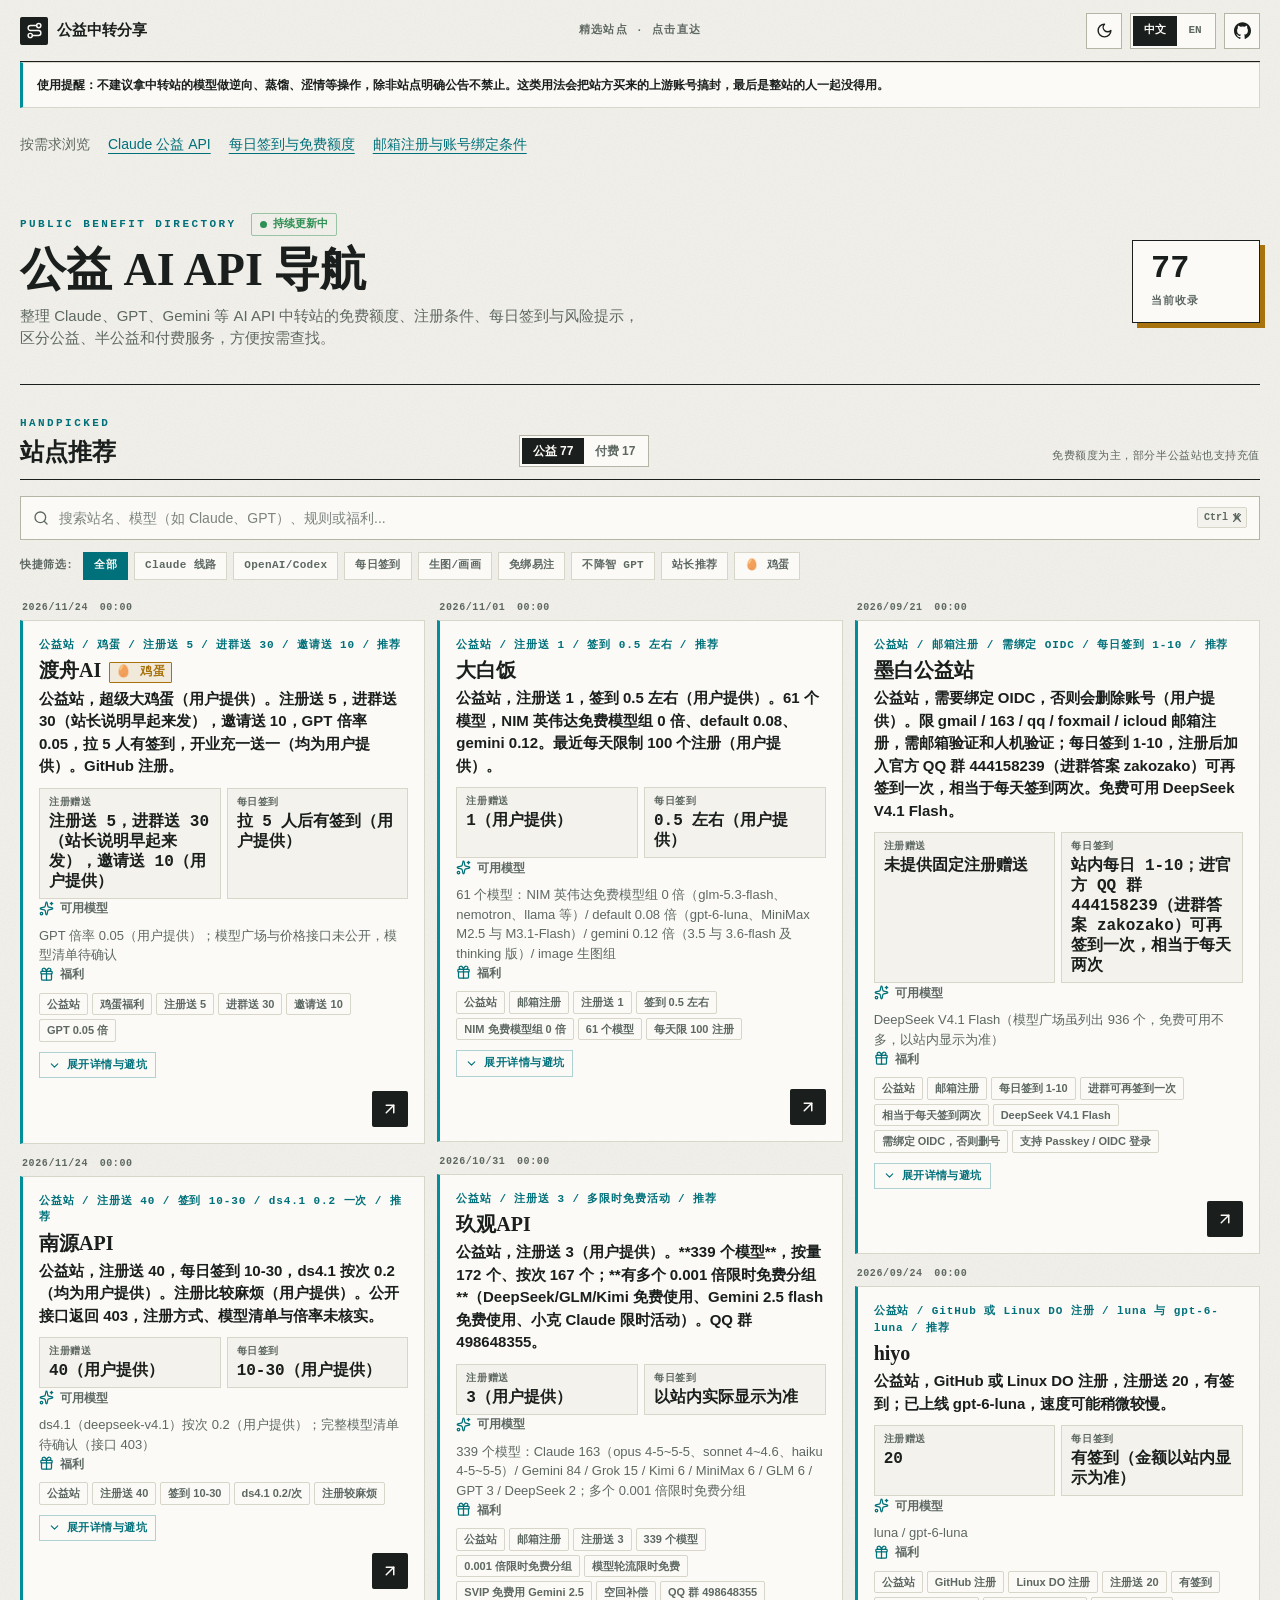
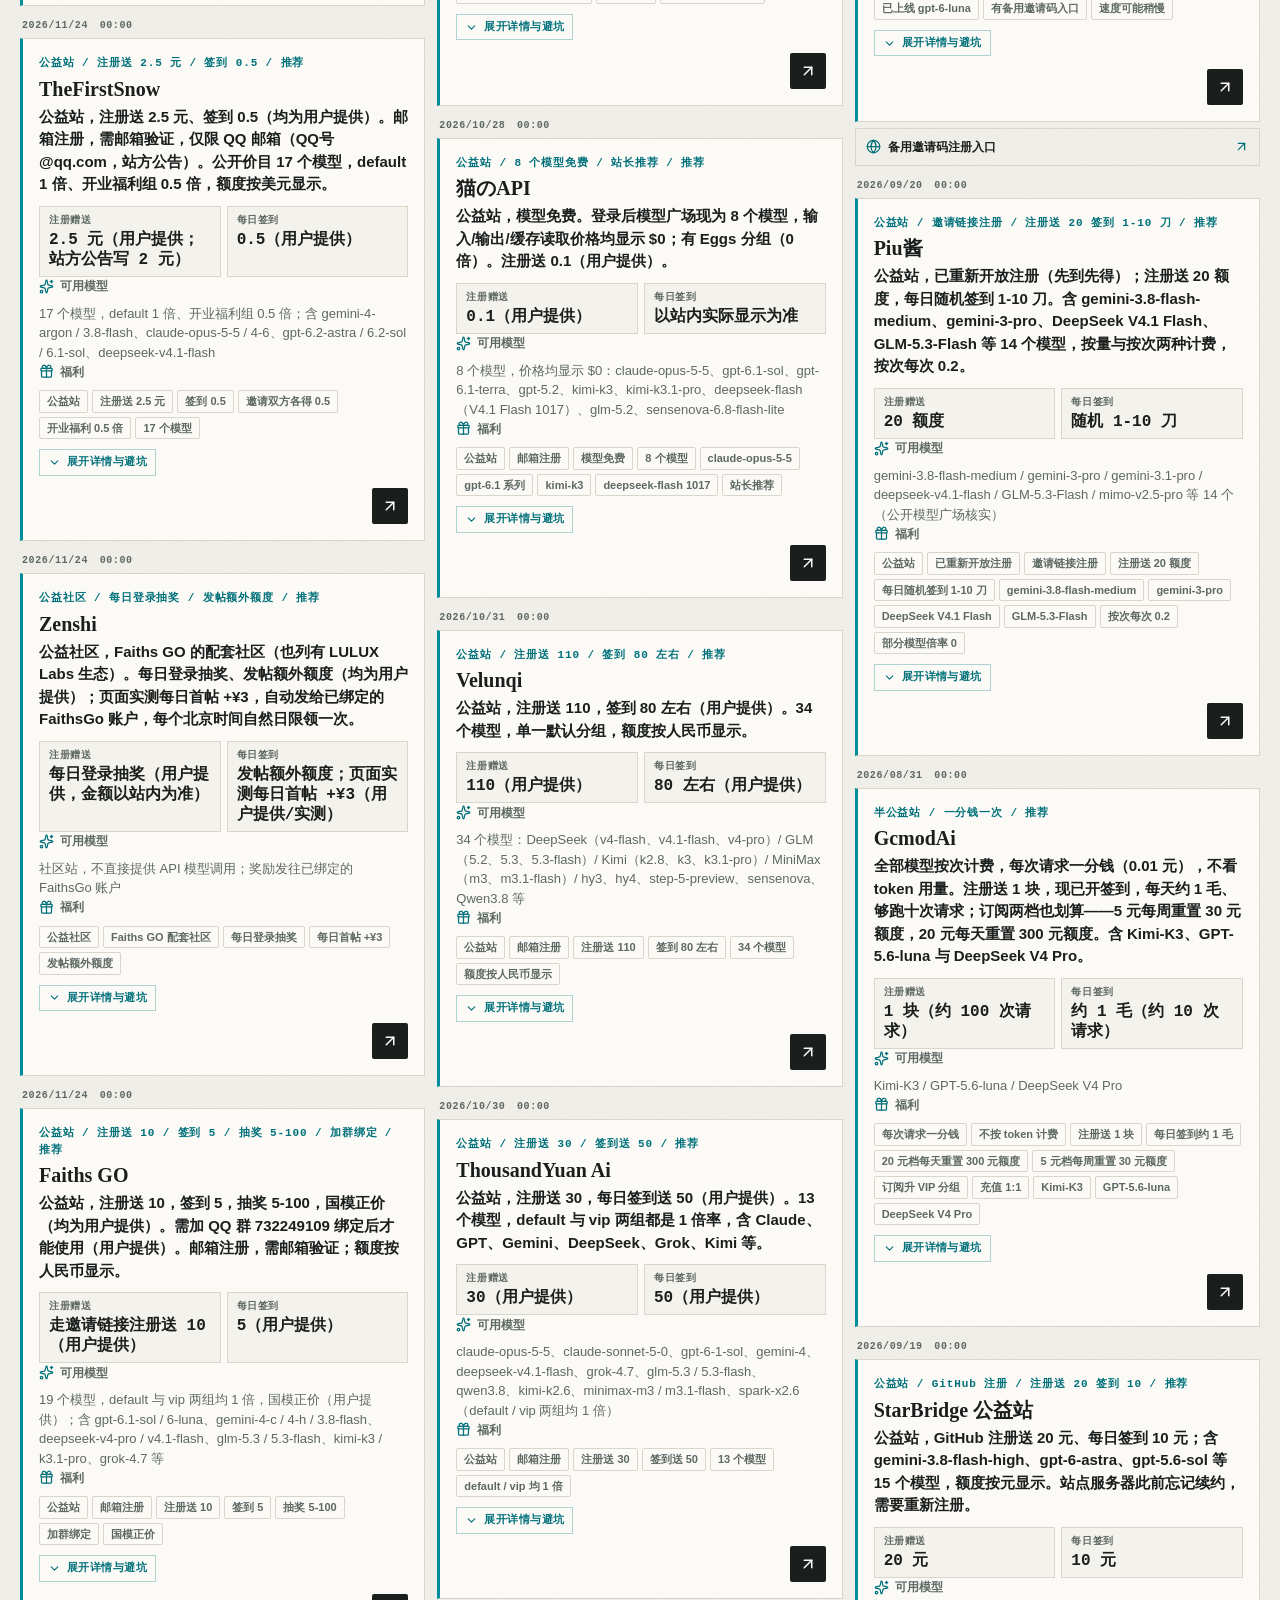
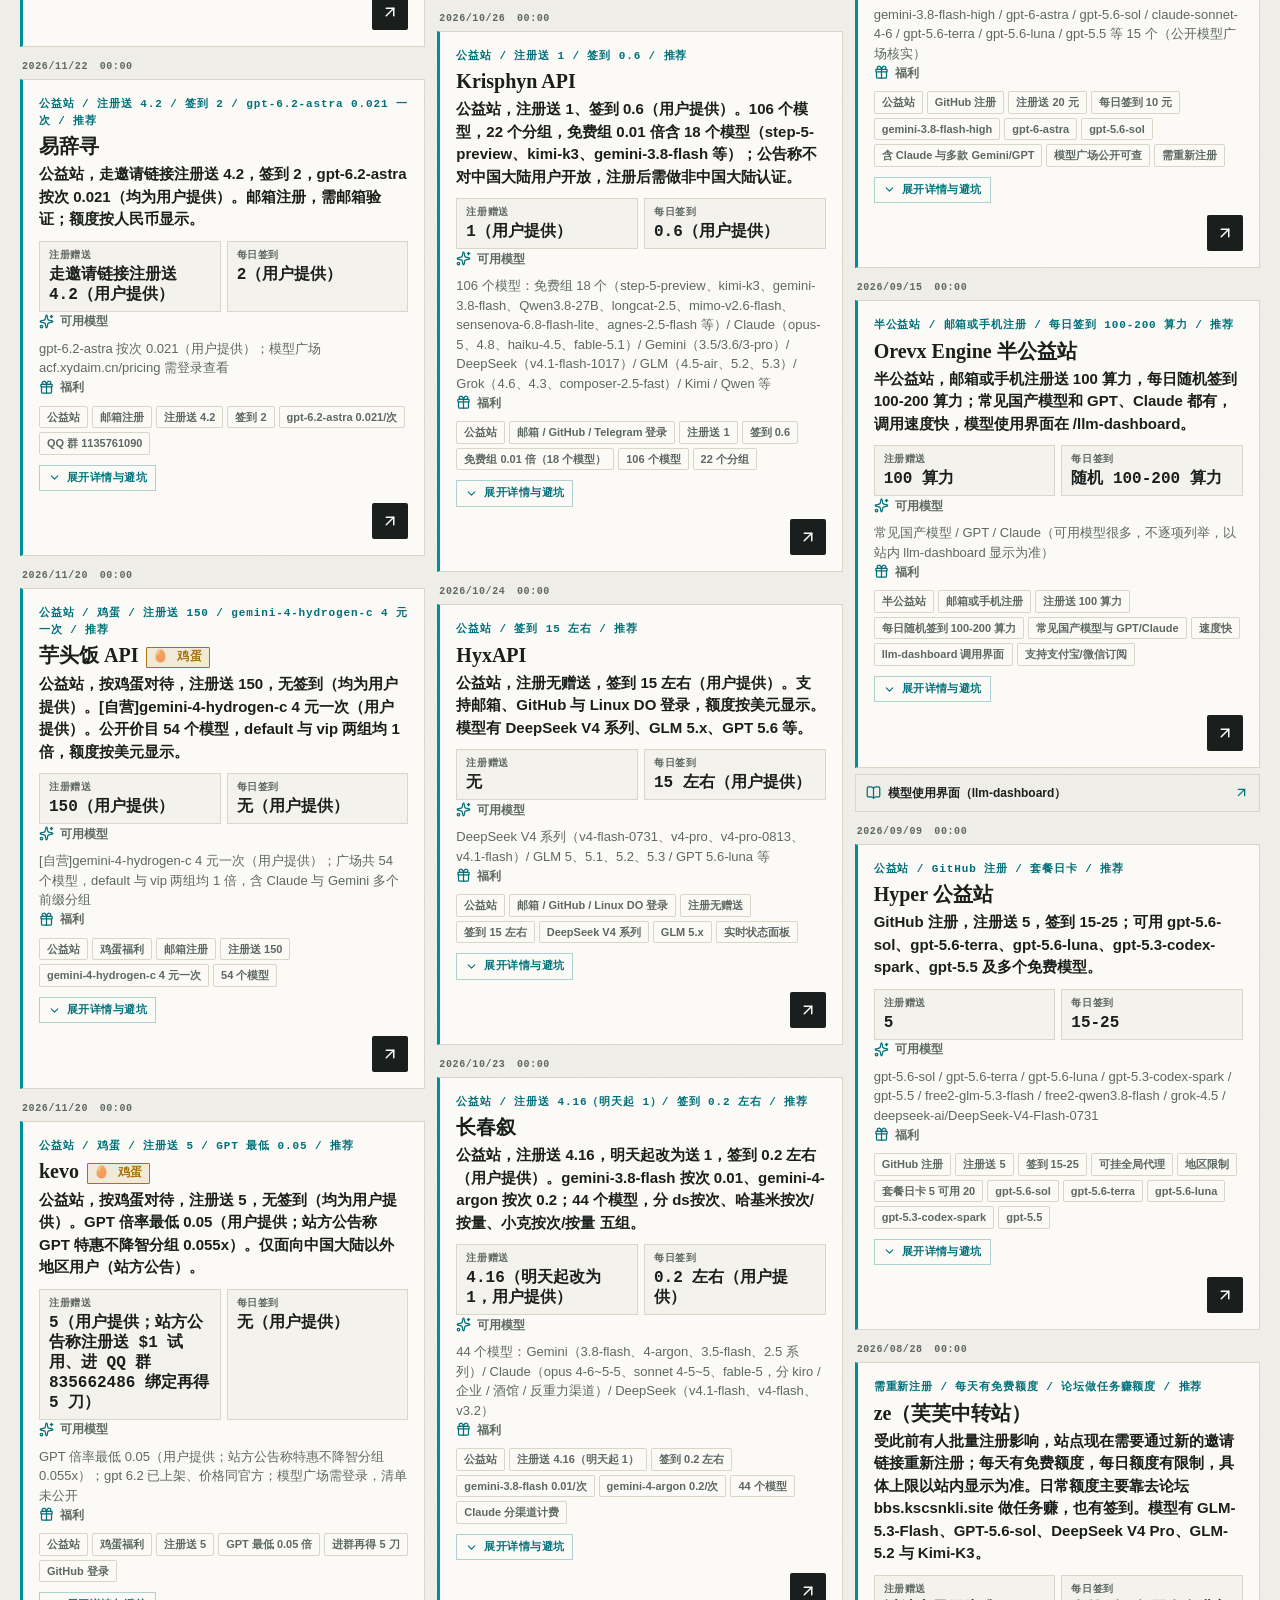
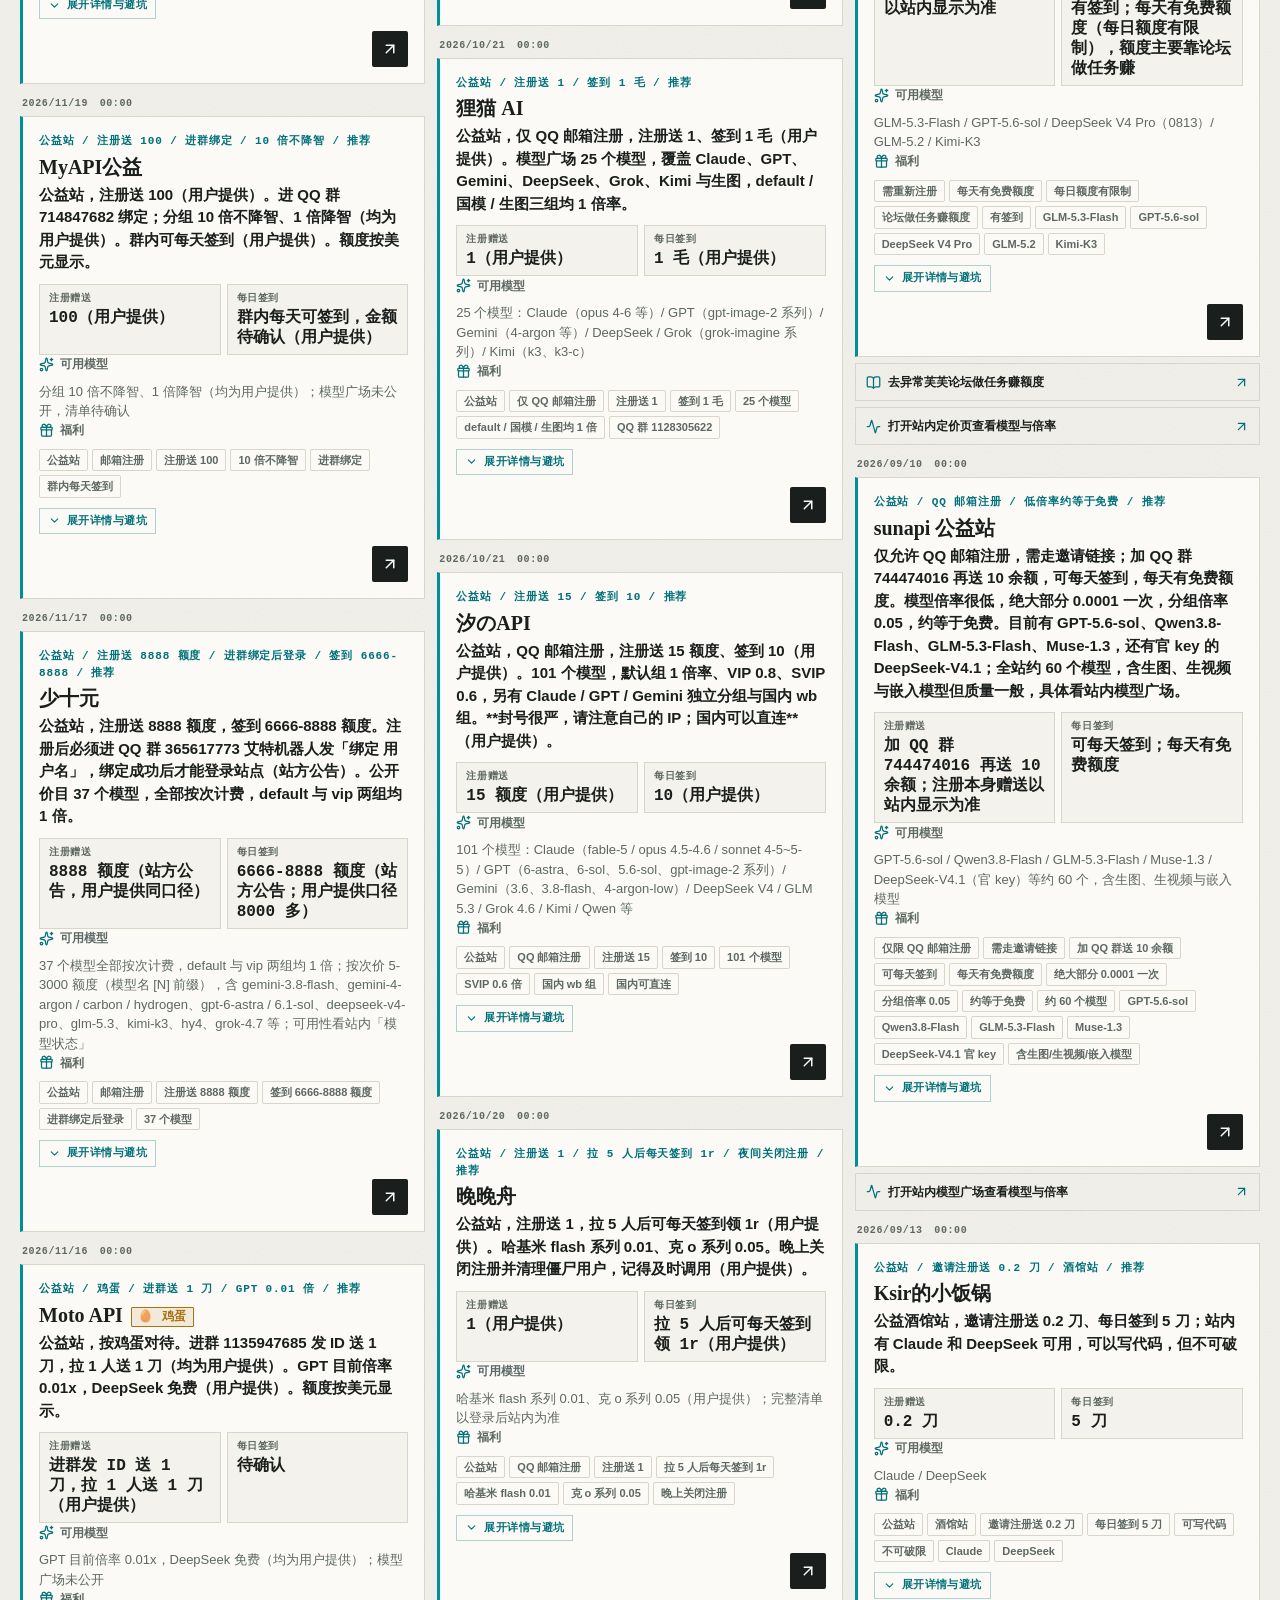
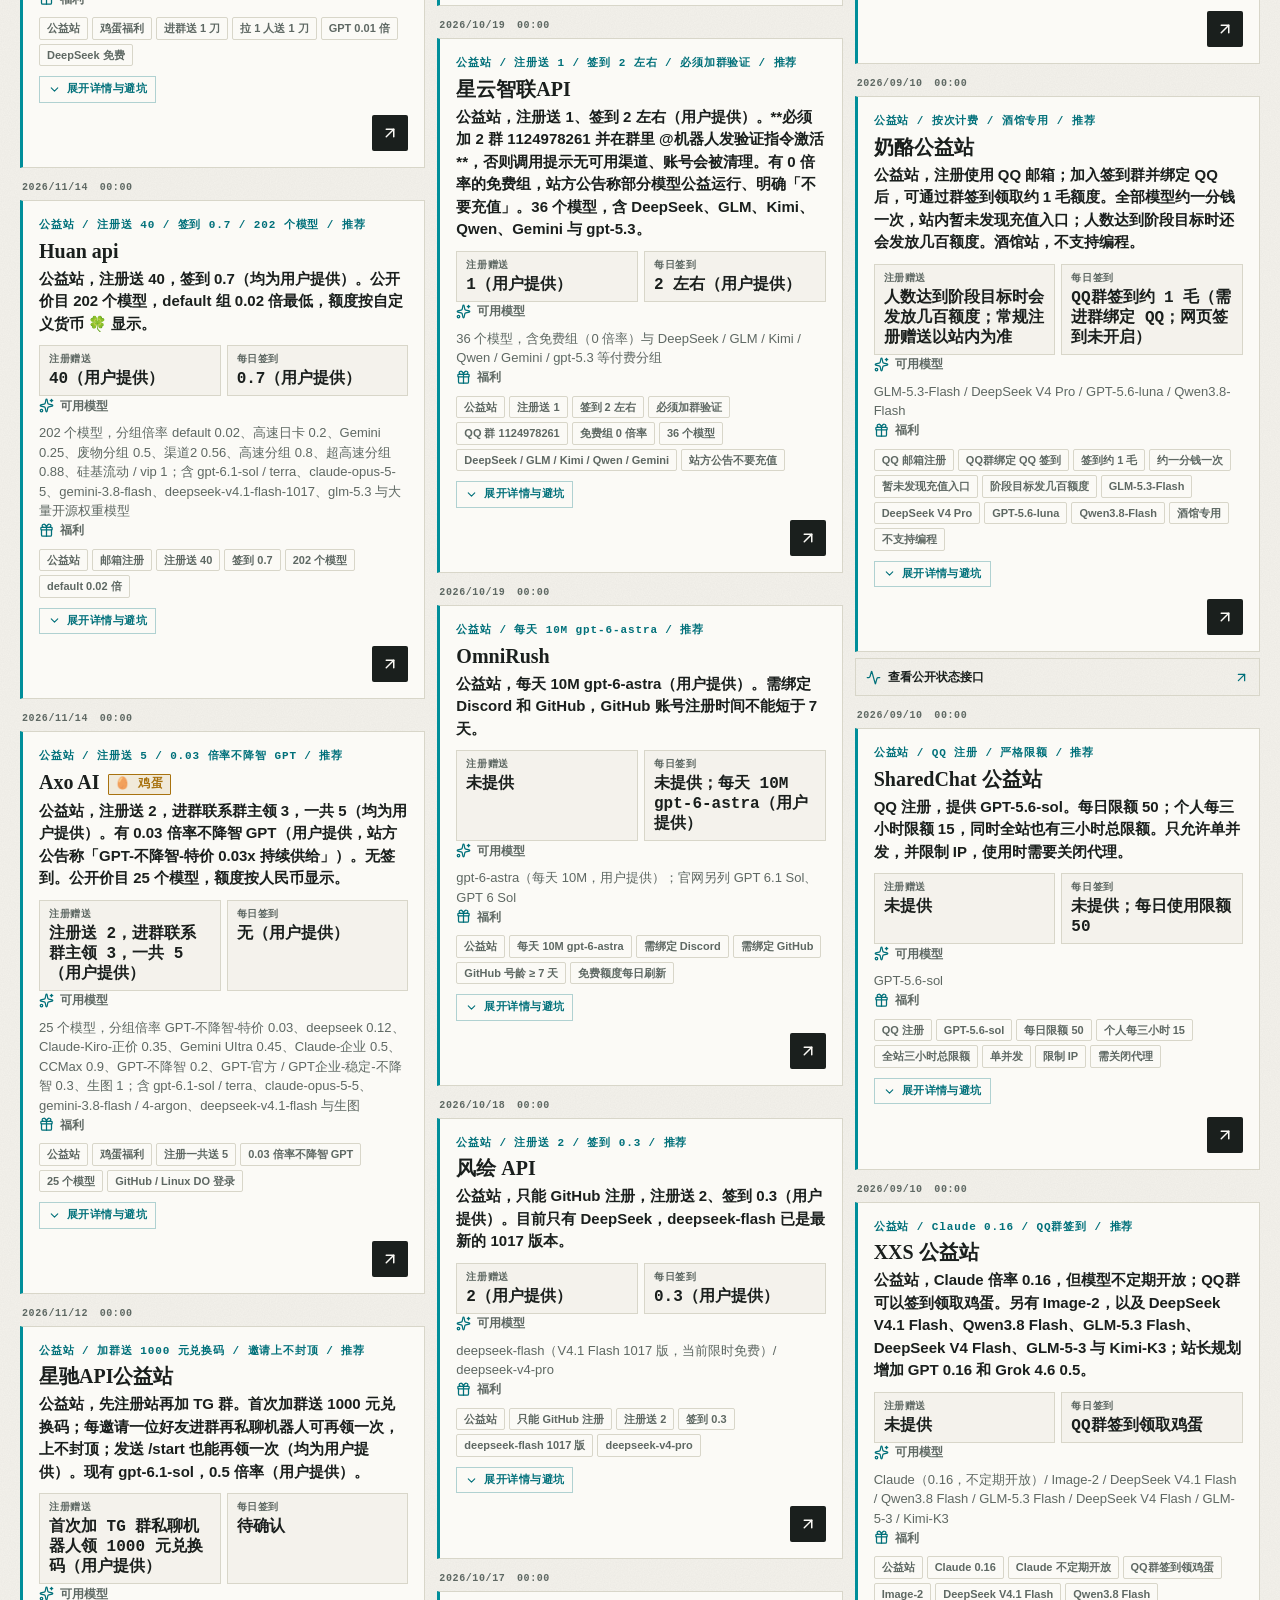
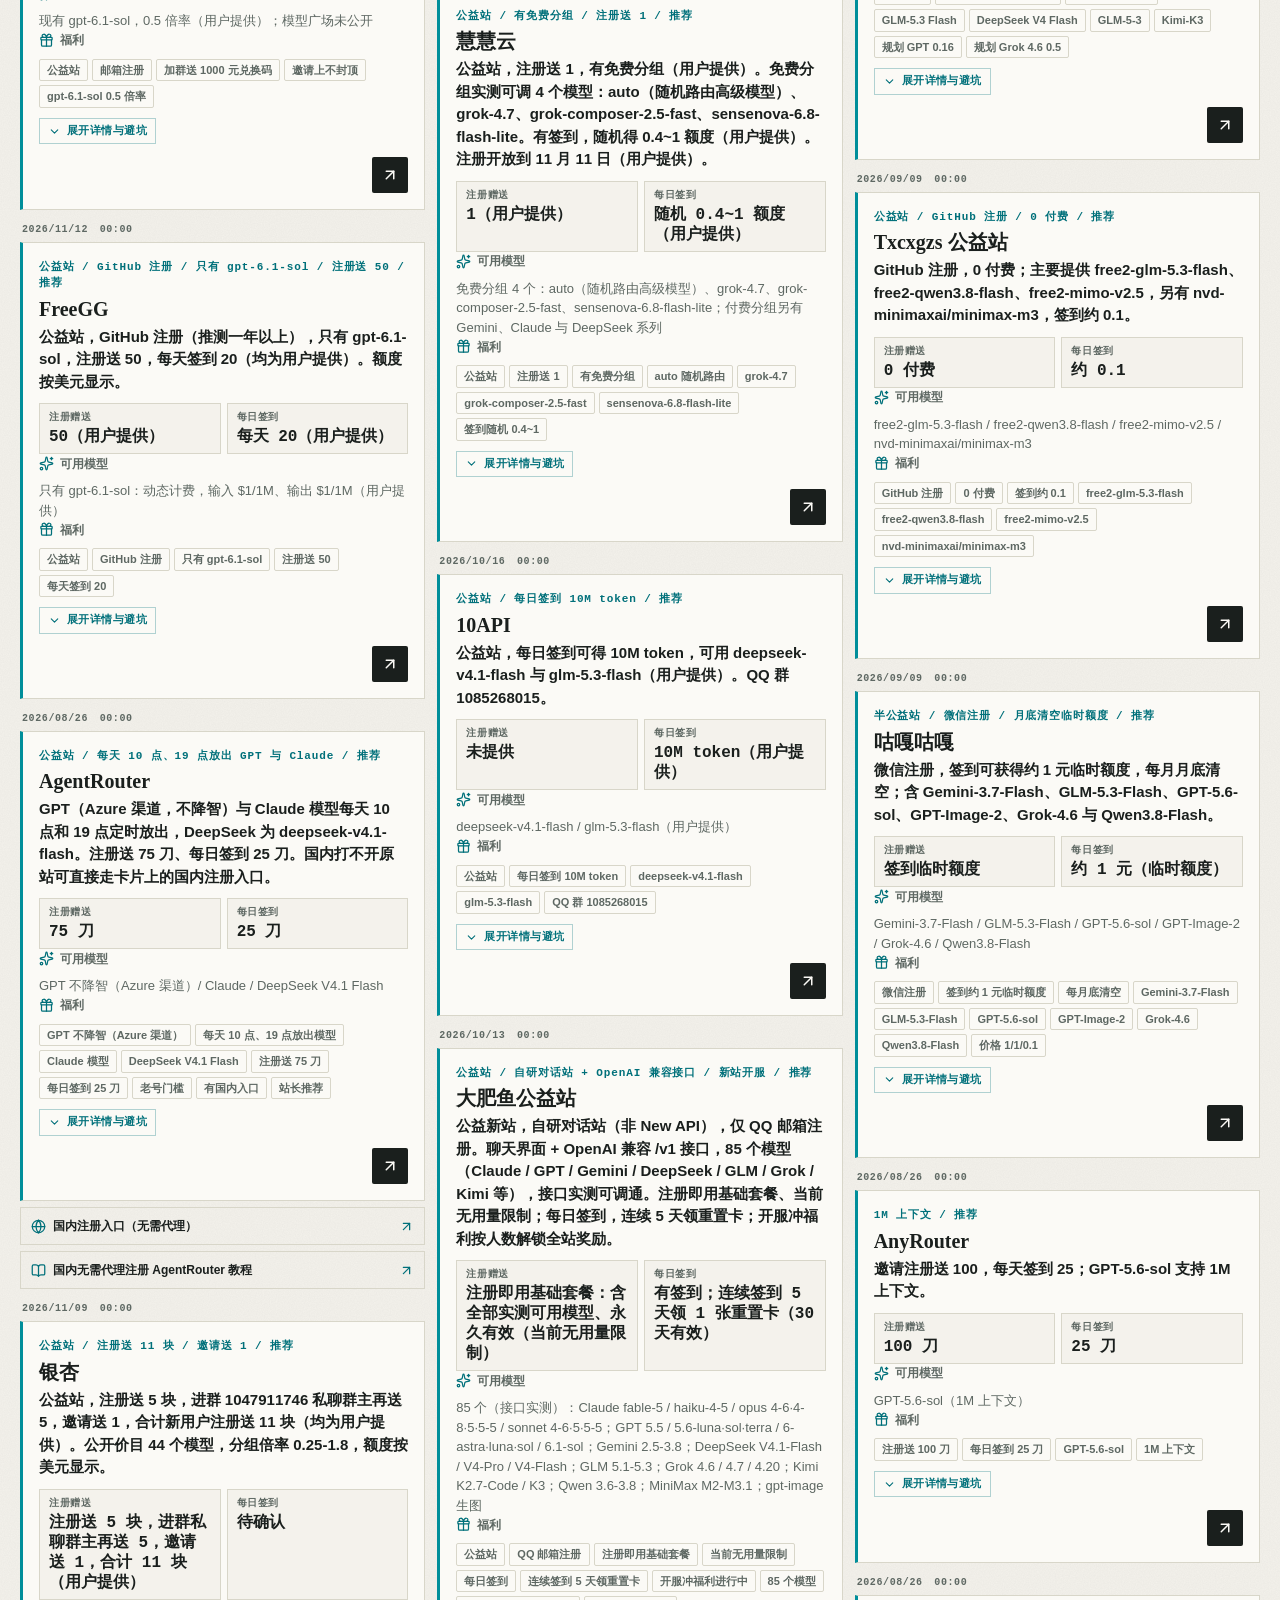
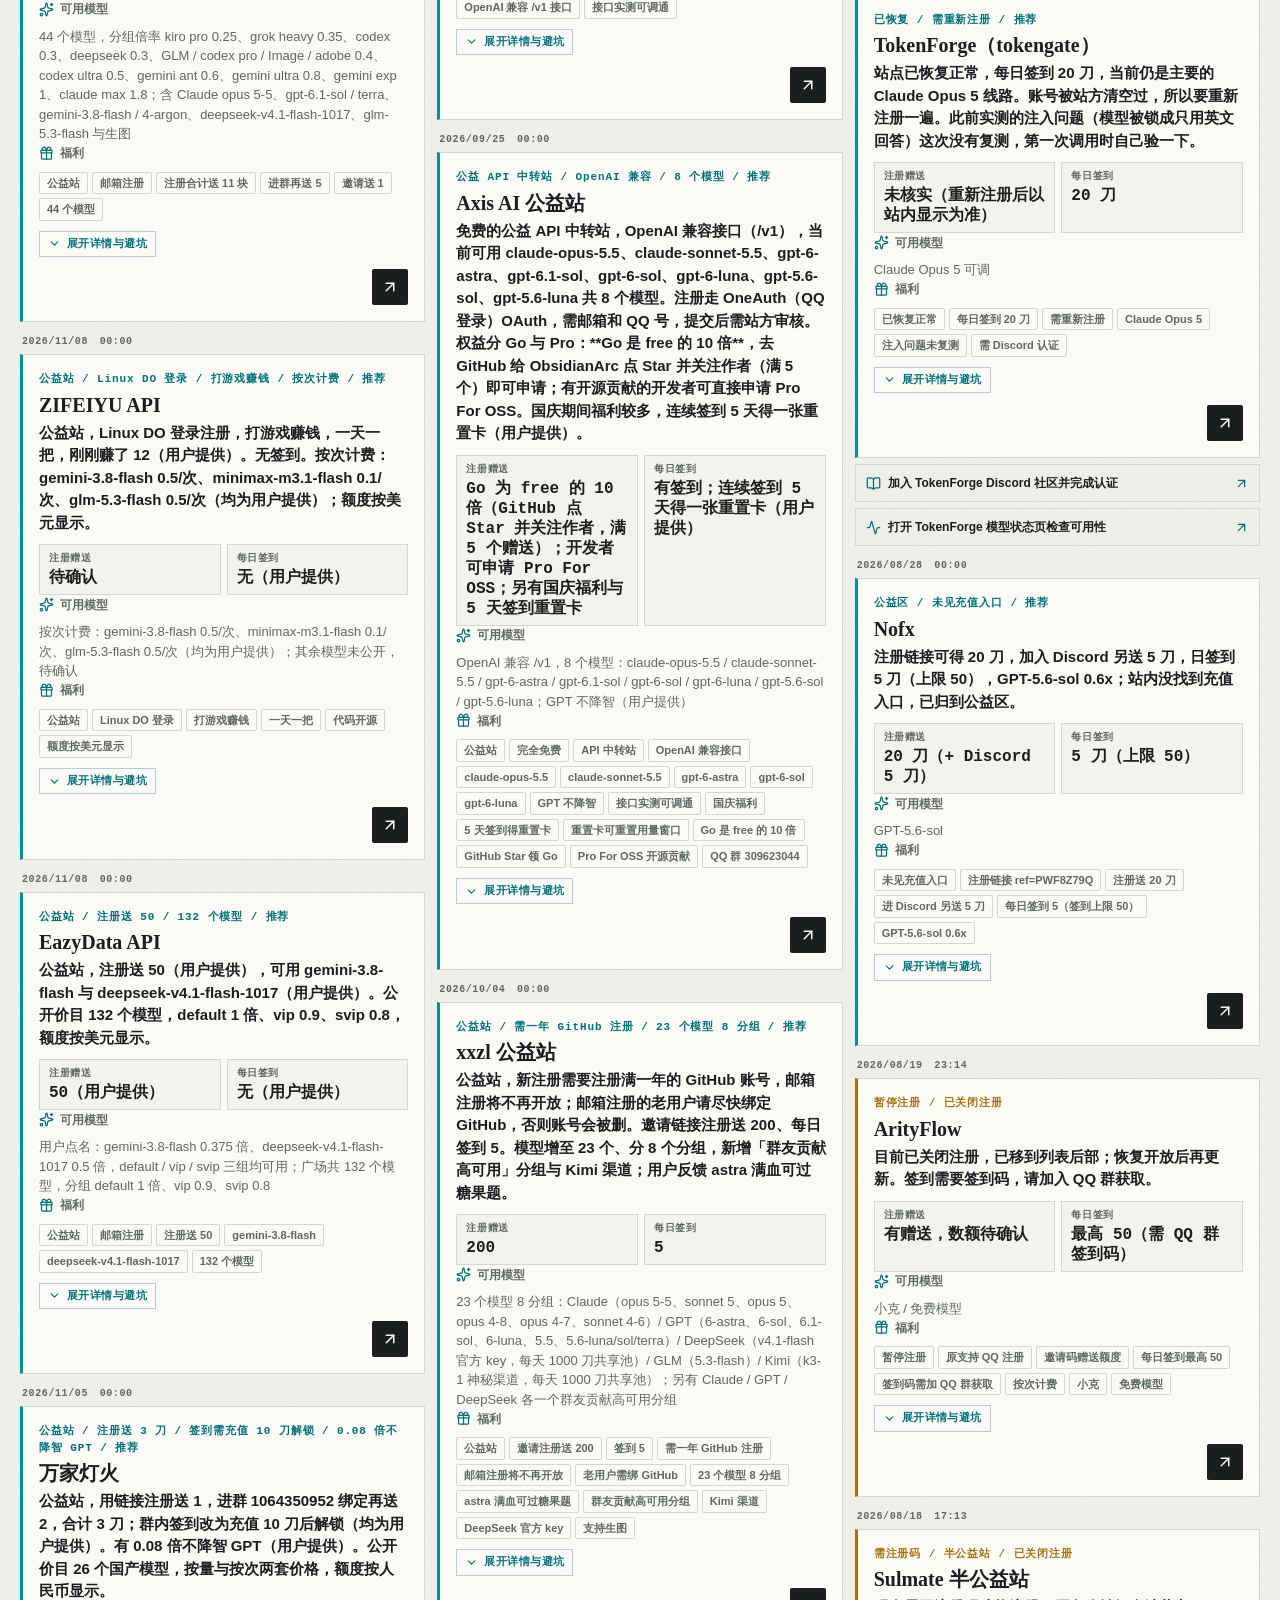
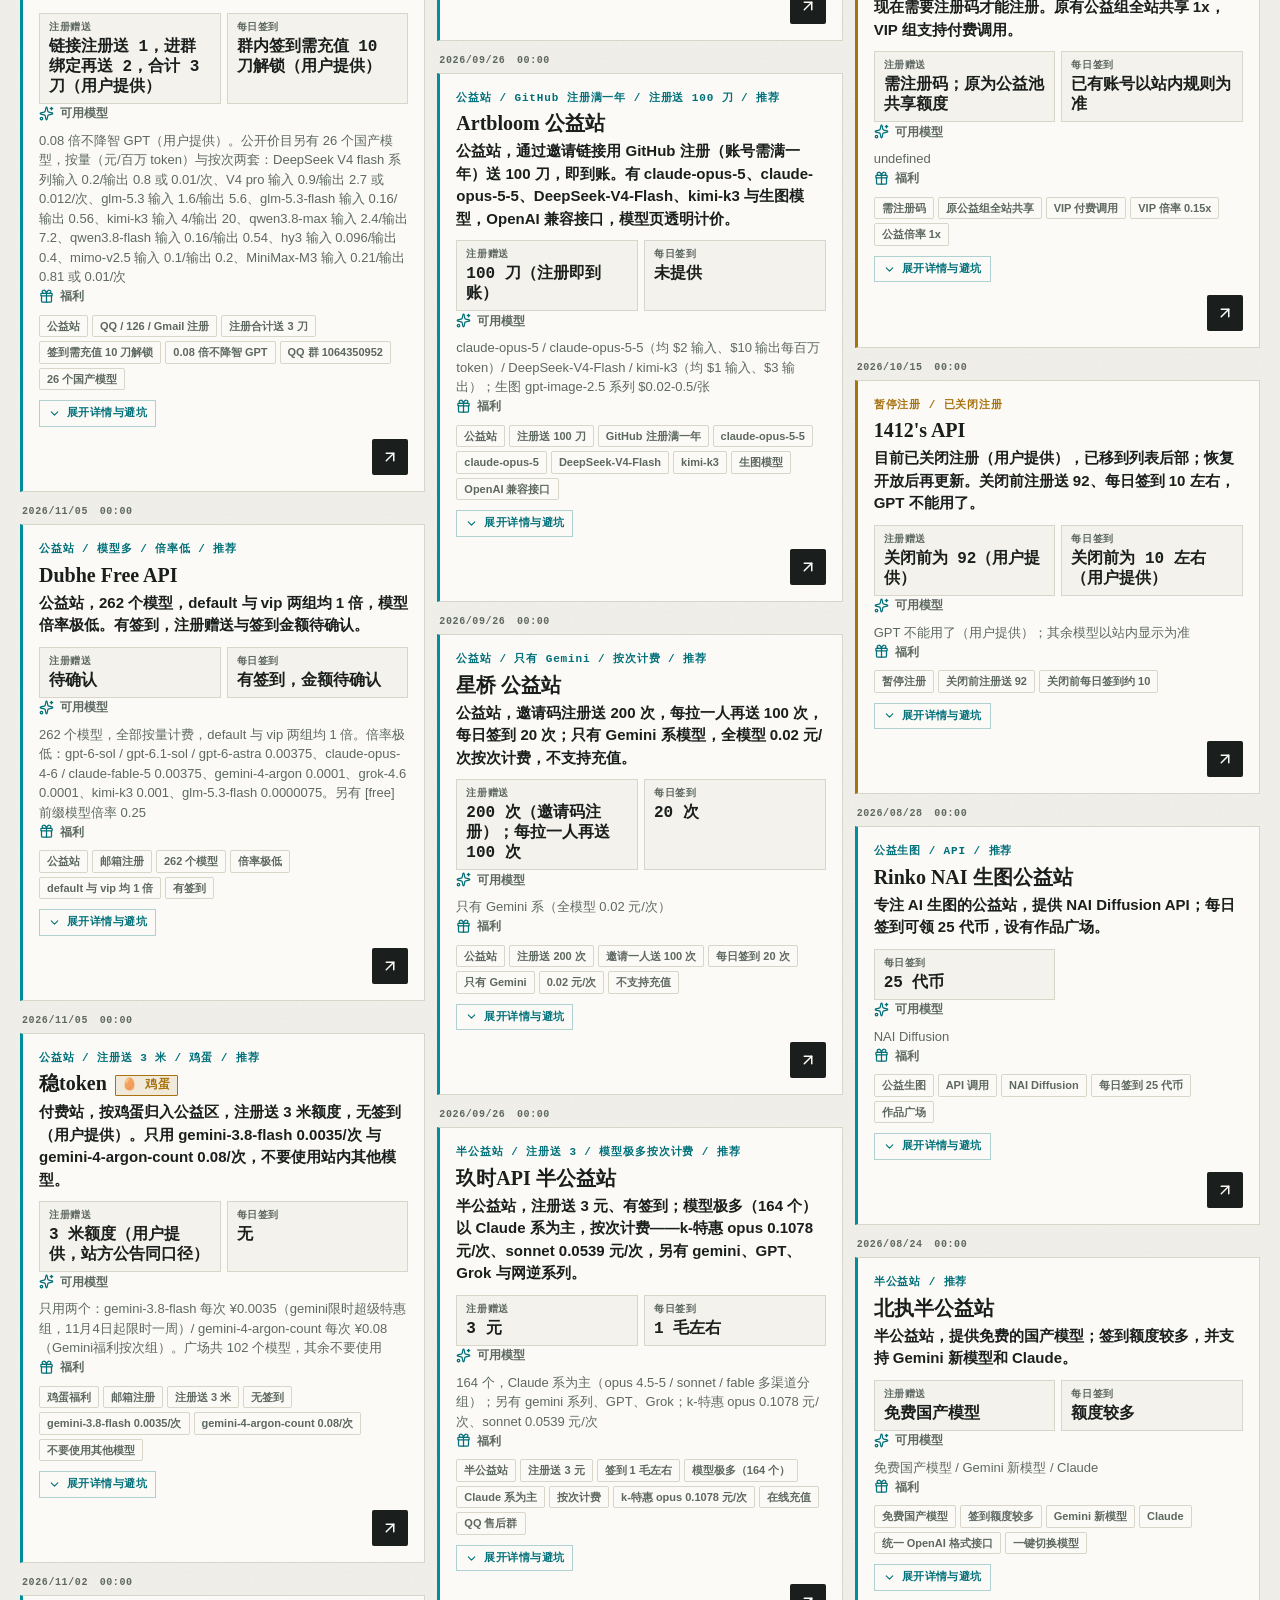
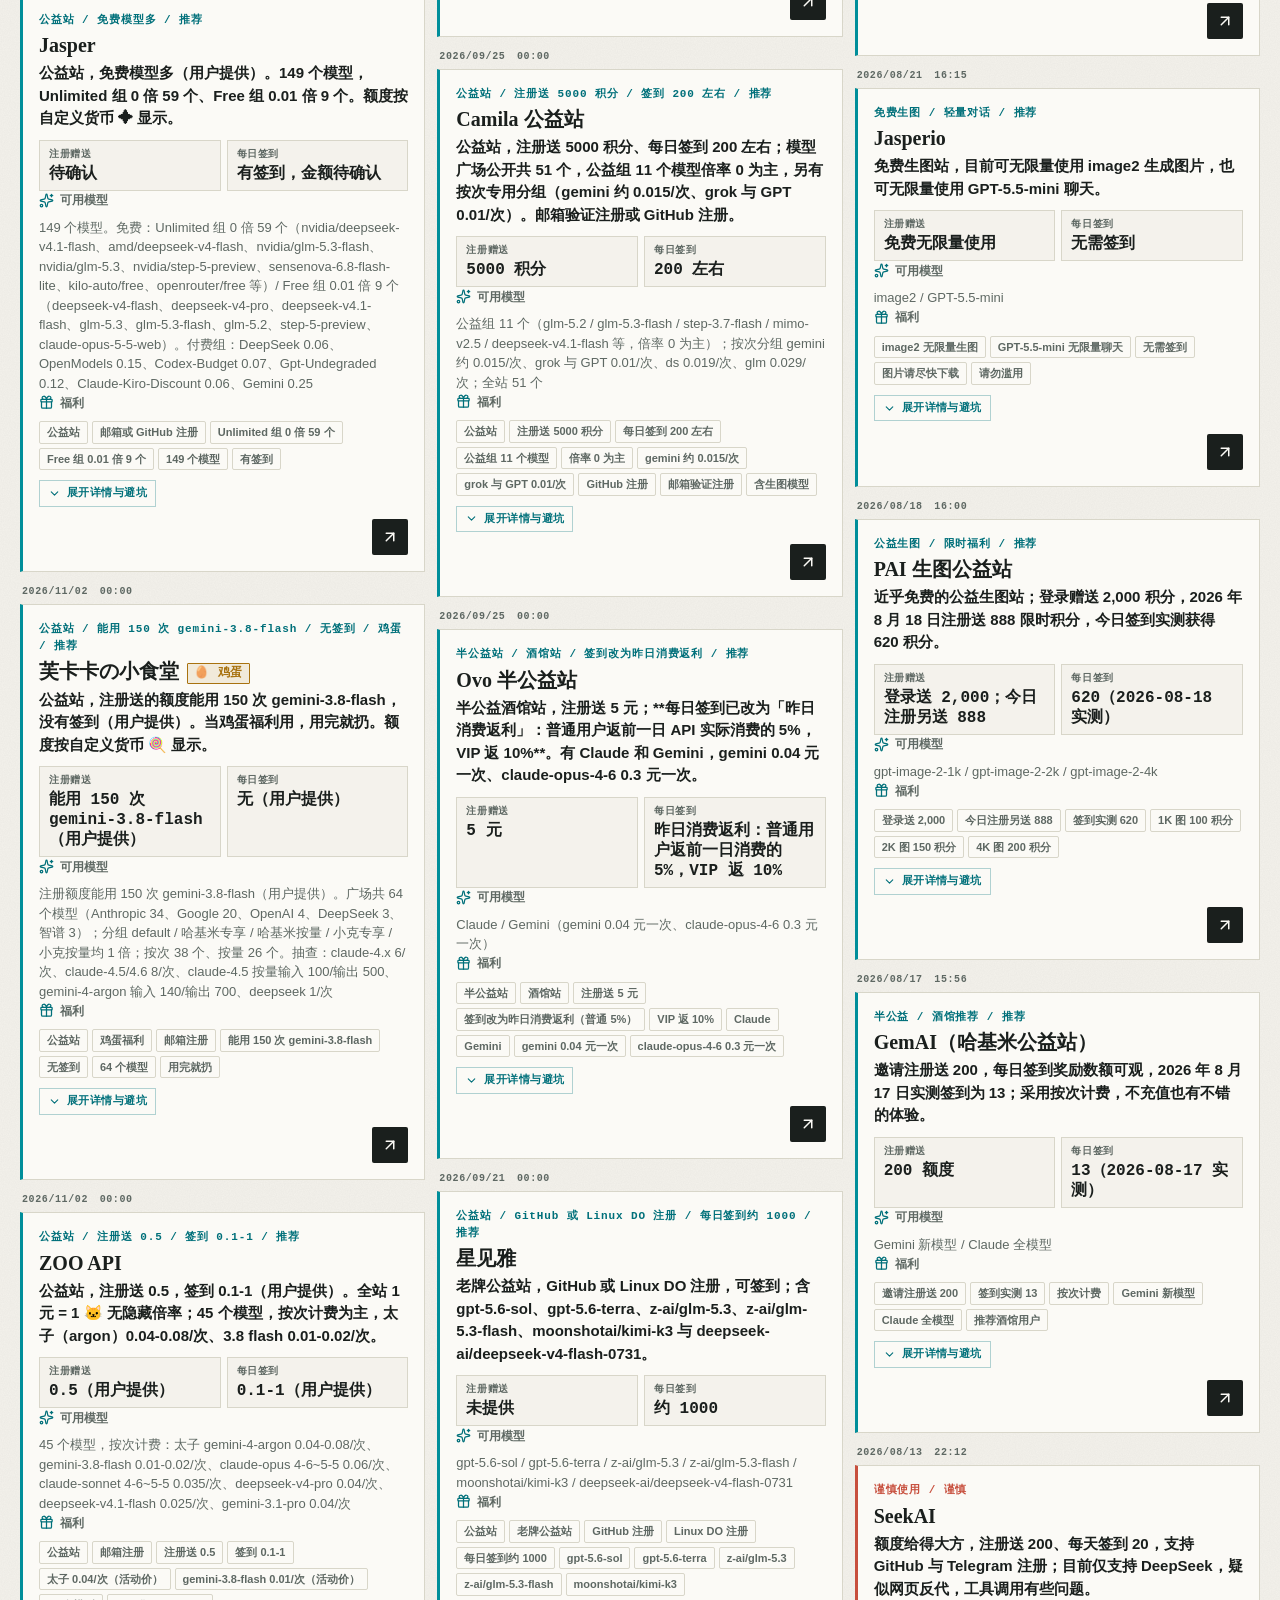
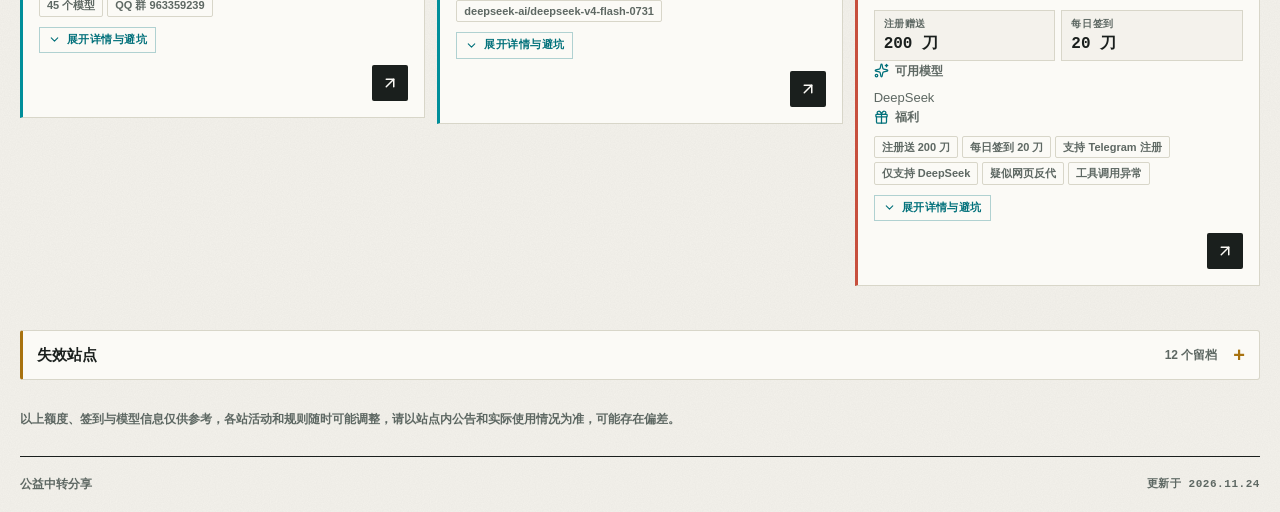
==== index.html @ 18ee1747 "feat(directory): 新收录 渡舟AI 公益站（超级大鸡蛋）——注册送 5、进群送 30、邀请送 10，GPT 0.05 倍，拉 5 人有签到" ====
<!doctype html>
<html lang="zh-CN">
  <head>
    <meta charset="UTF-8" />
    <meta name="viewport" content="width=device-width, initial-scale=1.0" />
    <meta
      name="description"
      content="公益 AI API 导航，整理 Claude、GPT、Gemini 等中转站的免费额度、每日签到、注册条件、模型信息与风险提示，区分公益、半公益和付费服务。"
    />
    <title>公益 AI API 导航｜免费额度、签到福利与中转站合集</title>

    <link rel="canonical" href="https://ytzzjx.github.io/" data-canonical />
    <link rel="alternate" hreflang="zh-Hans" href="https://ytzzjx.github.io/" />
    <link rel="alternate" hreflang="en" href="https://ytzzjx.github.io/en/" />
    <link rel="alternate" hreflang="x-default" href="https://ytzzjx.github.io/" />

    <link rel="icon" href="/favicon.svg" type="image/svg+xml" />
    <meta name="theme-color" content="#008e9a" />

    <meta property="og:type" content="website" />
    <meta property="og:site_name" content="公益中转分享" data-og-site-name />
    <meta property="og:url" content="https://ytzzjx.github.io/" data-og-url />
    <meta property="og:locale" content="zh_CN" data-og-locale />
    <meta property="og:locale:alternate" content="en_US" data-og-locale-alt />
    <meta property="og:title" content="公益 AI API 导航｜免费额度、签到福利与中转站合集" data-og-title />
    <meta
      property="og:description"
      content="公益 AI API 导航，整理 Claude、GPT、Gemini 等中转站的免费额度、每日签到、注册条件、模型信息与风险提示，区分公益、半公益和付费服务。"
      data-og-description
    />
    <meta property="og:image" content="https://ytzzjx.github.io/og-cover.png" />
    <meta property="og:image:width" content="1200" />
    <meta property="og:image:height" content="630" />
    <meta property="og:image:alt" content="公益中转分享 · 站点推荐" data-og-image-alt />
    <meta name="twitter:card" content="summary_large_image" />
    <meta name="twitter:title" content="公益 AI API 导航｜免费额度、签到福利与中转站合集" data-twitter-title />
    <meta
      name="twitter:description"
      content="公益 AI API 导航，整理 Claude、GPT、Gemini 等中转站的免费额度、每日签到、注册条件、模型信息与风险提示，区分公益、半公益和付费服务。"
      data-twitter-description
    />
    <meta name="twitter:image" content="https://ytzzjx.github.io/og-cover.png" />

    <link rel="stylesheet" href="/styles.css?v=f522ac4e" />
    <link rel="preconnect" href="https://cloud.umami.is" />
    <script src="/icons.js?v=d1ddf2fc" defer></script>
    <script>
      // 统计脚本不挡首屏：defer 脚本会拖住 DOMContentLoaded，而列表渲染挂在 DCL 上，
      // 第三方慢一点整个页面就跟着慢。改成页面 load 之后再加载，失败也不影响列表。
      window.addEventListener("load", function () {
        var s = document.createElement("script");
        s.defer = true;
        s.src = "https://cloud.umami.is/script.js";
        s.setAttribute("data-website-id", "2b930e98-7868-43b1-b2bf-7cb9c5f36d60");
        s.setAttribute("data-domains", "ytzzjx.github.io");
        document.head.appendChild(s);
      });
    </script>
    <script src="/app.js?v=04bbd10c" data-translations-src="/entry-translations.js?v=7f919862" defer></script>
    <script>
      (function() {
        try {
          var t = localStorage.getItem("directory-theme") || (window.matchMedia("(prefers-color-scheme: dark)").matches ? "dark" : "light");
          if (t === "dark") document.documentElement.setAttribute("data-theme", "dark");
        } catch(e) {}
      })();
    </script>
  <script type="application/ld+json" id="structured-data">{"@context":"https://schema.org","@type":"ItemList","name":"公益 AI API 导航｜免费额度、签到福利与中转站合集","description":"公益 AI API 导航，整理 Claude、GPT、Gemini 等中转站的免费额度、每日签到、注册条件、模型信息与风险提示，区分公益、半公益和付费服务。","url":"https://ytzzjx.github.io/","inLanguage":"zh-CN","numberOfItems":94,"itemListElement":[{"@type":"ListItem","position":1,"name":"渡舟AI","description":"公益站，超级大鸡蛋（用户提供）。注册送 5，进群送 30（站长说明早起来发），邀请送 10，GPT 倍率 0.05，拉 5 人有签到，开业充一送一（均为用户提供）。GitHub 注册。","url":"https://duzhouai.ccwu.cc/register?aff=UXDLBD783ZYB"},{"@type":"ListItem","position":2,"name":"南源API","description":"公益站，注册送 40，每日签到 10-30，ds4.1 按次 0.2（均为用户提供）。注册比较麻烦（用户提供）。公开接口返回 403，注册方式、模型清单与倍率未核实。","url":"https://api.nanyuanapi.com/sign-up?aff=iAy9"},{"@type":"ListItem","position":3,"name":"TheFirstSnow","description":"公益站，注册送 2.5 元、签到 0.5（均为用户提供）。邮箱注册，需邮箱验证，仅限 QQ 邮箱（QQ号@qq.com，站方公告）。公开价目 17 个模型，default 1 倍、开业福利组 0.5 倍，额度按美元显示。","url":"https://thefirstsnow.top/sign-up?aff=cUwo"},{"@type":"ListItem","position":4,"name":"Zenshi","description":"公益社区，Faiths GO 的配套社区（也列有 LULUX Labs 生态）。每日登录抽奖、发帖额外额度（均为用户提供）；页面实测每日首帖 +¥3，自动发给已绑定的 FaithsGo 账户，每个北京时间自然日限领一次。","url":"https://zenshi.pages.dev/login?invite=HFB6B9DV&next=/forum"},{"@type":"ListItem","position":5,"name":"Faiths GO","description":"公益站，注册送 10，签到 5，抽奖 5-100，国模正价（均为用户提供）。需加 QQ 群 732249109 绑定后才能使用（用户提供）。邮箱注册，需邮箱验证；额度按人民币显示。","url":"https://faithsgo.pages.dev/?ref=LK1e"},{"@type":"ListItem","position":6,"name":"易辞寻","description":"公益站，走邀请链接注册送 4.2，签到 2，gpt-6.2-astra 按次 0.021（均为用户提供）。邮箱注册，需邮箱验证；额度按人民币显示。","url":"https://acf.xydaim.cn/sign-up?aff=NzsO"},{"@type":"ListItem","position":7,"name":"芋头饭 API","description":"公益站，按鸡蛋对待，注册送 150，无签到（均为用户提供）。[自营]gemini-4-hydrogen-c 4 元一次（用户提供）。公开价目 54 个模型，default 与 vip 两组均 1 倍，额度按美元显示。","url":"https://api.yutou.fun/sign-up?aff=Bzvp"},{"@type":"ListItem","position":8,"name":"kevo","description":"公益站，按鸡蛋对待，注册送 5，无签到（均为用户提供）。GPT 倍率最低 0.05（用户提供；站方公告称 GPT 特惠不降智分组 0.055x）。仅面向中国大陆以外地区用户（站方公告）。","url":"https://ai.xiaowumin.top/sign-up?aff=bWUy"},{"@type":"ListItem","position":9,"name":"MyAPI公益","description":"公益站，注册送 100（用户提供）。进 QQ 群 714847682 绑定；分组 10 倍不降智、1 倍降智（均为用户提供）。群内可每天签到（用户提供）。额度按美元显示。","url":"http://free.myaiapi.site:8080/register?aff=KNKXN62DPJ98"},{"@type":"ListItem","position":10,"name":"少十元","description":"公益站，注册送 8888 额度，签到 6666-8888 额度。注册后必须进 QQ 群 365617773 艾特机器人发「绑定 用户名」，绑定成功后才能登录站点（站方公告）。公开价目 37 个模型，全部按次计费，default 与 vip 两组均 1 倍。","url":"https://shaoshiyuan.xyz/sign-up?aff=asgD"},{"@type":"ListItem","position":11,"name":"Moto API","description":"公益站，按鸡蛋对待。进群 1135947685 发 ID 送 1 刀，拉 1 人送 1 刀（均为用户提供）。GPT 目前倍率 0.01x，DeepSeek 免费（用户提供）。额度按美元显示。","url":"https://motoapi.com/sign-up?aff=JHXX"},{"@type":"ListItem","position":12,"name":"Huan api","description":"公益站，注册送 40，签到 0.7（均为用户提供）。公开价目 202 个模型，default 组 0.02 倍最低，额度按自定义货币 🍀 显示。","url":"https://api.novalyte.cn/sign-up?aff=aLgj"},{"@type":"ListItem","position":13,"name":"Axo AI","description":"公益站，注册送 2，进群联系群主领 3，一共 5（均为用户提供）。有 0.03 倍率不降智 GPT（用户提供，站方公告称「GPT-不降智-特价 0.03x 持续供给」）。无签到。公开价目 25 个模型，额度按人民币显示。","url":"https://axoai.cc/sign-up?aff=QDqX"},{"@type":"ListItem","position":14,"name":"星驰API公益站","description":"公益站，先注册站再加 TG 群。首次加群送 1000 元兑换码；每邀请一位好友进群再私聊机器人可再领一次，上不封顶；发送 /start 也能再领一次（均为用户提供）。现有 gpt-6.1-sol，0.5 倍率（用户提供）。","url":"https://xingchiapi.com/register?aff=6F9G3HF4B8W6"},{"@type":"ListItem","position":15,"name":"FreeGG","description":"公益站，GitHub 注册（推测一年以上），只有 gpt-6.1-sol，注册送 50，每天签到 20（均为用户提供）。额度按美元显示。","url":"https://freegg.app/sign-up?aff=Ynwv"},{"@type":"ListItem","position":16,"name":"AgentRouter","description":"GPT（Azure 渠道，不降智）与 Claude 模型每天 10 点和 19 点定时放出，DeepSeek 为 deepseek-v4.1-flash。注册送 75 刀、每日签到 25 刀。国内打不开原站可直接走卡片上的国内注册入口。","url":"https://agentrouter.org/register?aff=i3Xz"},{"@type":"ListItem","position":17,"name":"银杏","description":"公益站，注册送 5 块，进群 1047911746 私聊群主再送 5，邀请送 1，合计新用户注册送 11 块（均为用户提供）。公开价目 44 个模型，分组倍率 0.25-1.8，额度按美元显示。","url":"https://open.taikoapi.com/sign-up?aff=3dBN"},{"@type":"ListItem","position":18,"name":"ZIFEIYU API","description":"公益站，Linux DO 登录注册，打游戏赚钱，一天一把，刚刚赚了 12（用户提供）。无签到。按次计费：gemini-3.8-flash 0.5/次、minimax-m3.1-flash 0.1/次、glm-5.3-flash 0.5/次（均为用户提供）；额度按美元显示。","url":"https://ai.112102.xyz/sign-up?aff=94cf"},{"@type":"ListItem","position":19,"name":"EazyData API","description":"公益站，注册送 50（用户提供），可用 gemini-3.8-flash 与 deepseek-v4.1-flash-1017（用户提供）。公开价目 132 个模型，default 1 倍、vip 0.9、svip 0.8，额度按美元显示。","url":"https://eazydata.org/sign-up?aff=goIo"},{"@type":"ListItem","position":20,"name":"万家灯火","description":"公益站，用链接注册送 1，进群 1064350952 绑定再送 2，合计 3 刀；群内签到改为充值 10 刀后解锁（均为用户提供）。有 0.08 倍不降智 GPT（用户提供）。公开价目 26 个国产模型，按量与按次两套价格，额度按人民币显示。","url":"https://wjapi.vip/register?aff=ZJFB7ZVSEMYJ"},{"@type":"ListItem","position":21,"name":"Dubhe Free API","description":"公益站，262 个模型，default 与 vip 两组均 1 倍，模型倍率极低。有签到，注册赠送与签到金额待确认。","url":"https://ai.skill.wales/sign-up?aff=jqc8"},{"@type":"ListItem","position":22,"name":"稳token","description":"付费站，按鸡蛋归入公益区，注册送 3 米额度，无签到（用户提供）。只用 gemini-3.8-flash 0.0035/次 与 gemini-4-argon-count 0.08/次，不要使用站内其他模型。","url":"https://api.wentoken.si/sign-up?aff=HMTK"},{"@type":"ListItem","position":23,"name":"API 智纽","description":"付费站，目前主力（用户提供）。GPT 上下文不双倍计费。双 11 活动：0.01 倍、100% 不降智、95% 缓存命中、1 秒首字的 GPT，该分组现在就开着（用户提供），持续到 11 月 11 日 23:59。注册不送。","url":"https://ai.apizn.com/sign-up?aff=AFT4"},{"@type":"ListItem","position":24,"name":"Jasper","description":"公益站，免费模型多（用户提供）。149 个模型，Unlimited 组 0 倍 59 个、Free 组 0.01 倍 9 个。额度按自定义货币 ✦ 显示。","url":"https://api.yjs.im/sign-up?aff=5uGC"},{"@type":"ListItem","position":25,"name":"芙卡卡の小食堂","description":"公益站，注册送的额度能用 150 次 gemini-3.8-flash，没有签到（用户提供）。当鸡蛋福利用，用完就扔。额度按自定义货币 🍭 显示。","url":"https://api.fuka.win/sign-up?aff=Erxa"},{"@type":"ListItem","position":26,"name":"ZOO API","description":"公益站，注册送 0.5，签到 0.1-1（用户提供）。全站 1 元 = 1 🐱 无隐藏倍率；45 个模型，按次计费为主，太子（argon）0.04-0.08/次、3.8 flash 0.01-0.02/次。","url":"https://zooapi.gfkfqtcx.com/sign-up?aff=UpPk"},{"@type":"ListItem","position":27,"name":"大白饭","description":"公益站，注册送 1，签到 0.5 左右（用户提供）。61 个模型，NIM 英伟达免费模型组 0 倍、default 0.08、gemini 0.12。最近每天限制 100 个注册（用户提供）。","url":"https://newapi.hkkkj.qzz.io/sign-up?aff=SrUj"},{"@type":"ListItem","position":28,"name":"tntapi","description":"付费站，007 倍、90 缓存，GPT 全模型不降智（用户提供）。","url":"https://tntapi.com/register?aff=YEHKYD842LNC"},{"@type":"ListItem","position":29,"name":"梦幻API","description":"付费站，008 倍、80 缓存，GPT 全模型不降智（用户提供）。","url":"https://mhapi.net/register?aff=MPFATHYUYACF"},{"@type":"ListItem","position":30,"name":"beiluoxi","description":"付费站，GPT 007 不降智（用户提供）。","url":"https://beiluoxi.ccwu.cc/register?aff=EKZSES6FNVPX"},{"@type":"ListItem","position":31,"name":"玖观API","description":"公益站，注册送 3（用户提供）。**339 个模型**，按量 172 个、按次 167 个；**有多个 0.001 倍限时免费分组**（DeepSeek/GLM/Kimi 免费使用、Gemini 2.5 flash 免费使用、小克 Claude 限时活动）。QQ 群 498648355。","url":"https://jiuguan.cloud/sign-up?aff=PvxS"},{"@type":"ListItem","position":32,"name":"猫のAPI","description":"公益站，模型免费。登录后模型广场现为 8 个模型，输入/输出/缓存读取价格均显示 $0；有 Eggs 分组（0 倍）。注册送 0.1（用户提供）。","url":"https://www.catpawrouter.com/sign-up?aff=YugA"},{"@type":"ListItem","position":33,"name":"Velunqi","description":"公益站，注册送 110，签到 80 左右（用户提供）。34 个模型，单一默认分组，额度按人民币显示。","url":"https://velunqi.asia/sign-up?aff=EHhE"},{"@type":"ListItem","position":34,"name":"ThousandYuan Ai","description":"公益站，注册送 30，每日签到送 50（用户提供）。13 个模型，default 与 vip 两组都是 1 倍率，含 Claude、GPT、Gemini、DeepSeek、Grok、Kimi 等。","url":"https://api.thousandyuan.dpdns.org/sign-up?aff=vDuG"},{"@type":"ListItem","position":35,"name":"秋刀鱼","description":"付费酒馆站，注册送 2.5，没有签到（用户提供）。重点：argon 0.02/次（用户提供）。","url":"https://qiudaoy.com/sign-up?aff=V9zw"},{"@type":"ListItem","position":36,"name":"Krisphyn API","description":"公益站，注册送 1、签到 0.6（用户提供）。106 个模型，22 个分组，免费组 0.01 倍含 18 个模型（step-5-preview、kimi-k3、gemini-3.8-flash 等）；公告称不对中国大陆用户开放，注册后需做非中国大陆认证。","url":"https://api.krisphyn.cc/sign-up?aff=RHNm"},{"@type":"ListItem","position":37,"name":"HyxAPI","description":"公益站，注册无赠送，签到 15 左右（用户提供）。支持邮箱、GitHub 与 Linux DO 登录，额度按美元显示。模型有 DeepSeek V4 系列、GLM 5.x、GPT 5.6 等。","url":"https://hyxware.com/auth?mode=register&aff=iSln"},{"@type":"ListItem","position":38,"name":"长春叙","description":"公益站，注册送 4.16，明天起改为送 1，签到 0.2 左右（用户提供）。gemini-3.8-flash 按次 0.01、gemini-4-argon 按次 0.2；44 个模型，分 ds按次、哈基米按次/按量、小克按次/按量 五组。","url":"https://changchunxu.xyz/sign-up?aff=YRjX"},{"@type":"ListItem","position":39,"name":"狸猫 AI","description":"公益站，仅 QQ 邮箱注册，注册送 1、签到 1 毛（用户提供）。模型广场 25 个模型，覆盖 Claude、GPT、Gemini、DeepSeek、Grok、Kimi 与生图，default / 国模 / 生图三组均 1 倍率。","url":"https://limao-api.com/sign-up?aff=QKlJ"},{"@type":"ListItem","position":40,"name":"汐のAPI","description":"公益站，QQ 邮箱注册，注册送 15 额度、签到 10（用户提供）。101 个模型，默认组 1 倍率、VIP 0.8、SVIP 0.6，另有 Claude / GPT / Gemini 独立分组与国内 wb 组。**封号很严，请注意自己的 IP；国内可以直连**（用户提供）。","url":"https://api.203236.xyz/sign-up"},{"@type":"ListItem","position":41,"name":"晚晚舟","description":"公益站，注册送 1，拉 5 人后可每天签到领 1r（用户提供）。哈基米 flash 系列 0.01、克 o 系列 0.05。晚上关闭注册并清理僵尸用户，记得及时调用（用户提供）。","url":"https://wanwanzhou.top/register?aff=E44252EBQGS2"},{"@type":"ListItem","position":42,"name":"星云智联API","description":"公益站，注册送 1、签到 2 左右（用户提供）。**必须加 2 群 1124978261 并在群里 @机器人发验证指令激活**，否则调用提示无可用渠道、账号会被清理。有 0 倍率的免费组，站方公告称部分模型公益运行、明确「不要充值」。36 个模型，含 DeepSeek、GLM、Kimi、Qwen、Gemini 与 gpt-5.3。","url":"https://api.xincloud.top/sign-up?aff=YOv3"},{"@type":"ListItem","position":43,"name":"OmniRush","description":"公益站，每天 10M gpt-6-astra（用户提供）。需绑定 Discord 和 GitHub，GitHub 账号注册时间不能短于 7 天。","url":"https://omnirush.ai/console?ref=SUS3JHD9"},{"@type":"ListItem","position":44,"name":"风绘 API","description":"公益站，只能 GitHub 注册，注册送 2、签到 0.3（用户提供）。目前只有 DeepSeek，deepseek-flash 已是最新的 1017 版本。","url":"https://api.huidev.com/sign-up?aff=SPqL"},{"@type":"ListItem","position":45,"name":"慧慧云","description":"公益站，注册送 1，有免费分组（用户提供）。免费分组实测可调 4 个模型：auto（随机路由高级模型）、grok-4.7、grok-composer-2.5-fast、sensenova-6.8-flash-lite。有签到，随机得 0.4~1 额度（用户提供）。注册开放到 11 月 11 日（用户提供）。","url":"https://api.huihuiyun.top/register?aff=AHAL3TAU466P"},{"@type":"ListItem","position":46,"name":"10API","description":"公益站，每日签到可得 10M token，可用 deepseek-v4.1-flash 与 glm-5.3-flash（用户提供）。QQ 群 1085268015。","url":"https://nextapi.store/login?inv=INVY5KXY1ZN"},{"@type":"ListItem","position":47,"name":"大肥鱼公益站","description":"公益新站，自研对话站（非 New API），仅 QQ 邮箱注册。聊天界面 + OpenAI 兼容 /v1 接口，85 个模型（Claude / GPT / Gemini / DeepSeek / GLM / Grok / Kimi 等），接口实测可调通。注册即用基础套餐、当前无用量限制；每日签到，连续 5 天领重置卡；开服冲福利按人数解锁全站奖励。","url":"https://arc.103-121-95-72.sslip.io/register?invite=XXPSNBJP"},{"@type":"ListItem","position":48,"name":"Axis AI 公益站","description":"免费的公益 API 中转站，OpenAI 兼容接口（/v1），当前可用 claude-opus-5.5、claude-sonnet-5.5、gpt-6-astra、gpt-6.1-sol、gpt-6-sol、gpt-6-luna、gpt-5.6-sol、gpt-5.6-luna 共 8 个模型。注册走 OneAuth（QQ 登录）OAuth，需邮箱和 QQ 号，提交后需站方审核。权益分 Go 与 Pro：**Go 是 free 的 10 倍**，去 GitHub 给 ObsidianArc 点 Star 并关注作者（满 5 个）即可申请；有开源贡献的开发者可直接申请 Pro For OSS。国庆期间福利较多，连续签到 5 天得一张重置卡（用户提供）。","url":"https://ai.onyxaxis.org/register?invite=AMMRWZ5P"},{"@type":"ListItem","position":49,"name":"xxzl 公益站","description":"公益站，新注册需要注册满一年的 GitHub 账号，邮箱注册将不再开放；邮箱注册的老用户请尽快绑定 GitHub，否则账号会被删。邀请链接注册送 200、每日签到 5。模型增至 23 个、分 8 个分组，新增「群友贡献高可用」分组与 Kimi 渠道；用户反馈 astra 满血可过糖果题。","url":"https://ai.1tim.com/sign-up?aff=TyKU"},{"@type":"ListItem","position":50,"name":"Artbloom 公益站","description":"公益站，通过邀请链接用 GitHub 注册（账号需满一年）送 100 刀，即到账。有 claude-opus-5、claude-opus-5-5、DeepSeek-V4-Flash、kimi-k3 与生图模型，OpenAI 兼容接口，模型页透明计价。","url":"https://api.artbloom.tech/signup?ref=564I5GN2SY"},{"@type":"ListItem","position":51,"name":"星桥 公益站","description":"公益站，邀请码注册送 200 次，每拉一人再送 100 次，每日签到 20 次；只有 Gemini 系模型，全模型 0.02 元/次按次计费，不支持充值。","url":"https://xingqiao.chat/sign-up?aff=11NC"},{"@type":"ListItem","position":52,"name":"玖时API 半公益站","description":"半公益站，注册送 3 元、有签到；模型极多（164 个）以 Claude 系为主，按次计费——k-特惠 opus 0.1078 元/次、sonnet 0.0539 元/次，另有 gemini、GPT、Grok 与网逆系列。","url":"https://api.jiushi.xin/register?aff=KQiA"},{"@type":"ListItem","position":53,"name":"Camila 公益站","description":"公益站，注册送 5000 积分、每日签到 200 左右；模型广场公开共 51 个，公益组 11 个模型倍率 0 为主，另有按次专用分组（gemini 约 0.015/次、grok 与 GPT 0.01/次）。邮箱验证注册或 GitHub 注册。","url":"https://free.camila.qzz.io/sign-up?aff=qF18"},{"@type":"ListItem","position":54,"name":"Ovo 半公益站","description":"半公益酒馆站，注册送 5 元；**每日签到已改为「昨日消费返利」：普通用户返前一日 API 实际消费的 5%，VIP 返 10%**。有 Claude 和 Gemini，gemini 0.04 元一次、claude-opus-4-6 0.3 元一次。","url":"https://ovoapi.cn/sign-up?aff=st79"},{"@type":"ListItem","position":55,"name":"星见雅","description":"老牌公益站，GitHub 或 Linux DO 注册，可签到；含 gpt-5.6-sol、gpt-5.6-terra、z-ai/glm-5.3、z-ai/glm-5.3-flash、moonshotai/kimi-k3 与 deepseek-ai/deepseek-v4-flash-0731。","url":"https://new.xinjianya.top/register?aff=NTKW"},{"@type":"ListItem","position":56,"name":"墨白公益站","description":"公益站，需要绑定 OIDC，否则会删除账号（用户提供）。限 gmail / 163 / qq / foxmail / icloud 邮箱注册，需邮箱验证和人机验证；每日签到 1-10，注册后加入官方 QQ 群 444158239（进群答案 zakozako）可再签到一次，相当于每天签到两次。免费可用 DeepSeek V4.1 Flash。","url":"https://new.ai.hinswu.top/sign-up?aff=L6as"},{"@type":"ListItem","position":57,"name":"hiyo","description":"公益站，GitHub 或 Linux DO 注册，注册送 20，有签到；已上线 gpt-6-luna，速度可能稍微较慢。","url":"https://free.hiyo.top/register?aff=ASBDCX98PNNG"},{"@type":"ListItem","position":58,"name":"Piu酱","description":"公益站，已重新开放注册（先到先得）；注册送 20 额度，每日随机签到 1-10 刀。含 gemini-3.8-flash-medium、gemini-3-pro、DeepSeek V4.1 Flash、GLM-5.3-Flash 等 14 个模型，按量与按次两种计费，按次每次 0.2。","url":"https://piu.du4s.com/sign-up?aff=SjXZ"},{"@type":"ListItem","position":59,"name":"GcmodAi","description":"全部模型按次计费，每次请求一分钱（0.01 元），不看 token 用量。注册送 1 块，现已开签到，每天约 1 毛、够跑十次请求；订阅两档也划算——5 元每周重置 30 元额度，20 元每天重置 300 元额度。含 Kimi-K3、GPT-5.6-luna 与 DeepSeek V4 Pro。","url":"https://gcmod.bond/register?aff=4wem"},{"@type":"ListItem","position":60,"name":"StarBridge 公益站","description":"公益站，GitHub 注册送 20 元、每日签到 10 元；含 gemini-3.8-flash-high、gpt-6-astra、gpt-5.6-sol 等 15 个模型，额度按元显示。站点服务器此前忘记续约，需要重新注册。","url":"https://api.careke.cn/sign-up?aff=MYwA"},{"@type":"ListItem","position":61,"name":"Orevx Engine 半公益站","description":"半公益站，邮箱或手机注册送 100 算力，每日随机签到 100-200 算力；常见国产模型和 GPT、Claude 都有，调用速度快，模型使用界面在 /llm-dashboard。","url":"https://orevx.ai/login?mode=register&inviteCode=FAGCRGAT"},{"@type":"ListItem","position":62,"name":"Hyper 公益站","description":"GitHub 注册，注册送 5，签到 15-25；可用 gpt-5.6-sol、gpt-5.6-terra、gpt-5.6-luna、gpt-5.3-codex-spark、gpt-5.5 及多个免费模型。","url":"https://ai.hyper.nyc.mn/sign-up?aff=IY2B"},{"@type":"ListItem","position":63,"name":"ze（芙芙中转站）","description":"受此前有人批量注册影响，站点现在需要通过新的邀请链接重新注册；每天有免费额度，每日额度有限制，具体上限以站内显示为准。日常额度主要靠去论坛 bbs.kscsnkli.site 做任务赚，也有签到。模型有 GLM-5.3-Flash、GPT-5.6-sol、DeepSeek V4 Pro、GLM-5.2 与 Kimi-K3。","url":"https://api2.kscsnkli.site/sign-up?aff=IE8H"},{"@type":"ListItem","position":64,"name":"sunapi 公益站","description":"仅允许 QQ 邮箱注册，需走邀请链接；加 QQ 群 744474016 再送 10 余额，可每天签到，每天有免费额度。模型倍率很低，绝大部分 0.0001 一次，分组倍率 0.05，约等于免费。目前有 GPT-5.6-sol、Qwen3.8-Flash、GLM-5.3-Flash、Muse-1.3，还有官 key 的 DeepSeek-V4.1；全站约 60 个模型，含生图、生视频与嵌入模型但质量一般，具体看站内模型广场。","url":"https://sunapi.5201201314.top/sign-up?aff=rF1K"},{"@type":"ListItem","position":65,"name":"Ksir的小饭锅","description":"公益酒馆站，邀请注册送 0.2 刀、每日签到 5 刀；站内有 Claude 和 DeepSeek 可用，可以写代码，但不可破限。","url":"https://api.biliksir.ggff.net/sign-up?aff=q3ep"},{"@type":"ListItem","position":66,"name":"奶酪公益站","description":"公益站，注册使用 QQ 邮箱；加入签到群并绑定 QQ 后，可通过群签到领取约 1 毛额度。全部模型约一分钱一次，站内暂未发现充值入口；人数达到阶段目标时还会发放几百额度。酒馆站，不支持编程。","url":"https://nailao.biz/sign-up?aff=8KMU"},{"@type":"ListItem","position":67,"name":"SharedChat 公益站","description":"QQ 注册，提供 GPT-5.6-sol。每日限额 50；个人每三小时限额 15，同时全站也有三小时总限额。只允许单并发，并限制 IP，使用时需要关闭代理。","url":"https://new.sharedchat.cc/list/#/register?i=m11Qn"},{"@type":"ListItem","position":68,"name":"XXS 公益站","description":"公益站，Claude 倍率 0.16，但模型不定期开放；QQ群可以签到领取鸡蛋。另有 Image-2，以及 DeepSeek V4.1 Flash、Qwen3.8 Flash、GLM-5.3 Flash、DeepSeek V4 Flash、GLM-5-3 与 Kimi-K3；站长规划增加 GPT 0.16 和 Grok 4.6 0.5。","url":"https://xxs.l.cd/sign-up?aff=q6G2"},{"@type":"ListItem","position":69,"name":"Txcxgzs 公益站","description":"GitHub 注册，0 付费；主要提供 free2-glm-5.3-flash、free2-qwen3.8-flash、free2-mimo-v2.5，另有 nvd-minimaxai/minimax-m3，签到约 0.1。","url":"https://ai.txcxgzs.com/sign-up?aff=VegH"},{"@type":"ListItem","position":70,"name":"咕嘎咕嘎","description":"微信注册，签到可获得约 1 元临时额度，每月月底清空；含 Gemini-3.7-Flash、GLM-5.3-Flash、GPT-5.6-sol、GPT-Image-2、Grok-4.6 与 Qwen3.8-Flash。","url":"https://ai.xmiaom.com/sign-up?aff=04Qy"},{"@type":"ListItem","position":71,"name":"AnyRouter","description":"邀请注册送 100，每天签到 25；GPT-5.6-sol 支持 1M 上下文。","url":"https://anyrouter.top/register?aff=LJPP"},{"@type":"ListItem","position":72,"name":"TokenForge（tokengate）","description":"站点已恢复正常，每日签到 20 刀，当前仍是主要的 Claude Opus 5 线路。账号被站方清空过，所以要重新注册一遍。此前实测的注入问题（模型被锁成只用英文回答）这次没有复测，第一次调用时自己验一下。","url":"https://tokenforge.ai.studio/sign-up?aff=iheu"},{"@type":"ListItem","position":73,"name":"DZH Smart AI","description":"付费站，注册送 0.1，有不降智 GPT，QQ 群 613833653 经常发红包（用户提供）。0.08 倍的不降智 astra，缓存命中 80% 左右；另有 AWS Bedrock 0.4 倍（用户提供）。无签到；每日抽奖 $0-1，需当日产生消费后才能参与，充值只增加次数。","url":"https://dzhsmartai.com/register?aff=Y9UH5YBU33UB"},{"@type":"ListItem","position":74,"name":"Prime Relay","description":"付费站，一个密钥接 Claude、GPT、Gemini 等主流模型，倍率公开：GPT 福利组 0.015、Claude 福利组 0.02、DeepSeek 0.015、Kimi 0.025、Grok / Gemini 0.015。QQ 邮箱注册；**拉新福利：邀请好友注册并进 QQ 群，双方各得 $10 额度（每账号最多邀请 10 人）**；充值 1:10；签到 $1-3/天。","url":"https://www.primerelay.online/register?aff=W24WQGYYH84S"},{"@type":"ListItem","position":75,"name":"STA1N API","description":"付费酒馆站、源头站（用户提供）。QQ 邮箱注册送 30 🍪；按次与按量两种计费：Claude Opus 5-5 1.6🍪/次、Sonnet 5 1.1🍪/次、Gemini 3.8 Flash 0.22🍪/次。含 Claude（Kiro 渠道）/ Gemini 3.1-3.8 / DeepSeek / Kimi-K3 / GLM / 豆包 / NAI 生图等 115 个模型。**三万人福利：限时免费领 500🍪 订阅（两天，含全部 Gemini 与特价 DeepSeek）**。","url":"https://cdn.sta1n.cn/sign-up?aff=7zlp"},{"@type":"ListItem","position":76,"name":"Aotera","description":"付费站，Plus 分组 0.1 倍率、GPT 不降智；Pro 0.17 倍、Pro 500 0.24 倍。注册有 Turnstile 人机验证与邮箱验证。无签到。开业活动：进群人数每到一个阶段领红包。","url":"https://aotera.cc/sign-up?aff=NYYY"},{"@type":"ListItem","position":77,"name":"Edge API","description":"付费站，走 aff 注册送 0.1、进群由管理发给 1；有 0.07 倍率的不降智 GPT（用户提供）。额度按人民币显示。","url":"https://ai.lffm.cn/sign-up?aff=Xw7r"},{"@type":"ListItem","position":78,"name":"SheApi","description":"付费站，注册送 1、签到 0.2 左右。33 个模型分成 13 个分组，低倍率分组有 plus_0720 的 0.04 和 deepseek / glm / kimi 的 0.07；grok 分组 0.09 是 **grok-heavy 号池、不降智**（注意是 Grok 而不是 GPT）；cc-max 是满血且有防封微注入。注册只支持 QQ 邮箱。","url":"https://www.sheapi.top/sign-up?aff=moEE"},{"@type":"ListItem","position":79,"name":"zquant","description":"付费站，本人充值 20 多；倍率约 0.15，有 GPT 全模型和 Grok，**GPT 不降智**。站内带降智检测和降智雷达——最近 GPT 风控比较严，降智很影响体验，使用前先看降智雷达；进 QQ 群 738420477 可领 1 块钱试用，站内还有签到，每次 0.1-1 刀，但现在需要充值满 20 才能签到。国庆活动期间充值按 1:1.1 算。","url":"https://sub2api.zquant.site/register?aff=Y2YY4BZ5MSD4"},{"@type":"ListItem","position":80,"name":"Nofx","description":"注册链接可得 20 刀，加入 Discord 另送 5 刀，日签到 5 刀（上限 50），GPT-5.6-sol 0.6x；站内没找到充值入口，已归到公益区。","url":"https://nofx.one/zh-CN/sign-in?ref=PWF8Z79Q"},{"@type":"ListItem","position":81,"name":"AbinAPI","description":"需要进官方 QQ 群 547911817 领注册金。Grok Heavy 倍率 0.08，其他模型也有，但这个倍率更低且好用；签到 0.1-0.5 元。","url":"https://www.abinapi.com/register?aff=Q8KA3A9E6CBR"},{"@type":"ListItem","position":82,"name":"ArityFlow","description":"目前已关闭注册，已移到列表后部；恢复开放后再更新。签到需要签到码，请加入 QQ 群获取。","url":"https://www.arityflow.top/sign-up?aff=PTiI"},{"@type":"ListItem","position":83,"name":"Sulmate 半公益站","description":"现在需要注册码才能注册。原有公益组全站共享 1x，VIP 组支持付费调用。","url":"https://free.sulmate.cn/sign-up?aff=E4io"},{"@type":"ListItem","position":84,"name":"1412's API","description":"目前已关闭注册（用户提供），已移到列表后部；恢复开放后再更新。关闭前注册送 92、每日签到 10 左右，GPT 不能用了。","url":"https://napi.kid1412.qzz.io/sign-up?aff=hHM0"},{"@type":"ListItem","position":85,"name":"Xingya","description":"付费代币站，注册可领取试吃 50 芽点，邀请好友注册并加入 QQ 群再送 80 芽点；每日签到可领取 20-50 芽点，但现在必须用签到码。","url":"https://xingya.site/sign-up?aff=SV10"},{"@type":"ListItem","position":86,"name":"Rinko NAI 生图公益站","description":"专注 AI 生图的公益站，提供 NAI Diffusion API；每日签到可领 25 代币，设有作品广场。","url":"https://nai.rinko.ai/sign-up?aff=OQhG"},{"@type":"ListItem","position":87,"name":"北执半公益站","description":"半公益站，提供免费的国产模型；签到额度较多，并支持 Gemini 新模型和 Claude。","url":"https://beizhi.dedyn.io/sign-up?aff=hk5Q"},{"@type":"ListItem","position":88,"name":"Jasperio","description":"免费生图站，目前可无限量使用 image2 生成图片，也可无限量使用 GPT-5.5-mini 聊天。","url":"https://jasperio.xyz:8848/"},{"@type":"ListItem","position":89,"name":"PAI 生图公益站","description":"近乎免费的公益生图站；登录赠送 2,000 积分，2026 年 8 月 18 日注册送 888 限时积分，今日签到实测获得 620 积分。","url":"https://pai.zaiduyu.top/#/auth?ref=EA5364BCCDE4"},{"@type":"ListItem","position":90,"name":"GemAI（哈基米公益站）","description":"邀请注册送 200，每日签到奖励数额可观，2026 年 8 月 17 日实测签到为 13；采用按次计费，不充值也有不错的体验。","url":"https://api.gemai.cc/sign-up?aff=8Ouk3uT6"},{"@type":"ListItem","position":91,"name":"Hubway","description":"老牌中转，本人充值 50 长期自用；注册并进群送 10，充值比例 1:10，标示倍率约 0.6 但实际约 0.06。","url":"https://hubway.cc/register?aff=H8ET6TLL4AEP"},{"@type":"ListItem","position":92,"name":"AIHub","description":"本人实测，聚合多家上游可自选渠道，渠道异常时支持自动切换，适合持续工作；进群送 10 刀，L 站好评再送 10 刀，最低倍率 0.06。进群还能看到各个渠道的智力状态。","url":"https://aihub.top/"},{"@type":"ListItem","position":93,"name":"Joja Token","description":"付费新站，走邀请链接注册送 1 刀，GPT 0.25 倍率且不降智（用户提供）。额度按美元显示，注册支持邮箱验证或 GitHub 登录。","url":"https://jojatoken.com/sign-up?aff=kdie"},{"@type":"ListItem","position":94,"name":"SeekAI","description":"额度给得大方，注册送 200、每天签到 20，支持 GitHub 与 Telegram 注册；目前仅支持 DeepSeek，疑似网页反代，工具调用有些问题。","url":"https://seekai.cc/sign-up?aff=NzMk"}]}</script>
  </head>
  <body>
    <header class="site-header" id="top">
      <a class="brand" href="#top" aria-label="返回页面顶部" data-brand-link>
        <span class="brand-mark" aria-hidden="true"><i data-lucide="route"></i></span>
        <span data-brand>公益中转分享</span>
      </a>

      <nav class="site-nav" aria-label="页面导航">
        <span data-nav-copy>精选站点 · 点击直达</span>
      </nav>

      <div class="header-actions">
        <button
          type="button"
          class="theme-toggle-btn"
          id="theme-toggle"
          aria-label="切换夜间/日间模式"
          title="切换夜间/日间模式"
          data-theme-toggle
        >
          <svg class="theme-icon-dark" viewBox="0 0 24 24" fill="none" stroke="currentColor" stroke-width="2" stroke-linecap="round" stroke-linejoin="round" aria-hidden="true">
            <path d="M12 3a6 6 0 0 0 9 9 9 9 0 1 1-9-9Z"></path>
          </svg>
          <svg class="theme-icon-light" viewBox="0 0 24 24" fill="none" stroke="currentColor" stroke-width="2" stroke-linecap="round" stroke-linejoin="round" aria-hidden="true" style="display: none;">
            <circle cx="12" cy="12" r="4"></circle>
            <path d="M12 2v2"></path>
            <path d="M12 20v2"></path>
            <path d="m4.93 4.93 1.41 1.41"></path>
            <path d="m17.66 17.66 1.41 1.41"></path>
            <path d="M2 12h2"></path>
            <path d="M20 12h2"></path>
            <path d="m6.34 17.66-1.41 1.41"></path>
            <path d="m19.07 4.93-1.41 1.41"></path>
          </svg>
        </button>
        <a class="static-language-link" href="/en/" lang="en">English</a>
        <div class="language-switcher" role="group" aria-label="语言选择" data-language-switcher>
          <button type="button" class="language-option" data-lang-option="zh-CN" aria-pressed="true">中文</button>
          <button type="button" class="language-option" data-lang-option="en" aria-pressed="false">EN</button>
        </div>
        <a
          class="icon-link"
          data-github-link
          href="https://github.com/ytzzjx"
          target="_blank"
          rel="noreferrer"
          aria-label="打开 GitHub 主页"
          title="GitHub 主页"
        >
          <svg viewBox="0 0 24 24" fill="currentColor" aria-hidden="true">
            <path d="M12 .5C5.37.5 0 5.87 0 12.5c0 5.3 3.44 9.8 8.21 11.39.6.11.82-.26.82-.58v-2.03c-3.34.73-4.04-1.61-4.04-1.61-.55-1.39-1.34-1.76-1.34-1.76-1.09-.75.08-.73.08-.73 1.2.08 1.84 1.24 1.84 1.24 1.07 1.84 2.81 1.31 3.5 1 .11-.78.42-1.31.76-1.61-2.67-.3-5.47-1.34-5.47-5.96 0-1.31.47-2.38 1.24-3.22-.13-.3-.54-1.52.12-3.17 0 0 1.01-.32 3.3 1.23a11.5 11.5 0 0 1 6 0c2.28-1.55 3.29-1.23 3.29-1.23.66 1.65.25 2.87.12 3.17.77.84 1.24 1.91 1.24 3.22 0 4.63-2.81 5.65-5.49 5.95.43.37.81 1.1.81 2.22v3.29c0 .32.21.7.82.58C20.57 22.29 24 17.8 24 12.5 24 5.87 18.63.5 12 .5Z" />
          </svg>
        </a>
      </div>
    </header>

    <main>
      <p class="visually-hidden" role="status" data-locale-status></p>

      <noscript><p class="site-disclaimer">当前显示完整静态目录，可直接打开站点或展开详情。启用 JavaScript 后可搜索、筛选和切换主题。</p></noscript>

      <p class="site-notice" data-usage-notice>使用提醒：不建议拿中转站的模型做逆向、蒸馏、涩情等操作，除非站点明确公告不禁止。这类用法会把站方买来的上游账号搞封，最后是整站的人一起没得用。</p>

      <section class="announcement-board" data-announcement-board hidden aria-labelledby="announcement-title">
        <h2 class="announcement-title" id="announcement-title" data-announcement-title>公告提醒</h2>
        <ul class="announcement-list" data-announcement-list></ul>
      </section>

      <nav class="topic-links" aria-label="按需求浏览">
        <span data-topics-label>按需求浏览</span>
        <a href="/topics/claude/" data-topic-path="claude" data-topic-claude>Claude 公益 API</a>
        <a href="/topics/daily-checkin/" data-topic-path="daily-checkin" data-topic-checkin>每日签到与免费额度</a>
        <a href="/topics/registration/" data-topic-path="registration" data-topic-registration>邮箱注册与账号绑定条件</a>
      </nav>

      <section class="intro-section" aria-labelledby="page-title">
        <div class="intro-copy">
          <div class="intro-kicker">
            <p class="eyebrow" data-eyebrow>PUBLIC BENEFIT DIRECTORY</p>
            <span class="update-status"><span class="update-dot" aria-hidden="true"></span><span data-update-status>持续更新中</span></span>
          </div>
          <h1 id="page-title" data-title>公益 AI API 导航</h1>
          <p class="intro-text" data-intro>整理 Claude、GPT、Gemini 等 AI API 中转站的免费额度、注册条件、每日签到与风险提示，区分公益、半公益和付费服务，方便按需查找。</p>
        </div>
        <div class="directory-summary" aria-label="站点汇总" data-directory-summary>
          <strong data-site-count>77</strong>
          <span data-site-count-label>当前收录</span>
        </div>
      </section>

      <section class="changes-section" id="recent-changes" aria-labelledby="recent-changes-title" data-recent-changes hidden>
        <div class="section-heading">
          <div>
            <p class="eyebrow" data-changes-eyebrow>RECENT CHANGES</p>
            <h2 id="recent-changes-title" data-changes-title>最近变更</h2>
          </div>
          <p class="section-note" data-changes-note>近 7 天</p>
        </div>
        <ul class="changes-list" data-changes-list></ul>
        <button type="button" class="changes-toggle" data-changes-toggle aria-expanded="false" hidden>展开全部</button>
      </section>

      <section class="feed-section" id="feed" aria-labelledby="feed-title">
        <div class="section-heading">
          <div>
            <p class="eyebrow" data-section-eyebrow>HANDPICKED</p>
            <h2 id="feed-title" data-feed-title>站点推荐</h2>
          </div>
          <div class="pricing-switcher" role="group" aria-label="站点类型" data-pricing-switcher>
            <button type="button" class="pricing-option" data-pricing-option="public" aria-pressed="true">公益 77</button>
            <button type="button" class="pricing-option" data-pricing-option="paid" aria-pressed="false">付费 17</button>
          </div>
          <p class="section-note" data-section-note>免费额度为主，部分半公益站也支持充值</p>
        </div>

        <div class="feed-toolbar" role="search" aria-label="站点过滤与检索">
          <div class="search-box">
            <span class="search-icon" aria-hidden="true">
              <svg viewBox="0 0 24 24" fill="none" stroke="currentColor" stroke-width="2" stroke-linecap="round" stroke-linejoin="round">
                <circle cx="11" cy="11" r="8"></circle>
                <path d="m21 21-4.3-4.3"></path>
              </svg>
            </span>
            <input
              type="search"
              class="search-input"
              id="feed-search"
              placeholder="搜索站名、模型（如 Claude、GPT）、规则或福利..."
              aria-label="搜索站名、模型（如 Claude、GPT）、规则或福利..."
              autocomplete="off"
              data-feed-search
            />
            <span class="search-kbd" aria-hidden="true">Ctrl K</span>
            <button type="button" class="search-clear-btn" id="search-clear" aria-label="清空搜索" title="清空搜索" hidden data-search-clear>
              <svg viewBox="0 0 24 24" fill="none" stroke="currentColor" stroke-width="2" stroke-linecap="round" stroke-linejoin="round">
                <path d="M18 6 6 18"></path>
                <path d="m6 6 12 12"></path>
              </svg>
            </button>
          </div>
          <div class="filter-chips" role="group" aria-label="场景快捷筛选" data-filter-chips>
            <span class="filter-chip-label" data-filter-label>快捷筛选:</span>
            <button type="button" class="filter-chip" data-filter-tag="all" aria-pressed="true">全部</button>
            <button type="button" class="filter-chip" data-filter-tag="claude" aria-pressed="false">Claude 线路</button>
            <button type="button" class="filter-chip" data-filter-tag="openai" aria-pressed="false">OpenAI/Codex</button>
            <button type="button" class="filter-chip" data-filter-tag="checkin" aria-pressed="false">每日签到</button>
            <button type="button" class="filter-chip" data-filter-tag="draw" aria-pressed="false">生图/画画</button>
            <button type="button" class="filter-chip" data-filter-tag="easyreg" aria-pressed="false">免绑易注</button>
            <button type="button" class="filter-chip" data-filter-tag="nodumbgpt" aria-pressed="false">不降智 GPT</button>

            <button type="button" class="filter-chip" data-filter-tag="recommended" aria-pressed="false" title="站长自己标记推荐的站点">站长推荐</button>
            <button type="button" class="filter-chip" data-filter-tag="egg" aria-pressed="false" title="赛博鸡蛋：站长只薅过免费额度，没充过钱，付费体验没验证过，充值请谨慎">🥚 鸡蛋</button>
          </div>
        </div>

        <div class="feed-list" id="feed-items">
          <!-- static-directory:start -->
<article class="feed-item" data-tone="active" data-entry-name="渡舟AI">
    <div class="feed-card"><div class="entry-content">
      <p class="entry-kind">公益站 / 鸡蛋 / 注册送 5 / 进群送 30 / 邀请送 10 / 推荐</p>
      <h3><a class="static-entry-link" href="https://duzhouai.ccwu.cc/register?aff=UXDLBD783ZYB" target="_blank" rel="noreferrer">渡舟AI</a></h3>
      <p class="entry-description">公益站，超级大鸡蛋（用户提供）。注册送 5，进群送 30（站长说明早起来发），邀请送 10，GPT 倍率 0.05，拉 5 人有签到，开业充一送一（均为用户提供）。GitHub 注册。</p>
      <div class="entry-quota"><div class="quota-cell"><span class="quota-label">注册赠送</span><strong class="quota-value">注册送 5，进群送 30（站长说明早起来发），邀请送 10（用户提供）</strong></div><div class="quota-cell"><span class="quota-label">每日签到</span><strong class="quota-value">拉 5 人后有签到（用户提供）</strong></div></div>
      <div class="entry-info-row"><span class="entry-info-label">可用模型</span><p class="registration-text">GPT 倍率 0.05（用户提供）；模型广场与价格接口未公开，模型清单待确认</p></div>
      <div class="entry-info-row"><span class="entry-info-label">注册方式</span><p class="registration-text">仅 GitHub 注册（走邀请链接）；进群联系站长领 30。</p></div>
      <details class="static-entry-details"><summary>展开详情与避坑</summary>
        <p class="entry-details">站内名称渡舟AI（duzhouai.ccwu.cc），AI API Gateway 中转；首页公开配置显示仅支持 GitHub 注册（github_only_auth_enabled=true），邀请奖励 10、签到功能已开启，兑换码功能开启，模型广场未公开，支付入口开启。注册送 5，进群送 30（站长说明早起来发），邀请送 10，GPT 倍率 0.05，拉 5 人有签到，开业充一送一（均为用户提供）；站内配置的邀请奖励数额 10 与用户口径一致。联系 QQ 202227370（站点公开联系方式）。模型广场与价格接口未公开，模型清单待确认。</p>
        <div class="entry-info-row"><span class="entry-info-label">速度与稳定性</span><p class="registration-text">注册送 5、进群送 30、邀请送 10；GPT 0.05 倍；拉 5 人有签到；开业充一送一（用户提供）</p></div><div class="entry-info-row"><span class="entry-info-label">注意</span><p class="registration-text">超级大鸡蛋（用户提供）：只薅免费额度，付费体验没验证过，充值请谨慎。进群送的 30 站长说明早起来发（用户提供，尚未到账），以实际发放为准；签到需拉 5 人解锁（用户提供）。开业充一送一为活动口径，可能随时调整。模型广场与价格接口未公开，GPT 0.05 倍为用户提供，以站内实际显示为准。</p></div>
        <ul class="benefit-tags"><li>公益站</li><li>鸡蛋福利</li><li>注册送 5</li><li>进群送 30</li><li>邀请送 10</li><li>GPT 0.05 倍</li></ul>
      </details>
    </div></div>
  </article>
<article class="feed-item" data-tone="active" data-entry-name="南源API">
    <div class="feed-card"><div class="entry-content">
      <p class="entry-kind">公益站 / 注册送 40 / 签到 10-30 / ds4.1 0.2 一次 / 推荐</p>
      <h3><a class="static-entry-link" href="https://api.nanyuanapi.com/sign-up?aff=iAy9" target="_blank" rel="noreferrer">南源API</a></h3>
      <p class="entry-description">公益站，注册送 40，每日签到 10-30，ds4.1 按次 0.2（均为用户提供）。注册比较麻烦（用户提供）。公开接口返回 403，注册方式、模型清单与倍率未核实。</p>
      <div class="entry-quota"><div class="quota-cell"><span class="quota-label">注册赠送</span><strong class="quota-value">40（用户提供）</strong></div><div class="quota-cell"><span class="quota-label">每日签到</span><strong class="quota-value">10-30（用户提供）</strong></div></div>
      <div class="entry-info-row"><span class="entry-info-label">可用模型</span><p class="registration-text">ds4.1（deepseek-v4.1）按次 0.2（用户提供）；完整模型清单待确认（接口 403）</p></div>
      <div class="entry-info-row"><span class="entry-info-label">注册方式</span><p class="registration-text">邀请链接注册，需以站内实际流程为准（用户提供注册比较麻烦，具体门槛待确认）。</p></div>
      <details class="static-entry-details"><summary>展开详情与避坑</summary>
        <p class="entry-details">站内名称南源API（api.nanyuanapi.com）。注册送 40，每日签到 10-30，ds4.1（deepseek-v4.1）按次 0.2（均为用户提供）；注册比较麻烦（用户提供，具体流程以站内为准）。首页与 /api/status、/api/pricing 直连及走代理均返回 403（nginx Forbidden），未能读取站内名称、注册方式、货币单位、模型清单与分组倍率，相关信息待确认。</p>
        <div class="entry-info-row"><span class="entry-info-label">速度与稳定性</span><p class="registration-text">注册送 40、签到 10-30、ds4.1 0.2/次；注册比较麻烦（均为用户提供）</p></div><div class="entry-info-row"><span class="entry-info-label">注意</span><p class="registration-text">注册赠送、签到金额与 ds4.1 价格均为用户提供，以站内实际显示为准。注册比较麻烦（用户提供），具体流程与门槛待确认。公开接口返回 403，模型清单、分组倍率与货币单位未核实，待确认。</p></div>
        <ul class="benefit-tags"><li>公益站</li><li>注册送 40</li><li>签到 10-30</li><li>ds4.1 0.2/次</li><li>注册较麻烦</li></ul>
      </details>
    </div></div>
  </article>
<article class="feed-item" data-tone="active" data-entry-name="TheFirstSnow">
    <div class="feed-card"><div class="entry-content">
      <p class="entry-kind">公益站 / 注册送 2.5 元 / 签到 0.5 / 推荐</p>
      <h3><a class="static-entry-link" href="https://thefirstsnow.top/sign-up?aff=cUwo" target="_blank" rel="noreferrer">TheFirstSnow</a></h3>
      <p class="entry-description">公益站，注册送 2.5 元、签到 0.5（均为用户提供）。邮箱注册，需邮箱验证，仅限 QQ 邮箱（QQ号@qq.com，站方公告）。公开价目 17 个模型，default 1 倍、开业福利组 0.5 倍，额度按美元显示。</p>
      <div class="entry-quota"><div class="quota-cell"><span class="quota-label">注册赠送</span><strong class="quota-value">2.5 元（用户提供；站方公告写 2 元）</strong></div><div class="quota-cell"><span class="quota-label">每日签到</span><strong class="quota-value">0.5（用户提供）</strong></div></div>
      <div class="entry-info-row"><span class="entry-info-label">可用模型</span><p class="registration-text">17 个模型，default 1 倍、开业福利组 0.5 倍；含 gemini-4-argon / 3.8-flash、claude-opus-5-5 / 4-6、gpt-6.2-astra / 6.2-sol / 6.1-sol、deepseek-v4.1-flash</p></div>
      <div class="entry-info-row"><span class="entry-info-label">注册方式</span><p class="registration-text">邮箱注册，需邮箱验证，仅限 QQ 邮箱（QQ号@qq.com，走邀请链接）。</p></div>
      <details class="static-entry-details"><summary>展开详情与避坑</summary>
        <p class="entry-details">站内名称 TheFirstSnow（thefirstsnow.top），New API 程序，额度按美元显示，自定义货币符号 ❄️。邮箱注册，需邮箱验证，无 GitHub / Linux DO / Telegram 登录，无人机验证；站方公告要求注册仅限 QQ 邮箱（QQ号@qq.com）。注册送 2.5 元、签到 0.5（均为用户提供；站方公告写注册得 2 元，口径不一致）。邀请用户双方各得 0.5 元、邀请一人再得 0.5 元、上不封顶。模型广场公开 17 个模型，分组 default 1 倍、开业福利 0.5 倍，含 gemini-4-argon / 4-carbon / 4-hydrogen / 3.8-flash、claude-opus-5-5 / 4-6（满血 / kiro 渠道）、gpt-6.2-astra / 6.2-sol / 6-sol / 6.1-sol、deepseek-v4.1-flash。站方公告：售后交流群 1134979274；大额充值私聊站长 QQ 2020979876 享 85 折；累计充值满 50 元可获 vip 分组 95 折；充值链接 wzyp.cn/shop/1GGJ88XO，开业期间九折；小红书推广活动（截止 12 月 5 日 24:00）发帖点赞超 10 人可得 1r，上不封顶。</p>
        <div class="entry-info-row"><span class="entry-info-label">速度与稳定性</span><p class="registration-text">注册送 2.5 元、签到 0.5；邀请双方各得 0.5 元、上不封顶；开业福利组 0.5 倍</p></div><div class="entry-info-row"><span class="entry-info-label">注意</span><p class="registration-text">注册赠送 2.5 元与签到 0.5 为用户提供，以站内实际发放为准；站方公告写注册得 2 元，与用户口径不一致，以用户为准。站方要求仅限 QQ 邮箱注册（QQ号@qq.com）。分组倍率与推广活动以站内公告为准，可能随时调整。</p></div>
        <ul class="benefit-tags"><li>公益站</li><li>注册送 2.5 元</li><li>签到 0.5</li><li>邀请双方各得 0.5</li><li>开业福利 0.5 倍</li><li>17 个模型</li></ul>
      </details>
    </div></div>
  </article>
<article class="feed-item" data-tone="active" data-entry-name="Zenshi">
    <div class="feed-card"><div class="entry-content">
      <p class="entry-kind">公益社区 / 每日登录抽奖 / 发帖额外额度 / 推荐</p>
      <h3><a class="static-entry-link" href="https://zenshi.pages.dev/login?invite=HFB6B9DV&amp;next=/forum" target="_blank" rel="noreferrer">Zenshi</a></h3>
      <p class="entry-description">公益社区，Faiths GO 的配套社区（也列有 LULUX Labs 生态）。每日登录抽奖、发帖额外额度（均为用户提供）；页面实测每日首帖 +¥3，自动发给已绑定的 FaithsGo 账户，每个北京时间自然日限领一次。</p>
      <div class="entry-quota"><div class="quota-cell"><span class="quota-label">注册赠送</span><strong class="quota-value">每日登录抽奖（用户提供，金额以站内为准）</strong></div><div class="quota-cell"><span class="quota-label">每日签到</span><strong class="quota-value">发帖额外额度；页面实测每日首帖 +¥3（用户提供/实测）</strong></div></div>
      <div class="entry-info-row"><span class="entry-info-label">可用模型</span><p class="registration-text">社区站，不直接提供 API 模型调用；奖励发往已绑定的 FaithsGo 账户</p></div>
      <div class="entry-info-row"><span class="entry-info-label">注册方式</span><p class="registration-text">邀请链接登录注册（带邀请参数 invite=HFB6B9DV）；领奖需先绑定 FaithsGo 账户。</p></div>
      <details class="static-entry-details"><summary>展开详情与避坑</summary>
        <p class="entry-details">站内名称 Zenshi（zenshi.pages.dev），标语「模型、Agent 与开源社区」，是 Faiths GO 的配套社区站（页面上列有 FaithsGo 与 LULUX Labs 生态入口）。每日登录抽奖、发帖额外额度（均为用户提供）；页面实测「每日首帖 +¥3」：每天发布并审核通过第一条帖子后，自动向已绑定的 FaithsGo 账户发放 ¥3，每个北京时间自然日只能领取一次。奖励需要先绑定 FaithsGo 账户才能到账；抽奖具体金额与规则以站内为准。这是社区站，不直接提供 API 模型调用。</p>
        <div class="entry-info-row"><span class="entry-info-label">速度与稳定性</span><p class="registration-text">每日登录抽奖、发帖额外额度；每日首帖 +¥3 自动发到 FaithsGo 账户（用户提供/实测）</p></div><div class="entry-info-row"><span class="entry-info-label">注意</span><p class="registration-text">每日登录抽奖与发帖额外额度为用户提供，抽奖金额与规则以站内为准。每日首帖 +¥3 为页面实测：需发布并通过审核、且已绑定 FaithsGo 账户，每个北京时间自然日限领一次。奖励细则可能调整，以站内公告为准。</p></div>
        <ul class="benefit-tags"><li>公益社区</li><li>Faiths GO 配套社区</li><li>每日登录抽奖</li><li>每日首帖 +¥3</li><li>发帖额外额度</li></ul>
      </details>
    </div></div>
  </article>
<article class="feed-item" data-tone="active" data-entry-name="Faiths GO">
    <div class="feed-card"><div class="entry-content">
      <p class="entry-kind">公益站 / 注册送 10 / 签到 5 / 抽奖 5-100 / 加群绑定 / 推荐</p>
      <h3><a class="static-entry-link" href="https://faithsgo.pages.dev/?ref=LK1e" target="_blank" rel="noreferrer">Faiths GO</a></h3>
      <p class="entry-description">公益站，注册送 10，签到 5，抽奖 5-100，国模正价（均为用户提供）。需加 QQ 群 732249109 绑定后才能使用（用户提供）。邮箱注册，需邮箱验证；额度按人民币显示。</p>
      <div class="entry-quota"><div class="quota-cell"><span class="quota-label">注册赠送</span><strong class="quota-value">走邀请链接注册送 10（用户提供）</strong></div><div class="quota-cell"><span class="quota-label">每日签到</span><strong class="quota-value">5（用户提供）</strong></div></div>
      <div class="entry-info-row"><span class="entry-info-label">可用模型</span><p class="registration-text">19 个模型，default 与 vip 两组均 1 倍，国模正价（用户提供）；含 gpt-6.1-sol / 6-luna、gemini-4-c / 4-h / 3.8-flash、deepseek-v4-pro / v4.1-flash、glm-5.3 / 5.3-flash、kimi-k3 / k3.1-pro、grok-4.7 等</p></div>
      <div class="entry-info-row"><span class="entry-info-label">注册方式</span><p class="registration-text">邮箱注册，需邮箱验证（走邀请链接）；加 QQ 群 732249109 生成验证码后 @FaithsGo 发送完成绑定。</p></div>
      <details class="static-entry-details"><summary>展开详情与避坑</summary>
        <p class="entry-details">站内名称 Faiths GO（faithsgo.pages.dev），社区共同维护的 AI 模型共享入口，额度按人民币显示。邮箱注册，需邮箱验证，无 GitHub / Linux DO / Telegram 登录，无人机验证；走邀请链接注册送 10、签到 5、抽奖 5-100、国模正价（均为用户提供）。需加 QQ 群 732249109 绑定：站内生成验证码后到群里 @FaithsGo 发送完成验证，退群后验证自动失效（群号与绑定流程来自站内页面）。模型广场公开 19 个模型，default 与 vip 两组均 1 倍，含 gpt-6.1-sol / 6-luna、gemini-4-c / 4-h / 3.8-flash、deepseek-v4-pro / v4.1-flash、glm-5.3 / 5.3-flash、kimi-k3 / k3.1-pro、minimax-m3.1-flash、hy4、grok-4.7 / 4.7-fast、step-5-preview、mimo-v2.6-pro、nemotron-3.5-super-vl 与 space-bunny。国模正价（用户提供）。</p>
        <div class="entry-info-row"><span class="entry-info-label">速度与稳定性</span><p class="registration-text">注册送 10、签到 5、抽奖 5-100；需加群绑定；国模正价（均为用户提供）</p></div><div class="entry-info-row"><span class="entry-info-label">注意</span><p class="registration-text">注册赠送、签到、抽奖与国模正价均为用户提供，以站内和群内实际发放为准。站内页面另有「注册送 ¥5、每日签到送 ¥5、邀请 ¥50/人」的口径，与用户提供的 10 不一致，以用户口径为准；抽奖 5-100 的具体规则以站内为准。需加 QQ 群 732249109 完成绑定，退群后验证自动失效。</p></div>
        <ul class="benefit-tags"><li>公益站</li><li>邮箱注册</li><li>注册送 10</li><li>签到 5</li><li>抽奖 5-100</li><li>加群绑定</li><li>国模正价</li></ul>
      </details>
    </div></div>
  </article>
<article class="feed-item" data-tone="active" data-entry-name="易辞寻">
    <div class="feed-card"><div class="entry-content">
      <p class="entry-kind">公益站 / 注册送 4.2 / 签到 2 / gpt-6.2-astra 0.021 一次 / 推荐</p>
      <h3><a class="static-entry-link" href="https://acf.xydaim.cn/sign-up?aff=NzsO" target="_blank" rel="noreferrer">易辞寻</a></h3>
      <p class="entry-description">公益站，走邀请链接注册送 4.2，签到 2，gpt-6.2-astra 按次 0.021（均为用户提供）。邮箱注册，需邮箱验证；额度按人民币显示。</p>
      <div class="entry-quota"><div class="quota-cell"><span class="quota-label">注册赠送</span><strong class="quota-value">走邀请链接注册送 4.2（用户提供）</strong></div><div class="quota-cell"><span class="quota-label">每日签到</span><strong class="quota-value">2（用户提供）</strong></div></div>
      <div class="entry-info-row"><span class="entry-info-label">可用模型</span><p class="registration-text">gpt-6.2-astra 按次 0.021（用户提供）；模型广场 acf.xydaim.cn/pricing 需登录查看</p></div>
      <div class="entry-info-row"><span class="entry-info-label">注册方式</span><p class="registration-text">邮箱注册，需邮箱验证（走邀请链接）；进 QQ 群 1135761090 领试吃。</p></div>
      <details class="static-entry-details"><summary>展开详情与避坑</summary>
        <p class="entry-details">站内名称易辞寻（acf.xydaim.cn），页面标题为「辞拙中转站」，New API 程序，额度按人民币显示。邮箱注册，需邮箱验证，无 GitHub / Linux DO / Telegram 登录，无人机验证；走邀请链接注册送 4.2，签到 2（均为用户提供）。用户点名 gpt-6.2-astra 按次 0.021（用户提供）。站方公告：进群领试吃 QQ 群 1135761090；模型广场地址 acf.xydaim.cn/pricing；禁止对接其他中转站、禁止同一 IP 多账号（后果为删除封禁）、禁止破甲本站模型、禁止违法用途。</p>
        <div class="entry-info-row"><span class="entry-info-label">速度与稳定性</span><p class="registration-text">走邀请链接注册送 4.2、签到 2；gpt-6.2-astra 0.021/次（均为用户提供）</p></div><div class="entry-info-row"><span class="entry-info-label">注意</span><p class="registration-text">注册赠送、签到金额与模型价格均为用户提供，以站内实际显示为准。站方公告禁止对接其他中转站、同一 IP 多账号（删除封禁）、破甲本站模型与违法用途。模型广场需登录，模型清单未核实。</p></div>
        <ul class="benefit-tags"><li>公益站</li><li>邮箱注册</li><li>注册送 4.2</li><li>签到 2</li><li>gpt-6.2-astra 0.021/次</li><li>QQ 群 1135761090</li></ul>
      </details>
    </div></div>
  </article>
<article class="feed-item" data-tone="active" data-entry-name="芋头饭 API">
    <div class="feed-card"><div class="entry-content">
      <p class="entry-kind">公益站 / 鸡蛋 / 注册送 150 / gemini-4-hydrogen-c 4 元一次 / 推荐</p>
      <h3><a class="static-entry-link" href="https://api.yutou.fun/sign-up?aff=Bzvp" target="_blank" rel="noreferrer">芋头饭 API</a></h3>
      <p class="entry-description">公益站，按鸡蛋对待，注册送 150，无签到（均为用户提供）。[自营]gemini-4-hydrogen-c 4 元一次（用户提供）。公开价目 54 个模型，default 与 vip 两组均 1 倍，额度按美元显示。</p>
      <div class="entry-quota"><div class="quota-cell"><span class="quota-label">注册赠送</span><strong class="quota-value">150（用户提供）</strong></div><div class="quota-cell"><span class="quota-label">每日签到</span><strong class="quota-value">无（用户提供）</strong></div></div>
      <div class="entry-info-row"><span class="entry-info-label">可用模型</span><p class="registration-text">[自营]gemini-4-hydrogen-c 4 元一次（用户提供）；广场共 54 个模型，default 与 vip 两组均 1 倍，含 Claude 与 Gemini 多个前缀分组</p></div>
      <div class="entry-info-row"><span class="entry-info-label">注册方式</span><p class="registration-text">邮箱注册，需邮箱验证（走邀请链接）。</p></div>
      <details class="static-entry-details"><summary>展开详情与避坑</summary>
        <p class="entry-details">站内名称芋头饭 API（api.yutou.fun），New API 程序，额度按美元显示。邮箱注册，需邮箱验证，无 GitHub / Linux DO / Telegram 登录，无人机验证；注册送 150，无签到（均为用户提供）。用户点名 [自营]gemini-4-hydrogen-c 4 元一次；模型广场公开 54 个模型，default 与 vip 两组均 1 倍，覆盖 [官Key] / [Kiro] Claude 系、[P] / [自营] / [APP] / [E] Gemini 系等，按次与表达式计费并存。</p>
        <div class="entry-info-row"><span class="entry-info-label">速度与稳定性</span><p class="registration-text">注册送 150；[自营]gemini-4-hydrogen-c 4 元一次（均为用户提供）</p></div><div class="entry-info-row"><span class="entry-info-label">注意</span><p class="registration-text">按鸡蛋对待：只薅注册送的免费额度，付费体验没验证过，充值请谨慎。注册赠送、无签到与模型价格均为用户提供，以站内实际显示为准。倍率为站内公开价目，可能随时调整。</p></div>
        <ul class="benefit-tags"><li>公益站</li><li>鸡蛋福利</li><li>邮箱注册</li><li>注册送 150</li><li>gemini-4-hydrogen-c 4 元一次</li><li>54 个模型</li></ul>
      </details>
    </div></div>
  </article>
<article class="feed-item" data-tone="active" data-entry-name="kevo">
    <div class="feed-card"><div class="entry-content">
      <p class="entry-kind">公益站 / 鸡蛋 / 注册送 5 / GPT 最低 0.05 / 推荐</p>
      <h3><a class="static-entry-link" href="https://ai.xiaowumin.top/sign-up?aff=bWUy" target="_blank" rel="noreferrer">kevo</a></h3>
      <p class="entry-description">公益站，按鸡蛋对待，注册送 5，无签到（均为用户提供）。GPT 倍率最低 0.05（用户提供；站方公告称 GPT 特惠不降智分组 0.055x）。仅面向中国大陆以外地区用户（站方公告）。</p>
      <div class="entry-quota"><div class="quota-cell"><span class="quota-label">注册赠送</span><strong class="quota-value">5（用户提供；站方公告称注册送 $1 试用、进 QQ 群 835662486 绑定再得 5 刀）</strong></div><div class="quota-cell"><span class="quota-label">每日签到</span><strong class="quota-value">无（用户提供）</strong></div></div>
      <div class="entry-info-row"><span class="entry-info-label">可用模型</span><p class="registration-text">GPT 倍率最低 0.05（用户提供；站方公告称特惠不降智分组 0.055x）；gpt 6.2 已上架、价格同官方；模型广场需登录，清单未公开</p></div>
      <div class="entry-info-row"><span class="entry-info-label">注册方式</span><p class="registration-text">邮箱注册，需邮箱验证，有 Turnstile 验证，支持 GitHub 登录（走邀请链接）；进 QQ 群 835662486 绑定再得 5 刀。</p></div>
      <details class="static-entry-details"><summary>展开详情与避坑</summary>
        <p class="entry-details">站内名称 kevo（ai.xiaowumin.top），New API 程序，额度按美元显示，1 USD = 500,000 quota，充值汇率为 1:1（一元等于一美元）。邮箱注册需邮箱验证，有 Turnstile 验证，支持 GitHub 登录；注册送 5（用户提供；站方公告称注册送 $1 试用额度），进 QQ 群 835662486 绑定再得 5 刀（站方公告）；无签到（用户提供）。GPT 倍率最低 0.05（用户提供；站方公告称 GPT 特惠不降智分组降价 0.055x），gpt 6.2 已上架、价格和官方一样。长上下文请求（输入超过 272,000 token）按官方规则加价：输入 2 倍、输出 1.5 倍。站方公告：充值走 catfk.com/shop/BRJHTAPV 兑换码；智商观测 iq-ai.xiaowumin.top；服务器在中国大陆境外，仅面向中国大陆以外地区用户，不向中国大陆境内提供服务。</p>
        <div class="entry-info-row"><span class="entry-info-label">速度与稳定性</span><p class="registration-text">注册送 5；GPT 最低 0.05 倍（均为用户提供）</p></div><div class="entry-info-row"><span class="entry-info-label">注意</span><p class="registration-text">按鸡蛋对待：只薅注册和进群送的免费额度，付费体验没验证过，充值请谨慎。注册赠送、无签到与 GPT 倍率均为用户提供，以站内和群内实际发放为准；站方公告口径为注册送 $1、进群绑定得 5 刀、GPT 特惠不降智分组 0.055x。站方称仅面向中国大陆以外地区用户，不向中国大陆境内提供服务。</p></div>
        <ul class="benefit-tags"><li>公益站</li><li>鸡蛋福利</li><li>注册送 5</li><li>GPT 最低 0.05 倍</li><li>进群再得 5 刀</li><li>GitHub 登录</li></ul>
      </details>
    </div></div>
  </article>
<article class="feed-item" data-tone="active" data-entry-name="MyAPI公益">
    <div class="feed-card"><div class="entry-content">
      <p class="entry-kind">公益站 / 注册送 100 / 进群绑定 / 10 倍不降智 / 推荐</p>
      <h3><a class="static-entry-link" href="http://free.myaiapi.site:8080/register?aff=KNKXN62DPJ98" target="_blank" rel="noreferrer">MyAPI公益</a></h3>
      <p class="entry-description">公益站，注册送 100（用户提供）。进 QQ 群 714847682 绑定；分组 10 倍不降智、1 倍降智（均为用户提供）。群内可每天签到（用户提供）。额度按美元显示。</p>
      <div class="entry-quota"><div class="quota-cell"><span class="quota-label">注册赠送</span><strong class="quota-value">100（用户提供）</strong></div><div class="quota-cell"><span class="quota-label">每日签到</span><strong class="quota-value">群内每天可签到，金额待确认（用户提供）</strong></div></div>
      <div class="entry-info-row"><span class="entry-info-label">可用模型</span><p class="registration-text">分组 10 倍不降智、1 倍降智（均为用户提供）；模型广场未公开，清单待确认</p></div>
      <div class="entry-info-row"><span class="entry-info-label">注册方式</span><p class="registration-text">邮箱注册，需邮箱验证（走邀请链接）；进群 714847682 绑定。</p></div>
      <details class="static-entry-details"><summary>展开详情与避坑</summary>
        <p class="entry-details">站内名称 MyAPI公益（free.myaiapi.site:8080），AI API Gateway 中转，接入地址 http://free.myaiapi.site:8080/v1（仅 HTTP），额度按美元显示。邮箱注册，需邮箱验证，无 GitHub / Linux DO 等第三方登录，无人机验证；注册送 100（用户提供）。需进 QQ 群 714847682 绑定（用户提供，站内副标题同为「加QQ群：714847682」）；分组 10 倍不降智、1 倍降智（用户提供）；群内可每天签到（用户提供）。站内有闲鱼充值、云猫兑换码充值入口与生图工作台；模型广场未公开，模型清单待确认。</p>
        <div class="entry-info-row"><span class="entry-info-label">速度与稳定性</span><p class="registration-text">注册送 100；10 倍不降智分组；群内每天可签到（均为用户提供）</p></div><div class="entry-info-row"><span class="entry-info-label">注意</span><p class="registration-text">注册赠送、分组倍率与签到均为用户提供，以站内和群内实际为准。接入地址仅 HTTP（http://free.myaiapi.site:8080/v1），调用时注意。模型广场未公开，模型清单待确认。</p></div>
        <ul class="benefit-tags"><li>公益站</li><li>邮箱注册</li><li>注册送 100</li><li>10 倍不降智</li><li>进群绑定</li><li>群内每天签到</li></ul>
      </details>
    </div></div>
  </article>
<article class="feed-item" data-tone="active" data-entry-name="少十元">
    <div class="feed-card"><div class="entry-content">
      <p class="entry-kind">公益站 / 注册送 8888 额度 / 进群绑定后登录 / 签到 6666-8888 / 推荐</p>
      <h3><a class="static-entry-link" href="https://shaoshiyuan.xyz/sign-up?aff=asgD" target="_blank" rel="noreferrer">少十元</a></h3>
      <p class="entry-description">公益站，注册送 8888 额度，签到 6666-8888 额度。注册后必须进 QQ 群 365617773 艾特机器人发「绑定 用户名」，绑定成功后才能登录站点（站方公告）。公开价目 37 个模型，全部按次计费，default 与 vip 两组均 1 倍。</p>
      <div class="entry-quota"><div class="quota-cell"><span class="quota-label">注册赠送</span><strong class="quota-value">8888 额度（站方公告，用户提供同口径）</strong></div><div class="quota-cell"><span class="quota-label">每日签到</span><strong class="quota-value">6666-8888 额度（站方公告；用户提供口径 8000 多）</strong></div></div>
      <div class="entry-info-row"><span class="entry-info-label">可用模型</span><p class="registration-text">37 个模型全部按次计费，default 与 vip 两组均 1 倍；按次价 5-3000 额度（模型名 [N] 前缀），含 gemini-3.8-flash、gemini-4-argon / carbon / hydrogen、gpt-6-astra / 6.1-sol、deepseek-v4-pro、glm-5.3、kimi-k3、hy4、grok-4.7 等；可用性看站内「模型状态」</p></div>
      <div class="entry-info-row"><span class="entry-info-label">注册方式</span><p class="registration-text">邮箱注册，需设置密码，无需邮箱验证（走邀请链接）；注册后必须进 QQ 群 365617773 艾特机器人发「绑定 用户名」，绑定成功后才能登录站点。</p></div>
      <details class="static-entry-details"><summary>展开详情与避坑</summary>
        <p class="entry-details">站内名称少十元（shaoshiyuan.xyz），New API 程序，接入地址 https://shaoshiyuan.xyz/v1，额度按美元显示。邮箱注册，需设置密码，无需邮箱验证，无 GitHub / Linux DO / Telegram 登录，无人机验证；注册送 8888 额度，每天签到 6666-8888 额度（均为站方公告，用户提供口径为 8000 多）。注册后必须进 QQ 群 365617773，艾特机器人发送「绑定 你的用户名」，绑定成功后才能登录站点。邀请奖励：被邀请人得 8888 余额、邀请人得 12888 余额，被邀请人必须完成 QQ 绑定并登录后才发放，后续被邀请好友每次兑换再得 5% 金额奖励。模型广场公开 37 个模型，全部按次计费，default 与 vip 两组均 1 倍；模型名前的 [N] 即每次调用的额度价，从 [5]ywd/nemotron-3-ultra-550b-a55b 到 [3000]manxue/gemini-4-argon / gemini-4-argon-low，含 gemini-3.8-flash、gemini-4-carbon / 4-hydrogen、gpt-6-astra / 6.1-sol、deepseek-v4-pro / v4-flash、glm-5.3、kimi-k3 / k3.1-pro、hy4、minimax-m3.1-flash、grok-4.7、step-5-preview 与 sensenova / spark 等。有问题加 QQ 群 365617773 联系站长。</p>
        <div class="entry-info-row"><span class="entry-info-label">速度与稳定性</span><p class="registration-text">注册送 8888 额度、签到 6666-8888 额度；37 个模型全按次计费；邀请人得 12888 额度</p></div><div class="entry-info-row"><span class="entry-info-label">注意</span><p class="registration-text">注册后必须进 QQ 群 365617773 完成绑定才能登录（站方公告）。注册赠送、签到金额与邀请奖励以站内和群内实际发放为准；邀请奖要求被邀请人完成 QQ 绑定并登录后才发放。站方公告：目前还在调整测试，稳定性可能会有点差，实在不行先等等或者先用其他模型。按次价为站内公开价目（模型名 [N] 前缀），可能随时调整；两组倍率均为 1。</p></div>
        <ul class="benefit-tags"><li>公益站</li><li>邮箱注册</li><li>注册送 8888 额度</li><li>签到 6666-8888 额度</li><li>进群绑定后登录</li><li>37 个模型</li></ul>
      </details>
    </div></div>
  </article>
<article class="feed-item" data-tone="active" data-entry-name="Moto API">
    <div class="feed-card"><div class="entry-content">
      <p class="entry-kind">公益站 / 鸡蛋 / 进群送 1 刀 / GPT 0.01 倍 / 推荐</p>
      <h3><a class="static-entry-link" href="https://motoapi.com/sign-up?aff=JHXX" target="_blank" rel="noreferrer">Moto API</a></h3>
      <p class="entry-description">公益站，按鸡蛋对待。进群 1135947685 发 ID 送 1 刀，拉 1 人送 1 刀（均为用户提供）。GPT 目前倍率 0.01x，DeepSeek 免费（用户提供）。额度按美元显示。</p>
      <div class="entry-quota"><div class="quota-cell"><span class="quota-label">注册赠送</span><strong class="quota-value">进群发 ID 送 1 刀，拉 1 人送 1 刀（用户提供）</strong></div><div class="quota-cell"><span class="quota-label">每日签到</span><strong class="quota-value">待确认</strong></div></div>
      <div class="entry-info-row"><span class="entry-info-label">可用模型</span><p class="registration-text">GPT 目前倍率 0.01x，DeepSeek 免费（均为用户提供）；模型广场未公开</p></div>
      <div class="entry-info-row"><span class="entry-info-label">注册方式</span><p class="registration-text">邮箱注册，需邮箱验证，有 Turnstile 验证（走邀请链接）；进群 1135947685 发 ID 领 1 刀。</p></div>
      <details class="static-entry-details"><summary>展开详情与避坑</summary>
        <p class="entry-details">站内名称 Moto API（motoapi.com），New API 程序，额度按美元显示。邮箱注册，需邮箱验证，有 Turnstile 人机验证，无 GitHub / Linux DO / Telegram 登录。进 QQ 群 1135947685 发 ID 送 1 刀，拉 1 人送 1 刀（均为用户提供）；GPT 目前倍率 0.01x，DeepSeek 免费（用户提供）。站方公告：统一接入 OpenAI、Claude、Gemini 等多家模型平台，群号 1135947685；模型广场与价格接口需登录，未公开。</p>
        <div class="entry-info-row"><span class="entry-info-label">速度与稳定性</span><p class="registration-text">进群发 ID 送 1 刀、拉 1 人送 1 刀；GPT 0.01 倍、DeepSeek 免费（均为用户提供）</p></div><div class="entry-info-row"><span class="entry-info-label">注意</span><p class="registration-text">按鸡蛋对待：只薅进群和拉新送的免费额度，付费体验没验证过，充值请谨慎。赠送金额、拉新奖励与 GPT / DeepSeek 价格均为用户提供，以站内和群内实际发放为准；GPT 0.01 倍为「目前」口径，可能随时调整。</p></div>
        <ul class="benefit-tags"><li>公益站</li><li>鸡蛋福利</li><li>进群送 1 刀</li><li>拉 1 人送 1 刀</li><li>GPT 0.01 倍</li><li>DeepSeek 免费</li></ul>
      </details>
    </div></div>
  </article>
<article class="feed-item" data-tone="active" data-entry-name="Huan api">
    <div class="feed-card"><div class="entry-content">
      <p class="entry-kind">公益站 / 注册送 40 / 签到 0.7 / 202 个模型 / 推荐</p>
      <h3><a class="static-entry-link" href="https://api.novalyte.cn/sign-up?aff=aLgj" target="_blank" rel="noreferrer">Huan api</a></h3>
      <p class="entry-description">公益站，注册送 40，签到 0.7（均为用户提供）。公开价目 202 个模型，default 组 0.02 倍最低，额度按自定义货币 🍀 显示。</p>
      <div class="entry-quota"><div class="quota-cell"><span class="quota-label">注册赠送</span><strong class="quota-value">40（用户提供）</strong></div><div class="quota-cell"><span class="quota-label">每日签到</span><strong class="quota-value">0.7（用户提供）</strong></div></div>
      <div class="entry-info-row"><span class="entry-info-label">可用模型</span><p class="registration-text">202 个模型，分组倍率 default 0.02、高速日卡 0.2、Gemini 0.25、废物分组 0.5、渠道2 0.56、高速分组 0.8、超高速分组 0.88、硅基流动 / vip 1；含 gpt-6.1-sol / terra、claude-opus-5-5、gemini-3.8-flash、deepseek-v4.1-flash-1017、glm-5.3 与大量开源权重模型</p></div>
      <div class="entry-info-row"><span class="entry-info-label">注册方式</span><p class="registration-text">邮箱注册，需邮箱验证（走邀请链接）。</p></div>
      <details class="static-entry-details"><summary>展开详情与避坑</summary>
        <p class="entry-details">站内名称 Huan api，页面标题 Novalyte 大模型 API 中转网关（api.novalyte.cn），New API 程序，有皖ICP备2026030679号备案，额度按自定义货币 🍀 显示。邮箱注册，需邮箱验证，无 GitHub / Linux DO / Telegram 登录，无人机验证；注册送 40，签到 0.7（均为用户提供）。模型广场公开 202 个模型，分组倍率 default 0.02、高速日卡 0.2、Gemini 0.25、废物分组 0.5、渠道2 0.56、高速分组 0.8、超高速分组 0.88、硅基流动 / vip 1，含 gpt-6.1-sol / terra / 6-sol、claude-opus-5-5、gemini-3.8-flash / 4-carbon、deepseek-v4.1-flash-1017、glm-5.3、kimi、qwen3.8-max 与大量 Qwen / GLM 开源权重模型。站内渠道显示为红是没开定时探针（用户提供），不代表渠道不可用。</p>
        <div class="entry-info-row"><span class="entry-info-label">速度与稳定性</span><p class="registration-text">注册送 40、签到 0.7；202 个模型，default 组 0.02 倍（均为用户提供）</p></div><div class="entry-info-row"><span class="entry-info-label">注意</span><p class="registration-text">注册赠送与签到金额为用户提供，以站内实际显示为准。站内渠道显示为红是因为没开定时探针（用户提供），不代表渠道不可用。倍率为站内公开价目，可能随时调整。</p></div>
        <ul class="benefit-tags"><li>公益站</li><li>邮箱注册</li><li>注册送 40</li><li>签到 0.7</li><li>202 个模型</li><li>default 0.02 倍</li></ul>
      </details>
    </div></div>
  </article>
<article class="feed-item" data-tone="active" data-entry-name="Axo AI">
    <div class="feed-card"><div class="entry-content">
      <p class="entry-kind">公益站 / 注册送 5 / 0.03 倍率不降智 GPT / 推荐</p>
      <h3><a class="static-entry-link" href="https://axoai.cc/sign-up?aff=QDqX" target="_blank" rel="noreferrer">Axo AI</a></h3>
      <p class="entry-description">公益站，注册送 2，进群联系群主领 3，一共 5（均为用户提供）。有 0.03 倍率不降智 GPT（用户提供，站方公告称「GPT-不降智-特价 0.03x 持续供给」）。无签到。公开价目 25 个模型，额度按人民币显示。</p>
      <div class="entry-quota"><div class="quota-cell"><span class="quota-label">注册赠送</span><strong class="quota-value">注册送 2，进群联系群主领 3，一共 5（用户提供）</strong></div><div class="quota-cell"><span class="quota-label">每日签到</span><strong class="quota-value">无（用户提供）</strong></div></div>
      <div class="entry-info-row"><span class="entry-info-label">可用模型</span><p class="registration-text">25 个模型，分组倍率 GPT-不降智-特价 0.03、deepseek 0.12、Claude-Kiro-正价 0.35、Gemini UItra 0.45、Claude-企业 0.5、CCMax 0.9、GPT-不降智 0.2、GPT-官方 / GPT企业-稳定-不降智 0.3、生图 1；含 gpt-6.1-sol / terra、claude-opus-5-5、gemini-3.8-flash / 4-argon、deepseek-v4.1-flash 与生图</p></div>
      <div class="entry-info-row"><span class="entry-info-label">注册方式</span><p class="registration-text">邮箱（需邮箱验证）/ GitHub / Linux DO 登录注册（走邀请链接）；进群 149635520 联系群主领 3。</p></div>
      <details class="static-entry-details"><summary>展开详情与避坑</summary>
        <p class="entry-details">站内名称 Axo AI（axoai.cc），New API 程序，额度按人民币显示。注册支持邮箱（需邮箱验证）、GitHub 与 Linux DO 登录，无 Turnstile 人机验证；注册送 2，进群联系群主领 3，一共 5（均为用户提供）；无签到（用户提供）。群号 149635520、群主 QQ 1439346723，站方公告称进群或联系 QQ 发 ID 领测试额度。模型广场公开 25 个模型，分组倍率 GPT-不降智-特价 0.03、deepseek 0.12、Claude-Kiro-正价 0.35、Gemini UItra 0.45、Claude-企业 0.5、生图-1k 0.5、CCMax 两组 0.9、GPT-不降智 0.2、GPT-官方 / GPT企业-稳定-不降智 0.3、生图 1，含 gpt-6.1-sol / terra / 6-astra / 6-sol、claude-opus-5-5 / fable-5、gemini-3.8-flash / 4-argon、deepseek-v4.1-flash / v4-pro 与 gpt-image-2 系列生图。站方公告：GPT-不降智-特价 0.03x 持续供给；ccmax 0.9x 目前还算稳定、可上量；上线 Claude Cursor 渠道，满血高智商、不限制 0.2x。</p>
        <div class="entry-info-row"><span class="entry-info-label">速度与稳定性</span><p class="registration-text">注册一共送 5；0.03 倍率不降智 GPT（均为用户提供）</p></div><div class="entry-info-row"><span class="entry-info-label">注意</span><p class="registration-text">按鸡蛋对待：只薅注册和进群送的免费额度，付费体验没验证过，充值请谨慎。注册赠送与进群领 3 为用户提供，以站内和群内实际发放为准；群号 149635520 与群主 QQ 1439346723 来自站方公告。0.03 倍率为站内分组价，站方公告称持续供给，可能随时调整。无签到（用户提供）。</p></div>
        <ul class="benefit-tags"><li>公益站</li><li>鸡蛋福利</li><li>注册一共送 5</li><li>0.03 倍率不降智 GPT</li><li>25 个模型</li><li>GitHub / Linux DO 登录</li></ul>
      </details>
    </div></div>
  </article>
<article class="feed-item" data-tone="active" data-entry-name="星驰API公益站">
    <div class="feed-card"><div class="entry-content">
      <p class="entry-kind">公益站 / 加群送 1000 元兑换码 / 邀请上不封顶 / 推荐</p>
      <h3><a class="static-entry-link" href="https://xingchiapi.com/register?aff=6F9G3HF4B8W6" target="_blank" rel="noreferrer">星驰API公益站</a></h3>
      <p class="entry-description">公益站，先注册站再加 TG 群。首次加群送 1000 元兑换码；每邀请一位好友进群再私聊机器人可再领一次，上不封顶；发送 /start 也能再领一次（均为用户提供）。现有 gpt-6.1-sol，0.5 倍率（用户提供）。</p>
      <div class="entry-quota"><div class="quota-cell"><span class="quota-label">注册赠送</span><strong class="quota-value">首次加 TG 群私聊机器人领 1000 元兑换码（用户提供）</strong></div><div class="quota-cell"><span class="quota-label">每日签到</span><strong class="quota-value">待确认</strong></div></div>
      <div class="entry-info-row"><span class="entry-info-label">可用模型</span><p class="registration-text">现有 gpt-6.1-sol，0.5 倍率（用户提供）；模型广场未公开</p></div>
      <div class="entry-info-row"><span class="entry-info-label">注册方式</span><p class="registration-text">邮箱注册，无需邮箱验证，有 Turnstile 验证（走邀请链接）；先注册站，再加 TG 群领兑换码。</p></div>
      <details class="static-entry-details"><summary>展开详情与避坑</summary>
        <p class="entry-details">站内名称星驰API公益站（xingchiapi.com，接口 api.xingchiapi.com），Sub2API 程序，支付入口关闭。注册为邮箱注册，无需邮箱验证，有 Turnstile 人机验证，无 GitHub / Linux DO 等第三方登录，兑换码功能开启。福利走 Telegram：先注册站，再加群 t.me/xingchi66bot（邀请链接 t.me/xingchi66bot?start=inv_8653517481），首次加群私聊机器人可领 1000 元兑换码；每邀请一位好友进群，再私聊机器人可再领一次，上不封顶；发送 /start 也能再领一次（均为用户提供）。现有模型 gpt-6.1-sol，0.5 倍率（用户提供）；模型广场未公开。</p>
        <div class="entry-info-row"><span class="entry-info-label">速度与稳定性</span><p class="registration-text">加群领 1000 元兑换码，邀请上不封顶；gpt-6.1-sol 0.5 倍率（均为用户提供）</p></div><div class="entry-info-row"><span class="entry-info-label">注意</span><p class="registration-text">兑换码与邀请规则、gpt-6.1-sol 倍率均为用户提供，以站内和 TG 群实际发放为准。TG 机器人会有点卡（用户提供），领兑换码时多些耐心。模型广场未公开，模型清单与价格待确认。</p></div>
        <ul class="benefit-tags"><li>公益站</li><li>邮箱注册</li><li>加群送 1000 元兑换码</li><li>邀请上不封顶</li><li>gpt-6.1-sol 0.5 倍率</li></ul>
      </details>
    </div></div>
  </article>
<article class="feed-item" data-tone="active" data-entry-name="FreeGG">
    <div class="feed-card"><div class="entry-content">
      <p class="entry-kind">公益站 / GitHub 注册 / 只有 gpt-6.1-sol / 注册送 50 / 推荐</p>
      <h3><a class="static-entry-link" href="https://freegg.app/sign-up?aff=Ynwv" target="_blank" rel="noreferrer">FreeGG</a></h3>
      <p class="entry-description">公益站，GitHub 注册（推测一年以上），只有 gpt-6.1-sol，注册送 50，每天签到 20（均为用户提供）。额度按美元显示。</p>
      <div class="entry-quota"><div class="quota-cell"><span class="quota-label">注册赠送</span><strong class="quota-value">50（用户提供）</strong></div><div class="quota-cell"><span class="quota-label">每日签到</span><strong class="quota-value">每天 20（用户提供）</strong></div></div>
      <div class="entry-info-row"><span class="entry-info-label">可用模型</span><p class="registration-text">只有 gpt-6.1-sol：动态计费，输入 $1/1M、输出 $1/1M（用户提供）</p></div>
      <div class="entry-info-row"><span class="entry-info-label">注册方式</span><p class="registration-text">GitHub 登录注册（走邀请链接）；邮箱与密码注册均关闭，有 Turnstile 验证。</p></div>
      <details class="static-entry-details"><summary>展开详情与避坑</summary>
        <p class="entry-details">站内名称 FreeGG（freegg.app），New API 程序，额度按美元显示，汇率 7.3。注册只走 GitHub OAuth，邮箱注册与密码注册均关闭，有 Turnstile 人机验证；GitHub 账号推测需一年以上（用户提供）。只有 gpt-6.1-sol 一个模型（用户提供），动态计费，输入 $1/1M、输出 $1/1M（用户提供）；注册送 50，每天签到 20（均为用户提供）。模型广场与价格接口需登录，未公开。</p>
        <div class="entry-info-row"><span class="entry-info-label">速度与稳定性</span><p class="registration-text">注册送 50、每天签到 20；只有 gpt-6.1-sol，输入/输出均 $1/1M（均为用户提供）</p></div><div class="entry-info-row"><span class="entry-info-label">注意</span><p class="registration-text">注册赠送、签到金额、可用模型与 GitHub 账号年限要求均为用户提供，以站内实际显示为准。模型广场与价格接口需登录，未公开。</p></div>
        <ul class="benefit-tags"><li>公益站</li><li>GitHub 注册</li><li>只有 gpt-6.1-sol</li><li>注册送 50</li><li>每天签到 20</li></ul>
      </details>
    </div></div>
  </article>
<article class="feed-item" data-tone="active" data-entry-name="AgentRouter">
    <div class="feed-card"><div class="entry-content">
      <p class="entry-kind">公益站 / 每天 10 点、19 点放出 GPT 与 Claude / 推荐</p>
      <h3><a class="static-entry-link" href="https://agentrouter.org/register?aff=i3Xz" target="_blank" rel="noreferrer">AgentRouter</a></h3>
      <p class="entry-description">GPT（Azure 渠道，不降智）与 Claude 模型每天 10 点和 19 点定时放出，DeepSeek 为 deepseek-v4.1-flash。注册送 75 刀、每日签到 25 刀。国内打不开原站可直接走卡片上的国内注册入口。</p>
      <div class="entry-quota"><div class="quota-cell"><span class="quota-label">注册赠送</span><strong class="quota-value">75 刀</strong></div><div class="quota-cell"><span class="quota-label">每日签到</span><strong class="quota-value">25 刀</strong></div></div>
      <div class="entry-info-row"><span class="entry-info-label">可用模型</span><p class="registration-text">GPT 不降智（Azure 渠道）/ Claude / DeepSeek V4.1 Flash</p></div>
      <div class="entry-info-row"><span class="entry-info-label">注册方式</span><p class="registration-text">GitHub 老号（2025 年 12 月之前注册）或 Linux Do 账号；国内走「国内注册入口」，要求一致。</p></div>
      <details class="static-entry-details"><summary>展开详情与避坑</summary>
        <p class="entry-details">GPT 走 Azure 渠道、不降智，与 Claude 一样每天 10 点和 19 点定时放出，其余时间可能不可用；DeepSeek 提供 deepseek-v4.1-flash（站内模型列表显示为 deepseek-v4-flash，是映射后的名字）。注册送 75 刀、每日签到 25 刀，速度快且稳定。GitHub 需要是 2025 年 12 月之前注册的老号，没有的话可以使用 Linux Do 账号。国内无法访问原站时，用卡片下方的「国内注册入口」按钮直接注册即可，注册要求与原地址一致，也无需代理。站长表示正常使用可能获得消耗额度补充或 Core 分组（标注 0.8 折）奖励，具体获取和发放规则尚未确认。</p>
        <div class="entry-info-row"><span class="entry-info-label">速度与稳定性</span><p class="registration-text">模型每天 10 点和 19 点定时放出；速度快且稳定</p></div><div class="entry-info-row"><span class="entry-info-label">注意</span><p class="registration-text">GPT 与 Claude 每天 10 点和 19 点定时放出，其余时间可能不可用。签到需退出账号后重新登录才会生效；具体倍率与可用模型以站内显示为准。正常使用奖励机制仍待确认。</p></div>
        <ul class="benefit-tags"><li>GPT 不降智（Azure 渠道）</li><li>每天 10 点、19 点放出模型</li><li>Claude 模型</li><li>DeepSeek V4.1 Flash</li><li>注册送 75 刀</li><li>每日签到 25 刀</li><li>老号门槛</li><li>有国内入口</li><li>站长推荐</li></ul>
      </details>
    </div></div><a class="entry-resource-link" href="https://ps.air-outer.com/register?aff=i3Xz" target="_blank" rel="noreferrer">国内注册入口（无需代理）</a><a class="entry-resource-link" href="https://linux.sb/topic/13130" target="_blank" rel="noreferrer">国内无需代理注册 AgentRouter 教程</a>
  </article>
<article class="feed-item" data-tone="active" data-entry-name="银杏">
    <div class="feed-card"><div class="entry-content">
      <p class="entry-kind">公益站 / 注册送 11 块 / 邀请送 1 / 推荐</p>
      <h3><a class="static-entry-link" href="https://open.taikoapi.com/sign-up?aff=3dBN" target="_blank" rel="noreferrer">银杏</a></h3>
      <p class="entry-description">公益站，注册送 5 块，进群 1047911746 私聊群主再送 5，邀请送 1，合计新用户注册送 11 块（均为用户提供）。公开价目 44 个模型，分组倍率 0.25-1.8，额度按美元显示。</p>
      <div class="entry-quota"><div class="quota-cell"><span class="quota-label">注册赠送</span><strong class="quota-value">注册送 5 块，进群私聊群主再送 5，邀请送 1，合计 11 块（用户提供）</strong></div><div class="quota-cell"><span class="quota-label">每日签到</span><strong class="quota-value">待确认</strong></div></div>
      <div class="entry-info-row"><span class="entry-info-label">可用模型</span><p class="registration-text">44 个模型，分组倍率 kiro pro 0.25、grok heavy 0.35、codex 0.3、deepseek 0.3、GLM / codex pro / Image / adobe 0.4、codex ultra 0.5、gemini ant 0.6、gemini ultra 0.8、gemini exp 1、claude max 1.8；含 Claude opus 5-5、gpt-6.1-sol / terra、gemini-3.8-flash / 4-argon、deepseek-v4.1-flash-1017、glm-5.3-flash 与生图</p></div>
      <div class="entry-info-row"><span class="entry-info-label">注册方式</span><p class="registration-text">邮箱注册，需邮箱验证（走邀请链接）；进群 1047911746 私聊群主再送 5。</p></div>
      <details class="static-entry-details"><summary>展开详情与避坑</summary>
        <p class="entry-details">站内名称银杏（open.taikoapi.com，原 svip.katioai.com 已无法连接），New API 程序，额度按美元显示，汇率 7.3。邮箱注册，需邮箱验证，无 GitHub / Linux DO / Telegram / 微信登录，无人机验证；注册送 5 块，进 QQ 群 1047911746 私聊群主再送 5，邀请送 1，合计新用户注册送 11 块（均为用户提供），签到待确认。模型广场公开 44 个模型，分组倍率 kiro pro 0.25、grok heavy 0.35、codex 0.3、deepseek 0.3、GLM / codex pro / Image / adobe 0.4、codex ultra 0.5、gemini ant 0.6、gemini ultra 0.8、gemini exp 1、claude max 1.8，含 Claude opus 5-5 / fable-5、gpt-6.1-sol / terra、gemini-3.8-flash / 4-argon / 4-carbon / 4-hydrogen、deepseek-v4.1-flash-1017、glm-5.3-flash 与 gpt-image-2 系列生图。</p>
        <div class="entry-info-row"><span class="entry-info-label">速度与稳定性</span><p class="registration-text">注册合计送 11 块；44 个模型，kiro pro 组 0.25 倍最低</p></div><div class="entry-info-row"><span class="entry-info-label">注意</span><p class="registration-text">站点域名已更新为 open.taikoapi.com，原 svip.katioai.com 已无法连接。注册赠送与邀请奖励为用户提供，以站内和群内实际发放为准；进群 1047911746 私聊群主才有额外的 5 块。签到未核实，待确认。分组倍率为站内公开价目，可能随时调整。</p></div>
        <ul class="benefit-tags"><li>公益站</li><li>邮箱注册</li><li>注册合计送 11 块</li><li>进群再送 5</li><li>邀请送 1</li><li>44 个模型</li></ul>
      </details>
    </div></div>
  </article>
<article class="feed-item" data-tone="active" data-entry-name="ZIFEIYU API">
    <div class="feed-card"><div class="entry-content">
      <p class="entry-kind">公益站 / Linux DO 登录 / 打游戏赚钱 / 按次计费 / 推荐</p>
      <h3><a class="static-entry-link" href="https://ai.112102.xyz/sign-up?aff=94cf" target="_blank" rel="noreferrer">ZIFEIYU API</a></h3>
      <p class="entry-description">公益站，Linux DO 登录注册，打游戏赚钱，一天一把，刚刚赚了 12（用户提供）。无签到。按次计费：gemini-3.8-flash 0.5/次、minimax-m3.1-flash 0.1/次、glm-5.3-flash 0.5/次（均为用户提供）；额度按美元显示。</p>
      <div class="entry-quota"><div class="quota-cell"><span class="quota-label">注册赠送</span><strong class="quota-value">待确认</strong></div><div class="quota-cell"><span class="quota-label">每日签到</span><strong class="quota-value">无（用户提供）</strong></div></div>
      <div class="entry-info-row"><span class="entry-info-label">可用模型</span><p class="registration-text">按次计费：gemini-3.8-flash 0.5/次、minimax-m3.1-flash 0.1/次、glm-5.3-flash 0.5/次（均为用户提供）；其余模型未公开，待确认</p></div>
      <div class="entry-info-row"><span class="entry-info-label">注册方式</span><p class="registration-text">Linux DO 登录注册（走邀请链接）；邮箱与密码注册均关闭。</p></div>
      <details class="static-entry-details"><summary>展开详情与避坑</summary>
        <p class="entry-details">站内名称 ZIFEIYU API（ai.112102.xyz），New API 开源分支，站方公告称代码开源（github.com/zi-fei-yu-2020/new-api-zifeiyu），额度按美元显示，汇率 7.3。注册走 Linux DO 登录，邮箱注册与密码注册均关闭，无 GitHub / Telegram 登录。站方特色是打游戏赚钱，一天一把，刚刚赚了 12（均为用户提供）；无签到（用户提供）。模型按次计费：gemini-3.8-flash 0.5/次、minimax-m3.1-flash 0.1/次、glm-5.3-flash 0.5/次（均为用户提供）；完整模型清单未公开，pricing 与 models 接口需登录，待确认。</p>
        <div class="entry-info-row"><span class="entry-info-label">速度与稳定性</span><p class="registration-text">Linux DO 登录；打游戏赚钱，一天一把，刚刚赚了 12；gemini-3.8-flash 0.5/次、minimax-m3.1-flash 0.1/次、glm-5.3-flash 0.5/次（均为用户提供）</p></div><div class="entry-info-row"><span class="entry-info-label">注意</span><p class="registration-text">打游戏赚钱一天一把、刚刚赚了 12、无签到与三个模型的按次价均为用户提供，赚取规则、实际到账与价格以站内为准。完整模型清单与倍率未公开，pricing 与 models 接口需登录，待确认。</p></div>
        <ul class="benefit-tags"><li>公益站</li><li>Linux DO 登录</li><li>打游戏赚钱</li><li>一天一把</li><li>代码开源</li><li>额度按美元显示</li></ul>
      </details>
    </div></div>
  </article>
<article class="feed-item" data-tone="active" data-entry-name="EazyData API">
    <div class="feed-card"><div class="entry-content">
      <p class="entry-kind">公益站 / 注册送 50 / 132 个模型 / 推荐</p>
      <h3><a class="static-entry-link" href="https://eazydata.org/sign-up?aff=goIo" target="_blank" rel="noreferrer">EazyData API</a></h3>
      <p class="entry-description">公益站，注册送 50（用户提供），可用 gemini-3.8-flash 与 deepseek-v4.1-flash-1017（用户提供）。公开价目 132 个模型，default 1 倍、vip 0.9、svip 0.8，额度按美元显示。</p>
      <div class="entry-quota"><div class="quota-cell"><span class="quota-label">注册赠送</span><strong class="quota-value">50（用户提供）</strong></div><div class="quota-cell"><span class="quota-label">每日签到</span><strong class="quota-value">无（用户提供）</strong></div></div>
      <div class="entry-info-row"><span class="entry-info-label">可用模型</span><p class="registration-text">用户点名：gemini-3.8-flash 0.375 倍、deepseek-v4.1-flash-1017 0.5 倍，default / vip / svip 三组均可用；广场共 132 个模型，分组 default 1 倍、vip 0.9、svip 0.8</p></div>
      <div class="entry-info-row"><span class="entry-info-label">注册方式</span><p class="registration-text">邮箱注册，需邮箱验证，有点选验证码（走邀请链接）。</p></div>
      <details class="static-entry-details"><summary>展开详情与避坑</summary>
        <p class="entry-details">站内名称 EazyData API（eazydata.org），New API 程序，额度按美元显示。注册为邮箱注册，需邮箱验证，有点选验证码，无 GitHub / Linux DO / Telegram / 微信登录，Turnstile 关闭；注册送 50（用户提供），无签到（用户提供）。模型广场公开 132 个模型，default 1 倍、vip 0.9、svip 0.8；用户点名可用 gemini-3.8-flash（0.375 倍，补全 5 倍、缓存 0.1）与 deepseek-v4.1-flash-1017（0.5 倍，补全 4 倍、缓存 0.02），三组均可用。</p>
        <div class="entry-info-row"><span class="entry-info-label">速度与稳定性</span><p class="registration-text">注册送 50，无签到；gemini-3.8-flash 与 deepseek-v4.1-flash-1017 三组均可用（用户提供）</p></div><div class="entry-info-row"><span class="entry-info-label">注意</span><p class="registration-text">**有模型破甲提示词注入，不要在隐私和安全的场所使用**（用户提供）。注册赠送 50、可用模型与无签到为用户提供，以站内实际发放和模型广场为准。倍率为站内公开价目，可能随时调整。</p></div>
        <ul class="benefit-tags"><li>公益站</li><li>邮箱注册</li><li>注册送 50</li><li>gemini-3.8-flash</li><li>deepseek-v4.1-flash-1017</li><li>132 个模型</li></ul>
      </details>
    </div></div>
  </article>
<article class="feed-item" data-tone="active" data-entry-name="万家灯火">
    <div class="feed-card"><div class="entry-content">
      <p class="entry-kind">公益站 / 注册送 3 刀 / 签到需充值 10 刀解锁 / 0.08 倍不降智 GPT / 推荐</p>
      <h3><a class="static-entry-link" href="https://wjapi.vip/register?aff=ZJFB7ZVSEMYJ" target="_blank" rel="noreferrer">万家灯火</a></h3>
      <p class="entry-description">公益站，用链接注册送 1，进群 1064350952 绑定再送 2，合计 3 刀；群内签到改为充值 10 刀后解锁（均为用户提供）。有 0.08 倍不降智 GPT（用户提供）。公开价目 26 个国产模型，按量与按次两套价格，额度按人民币显示。</p>
      <div class="entry-quota"><div class="quota-cell"><span class="quota-label">注册赠送</span><strong class="quota-value">链接注册送 1，进群绑定再送 2，合计 3 刀（用户提供）</strong></div><div class="quota-cell"><span class="quota-label">每日签到</span><strong class="quota-value">群内签到需充值 10 刀解锁（用户提供）</strong></div></div>
      <div class="entry-info-row"><span class="entry-info-label">可用模型</span><p class="registration-text">0.08 倍不降智 GPT（用户提供）。公开价目另有 26 个国产模型，按量（元/百万 token）与按次两套：DeepSeek V4 flash 系列输入 0.2/输出 0.8 或 0.01/次、V4 pro 输入 0.9/输出 2.7 或 0.012/次、glm-5.3 输入 1.6/输出 5.6、glm-5.3-flash 输入 0.16/输出 0.56、kimi-k3 输入 4/输出 20、qwen3.8-max 输入 2.4/输出 7.2、qwen3.8-flash 输入 0.16/输出 0.54、hy3 输入 0.096/输出 0.4、mimo-v2.5 输入 0.1/输出 0.2、MiniMax-M3 输入 0.21/输出 0.81 或 0.01/次</p></div>
      <div class="entry-info-row"><span class="entry-info-label">注册方式</span><p class="registration-text">QQ / 126 / Gmail 邮箱注册，需邮箱验证（走邀请链接）；进群 1064350952 绑定再送 2。</p></div>
      <details class="static-entry-details"><summary>展开详情与避坑</summary>
        <p class="entry-details">站内名称万家灯火（wjapi.vip），站内自述「全球与国产模型，统一 API 入口」，Sub2API 程序，额度按人民币显示。注册限 QQ / 126 / Gmail 邮箱，需邮箱验证，无 GitHub / Linux DO 登录，无人机验证；用链接注册送 1，进 QQ 群 1064350952 绑定再送 2，合计 3 刀；群内签到需充值满 10 刀才解锁（均为用户提供）。有 0.08 倍不降智 GPT（用户提供）。公开价格清单 26 个模型，覆盖 DeepSeek、智谱 GLM、月之暗面 Kimi、腾讯混元、阿里 Qwen、小米 MiMo、MiniMax 七家，按量与按次两套计价。按量（元/百万 token，平常时段）：deepseek-v4-flash 系列与 v4.1-flash 输入 0.2 / 输出 0.8、deepseek-v4-pro 输入 0.9 / 输出 2.7、glm-5.3 输入 1.6 / 输出 5.6、glm-5.3-flash 输入 0.16 / 输出 0.56、kimi-k3 输入 4 / 输出 20、kimi-k3.1-pro 输入 2.6 / 输出 13.6、qwen3.8-max 输入 2.4 / 输出 7.2、qwen3.8-flash 输入 0.16 / 输出 0.54、hy3 输入 0.096 / 输出 0.4、mimo-v2.5 输入 0.1 / 输出 0.2、MiniMax-M3 输入 0.21 / 输出 0.81。DeepSeek 工作日高峰（北京时间 9–12 时、14–18 时）另有高峰价，周六日全天按平常时段。按次：deepseek-v4-flash 系列 0.01/次、deepseek-v4-pro 0.012/次、glm-5.3 0.012/次、glm-5.3-flash 0.008/次、MiniMax-M3 0.01/次、minimax-m2.7 0.005/次，均按上下文长度分档加价。联系方式 QQ 群 1064350952、Telegram t.me/wanjiaai；支付入口开启，低余额提醒跳转 flytoken.club。</p>
        <div class="entry-info-row"><span class="entry-info-label">速度与稳定性</span><p class="registration-text">链接注册送 1、进群绑定再送 2，合计 3 刀；群内签到需充值 10 刀解锁；0.08 倍不降智 GPT（用户提供）</p></div><div class="entry-info-row"><span class="entry-info-label">注意</span><p class="registration-text">0.08 倍不降智 GPT 为用户提供，公开价格清单未列出 GPT，具体模型与开放情况以站内为准。绑定赠送与签到解锁条件为用户提供，以站内和群内实际发放为准：进群 1064350952 绑定才有额外的 2 刀，群内签到需充值 10 刀。DeepSeek 工作日高峰（北京时间 9–12 时、14–18 时）价格上浮，周六日全天按平常时段；按次价格随上下文长度分档加价。价格以站内公开价目为准，可能随时调整。</p></div>
        <ul class="benefit-tags"><li>公益站</li><li>QQ / 126 / Gmail 注册</li><li>注册合计送 3 刀</li><li>签到需充值 10 刀解锁</li><li>0.08 倍不降智 GPT</li><li>QQ 群 1064350952</li><li>26 个国产模型</li></ul>
      </details>
    </div></div>
  </article>
<article class="feed-item" data-tone="active" data-entry-name="Dubhe Free API">
    <div class="feed-card"><div class="entry-content">
      <p class="entry-kind">公益站 / 模型多 / 倍率低 / 推荐</p>
      <h3><a class="static-entry-link" href="https://ai.skill.wales/sign-up?aff=jqc8" target="_blank" rel="noreferrer">Dubhe Free API</a></h3>
      <p class="entry-description">公益站，262 个模型，default 与 vip 两组均 1 倍，模型倍率极低。有签到，注册赠送与签到金额待确认。</p>
      <div class="entry-quota"><div class="quota-cell"><span class="quota-label">注册赠送</span><strong class="quota-value">待确认</strong></div><div class="quota-cell"><span class="quota-label">每日签到</span><strong class="quota-value">有签到，金额待确认</strong></div></div>
      <div class="entry-info-row"><span class="entry-info-label">可用模型</span><p class="registration-text">262 个模型，全部按量计费，default 与 vip 两组均 1 倍。倍率极低：gpt-6-sol / gpt-6.1-sol / gpt-6-astra 0.00375、claude-opus-4-6 / claude-fable-5 0.00375、gemini-4-argon 0.0001、grok-4.6 0.0001、kimi-k3 0.001、glm-5.3-flash 0.0000075。另有 [free] 前缀模型倍率 0.25</p></div>
      <div class="entry-info-row"><span class="entry-info-label">注册方式</span><p class="registration-text">邮箱注册，需邮箱验证（走邀请链接）。</p></div>
      <details class="static-entry-details"><summary>展开详情与避坑</summary>
        <p class="entry-details">站内名称 Dubhe Free API（ai.skill.wales），New API 程序，额度按自定义货币「额度」显示。注册为邮箱注册，需邮箱验证，无 GitHub / Linux DO / Telegram 登录，无 Turnstile 人机验证；注册开放，签到功能开启，注册赠送与签到金额待确认。模型广场公开 262 个模型，全部按量计费，default 与 vip 两组均 1 倍。模型倍率普遍极低：gpt-4o 0.00025、gpt-6-sol / gpt-6.1-sol / gpt-6-astra 0.00375、claude-opus-4-6 / claude-fable-5 0.00375、gemini-4-argon 0.0001、gemini-3.6-flash 0.000025、grok-4.6 0.0001、kimi-k3 0.001、glm-5.3-flash 0.0000075、qwen3.8-flash 0.0000055、deepseek-v4.1-flash-1017 0.00375。另有一批标 [free] 的模型倍率 0.25（[free]glm-5.3、[free]claude-opus-5-5、[free]kimi-k3、[free]gpt-6-astra、[free]gpt-6.1-sol、[free]claude-fable-5-1 等）。站方公告：NOVA API（once.novai.su）对本站进行了渠道资助，共计给予价值 1000 左右的 key，其中约 600 已被批量刷号用掉，正在进行风控建设。页脚称公益项目、非商业服务、不保证 SLA。</p>
        <div class="entry-info-row"><span class="entry-info-label">速度与稳定性</span><p class="registration-text">模型多、倍率极低；有签到</p></div><div class="entry-info-row"><span class="entry-info-label">注意</span><p class="registration-text">注册赠送与签到金额未核实，待确认。模型倍率以站内模型广场为准，可能随时调整。站方公告称正在进行风控建设（NOVA API 资助的 key 约 600 已被批量刷号用掉）。页脚声明公益项目、非商业服务、不保证 SLA。额度按自定义货币「额度」显示。</p></div>
        <ul class="benefit-tags"><li>公益站</li><li>邮箱注册</li><li>262 个模型</li><li>倍率极低</li><li>default 与 vip 均 1 倍</li><li>有签到</li></ul>
      </details>
    </div></div>
  </article>
<article class="feed-item" data-tone="active" data-entry-name="稳token">
    <div class="feed-card"><div class="entry-content">
      <p class="entry-kind">公益站 / 注册送 3 米 / 鸡蛋 / 推荐</p>
      <h3><a class="static-entry-link" href="https://api.wentoken.si/sign-up?aff=HMTK" target="_blank" rel="noreferrer">稳token</a></h3>
      <p class="entry-description">付费站，按鸡蛋归入公益区，注册送 3 米额度，无签到（用户提供）。只用 gemini-3.8-flash 0.0035/次 与 gemini-4-argon-count 0.08/次，不要使用站内其他模型。</p>
      <div class="entry-quota"><div class="quota-cell"><span class="quota-label">注册赠送</span><strong class="quota-value">3 米额度（用户提供，站方公告同口径）</strong></div><div class="quota-cell"><span class="quota-label">每日签到</span><strong class="quota-value">无</strong></div></div>
      <div class="entry-info-row"><span class="entry-info-label">可用模型</span><p class="registration-text">只用两个：gemini-3.8-flash 每次 ¥0.0035（gemini限时超级特惠组，11月4日起限时一周）/ gemini-4-argon-count 每次 ¥0.08（Gemini福利按次组）。广场共 102 个模型，其余不要使用</p></div>
      <div class="entry-info-row"><span class="entry-info-label">注册方式</span><p class="registration-text">邮箱注册，需邮箱验证（走邀请链接）。</p></div>
      <details class="static-entry-details"><summary>展开详情与避坑</summary>
        <p class="entry-details">站内名称稳token（api.wentoken.si），New API 程序，额度按人民币显示。注册为邮箱注册，需邮箱验证，无 GitHub / Linux DO / Telegram 登录，无 Turnstile 人机验证；注册就送 3 米额度（站方公告，与用户口径一致），无签到。模型广场 102 个模型。用户点名只用两个：gemini-3.8-flash 每次调用 ¥0.0035，在 gemini限时超级特惠 组（0.35 倍，站方公告称 11 月 4 日起限时特惠一周）；gemini-4-argon-count 按次 ¥0.08，在 Gemini福利按次 组（1 倍）。站方公告另称 Gemini 3.8flash 和 4a 永久为成本价。其余分组（awsb官key可蒸馏 3.2 倍、cc max企业级稳定 1.5 倍、default 1 倍、gpt企业级稳定 0.3 倍、gpt-image生图 1 倍、旗舰国模等）的外国模型价格按人民币倍率计价，用户明确说不值、不要使用。接入地址 https://wentoken.si/v1；QQ 群 418438107（二群）、1127420849（三群），微信客服 wxai2366。</p>
        <div class="entry-info-row"><span class="entry-info-label">速度与稳定性</span><p class="registration-text">注册送 3 米；gemini-3.8-flash 0.0035/次、gemini-4-argon-count 0.08/次（用户提供）</p></div><div class="entry-info-row"><span class="entry-info-label">注意</span><p class="registration-text">按鸡蛋对待：只薅注册送的免费额度，付费体验没验证过，充值请谨慎。**不要使用站内其他模型**——外国模型价格按人民币倍率计价，不值（用户提供）。3.8-flash 的 0.0035/次是限时特惠（站方公告 11 月 4 日起一周），过期价格以站内为准。额度按人民币显示。</p></div>
        <ul class="benefit-tags"><li>鸡蛋福利</li><li>邮箱注册</li><li>注册送 3 米</li><li>无签到</li><li>gemini-3.8-flash 0.0035/次</li><li>gemini-4-argon-count 0.08/次</li><li>不要使用其他模型</li></ul>
      </details>
    </div></div>
  </article>
<article class="feed-item" data-tone="active" data-entry-name="Jasper">
    <div class="feed-card"><div class="entry-content">
      <p class="entry-kind">公益站 / 免费模型多 / 推荐</p>
      <h3><a class="static-entry-link" href="https://api.yjs.im/sign-up?aff=5uGC" target="_blank" rel="noreferrer">Jasper</a></h3>
      <p class="entry-description">公益站，免费模型多（用户提供）。149 个模型，Unlimited 组 0 倍 59 个、Free 组 0.01 倍 9 个。额度按自定义货币 ✦ 显示。</p>
      <div class="entry-quota"><div class="quota-cell"><span class="quota-label">注册赠送</span><strong class="quota-value">待确认</strong></div><div class="quota-cell"><span class="quota-label">每日签到</span><strong class="quota-value">有签到，金额待确认</strong></div></div>
      <div class="entry-info-row"><span class="entry-info-label">可用模型</span><p class="registration-text">149 个模型。免费：Unlimited 组 0 倍 59 个（nvidia/deepseek-v4.1-flash、amd/deepseek-v4-flash、nvidia/glm-5.3-flash、nvidia/glm-5.3、nvidia/step-5-preview、sensenova-6.8-flash-lite、kilo-auto/free、openrouter/free 等）/ Free 组 0.01 倍 9 个（deepseek-v4-flash、deepseek-v4-pro、deepseek-v4.1-flash、glm-5.3、glm-5.3-flash、glm-5.2、step-5-preview、claude-opus-5-5-web）。付费组：DeepSeek 0.06、OpenModels 0.15、Codex-Budget 0.07、Gpt-Undegraded 0.12、Claude-Kiro-Discount 0.06、Gemini 0.25</p></div>
      <div class="entry-info-row"><span class="entry-info-label">注册方式</span><p class="registration-text">邮箱注册并需邮箱验证，也支持 GitHub 登录（走邀请链接）。</p></div>
      <details class="static-entry-details"><summary>展开详情与避坑</summary>
        <p class="entry-details">站内名称 Jasper（api.yjs.im），New API 程序，额度按自定义货币 ✦ 显示，站方公告充值比例 ✦10 = $1.6 = ¥10。注册为邮箱注册并需邮箱验证，同时支持 GitHub 登录，无 Linux DO / Telegram 登录，无 Turnstile 人机验证；注册开放（站方公告）。模型广场公开 149 个模型、20 余个分组。免费模型集中在两组：Unlimited 组 0 倍、59 个（站方标注不限制二次转发与使用量，含 nvidia/deepseek-v4.1-flash、amd/deepseek-v4-flash、nvidia/glm-5.3-flash、nvidia/glm-5.3、nvidia/step-5-preview、sensenova-6.8-flash-lite、kilo-auto/free、openrouter/free 等）；Free 组 0.01 倍、9 个（deepseek-v4-flash、deepseek-v4-pro、deepseek-v4.1-flash、glm-5.3、glm-5.3-flash、glm-5.2、step-5-preview、claude-opus-5-5-web），站方标注免费模型随时调整、禁止转发。其余分组为付费倍率，如 DeepSeek 0.06、OpenModels 0.15、Codex-Budget 0.07、Gpt-Undegraded 0.12（站方标注不降智但不稳定）、Claude-Kiro-Discount 0.06、Gemini 0.25。站方页脚声明仅面向海外华人、中国大陆地区请勿使用；唯一联系方式 xunqian0818@gmail.com，Telegram 频道 t.me/JasperNotice。</p>
        <div class="entry-info-row"><span class="entry-info-label">速度与稳定性</span><p class="registration-text">免费模型多：Unlimited 组 0 倍 59 个、Free 组 0.01 倍 9 个（用户提供有很多免费模型）</p></div><div class="entry-info-row"><span class="entry-info-label">注意</span><p class="registration-text">注册赠送与签到金额未核实，待确认。免费模型以站内为准，站方标注 Free 组随时调整并禁止转发；Unlimited 组标注不限制二次转发与使用量。页脚声明仅面向海外华人、中国大陆地区请勿使用。额度按自定义货币 ✦ 显示，站方公告充值比例 ✦10 = $1.6 = ¥10。</p></div>
        <ul class="benefit-tags"><li>公益站</li><li>邮箱或 GitHub 注册</li><li>Unlimited 组 0 倍 59 个</li><li>Free 组 0.01 倍 9 个</li><li>149 个模型</li><li>有签到</li></ul>
      </details>
    </div></div>
  </article>
<article class="feed-item" data-tone="active" data-entry-name="芙卡卡の小食堂">
    <div class="feed-card"><div class="entry-content">
      <p class="entry-kind">公益站 / 能用 150 次 gemini-3.8-flash / 无签到 / 鸡蛋 / 推荐</p>
      <h3><a class="static-entry-link" href="https://api.fuka.win/sign-up?aff=Erxa" target="_blank" rel="noreferrer">芙卡卡の小食堂</a></h3>
      <p class="entry-description">公益站，注册送的额度能用 150 次 gemini-3.8-flash，没有签到（用户提供）。当鸡蛋福利用，用完就扔。额度按自定义货币 🍭 显示。</p>
      <div class="entry-quota"><div class="quota-cell"><span class="quota-label">注册赠送</span><strong class="quota-value">能用 150 次 gemini-3.8-flash（用户提供）</strong></div><div class="quota-cell"><span class="quota-label">每日签到</span><strong class="quota-value">无（用户提供）</strong></div></div>
      <div class="entry-info-row"><span class="entry-info-label">可用模型</span><p class="registration-text">注册额度能用 150 次 gemini-3.8-flash（用户提供）。广场共 64 个模型（Anthropic 34、Google 20、OpenAI 4、DeepSeek 3、智谱 3）；分组 default / 哈基米专享 / 哈基米按量 / 小克专享 / 小克按量均 1 倍；按次 38 个、按量 26 个。抽查：claude-4.x 6/次、claude-4.5/4.6 8/次、claude-4.5 按量输入 100/输出 500、gemini-4-argon 输入 140/输出 700、deepseek 1/次</p></div>
      <div class="entry-info-row"><span class="entry-info-label">注册方式</span><p class="registration-text">邮箱注册，需邮箱验证（走邀请链接）。</p></div>
      <details class="static-entry-details"><summary>展开详情与避坑</summary>
        <p class="entry-details">站内名称芙卡卡の小食堂（Fukaka AI，api.fuka.win），New API 程序，额度按自定义货币 🍭 显示。注册为邮箱注册，需邮箱验证，无 GitHub / Linux DO / Telegram 登录，无 Turnstile 人机验证；注册送的额度能用 150 次 gemini-3.8-flash，没有签到（均为用户提供）。登录后模型广场 64 个模型（Anthropic 34、Google 20、OpenAI 4、DeepSeek 3、智谱 3），分组有 default、哈基米专享、哈基米按量、小克专享、小克按量，倍率均显示 1 倍；按量计费 26 个、按次计费 38 个。抽看到的价格：百香果+ 的 claude-4.x 6/次、覆盆子的 claude-4.5/4.6 8/次、孤生竹的 claude-4.5 输入 100 / 输出 500 / 缓存 10（每百万）、芙容浦的 gemini-4-argon 输入 140 / 输出 700（每百万）、originali 与 deepseek 1/次。站方页脚称是独立第三方聚合转发，不直接收款，充值只走第三方寄售的兑换码。</p>
        <div class="entry-info-row"><span class="entry-info-label">速度与稳定性</span><p class="registration-text">注册额度能用 150 次 gemini-3.8-flash、无签到（用户提供）；当鸡蛋福利，用完就扔</p></div><div class="entry-info-row"><span class="entry-info-label">注意</span><p class="registration-text">按鸡蛋福利对待：只薅注册送的免费额度，付费体验没验证过，充值请谨慎，用完就扔。能用 150 次 gemini-3.8-flash 与无签到为用户提供，以站内实际显示为准。其余模型价格为登录后广场抽查，分组与价格随时可能变，以站内为准。额度按自定义货币 🍭 显示。</p></div>
        <ul class="benefit-tags"><li>公益站</li><li>鸡蛋福利</li><li>邮箱注册</li><li>能用 150 次 gemini-3.8-flash</li><li>无签到</li><li>64 个模型</li><li>用完就扔</li></ul>
      </details>
    </div></div>
  </article>
<article class="feed-item" data-tone="active" data-entry-name="ZOO API">
    <div class="feed-card"><div class="entry-content">
      <p class="entry-kind">公益站 / 注册送 0.5 / 签到 0.1-1 / 推荐</p>
      <h3><a class="static-entry-link" href="https://zooapi.gfkfqtcx.com/sign-up?aff=UpPk" target="_blank" rel="noreferrer">ZOO API</a></h3>
      <p class="entry-description">公益站，注册送 0.5，签到 0.1-1（用户提供）。全站 1 元 = 1 🐱 无隐藏倍率；45 个模型，按次计费为主，太子（argon）0.04-0.08/次、3.8 flash 0.01-0.02/次。</p>
      <div class="entry-quota"><div class="quota-cell"><span class="quota-label">注册赠送</span><strong class="quota-value">0.5（用户提供）</strong></div><div class="quota-cell"><span class="quota-label">每日签到</span><strong class="quota-value">0.1-1（用户提供）</strong></div></div>
      <div class="entry-info-row"><span class="entry-info-label">可用模型</span><p class="registration-text">45 个模型，按次计费：太子 gemini-4-argon 0.04-0.08/次、gemini-3.8-flash 0.01-0.02/次、claude-opus 4-6~5-5 0.06/次、claude-sonnet 4-6~5-5 0.035/次、deepseek-v4-pro 0.04/次、deepseek-v4.1-flash 0.025/次、gemini-3.1-pro 0.04/次</p></div>
      <div class="entry-info-row"><span class="entry-info-label">注册方式</span><p class="registration-text">邮箱注册，需邮箱验证（走邀请链接）。</p></div>
      <details class="static-entry-details"><summary>展开详情与避坑</summary>
        <p class="entry-details">站内名称 ZOO API（zooapi.gfkfqtcx.com），New API 程序，额度按自定义货币 🐱 显示，站方称全站 1:1（1 元 = 1 🐱）无隐藏倍率。注册为邮箱注册，需邮箱验证，无 GitHub / Linux DO / Telegram 登录，无 Turnstile 人机验证；注册送 0.5，每日签到 0.1-1（均为用户提供）。模型广场公开 45 个模型，分 default 与普通按次两组，另有八八折、九五折、七八折、七折、日卡、promo 等分组；按次计费为主：太子（gemini-4-argon）0.04/次（活动价，需邀请 3 人解锁 promo 渠道）或 0.08/次（原价）、gemini-3.8-flash 0.01/次（活动价）或 0.02/次（原价）、claude-opus-4-6~5-5 0.06/次、claude-sonnet-4-6~5-5 0.035/次、deepseek-v4-pro 0.04/次、deepseek-v4.1-flash-1017 0.025/次、gemini-3.1-pro 0.04/次、gemini-2.5-flash 与 flash-lite 0.009/次。活动规则（截止 11 月 4 日 24:00）：邀请 3 位用户完成注册即可自动解锁 promo 渠道享受活动价，未达成按原价。开站充值活动：5 元档充 5 送 5（截止 11 月 1 日 24:00）。官方交流群 QQ 963359239。</p>
        <div class="entry-info-row"><span class="entry-info-label">速度与稳定性</span><p class="registration-text">注册送 0.5、签到 0.1-1（用户提供）；按次计费，太子与 3.8 有活动价</p></div><div class="entry-info-row"><span class="entry-info-label">注意</span><p class="registration-text">注册赠送与签到金额为用户提供，以站内实际显示为准。太子 0.04/次与 3.8 0.01/次的活动价需邀请 3 位用户完成注册解锁 promo 渠道（截止 11 月 4 日），未达成按原价计费；开站充 5 送 5 活动已于 11 月 1 日截止。额度按自定义货币 🐱 显示。</p></div>
        <ul class="benefit-tags"><li>公益站</li><li>邮箱注册</li><li>注册送 0.5</li><li>签到 0.1-1</li><li>太子 0.04/次（活动价）</li><li>gemini-3.8-flash 0.01/次（活动价）</li><li>45 个模型</li><li>QQ 群 963359239</li></ul>
      </details>
    </div></div>
  </article>
<article class="feed-item" data-tone="active" data-entry-name="大白饭">
    <div class="feed-card"><div class="entry-content">
      <p class="entry-kind">公益站 / 注册送 1 / 签到 0.5 左右 / 推荐</p>
      <h3><a class="static-entry-link" href="https://newapi.hkkkj.qzz.io/sign-up?aff=SrUj" target="_blank" rel="noreferrer">大白饭</a></h3>
      <p class="entry-description">公益站，注册送 1，签到 0.5 左右（用户提供）。61 个模型，NIM 英伟达免费模型组 0 倍、default 0.08、gemini 0.12。最近每天限制 100 个注册（用户提供）。</p>
      <div class="entry-quota"><div class="quota-cell"><span class="quota-label">注册赠送</span><strong class="quota-value">1（用户提供）</strong></div><div class="quota-cell"><span class="quota-label">每日签到</span><strong class="quota-value">0.5 左右（用户提供）</strong></div></div>
      <div class="entry-info-row"><span class="entry-info-label">可用模型</span><p class="registration-text">61 个模型：NIM 英伟达免费模型组 0 倍（glm-5.3-flash、nemotron、llama 等）/ default 0.08 倍（gpt-6-luna、MiniMax M2.5 与 M3.1-Flash）/ gemini 0.12 倍（3.5 与 3.6-flash 及 thinking 版）/ image 生图组</p></div>
      <div class="entry-info-row"><span class="entry-info-label">注册方式</span><p class="registration-text">邮箱注册，需邮箱验证并完成 Turnstile 人机验证（走邀请链接）；最近每天限制 100 个注册。</p></div>
      <details class="static-entry-details"><summary>展开详情与避坑</summary>
        <p class="entry-details">站内名称大白饭（newapi.hkkkj.qzz.io），New API 程序，额度按美元显示。注册为邮箱注册，需邮箱验证并开 Turnstile 人机验证，无 GitHub / Linux DO / Telegram 登录；注册送 1，每日签到 0.5 左右（均为用户提供）。最近每天限制 100 个注册（用户提供），站方公告同日提示「今日注册达限制，如需注册请明日再来」。模型广场公开 61 个模型，4 个分组：NIM 英伟达免费模型 0 倍（24 个，含 glm-5.3-flash-free、z-ai/glm-5.3-flash、nvidia/nemotron 系列、llama 系列等）、default 0.08 倍（27 个，含 gpt-6-luna、MiniMax-M2.5 / M3.1-Flash、glm-5.3-flash-free、kilo-auto/free 等）、gemini 0.12 倍（7 个，含 gemini-3.5-flash 与 3.6-flash 及其 thinking 版本，站方标注稳定性一般）、image 1 倍（生图分组，hidream、hy-image-3.5 等）。官方交流群 QQ 1078089816；站方提醒创建密钥请自行选择分组。</p>
        <div class="entry-info-row"><span class="entry-info-label">速度与稳定性</span><p class="registration-text">注册送 1、签到 0.5 左右（用户提供）；NIM 组 0 倍免费模型多</p></div><div class="entry-info-row"><span class="entry-info-label">注意</span><p class="registration-text">注册赠送与签到金额为用户提供，以站内实际显示为准。最近每天限制 100 个注册（用户提供），当日满额后需次日再来。创建密钥时需自行选择分组；gemini 分组站方标注稳定性一般。</p></div>
        <ul class="benefit-tags"><li>公益站</li><li>邮箱注册</li><li>注册送 1</li><li>签到 0.5 左右</li><li>NIM 免费模型组 0 倍</li><li>61 个模型</li><li>每天限 100 注册</li></ul>
      </details>
    </div></div>
  </article>
<article class="feed-item" data-tone="active" data-entry-name="玖观API">
    <div class="feed-card"><div class="entry-content">
      <p class="entry-kind">公益站 / 注册送 3 / 多限时免费活动 / 推荐</p>
      <h3><a class="static-entry-link" href="https://jiuguan.cloud/sign-up?aff=PvxS" target="_blank" rel="noreferrer">玖观API</a></h3>
      <p class="entry-description">公益站，注册送 3（用户提供）。**339 个模型**，按量 172 个、按次 167 个；**有多个 0.001 倍限时免费分组**（DeepSeek/GLM/Kimi 免费使用、Gemini 2.5 flash 免费使用、小克 Claude 限时活动）。QQ 群 498648355。</p>
      <div class="entry-quota"><div class="quota-cell"><span class="quota-label">注册赠送</span><strong class="quota-value">3（用户提供）</strong></div><div class="quota-cell"><span class="quota-label">每日签到</span><strong class="quota-value">以站内实际显示为准</strong></div></div>
      <div class="entry-info-row"><span class="entry-info-label">可用模型</span><p class="registration-text">339 个模型：Claude 163（opus 4-5~5-5、sonnet 4~4.6、haiku 4-5~5-5）/ Gemini 84 / Grok 15 / Kimi 6 / MiniMax 6 / GLM 6 / GPT 3 / DeepSeek 2；多个 0.001 倍限时免费分组</p></div>
      <div class="entry-info-row"><span class="entry-info-label">注册方式</span><p class="registration-text">邮箱注册，需邮箱验证并完成 Turnstile 人机验证（走邀请链接）。</p></div>
      <details class="static-entry-details"><summary>展开详情与避坑</summary>
        <p class="entry-details">站内名称玖观API（jiuguan.cloud），New API 程序，额度按自定义货币 ✨ 显示。注册为邮箱注册，需邮箱验证并开 Turnstile 人机验证，无 GitHub / Linux DO / Telegram 登录；注册送 3（用户提供）。登录后模型广场显示 **339 个模型、156 个分组**，其中按量计费 172 个、按次计费 167 个；模型覆盖 Claude 163 个（opus 4-5~5-5、sonnet 4-4.6、haiku 4-5~5-5，分 Kiro、量、Anti、次等前缀）、Gemini 84 个、Grok 15 个、Kimi 6 个、MiniMax 6 个、GLM 6 个、GPT 3 个、DeepSeek 2 个。分组倍率公开：default ×1、default +1 / +2 等倍率组，以及多个 0.001 倍限时免费分组——「DeepSeek(GLM)Kimi免费使用」、「Gemini 2.5 flash免费使用」、「小克Claude限时活动分组」。站方公告：活动一为 DeepSeek、4-argon、gemini 3.8、Claude 四个模型轮流限时免费；活动二为不定时发放额度兑换码；活动三为 OpenRouter 渠道 4-Argon 与 3.8 限时一天对所有用户开放；活动四为 SVIP 分组神秘礼物。SVIP 分组已可免费使用 Gemini 2.5（站方称后续逐步放开给全用户）。站方称已上线 Anti、Vertex、Kiro、OpenCode、OpenRouter 多个渠道，几乎所有模型自营管理，并上线了「空回补偿」功能；KIMI-3.1 PRO 已上线，SVIP 分组只有 OR 渠道的 Claude 与 Gemini 全模型（站方称抗截断但价格贵）。邀请活动：分享链接好友注册得 1 额度，单笔充值或兑换满 10 再得 5 额度。官方 QQ 群 498648355。</p>
        <div class="entry-info-row"><span class="entry-info-label">速度与稳定性</span><p class="registration-text">注册送 3（用户提供）；模型量很大，限时免费分组多</p></div><div class="entry-info-row"><span class="entry-info-label">注意</span><p class="registration-text">注册赠送为用户提供，以站内实际显示为准。限时免费活动、SVIP 权益与渠道情况均来自站方公告，活动随时可能调整或结束，以群内和站内最新公告为准；0.001 倍限时免费分组的可用模型和结束时间以站内分组说明为准。</p></div>
        <ul class="benefit-tags"><li>公益站</li><li>邮箱注册</li><li>注册送 3</li><li>339 个模型</li><li>0.001 倍限时免费分组</li><li>模型轮流限时免费</li><li>SVIP 免费用 Gemini 2.5</li><li>空回补偿</li><li>QQ 群 498648355</li></ul>
      </details>
    </div></div>
  </article>
<article class="feed-item" data-tone="active" data-entry-name="猫のAPI">
    <div class="feed-card"><div class="entry-content">
      <p class="entry-kind">公益站 / 8 个模型免费 / 站长推荐 / 推荐</p>
      <h3><a class="static-entry-link" href="https://www.catpawrouter.com/sign-up?aff=YugA" target="_blank" rel="noreferrer">猫のAPI</a></h3>
      <p class="entry-description">公益站，模型免费。登录后模型广场现为 8 个模型，输入/输出/缓存读取价格均显示 $0；有 Eggs 分组（0 倍）。注册送 0.1（用户提供）。</p>
      <div class="entry-quota"><div class="quota-cell"><span class="quota-label">注册赠送</span><strong class="quota-value">0.1（用户提供）</strong></div><div class="quota-cell"><span class="quota-label">每日签到</span><strong class="quota-value">以站内实际显示为准</strong></div></div>
      <div class="entry-info-row"><span class="entry-info-label">可用模型</span><p class="registration-text">8 个模型，价格均显示 $0：claude-opus-5-5、gpt-6.1-sol、gpt-6.1-terra、gpt-5.2、kimi-k3、kimi-k3.1-pro、deepseek-flash（V4.1 Flash 1017）、glm-5.2、sensenova-6.8-flash-lite</p></div>
      <div class="entry-info-row"><span class="entry-info-label">注册方式</span><p class="registration-text">邮箱注册，需邮箱验证并完成 Turnstile 人机验证（走邀请链接）。</p></div>
      <details class="static-entry-details"><summary>展开详情与避坑</summary>
        <p class="entry-details">站内名称猫のAPI（www.catpawrouter.com），New API 程序，额度按美元显示。注册为邮箱注册，需邮箱验证并开 Turnstile 人机验证，无 GitHub / Linux DO / Telegram 登录；注册送 0.1（用户提供）。重新核对登录后的模型广场：当前启用 8 个模型，输入/输出/缓存读取价格均显示 $0/1M，即免费——claude-opus-5-5、gpt-6.1-sol、gpt-6.1-terra、gpt-5.2、kimi-k3、kimi-k3.1-pro、deepseek-flash（即 DeepSeek V4.1 Flash 1017 快照）、glm-5.2、sensenova-6.8-flash-lite。分组筛选项现为 Eggs（0 倍）与 default（×1）；站方在 Eggs 分组说明里自述「赛博鸡蛋分组，本分组不售后，不保证可用性与延迟」，这是站内自带的分组名，不是本站给它贴的标签。此前公开价格接口显示的分组（ChatGPT-Official 0.35、Claude-Max 1.1、ChinaModelsPool①②③ 等）与 33 个模型的清单已不在当前模型广场中，价格随时可能调整，以登录后站内实际显示为准。</p>
        <div class="entry-info-row"><span class="entry-info-label">速度与稳定性</span><p class="registration-text">模型免费；注册送 0.1（用户提供）</p></div><div class="entry-info-row"><span class="entry-info-label">注意</span><p class="registration-text">模型广场现显示 8 个模型且价格均为 $0，但价格随时可能调整，以登录后站内实际显示为准。站内的 Eggs 分组（0 倍）由站方标注不售后、不保证可用性与延迟，这是站方自带的分组名。注册赠送为用户提供。</p></div>
        <ul class="benefit-tags"><li>公益站</li><li>邮箱注册</li><li>模型免费</li><li>8 个模型</li><li>claude-opus-5-5</li><li>gpt-6.1 系列</li><li>kimi-k3</li><li>deepseek-flash 1017</li><li>站长推荐</li></ul>
      </details>
    </div></div>
  </article>
<article class="feed-item" data-tone="active" data-entry-name="Velunqi">
    <div class="feed-card"><div class="entry-content">
      <p class="entry-kind">公益站 / 注册送 110 / 签到 80 左右 / 推荐</p>
      <h3><a class="static-entry-link" href="https://velunqi.asia/sign-up?aff=EHhE" target="_blank" rel="noreferrer">Velunqi</a></h3>
      <p class="entry-description">公益站，注册送 110，签到 80 左右（用户提供）。34 个模型，单一默认分组，额度按人民币显示。</p>
      <div class="entry-quota"><div class="quota-cell"><span class="quota-label">注册赠送</span><strong class="quota-value">110（用户提供）</strong></div><div class="quota-cell"><span class="quota-label">每日签到</span><strong class="quota-value">80 左右（用户提供）</strong></div></div>
      <div class="entry-info-row"><span class="entry-info-label">可用模型</span><p class="registration-text">34 个模型：DeepSeek（v4-flash、v4.1-flash、v4-pro）/ GLM（5.2、5.3、5.3-flash）/ Kimi（k2.8、k3、k3.1-pro）/ MiniMax（m3、m3.1-flash）/ hy3、hy4、step-5-preview、sensenova、Qwen3.8 等</p></div>
      <div class="entry-info-row"><span class="entry-info-label">注册方式</span><p class="registration-text">邮箱注册，需邮箱验证（走邀请链接）。</p></div>
      <details class="static-entry-details"><summary>展开详情与避坑</summary>
        <p class="entry-details">站内名称 Velunqi（velunqi.asia），New API 程序，额度按人民币显示。注册为邮箱注册，需邮箱验证，无 GitHub / Linux DO / Telegram 登录，无 Turnstile 人机验证；注册送 110，每日签到 80 左右（均为用户提供）。模型广场公开 34 个模型，只有 default 一个分组：DeepSeek（v4-flash 0.5、v4.1-flash 1、v4-pro 5）、GLM（5.3-flash 0.05、5.2 0.5、5.3 2.5）、Kimi（k2.8 0.5、k3 2.5、k3.1-pro 37.5）、MiniMax（m3 与 m3.1-flash 0.05）、mimo-v2.6-pro 0.05、hy3 与 hy4 0.05、space-bunny 0.05、step-5-preview 0.005、sensenova-6.8-flash-lite 0.005，另有 Qwen3.8-27B、Qwen3.8-Flash-Next、Qwen3-Embedding-8B、MiniCPM-V-4.7-35B-A3B、stepaudio-2.5 系列等。</p>
        <div class="entry-info-row"><span class="entry-info-label">速度与稳定性</span><p class="registration-text">注册送 110、签到 80 左右（用户提供）；倍率跨度大，便宜的模型能到 0.005</p></div><div class="entry-info-row"><span class="entry-info-label">注意</span><p class="registration-text">注册赠送与签到金额为用户提供，以站内实际显示为准。模型倍率跨度极大（step-5-preview 与 MiniCPM 0.005，kimi-k3.1-pro 37.5），实际消耗以站内模型广场和调用记录为准。</p></div>
        <ul class="benefit-tags"><li>公益站</li><li>邮箱注册</li><li>注册送 110</li><li>签到 80 左右</li><li>34 个模型</li><li>额度按人民币显示</li></ul>
      </details>
    </div></div>
  </article>
<article class="feed-item" data-tone="active" data-entry-name="ThousandYuan Ai">
    <div class="feed-card"><div class="entry-content">
      <p class="entry-kind">公益站 / 注册送 30 / 签到送 50 / 推荐</p>
      <h3><a class="static-entry-link" href="https://api.thousandyuan.dpdns.org/sign-up?aff=vDuG" target="_blank" rel="noreferrer">ThousandYuan Ai</a></h3>
      <p class="entry-description">公益站，注册送 30，每日签到送 50（用户提供）。13 个模型，default 与 vip 两组都是 1 倍率，含 Claude、GPT、Gemini、DeepSeek、Grok、Kimi 等。</p>
      <div class="entry-quota"><div class="quota-cell"><span class="quota-label">注册赠送</span><strong class="quota-value">30（用户提供）</strong></div><div class="quota-cell"><span class="quota-label">每日签到</span><strong class="quota-value">50（用户提供）</strong></div></div>
      <div class="entry-info-row"><span class="entry-info-label">可用模型</span><p class="registration-text">claude-opus-5-5、claude-sonnet-5-0、gpt-6-1-sol、gemini-4、deepseek-v4.1-flash、grok-4.7、glm-5.3 / 5.3-flash、qwen3.8、kimi-k2.6、minimax-m3 / m3.1-flash、spark-x2.6（default / vip 两组均 1 倍）</p></div>
      <div class="entry-info-row"><span class="entry-info-label">注册方式</span><p class="registration-text">邮箱注册，需邮箱验证（走邀请链接）。</p></div>
      <details class="static-entry-details"><summary>展开详情与避坑</summary>
        <p class="entry-details">站内名称 ThousandYuan Ai（api.thousandyuan.dpdns.org），New API 程序，额度按美元显示。注册为邮箱注册，需邮箱验证，无 GitHub / Linux DO / Telegram 登录，无 Turnstile 人机验证；注册送 30，每日签到送 50（均为用户提供）。模型广场公开 13 个模型，分 default 与 vip 两组、倍率均为 1：claude-opus-5-5、claude-sonnet-5-0、gpt-6-1-sol、gemini-4、deepseek-v4.1-flash、grok-4.7、glm-5.3、glm-5.3-flash、qwen3.8、kimi-k2.6、minimax-m3、minimax-m3.1-flash、spark-x2.6。</p>
        <div class="entry-info-row"><span class="entry-info-label">速度与稳定性</span><p class="registration-text">注册送 30、每日签到送 50（用户提供）；主流模型齐全，倍率 1 倍</p></div><div class="entry-info-row"><span class="entry-info-label">注意</span><p class="registration-text">注册赠送与签到金额为用户提供，以站内实际显示为准。模型与倍率以站内模型广场为准，可能随时调整。</p></div>
        <ul class="benefit-tags"><li>公益站</li><li>邮箱注册</li><li>注册送 30</li><li>签到送 50</li><li>13 个模型</li><li>default / vip 均 1 倍</li></ul>
      </details>
    </div></div>
  </article>
<article class="feed-item" data-tone="active" data-entry-name="Krisphyn API">
    <div class="feed-card"><div class="entry-content">
      <p class="entry-kind">公益站 / 注册送 1 / 签到 0.6 / 推荐</p>
      <h3><a class="static-entry-link" href="https://api.krisphyn.cc/sign-up?aff=RHNm" target="_blank" rel="noreferrer">Krisphyn API</a></h3>
      <p class="entry-description">公益站，注册送 1、签到 0.6（用户提供）。106 个模型，22 个分组，免费组 0.01 倍含 18 个模型（step-5-preview、kimi-k3、gemini-3.8-flash 等）；公告称不对中国大陆用户开放，注册后需做非中国大陆认证。</p>
      <div class="entry-quota"><div class="quota-cell"><span class="quota-label">注册赠送</span><strong class="quota-value">1（用户提供）</strong></div><div class="quota-cell"><span class="quota-label">每日签到</span><strong class="quota-value">0.6（用户提供）</strong></div></div>
      <div class="entry-info-row"><span class="entry-info-label">可用模型</span><p class="registration-text">106 个模型：免费组 18 个（step-5-preview、kimi-k3、gemini-3.8-flash、Qwen3.8-27B、longcat-2.5、mimo-v2.6-flash、sensenova-6.8-flash-lite、agnes-2.5-flash 等）/ Claude（opus-5、4.8、haiku-4.5、fable-5.1）/ Gemini（3.5/3.6/3-pro）/ DeepSeek（v4.1-flash-1017）/ GLM（4.5-air、5.2、5.3）/ Grok（4.6、4.3、composer-2.5-fast）/ Kimi / Qwen 等</p></div>
      <div class="entry-info-row"><span class="entry-info-label">注册方式</span><p class="registration-text">邮箱（需验证）、GitHub 或 Telegram OAuth 注册（走邀请链接）；公告称不对中国大陆用户开放，注册后需做非中国大陆用户认证。</p></div>
      <details class="static-entry-details"><summary>展开详情与避坑</summary>
        <p class="entry-details">站内名称 Krisphyn API（api.krisphyn.cc），New API 程序，额度按自定义货币 🍀 显示。注册支持邮箱（需验证）、GitHub 与 Telegram OAuth，无 Linux DO 登录，无 Turnstile 人机验证；注册送 1、每日签到 0.6（均为用户提供）。模型广场公开 106 个模型，22 个分组：免费组 0.01 倍（18 个，含 step-5-preview、Qwen3.8-27B、longcat-2.5、mimo-v2.6-flash、gemini-3.8-flash、sensenova-6.8-flash-lite、agnes-2.5-flash、kimi-k3 等）；付费分组 agnes 0.01、audio 0.02、autoclaw 0.01、claude 0.03（claude-opus-5、opus-4.8、haiku-4.5、fable-5.1 等）、deepseek 0.011、gemini gcp(不惠) 0.205、glm 0.01（glm-4.5-air、5.2、4.7-flash、5.3）、gpt 0.028（站方标注「不稳」）、gpt plus(特惠) 0.053（站方标注稳定性一般）、grok 0.02（grok-4.6、composer-2.5-fast、4.3 等）、kimi 0.015、qwen 0.02、sensenova 0.1、video generations 0.1 等。站方公告：本站不对中国大陆用户开放，新账号注册后需前往页面进行非中国大陆用户认证；付款金额不含平台手续费，需足额支付；模型广场显示「看不到」状态不代表使用不了，可自行尝试。官方 QQ 1126949271、Telegram t.me/+oNk9wfnLeVkxNDJh。</p>
        <div class="entry-info-row"><span class="entry-info-label">速度与稳定性</span><p class="registration-text">注册送 1、签到 0.6（用户提供）；106 个模型，免费组 0.01 倍</p></div><div class="entry-info-row"><span class="entry-info-label">注意</span><p class="registration-text">**公告称本站不对中国大陆用户开放，注册后需做非中国大陆用户认证**。注册赠送与签到金额为用户提供，以站内实际显示为准。模型广场的「看不到」状态不一定代表不可用，可自行尝试；gpt 分组站方标注「不稳」、gpt plus 标注稳定性一般。额度为自定义货币 🍀，付款金额不含平台手续费需足额支付。分组倍率与模型可能随时调整。</p></div>
        <ul class="benefit-tags"><li>公益站</li><li>邮箱 / GitHub / Telegram 登录</li><li>注册送 1</li><li>签到 0.6</li><li>免费组 0.01 倍（18 个模型）</li><li>106 个模型</li><li>22 个分组</li></ul>
      </details>
    </div></div>
  </article>
<article class="feed-item" data-tone="active" data-entry-name="HyxAPI">
    <div class="feed-card"><div class="entry-content">
      <p class="entry-kind">公益站 / 签到 15 左右 / 推荐</p>
      <h3><a class="static-entry-link" href="https://hyxware.com/auth?mode=register&amp;aff=iSln" target="_blank" rel="noreferrer">HyxAPI</a></h3>
      <p class="entry-description">公益站，注册无赠送，签到 15 左右（用户提供）。支持邮箱、GitHub 与 Linux DO 登录，额度按美元显示。模型有 DeepSeek V4 系列、GLM 5.x、GPT 5.6 等。</p>
      <div class="entry-quota"><div class="quota-cell"><span class="quota-label">注册赠送</span><strong class="quota-value">无</strong></div><div class="quota-cell"><span class="quota-label">每日签到</span><strong class="quota-value">15 左右（用户提供）</strong></div></div>
      <div class="entry-info-row"><span class="entry-info-label">可用模型</span><p class="registration-text">DeepSeek V4 系列（v4-flash-0731、v4-pro、v4-pro-0813、v4.1-flash）/ GLM 5、5.1、5.2、5.3 / GPT 5.6-luna 等</p></div>
      <div class="entry-info-row"><span class="entry-info-label">注册方式</span><p class="registration-text">邮箱注册（需邮箱验证），或 GitHub / Linux DO 登录（走邀请链接）。</p></div>
      <details class="static-entry-details"><summary>展开详情与避坑</summary>
        <p class="entry-details">站内名称 HyxAPI（hyxware.com），New API 程序，额度按美元显示。支持邮箱注册（需邮箱验证）、GitHub 与 Linux DO 登录，无 Turnstile 人机验证。注册无赠送，每日签到 15 左右（均为用户提供）。模型页公开价格：deepseek-v4-flash-0731 输入 $0.44 / 输出 $1.32 每 1M，deepseek-v4-pro $0.66/$1.98，deepseek-v4-pro-0813 $0.6918/$2.0754，deepseek-v4.1-flash $0.165/$0.66，glm-5 $0.59758/$2.68911，glm-5.1 $0.89637/$3.58548，另有 glm-5.2、glm-5.3、gpt-5.6-luna 等；DeepSeek 分组首 Token 约 2.7 秒。模型卡片带实时成功率、延迟与吞吐。</p>
        <div class="entry-info-row"><span class="entry-info-label">速度与稳定性</span><p class="registration-text">注册无赠送、签到 15 左右（用户提供）；模型页公开价格与实时状态</p></div><div class="entry-info-row"><span class="entry-info-label">注意</span><p class="registration-text">注册无赠送、签到金额为用户提供，以站内实际显示为准。模型与价格以站内模型页为准，可能随时调整。</p></div>
        <ul class="benefit-tags"><li>公益站</li><li>邮箱 / GitHub / Linux DO 登录</li><li>注册无赠送</li><li>签到 15 左右</li><li>DeepSeek V4 系列</li><li>GLM 5.x</li><li>实时状态面板</li></ul>
      </details>
    </div></div>
  </article>
<article class="feed-item" data-tone="active" data-entry-name="长春叙">
    <div class="feed-card"><div class="entry-content">
      <p class="entry-kind">公益站 / 注册送 4.16（明天起 1）/ 签到 0.2 左右 / 推荐</p>
      <h3><a class="static-entry-link" href="https://changchunxu.xyz/sign-up?aff=YRjX" target="_blank" rel="noreferrer">长春叙</a></h3>
      <p class="entry-description">公益站，注册送 4.16，明天起改为送 1，签到 0.2 左右（用户提供）。gemini-3.8-flash 按次 0.01、gemini-4-argon 按次 0.2；44 个模型，分 ds按次、哈基米按次/按量、小克按次/按量 五组。</p>
      <div class="entry-quota"><div class="quota-cell"><span class="quota-label">注册赠送</span><strong class="quota-value">4.16（明天起改为 1，用户提供）</strong></div><div class="quota-cell"><span class="quota-label">每日签到</span><strong class="quota-value">0.2 左右（用户提供）</strong></div></div>
      <div class="entry-info-row"><span class="entry-info-label">可用模型</span><p class="registration-text">44 个模型：Gemini（3.8-flash、4-argon、3.5-flash、2.5 系列）/ Claude（opus 4-6~5-5、sonnet 4-5~5、fable-5，分 kiro / 企业 / 酒馆 / 反重力渠道）/ DeepSeek（v4.1-flash、v4-flash、v3.2）</p></div>
      <div class="entry-info-row"><span class="entry-info-label">注册方式</span><p class="registration-text">邮箱注册，需邮箱验证（走邀请链接）。</p></div>
      <details class="static-entry-details"><summary>展开详情与避坑</summary>
        <p class="entry-details">站内名称长春叙（changchunxu.xyz），New API 程序，额度按人民币（￥）显示，汇率 7.3。邮箱注册，需邮箱验证，无 GitHub / Linux DO 登录；注册送 4.16，明天起改为送 1，每日签到 0.2 左右（均为用户提供）。模型广场公开 44 个模型，分 5 个分组：ds按次、哈基米按次、哈基米按量、小克按次、小克按量。Gemini 按次：gemini-3.8-flash 0.01/次、gemini-4-argon 0.2/次、gemini-3.5-flash 0.01/次、gemini-2.5-flash 0.01/次、gemini-2.5-pro 0.06/次；Gemini 按量：3.x 系列约 0.0247/0.0904 每 1M（输入/输出）；Claude 按次分 kiro、企业、酒馆、反重力等渠道，kiro 渠道 opus/sonnet 系列约 0.06/次、企业渠道约 0.5/次、claude-fable-5 企业 1.0/次；Claude 按量：opus 4-6~5-5 约 0.274/1.37 每 1M、sonnet 4-6/5 约 0.593/2.96 每 1M、fable-5 约 1.37/6.92 每 1M；DeepSeek 按次：deepseek-v4.1-flash、v4-flash、v3.2 与「（0.01/次）法王d老师」均 0.01/次。站内提示：创建 API 密钥时要选分组，否则拉取不到模型。</p>
        <div class="entry-info-row"><span class="entry-info-label">速度与稳定性</span><p class="registration-text">注册送 4.16（明天起 1）、签到 0.2 左右；Gemini 按次最低 0.01/次</p></div><div class="entry-info-row"><span class="entry-info-label">注意</span><p class="registration-text">注册赠送金额、改为 1 的时间与签到金额为用户提供，以站内实际显示为准。创建 API 密钥时必须选分组，否则拉取不到模型。按次与按量计费并存，倍率与渠道差异较大，实际扣费以站内记录为准。</p></div>
        <ul class="benefit-tags"><li>公益站</li><li>注册送 4.16（明天起 1）</li><li>签到 0.2 左右</li><li>gemini-3.8-flash 0.01/次</li><li>gemini-4-argon 0.2/次</li><li>44 个模型</li><li>Claude 分渠道计费</li></ul>
      </details>
    </div></div>
  </article>
<article class="feed-item" data-tone="active" data-entry-name="狸猫 AI">
    <div class="feed-card"><div class="entry-content">
      <p class="entry-kind">公益站 / 注册送 1 / 签到 1 毛 / 推荐</p>
      <h3><a class="static-entry-link" href="https://limao-api.com/sign-up?aff=QKlJ" target="_blank" rel="noreferrer">狸猫 AI</a></h3>
      <p class="entry-description">公益站，仅 QQ 邮箱注册，注册送 1、签到 1 毛（用户提供）。模型广场 25 个模型，覆盖 Claude、GPT、Gemini、DeepSeek、Grok、Kimi 与生图，default / 国模 / 生图三组均 1 倍率。</p>
      <div class="entry-quota"><div class="quota-cell"><span class="quota-label">注册赠送</span><strong class="quota-value">1（用户提供）</strong></div><div class="quota-cell"><span class="quota-label">每日签到</span><strong class="quota-value">1 毛（用户提供）</strong></div></div>
      <div class="entry-info-row"><span class="entry-info-label">可用模型</span><p class="registration-text">25 个模型：Claude（opus 4-6 等）/ GPT（gpt-image-2 系列）/ Gemini（4-argon 等）/ DeepSeek / Grok（grok-imagine 系列）/ Kimi（k3、k3-c）</p></div>
      <div class="entry-info-row"><span class="entry-info-label">注册方式</span><p class="registration-text">仅允许 QQ 邮箱注册，需邮箱验证（走邀请链接）；收不到验证码先查垃圾邮件。</p></div>
      <details class="static-entry-details"><summary>展开详情与避坑</summary>
        <p class="entry-details">站内名称狸猫 AI（limao-api.com），New API 程序，额度按自定义货币 ฅ 显示。仅允许 QQ 邮箱注册，需邮箱验证，无 GitHub / Linux DO / Telegram 登录；注册送 1、每日签到 1 毛（均为用户提供）。模型广场公开 25 个模型，按供应商分：Anthropic 8、Google 6、DeepSeek 4、xAI 3、Moonshot AI 2、OpenAI 2；分组 default ×1、国模 ×1、生图 ×1、测试（另有部分活动模型只在测试组）。覆盖 Claude（含 [按量]claude-opus-4-6 0.75/3.75 每 1M、[活动]claude-opus-4-6 0.05/次）、GPT（gpt-image-2 0.03/张、gpt-image-2.5 0.025/张）、Gemini（[活动]gemini-4-argon 0.08/次，测试组，端点 gemini / openai）、DeepSeek（0.2/1 每 1M）、Grok（grok-imagine-image 系列 0.025/张）、Kimi（kimi-k3 4/20 每 1M、kimi-k3-c 0.07/次）。官方 QQ 群 1128305622，群内获取卡密、反馈问题、模型更新通知；虚拟商品兑换后不退不换。开业限时活动（至 10 月 21 日）：在小红书发布体验帖并带 #airp #AI工具 标签，发布满 12 小时且不删帖得 3 额度或 2 元红包，30 赞 + 5 评论再得 3 额度或 2 元红包，之后每多 30 赞再得 3 额度或 2 元红包。</p>
        <div class="entry-info-row"><span class="entry-info-label">速度与稳定性</span><p class="registration-text">注册送 1、签到 1 毛（用户提供）；模型广场带实时状态、延迟与吞吐</p></div><div class="entry-info-row"><span class="entry-info-label">注意</span><p class="registration-text">注册赠送与签到金额为用户提供，以站内实际显示为准。仅支持 QQ 邮箱注册，收不到验证码记得查垃圾邮件；虚拟商品兑换后不退不换，密钥不要外传。开业活动规则与截止时间以站内公告为准。</p></div>
        <ul class="benefit-tags"><li>公益站</li><li>仅 QQ 邮箱注册</li><li>注册送 1</li><li>签到 1 毛</li><li>25 个模型</li><li>default / 国模 / 生图均 1 倍</li><li>QQ 群 1128305622</li></ul>
      </details>
    </div></div>
  </article>
<article class="feed-item" data-tone="active" data-entry-name="汐のAPI">
    <div class="feed-card"><div class="entry-content">
      <p class="entry-kind">公益站 / 注册送 15 / 签到 10 / 推荐</p>
      <h3><a class="static-entry-link" href="https://api.203236.xyz/sign-up" target="_blank" rel="noreferrer">汐のAPI</a></h3>
      <p class="entry-description">公益站，QQ 邮箱注册，注册送 15 额度、签到 10（用户提供）。101 个模型，默认组 1 倍率、VIP 0.8、SVIP 0.6，另有 Claude / GPT / Gemini 独立分组与国内 wb 组。**封号很严，请注意自己的 IP；国内可以直连**（用户提供）。</p>
      <div class="entry-quota"><div class="quota-cell"><span class="quota-label">注册赠送</span><strong class="quota-value">15 额度（用户提供）</strong></div><div class="quota-cell"><span class="quota-label">每日签到</span><strong class="quota-value">10（用户提供）</strong></div></div>
      <div class="entry-info-row"><span class="entry-info-label">可用模型</span><p class="registration-text">101 个模型：Claude（fable-5 / opus 4.5-4.6 / sonnet 4-5~5-5）/ GPT（6-astra、6-sol、5.6-sol、gpt-image-2 系列）/ Gemini（3.6、3.8-flash、4-argon-low）/ DeepSeek V4 / GLM 5.3 / Grok 4.6 / Kimi / Qwen 等</p></div>
      <div class="entry-info-row"><span class="entry-info-label">注册方式</span><p class="registration-text">QQ 邮箱注册，需邮箱验证；国内可以直连（用户提供）。</p></div>
      <details class="static-entry-details"><summary>展开详情与避坑</summary>
        <p class="entry-details">站内名称汐のAPI（api.203236.xyz），New API 程序，额度按站内自定义货币 🕯 显示。QQ 邮箱注册，需邮箱验证，无 GitHub / Linux DO / Telegram 登录；注册送 15 额度、每日签到 10（均为用户提供）。模型广场公开 101 个模型：默认组 1 倍（45 个）、VIP 0.8 倍、SVIP 0.6 倍；另按厂商拆出 Claude_default 8 / Claude_vip 6 / Claude_svip 4、GPT_default 8 / GPT_vip 6 / GPT_svip 4、Gemini_default 3 / Gemini_vip 2.5 / Gemini_svip 2，以及国内 wb 组 1 倍（22 个 cn: 前缀模型）。模型覆盖 Claude（fable-5 / fable-5-1 / opus 4.5 / 4.6 / sonnet 4-5 / sonnet 5 / 5-5）、GPT（6-astra / 6-sol / 5.6-sol / gpt-image-2 系列）、Gemini（3.6 / 3.8-flash、4-argon-low）、DeepSeek（V4-Flash / V4-Flash-Vision-Exp / v3.2）、GLM 5.3 / 5.3-flash、Grok 4.6、Kimi、Qwen3.8-27B、step-5-preview、gpt-oss-20b 与 agnes 系列等。站内公告：同一住宅 IP 上有 2 个及以上账号只保留最早的一个，机房或代理 IP 上的账号全部封禁，每 15 分钟执行一次。</p>
        <div class="entry-info-row"><span class="entry-info-label">速度与稳定性</span><p class="registration-text">注册送 15、签到 10（用户提供）；分组倍率公开，svip 0.6 最低；国内可直连</p></div><div class="entry-info-row"><span class="entry-info-label">注意</span><p class="registration-text">**封号很严，请注意自己的 IP；国内可以直连**（用户提供）。同 IP 多账号会被封（住宅 IP 只留最早的一个，机房/代理 IP 全封，每 15 分钟执行）；被邀请人触发风控还会清零邀请人的 5 白蜡。注册赠送与签到金额为用户提供，以站内实际显示为准。额度以自定义货币 🕯 显示。</p></div>
        <ul class="benefit-tags"><li>公益站</li><li>QQ 邮箱注册</li><li>注册送 15</li><li>签到 10</li><li>101 个模型</li><li>SVIP 0.6 倍</li><li>国内 wb 组</li><li>国内可直连</li></ul>
      </details>
    </div></div>
  </article>
<article class="feed-item" data-tone="active" data-entry-name="晚晚舟">
    <div class="feed-card"><div class="entry-content">
      <p class="entry-kind">公益站 / 注册送 1 / 拉 5 人后每天签到 1r / 夜间关闭注册 / 推荐</p>
      <h3><a class="static-entry-link" href="https://wanwanzhou.top/register?aff=E44252EBQGS2" target="_blank" rel="noreferrer">晚晚舟</a></h3>
      <p class="entry-description">公益站，注册送 1，拉 5 人后可每天签到领 1r（用户提供）。哈基米 flash 系列 0.01、克 o 系列 0.05。晚上关闭注册并清理僵尸用户，记得及时调用（用户提供）。</p>
      <div class="entry-quota"><div class="quota-cell"><span class="quota-label">注册赠送</span><strong class="quota-value">1（用户提供）</strong></div><div class="quota-cell"><span class="quota-label">每日签到</span><strong class="quota-value">拉 5 人后可每天签到领 1r（用户提供）</strong></div></div>
      <div class="entry-info-row"><span class="entry-info-label">可用模型</span><p class="registration-text">哈基米 flash 系列 0.01、克 o 系列 0.05（用户提供）；完整清单以登录后站内为准</p></div>
      <div class="entry-info-row"><span class="entry-info-label">注册方式</span><p class="registration-text">QQ 邮箱注册，需邮箱验证（走邀请链接）；晚上关闭注册。</p></div>
      <details class="static-entry-details"><summary>展开详情与避坑</summary>
        <p class="entry-details">站内名称晚晚舟（wanwanzhou.top），站内自述「酒馆专线 · 长篇陪伴」，Sub2API 程序。注册只收 QQ 邮箱（需邮箱验证，无人机验证），没有 GitHub / Linux DO 登录。注册送 1，拉 5 人后可每天签到领 1r（均为用户提供）。晚上关闭注册，并清理僵尸用户，记得及时调用（用户提供）。模型倍率：哈基米 flash 系列 0.01、克 o 系列 0.05（用户提供）；站内模型广场未对外开放，完整清单以登录后站内显示为准。站点开通了邀请返利，支付入口关闭。</p>
        <div class="entry-info-row"><span class="entry-info-label">速度与稳定性</span><p class="registration-text">注册送 1；拉 5 人后每天签到 1r（用户提供）；晚上关闭注册，记得及时调用</p></div><div class="entry-info-row"><span class="entry-info-label">注意</span><p class="registration-text">注册赠送、签到条件与倍率均为用户提供，以站内实际显示为准。晚上关闭注册，并清理僵尸用户，记得及时调用（用户提供）。签到需先拉够 5 人才能解锁；站内模型广场未对外开放，模型清单以登录后站内显示为准。</p></div>
        <ul class="benefit-tags"><li>公益站</li><li>QQ 邮箱注册</li><li>注册送 1</li><li>拉 5 人后每天签到 1r</li><li>哈基米 flash 0.01</li><li>克 o 系列 0.05</li><li>晚上关闭注册</li></ul>
      </details>
    </div></div>
  </article>
<article class="feed-item" data-tone="active" data-entry-name="星云智联API">
    <div class="feed-card"><div class="entry-content">
      <p class="entry-kind">公益站 / 注册送 1 / 签到 2 左右 / 必须加群验证 / 推荐</p>
      <h3><a class="static-entry-link" href="https://api.xincloud.top/sign-up?aff=YOv3" target="_blank" rel="noreferrer">星云智联API</a></h3>
      <p class="entry-description">公益站，注册送 1、签到 2 左右（用户提供）。**必须加 2 群 1124978261 并在群里 @机器人发验证指令激活**，否则调用提示无可用渠道、账号会被清理。有 0 倍率的免费组，站方公告称部分模型公益运行、明确「不要充值」。36 个模型，含 DeepSeek、GLM、Kimi、Qwen、Gemini 与 gpt-5.3。</p>
      <div class="entry-quota"><div class="quota-cell"><span class="quota-label">注册赠送</span><strong class="quota-value">1（用户提供）</strong></div><div class="quota-cell"><span class="quota-label">每日签到</span><strong class="quota-value">2 左右（用户提供）</strong></div></div>
      <div class="entry-info-row"><span class="entry-info-label">可用模型</span><p class="registration-text">36 个模型，含免费组（0 倍率）与 DeepSeek / GLM / Kimi / Qwen / Gemini / gpt-5.3 等付费分组</p></div>
      <div class="entry-info-row"><span class="entry-info-label">注册方式</span><p class="registration-text">邮箱注册，需邮箱验证（走邀请链接）；注册后必须加 2 群 1124978261 并在群里 @机器人完成验证激活，否则无法调用且账号会被清理。</p></div>
      <details class="static-entry-details"><summary>展开详情与避坑</summary>
        <p class="entry-details">站内名称星云智联API（api.xincloud.top），New API 程序，额度按人民币（¤）显示。邮箱注册，需邮箱验证，无 GitHub / Linux DO 登录；注册送 1、每日签到 2 左右（均为用户提供）。站方公告：部分模型目前公益运行，请点站内广告按钮助力，并明确「不要充值」。分组倍率公开：免费组 0 倍（每分钟 10 次请求 / 5 次成功）、标准1倍、快速1.5倍、高速2倍、极速2.5倍、高阶生产力 6 倍（站方标注非必要不要调用）。36 个模型，免费组含公益-200k上下文、公益-星云智联、free-deepseek-v4.1-flash、free-glm-5.3、free-glm-5.3-flash、free-kimi-k3、free-kimi-k2.6、free-gpt-oss-20b、公益-mimo-v2.6-flash、公益-muse-spark-1.3、公益-fast 与若干 free-test；付费分组含 deepseek-v4.1-flash、deepseek-v4-pro、DeepSeek-V4-Pro(2)、DeepSeek-V4-Flash、glm-5.2、glm-5.3、glm-5.3-flash、kimi-k3、qwen3.8-max、qwen3.8-flash、gpt-5.3、gemini-2.5-flash、gemini-3.5-flash-lite、gemini-3.6-flash、gemini-3.8-flash、gemini-3-flash。另有邀请奖励活动：邀请人每位 ¥10、新人 ¥1，截止 2026-10-31。加群验证（站方通知）：全站普通账号已推入激活门禁，未激活时调用 API 会提示无可用渠道；必须加 2 群 1124978261，登录后打开进群验证中心 api.xincloud.top/verify/ 获取绑定码，在群里发送「@用户验证 /验证 你的绑定码」并输入验证码完成激活，每个 QQ 只能绑定并激活一个账号；验证通过后额度、倍率和历史配置不变，长期不在群或未激活的账号会被系统清理。</p>
        <div class="entry-info-row"><span class="entry-info-label">速度与稳定性</span><p class="registration-text">注册送 1、签到 2 左右（用户提供）；有 0 倍率免费组；必须加群验证后才能调用</p></div><div class="entry-info-row"><span class="entry-info-label">注意</span><p class="registration-text">**必须加 2 群 1124978261 并在群里 @机器人发「/验证 绑定码」激活**，否则调用提示无可用渠道，长期未激活会被清理；每个 QQ 只能绑定一个账号。注册赠送与签到金额为用户提供，以站内实际显示为准。站方公告称部分模型公益运行、明确「不要充值」，并请用户点站内广告助力；免费组有每分钟 10 次请求 / 5 次成功限制。分组倍率与模型以站内模型广场为准，可能随时调整。</p></div>
        <ul class="benefit-tags"><li>公益站</li><li>注册送 1</li><li>签到 2 左右</li><li>必须加群验证</li><li>QQ 群 1124978261</li><li>免费组 0 倍率</li><li>36 个模型</li><li>DeepSeek / GLM / Kimi / Qwen / Gemini</li><li>站方公告不要充值</li></ul>
      </details>
    </div></div>
  </article>
<article class="feed-item" data-tone="active" data-entry-name="OmniRush">
    <div class="feed-card"><div class="entry-content">
      <p class="entry-kind">公益站 / 每天 10M gpt-6-astra / 推荐</p>
      <h3><a class="static-entry-link" href="https://omnirush.ai/console?ref=SUS3JHD9" target="_blank" rel="noreferrer">OmniRush</a></h3>
      <p class="entry-description">公益站，每天 10M gpt-6-astra（用户提供）。需绑定 Discord 和 GitHub，GitHub 账号注册时间不能短于 7 天。</p>
      <div class="entry-quota"><div class="quota-cell"><span class="quota-label">注册赠送</span><strong class="quota-value">未提供</strong></div><div class="quota-cell"><span class="quota-label">每日签到</span><strong class="quota-value">未提供；每天 10M gpt-6-astra（用户提供）</strong></div></div>
      <div class="entry-info-row"><span class="entry-info-label">可用模型</span><p class="registration-text">gpt-6-astra（每天 10M，用户提供）；官网另列 GPT 6.1 Sol、GPT 6 Sol</p></div>
      <div class="entry-info-row"><span class="entry-info-label">注册方式</span><p class="registration-text">需绑定 Discord 与 GitHub，GitHub 账号注册时间不能短于 7 天（用户提供）。</p></div>
      <details class="static-entry-details"><summary>展开详情与避坑</summary>
        <p class="entry-details">站内名称 OmniRush（omnirush.ai），面向 AI 编程的客户端（桌面应用 + CLI），免费额度每天刷新、无付费档。每天 10M gpt-6-astra（用户提供）。注册需绑定 Discord 和 GitHub，且 GitHub 账号注册时间不能短于 7 天（用户提供；官网 FAQ 同样写明需要至少 7 天号龄）。官网还列出 GPT 6 Astra、GPT 6.1 Sol、GPT 6 Sol 三个模型，Discord 为 discord.gg/hACMSrEm4h。</p>
        <div class="entry-info-row"><span class="entry-info-label">速度与稳定性</span><p class="registration-text">每天 10M gpt-6-astra（用户提供）；免费额度每天刷新</p></div><div class="entry-info-row"><span class="entry-info-label">注意</span><p class="registration-text">每天额度与模型为用户提供，以站内实际显示为准。注册门槛为 GitHub 账号至少 7 天且需绑定 Discord（用户提供，官网 FAQ 一致）；部分注册会转人工审核。</p></div>
        <ul class="benefit-tags"><li>公益站</li><li>每天 10M gpt-6-astra</li><li>需绑定 Discord</li><li>需绑定 GitHub</li><li>GitHub 号龄 ≥ 7 天</li><li>免费额度每日刷新</li></ul>
      </details>
    </div></div>
  </article>
<article class="feed-item" data-tone="active" data-entry-name="风绘 API">
    <div class="feed-card"><div class="entry-content">
      <p class="entry-kind">公益站 / 注册送 2 / 签到 0.3 / 推荐</p>
      <h3><a class="static-entry-link" href="https://api.huidev.com/sign-up?aff=SPqL" target="_blank" rel="noreferrer">风绘 API</a></h3>
      <p class="entry-description">公益站，只能 GitHub 注册，注册送 2、签到 0.3（用户提供）。目前只有 DeepSeek，deepseek-flash 已是最新的 1017 版本。</p>
      <div class="entry-quota"><div class="quota-cell"><span class="quota-label">注册赠送</span><strong class="quota-value">2（用户提供）</strong></div><div class="quota-cell"><span class="quota-label">每日签到</span><strong class="quota-value">0.3（用户提供）</strong></div></div>
      <div class="entry-info-row"><span class="entry-info-label">可用模型</span><p class="registration-text">deepseek-flash（V4.1 Flash 1017 版，当前限时免费）/ deepseek-v4-pro</p></div>
      <div class="entry-info-row"><span class="entry-info-label">注册方式</span><p class="registration-text">只能 GitHub 注册（用户提供），走邀请链接。</p></div>
      <details class="static-entry-details"><summary>展开详情与避坑</summary>
        <p class="entry-details">站内名称风绘 API（api.huidev.com），New API 程序，额度按人民币（¤）显示。只能 GitHub 注册（用户提供），注册送 2、每日签到 0.3（均为用户提供）。模型目前只有 DeepSeek 两个：deepseek-flash 已更新为 DeepSeek V4.1 Flash 的 1017 版本（站方描述：相比上一版在各项基准测试中提升明显），以及 deepseek-v4-pro；公开价格接口显示 deepseek-flash 当前为限时免费，deepseek-v4-pro 工作日 9-12 点、14-18 点为高峰时段，其余为空闲时段，具体扣费以站内记录为准。</p>
        <div class="entry-info-row"><span class="entry-info-label">速度与稳定性</span><p class="registration-text">注册送 2、签到 0.3（用户提供）；目前只有 DeepSeek 两个模型</p></div><div class="entry-info-row"><span class="entry-info-label">注意</span><p class="registration-text">注册方式、注册赠送与签到金额为用户提供，以站内实际显示为准。deepseek-flash 的限时免费与 deepseek-v4-pro 的高峰/空闲计价来自公开价格接口，站方可能随时调整，实际扣费以站内记录为准。</p></div>
        <ul class="benefit-tags"><li>公益站</li><li>只能 GitHub 注册</li><li>注册送 2</li><li>签到 0.3</li><li>deepseek-flash 1017 版</li><li>deepseek-v4-pro</li></ul>
      </details>
    </div></div>
  </article>
<article class="feed-item" data-tone="active" data-entry-name="慧慧云">
    <div class="feed-card"><div class="entry-content">
      <p class="entry-kind">公益站 / 有免费分组 / 注册送 1 / 推荐</p>
      <h3><a class="static-entry-link" href="https://api.huihuiyun.top/register?aff=AHAL3TAU466P" target="_blank" rel="noreferrer">慧慧云</a></h3>
      <p class="entry-description">公益站，注册送 1，有免费分组（用户提供）。免费分组实测可调 4 个模型：auto（随机路由高级模型）、grok-4.7、grok-composer-2.5-fast、sensenova-6.8-flash-lite。有签到，随机得 0.4~1 额度（用户提供）。注册开放到 11 月 11 日（用户提供）。</p>
      <div class="entry-quota"><div class="quota-cell"><span class="quota-label">注册赠送</span><strong class="quota-value">1（用户提供）</strong></div><div class="quota-cell"><span class="quota-label">每日签到</span><strong class="quota-value">随机 0.4~1 额度（用户提供）</strong></div></div>
      <div class="entry-info-row"><span class="entry-info-label">可用模型</span><p class="registration-text">免费分组 4 个：auto（随机路由高级模型）、grok-4.7、grok-composer-2.5-fast、sensenova-6.8-flash-lite；付费分组另有 Gemini、Claude 与 DeepSeek 系列</p></div>
      <div class="entry-info-row"><span class="entry-info-label">注册方式</span><p class="registration-text">通过邀请链接注册，注册开放到 11 月 11 日（用户提供），注册送 1。</p></div>
      <details class="static-entry-details"><summary>展开详情与避坑</summary>
        <p class="entry-details">站内名称慧慧云（api.huihuiyun.top），AI API Gateway 中转。注册送 1（用户提供）。有签到，随机得 0.4~1 额度（用户提供）。有免费分组（用户提供），免费分组 key 实测 /v1/models 返回 4 个模型：auto（随机路由高级模型）、grok-4.7、grok-composer-2.5-fast、sensenova-6.8-flash-lite。模型广场另有法王gemini 0.15 倍、高级claude (kiro) 0.15 倍、gemini按次 1 倍、法王d老师 (0.01/次) 四个付费分组：法王gemini 组含 gemini-3.1-pro-preview / 3.1-pro / 3.6-flash / 3.8-flash / 3.7-flash；高级claude 组含 claude-fable-5 / opus 5 / opus 4-8 / 4-7 / 4-6 / 4-5 / sonnet 4-6 / sonnet-5 / haiku-4-5；gemini按次组含 gemini-3.1-pro-preview 与 3.1-pro（0.04/次）、3.6 / 3.7 / 3.8-flash（0.02/次）；法王d老师组含 deepseek-v4.1-flash / v4-pro / v4-flash 与「(0.01/次) 法王d老师」，均 0.01/次。</p>
        <div class="entry-info-row"><span class="entry-info-label">速度与稳定性</span><p class="registration-text">有免费分组（用户提供）；免费分组 key 实测可正常列出 4 个模型；有签到，随机 0.4~1（用户提供）</p></div><div class="entry-info-row"><span class="entry-info-label">注意</span><p class="registration-text">注册赠送与签到（随机 0.4~1 额度）为用户提供。注册开放到 11 月 11 日（用户提供），过期以站内实际注册状态为准。免费分组的可用模型为实测结果，站方可能随时调整；付费分组倍率与模型以站内模型广场为准。</p></div>
        <ul class="benefit-tags"><li>公益站</li><li>注册送 1</li><li>有免费分组</li><li>auto 随机路由</li><li>grok-4.7</li><li>grok-composer-2.5-fast</li><li>sensenova-6.8-flash-lite</li><li>签到随机 0.4~1</li></ul>
      </details>
    </div></div>
  </article>
<article class="feed-item" data-tone="active" data-entry-name="10API">
    <div class="feed-card"><div class="entry-content">
      <p class="entry-kind">公益站 / 每日签到 10M token / 推荐</p>
      <h3><a class="static-entry-link" href="https://nextapi.store/login?inv=INVY5KXY1ZN" target="_blank" rel="noreferrer">10API</a></h3>
      <p class="entry-description">公益站，每日签到可得 10M token，可用 deepseek-v4.1-flash 与 glm-5.3-flash（用户提供）。QQ 群 1085268015。</p>
      <div class="entry-quota"><div class="quota-cell"><span class="quota-label">注册赠送</span><strong class="quota-value">未提供</strong></div><div class="quota-cell"><span class="quota-label">每日签到</span><strong class="quota-value">10M token（用户提供）</strong></div></div>
      <div class="entry-info-row"><span class="entry-info-label">可用模型</span><p class="registration-text">deepseek-v4.1-flash / glm-5.3-flash（用户提供）</p></div>
      <div class="entry-info-row"><span class="entry-info-label">注册方式</span><p class="registration-text">通过邀请链接注册；QQ 群 1085268015。</p></div>
      <details class="static-entry-details"><summary>展开详情与避坑</summary>
        <p class="entry-details">站内页面标题为 10API（nextapi.store）。每日签到可得 10M token，可用模型有 deepseek-v4.1-flash 与 glm-5.3-flash（均为用户提供），其余以站内显示为准。QQ 群 1085268015（用户提供）。</p>
        <div class="entry-info-row"><span class="entry-info-label">速度与稳定性</span><p class="registration-text">每日签到 10M token（用户提供）</p></div><div class="entry-info-row"><span class="entry-info-label">注意</span><p class="registration-text">签到额度与可用模型为用户提供，以站内实际显示为准。</p></div>
        <ul class="benefit-tags"><li>公益站</li><li>每日签到 10M token</li><li>deepseek-v4.1-flash</li><li>glm-5.3-flash</li><li>QQ 群 1085268015</li></ul>
      </details>
    </div></div>
  </article>
<article class="feed-item" data-tone="active" data-entry-name="大肥鱼公益站">
    <div class="feed-card"><div class="entry-content">
      <p class="entry-kind">公益站 / 自研对话站 + OpenAI 兼容接口 / 新站开服 / 推荐</p>
      <h3><a class="static-entry-link" href="https://arc.103-121-95-72.sslip.io/register?invite=XXPSNBJP" target="_blank" rel="noreferrer">大肥鱼公益站</a></h3>
      <p class="entry-description">公益新站，自研对话站（非 New API），仅 QQ 邮箱注册。聊天界面 + OpenAI 兼容 /v1 接口，85 个模型（Claude / GPT / Gemini / DeepSeek / GLM / Grok / Kimi 等），接口实测可调通。注册即用基础套餐、当前无用量限制；每日签到，连续 5 天领重置卡；开服冲福利按人数解锁全站奖励。</p>
      <div class="entry-quota"><div class="quota-cell"><span class="quota-label">注册赠送</span><strong class="quota-value">注册即用基础套餐：含全部实测可用模型、永久有效（当前无用量限制）</strong></div><div class="quota-cell"><span class="quota-label">每日签到</span><strong class="quota-value">有签到；连续签到 5 天领 1 张重置卡（30 天有效）</strong></div></div>
      <div class="entry-info-row"><span class="entry-info-label">可用模型</span><p class="registration-text">85 个（接口实测）：Claude fable-5 / haiku-4-5 / opus 4-6·4-8·5·5-5 / sonnet 4-6·5·5-5；GPT 5.5 / 5.6-luna·sol·terra / 6-astra·luna·sol / 6.1-sol；Gemini 2.5-3.8；DeepSeek V4.1-Flash / V4-Pro / V4-Flash；GLM 5.1-5.3；Grok 4.6 / 4.7 / 4.20；Kimi K2.7-Code / K3；Qwen 3.6-3.8；MiniMax M2-M3.1；gpt-image 生图</p></div>
      <div class="entry-info-row"><span class="entry-info-label">注册方式</span><p class="registration-text">仅 QQ 邮箱注册，需邮箱验证与人机验证（走邀请链接）。</p></div>
      <details class="static-entry-details"><summary>展开详情与避坑</summary>
        <p class="entry-details">站内名称「大肥鱼公益站」（arc.103-121-95-72.sslip.io），跑的是自研开源程序 Obsidian Arc（github.com/OnyxAxiOwO/ObsidianArc，MIT），是个自托管 AI 对话站：聊天界面之外也提供 OpenAI 兼容 /v1 接口，/v1/models 实测 85 个模型、聊天接口实测可调通。注册仅支持 QQ 邮箱，需邮箱验证与人机验证。新注册用户默认「基础套餐」：含全部实测可用模型、永久有效，当前站内显示无用量限制；每日签到，连续签到 5 天领 1 张重置卡（30 天有效），重置卡用于重置用量窗口。开服冲福利为阶段活动：满 50 人已给全体用户各发 1 张重置卡（全窗口、30 天有效）；100 人时所有套餐额度翻倍（基础套餐每天 100 → 200 次，Go 套餐每 5 小时 1000 → 2000 次）；150 人再发重置卡 ×2；200 人在前一档基础上再翻倍——自动结算、无需申请，以站内公告为准。模型覆盖 Claude（fable-5、haiku-4-5、opus 4-6 / 4-8 / 5 / 5-5、sonnet 4-6 / 5 / 5-5）、GPT（5.5、5.6-luna / sol / terra、6-astra / luna / sol、6.1-sol）、Gemini 2.5-3.8 系列、DeepSeek（V4.1-Flash / V4-Pro / V4-Flash）、GLM 5.1-5.3、Grok 4.6 / 4.7 / 4.20、Kimi K2.7-Code / K3、Qwen 3.6-3.8、MiniMax M2-M3.1 与 gpt-image 生图等；上游渠道含 apigoto / vyceai / sensenova 等。</p>
        <div class="entry-info-row"><span class="entry-info-label">速度与稳定性</span><p class="registration-text">新站开服，冲福利进行中；聊天界面与 API 都可用，接口实测可调通</p></div><div class="entry-info-row"><span class="entry-info-label">注意</span><p class="registration-text">新站（站内公告发布于收录前一天），站方称可用性功能里渠道显示健康但不一定可用、实际调用可能报错，正在修复。开服冲福利是阶段活动，档位与发放规则以站内公告为准。注册需 QQ 邮箱并完成邮箱验证与人机验证；模型多带上游后缀（apigoto / vyceai / sensenova 等），具体可用性以站内为准。</p></div>
        <ul class="benefit-tags"><li>公益站</li><li>QQ 邮箱注册</li><li>注册即用基础套餐</li><li>当前无用量限制</li><li>每日签到</li><li>连续签到 5 天领重置卡</li><li>开服冲福利进行中</li><li>85 个模型</li><li>OpenAI 兼容 /v1 接口</li><li>接口实测可调通</li></ul>
      </details>
    </div></div>
  </article>
<article class="feed-item" data-tone="active" data-entry-name="Axis AI 公益站">
    <div class="feed-card"><div class="entry-content">
      <p class="entry-kind">公益 API 中转站 / OpenAI 兼容 / 8 个模型 / 推荐</p>
      <h3><a class="static-entry-link" href="https://ai.onyxaxis.org/register?invite=AMMRWZ5P" target="_blank" rel="noreferrer">Axis AI 公益站</a></h3>
      <p class="entry-description">免费的公益 API 中转站，OpenAI 兼容接口（/v1），当前可用 claude-opus-5.5、claude-sonnet-5.5、gpt-6-astra、gpt-6.1-sol、gpt-6-sol、gpt-6-luna、gpt-5.6-sol、gpt-5.6-luna 共 8 个模型。注册走 OneAuth（QQ 登录）OAuth，需邮箱和 QQ 号，提交后需站方审核。权益分 Go 与 Pro：**Go 是 free 的 10 倍**，去 GitHub 给 ObsidianArc 点 Star 并关注作者（满 5 个）即可申请；有开源贡献的开发者可直接申请 Pro For OSS。国庆期间福利较多，连续签到 5 天得一张重置卡（用户提供）。</p>
      <div class="entry-quota"><div class="quota-cell"><span class="quota-label">注册赠送</span><strong class="quota-value">Go 为 free 的 10 倍（GitHub 点 Star 并关注作者，满 5 个赠送）；开发者可申请 Pro For OSS；另有国庆福利与 5 天签到重置卡</strong></div><div class="quota-cell"><span class="quota-label">每日签到</span><strong class="quota-value">有签到；连续签到 5 天得一张重置卡（用户提供）</strong></div></div>
      <div class="entry-info-row"><span class="entry-info-label">可用模型</span><p class="registration-text">OpenAI 兼容 /v1，8 个模型：claude-opus-5.5 / claude-sonnet-5.5 / gpt-6-astra / gpt-6.1-sol / gpt-6-sol / gpt-6-luna / gpt-5.6-sol / gpt-5.6-luna；GPT 不降智（用户提供）</p></div>
      <div class="entry-info-row"><span class="entry-info-label">注册方式</span><p class="registration-text">OneAuth（QQ 登录）OAuth 注册，需填用户名、邮箱（必填）和 QQ 号，邀请开放；注册与创建 Key 有 Turnstile 验证，提交后需站方审核。</p></div>
      <details class="static-entry-details"><summary>展开详情与避坑</summary>
        <p class="entry-details">站内名称 Axis AI（ai.onyxaxis.org），站内自述「完全免费的公益 AI 平台」，实际是 API 中转站——提供 OpenAI 兼容接口 /v1，本站早期误记为「非 API 中转的对话平台」，现已更正。用 /v1/models 实测当前有 8 个模型：claude-opus-5.5、claude-sonnet-5.5、gpt-6-astra、gpt-6.1-sol、gpt-6-sol、gpt-6-luna、gpt-5.6-sol、gpt-5.6-luna（同一渠道组 obsidian-arc）。注册方面：只开 OneAuth（QQ 登录）OAuth，注册时必须填用户名，邮箱为必填但暂不强制验证，QQ 号必填，邀请模式为开放；注册、创建 API Key 等环节有 Turnstile 人机验证，提交后需站方审核。站内有重置卡机制，卡片可重置 5 小时 / 周 / 月 / 全部窗口；国庆期间福利较多，连续签到 5 天可得一张重置卡（用户提供）。群公告还列出权益体系，公告称「永久有效，公告还在就是有效」：Go 的额度是 free 的 10 倍——去 github.com/OnyxAxisOwO/ObsidianArc 点 Star 并关注作者，满 5 个 Star 加关注即赠 Go，在站内点升级按钮申请；开源支持 Pro For OSS 面向对 Obsidian Arc 或 Axis AI 有过贡献、或拥有自己独立开源项目的开发者，站内直接申请，管理员按仓库情况提出要求并审批。官方 QQ 群 309623044。</p>
        <div class="entry-info-row"><span class="entry-info-label">速度与稳定性</span><p class="registration-text">免费公益中转站；8 个模型覆盖 Claude opus/sonnet 与 GPT 6 系，GPT 不降智；权益体系 Go（free 的 10 倍）靠 GitHub Star 领取、Pro For OSS 面向开源开发者；接口实测可调通</p></div><div class="entry-info-row"><span class="entry-info-label">注意</span><p class="registration-text">接口严禁接入 SillyTavern（酒馆）、RisuAI、Agnai 等角色扮演前端，也不得转售或分发 Key 给他人接入——这是站方公告明令禁止的。同时禁止破甲 / 破限 / 越狱提示词、色情及擦边内容、恶意代码与网络攻击等，系统自动检测，一经发现直接永久封号且不予申诉。QQ 号必填，介意的话别注册；注册后需站方审核，不保证即时通过。模型清单随站内调整，以实际可调用为准。</p></div>
        <ul class="benefit-tags"><li>公益站</li><li>完全免费</li><li>API 中转站</li><li>OpenAI 兼容接口</li><li>claude-opus-5.5</li><li>claude-sonnet-5.5</li><li>gpt-6-astra</li><li>gpt-6-sol</li><li>gpt-6-luna</li><li>GPT 不降智</li><li>接口实测可调通</li><li>国庆福利</li><li>5 天签到得重置卡</li><li>重置卡可重置用量窗口</li><li>Go 是 free 的 10 倍</li><li>GitHub Star 领 Go</li><li>Pro For OSS 开源贡献</li><li>QQ 群 309623044</li></ul>
      </details>
    </div></div>
  </article>
<article class="feed-item" data-tone="active" data-entry-name="xxzl 公益站">
    <div class="feed-card"><div class="entry-content">
      <p class="entry-kind">公益站 / 需一年 GitHub 注册 / 23 个模型 8 分组 / 推荐</p>
      <h3><a class="static-entry-link" href="https://ai.1tim.com/sign-up?aff=TyKU" target="_blank" rel="noreferrer">xxzl 公益站</a></h3>
      <p class="entry-description">公益站，新注册需要注册满一年的 GitHub 账号，邮箱注册将不再开放；邮箱注册的老用户请尽快绑定 GitHub，否则账号会被删。邀请链接注册送 200、每日签到 5。模型增至 23 个、分 8 个分组，新增「群友贡献高可用」分组与 Kimi 渠道；用户反馈 astra 满血可过糖果题。</p>
      <div class="entry-quota"><div class="quota-cell"><span class="quota-label">注册赠送</span><strong class="quota-value">200</strong></div><div class="quota-cell"><span class="quota-label">每日签到</span><strong class="quota-value">5</strong></div></div>
      <div class="entry-info-row"><span class="entry-info-label">可用模型</span><p class="registration-text">23 个模型 8 分组：Claude（opus 5-5、sonnet 5、opus 5、opus 4-8、opus 4-7、sonnet 4-6）/ GPT（6-astra、6-sol、6.1-sol、6-luna、5.5、5.6-luna/sol/terra）/ DeepSeek（v4.1-flash 官方 key，每天 1000 刀共享池）/ GLM（5.3-flash）/ Kimi（k3-1 神秘渠道，每天 1000 刀共享池）；另有 Claude / GPT / DeepSeek 各一个群友贡献高可用分组</p></div>
      <div class="entry-info-row"><span class="entry-info-label">注册方式</span><p class="registration-text">新注册需要注册满一年的 GitHub 账号；邮箱注册将不再开放，已用邮箱注册的老用户请尽快绑定 GitHub，否则账号会被删（用户提供）。</p></div>
      <details class="static-entry-details"><summary>展开详情与避坑</summary>
        <p class="entry-details">站内名称 xxzl（页脚 xxzlAPI），现域名为 ai.1tim.com（原域名 ai.wv4.cn 已停止解析，两者指向同一台服务器），New API 程序。邀请链接注册送 200、每日签到 5（用户提供）。目前仅支持 GitHub 账号注册，且不限制注册时间（用户提供）；接口侧 GitHub OAuth 与邮箱注册开关都显示为开启，实际以注册页为准。模型广场公开可查，现为 23 个模型、分 8 个分组：Claude 组 6 个（opus 5-5、sonnet 5、opus 5、opus 4-8、opus 4-7、sonnet 4-6），站方自述「不保证高级模型可用，不可用去群友贡献，但是低级一点可以的，不保证长时间高智商」；GPT 组 8 个（gpt-6-astra、gpt-6-sol、gpt-6.1-sol、gpt-6-luna、gpt-5.5、gpt-5.6-luna/sol/terra），站方自述「GPT 懂得都懂可用性不高，如果这个用不了去用群友贡献，随机空降 6-astra 或者 6 系列 sol，保证 luna 模型可用，astra 不降智」；DeepSeek 组 2 个（deepseek-v4.1-flash 与备用 -2），站方自述「超高速 deepseek-v4.1-flash 官方 key，不降智高稳定性，每天共享池 1000 刀用完即没」；GLM 组 1 个（glm-5.3-flash），站方自述「随时拉闸，仅保证 5.3-flash 可用高稳定」；Kimi 组 1 个（kimi-k3-1），站方自述「神秘渠道 kimi3.1 高智商高稳定性可过糖果，感谢某企业贡献，每天共享池 1000 刀」。Claude / GPT / DeepSeek 三个分组各有一个「群友贡献高可用」版本，站方自述在群里发一句「真寻酱捏」即可获得高可用性高智商，可用一些高级分组，但 GPT 群友贡献组提示无账号要等 5 小时，Claude 群友贡献组限制并发。额度按美元显示；站内有签到，支持生图功能与任务功能。</p>
        <div class="entry-info-row"><span class="entry-info-label">速度与稳定性</span><p class="registration-text">新注册需注册满一年的 GitHub 账号，邮箱注册将不再开放、老用户需绑 GitHub；23 个模型 8 分组，Claude / GPT / DeepSeek 各有群友贡献高可用版本；用户反馈 astra 满血可过糖果题</p></div><div class="entry-info-row"><span class="entry-info-label">注意</span><p class="registration-text">公益站。额度按美元显示，注册赠送与签到金额由用户提供，具体以站内实际显示为准。注册方式收紧：新注册需要注册满一年的 GitHub 账号，邮箱注册将不再开放，邮箱注册的老用户请尽快绑定 GitHub，否则账号会被删（用户提供）。各分组限制是站方自己写的：普通 Claude / GPT 组可用性不高、模型随机空降，GLM 组随时拉闸，DeepSeek 组与 Kimi 组都是每天 1000 刀的共享池、用完即没；群友贡献高可用分组要在群里发「真寻酱捏」领取，GPT 版无账号需等 5 小时、Claude 版限并发。站长历史：该站站长以前开过一个叫「新云」的付费站，风评不好、闹得不愉快，最后没了（用户提供）。模型清单与分组以站内模型广场为准。</p></div>
        <ul class="benefit-tags"><li>公益站</li><li>邀请注册送 200</li><li>签到 5</li><li>需一年 GitHub 注册</li><li>邮箱注册将不再开放</li><li>老用户需绑 GitHub</li><li>23 个模型 8 分组</li><li>astra 满血可过糖果题</li><li>群友贡献高可用分组</li><li>Kimi 渠道</li><li>DeepSeek 官方 key</li><li>支持生图</li></ul>
      </details>
    </div></div>
  </article>
<article class="feed-item" data-tone="active" data-entry-name="Artbloom 公益站">
    <div class="feed-card"><div class="entry-content">
      <p class="entry-kind">公益站 / GitHub 注册满一年 / 注册送 100 刀 / 推荐</p>
      <h3><a class="static-entry-link" href="https://api.artbloom.tech/signup?ref=564I5GN2SY" target="_blank" rel="noreferrer">Artbloom 公益站</a></h3>
      <p class="entry-description">公益站，通过邀请链接用 GitHub 注册（账号需满一年）送 100 刀，即到账。有 claude-opus-5、claude-opus-5-5、DeepSeek-V4-Flash、kimi-k3 与生图模型，OpenAI 兼容接口，模型页透明计价。</p>
      <div class="entry-quota"><div class="quota-cell"><span class="quota-label">注册赠送</span><strong class="quota-value">100 刀（注册即到账）</strong></div><div class="quota-cell"><span class="quota-label">每日签到</span><strong class="quota-value">未提供</strong></div></div>
      <div class="entry-info-row"><span class="entry-info-label">可用模型</span><p class="registration-text">claude-opus-5 / claude-opus-5-5（均 $2 输入、$10 输出每百万 token）/ DeepSeek-V4-Flash / kimi-k3（均 $1 输入、$3 输出）；生图 gpt-image-2.5 系列 $0.02-0.5/张</p></div>
      <div class="entry-info-row"><span class="entry-info-label">注册方式</span><p class="registration-text">通过邀请链接以 GitHub 注册（GitHub 账号需注册满一年）。</p></div>
      <details class="static-entry-details"><summary>展开详情与避坑</summary>
        <p class="entry-details">站内名称 Artbloom（api.artbloom.tech），自研网关程序（非 New API），页脚自述「OpenAI-compatible · Self-hosted」。首页明确所有新账号都送 100 刀（无需绑卡），走邀请链接注册会在注册时激活被邀请奖励；除注册赠送与邀请外，公开页面未发现签到、兑换码等其他获取额度的入口。GitHub 账号需注册满一年。模型与价格在公开模型页透明列出：语言模型按每百万 token 计费——claude-opus-5 与 claude-opus-5-5 均为输入 $2 / 输出 $10，DeepSeek-V4-Flash 与 kimi-k3 均为输入 $1 / 输出 $3；生图 gpt-image-2.5 系列（含 flare、sunburst 变体）按张计费，低/中/高画质分别为 $0.02 / $0.1 / $0.5。接口 OpenAI 兼容：/v1/chat/completions、/v1/images/generations、/v1/images/edits。</p>
        <div class="entry-info-row"><span class="entry-info-label">速度与稳定性</span><p class="registration-text">自研网关，OpenAI 兼容接口，模型页公开透明计价</p></div><div class="entry-info-row"><span class="entry-info-label">注意</span><p class="registration-text">语言模型按官方价每百万 token 计费，100 刀的 token 量要按这个价折算，不是折扣倍率；GitHub 账号需注册满一年；公开范围内额度来源只有注册赠送和邀请，登录区内是否有其他活动需注册后确认；模型与价格以站内模型页为准。</p></div>
        <ul class="benefit-tags"><li>公益站</li><li>注册送 100 刀</li><li>GitHub 注册满一年</li><li>claude-opus-5-5</li><li>claude-opus-5</li><li>DeepSeek-V4-Flash</li><li>kimi-k3</li><li>生图模型</li><li>OpenAI 兼容接口</li></ul>
      </details>
    </div></div>
  </article>
<article class="feed-item" data-tone="active" data-entry-name="星桥 公益站">
    <div class="feed-card"><div class="entry-content">
      <p class="entry-kind">公益站 / 只有 Gemini / 按次计费 / 推荐</p>
      <h3><a class="static-entry-link" href="https://xingqiao.chat/sign-up?aff=11NC" target="_blank" rel="noreferrer">星桥 公益站</a></h3>
      <p class="entry-description">公益站，邀请码注册送 200 次，每拉一人再送 100 次，每日签到 20 次；只有 Gemini 系模型，全模型 0.02 元/次按次计费，不支持充值。</p>
      <div class="entry-quota"><div class="quota-cell"><span class="quota-label">注册赠送</span><strong class="quota-value">200 次（邀请码注册）；每拉一人再送 100 次</strong></div><div class="quota-cell"><span class="quota-label">每日签到</span><strong class="quota-value">20 次</strong></div></div>
      <div class="entry-info-row"><span class="entry-info-label">可用模型</span><p class="registration-text">只有 Gemini 系（全模型 0.02 元/次）</p></div>
      <div class="entry-info-row"><span class="entry-info-label">注册方式</span><p class="registration-text">邮箱验证注册（走邀请链接），无人机验证。</p></div>
      <details class="static-entry-details"><summary>展开详情与避坑</summary>
        <p class="entry-details">站内名称「星桥」（xingqiao.chat）。额度按次计算：走邀请码注册送 200 次，邀请一人注册再送 100 次，每日签到 20 次。只有 Gemini 系模型，全模型定价 0.02 元/次。不支持充值，额度全靠注册赠送、邀请和签到。注册为邮箱验证，没有 GitHub / Linux DO 登录，注册环节无人机验证；签到已开启（接口确认）。</p>
        <div class="entry-info-row"><span class="entry-info-label">速度与稳定性</span><p class="registration-text">按次计费，额度以次数计</p></div><div class="entry-info-row"><span class="entry-info-label">注意</span><p class="registration-text">只有 Gemini 系模型，想用 Claude / GPT 的别选这个站；次数与价格规则可能调整，以站内实际显示为准。</p></div>
        <ul class="benefit-tags"><li>公益站</li><li>注册送 200 次</li><li>邀请一人送 100 次</li><li>每日签到 20 次</li><li>只有 Gemini</li><li>0.02 元/次</li><li>不支持充值</li></ul>
      </details>
    </div></div>
  </article>
<article class="feed-item" data-tone="active" data-entry-name="玖时API 半公益站">
    <div class="feed-card"><div class="entry-content">
      <p class="entry-kind">半公益站 / 注册送 3 / 模型极多按次计费 / 推荐</p>
      <h3><a class="static-entry-link" href="https://api.jiushi.xin/register?aff=KQiA" target="_blank" rel="noreferrer">玖时API 半公益站</a></h3>
      <p class="entry-description">半公益站，注册送 3 元、有签到；模型极多（164 个）以 Claude 系为主，按次计费——k-特惠 opus 0.1078 元/次、sonnet 0.0539 元/次，另有 gemini、GPT、Grok 与网逆系列。</p>
      <div class="entry-quota"><div class="quota-cell"><span class="quota-label">注册赠送</span><strong class="quota-value">3 元</strong></div><div class="quota-cell"><span class="quota-label">每日签到</span><strong class="quota-value">1 毛左右</strong></div></div>
      <div class="entry-info-row"><span class="entry-info-label">可用模型</span><p class="registration-text">164 个，Claude 系为主（opus 4.5-5 / sonnet / fable 多渠道分组）；另有 gemini 系列、GPT、Grok；k-特惠 opus 0.1078 元/次、sonnet 0.0539 元/次</p></div>
      <div class="entry-info-row"><span class="entry-info-label">注册方式</span><p class="registration-text">邮箱验证注册，无人机验证。</p></div>
      <details class="static-entry-details"><summary>展开详情与避坑</summary>
        <p class="entry-details">站内名称「玖时API」（api.jiushi.xin），额度按元显示。注册送 3 元，每日签到 1 毛左右；注册仅支持邮箱验证，没有 GitHub / Linux DO 登录，注册环节无人机验证。模型广场公开可查，共 164 个模型，以 Claude 系为主：opus 4.5/4.6/4.7/4.8/5、sonnet、fable 各有多个渠道分组，另有 gemini 系列、GPT 与 Grok。按次计费，价格随渠道分组不同：9 月 26 日公告 k-特惠降价后 opus VIP 0.1078 元/次、sonnet VIP 0.0539 元/次；网页逆向系列 0.085 元/次（站方自述非官方直连、介意逆向请勿使用）；官混系列因封控严重 9 月调价至 0.98 元/次。站内有在线充值系统，QQ 售后群 822106149、通知群 1126699954。</p>
        <div class="entry-info-row"><span class="entry-info-label">速度与稳定性</span><p class="registration-text">按次计费，价格随渠道分组不同；9 月内多次调价</p></div><div class="entry-info-row"><span class="entry-info-label">注意</span><p class="registration-text">网页逆向系列为站方自述的非官方直连渠道，介意逆向请勿使用；官混系列封控严重曾调价至 0.98 元/次，价格随上游风控波动频繁，以站内实际显示为准；签到金额可能调整，以站内实际显示为准。</p></div>
        <ul class="benefit-tags"><li>半公益站</li><li>注册送 3 元</li><li>签到 1 毛左右</li><li>模型极多（164 个）</li><li>Claude 系为主</li><li>按次计费</li><li>k-特惠 opus 0.1078 元/次</li><li>在线充值</li><li>QQ 售后群</li></ul>
      </details>
    </div></div>
  </article>
<article class="feed-item" data-tone="active" data-entry-name="Camila 公益站">
    <div class="feed-card"><div class="entry-content">
      <p class="entry-kind">公益站 / 注册送 5000 积分 / 签到 200 左右 / 推荐</p>
      <h3><a class="static-entry-link" href="https://free.camila.qzz.io/sign-up?aff=qF18" target="_blank" rel="noreferrer">Camila 公益站</a></h3>
      <p class="entry-description">公益站，注册送 5000 积分、每日签到 200 左右；模型广场公开共 51 个，公益组 11 个模型倍率 0 为主，另有按次专用分组（gemini 约 0.015/次、grok 与 GPT 0.01/次）。邮箱验证注册或 GitHub 注册。</p>
      <div class="entry-quota"><div class="quota-cell"><span class="quota-label">注册赠送</span><strong class="quota-value">5000 积分</strong></div><div class="quota-cell"><span class="quota-label">每日签到</span><strong class="quota-value">200 左右</strong></div></div>
      <div class="entry-info-row"><span class="entry-info-label">可用模型</span><p class="registration-text">公益组 11 个（glm-5.2 / glm-5.3-flash / step-3.7-flash / mimo-v2.5 / deepseek-v4.1-flash 等，倍率 0 为主）；按次分组 gemini 约 0.015/次、grok 与 GPT 0.01/次、ds 0.019/次、glm 0.029/次；全站 51 个</p></div>
      <div class="entry-info-row"><span class="entry-info-label">注册方式</span><p class="registration-text">邮箱验证注册或 GitHub 注册。</p></div>
      <details class="static-entry-details"><summary>展开详情与避坑</summary>
        <p class="entry-details">站内名称就叫「公益站」，这里按域名记作 Camila（free.camila.qzz.io，New API 程序）。额度单位是积分（✨）。注册送 5000 积分，每日签到 200 左右（用户提供，接口确认签到已开启）；支持邮箱验证注册或 GitHub 注册，注册环节无人机验证。模型广场无需登录即可查看，共 51 个模型：公益组 11 个（glm-5.2、glm-5.3-flash、step-3.7-flash、mimo-v2.5、deepseek-v4.1-flash 等，多数倍率 0）；按次专用分组——gemini 专用约 0.015/次（27 个 gemini 模型）、ds 分组 0.019/次、grok 专用 0.01/次、gpt 专用 0.01/次、glm 分组 0.029/次；另有 vip/ssvip/svip/recharge 付费分组和 5 个生图模型。8 月 22 日公告称 gemini 只有一个号、5 小时限额很快、7 天后会添加号池；当前置顶公告为中秋三天「中秋狂欢」分组免费使用全模型，属限时活动。</p>
        <div class="entry-info-row"><span class="entry-info-label">速度与稳定性</span><p class="registration-text">模型广场公开可查；公益组多数模型倍率 0</p></div><div class="entry-info-row"><span class="entry-info-label">注意</span><p class="registration-text">8 月公告称 gemini 只有一个号、5 小时限额很快（称 7 天后加号池，现状以站内为准）；公益组多数模型倍率 0，按次分组价格以站内为准；vip/ssvip/svip/recharge 为付费分组；「中秋狂欢」免费分组是限时活动，过后恢复原规则。</p></div>
        <ul class="benefit-tags"><li>公益站</li><li>注册送 5000 积分</li><li>每日签到 200 左右</li><li>公益组 11 个模型</li><li>倍率 0 为主</li><li>gemini 约 0.015/次</li><li>grok 与 GPT 0.01/次</li><li>GitHub 注册</li><li>邮箱验证注册</li><li>含生图模型</li></ul>
      </details>
    </div></div>
  </article>
<article class="feed-item" data-tone="active" data-entry-name="Ovo 半公益站">
    <div class="feed-card"><div class="entry-content">
      <p class="entry-kind">半公益站 / 酒馆站 / 签到改为昨日消费返利 / 推荐</p>
      <h3><a class="static-entry-link" href="https://ovoapi.cn/sign-up?aff=st79" target="_blank" rel="noreferrer">Ovo 半公益站</a></h3>
      <p class="entry-description">半公益酒馆站，注册送 5 元；**每日签到已改为「昨日消费返利」：普通用户返前一日 API 实际消费的 5%，VIP 返 10%**。有 Claude 和 Gemini，gemini 0.04 元一次、claude-opus-4-6 0.3 元一次。</p>
      <div class="entry-quota"><div class="quota-cell"><span class="quota-label">注册赠送</span><strong class="quota-value">5 元</strong></div><div class="quota-cell"><span class="quota-label">每日签到</span><strong class="quota-value">昨日消费返利：普通用户返前一日消费的 5%，VIP 返 10%</strong></div></div>
      <div class="entry-info-row"><span class="entry-info-label">可用模型</span><p class="registration-text">Claude / Gemini（gemini 0.04 元一次、claude-opus-4-6 0.3 元一次）</p></div>
      <div class="entry-info-row"><span class="entry-info-label">注册方式</span><p class="registration-text">通过邀请链接注册。</p></div>
      <details class="static-entry-details"><summary>展开详情与避坑</summary>
        <p class="entry-details">站内名称 ovo（ovoapi.cn），面向酒馆（SillyTavern）用户的半公益站，额度按元显示。注册送 5 元。签到规则已调整：不再固定领取 1 额度，改为按「昨日消费返利」发放——普通用户领取前一日 API 实际消费金额的 5%，VIP 用户 10%；也就是说要先有消费才有返利，不消费则签不到额度。站内有 Claude 和 Gemini 可用：gemini 0.04 元一次，claude-opus-4-6 0.3 元一次，均按次计费。</p>
        <div class="entry-info-row"><span class="entry-info-label">速度与稳定性</span><p class="registration-text">酒馆站，按次计费；签到改为消费返利，需有消费才有额度回血</p></div><div class="entry-info-row"><span class="entry-info-label">注意</span><p class="registration-text">签到已由固定额度改为「昨日消费返利」（普通 5%、VIP 10%），不再是无条件领取，规则与比例以站内实际显示为准；模型价格可能调整，可用模型清单以站内为准。</p></div>
        <ul class="benefit-tags"><li>半公益站</li><li>酒馆站</li><li>注册送 5 元</li><li>签到改为昨日消费返利（普通 5%）</li><li>VIP 返 10%</li><li>Claude</li><li>Gemini</li><li>gemini 0.04 元一次</li><li>claude-opus-4-6 0.3 元一次</li></ul>
      </details>
    </div></div>
  </article>
<article class="feed-item" data-tone="active" data-entry-name="星见雅">
    <div class="feed-card"><div class="entry-content">
      <p class="entry-kind">公益站 / GitHub 或 Linux DO 注册 / 每日签到约 1000 / 推荐</p>
      <h3><a class="static-entry-link" href="https://new.xinjianya.top/register?aff=NTKW" target="_blank" rel="noreferrer">星见雅</a></h3>
      <p class="entry-description">老牌公益站，GitHub 或 Linux DO 注册，可签到；含 gpt-5.6-sol、gpt-5.6-terra、z-ai/glm-5.3、z-ai/glm-5.3-flash、moonshotai/kimi-k3 与 deepseek-ai/deepseek-v4-flash-0731。</p>
      <div class="entry-quota"><div class="quota-cell"><span class="quota-label">注册赠送</span><strong class="quota-value">未提供</strong></div><div class="quota-cell"><span class="quota-label">每日签到</span><strong class="quota-value">约 1000</strong></div></div>
      <div class="entry-info-row"><span class="entry-info-label">可用模型</span><p class="registration-text">gpt-5.6-sol / gpt-5.6-terra / z-ai/glm-5.3 / z-ai/glm-5.3-flash / moonshotai/kimi-k3 / deepseek-ai/deepseek-v4-flash-0731</p></div>
      <div class="entry-info-row"><span class="entry-info-label">注册方式</span><p class="registration-text">GitHub 或 Linux DO 注册。</p></div>
      <details class="static-entry-details"><summary>展开详情与避坑</summary>
        <p class="entry-details">站内名称「星见雅 API」。注册方式为 GitHub 或 Linux DO，支持每日签到。可用模型包括 gpt-5.6-sol、gpt-5.6-terra、z-ai/glm-5.3、z-ai/glm-5.3-flash、moonshotai/kimi-k3 和 deepseek-ai/deepseek-v4-flash-0731。</p>
        <div class="entry-info-row"><span class="entry-info-label">速度与稳定性</span><p class="registration-text">gpt-5.6-sol 用起来怪怪的（用户反馈）</p></div><div class="entry-info-row"><span class="entry-info-label">注意</span><p class="registration-text">gpt-5.6-sol 实际使用表现不太对劲，用户反馈「用起来怪怪的」，对该模型有依赖的话先小量试用；签到金额、模型可用性与倍率以站内实际显示为准。</p></div>
        <ul class="benefit-tags"><li>公益站</li><li>老牌公益站</li><li>GitHub 注册</li><li>Linux DO 注册</li><li>每日签到约 1000</li><li>gpt-5.6-sol</li><li>gpt-5.6-terra</li><li>z-ai/glm-5.3</li><li>z-ai/glm-5.3-flash</li><li>moonshotai/kimi-k3</li><li>deepseek-ai/deepseek-v4-flash-0731</li></ul>
      </details>
    </div></div>
  </article>
<article class="feed-item" data-tone="active" data-entry-name="墨白公益站">
    <div class="feed-card"><div class="entry-content">
      <p class="entry-kind">公益站 / 邮箱注册 / 需绑定 OIDC / 每日签到 1-10 / 推荐</p>
      <h3><a class="static-entry-link" href="https://new.ai.hinswu.top/sign-up?aff=L6as" target="_blank" rel="noreferrer">墨白公益站</a></h3>
      <p class="entry-description">公益站，需要绑定 OIDC，否则会删除账号（用户提供）。限 gmail / 163 / qq / foxmail / icloud 邮箱注册，需邮箱验证和人机验证；每日签到 1-10，注册后加入官方 QQ 群 444158239（进群答案 zakozako）可再签到一次，相当于每天签到两次。免费可用 DeepSeek V4.1 Flash。</p>
      <div class="entry-quota"><div class="quota-cell"><span class="quota-label">注册赠送</span><strong class="quota-value">未提供固定注册赠送</strong></div><div class="quota-cell"><span class="quota-label">每日签到</span><strong class="quota-value">站内每日 1-10；进官方 QQ 群 444158239（进群答案 zakozako）可再签到一次，相当于每天两次</strong></div></div>
      <div class="entry-info-row"><span class="entry-info-label">可用模型</span><p class="registration-text">DeepSeek V4.1 Flash（模型广场虽列出 936 个，免费可用不多，以站内显示为准）</p></div>
      <div class="entry-info-row"><span class="entry-info-label">注册方式</span><p class="registration-text">邮箱注册，限 gmail.com / 163.com / qq.com / foxmail.com / icloud.com，需邮箱验证与人机验证；也支持 Passkey 与 OIDC（HINS Auth）登录。需要绑定 OIDC，否则会删除账号（用户提供）。</p></div>
      <details class="static-entry-details"><summary>展开详情与避坑</summary>
        <p class="entry-details">站内名称「墨白 API」，New API 站点，页脚署名 2026 HAGP Team。额度单位是「猫粮」，按美元显示（汇率约 7）。模型广场虽公开列出 936 个模型，但免费实际可用的不多，目前主要是 DeepSeek V4.1 Flash，以站内显示为准。签到方面：站内每日签到 1-10，注册后加入官方 QQ 群 444158239（进群答案 zakozako，用户提供）还能再签到一次，相当于每天签到两次。站方公告：高级模型分组曾因有人拿模型做破甲、逆向、黄文等违规内容，被上游取消合作而下线，9 月 18 日恢复但仅对「正式用户」开放——需在官方 QQ 群内用 /绑定 [网站ID] 完成绑定升级，且公告称部分模型尚未恢复；为保证上游资源，后续还会限制部分免费模型需入群解锁；在群里发言不友好会被直接封号并连坐邀请用户。登录方式除邮箱密码外还支持 Passkey 和 OIDC（HINS Auth）；据用户反馈，现在需要绑定 OIDC，否则账号会被删除。</p>
        <div class="entry-info-row"><span class="entry-info-label">速度与稳定性</span><p class="registration-text">需要绑定 OIDC，否则会删除账号；公益开放，官方明示可用性不保证，免费模型为共享资源，人多时可能 429</p></div><div class="entry-info-row"><span class="entry-info-label">注意</span><p class="registration-text">需要绑定 OIDC，否则会删除账号（用户提供）。站方公告：有人用模型做破甲、逆向、黄文等违规内容导致上游取消合作，高级模型分组被下线后虽恢复但仅对入群绑定的正式用户开放，且部分模型未恢复；后续部分免费模型也需入群解锁，群内发言不友好会封号并连坐邀请用户；Grok 系列 9 月 17 日起因服务器脱网暂不可用；签到金额、免费模型范围与限流规则以站内实际显示为准。</p></div>
        <ul class="benefit-tags"><li>公益站</li><li>邮箱注册</li><li>每日签到 1-10</li><li>进群可再签到一次</li><li>相当于每天签到两次</li><li>DeepSeek V4.1 Flash</li><li>需绑定 OIDC，否则删号</li><li>支持 Passkey / OIDC 登录</li></ul>
      </details>
    </div></div>
  </article>
<article class="feed-item" data-tone="active" data-entry-name="hiyo">
    <div class="feed-card"><div class="entry-content">
      <p class="entry-kind">公益站 / GitHub 或 Linux DO 注册 / luna 与 gpt-6-luna / 推荐</p>
      <h3><a class="static-entry-link" href="https://free.hiyo.top/register?aff=ASBDCX98PNNG" target="_blank" rel="noreferrer">hiyo</a></h3>
      <p class="entry-description">公益站，GitHub 或 Linux DO 注册，注册送 20，有签到；已上线 gpt-6-luna，速度可能稍微较慢。</p>
      <div class="entry-quota"><div class="quota-cell"><span class="quota-label">注册赠送</span><strong class="quota-value">20</strong></div><div class="quota-cell"><span class="quota-label">每日签到</span><strong class="quota-value">有签到（金额以站内显示为准）</strong></div></div>
      <div class="entry-info-row"><span class="entry-info-label">可用模型</span><p class="registration-text">luna / gpt-6-luna</p></div>
      <div class="entry-info-row"><span class="entry-info-label">注册方式</span><p class="registration-text">GitHub 或 Linux DO 注册。</p></div>
      <details class="static-entry-details"><summary>展开详情与避坑</summary>
        <p class="entry-details">走 GitHub 或 Linux DO 注册，注册送 20，站内有签到。已上线 gpt-6-luna（此前称后续上 6-luna）。速度可能稍微较慢，急用的话别抱太高期望。赠送和签到的金额单位以站内实际显示为准。卡片另有备用邀请码注册入口。</p>
        <div class="entry-info-row"><span class="entry-info-label">速度与稳定性</span><p class="registration-text">已上线 gpt-6-luna；速度可能稍微较慢</p></div><div class="entry-info-row"><span class="entry-info-label">注意</span><p class="registration-text">目前有 luna 与 gpt-6-luna 可选，选择仍然偏少；速度可能稍微较慢；赠送与签到金额以站内实际显示为准。</p></div>
        <ul class="benefit-tags"><li>公益站</li><li>GitHub 注册</li><li>Linux DO 注册</li><li>注册送 20</li><li>有签到</li><li>已上线 gpt-6-luna</li><li>有备用邀请码入口</li><li>速度可能稍慢</li></ul>
      </details>
    </div></div><a class="entry-resource-link" href="https://free.hiyo.top/register?aff=GTV52T7GU2EF" target="_blank" rel="noreferrer">备用邀请码注册入口</a>
  </article>
<article class="feed-item" data-tone="active" data-entry-name="Piu酱">
    <div class="feed-card"><div class="entry-content">
      <p class="entry-kind">公益站 / 邀请链接注册 / 注册送 20 签到 1-10 刀 / 推荐</p>
      <h3><a class="static-entry-link" href="https://piu.du4s.com/sign-up?aff=SjXZ" target="_blank" rel="noreferrer">Piu酱</a></h3>
      <p class="entry-description">公益站，已重新开放注册（先到先得）；注册送 20 额度，每日随机签到 1-10 刀。含 gemini-3.8-flash-medium、gemini-3-pro、DeepSeek V4.1 Flash、GLM-5.3-Flash 等 14 个模型，按量与按次两种计费，按次每次 0.2。</p>
      <div class="entry-quota"><div class="quota-cell"><span class="quota-label">注册赠送</span><strong class="quota-value">20 额度</strong></div><div class="quota-cell"><span class="quota-label">每日签到</span><strong class="quota-value">随机 1-10 刀</strong></div></div>
      <div class="entry-info-row"><span class="entry-info-label">可用模型</span><p class="registration-text">gemini-3.8-flash-medium / gemini-3-pro / gemini-3.1-pro / deepseek-v4.1-flash / GLM-5.3-Flash / mimo-v2.5-pro 等 14 个（公开模型广场核实）</p></div>
      <div class="entry-info-row"><span class="entry-info-label">注册方式</span><p class="registration-text">通过邀请链接注册，需邮箱验证（2026-09-20 已重新开放注册）。</p></div>
      <details class="static-entry-details"><summary>展开详情与避坑</summary>
        <p class="entry-details">New API 站点，站内名称「Piu 酱」，2026 年 8 月 31 日开站测试，9 月 3 日设置签到额度，属较新的站点。通过邀请链接注册，需要邮箱验证，没有人机验证码；9 月 20 日已重新开放注册。模型广场无需登录即可查看，共 14 个模型：gemini-3.8-flash-medium、gemini-3.7-flash-medium、gemini-3-pro、gemini-3.1-pro、deepseek/deepseek-v4.1-flash、deepseek-ai/DeepSeek-V4-Flash-0731、zai-org/GLM-5.3-Flash、z-ai/glm-5.3-flash、mimo-v2.5-pro 等。计费分两种：4 个带「次」后缀的 gemini 模型（gemini-3-pro次、gemini-3.1-pro次、gemini-3.8-flash-medium次、gemini-3.7-flash-medium次）为按次计费，每次固定 0.2，不看 token；其余模型按倍率，其中 GLM-5.3-Flash、DeepSeek 与 MiMo 等模型倍率为 0。注册送 20 额度，每日签到随机得 1-10 刀。站内公告另有一个约 2 元的回血链接，可获取 100 刀额度卡密。</p>
        <div class="entry-info-row"><span class="entry-info-label">速度与稳定性</span><p class="registration-text">按次每次 0.2；GLM、DeepSeek、MiMo 等模型倍率为 0</p></div><div class="entry-info-row"><span class="entry-info-label">注意</span><p class="registration-text">8 月底才开站，属新站，稳定性有待观察；用户反馈注册先到先得，可能再次关闭；注册赠送额度、签到金额与模型可用情况以站内实际显示为准。</p></div>
        <ul class="benefit-tags"><li>公益站</li><li>已重新开放注册</li><li>邀请链接注册</li><li>注册送 20 额度</li><li>每日随机签到 1-10 刀</li><li>gemini-3.8-flash-medium</li><li>gemini-3-pro</li><li>DeepSeek V4.1 Flash</li><li>GLM-5.3-Flash</li><li>按次每次 0.2</li><li>部分模型倍率 0</li></ul>
      </details>
    </div></div>
  </article>
<article class="feed-item" data-tone="active" data-entry-name="GcmodAi">
    <div class="feed-card"><div class="entry-content">
      <p class="entry-kind">半公益站 / 一分钱一次 / 推荐</p>
      <h3><a class="static-entry-link" href="https://gcmod.bond/register?aff=4wem" target="_blank" rel="noreferrer">GcmodAi</a></h3>
      <p class="entry-description">全部模型按次计费，每次请求一分钱（0.01 元），不看 token 用量。注册送 1 块，现已开签到，每天约 1 毛、够跑十次请求；订阅两档也划算——5 元每周重置 30 元额度，20 元每天重置 300 元额度。含 Kimi-K3、GPT-5.6-luna 与 DeepSeek V4 Pro。</p>
      <div class="entry-quota"><div class="quota-cell"><span class="quota-label">注册赠送</span><strong class="quota-value">1 块（约 100 次请求）</strong></div><div class="quota-cell"><span class="quota-label">每日签到</span><strong class="quota-value">约 1 毛（约 10 次请求）</strong></div></div>
      <div class="entry-info-row"><span class="entry-info-label">可用模型</span><p class="registration-text">Kimi-K3 / GPT-5.6-luna / DeepSeek V4 Pro</p></div>
      <div class="entry-info-row"><span class="entry-info-label">注册方式</span><p class="registration-text">通过邀请链接注册即可，注册后送 1 块。</p></div>
      <details class="static-entry-details"><summary>展开详情与避坑</summary>
        <p class="entry-details">计费方式是固定单价而不是倍率：全部模型统一每次请求一分钱，跟这次请求用了多少 token 无关，长上下文的任务会比较划算。注册送 1 块，按这个价算够跑一百次请求。站点现在开了签到，每天约 1 毛，折算下来是十次请求——不多，但额度能自己回来了，轻量用途可以靠它续着。想跑量就走订阅，有两档：基础套餐 5 元，有效期一个月、每周重置额度、总额度 30 元；高级套餐 20 元，有效期一个月、每天重置额度、总额度 300 元，两档都升级到 VIP 分组。按一分钱一次折算，高级套餐每天重置的 300 元约等于三万次请求。另外也支持普通充值，比例 1:1。已知可用模型包括 Kimi-K3、GPT-5.6-luna 和 DeepSeek V4 Pro。</p>
        <div class="entry-info-row"><span class="entry-info-label">速度与稳定性</span><p class="registration-text">全模型每次请求一分钱；签到够轻量用，跑量走订阅</p></div><div class="entry-info-row"><span class="entry-info-label">注意</span><p class="registration-text">签到每天约 1 毛，只够十次请求，跑量还是得订阅或充值（1:1）。订阅套餐价格和额度都是人民币（5 元 / 30 元额度每周重置，20 元 / 300 元额度每天重置），有效期都是一个月。签到金额、并发和具体模型清单以站内实际显示为准，套餐价格与额度也可能调整。</p></div>
        <ul class="benefit-tags"><li>每次请求一分钱</li><li>不按 token 计费</li><li>注册送 1 块</li><li>每日签到约 1 毛</li><li>20 元档每天重置 300 元额度</li><li>5 元档每周重置 30 元额度</li><li>订阅升 VIP 分组</li><li>充值 1:1</li><li>Kimi-K3</li><li>GPT-5.6-luna</li><li>DeepSeek V4 Pro</li></ul>
      </details>
    </div></div>
  </article>
<article class="feed-item" data-tone="active" data-entry-name="StarBridge 公益站">
    <div class="feed-card"><div class="entry-content">
      <p class="entry-kind">公益站 / GitHub 注册 / 注册送 20 签到 10 / 推荐</p>
      <h3><a class="static-entry-link" href="https://api.careke.cn/sign-up?aff=MYwA" target="_blank" rel="noreferrer">StarBridge 公益站</a></h3>
      <p class="entry-description">公益站，GitHub 注册送 20 元、每日签到 10 元；含 gemini-3.8-flash-high、gpt-6-astra、gpt-5.6-sol 等 15 个模型，额度按元显示。站点服务器此前忘记续约，需要重新注册。</p>
      <div class="entry-quota"><div class="quota-cell"><span class="quota-label">注册赠送</span><strong class="quota-value">20 元</strong></div><div class="quota-cell"><span class="quota-label">每日签到</span><strong class="quota-value">10 元</strong></div></div>
      <div class="entry-info-row"><span class="entry-info-label">可用模型</span><p class="registration-text">gemini-3.8-flash-high / gpt-6-astra / gpt-5.6-sol / claude-sonnet-4-6 / gpt-5.6-terra / gpt-5.6-luna / gpt-5.5 等 15 个（公开模型广场核实）</p></div>
      <div class="entry-info-row"><span class="entry-info-label">注册方式</span><p class="registration-text">GitHub 注册；站点服务器此前忘记续约，原账号需要重新注册。</p></div>
      <details class="static-entry-details"><summary>展开详情与避坑</summary>
        <p class="entry-details">站内名称 StarBridge（api.careke.cn）。通过 GitHub 注册送 20 元，每日签到 10 元；模型广场无需登录即可查看，共 15 个模型，除 gemini-3.8-flash-high、gpt-6-astra、gpt-5.6-sol 外，还有 claude-sonnet-4-6、gpt-5.6-terra、gpt-5.6-luna、gpt-5.5 与多款 Gemini Flash 系列。注意：站点服务器此前忘记续约，原账号需要重新注册；站点 9 月 18 日还发布过公告，称对部分接口实施限时开放、部分模型限量供应并暂停新用户注册，注册改走 GitHub，同时提示 Google 系模型限速、部分账号额度耗尽或请求失败。注册与模型可用情况请以站内实际为准。</p>
        <div class="entry-info-row"><span class="entry-info-label">速度与稳定性</span><p class="registration-text">暂无实测速度反馈；站方公告提示部分模型限量供应</p></div><div class="entry-info-row"><span class="entry-info-label">注意</span><p class="registration-text">站点服务器此前忘记续约，原账号需重新注册；站内 9 月 18 日公告曾称暂停新用户注册、部分接口限时开放、部分模型限量供应，注册改走 GitHub；Gemini 系模型占比高，受 Google 限速调整影响的可能性较大；额度、签到与模型以站内实际显示为准。</p></div>
        <ul class="benefit-tags"><li>公益站</li><li>GitHub 注册</li><li>注册送 20 元</li><li>每日签到 10 元</li><li>gemini-3.8-flash-high</li><li>gpt-6-astra</li><li>gpt-5.6-sol</li><li>含 Claude 与多款 Gemini/GPT</li><li>模型广场公开可查</li><li>需重新注册</li></ul>
      </details>
    </div></div>
  </article>
<article class="feed-item" data-tone="active" data-entry-name="Orevx Engine 半公益站">
    <div class="feed-card"><div class="entry-content">
      <p class="entry-kind">半公益站 / 邮箱或手机注册 / 每日签到 100-200 算力 / 推荐</p>
      <h3><a class="static-entry-link" href="https://orevx.ai/login?mode=register&amp;inviteCode=FAGCRGAT" target="_blank" rel="noreferrer">Orevx Engine 半公益站</a></h3>
      <p class="entry-description">半公益站，邮箱或手机注册送 100 算力，每日随机签到 100-200 算力；常见国产模型和 GPT、Claude 都有，调用速度快，模型使用界面在 /llm-dashboard。</p>
      <div class="entry-quota"><div class="quota-cell"><span class="quota-label">注册赠送</span><strong class="quota-value">100 算力</strong></div><div class="quota-cell"><span class="quota-label">每日签到</span><strong class="quota-value">随机 100-200 算力</strong></div></div>
      <div class="entry-info-row"><span class="entry-info-label">可用模型</span><p class="registration-text">常见国产模型 / GPT / Claude（可用模型很多，不逐项列举，以站内 llm-dashboard 显示为准）</p></div>
      <div class="entry-info-row"><span class="entry-info-label">注册方式</span><p class="registration-text">邮箱或手机号注册（邮箱仅限 qq.com / 163.com / gmail.com / outlook.com / hotmail.com），注册后需同时绑定邮箱和手机号。</p></div>
      <details class="static-entry-details"><summary>展开详情与避坑</summary>
        <p class="entry-details">一站式 AI 创作与智能工作平台，除 LLM API 外还自带对话、绘图、视频、音乐与工作流等功能。额度单位叫「算力」：新用户注册送 100 算力，每日签到随机得 100-200 算力（签到为随机模式，上下限已由站方公开配置确认）；站点同时开放支付宝与微信支付的订阅和充值，所以归半公益而非纯公益。注册支持邮箱或手机号，邮箱仅限 qq.com / 163.com / gmail.com / outlook.com / hotmail.com，且要求同时绑定邮箱和手机号。模型调用界面在 https://orevx.ai/llm-dashboard/ 。</p>
        <div class="entry-info-row"><span class="entry-info-label">速度与稳定性</span><p class="registration-text">用户反馈调用速度快</p></div><div class="entry-info-row"><span class="entry-info-label">注意</span><p class="registration-text">可用模型很多，不逐项列举，具体以站内 llm-dashboard 显示为准；签到为随机额度，每次金额不固定；站点同时经营付费订阅，免费额度规则可能随时调整。</p></div>
        <ul class="benefit-tags"><li>半公益站</li><li>邮箱或手机注册</li><li>注册送 100 算力</li><li>每日随机签到 100-200 算力</li><li>常见国产模型与 GPT/Claude</li><li>速度快</li><li>llm-dashboard 调用界面</li><li>支持支付宝/微信订阅</li></ul>
      </details>
    </div></div><a class="entry-resource-link" href="https://orevx.ai/llm-dashboard/" target="_blank" rel="noreferrer">模型使用界面（llm-dashboard）</a>
  </article>
<article class="feed-item" data-tone="active" data-entry-name="Hyper 公益站">
    <div class="feed-card"><div class="entry-content">
      <p class="entry-kind">公益站 / GitHub 注册 / 套餐日卡 / 推荐</p>
      <h3><a class="static-entry-link" href="https://ai.hyper.nyc.mn/sign-up?aff=IY2B" target="_blank" rel="noreferrer">Hyper 公益站</a></h3>
      <p class="entry-description">GitHub 注册，注册送 5，签到 15-25；可用 gpt-5.6-sol、gpt-5.6-terra、gpt-5.6-luna、gpt-5.3-codex-spark、gpt-5.5 及多个免费模型。</p>
      <div class="entry-quota"><div class="quota-cell"><span class="quota-label">注册赠送</span><strong class="quota-value">5</strong></div><div class="quota-cell"><span class="quota-label">每日签到</span><strong class="quota-value">15-25</strong></div></div>
      <div class="entry-info-row"><span class="entry-info-label">可用模型</span><p class="registration-text">gpt-5.6-sol / gpt-5.6-terra / gpt-5.6-luna / gpt-5.3-codex-spark / gpt-5.5 / free2-glm-5.3-flash / free2-qwen3.8-flash / grok-4.5 / deepseek-ai/DeepSeek-V4-Flash-0731</p></div>
      <div class="entry-info-row"><span class="entry-info-label">注册方式</span><p class="registration-text">GitHub 注册。</p></div>
      <details class="static-entry-details"><summary>展开详情与避坑</summary>
        <p class="entry-details">支持 GitHub 注册，注册送 5，签到 15-25。已知模型包括 gpt-5.6-sol、gpt-5.6-terra、gpt-5.6-luna、gpt-5.3-codex-spark、gpt-5.5、free2-glm-5.3-flash、free2-qwen3.8-flash、grok-4.5 和 deepseek-ai/DeepSeek-V4-Flash-0731。可以挂全局代理，但有地区限制；使用时需要去钱包购买套餐日卡，5 的余额可用 20。</p>
        <div class="entry-info-row"><span class="entry-info-label">速度与稳定性</span><p class="registration-text">可挂全局代理，但有地区限制</p></div><div class="entry-info-row"><span class="entry-info-label">注意</span><p class="registration-text">使用时需要在钱包里购买套餐日卡；5 的余额可用 20。地区限制、代理要求和套餐规则可能调整，请以站内实际显示为准。</p></div>
        <ul class="benefit-tags"><li>GitHub 注册</li><li>注册送 5</li><li>签到 15-25</li><li>可挂全局代理</li><li>地区限制</li><li>套餐日卡 5 可用 20</li><li>gpt-5.6-sol</li><li>gpt-5.6-terra</li><li>gpt-5.6-luna</li><li>gpt-5.3-codex-spark</li><li>gpt-5.5</li></ul>
      </details>
    </div></div>
  </article>
<article class="feed-item" data-tone="active" data-entry-name="ze（芙芙中转站）">
    <div class="feed-card"><div class="entry-content">
      <p class="entry-kind">需重新注册 / 每天有免费额度 / 论坛做任务赚额度 / 推荐</p>
      <h3><a class="static-entry-link" href="https://api2.kscsnkli.site/sign-up?aff=IE8H" target="_blank" rel="noreferrer">ze（芙芙中转站）</a></h3>
      <p class="entry-description">受此前有人批量注册影响，站点现在需要通过新的邀请链接重新注册；每天有免费额度，每日额度有限制，具体上限以站内显示为准。日常额度主要靠去论坛 bbs.kscsnkli.site 做任务赚，也有签到。模型有 GLM-5.3-Flash、GPT-5.6-sol、DeepSeek V4 Pro、GLM-5.2 与 Kimi-K3。</p>
      <div class="entry-quota"><div class="quota-cell"><span class="quota-label">注册赠送</span><strong class="quota-value">以站内显示为准</strong></div><div class="quota-cell"><span class="quota-label">每日签到</span><strong class="quota-value">有签到；每天有免费额度（每日额度有限制），额度主要靠论坛做任务赚</strong></div></div>
      <div class="entry-info-row"><span class="entry-info-label">可用模型</span><p class="registration-text">GLM-5.3-Flash / GPT-5.6-sol / DeepSeek V4 Pro（0813）/ GLM-5.2 / Kimi-K3</p></div>
      <div class="entry-info-row"><span class="entry-info-label">注册方式</span><p class="registration-text">受此前批量注册影响，需要使用下面更新后的邀请链接重新注册；此前注册需要邮箱验证，当前门槛以注册页为准。</p></div>
      <details class="static-entry-details"><summary>展开详情与避坑</summary>
        <p class="entry-details">站点现域名为 api2.kscsnkli.site（原域名 ai.kscsnkli.site 现已指向其他站点），此前在本合集里记作 Kscsnkli AI，后按站点自称显示为 ze，现在站内名称是「异常芙芙公益」。据用户反馈，此前有人批量注册，当前需要通过新的邀请链接再次注册；每天有免费额度，但每日额度有限制，具体上限和重置规则以站内显示为准。此前注册需要邮箱验证，当前门槛也以注册页为准。日常额度的主要来源不是签到而是论坛任务：去 bbs.kscsnkli.site（站内叫「异常芙芙」）做任务赚额度，签到也有。站点使用 NewAPI，模型状态和模型列表能直接在站内查看，定价页也可用。已知模型：GLM-5.3-Flash、GPT-5.6-sol、DeepSeek V4 Pro（0813）、GLM-5.2、Kimi-K3。</p>
        <div class="entry-info-row"><span class="entry-info-label">速度与稳定性</span><p class="registration-text">需要重新注册；每天有免费额度但有限制，额度主要靠论坛任务</p></div><div class="entry-info-row"><span class="entry-info-label">注意</span><p class="registration-text">受此前批量注册影响，现在需要重新注册，旧账号不要按仍可直接使用处理；请勿批量注册。每天有免费额度，但每日额度已有上限，具体数额、重置规则、注册赠送与邮箱验证要求以站内当前显示为准。想持续拿额度还得去论坛 bbs.kscsnkli.site 做任务，光靠签到不够。站点几次改名换型：Kscsnkli AI → ze → 站内现称「异常芙芙公益」，域名此前为 ai.kscsnkli.site，现已换成 api2.kscsnkli.site。使用前建议先看定价页确认模型可用性。</p></div>
        <ul class="benefit-tags"><li>需重新注册</li><li>每天有免费额度</li><li>每日额度有限制</li><li>论坛做任务赚额度</li><li>有签到</li><li>GLM-5.3-Flash</li><li>GPT-5.6-sol</li><li>DeepSeek V4 Pro</li><li>GLM-5.2</li><li>Kimi-K3</li></ul>
      </details>
    </div></div><a class="entry-resource-link" href="https://bbs.kscsnkli.site/" target="_blank" rel="noreferrer">去异常芙芙论坛做任务赚额度</a><a class="entry-resource-link" href="https://api2.kscsnkli.site/pricing" target="_blank" rel="noreferrer">打开站内定价页查看模型与倍率</a>
  </article>
<article class="feed-item" data-tone="active" data-entry-name="sunapi 公益站">
    <div class="feed-card"><div class="entry-content">
      <p class="entry-kind">公益站 / QQ 邮箱注册 / 低倍率约等于免费 / 推荐</p>
      <h3><a class="static-entry-link" href="https://sunapi.5201201314.top/sign-up?aff=rF1K" target="_blank" rel="noreferrer">sunapi 公益站</a></h3>
      <p class="entry-description">仅允许 QQ 邮箱注册，需走邀请链接；加 QQ 群 744474016 再送 10 余额，可每天签到，每天有免费额度。模型倍率很低，绝大部分 0.0001 一次，分组倍率 0.05，约等于免费。目前有 GPT-5.6-sol、Qwen3.8-Flash、GLM-5.3-Flash、Muse-1.3，还有官 key 的 DeepSeek-V4.1；全站约 60 个模型，含生图、生视频与嵌入模型但质量一般，具体看站内模型广场。</p>
      <div class="entry-quota"><div class="quota-cell"><span class="quota-label">注册赠送</span><strong class="quota-value">加 QQ 群 744474016 再送 10 余额；注册本身赠送以站内显示为准</strong></div><div class="quota-cell"><span class="quota-label">每日签到</span><strong class="quota-value">可每天签到；每天有免费额度</strong></div></div>
      <div class="entry-info-row"><span class="entry-info-label">可用模型</span><p class="registration-text">GPT-5.6-sol / Qwen3.8-Flash / GLM-5.3-Flash / Muse-1.3 / DeepSeek-V4.1（官 key）等约 60 个，含生图、生视频与嵌入模型</p></div>
      <div class="entry-info-row"><span class="entry-info-label">注册方式</span><p class="registration-text">仅允许 QQ 邮箱注册，并通过邀请链接注册；其他邮箱会注册失败。</p></div>
      <details class="static-entry-details"><summary>展开详情与避坑</summary>
        <p class="entry-details">站内正式名称为 sunapi，此前按域名暂记为 Chinahk 公益站，现已更正；域名已更换为 sunapi.5201201314.top（原 newapi.chinahk.qzz.io），仍是 NewAPI 程序。注册仅允许 QQ 邮箱，且要走邀请链接；注册后加入 QQ 群 744474016 再送 10 余额，站内可每天签到，每天有免费额度。计费方面模型倍率很低：绝大部分模型 0.0001 一次，分组倍率 0.05，算下来约等于免费。模型方面目前有 gpt-5.6-sol、qwen3.8-flash、glm-5.3-flash、muse-1.3 等，另外上了 DeepSeek 的 deepseek-v4.1（官 key）；全站大概 60 个模型，还有不少免费模型，其中包含生图、生视频和嵌入模型，不过质量都一般般，具体以站内模型广场为准。</p>
        <div class="entry-info-row"><span class="entry-info-label">速度与稳定性</span><p class="registration-text">绝大部分模型 0.0001 一次、分组倍率 0.05，约等于免费</p></div><div class="entry-info-row"><span class="entry-info-label">注意</span><p class="registration-text">仅允许 QQ 邮箱注册，用其他邮箱大概率注册不了；加群送的 10 余额要进 QQ 群 744474016 才能拿。倍率、分组倍率和每天免费额度的具体数额以站内模型广场和实际显示为准，政策随时可能调整。生图、生视频与嵌入模型质量一般，不要抱太高期待。域名已更换为 sunapi.5201201314.top，之前的 newapi.chinahk.qzz.io 不再使用。</p></div>
        <ul class="benefit-tags"><li>仅限 QQ 邮箱注册</li><li>需走邀请链接</li><li>加 QQ 群送 10 余额</li><li>可每天签到</li><li>每天有免费额度</li><li>绝大部分 0.0001 一次</li><li>分组倍率 0.05</li><li>约等于免费</li><li>约 60 个模型</li><li>GPT-5.6-sol</li><li>Qwen3.8-Flash</li><li>GLM-5.3-Flash</li><li>Muse-1.3</li><li>DeepSeek-V4.1 官 key</li><li>含生图/生视频/嵌入模型</li></ul>
      </details>
    </div></div><a class="entry-resource-link" href="https://sunapi.5201201314.top/pricing" target="_blank" rel="noreferrer">打开站内模型广场查看模型与倍率</a>
  </article>
<article class="feed-item" data-tone="active" data-entry-name="Ksir的小饭锅">
    <div class="feed-card"><div class="entry-content">
      <p class="entry-kind">公益站 / 邀请注册送 0.2 刀 / 酒馆站 / 推荐</p>
      <h3><a class="static-entry-link" href="https://api.biliksir.ggff.net/sign-up?aff=q3ep" target="_blank" rel="noreferrer">Ksir的小饭锅</a></h3>
      <p class="entry-description">公益酒馆站，邀请注册送 0.2 刀、每日签到 5 刀；站内有 Claude 和 DeepSeek 可用，可以写代码，但不可破限。</p>
      <div class="entry-quota"><div class="quota-cell"><span class="quota-label">注册赠送</span><strong class="quota-value">0.2 刀</strong></div><div class="quota-cell"><span class="quota-label">每日签到</span><strong class="quota-value">5 刀</strong></div></div>
      <div class="entry-info-row"><span class="entry-info-label">可用模型</span><p class="registration-text">Claude / DeepSeek</p></div>
      <div class="entry-info-row"><span class="entry-info-label">注册方式</span><p class="registration-text">通过邀请链接注册。</p></div>
      <details class="static-entry-details"><summary>展开详情与避坑</summary>
        <p class="entry-details">面向酒馆（SillyTavern）用户的公益站。走邀请链接注册送 0.2 刀，每日签到得 5 刀，额度主要靠签到维持；站内有 Claude 和 DeepSeek 可用，写代码没问题，但不允许破限（越狱、绕过内容审核）。倍率和模型清单以站内实际显示为准。</p>
        <div class="entry-info-row"><span class="entry-info-label">速度与稳定性</span><p class="registration-text">酒馆站，可写代码，禁止破限</p></div><div class="entry-info-row"><span class="entry-info-label">注意</span><p class="registration-text">破限（越狱、绕过内容审核）不被允许，想拿它跑这类内容的话别用这个站；倍率、模型清单和规则可能调整，请以站内实际显示为准。</p></div>
        <ul class="benefit-tags"><li>公益站</li><li>酒馆站</li><li>邀请注册送 0.2 刀</li><li>每日签到 5 刀</li><li>可写代码</li><li>不可破限</li><li>Claude</li><li>DeepSeek</li></ul>
      </details>
    </div></div>
  </article>
<article class="feed-item" data-tone="active" data-entry-name="奶酪公益站">
    <div class="feed-card"><div class="entry-content">
      <p class="entry-kind">公益站 / 按次计费 / 酒馆专用 / 推荐</p>
      <h3><a class="static-entry-link" href="https://nailao.biz/sign-up?aff=8KMU" target="_blank" rel="noreferrer">奶酪公益站</a></h3>
      <p class="entry-description">公益站，注册使用 QQ 邮箱；加入签到群并绑定 QQ 后，可通过群签到领取约 1 毛额度。全部模型约一分钱一次，站内暂未发现充值入口；人数达到阶段目标时还会发放几百额度。酒馆站，不支持编程。</p>
      <div class="entry-quota"><div class="quota-cell"><span class="quota-label">注册赠送</span><strong class="quota-value">人数达到阶段目标时会发放几百额度；常规注册赠送以站内为准</strong></div><div class="quota-cell"><span class="quota-label">每日签到</span><strong class="quota-value">QQ群签到约 1 毛（需进群绑定 QQ；网页签到未开启）</strong></div></div>
      <div class="entry-info-row"><span class="entry-info-label">可用模型</span><p class="registration-text">GLM-5.3-Flash / DeepSeek V4 Pro / GPT-5.6-luna / Qwen3.8-Flash</p></div>
      <div class="entry-info-row"><span class="entry-info-label">注册方式</span><p class="registration-text">使用 QQ 邮箱注册；加入签到群并绑定 QQ 后，才能在群内签到领取额度。</p></div>
      <details class="static-entry-details"><summary>展开详情与避坑</summary>
        <p class="entry-details">使用 QQ 邮箱注册，之后加入签到群并绑定 QQ，通过群签到领取额度，每次约 1 毛。站点按次计费，全部模型约一分钱一次；目前没有找到充值入口，人数达到阶段目标时站方还会发放几百额度。已知模型有 GLM-5.3-Flash、DeepSeek V4 Pro、GPT-5.6-luna 与 Qwen3.8-Flash。该站定位为酒馆站，不支持写代码或其他编程用途。公开状态接口显示站点注册已开启，但网页签到开关关闭；这里记录的是 QQ 群内签到机制。</p>
        <div class="entry-info-row"><span class="entry-info-label">速度与稳定性</span><p class="registration-text">约一分钱一次；适合酒馆，不支持编程</p></div><div class="entry-info-row"><span class="entry-info-label">注意</span><p class="registration-text">该站明确面向酒馆使用，不支持写代码或其他编程用途。签到必须进入 QQ 群并绑定 QQ；公开状态接口中的网页签到目前为关闭状态，不要把两种签到混为一谈。站内暂未找到充值入口，但是否长期纯公益仍以站内为准；按次价格、签到额度、阶段发放和模型列表都可能变化。</p></div>
        <ul class="benefit-tags"><li>QQ 邮箱注册</li><li>QQ群绑定 QQ 签到</li><li>签到约 1 毛</li><li>约一分钱一次</li><li>暂未发现充值入口</li><li>阶段目标发几百额度</li><li>GLM-5.3-Flash</li><li>DeepSeek V4 Pro</li><li>GPT-5.6-luna</li><li>Qwen3.8-Flash</li><li>酒馆专用</li><li>不支持编程</li></ul>
      </details>
    </div></div><a class="entry-resource-link" href="https://nailao.biz/api/status" target="_blank" rel="noreferrer">查看公开状态接口</a>
  </article>
<article class="feed-item" data-tone="active" data-entry-name="SharedChat 公益站">
    <div class="feed-card"><div class="entry-content">
      <p class="entry-kind">公益站 / QQ 注册 / 严格限额 / 推荐</p>
      <h3><a class="static-entry-link" href="https://new.sharedchat.cc/list/#/register?i=m11Qn" target="_blank" rel="noreferrer">SharedChat 公益站</a></h3>
      <p class="entry-description">QQ 注册，提供 GPT-5.6-sol。每日限额 50；个人每三小时限额 15，同时全站也有三小时总限额。只允许单并发，并限制 IP，使用时需要关闭代理。</p>
      <div class="entry-quota"><div class="quota-cell"><span class="quota-label">注册赠送</span><strong class="quota-value">未提供</strong></div><div class="quota-cell"><span class="quota-label">每日签到</span><strong class="quota-value">未提供；每日使用限额 50</strong></div></div>
      <div class="entry-info-row"><span class="entry-info-label">可用模型</span><p class="registration-text">GPT-5.6-sol</p></div>
      <div class="entry-info-row"><span class="entry-info-label">注册方式</span><p class="registration-text">通过 QQ 注册；使用时需要关闭代理，以本机 IP 访问。</p></div>
      <details class="static-entry-details"><summary>展开详情与避坑</summary>
        <p class="entry-details">通过 QQ 注册。当前模型为 GPT-5.6-sol，每日最多 50；个人每三小时最多 15，同时全站还有共享的三小时总限额，因此即使个人额度未用完，也可能受全站额度影响。站点只允许单并发，并按 IP 限制；使用前需要关闭代理，避免代理 IP 触发限制。</p>
        <div class="entry-info-row"><span class="entry-info-label">速度与稳定性</span><p class="registration-text">每日 50；个人每三小时 15；全站另有三小时总限额；单并发</p></div><div class="entry-info-row"><span class="entry-info-label">注意</span><p class="registration-text">站点限制 IP，使用时要关闭代理。个人每三小时限额 15，但全站还有独立的三小时共享限额，高峰期可能提前用尽；只允许单并发，不适合并行任务或高频自动化。限额与模型可能随时调整。</p></div>
        <ul class="benefit-tags"><li>QQ 注册</li><li>GPT-5.6-sol</li><li>每日限额 50</li><li>个人每三小时 15</li><li>全站三小时总限额</li><li>单并发</li><li>限制 IP</li><li>需关闭代理</li></ul>
      </details>
    </div></div>
  </article>
<article class="feed-item" data-tone="active" data-entry-name="XXS 公益站">
    <div class="feed-card"><div class="entry-content">
      <p class="entry-kind">公益站 / Claude 0.16 / QQ群签到 / 推荐</p>
      <h3><a class="static-entry-link" href="https://xxs.l.cd/sign-up?aff=q6G2" target="_blank" rel="noreferrer">XXS 公益站</a></h3>
      <p class="entry-description">公益站，Claude 倍率 0.16，但模型不定期开放；QQ群可以签到领取鸡蛋。另有 Image-2，以及 DeepSeek V4.1 Flash、Qwen3.8 Flash、GLM-5.3 Flash、DeepSeek V4 Flash、GLM-5-3 与 Kimi-K3；站长规划增加 GPT 0.16 和 Grok 4.6 0.5。</p>
      <div class="entry-quota"><div class="quota-cell"><span class="quota-label">注册赠送</span><strong class="quota-value">未提供</strong></div><div class="quota-cell"><span class="quota-label">每日签到</span><strong class="quota-value">QQ群签到领取鸡蛋</strong></div></div>
      <div class="entry-info-row"><span class="entry-info-label">可用模型</span><p class="registration-text">Claude（0.16，不定期开放）/ Image-2 / DeepSeek V4.1 Flash / Qwen3.8 Flash / GLM-5.3 Flash / DeepSeek V4 Flash / GLM-5-3 / Kimi-K3</p></div>
      <div class="entry-info-row"><span class="entry-info-label">注册方式</span><p class="registration-text">通过邀请链接注册；加入 QQ 群可签到领取鸡蛋。</p></div>
      <details class="static-entry-details"><summary>展开详情与避坑</summary>
        <p class="entry-details">Claude 倍率为 0.16，但不是持续开放，需要留意站点或群内通知。QQ群可以签到并领取站内的「鸡蛋」额度。当前还提供 Image-2，并新增 DeepSeek V4.1 Flash（原标注 expires-on-0910）、Qwen3.8 Flash、GLM-5.3 Flash、DeepSeek V4 Flash、GLM-5-3 与 Kimi-K3。站长规划后续增加 0.16 倍率的 GPT 和 0.5 倍率的 Grok 4.6，这两项尚未上线，不要按现有模型处理。</p>
        <div class="entry-info-row"><span class="entry-info-label">速度与稳定性</span><p class="registration-text">公益站；Claude 低倍率但不定期开放，QQ群可签到领鸡蛋</p></div><div class="entry-info-row"><span class="entry-info-label">注意</span><p class="registration-text">Claude 不定期开放，不能当作随时可用的固定线路。GPT 0.16 与 Grok 4.6 0.5 只是站长规划，尚未上线；DeepSeek V4.1 Flash 的模型名带有 expires-on-0910，可能在 2026-09-10 到期或下线，使用前请看站内实际列表。模型、倍率和鸡蛋签到规则都可能变化。</p></div>
        <ul class="benefit-tags"><li>公益站</li><li>Claude 0.16</li><li>Claude 不定期开放</li><li>QQ群签到领鸡蛋</li><li>Image-2</li><li>DeepSeek V4.1 Flash</li><li>Qwen3.8 Flash</li><li>GLM-5.3 Flash</li><li>DeepSeek V4 Flash</li><li>GLM-5-3</li><li>Kimi-K3</li><li>规划 GPT 0.16</li><li>规划 Grok 4.6 0.5</li></ul>
      </details>
    </div></div>
  </article>
<article class="feed-item" data-tone="active" data-entry-name="Txcxgzs 公益站">
    <div class="feed-card"><div class="entry-content">
      <p class="entry-kind">公益站 / GitHub 注册 / 0 付费 / 推荐</p>
      <h3><a class="static-entry-link" href="https://ai.txcxgzs.com/sign-up?aff=VegH" target="_blank" rel="noreferrer">Txcxgzs 公益站</a></h3>
      <p class="entry-description">GitHub 注册，0 付费；主要提供 free2-glm-5.3-flash、free2-qwen3.8-flash、free2-mimo-v2.5，另有 nvd-minimaxai/minimax-m3，签到约 0.1。</p>
      <div class="entry-quota"><div class="quota-cell"><span class="quota-label">注册赠送</span><strong class="quota-value">0 付费</strong></div><div class="quota-cell"><span class="quota-label">每日签到</span><strong class="quota-value">约 0.1</strong></div></div>
      <div class="entry-info-row"><span class="entry-info-label">可用模型</span><p class="registration-text">free2-glm-5.3-flash / free2-qwen3.8-flash / free2-mimo-v2.5 / nvd-minimaxai/minimax-m3</p></div>
      <div class="entry-info-row"><span class="entry-info-label">注册方式</span><p class="registration-text">GitHub 注册。</p></div>
      <details class="static-entry-details"><summary>展开详情与避坑</summary>
        <p class="entry-details">主要模型是 free2-glm-5.3-flash、free2-qwen3.8-flash 和 free2-mimo-v2.5，另有 nvd-minimaxai/minimax-m3。站点支持 GitHub 注册，当前不需要付费，签到约 0.1。</p>
        <div class="entry-info-row"><span class="entry-info-label">速度与稳定性</span><p class="registration-text">前面三个 free2 模型为主，当前 0 付费</p></div><div class="entry-info-row"><span class="entry-info-label">注意</span><p class="registration-text">额度、签到和模型可用性可能调整，请以站内实际显示为准。</p></div>
        <ul class="benefit-tags"><li>GitHub 注册</li><li>0 付费</li><li>签到约 0.1</li><li>free2-glm-5.3-flash</li><li>free2-qwen3.8-flash</li><li>free2-mimo-v2.5</li><li>nvd-minimaxai/minimax-m3</li></ul>
      </details>
    </div></div>
  </article>
<article class="feed-item" data-tone="active" data-entry-name="咕嘎咕嘎">
    <div class="feed-card"><div class="entry-content">
      <p class="entry-kind">半公益站 / 微信注册 / 月底清空临时额度 / 推荐</p>
      <h3><a class="static-entry-link" href="https://ai.xmiaom.com/sign-up?aff=04Qy" target="_blank" rel="noreferrer">咕嘎咕嘎</a></h3>
      <p class="entry-description">微信注册，签到可获得约 1 元临时额度，每月月底清空；含 Gemini-3.7-Flash、GLM-5.3-Flash、GPT-5.6-sol、GPT-Image-2、Grok-4.6 与 Qwen3.8-Flash。</p>
      <div class="entry-quota"><div class="quota-cell"><span class="quota-label">注册赠送</span><strong class="quota-value">签到临时额度</strong></div><div class="quota-cell"><span class="quota-label">每日签到</span><strong class="quota-value">约 1 元（临时额度）</strong></div></div>
      <div class="entry-info-row"><span class="entry-info-label">可用模型</span><p class="registration-text">Gemini-3.7-Flash / GLM-5.3-Flash / GPT-5.6-sol / GPT-Image-2 / Grok-4.6 / Qwen3.8-Flash</p></div>
      <div class="entry-info-row"><span class="entry-info-label">注册方式</span><p class="registration-text">微信注册。</p></div>
      <details class="static-entry-details"><summary>展开详情与避坑</summary>
        <p class="entry-details">支持微信注册，签到可获得约 1 元临时额度，但每个月月底会清空。已知模型有 Gemini-3.7-Flash、GLM-5.3-Flash、GPT-5.6-sol、GPT-Image-2、Grok-4.6 和 Qwen3.8-Flash；价格为 1/1/0.1（输入/输出/缓存）。</p>
        <div class="entry-info-row"><span class="entry-info-label">速度与稳定性</span><p class="registration-text">签到额度每月底清空；模型价格为 1/1/0.1</p></div><div class="entry-info-row"><span class="entry-info-label">注意</span><p class="registration-text">签到所得为临时额度，每月月底清空；模型列表、价格和额度规则请以站内实际显示为准。</p></div>
        <ul class="benefit-tags"><li>微信注册</li><li>签到约 1 元临时额度</li><li>每月底清空</li><li>Gemini-3.7-Flash</li><li>GLM-5.3-Flash</li><li>GPT-5.6-sol</li><li>GPT-Image-2</li><li>Grok-4.6</li><li>Qwen3.8-Flash</li><li>价格 1/1/0.1</li></ul>
      </details>
    </div></div>
  </article>
<article class="feed-item" data-tone="active" data-entry-name="AnyRouter">
    <div class="feed-card"><div class="entry-content">
      <p class="entry-kind">1M 上下文 / 推荐</p>
      <h3><a class="static-entry-link" href="https://anyrouter.top/register?aff=LJPP" target="_blank" rel="noreferrer">AnyRouter</a></h3>
      <p class="entry-description">邀请注册送 100，每天签到 25；GPT-5.6-sol 支持 1M 上下文。</p>
      <div class="entry-quota"><div class="quota-cell"><span class="quota-label">注册赠送</span><strong class="quota-value">100 刀</strong></div><div class="quota-cell"><span class="quota-label">每日签到</span><strong class="quota-value">25 刀</strong></div></div>
      <div class="entry-info-row"><span class="entry-info-label">可用模型</span><p class="registration-text">GPT-5.6-sol（1M 上下文）</p></div>
      <div class="entry-info-row"><span class="entry-info-label">注册方式</span><p class="registration-text">Linux Do 二级账号，或 .edu.cn 教育邮箱注册。</p></div>
      <details class="static-entry-details"><summary>展开详情与避坑</summary>
        <p class="entry-details">GPT-5.6-sol 支持 1M 上下文，适合长文本和大上下文任务。</p>
        <div class="entry-info-row"><span class="entry-info-label">速度与稳定性</span><p class="registration-text">GPT-5.6-sol 支持长上下文</p></div><div class="entry-info-row"><span class="entry-info-label">注意</span><p class="registration-text">模型范围、上下文规则和服务状态可能调整，请以站内实际说明为准。</p></div>
        <ul class="benefit-tags"><li>注册送 100 刀</li><li>每日签到 25 刀</li><li>GPT-5.6-sol</li><li>1M 上下文</li></ul>
      </details>
    </div></div>
  </article>
<article class="feed-item" data-tone="active" data-entry-name="TokenForge（tokengate）">
    <div class="feed-card"><div class="entry-content">
      <p class="entry-kind">已恢复 / 需重新注册 / 推荐</p>
      <h3><a class="static-entry-link" href="https://tokenforge.ai.studio/sign-up?aff=iheu" target="_blank" rel="noreferrer">TokenForge（tokengate）</a></h3>
      <p class="entry-description">站点已恢复正常，每日签到 20 刀，当前仍是主要的 Claude Opus 5 线路。账号被站方清空过，所以要重新注册一遍。此前实测的注入问题（模型被锁成只用英文回答）这次没有复测，第一次调用时自己验一下。</p>
      <div class="entry-quota"><div class="quota-cell"><span class="quota-label">注册赠送</span><strong class="quota-value">未核实（重新注册后以站内显示为准）</strong></div><div class="quota-cell"><span class="quota-label">每日签到</span><strong class="quota-value">20 刀</strong></div></div>
      <div class="entry-info-row"><span class="entry-info-label">可用模型</span><p class="registration-text">Claude Opus 5 可调</p></div>
      <div class="entry-info-row"><span class="entry-info-label">注册方式</span><p class="registration-text">需要重新注册：旧账号已被站方清空，走注册链接重新注册一遍。原门槛为 GitHub 注册、主账号邮箱需为 Google 或 Microsoft 邮箱、账号注册时间超过 14 天，并需通过 Discord 认证，具体以注册页提示为准。</p></div>
      <details class="static-entry-details"><summary>展开详情与避坑</summary>
        <p class="entry-details">2026 年 9 月 2 日站方把所有用户账号删了，现在站点已经恢复正常，每日签到 20 刀。被删掉的账号不会回来，得走注册链接重新注册一遍；注册赠送多少我没核实，以站内实际显示为准。另外，被清空之前实测过一个注入问题：模型只肯用英文回答，用中文提问也回英文——说明请求在到达模型前被塞了额外的指令。这次恢复后是否还在，我没有复测，第一次调用时用中文问一句就能看出来；跑要求结果可信的任务前，建议先自己验这一下。</p>
        <div class="entry-info-row"><span class="entry-info-label">速度与稳定性</span><p class="registration-text">已恢复正常、签到 20 刀；注入问题未复测</p></div><div class="entry-info-row"><span class="entry-info-label">注意</span><p class="registration-text">账号是被站方清空后重建的，旧账号和旧额度不会回来，必须重新注册。此前实测的注入问题（模型被限制成只能用英文回答，中文提问也回英文，说明请求在到达模型前被加了指令）这次没有复测，是否修复未知，跑要求结果可信的任务前先自己验一次。签到与注册赠送以站内实际显示为准。站点已改名换域名，旧的 manus.space 地址不要再用。</p></div>
        <ul class="benefit-tags"><li>已恢复正常</li><li>每日签到 20 刀</li><li>需重新注册</li><li>Claude Opus 5</li><li>注入问题未复测</li><li>需 Discord 认证</li></ul>
      </details>
    </div></div><a class="entry-resource-link" href="https://discord.gg/fhQKyxnsC" target="_blank" rel="noreferrer">加入 TokenForge Discord 社区并完成认证</a><a class="entry-resource-link" href="https://tokenforge.ai.studio/dashboard/models" target="_blank" rel="noreferrer">打开 TokenForge 模型状态页检查可用性</a>
  </article>
<article class="feed-item" data-tone="active" data-entry-name="Nofx">
    <div class="feed-card"><div class="entry-content">
      <p class="entry-kind">公益区 / 未见充值入口 / 推荐</p>
      <h3><a class="static-entry-link" href="https://nofx.one/zh-CN/sign-in?ref=PWF8Z79Q" target="_blank" rel="noreferrer">Nofx</a></h3>
      <p class="entry-description">注册链接可得 20 刀，加入 Discord 另送 5 刀，日签到 5 刀（上限 50），GPT-5.6-sol 0.6x；站内没找到充值入口，已归到公益区。</p>
      <div class="entry-quota"><div class="quota-cell"><span class="quota-label">注册赠送</span><strong class="quota-value">20 刀（+ Discord 5 刀）</strong></div><div class="quota-cell"><span class="quota-label">每日签到</span><strong class="quota-value">5 刀（上限 50）</strong></div></div>
      <div class="entry-info-row"><span class="entry-info-label">可用模型</span><p class="registration-text">GPT-5.6-sol</p></div>
      <div class="entry-info-row"><span class="entry-info-label">注册方式</span><p class="registration-text">使用邀请注册链接注册；注册后加入 Discord 可再领 5 刀。</p></div>
      <details class="static-entry-details"><summary>展开详情与避坑</summary>
        <p class="entry-details">此前按付费站收录，但站内没找到充值入口，所以改归公益区。注册链接可领 20 刀，加入 Discord 后另送 5 刀，日签到 5 刀（当日上限 50），GPT-5.6-sol 显示倍率 0.6x。除专业开发者外，日常用量通常够用。</p>
        <div class="entry-info-row"><span class="entry-info-label">速度与稳定性</span><p class="registration-text">当前可用；对非专业开发者来说日常量够用</p></div><div class="entry-info-row"><span class="entry-info-label">注意</span><p class="registration-text">站内没找到充值入口，是否真的不支持充值以站内实际显示为准。签到上限与倍率可能调整，请以站内公告和实际调用为准。</p></div>
        <ul class="benefit-tags"><li>未见充值入口</li><li>注册链接 ref=PWF8Z79Q</li><li>注册送 20 刀</li><li>进 Discord 另送 5 刀</li><li>每日签到 5（签到上限 50）</li><li>GPT-5.6-sol 0.6x</li></ul>
      </details>
    </div></div>
  </article>
<article class="feed-item" data-tone="closed" data-entry-name="ArityFlow">
    <div class="feed-card"><div class="entry-content">
      <p class="entry-kind">暂停注册 / 已关闭注册</p>
      <h3><a class="static-entry-link" href="https://www.arityflow.top/sign-up?aff=PTiI" target="_blank" rel="noreferrer">ArityFlow</a></h3>
      <p class="entry-description">目前已关闭注册，已移到列表后部；恢复开放后再更新。签到需要签到码，请加入 QQ 群获取。</p>
      <div class="entry-quota"><div class="quota-cell"><span class="quota-label">注册赠送</span><strong class="quota-value">有赠送，数额待确认</strong></div><div class="quota-cell"><span class="quota-label">每日签到</span><strong class="quota-value">最高 50（需 QQ 群签到码）</strong></div></div>
      <div class="entry-info-row"><span class="entry-info-label">可用模型</span><p class="registration-text">小克 / 免费模型</p></div>
      <div class="entry-info-row"><span class="entry-info-label">注册方式</span><p class="registration-text">目前暂停注册，等待重新开放；签到码需加入 QQ 群获取。</p></div>
      <details class="static-entry-details"><summary>展开详情与避坑</summary>
        <p class="entry-details">站点主要面向酒馆用户，采用按次计费，每日签到最高 50，并提供小克和免费模型。签到时需要填写签到码，请先加入 QQ 群获取当期签到码。除 coding 分组外，站方会严格检查编程行为，违规可能导致封号。</p>
        <div class="entry-info-row"><span class="entry-info-label">速度与稳定性</span><p class="registration-text">目前已关闭注册；按次计费，主要面向酒馆用户</p></div><div class="entry-info-row"><span class="entry-info-label">注意</span><p class="registration-text">注册已关闭，恢复时间未知；签到依赖 QQ 群内发放的签到码。严查除 coding 分组以外的编程行为，违规可能封号。</p></div>
        <ul class="benefit-tags"><li>暂停注册</li><li>原支持 QQ 注册</li><li>邀请码赠送额度</li><li>每日签到最高 50</li><li>签到码需加 QQ 群获取</li><li>按次计费</li><li>小克</li><li>免费模型</li></ul>
      </details>
    </div></div>
  </article>
<article class="feed-item" data-tone="closed" data-entry-name="Sulmate 半公益站">
    <div class="feed-card"><div class="entry-content">
      <p class="entry-kind">需注册码 / 半公益站 / 已关闭注册</p>
      <h3><a class="static-entry-link" href="https://free.sulmate.cn/sign-up?aff=E4io" target="_blank" rel="noreferrer">Sulmate 半公益站</a></h3>
      <p class="entry-description">现在需要注册码才能注册。原有公益组全站共享 1x，VIP 组支持付费调用。</p>
      <div class="entry-quota"><div class="quota-cell"><span class="quota-label">注册赠送</span><strong class="quota-value">需注册码；原为公益池共享额度</strong></div><div class="quota-cell"><span class="quota-label">每日签到</span><strong class="quota-value">已有账号以站内规则为准</strong></div></div>

      <div class="entry-info-row"><span class="entry-info-label">注册方式</span><p class="registration-text">现在需要注册码才能注册。</p></div>
      <details class="static-entry-details"><summary>展开详情与避坑</summary>
        <p class="entry-details">现在需要注册码才能注册。此前分为公益组和 VIP 组：公益组使用全站共享额度，VIP 组支持付费调用。已有账号的分组、签到和调用规则请以站内当前说明为准。</p>
        <div class="entry-info-row"><span class="entry-info-label">速度与稳定性</span><p class="registration-text">需注册码注册；公益组 1x，VIP 组 0.15x</p></div><div class="entry-info-row"><span class="entry-info-label">注意</span><p class="registration-text">现在需要注册码才能注册。已有账号的公益池、签到奖励、VIP 价格和分组规则也可能调整，请以站内实际说明为准。</p></div>
        <ul class="benefit-tags"><li>需注册码</li><li>原公益组全站共享</li><li>VIP 付费调用</li><li>VIP 倍率 0.15x</li><li>公益倍率 1x</li></ul>
      </details>
    </div></div>
  </article>
<article class="feed-item" data-tone="closed" data-entry-name="1412&#39;s API">
    <div class="feed-card"><div class="entry-content">
      <p class="entry-kind">暂停注册 / 已关闭注册</p>
      <h3><a class="static-entry-link" href="https://napi.kid1412.qzz.io/sign-up?aff=hHM0" target="_blank" rel="noreferrer">1412&#39;s API</a></h3>
      <p class="entry-description">目前已关闭注册（用户提供），已移到列表后部；恢复开放后再更新。关闭前注册送 92、每日签到 10 左右，GPT 不能用了。</p>
      <div class="entry-quota"><div class="quota-cell"><span class="quota-label">注册赠送</span><strong class="quota-value">关闭前为 92（用户提供）</strong></div><div class="quota-cell"><span class="quota-label">每日签到</span><strong class="quota-value">关闭前为 10 左右（用户提供）</strong></div></div>
      <div class="entry-info-row"><span class="entry-info-label">可用模型</span><p class="registration-text">GPT 不能用了（用户提供）；其余模型以站内显示为准</p></div>
      <div class="entry-info-row"><span class="entry-info-label">注册方式</span><p class="registration-text">目前暂停注册，等待重新开放。</p></div>
      <details class="static-entry-details"><summary>展开详情与避坑</summary>
        <p class="entry-details">站内名称 1412&#39;s API（napi.kid1412.qzz.io），New API 程序。注册已关闭（用户提供），恢复时间未知。关闭前注册送 92，每日签到 10 左右（用户提供）；GPT 不能用了（用户提供），其余模型以站内显示为准。</p>
        <div class="entry-info-row"><span class="entry-info-label">速度与稳定性</span><p class="registration-text">目前已关闭注册</p></div><div class="entry-info-row"><span class="entry-info-label">注意</span><p class="registration-text">注册已关闭（用户提供），恢复时间未知。关闭前的注册赠送、签到与模型情况以恢复后的站内实际显示为准。</p></div>
        <ul class="benefit-tags"><li>暂停注册</li><li>关闭前注册送 92</li><li>关闭前每日签到约 10</li></ul>
      </details>
    </div></div>
  </article>
<article class="feed-item" data-tone="active" data-entry-name="Rinko NAI 生图公益站">
    <div class="feed-card"><div class="entry-content">
      <p class="entry-kind">公益生图 / API / 推荐</p>
      <h3><a class="static-entry-link" href="https://nai.rinko.ai/sign-up?aff=OQhG" target="_blank" rel="noreferrer">Rinko NAI 生图公益站</a></h3>
      <p class="entry-description">专注 AI 生图的公益站，提供 NAI Diffusion API；每日签到可领 25 代币，设有作品广场。</p>
      <div class="entry-quota"><div class="quota-cell"><span class="quota-label">每日签到</span><strong class="quota-value">25 代币</strong></div></div>
      <div class="entry-info-row"><span class="entry-info-label">可用模型</span><p class="registration-text">NAI Diffusion</p></div>
      <div class="entry-info-row"><span class="entry-info-label">注册方式</span><p class="registration-text">通过邀请链接注册。</p></div>
      <details class="static-entry-details"><summary>展开详情与避坑</summary>
        <p class="entry-details">与 PAI、Jasperio 的网页文生图方式不同，该站以 API 调用为主，使用 NAI Diffusion 模型。站内提供作品广场，可浏览其他用户公开的生图作品与参考提示词。</p>
        <div class="entry-info-row"><span class="entry-info-label">速度与稳定性</span><p class="registration-text">面向 API 生图，带作品广场供参考</p></div><div class="entry-info-row"><span class="entry-info-label">注意</span><p class="registration-text">代币规则、模型能力、API 限制和作品广场内容可能调整，请以站内公告与实际页面为准。</p></div>
        <ul class="benefit-tags"><li>公益生图</li><li>API 调用</li><li>NAI Diffusion</li><li>每日签到 25 代币</li><li>作品广场</li></ul>
      </details>
    </div></div>
  </article>
<article class="feed-item" data-tone="active" data-entry-name="北执半公益站">
    <div class="feed-card"><div class="entry-content">
      <p class="entry-kind">半公益站 / 推荐</p>
      <h3><a class="static-entry-link" href="https://beizhi.dedyn.io/sign-up?aff=hk5Q" target="_blank" rel="noreferrer">北执半公益站</a></h3>
      <p class="entry-description">半公益站，提供免费的国产模型；签到额度较多，并支持 Gemini 新模型和 Claude。</p>
      <div class="entry-quota"><div class="quota-cell"><span class="quota-label">注册赠送</span><strong class="quota-value">免费国产模型</strong></div><div class="quota-cell"><span class="quota-label">每日签到</span><strong class="quota-value">额度较多</strong></div></div>
      <div class="entry-info-row"><span class="entry-info-label">可用模型</span><p class="registration-text">免费国产模型 / Gemini 新模型 / Claude</p></div>
      <div class="entry-info-row"><span class="entry-info-label">注册方式</span><p class="registration-text">仅支持主流邮箱注册，例如 QQ 邮箱。</p></div>
      <details class="static-entry-details"><summary>展开详情与避坑</summary>
        <p class="entry-details">提供统一 OpenAI 格式接口，无需为不同模型编写多套代码，可一键切换模型。</p>
        <div class="entry-info-row"><span class="entry-info-label">速度与稳定性</span><p class="registration-text">统一 OpenAI 格式接口，一键切换模型</p></div><div class="entry-info-row"><span class="entry-info-label">注意</span><p class="registration-text">每分钟最多 15 次请求，不适合 Agent 或自动化高频任务；站点由个人维护，不提供商业 SLA，请勿用于生产环境。域名已更换为 beizhi.dedyn.io，现已支持 https 访问。</p></div>
        <ul class="benefit-tags"><li>免费国产模型</li><li>签到额度较多</li><li>Gemini 新模型</li><li>Claude</li><li>统一 OpenAI 格式接口</li><li>一键切换模型</li></ul>
      </details>
    </div></div>
  </article>
<article class="feed-item" data-tone="active" data-entry-name="Jasperio">
    <div class="feed-card"><div class="entry-content">
      <p class="entry-kind">免费生图 / 轻量对话 / 推荐</p>
      <h3><a class="static-entry-link" href="https://jasperio.xyz:8848/" target="_blank" rel="noreferrer">Jasperio</a></h3>
      <p class="entry-description">免费生图站，目前可无限量使用 image2 生成图片，也可无限量使用 GPT-5.5-mini 聊天。</p>
      <div class="entry-quota"><div class="quota-cell"><span class="quota-label">注册赠送</span><strong class="quota-value">免费无限量使用</strong></div><div class="quota-cell"><span class="quota-label">每日签到</span><strong class="quota-value">无需签到</strong></div></div>
      <div class="entry-info-row"><span class="entry-info-label">可用模型</span><p class="registration-text">image2 / GPT-5.5-mini</p></div>
      <div class="entry-info-row"><span class="entry-info-label">注册方式</span><p class="registration-text">直接打开站点体验；未提供额外注册门槛信息。</p></div>
      <details class="static-entry-details"><summary>展开详情与避坑</summary>
        <p class="entry-details">生成的图片会不定时删除，需要保留的内容请尽快下载。免费资源请按需使用，避免滥用影响站点的持续开放。</p>
        <div class="entry-info-row"><span class="entry-info-label">速度与稳定性</span><p class="registration-text">免费生图与轻量聊天，图片需及时保存</p></div><div class="entry-info-row"><span class="entry-info-label">注意</span><p class="registration-text">生成图片会不定时删除，请尽快下载；当前免费能力可能调整，请勿滥用。</p></div>
        <ul class="benefit-tags"><li>image2 无限量生图</li><li>GPT-5.5-mini 无限量聊天</li><li>无需签到</li><li>图片请尽快下载</li><li>请勿滥用</li></ul>
      </details>
    </div></div>
  </article>
<article class="feed-item" data-tone="active" data-entry-name="PAI 生图公益站">
    <div class="feed-card"><div class="entry-content">
      <p class="entry-kind">公益生图 / 限时福利 / 推荐</p>
      <h3><a class="static-entry-link" href="https://pai.zaiduyu.top/#/auth?ref=EA5364BCCDE4" target="_blank" rel="noreferrer">PAI 生图公益站</a></h3>
      <p class="entry-description">近乎免费的公益生图站；登录赠送 2,000 积分，2026 年 8 月 18 日注册送 888 限时积分，今日签到实测获得 620 积分。</p>
      <div class="entry-quota"><div class="quota-cell"><span class="quota-label">注册赠送</span><strong class="quota-value">登录送 2,000；今日注册另送 888</strong></div><div class="quota-cell"><span class="quota-label">每日签到</span><strong class="quota-value">620（2026-08-18 实测）</strong></div></div>
      <div class="entry-info-row"><span class="entry-info-label">可用模型</span><p class="registration-text">gpt-image-2-1k / gpt-image-2-2k / gpt-image-2-4k</p></div>
      <div class="entry-info-row"><span class="entry-info-label">注册方式</span><p class="registration-text">通过邀请链接注册并登录；2026 年 8 月 18 日注册另送 888 限时积分。</p></div>
      <details class="static-entry-details"><summary>展开详情与避坑</summary>
        <p class="entry-details">提供 GPT Image 系列生图模型，按图片规格扣除积分：gpt-image-2-1k 为 100 积分、gpt-image-2-2k 为 150 积分、gpt-image-2-4k 为 200 积分。签到奖励较多，适合需要批量体验 AI 生图的用户。</p>
        <div class="entry-info-row"><span class="entry-info-label">速度与稳定性</span><p class="registration-text">积分给得多，单次生图成本较低</p></div><div class="entry-info-row"><span class="entry-info-label">注意</span><p class="registration-text">注册送 888 为当日限时积分；签到数额、模型定价和活动规则可能随时调整，请以站内实际显示为准。</p></div>
        <ul class="benefit-tags"><li>登录送 2,000</li><li>今日注册另送 888</li><li>签到实测 620</li><li>1K 图 100 积分</li><li>2K 图 150 积分</li><li>4K 图 200 积分</li></ul>
      </details>
    </div></div>
  </article>
<article class="feed-item" data-tone="active" data-entry-name="GemAI（哈基米公益站）">
    <div class="feed-card"><div class="entry-content">
      <p class="entry-kind">半公益 / 酒馆推荐 / 推荐</p>
      <h3><a class="static-entry-link" href="https://api.gemai.cc/sign-up?aff=8Ouk3uT6" target="_blank" rel="noreferrer">GemAI（哈基米公益站）</a></h3>
      <p class="entry-description">邀请注册送 200，每日签到奖励数额可观，2026 年 8 月 17 日实测签到为 13；采用按次计费，不充值也有不错的体验。</p>
      <div class="entry-quota"><div class="quota-cell"><span class="quota-label">注册赠送</span><strong class="quota-value">200 额度</strong></div><div class="quota-cell"><span class="quota-label">每日签到</span><strong class="quota-value">13（2026-08-17 实测）</strong></div></div>
      <div class="entry-info-row"><span class="entry-info-label">可用模型</span><p class="registration-text">Gemini 新模型 / Claude 全模型</p></div>
      <div class="entry-info-row"><span class="entry-info-label">注册方式</span><p class="registration-text">通过邀请链接注册，邀请注册即送 200。</p></div>
      <details class="static-entry-details"><summary>展开详情与避坑</summary>
        <p class="entry-details">提供 Gemini 新模型和 Claude 全模型，按次计费的方式比较适合酒馆用户。属于半公益站，可先使用注册赠送与签到额度体验。</p>
        <div class="entry-info-row"><span class="entry-info-label">速度与稳定性</span><p class="registration-text">按次计费，不充值体验也不错；推荐酒馆用户</p></div><div class="entry-info-row"><span class="entry-info-label">注意</span><p class="registration-text">半公益站；签到金额可能浮动，模型范围和计费规则也可能调整，请以站内公告为准。</p></div>
        <ul class="benefit-tags"><li>邀请注册送 200</li><li>签到实测 13</li><li>按次计费</li><li>Gemini 新模型</li><li>Claude 全模型</li><li>推荐酒馆用户</li></ul>
      </details>
    </div></div>
  </article>
<article class="feed-item" data-tone="caution" data-entry-name="SeekAI">
    <div class="feed-card"><div class="entry-content">
      <p class="entry-kind">谨慎使用 / 谨慎</p>
      <h3><a class="static-entry-link" href="https://seekai.cc/sign-up?aff=NzMk" target="_blank" rel="noreferrer">SeekAI</a></h3>
      <p class="entry-description">额度给得大方，注册送 200、每天签到 20，支持 GitHub 与 Telegram 注册；目前仅支持 DeepSeek，疑似网页反代，工具调用有些问题。</p>
      <div class="entry-quota"><div class="quota-cell"><span class="quota-label">注册赠送</span><strong class="quota-value">200 刀</strong></div><div class="quota-cell"><span class="quota-label">每日签到</span><strong class="quota-value">20 刀</strong></div></div>
      <div class="entry-info-row"><span class="entry-info-label">可用模型</span><p class="registration-text">DeepSeek</p></div>
      <div class="entry-info-row"><span class="entry-info-label">注册方式</span><p class="registration-text">GitHub 账号注册（新号即可），也支持 Telegram 账号注册。</p></div>
      <details class="static-entry-details"><summary>展开详情与避坑</summary>
        <p class="entry-details">目前仅能使用 DeepSeek，实际体验不太稳定，也存在降智。疑似采用网页反代，工具调用可能无法正常工作，更适合普通对话或备用。</p>
        <div class="entry-info-row"><span class="entry-info-label">速度与稳定性</span><p class="registration-text">目前仅支持 DeepSeek；疑似网页反代，工具调用有问题</p></div><div class="entry-info-row"><span class="entry-info-label">注意</span><p class="registration-text">目前仅支持 DeepSeek；工具调用可能异常，稳定性和输出质量也有波动，建议仅作备用。</p></div>
        <ul class="benefit-tags"><li>注册送 200 刀</li><li>每日签到 20 刀</li><li>支持 Telegram 注册</li><li>仅支持 DeepSeek</li><li>疑似网页反代</li><li>工具调用异常</li></ul>
      </details>
    </div></div>
  </article>
<!-- static-directory:end -->
        </div>
      </section>

      <!-- static-paid:start -->
<details class="static-paid" data-static-paid><summary>付费 17</summary><p class="site-disclaimer">以下都需要充值，注册赠送只够试用。最近 GPT 风控比较严，降智很影响体验，建议优先选有降智检测或有说明的站点；实在不行，充值前先让模型画一个鹈鹕骑自行车的 SVG 自测一下，别钱白花了还没推进进度。</p><div class="feed-list"><article class="feed-item" data-tone="active" data-entry-name="API 智纽">
    <div class="feed-card"><div class="entry-content">
      <p class="entry-kind">付费站 / 目前主力 / 双11活动 / 0.01 不降智 GPT / 推荐</p>
      <h3><a class="static-entry-link" href="https://ai.apizn.com/sign-up?aff=AFT4" target="_blank" rel="noreferrer">API 智纽</a></h3>
      <p class="entry-description">付费站，目前主力（用户提供）。GPT 上下文不双倍计费。双 11 活动：0.01 倍、100% 不降智、95% 缓存命中、1 秒首字的 GPT，该分组现在就开着（用户提供），持续到 11 月 11 日 23:59。注册不送。</p>
      <div class="entry-quota"><div class="quota-cell"><span class="quota-label">注册赠送</span><strong class="quota-value">无（用户提供）</strong></div><div class="quota-cell"><span class="quota-label">每日签到</span><strong class="quota-value">无</strong></div></div>
      <div class="entry-info-row"><span class="entry-info-label">可用模型</span><p class="registration-text">46 个模型。活动分组【GPT】Team5X号池：0.01 倍（站方标注每日 21 点 0.009 福利倍率）、100% 不降智、95% 缓存、1 秒首字（用户提供），含 gpt-6-sol / 6.1-sol / 6-astra / 6-luna、gpt-5.6-luna / sol / terra、gpt-5.5、gpt-image-2 系列。其余：官KEY企业 0.24、Team5X企业 0.18、CC满血满智 1.35、Gemini 反重力 0.5、Grok Heavy 0.2、Deepseek 官方 1、GPT 生图 0.1</p></div>
      <div class="entry-info-row"><span class="entry-info-label">注册方式</span><p class="registration-text">邮箱注册（需邮箱验证与 Turnstile）、GitHub 或 Linux DO（走邀请链接）；注册不送。</p></div>
      <details class="static-entry-details"><summary>展开详情与避坑</summary>
        <p class="entry-details">站内名称 API 智纽（ai.apizn.com），New API 程序，额度按美元显示。注册支持邮箱（需邮箱验证并开 Turnstile 人机验证）、GitHub 与 Linux DO，无 Telegram 登录；注册不送（用户提供），无签到。模型广场公开 46 个模型、9 个分组。双 11 活动（站方公告，与用户口径一致）：「日子不过了 GPT 0.01 炸一波」，100% 不降智、95% 缓存命中率、0.01 倍率、不限模型（不含生图），限个人开发使用、禁止外接、限 10 RPM 3 并发；公告称 11 月 2 日全天不限量、11 月 3 日起每晚供应 1 小时，持续至 11 月 11 日 23:59，但用户反馈该分组现在就开着，不限于晚上。用户补充该时段首字延迟约 1 秒，并补充 GPT 上下文不双倍计费、目前主力。对应分组【GPT】Team5X号池，站方标注自营号池、不降智、限 10 并发 25 RPM、每日 21 点 0.009 福利倍率。其余分组：【GPT】官KEY企业 0.24（站方标注 100% 不降智、企业级稳定）、【GPT】Team5X企业 0.18（不限并发不限 RPM）、【Claude】CC满血满智 1.35、【Gemini】反重力 0.5、【Grok】Heavy号池 0.2、【Deepseek】官方API 1、【生图】GPT生图专用 0.1。另有 VIP 会员：累计充值 500 / 2000 / 5000 元享钱包消费 9.8 / 9.5 / 9 折。</p>
        <div class="entry-info-row"><span class="entry-info-label">速度与稳定性</span><p class="registration-text">目前主力；GPT 上下文不双倍计费；双 11 活动 0.01 倍不降智、95% 缓存、1 秒首字的 GPT，该分组现在就开着（用户提供）</p></div><div class="entry-info-row"><span class="entry-info-label">注意</span><p class="registration-text">付费站，注册不送（用户提供）。活动限个人开发使用、禁止外接，限 10 RPM 3 并发（站方公告）。公告写的是 11 月 3 日起每晚只供应 1 小时，但用户反馈该分组现在就开着、不限于晚上，实际开放时段以站内为准；活动持续至 11 月 11 日 23:59，过期即恢复原价。1 秒首字为用户提供，以实际调用为准。站方标注的不降智与 95% 缓存命中率为活动口径，以实际调用为准。</p></div>
        <ul class="benefit-tags"><li>付费站</li><li>目前主力</li><li>GPT 上下文不双倍计费</li><li>注册不送</li><li>双11活动至11月11日</li><li>0.01 倍不降智 GPT</li><li>95% 缓存</li><li>1 秒首字</li><li>46 个模型</li></ul>
      </details>
    </div></div>
  </article>
<article class="feed-item" data-tone="active" data-entry-name="tntapi">
    <div class="feed-card"><div class="entry-content">
      <p class="entry-kind">付费站 / 007 / 90 缓存 / GPT 全模型不降智 / 推荐</p>
      <h3><a class="static-entry-link" href="https://tntapi.com/register?aff=YEHKYD842LNC" target="_blank" rel="noreferrer">tntapi</a></h3>
      <p class="entry-description">付费站，007 倍、90 缓存，GPT 全模型不降智（用户提供）。</p>
      <div class="entry-quota"><div class="quota-cell"><span class="quota-label">注册赠送</span><strong class="quota-value">未提供</strong></div><div class="quota-cell"><span class="quota-label">每日签到</span><strong class="quota-value">未提供</strong></div></div>
      <div class="entry-info-row"><span class="entry-info-label">可用模型</span><p class="registration-text">GPT 全模型，不降智（用户提供）</p></div>
      <div class="entry-info-row"><span class="entry-info-label">注册方式</span><p class="registration-text">通过邀请链接注册。</p></div>
      <details class="static-entry-details"><summary>展开详情与避坑</summary>
        <p class="entry-details">站内域名 tntapi.com，走邀请链接注册。007 倍、90 缓存，GPT 全模型不降智（均为用户提供）。公开接口未能访问（站点返回 403），站名与倍率细节以站内实际显示为准。</p>
        <div class="entry-info-row"><span class="entry-info-label">速度与稳定性</span><p class="registration-text">007 倍、90 缓存；GPT 全模型不降智（用户提供）</p></div><div class="entry-info-row"><span class="entry-info-label">注意</span><p class="registration-text">付费站。007 倍、90 缓存与 GPT 全模型不降智均为用户提供，以站内实际显示为准。公开接口返回 403 未能核实。</p></div>
        <ul class="benefit-tags"><li>付费站</li><li>007 倍</li><li>90 缓存</li><li>GPT 全模型不降智</li></ul>
      </details>
    </div></div>
  </article>
<article class="feed-item" data-tone="active" data-entry-name="梦幻API">
    <div class="feed-card"><div class="entry-content">
      <p class="entry-kind">付费站 / 008 / 80 缓存 / GPT 全模型不降智 / 推荐</p>
      <h3><a class="static-entry-link" href="https://mhapi.net/register?aff=MPFATHYUYACF" target="_blank" rel="noreferrer">梦幻API</a></h3>
      <p class="entry-description">付费站，008 倍、80 缓存，GPT 全模型不降智（用户提供）。</p>
      <div class="entry-quota"><div class="quota-cell"><span class="quota-label">注册赠送</span><strong class="quota-value">未提供</strong></div><div class="quota-cell"><span class="quota-label">每日签到</span><strong class="quota-value">未提供</strong></div></div>
      <div class="entry-info-row"><span class="entry-info-label">可用模型</span><p class="registration-text">GPT 全模型，不降智（用户提供）</p></div>
      <div class="entry-info-row"><span class="entry-info-label">注册方式</span><p class="registration-text">通过邀请链接注册。</p></div>
      <details class="static-entry-details"><summary>展开详情与避坑</summary>
        <p class="entry-details">站内名称梦幻API（mhapi.net）。008 倍、80 缓存，GPT 全模型不降智（均为用户提供）。公开 status 接口返回 404、价格接口未开放，模型清单与分组以登录后站内为准。</p>
        <div class="entry-info-row"><span class="entry-info-label">速度与稳定性</span><p class="registration-text">008 倍、80 缓存；GPT 全模型不降智（用户提供）</p></div><div class="entry-info-row"><span class="entry-info-label">注意</span><p class="registration-text">付费站。008 倍、80 缓存与 GPT 全模型不降智均为用户提供，以站内实际显示为准。公开接口未返回数据。</p></div>
        <ul class="benefit-tags"><li>付费站</li><li>008 倍</li><li>80 缓存</li><li>GPT 全模型不降智</li></ul>
      </details>
    </div></div>
  </article>
<article class="feed-item" data-tone="active" data-entry-name="beiluoxi">
    <div class="feed-card"><div class="entry-content">
      <p class="entry-kind">付费站 / GPT 007 / 不降智 / 推荐</p>
      <h3><a class="static-entry-link" href="https://beiluoxi.ccwu.cc/register?aff=EKZSES6FNVPX" target="_blank" rel="noreferrer">beiluoxi</a></h3>
      <p class="entry-description">付费站，GPT 007 不降智（用户提供）。</p>
      <div class="entry-quota"><div class="quota-cell"><span class="quota-label">注册赠送</span><strong class="quota-value">未提供</strong></div><div class="quota-cell"><span class="quota-label">每日签到</span><strong class="quota-value">未提供</strong></div></div>
      <div class="entry-info-row"><span class="entry-info-label">可用模型</span><p class="registration-text">GPT 007，不降智（用户提供）</p></div>
      <div class="entry-info-row"><span class="entry-info-label">注册方式</span><p class="registration-text">通过邀请链接注册。</p></div>
      <details class="static-entry-details"><summary>展开详情与避坑</summary>
        <p class="entry-details">站内域名 beiluoxi.ccwu.cc，走邀请链接注册。GPT 007 不降智（用户提供）。公开接口连接被重置，站名与更多细节以站内实际显示为准。</p>
        <div class="entry-info-row"><span class="entry-info-label">速度与稳定性</span><p class="registration-text">GPT 007 不降智（用户提供）</p></div><div class="entry-info-row"><span class="entry-info-label">注意</span><p class="registration-text">付费站。GPT 007 与不降智均为用户提供，以站内实际显示为准。公开接口连接被重置，未能核实。</p></div>
        <ul class="benefit-tags"><li>付费站</li><li>GPT 007</li><li>不降智</li></ul>
      </details>
    </div></div>
  </article>
<article class="feed-item" data-tone="active" data-entry-name="秋刀鱼">
    <div class="feed-card"><div class="entry-content">
      <p class="entry-kind">付费站 / 酒馆站 / 注册送 2.5 / argon 0.02/次 / 推荐</p>
      <h3><a class="static-entry-link" href="https://qiudaoy.com/sign-up?aff=V9zw" target="_blank" rel="noreferrer">秋刀鱼</a></h3>
      <p class="entry-description">付费酒馆站，注册送 2.5，没有签到（用户提供）。重点：argon 0.02/次（用户提供）。</p>
      <div class="entry-quota"><div class="quota-cell"><span class="quota-label">注册赠送</span><strong class="quota-value">2.5（用户提供）</strong></div><div class="quota-cell"><span class="quota-label">每日签到</span><strong class="quota-value">无（用户提供）</strong></div></div>
      <div class="entry-info-row"><span class="entry-info-label">可用模型</span><p class="registration-text">重点：argon 0.02/次（用户提供）；其余模型以登录后站内显示为准</p></div>
      <div class="entry-info-row"><span class="entry-info-label">注册方式</span><p class="registration-text">邮箱注册，需邮箱验证（走邀请链接）。</p></div>
      <details class="static-entry-details"><summary>展开详情与避坑</summary>
        <p class="entry-details">站内名称秋刀鱼（qiudaoy.com），New API 程序，额度按自定义货币 🐟️ 显示。注册为邮箱注册，需邮箱验证，无 GitHub / Linux DO / Telegram 登录。注册送 2.5，没有签到（均为用户提供）。重点：argon 0.02/次（用户提供），适合酒馆场景；其余模型与分组倍率以登录后站内显示为准。</p>
        <div class="entry-info-row"><span class="entry-info-label">速度与稳定性</span><p class="registration-text">注册送 2.5（用户提供）；argon 0.02/次，适合酒馆</p></div><div class="entry-info-row"><span class="entry-info-label">注意</span><p class="registration-text">付费酒馆站。注册赠送、argon 0.02/次与没有签到均为用户提供，以站内实际显示为准；其余模型与倍率以登录后站内模型广场为准。</p></div>
        <ul class="benefit-tags"><li>付费站</li><li>酒馆站</li><li>注册送 2.5</li><li>没有签到</li><li>argon 0.02/次</li></ul>
      </details>
    </div></div>
  </article>
<article class="feed-item" data-tone="active" data-entry-name="DZH Smart AI">
    <div class="feed-card"><div class="entry-content">
      <p class="entry-kind">付费站 / 不降智 GPT / 经常发红包 / 推荐</p>
      <h3><a class="static-entry-link" href="https://dzhsmartai.com/register?aff=Y9UH5YBU33UB" target="_blank" rel="noreferrer">DZH Smart AI</a></h3>
      <p class="entry-description">付费站，注册送 0.1，有不降智 GPT，QQ 群 613833653 经常发红包（用户提供）。0.08 倍的不降智 astra，缓存命中 80% 左右；另有 AWS Bedrock 0.4 倍（用户提供）。无签到；每日抽奖 $0-1，需当日产生消费后才能参与，充值只增加次数。</p>
      <div class="entry-quota"><div class="quota-cell"><span class="quota-label">注册赠送</span><strong class="quota-value">注册送 0.1；QQ 群 613833653 经常发红包（用户提供）</strong></div><div class="quota-cell"><span class="quota-label">每日签到</span><strong class="quota-value">无；每日抽奖 $0-1（需当日消费后才能参与，充值只增加次数）</strong></div></div>
      <div class="entry-info-row"><span class="entry-info-label">可用模型</span><p class="registration-text">不降智 GPT：0.08 倍不降智 astra（缓存命中 80% 左右，用户提供）；ChatGPT-PRO企业 0.18 倍（站方标注 100% 不降智）；ChatGPT-PRO稳定 0.05 倍（站方标注 90%+）；AWS Bedrock 0.4 倍（用户提供）；另有 Claude / Gemini / DeepSeek / grok / Kimi 等 88 个模型</p></div>
      <div class="entry-info-row"><span class="entry-info-label">注册方式</span><p class="registration-text">邮箱注册（走邀请链接），注册送 0.1。</p></div>
      <details class="static-entry-details"><summary>展开详情与避坑</summary>
        <p class="entry-details">站内页面标题为 cccccc（dzhsmartai.com），Sub2API 程序，预充值模式，注册走邮箱，注册送 0.1（用户提供）。QQ 群 613833653 经常发红包（用户提供）。无签到，改为每日抽奖：奖池 $0-1，每天 1 次，需当日产生消费后才能参与，充值只增加次数。模型广场 88 个模型，不降智 GPT 在 ChatGPT-PRO企业 组（0.18 倍，站方标注 gpt-6-astra、gpt-6.1-sol 不降智比例 100%、不炸缓存）；ChatGPT-PRO稳定 组 0.05 倍，站方标注 gpt-6-astra 不降智比例 90%+、缓存可能会炸。0.08 倍的不降智 astra，缓存命中 80% 左右；另有 AWS Bedrock 0.4 倍（均为用户提供）。其余分组：零元go 0.001 倍、ChatGPT-Plus稳定 0.08 倍、ChatGPT-ProMax 企业 0.1 倍、Claude-kiro 稳定 0.1 倍、Claude-kiro-企业 0.25 倍、Claude 0.25 倍、Claude-Max 满血 1.2 倍、gemini-反重力 0.25 倍、gemin4 0.35 倍、DeepSeek 0.12 倍、grok 0.12 倍、Kimi 0.35 倍，另有一分钱生图与 gpt2.5画图超分（按张计费）。</p>
        <div class="entry-info-row"><span class="entry-info-label">速度与稳定性</span><p class="registration-text">0.08 倍不降智 astra 缓存命中 80% 左右（用户提供）；QQ 群 613833653 经常发红包；无签到，每日抽奖需当日消费</p></div><div class="entry-info-row"><span class="entry-info-label">注意</span><p class="registration-text">付费站，预充值。注册送 0.1、AWS Bedrock 0.4 倍、0.08 倍不降智 astra 及其 80% 左右缓存命中均为用户提供，以站内实际显示和调用为准。红包在 QQ 群 613833653 里发（用户提供），规则与金额以群内实际发放为准。不降智比例为站方在模型广场的标注，以实际调用为准；每日抽奖需当日产生消费后才能参与，充值只增加次数。</p></div>
        <ul class="benefit-tags"><li>付费站</li><li>注册送 0.1</li><li>不降智 GPT</li><li>0.08 倍不降智 astra</li><li>缓存命中 80% 左右</li><li>AWS Bedrock 0.4 倍</li><li>QQ 群 613833653 经常发红包</li><li>ChatGPT-PRO企业 0.18 倍</li><li>每日抽奖 $0-1</li><li>无签到</li></ul>
      </details>
    </div></div>
  </article>
<article class="feed-item" data-tone="active" data-entry-name="Prime Relay">
    <div class="feed-card"><div class="entry-content">
      <p class="entry-kind">付费站 / 多分组低倍率 / 拉新送 $10 / 推荐</p>
      <h3><a class="static-entry-link" href="https://www.primerelay.online/register?aff=W24WQGYYH84S" target="_blank" rel="noreferrer">Prime Relay</a></h3>
      <p class="entry-description">付费站，一个密钥接 Claude、GPT、Gemini 等主流模型，倍率公开：GPT 福利组 0.015、Claude 福利组 0.02、DeepSeek 0.015、Kimi 0.025、Grok / Gemini 0.015。QQ 邮箱注册；**拉新福利：邀请好友注册并进 QQ 群，双方各得 $10 额度（每账号最多邀请 10 人）**；充值 1:10；签到 $1-3/天。</p>
      <div class="entry-quota"><div class="quota-cell"><span class="quota-label">注册赠送</span><strong class="quota-value">拉新福利：邀请好友注册并进 QQ 群，双方各得 $10 额度（每账号最多邀请 10 人）</strong></div><div class="quota-cell"><span class="quota-label">每日签到</span><strong class="quota-value">每日签到 $1-3（需先累计充值满 5 元，且当日成功调用一次 API）</strong></div></div>
      <div class="entry-info-row"><span class="entry-info-label">可用模型</span><p class="registration-text">12 个分组 36 个模型：Claude（fable-5 / fable-5-1 / opus 4-6~5-5 / sonnet 5，福利组 0.02x）/ GPT（5.5、5.5-pro、5.6-luna / sol / terra，福利组 0.015x）/ DeepSeek V4 系列（0.015x）/ Grok 4.5 / 4.6（0.015x）/ Gemini 3.1-3.7（0.015x）/ Kimi K2.6 / K3（0.025x）/ GLM 5.2 / 5.3（0.015x）/ Qwen 3.7 / 3.8（0.01x）/ Seed 2.1（0.02x）/ gpt-image 生图（1K/2K 0.6 元、4K 0.8 元每张）</p></div>
      <div class="entry-info-row"><span class="entry-info-label">注册方式</span><p class="registration-text">QQ 邮箱注册（走邀请链接），无人机验证。</p></div>
      <details class="static-entry-details"><summary>展开详情与避坑</summary>
        <p class="entry-details">站内名称 Prime Relay（primerelay.online），Sub2API 程序，主打「一个密钥，畅用多个 AI 模型」，注册只支持 QQ 邮箱（无人机验证）。模型广场公开可查，12 个分组 36 个模型：Qwen 组 0.01x、DeepSeek 组 0.015x、GLM 组 0.015x、GPT-福利组 0.015x（只支持 5.6 系列）、Gemini / Gemma / Grok 组 0.015x、Claude-福利组 0.02x、Seed 组 0.02x、Kimi 组 0.025x、DALL-E 生图（1K/2K 0.6 元/张、4K 0.8 元/张）、CC-MAX 满血组 0.9x；另有部分分组有高峰倍率。Claude 覆盖 fable-5 / fable-5-1 / opus 4-6 至 5-5 / sonnet 5，GPT 覆盖 5.5 / 5.5-pro / 5.6-luna / 5.6-sol / 5.6-terra，另有 DeepSeek V4 系列、Grok 4.5 / 4.6、Kimi K2.6 / K3、GLM 5.2 / 5.3、Qwen 3.7 / 3.8、Gemini 3.1-3.7、Seed 2.1、gpt-image 生图系列。充值比例 1:10（1 元 = 10 刀额度）；每日签到 $1-3，需先累计充值满 5 元且当天成功调用一次 API。官方 QQ 群 239561070（机器人应答，进群后发送「/绑定 你的注册邮箱」完成验证）。邀请返利：被邀请人充值后邀请人获得返利额度，可转入余额。</p>
        <div class="entry-info-row"><span class="entry-info-label">速度与稳定性</span><p class="registration-text">倍率公开、模型广场标注各分组综合倍率；多上游冗余、自动切换；QQ 群内机器人应答</p></div><div class="entry-info-row"><span class="entry-info-label">注意</span><p class="registration-text">付费站，倍率与分组以站内模型广场为准（部分分组有高峰倍率）。签到有门槛：需先累计充值满 5 元，且当日成功调用一次 API 后才能签到。注册只支持 QQ 邮箱。拉新 $10 额度需双方完成注册并进群绑定邮箱，每账号最多邀请 10 人。连续签到满 30 天可申请退还全部 50 元（需人工审核）。</p></div>
        <ul class="benefit-tags"><li>付费站</li><li>QQ 邮箱注册</li><li>拉新双方各得 $10 额度</li><li>GPT 福利组 0.015</li><li>Claude 福利组 0.02</li><li>DeepSeek 0.015</li><li>Kimi 0.025</li><li>充值 1:10</li><li>签到 $1-3/天</li><li>36 个模型</li></ul>
      </details>
    </div></div>
  </article>
<article class="feed-item" data-tone="active" data-entry-name="STA1N API">
    <div class="feed-card"><div class="entry-content">
      <p class="entry-kind">付费站 / 源头站 / 酒馆向 / 注册送 30 🍪 / 推荐</p>
      <h3><a class="static-entry-link" href="https://cdn.sta1n.cn/sign-up?aff=7zlp" target="_blank" rel="noreferrer">STA1N API</a></h3>
      <p class="entry-description">付费酒馆站、源头站（用户提供）。QQ 邮箱注册送 30 🍪；按次与按量两种计费：Claude Opus 5-5 1.6🍪/次、Sonnet 5 1.1🍪/次、Gemini 3.8 Flash 0.22🍪/次。含 Claude（Kiro 渠道）/ Gemini 3.1-3.8 / DeepSeek / Kimi-K3 / GLM / 豆包 / NAI 生图等 115 个模型。**三万人福利：限时免费领 500🍪 订阅（两天，含全部 Gemini 与特价 DeepSeek）**。</p>
      <div class="entry-quota"><div class="quota-cell"><span class="quota-label">注册赠送</span><strong class="quota-value">注册送 30 🍪（用户提供）；另有三万人限时福利 500🍪 订阅（48 小时有效）</strong></div><div class="quota-cell"><span class="quota-label">每日签到</span><strong class="quota-value">无</strong></div></div>
      <div class="entry-info-row"><span class="entry-info-label">可用模型</span><p class="registration-text">Claude（Kiro）Opus 5-5 / 5 / 4-8 / 4-7 / 4-6、Sonnet 5-5 / 5 / 4-6；Gemini 3.1-3.8；DeepSeek V4.1 Flash（特价）/ V4 Pro；Kimi-K3；GLM-5.2 / 5.3；豆包、MiniMax、MiMo；NAI 生图</p></div>
      <div class="entry-info-row"><span class="entry-info-label">注册方式</span><p class="registration-text">QQ 邮箱注册（用户提供），需邮箱验证；走邀请链接会弹窗确认邀请人是熟人后才能继续。</p></div>
      <details class="static-entry-details"><summary>展开详情与避坑</summary>
        <p class="entry-details">站内名称 STA1N API（cdn.sta1n.cn），New API 程序，额度以 🍪（饼干）显示，1 🍪 ≈ ¥0.1（卡网 100 🍪 售价 10 元）。站方公告自述「本站为源头站和 AIRP 最大上游站」，称全站模型假一赔百、发现掺水或非上游 100 倍退款、不记录不保留数据；10 月公告称已运营约 7 个月、用户 3 万。三万人福利（限时活动）：为全站用户准备 500🍪 订阅，含全部 Gemini 模型与特价 DeepSeek（= 官方 200 元额度），48 小时有效，10 月 11 日 2:00 前在钱包用余额兑换领取。模型广场公开可查，共 115 个模型：Claude 走 Kiro 渠道（Opus 5-5 / 5 / 4-8 / 4-7 / 4-6，Sonnet 5-5 / 5 / 4-6），Gemini 3.1-3.8 系列，DeepSeek V4.1 Flash（特价）与 V4 Pro，Kimi-K3、GLM-5.2 / 5.3、豆包、MiniMax、小米 MiMo，另有 NAI 生图（nai-diffusion-4-5 / 5）。模型分 default / Lite / Max / Plus / Pro / Pro+ 等订阅分组与「公益/免费」组（3 个 Gemini lite 免费模型）。国内直连 cdn.sta1n.cn，沿海 / 海外直连 api.sta1n.site；站内另售 NAI 生图密钥（1100 次 ¥9.9 起）。</p>
        <div class="entry-info-row"><span class="entry-info-label">速度与稳定性</span><p class="registration-text">酒馆向，站内另售 NAI 生图密钥；源头站（用户提供）</p></div><div class="entry-info-row"><span class="entry-info-label">注意</span><p class="registration-text">付费站，价格以站内模型广场为准（1 🍪 ≈ ¥0.1，卡网 100 🍪 售 10 元）。三万人 500🍪 订阅为限时活动：48 小时有效、需在 10 月 11 日 2:00 前于钱包兑换，规则与截止时间以群内公告和站内显示为准。站方严禁用邀请链接拉陌生人：注册弹窗要求确认邀请人是熟人，若核实链接是陌生人在评论区 / Q 群传播，账号会被永久封禁；恶意批量注册同样封禁。微信支付需去卡网购买兑换码。「源头站」「假一赔百」为站方自述，未独立核实。</p></div>
        <ul class="benefit-tags"><li>付费站</li><li>源头站</li><li>酒馆向</li><li>注册送 30 🍪</li><li>三万人福利 500🍪 订阅（限时）</li><li>Claude Opus 5-5</li><li>Kiro 渠道</li><li>115 个模型</li><li>NAI 生图密钥</li><li>QQ 邮箱注册</li></ul>
      </details>
    </div></div>
  </article>
<article class="feed-item" data-tone="active" data-entry-name="Aotera">
    <div class="feed-card"><div class="entry-content">
      <p class="entry-kind">付费站 / 0.1 倍不降智 GPT / 开业活动 / 推荐</p>
      <h3><a class="static-entry-link" href="https://aotera.cc/sign-up?aff=NYYY" target="_blank" rel="noreferrer">Aotera</a></h3>
      <p class="entry-description">付费站，Plus 分组 0.1 倍率、GPT 不降智；Pro 0.17 倍、Pro 500 0.24 倍。注册有 Turnstile 人机验证与邮箱验证。无签到。开业活动：进群人数每到一个阶段领红包。</p>
      <div class="entry-quota"><div class="quota-cell"><span class="quota-label">注册赠送</span><strong class="quota-value">开业活动：进群人数每阶段领红包（以群内公告为准）</strong></div><div class="quota-cell"><span class="quota-label">每日签到</span><strong class="quota-value">无</strong></div></div>
      <div class="entry-info-row"><span class="entry-info-label">可用模型</span><p class="registration-text">Plus ×0.1（不降智）/ Pro ×0.17 / Pro 500 ×0.24；7 个 GPT 系模型（6-astra、6-sol、6-luna、6.1-sol、5.6-luna/sol/terra）</p></div>
      <div class="entry-info-row"><span class="entry-info-label">注册方式</span><p class="registration-text">邮箱验证注册并完成 Turnstile 人机验证（走邀请链接）。</p></div>
      <details class="static-entry-details"><summary>展开详情与避坑</summary>
        <p class="entry-details">站内名称 Aotera（aotera.cc），New API 程序，额度按人民币（¥）显示。Plus 分组 0.1 倍率，不降智（已确认）；Pro 0.17 倍、Pro 500 0.24 倍。模型广场公开可查，当前 7 个全是 GPT 系：gpt-6-astra、gpt-6-sol、gpt-6-luna、gpt-6.1-sol、gpt-5.6-luna、gpt-5.6-sol、gpt-5.6-terra，三个分组都能用。注册需邮箱验证并开 Turnstile 人机验证，无 GitHub / Linux DO 登录；站内无签到（原开业第一天签到送 6 已取消）。开业活动：进群人数每到一个阶段领红包，具体规则与结束时间以群内公告和站内显示为准。</p>
        <div class="entry-info-row"><span class="entry-info-label">速度与稳定性</span><p class="registration-text">付费站；Plus 组 0.1 倍不降智 GPT；无签到；进群按人数阶段发红包</p></div><div class="entry-info-row"><span class="entry-info-label">注意</span><p class="registration-text">付费站。原开业第一天签到送 6 已取消，站内现无签到（用户提供）。开业活动的进群红包以群内公告和站内显示为准，阶段规则、金额和结束时间可能随时调整。注册有人机验证；模型目前以 GPT 系为主，倍率与可用模型以站内模型广场为准。</p></div>
        <ul class="benefit-tags"><li>付费站</li><li>0.1 倍率不降智 GPT</li><li>Pro 0.17 倍</li><li>Pro 500 0.24 倍</li><li>7 个 GPT 系模型</li><li>新站开业</li><li>进群按人数阶段领红包</li></ul>
      </details>
    </div></div>
  </article>
<article class="feed-item" data-tone="active" data-entry-name="Edge API">
    <div class="feed-card"><div class="entry-content">
      <p class="entry-kind">付费站 / 走 aff 送 0.1、进群领 1 / 0.07 倍不降智 GPT / 推荐</p>
      <h3><a class="static-entry-link" href="https://ai.lffm.cn/sign-up?aff=Xw7r" target="_blank" rel="noreferrer">Edge API</a></h3>
      <p class="entry-description">付费站，走 aff 注册送 0.1、进群由管理发给 1；有 0.07 倍率的不降智 GPT（用户提供）。额度按人民币显示。</p>
      <div class="entry-quota"><div class="quota-cell"><span class="quota-label">注册赠送</span><strong class="quota-value">0.1（走 aff 注册）；进群由管理发给 1</strong></div><div class="quota-cell"><span class="quota-label">每日签到</span><strong class="quota-value">以站内实际显示为准</strong></div></div>
      <div class="entry-info-row"><span class="entry-info-label">可用模型</span><p class="registration-text">0.07 倍不降智 GPT（用户提供）；站方公告分组倍率 deepseek / GLM 0.10，Claude-MAX 满血 0.80</p></div>
      <div class="entry-info-row"><span class="entry-info-label">注册方式</span><p class="registration-text">邮箱验证注册（走邀请链接）；走 aff 注册送 0.1，进群后由管理发给 1。</p></div>
      <details class="static-entry-details"><summary>展开详情与避坑</summary>
        <p class="entry-details">站内名称 Edge API（另有 ai.mxmt.cn 与 ai.femkj.cn 备用入口），New API 程序，额度按人民币显示。注册为邮箱验证：走 aff 注册送 0.1，进群后由管理发给 1。0.07 倍率不降智 GPT 为用户提供。</p>
        <div class="entry-info-row"><span class="entry-info-label">速度与稳定性</span><p class="registration-text">付费站，走 aff 注册送 0.1、进群由管理发给 1，0.07 倍率不降智 GPT</p></div><div class="entry-info-row"><span class="entry-info-label">注意</span><p class="registration-text">付费站，充值前先小额验证。注册赠送（走 aff 0.1、进群由管理发给 1）与 0.07 倍率均为用户提供，站方注明倍率不是官方折扣、以模型价格页和消费记录为准。主用 ai.mxmt.cn，备用 ai.femkj.cn 与 ai.lffm.cn。</p></div>
        <ul class="benefit-tags"><li>付费站</li><li>走 aff 注册送 0.1、进群领 1</li><li>0.07 倍率不降智 GPT</li><li>Claude-MAX 满血 0.80 倍</li><li>便宜生图</li><li>QQ 群 1094759296</li></ul>
      </details>
    </div></div>
  </article>
<article class="feed-item" data-tone="active" data-entry-name="SheApi">
    <div class="feed-card"><div class="entry-content">
      <p class="entry-kind">付费站 / 33 个模型 13 分组 / cc-max 满血 / 推荐</p>
      <h3><a class="static-entry-link" href="https://www.sheapi.top/sign-up?aff=moEE" target="_blank" rel="noreferrer">SheApi</a></h3>
      <p class="entry-description">付费站，注册送 1、签到 0.2 左右。33 个模型分成 13 个分组，低倍率分组有 plus_0720 的 0.04 和 deepseek / glm / kimi 的 0.07；grok 分组 0.09 是 **grok-heavy 号池、不降智**（注意是 Grok 而不是 GPT）；cc-max 是满血且有防封微注入。注册只支持 QQ 邮箱。</p>
      <div class="entry-quota"><div class="quota-cell"><span class="quota-label">注册赠送</span><strong class="quota-value">1</strong></div><div class="quota-cell"><span class="quota-label">每日签到</span><strong class="quota-value">0.2 左右（用户提供）</strong></div></div>
      <div class="entry-info-row"><span class="entry-info-label">可用模型</span><p class="registration-text">33 个模型 13 分组：cc-max ×1.2（满血、有防封微注入）/ gpt-max ×0.6（满血官 key）/ pro ×0.2（Pro 号池）/ grok ×0.09 / luna ×0.3 / plus_0720 ×0.04 / deepseek、glm、kimi ×0.07；gpt-image-2 按张 0.04、原生版 0.06</p></div>
      <div class="entry-info-row"><span class="entry-info-label">注册方式</span><p class="registration-text">注册只支持 QQ 邮箱，需邮箱验证，无人机验证；注册送 1，每日签到 0.2 左右。</p></div>
      <details class="static-entry-details"><summary>展开详情与避坑</summary>
        <p class="entry-details">站内名称 SheApi（www.sheapi.top），页脚 © 2026 SheApi，New API 程序，额度按美元显示（汇率约 7.3）。注册只支持 QQ 邮箱，注册环节无人机验证，需邮箱验证；注册送 1，每日签到 0.2 左右（用户提供）。官方提示：注册建议别开梯子，收不到验证码先检查垃圾箱，确定没有的加 QQ 3355691290 手工注册，TG 通知群 t.me/chengcheng2026_bot。模型广场公开可查，33 个模型、13 个分组：cc-max（倍率 1.2，站方称「满血 ccmax，有防封微注入」）、gpt-max（0.6，「满血官 key，无惧官方路由，不降智商」）、pro（0.2，「稳定，快速，Pro 号池，不降智」）、grok（0.09，「grok-heavy 号池，不降智」）、luna（0.3，gpt-5.6-luna 与 gpt-6-luna 专用分组）、plus_0720（0.04，「性价比，gpt 系列，更稳定」）、deepseek / glm / kimi（均 0.07，「自研特供渠道」）、gpt-image-2（1，0.04 每张，1k/2k/4k 生图）、gpt-image-2-原生（1.5，0.06 每张，高画质 4k 接近原生），另有「特殊测试组」（99，站方标注「勿选，仅供管理员测试使用」）。cc-max 分组公告已下架。模型覆盖 Claude opus 5-5 / 5 / 4-8 / 4-7 / 4-6、sonnet 5 / 4-6、fable 5 / 5-1，GPT 6-astra / 6-sol / 6.1-sol / 6-luna / 5.6-luna / 5.6-sol / 5.6-terra / 5.5，Grok 4.5 / 4.6 / 4.7，DeepSeek v4-pro / v4-flash / v4.1-flash，GLM 5.2 / 5.3，Kimi k3，以及 gpt-image-2 系列生图（按张计费）。充值与售卡走 pay.ldxp.cn/shop/QYHYA5BR，客服 QQ 3355691290，退款按余额 90%。</p>
        <div class="entry-info-row"><span class="entry-info-label">速度与稳定性</span><p class="registration-text">付费站，注册送 1、有签到；33 个模型 13 个分组，cc-max 满血且带防封微注入，plus_0720 倍率 0.04 最便宜</p></div><div class="entry-info-row"><span class="entry-info-label">注意</span><p class="registration-text">付费站，充值需另购兑换码（pay.ldxp.cn/shop/QYHYA5BR）或联系客服，退款按余额 90%。注册只支持 QQ 邮箱，官方明确禁止跑蒸馏，发现马上清退且不退款；收不到验证码要加 QQ 3355691290 手工注册。首 Token 延迟高或频繁请求失败时，站方公告建议改用 us.lax.sheapi.top/v1 或 www.sheapi.cc/v1。「特殊测试组」倍率 99，站方标注勿选。各分组倍率与可用性以站内模型广场为准。</p></div>
        <ul class="benefit-tags"><li>付费站</li><li>注册送 1</li><li>签到 0.2 左右</li><li>33 个模型 13 分组</li><li>cc-max 满血</li><li>防封微注入</li><li>plus_0720 倍率 0.04</li><li>grok-heavy 号池不降智</li><li>gpt-image-2 生图</li><li>只支持 QQ 邮箱</li></ul>
      </details>
    </div></div>
  </article>
<article class="feed-item" data-tone="active" data-entry-name="zquant">
    <div class="feed-card"><div class="entry-content">
      <p class="entry-kind">付费站 / GPT 与 Grok / 倍率约 0.15 / 国庆充值 1:1.1 / 推荐</p>
      <h3><a class="static-entry-link" href="https://sub2api.zquant.site/register?aff=Y2YY4BZ5MSD4" target="_blank" rel="noreferrer">zquant</a></h3>
      <p class="entry-description">付费站，本人充值 20 多；倍率约 0.15，有 GPT 全模型和 Grok，**GPT 不降智**。站内带降智检测和降智雷达——最近 GPT 风控比较严，降智很影响体验，使用前先看降智雷达；进 QQ 群 738420477 可领 1 块钱试用，站内还有签到，每次 0.1-1 刀，但现在需要充值满 20 才能签到。国庆活动期间充值按 1:1.1 算。</p>
      <div class="entry-quota"><div class="quota-cell"><span class="quota-label">注册赠送</span><strong class="quota-value">进 QQ 群 738420477 领 1 元试用</strong></div><div class="quota-cell"><span class="quota-label">每日签到</span><strong class="quota-value">0.1-1 刀（需充值满 20 才能签到）</strong></div></div>
      <div class="entry-info-row"><span class="entry-info-label">可用模型</span><p class="registration-text">GPT 全模型 / Grok；GPT 不降智</p></div>
      <div class="entry-info-row"><span class="entry-info-label">注册方式</span><p class="registration-text">通过邀请链接注册；进官方 QQ 群 738420477 可领 1 元试用。</p></div>
      <details class="static-entry-details"><summary>展开详情与避坑</summary>
        <p class="entry-details">本人充值 20 多的一家付费站。倍率 0.15 左右，模型以 GPT 全模型和 Grok 为主。这家带降智检测：最近 GPT 的风控比较严，降智很影响体验，用之前建议先在站内看降智雷达，确认当前没有降智再上车。想先试试的话可以进官方 QQ 群 738420477 领 1 块钱试用；站内开了签到，每次 0.1-1 刀，但现在需要充值满 20 才能签到。国庆活动期间充值按 1:1.1 算。</p>
        <div class="entry-info-row"><span class="entry-info-label">速度与稳定性</span><p class="registration-text">本人充值 20 多；GPT 不降智，但最近整体风控较严、仍建议看降智雷达</p></div><div class="entry-info-row"><span class="entry-info-label">注意</span><p class="registration-text">降智是这家目前最需要留意的问题：GPT 风控严的时候体验落差很大，付费前先用 1 元试用加降智雷达确认；倍率约 0.15，降智情况会随上游风控变化，以站内实际显示为准。</p></div>
        <ul class="benefit-tags"><li>付费站</li><li>本人充值 20 多</li><li>倍率约 0.15</li><li>GPT 全模型</li><li>Grok</li><li>有降智检测</li><li>降智雷达</li><li>GPT 不降智</li><li>每日签到 0.1-1 刀</li><li>充值满 20 才能签到</li><li>国庆充值 1:1.1</li><li>进 QQ 群领 1 元试用</li></ul>
      </details>
    </div></div>
  </article>
<article class="feed-item" data-tone="active" data-entry-name="AbinAPI">
    <div class="feed-card"><div class="entry-content">
      <p class="entry-kind">付费站 / Grok Heavy 0.08 / 推荐</p>
      <h3><a class="static-entry-link" href="https://www.abinapi.com/register?aff=Q8KA3A9E6CBR" target="_blank" rel="noreferrer">AbinAPI</a></h3>
      <p class="entry-description">需要进官方 QQ 群 547911817 领注册金。Grok Heavy 倍率 0.08，其他模型也有，但这个倍率更低且好用；签到 0.1-0.5 元。</p>
      <div class="entry-quota"><div class="quota-cell"><span class="quota-label">注册赠送</span><strong class="quota-value">进 QQ 群 547911817 领注册金</strong></div><div class="quota-cell"><span class="quota-label">每日签到</span><strong class="quota-value">0.1-0.5 元</strong></div></div>
      <div class="entry-info-row"><span class="entry-info-label">可用模型</span><p class="registration-text">Grok Heavy（0.08）/ 其他模型</p></div>
      <div class="entry-info-row"><span class="entry-info-label">注册方式</span><p class="registration-text">通过邀请链接注册，需进官方 QQ 群 547911817 领注册金。</p></div>
      <details class="static-entry-details"><summary>展开详情与避坑</summary>
        <p class="entry-details">需要进官方 QQ 群 547911817 领注册金。Grok Heavy 的倍率是 0.08，站里其他模型也有，但这个倍率更低，而且好用。签到 0.1-0.5 元。站点程序是 sub2api，域名一直是 www.abinapi.com。注册金具体数额以群内公告和站内显示为准。</p>
        <div class="entry-info-row"><span class="entry-info-label">速度与稳定性</span><p class="registration-text">Grok Heavy 0.08，倍率低且好用</p></div><div class="entry-info-row"><span class="entry-info-label">注意</span><p class="registration-text">付费站。注册金需要进官方 QQ 群 547911817 领取，具体数额以群内公告和站内显示为准。Grok Heavy 目前是 0.08，其他模型也有，但这个更低且好用；实际倍率和可用模型以站内显示为准。</p></div>
        <ul class="benefit-tags"><li>付费站</li><li>进 QQ 群领注册金</li><li>Grok Heavy 0.08</li><li>其他模型也有</li><li>倍率低且好用</li><li>签到 0.1-0.5 元</li></ul>
      </details>
    </div></div>
  </article>
<article class="feed-item" data-tone="active" data-entry-name="Xingya">
    <div class="feed-card"><div class="entry-content">
      <p class="entry-kind">付费站 / 有签到 / 推荐</p>
      <h3><a class="static-entry-link" href="https://xingya.site/sign-up?aff=SV10" target="_blank" rel="noreferrer">Xingya</a></h3>
      <p class="entry-description">付费代币站，注册可领取试吃 50 芽点，邀请好友注册并加入 QQ 群再送 80 芽点；每日签到可领取 20-50 芽点，但现在必须用签到码。</p>
      <div class="entry-quota"><div class="quota-cell"><span class="quota-label">注册赠送</span><strong class="quota-value">试吃 50 芽点</strong></div><div class="quota-cell"><span class="quota-label">每日签到</span><strong class="quota-value">20-50 芽点（需群精华里的签到码）</strong></div></div>
      <div class="entry-info-row"><span class="entry-info-label">可用模型</span><p class="registration-text">小克 / Gemini 新模型</p></div>
      <div class="entry-info-row"><span class="entry-info-label">注册方式</span><p class="registration-text">通过邀请链接注册；邀请好友注册并加入 QQ 群后，可再领取 80 芽点。想签到也必须先进 QQ 群。</p></div>
      <details class="static-entry-details"><summary>展开详情与避坑</summary>
        <p class="entry-details">采用代币模式，充值比例 1:100，按次计费，约 4 代币/请求，适合酒馆用户。提供小克和 Gemini 新模型。签到方式已改：需要先加入 QQ 群，在群精华里找到当期签到码，再用签到码完成签到。优先级已下调，但因保留签到福利，仍放在暂停注册站点之前。</p>
        <div class="entry-info-row"><span class="entry-info-label">速度与稳定性</span><p class="registration-text">付费代币模式，约 4 代币/请求，适合酒馆用户</p></div><div class="entry-info-row"><span class="entry-info-label">注意</span><p class="registration-text">签到现在依赖 QQ 群精华里的签到码，不进群就签不了，签到码也可能随时更换。这是付费站；充值比例、代币消耗和新用户福利可能调整，请以站内实际规则为准。</p></div>
        <ul class="benefit-tags"><li>付费站</li><li>试吃 50 芽点</li><li>邀请注册并入 QQ 群再送 80</li><li>每日签到 20-50</li><li>签到需群精华签到码</li><li>充值比例 1:100</li><li>约 4 代币/请求</li><li>小克</li><li>Gemini 新模型</li></ul>
      </details>
    </div></div>
  </article>
<article class="feed-item" data-tone="active" data-entry-name="Hubway">
    <div class="feed-card"><div class="entry-content">
      <p class="entry-kind">长期自用 / 老牌中转 / 推荐</p>
      <h3><a class="static-entry-link" href="https://hubway.cc/register?aff=H8ET6TLL4AEP" target="_blank" rel="noreferrer">Hubway</a></h3>
      <p class="entry-description">老牌中转，本人充值 50 长期自用；注册并进群送 10，充值比例 1:10，标示倍率约 0.6 但实际约 0.06。</p>
      <div class="entry-quota"><div class="quota-cell"><span class="quota-label">注册赠送</span><strong class="quota-value">进群送 10</strong></div><div class="quota-cell"><span class="quota-label">每日签到</span><strong class="quota-value">未提供</strong></div></div>
      <div class="entry-info-row"><span class="entry-info-label">可用模型</span><p class="registration-text">未逐项核实</p></div>
      <div class="entry-info-row"><span class="entry-info-label">注册方式</span><p class="registration-text">通过注册链接注册，并加入官方群可领 10。</p></div>
      <details class="static-entry-details"><summary>展开详情与避坑</summary>
        <p class="entry-details">我自己充了 50 长期用着的一家，作为备用线路比较稳。注册并进群可得 10。充值比例 1:10；站内标示倍率约 0.6，实际计费下来约 0.06。</p>
        <div class="entry-info-row"><span class="entry-info-label">速度与稳定性</span><p class="registration-text">本人充值 50 长期自用，作为备用线路较稳</p></div><div class="entry-info-row"><span class="entry-info-label">注意</span><p class="registration-text">付费站，注册赠送只有进群那 10。标示倍率与实际倍率不一致（约 0.6 对约 0.06），以站内实际计费为准。</p></div>
        <ul class="benefit-tags"><li>长期自用</li><li>本人充值 50</li><li>进群送 10</li><li>充值比例 1:10</li><li>标示倍率约 0.6</li><li>实际倍率约 0.06</li></ul>
      </details>
    </div></div>
  </article>
<article class="feed-item" data-tone="active" data-entry-name="AIHub">
    <div class="feed-card"><div class="entry-content">
      <p class="entry-kind">长期自用 / 多上游聚合 / 推荐</p>
      <h3><a class="static-entry-link" href="https://aihub.top/" target="_blank" rel="noreferrer">AIHub</a></h3>
      <p class="entry-description">本人实测，聚合多家上游可自选渠道，渠道异常时支持自动切换，适合持续工作；进群送 10 刀，L 站好评再送 10 刀，最低倍率 0.06。进群还能看到各个渠道的智力状态。</p>
      <div class="entry-quota"><div class="quota-cell"><span class="quota-label">注册赠送</span><strong class="quota-value">进群送 10 刀（L 站好评再送 10 刀）</strong></div><div class="quota-cell"><span class="quota-label">每日签到</span><strong class="quota-value">未提供</strong></div></div>
      <div class="entry-info-row"><span class="entry-info-label">可用模型</span><p class="registration-text">多家上游聚合，可自选渠道</p></div>
      <div class="entry-info-row"><span class="entry-info-label">注册方式</span><p class="registration-text">注册后加入官方群可领 10 刀；有 L 站账号的话，好评可再领 10 刀。</p></div>
      <details class="static-entry-details"><summary>展开详情与避坑</summary>
        <p class="entry-details">聚合了多家上游，可以自行选择渠道；渠道出问题时支持自动切换，适合需要长时间连续跑的场景。进群送 10 刀，在 L 站好评可再送 10 刀。最低倍率 0.06。进官方群后还能看到各个渠道的智力状态，挑渠道之前可以先看一眼，避开正在降智或掺水的渠道。自动切换的具体策略我没确认；我没有 L 站账号，所以那 10 刀好评赠送没领过。据站长说明，站方会主动检测渠道，发现掺水或投毒会退款。</p>
        <div class="entry-info-row"><span class="entry-info-label">速度与稳定性</span><p class="registration-text">本人实测；渠道异常可自动切换，适合持续工作；进群可看各渠道智力状态</p></div><div class="entry-info-row"><span class="entry-info-label">注意</span><p class="registration-text">付费站。自动切换的具体策略待确认；L 站好评赠送我没领过，条件以站内说明为准。各渠道的智力状态以群内展示为准，可能滞后。站长称会主动检测渠道并对掺水或投毒退款，这是站方自述，我没有独立验证。</p></div>
        <ul class="benefit-tags"><li>长期自用</li><li>本人实测</li><li>多上游聚合</li><li>渠道自动切换</li><li>进群可看各渠道智力状态</li><li>进群送 10 刀</li><li>L 站好评再送 10 刀</li><li>最低倍率 0.06</li></ul>
      </details>
    </div></div>
  </article>
<article class="feed-item" data-tone="active" data-entry-name="Joja Token">
    <div class="feed-card"><div class="entry-content">
      <p class="entry-kind">付费站 / 注册送 1 刀 / 0.25 倍不降智 GPT / 推荐</p>
      <h3><a class="static-entry-link" href="https://jojatoken.com/sign-up?aff=kdie" target="_blank" rel="noreferrer">Joja Token</a></h3>
      <p class="entry-description">付费新站，走邀请链接注册送 1 刀，GPT 0.25 倍率且不降智（用户提供）。额度按美元显示，注册支持邮箱验证或 GitHub 登录。</p>
      <div class="entry-quota"><div class="quota-cell"><span class="quota-label">注册赠送</span><strong class="quota-value">注册送 1 刀（用户提供）</strong></div><div class="quota-cell"><span class="quota-label">每日签到</span><strong class="quota-value">无</strong></div></div>
      <div class="entry-info-row"><span class="entry-info-label">可用模型</span><p class="registration-text">0.25 倍不降智 GPT（用户提供）；8 个 GPT 系模型（5.5、5.6-terra/sol/luna、6-sol/luna/astra、6.1-sol）与 gpt-image 生图系列</p></div>
      <div class="entry-info-row"><span class="entry-info-label">注册方式</span><p class="registration-text">走邀请链接注册，支持邮箱验证或 GitHub 登录，有人机验证。</p></div>
      <details class="static-entry-details"><summary>展开详情与避坑</summary>
        <p class="entry-details">站内名称 Joja Token（jojatoken.com），New API 程序，额度按美元（$）显示。GPT 0.25 倍率、不降智（用户提供）。模型广场公开可查，当前为 8 个 GPT 系模型：gpt-5.5、gpt-5.6-terra、gpt-5.6-sol、gpt-5.6-luna、gpt-6-sol、gpt-6-luna、gpt-6-astra、gpt-6.1-sol，另有 gpt-image 生图系列，分 ChatGPT Pro 与 ChatGPT Image 两个分组；站方公告已上线 GPT-6.1 Sol 与 GPT-6 Sol / Luna。注册支持邮箱验证或 GitHub 登录，有人机验证；站内无每日签到。官方群：QQ 群 376060423、TG 群 t.me/JojaToken。</p>
        <div class="entry-info-row"><span class="entry-info-label">速度与稳定性</span><p class="registration-text">注册送 1 刀、0.25 倍不降智 GPT（均为用户提供）；无签到</p></div><div class="entry-info-row"><span class="entry-info-label">注意</span><p class="registration-text">付费站，注册赠送金额、0.25 倍率与不降智情况均为用户口径，实际以站内模型广场和消费记录为准；站内无每日签到，注册有人机验证与邮箱验证，具体门槛以注册页为准。</p></div>
        <ul class="benefit-tags"><li>付费站</li><li>注册送 1 刀</li><li>0.25 倍不降智 GPT</li><li>8 个 GPT 系模型</li><li>gpt-image 生图</li><li>GitHub 登录</li></ul>
      </details>
    </div></div>
  </article></div></details>
<!-- static-paid:end -->

      <section class="archive-section" data-archive-section hidden>
        <details class="archive-drawer" data-archive-drawer>
          <summary>
            <span class="archive-summary-title" data-archive-title>失效站点</span>
            <span class="archive-summary-count" data-archive-count>7 个留档</span>
          </summary>
          <div class="archive-content">
            <p class="archive-note" data-archive-note>仅作状态留档，不再推荐访问；恢复后会重新核实并移回在线列表。</p>
            <ul class="archive-list" data-archive-list></ul>
          </div>
        </details>
      </section>

      <p class="site-disclaimer" data-disclaimer>以上额度、签到与模型信息仅供参考，各站活动和规则随时可能调整，请以站点内公告和实际使用情况为准，可能存在偏差。</p>

    </main>

    <footer class="site-footer">
      <span data-footer>公益中转分享</span>
      <span class="footer-meta"><span data-last-updated>更新于 2026.11.24</span></span>
    </footer>

  </body>
</html>
---- styles.css ----
/* ============================================================
   方案 A · 报刊田野笔记（Editorial Field Notes）
   ------------------------------------------------------------
   调色板：暖纸底 + 墨线，品牌青 #008e9a 保留为唯一主色；
   珊瑚红只做「时效/警示」，琥珀只做「关闭/版记阴影」。
   字体：标题衬线（宋体系），标签/日期/数字等宽，正文无衬线。
   工艺：直角、1px 墨线收边、偏移实体阴影、印章式时效标记。
   ============================================================ */

:root {
  --ink: #1a1f1d;
  --muted: #5e6863;
  --page: #f4f2ec;
  --surface: #fbfaf6;
  --surface-raised: #ffffff;
  --line: #d8d6c9;
  --line-strong: #b6b4a4;
  --cyan: #008e9a;
  --cyan-deep: #00707a;
  --coral: #c74f3d;
  --amber: #a8720f;
  --green: #2f9053;
  --radius: 3px;
  --font-serif: "Noto Serif SC", "Songti SC", "STSong", "SimSun", Georgia, serif;
  --font-sans: -apple-system, BlinkMacSystemFont, "Segoe UI", "PingFang SC", "Hiragino Sans GB", "Microsoft YaHei", sans-serif;
  --font-mono: "Cascadia Mono", "Cascadia Code", Consolas, "SF Mono", Monaco, ui-monospace, monospace;
  --offset-shadow: 5px 5px 0 rgba(26, 31, 29, 0.12);
  --noise-opacity: 0.035;
}

[data-theme="dark"] {
  --ink: #eceae3;
  --muted: #9ba6a0;
  --page: #131615;
  --surface: #1a201e;
  --surface-raised: #212926;
  --line: #2b3531;
  --line-strong: #3f4c47;
  --cyan: #00b4c4;
  --cyan-deep: #2dd4bf;
  --coral: #e06c58;
  --amber: #cca03e;
  --green: #4ade80;
  --offset-shadow: 5px 5px 0 rgba(0, 0, 0, 0.45);
  --noise-opacity: 0.02;
}

* {
  box-sizing: border-box;
}

html {
  scroll-behavior: smooth;
}

body {
  margin: 0;
  color: var(--ink);
  background-color: var(--page);
  /* 极淡纸面噪点：只加纹理，不改变底色 */
  background-image: url("data:image/svg+xml,%3Csvg xmlns='http://www.w3.org/2000/svg' width='160' height='160'%3E%3Cfilter id='n'%3E%3CfeTurbulence type='fractalNoise' baseFrequency='.85' numOctaves='2'/%3E%3CfeColorMatrix values='0 0 0 0 0 0 0 0 0 0 0 0 0 0 0 0 0 0 .035 0'/%3E%3C/filter%3E%3Crect width='160' height='160' filter='url(%23n)'/%3E%3C/svg%3E");
  font-family: var(--font-sans);
  font-size: 16px;
  line-height: 1.5;
}

::selection {
  color: var(--surface);
  background: var(--cyan);
}

/* 只给屏幕阅读器的播报区域，例如切换语言后的状态提示。 */
.visually-hidden {
  position: absolute;
  width: 1px;
  height: 1px;
  margin: -1px;
  padding: 0;
  overflow: hidden;
  clip-path: inset(50%);
  white-space: nowrap;
  border: 0;
}

a {
  color: inherit;
}

button,
a {
  -webkit-tap-highlight-color: transparent;
}

.site-header,
main,
.site-footer {
  width: min(1240px, calc(100% - 40px));
  margin: 0 auto;
}

/* 报头：底部一条 1px 墨线，像报纸的版头分隔线 */
.site-header {
  min-height: 62px;
  display: grid;
  grid-template-columns: 1fr auto 1fr;
  column-gap: 12px;
  align-items: center;
  border-bottom: 1px solid var(--ink);
}

.brand {
  min-width: 0;
  max-width: 100%;
  display: inline-flex;
  align-items: center;
  width: fit-content;
  gap: 9px;
  color: var(--ink);
  text-decoration: none;
  font-family: var(--font-serif);
  font-size: 15px;
  font-weight: 900;
}

.brand [data-brand] {
  min-width: 0;
  overflow: hidden;
  text-overflow: ellipsis;
  white-space: nowrap;
}

.brand-mark {
  flex: 0 0 28px;
  width: 28px;
  height: 28px;
  display: grid;
  place-items: center;
  color: var(--surface);
  background: var(--ink);
  border-radius: 2px;
}

.brand-mark svg,
.icon-link svg,
.text-link svg {
  width: 17px;
  height: 17px;
  stroke-width: 2;
}

.site-nav {
  color: var(--muted);
  font-family: var(--font-mono);
  font-size: 11px;
  font-weight: 700;
  letter-spacing: 0.12em;
}

.header-actions {
  justify-self: end;
  display: flex;
  align-items: center;
  gap: 8px;
}

/* 分段切换器共用：报刊式的直角墨框 */
.language-switcher {
  height: 36px;
  display: grid;
  grid-template-columns: 44px 36px;
  align-items: stretch;
  padding: 2px;
  background: var(--surface);
  border: 1px solid var(--line-strong);
  border-radius: 0;
}

.language-option {
  min-width: 0;
  padding: 0;
  color: var(--muted);
  background: transparent;
  border: 0;
  border-radius: 0;
  cursor: pointer;
  font: inherit;
  font-family: var(--font-mono);
  font-size: 11px;
  font-weight: 800;
}

.language-option:hover {
  color: var(--ink);
}

.language-option[aria-pressed="true"] {
  color: var(--surface);
  background: var(--ink);
}

.language-option:focus-visible {
  outline: 2px solid var(--coral);
  outline-offset: -2px;
}

.theme-toggle-btn {
  flex: 0 0 36px;
  width: 36px;
  height: 36px;
  display: grid;
  place-items: center;
  color: var(--ink);
  background: var(--surface);
  border: 1px solid var(--line-strong);
  border-radius: 0;
  cursor: pointer;
  transition: color 140ms ease, background 140ms ease, border-color 140ms ease;
}

.theme-toggle-btn:hover,
.theme-toggle-btn:focus-visible {
  color: var(--surface);
  background: var(--ink);
  border-color: var(--ink);
}

.theme-toggle-btn:focus-visible {
  outline: 2px solid var(--coral);
  outline-offset: 2px;
}

.theme-toggle-btn svg {
  width: 17px;
  height: 17px;
}

.theme-icon-light {
  display: none;
}

.theme-icon-dark {
  display: block;
}

[data-theme="dark"] .theme-icon-light {
  display: block !important;
}

[data-theme="dark"] .theme-icon-dark {
  display: none !important;
}

.icon-link {
  flex: 0 0 36px;
  width: 36px;
  height: 36px;
  display: grid;
  place-items: center;
  color: var(--ink);
  background: var(--surface);
  border: 1px solid var(--line-strong);
  border-radius: 0;
  transition: color 140ms ease, background 140ms ease;
}

.icon-link:hover,
.icon-link:focus-visible {
  color: var(--surface);
  background: var(--ink);
  border-color: var(--ink);
}

/* 首屏：报刊导语区 */
.intro-section {
  min-height: 190px;
  display: flex;
  align-items: center;
  justify-content: space-between;
  gap: 32px;
  padding: 34px 0;
  border-bottom: 1px solid var(--ink);
}

.intro-copy {
  max-width: 740px;
}

.intro-kicker {
  display: flex;
  align-items: center;
  gap: 14px;
  margin-bottom: 9px;
}

/* 栏目标签：等宽大写字距，报纸栏目头的味道 */
.eyebrow {
  margin: 0;
  color: var(--cyan-deep);
  font-family: var(--font-mono);
  font-size: 11px;
  font-weight: 800;
  letter-spacing: 0.22em;
}

.update-status {
  display: inline-flex;
  align-items: center;
  gap: 6px;
  padding: 2px 8px;
  color: var(--green);
  border: 1px solid color-mix(in srgb, var(--green) 45%, transparent);
  border-radius: 2px;
  font-family: var(--font-mono);
  font-size: 11px;
  font-weight: 800;
}

.update-status > .update-dot {
  width: 7px;
  height: 7px;
  background: var(--green);
  border-radius: 50%;
}

h1,
h2,
h3,
p {
  margin-top: 0;
}

h1,
h2,
h3 {
  font-family: var(--font-serif);
  font-weight: 900;
  letter-spacing: 0;
}

h1 {
  max-width: 680px;
  margin-bottom: 10px;
  font-size: 46px;
  line-height: 1.08;
}

.intro-text {
  max-width: 620px;
  margin-bottom: 0;
  color: var(--muted);
  font-size: 15px;
}

/* 「当前收录」做成版记印章：墨框 + 琥珀硬偏移阴影，是全页的记忆点之一 */
.directory-summary {
  flex: 0 0 auto;
  min-width: 128px;
  padding: 12px 18px 13px;
  background: var(--surface);
  border: 1px solid var(--ink);
  border-radius: 0;
  box-shadow: 5px 5px 0 var(--amber);
}

.directory-summary strong {
  display: block;
  font-family: var(--font-mono);
  font-size: 32px;
  font-weight: 700;
  line-height: 1;
  font-variant-numeric: tabular-nums;
}

.directory-summary span {
  display: block;
  margin-top: 8px;
  color: var(--muted);
  font-family: var(--font-mono);
  font-size: 11px;
  font-weight: 700;
  letter-spacing: 0.08em;
}

.feed-section {
  padding: 30px 0 44px;
}

/* 最近变更：台账式清单，等宽珊瑚红日期列 */
.changes-section {
  padding: 28px 0 0;
}

.changes-section[hidden] {
  display: none;
}

.changes-list {
  margin: 0;
  padding: 0;
  list-style: none;
  background: var(--surface);
  border: 1px solid var(--line-strong);
  border-radius: 0;
}

.changes-toggle {
  margin-top: 10px;
  padding: 7px 12px;
  color: var(--muted);
  background: var(--surface);
  border: 1px solid var(--line-strong);
  border-radius: 0;
  cursor: pointer;
  font: inherit;
  font-family: var(--font-mono);
  font-size: 11px;
  font-weight: 700;
  letter-spacing: 0.08em;
}

.changes-toggle:hover {
  color: var(--ink);
  border-color: var(--ink);
}

.changes-toggle:focus-visible {
  outline: 2px solid var(--coral);
  outline-offset: 2px;
}

.changes-item {
  display: flex;
  gap: 14px;
  padding: 11px 14px;
  border-top: 1px solid var(--line);
  font-size: 14px;
  transition: background 140ms ease;
}

.changes-item:hover {
  background: color-mix(in srgb, var(--cyan) 4%, var(--surface));
}

.changes-item:first-child {
  border-top: 0;
}

/* .changes-item 自己设了 display: flex，会盖住浏览器默认的 [hidden] { display: none }，
   所以折叠掉的行必须显式隐藏，否则 hidden 属性看着生效实际不起作用。 */
.changes-item[hidden] {
  display: none;
}

/* 折叠时露出的最后一行做个渐隐，暗示下面还有内容。 */
.changes-list[data-changes-collapsed] .changes-item:nth-child(5) {
  mask-image: linear-gradient(to bottom, #000 40%, rgba(0, 0, 0, 0.35));
}

.changes-when {
  flex: none;
  min-width: 78px;
  color: var(--coral);
  font-family: var(--font-mono);
  font-size: 11px;
  font-weight: 800;
  line-height: 1.7;
  letter-spacing: 0.04em;
}

.changes-body {
  display: flex;
  flex-wrap: wrap;
  align-items: baseline;
  gap: 0 8px;
  min-width: 0;
}

.changes-body strong {
  font-weight: 800;
}

.changes-tag {
  padding: 1px 7px;
  color: var(--surface);
  background: var(--amber);
  border-radius: 2px;
  font-family: var(--font-mono);
  font-size: 10px;
  font-weight: 800;
  letter-spacing: 0.05em;
}

.changes-note {
  flex-basis: 100%;
  color: var(--muted);
  line-height: 1.55;
}

@media (max-width: 720px) {
  .changes-item {
    flex-direction: column;
    gap: 4px;
  }

  .changes-when {
    min-width: 0;
  }
}

/* 分区标题：1px 墨线收底，衬线标题 + 等宽栏目名 */
.section-heading {
  display: flex;
  align-items: end;
  justify-content: space-between;
  gap: 20px;
  margin-bottom: 16px;
  padding-bottom: 12px;
  border-bottom: 1px solid var(--ink);
}

.section-heading .eyebrow {
  margin-bottom: 8px;
}

h2 {
  margin-bottom: 0;
  font-size: 24px;
  line-height: 1.15;
}

.section-note {
  margin: 0 0 2px;
  color: var(--muted);
  font-family: var(--font-mono);
  font-size: 11px;
  letter-spacing: 0.05em;
}

/* 检索与快捷筛选工具栏 */
.feed-toolbar {
  margin-bottom: 20px;
  display: flex;
  flex-direction: column;
  gap: 12px;
}

.search-box {
  position: relative;
  display: flex;
  align-items: center;
  background: var(--surface);
  border: 1px solid var(--line-strong);
  border-radius: 0;
  transition: border-color 140ms ease, box-shadow 140ms ease;
}

.search-box:focus-within {
  border-color: var(--ink);
  box-shadow: 2px 2px 0 var(--cyan);
}

.search-icon {
  position: absolute;
  left: 12px;
  display: grid;
  place-items: center;
  color: var(--muted);
  pointer-events: none;
}

.search-icon svg {
  width: 16px;
  height: 16px;
}

.search-input {
  width: 100%;
  height: 42px;
  padding: 0 76px 0 38px;
  color: var(--ink);
  background: transparent;
  border: 0;
  font: inherit;
  font-size: 14px;
  border-radius: 0;
  outline: none;
}

.search-input::placeholder {
  color: var(--muted);
  opacity: 0.8;
}

.search-kbd {
  position: absolute;
  right: 12px;
  display: inline-flex;
  align-items: center;
  gap: 2px;
  padding: 2px 6px;
  color: var(--muted);
  background: var(--page);
  border: 1px solid var(--line);
  border-radius: 2px;
  font-family: var(--font-mono);
  font-size: 10px;
  font-weight: 700;
  pointer-events: none;
}

.search-clear-btn {
  position: absolute;
  right: 10px;
  width: 24px;
  height: 24px;
  display: grid;
  place-items: center;
  color: var(--muted);
  background: transparent;
  border: 0;
  cursor: pointer;
  border-radius: 50%;
  padding: 0;
}

.search-clear-btn:hover {
  color: var(--ink);
  background: var(--page);
}

.search-clear-btn svg {
  width: 14px;
  height: 14px;
}

/* 快捷场景筛选 Chip 列表 */
.filter-chips {
  display: flex;
  flex-wrap: wrap;
  gap: 6px;
  align-items: center;
}

.filter-chip-label {
  margin-right: 4px;
  color: var(--muted);
  font-family: var(--font-mono);
  font-size: 11px;
  font-weight: 700;
  letter-spacing: 0.05em;
}

.filter-chip {
  height: 28px;
  padding: 0 10px;
  display: inline-flex;
  align-items: center;
  gap: 5px;
  color: var(--muted);
  background: var(--surface);
  border: 1px solid var(--line);
  border-radius: 0;
  cursor: pointer;
  font: inherit;
  font-family: var(--font-mono);
  font-size: 11px;
  font-weight: 700;
  letter-spacing: 0.03em;
  transition: all 140ms ease;
  white-space: nowrap;
}

.filter-chip:hover {
  color: var(--ink);
  border-color: var(--line-strong);
}

.filter-chip[aria-pressed="true"] {
  color: var(--surface);
  background: var(--cyan-deep);
  border-color: var(--cyan-deep);
}

.filter-chip:focus-visible {
  outline: 2px solid var(--coral);
  outline-offset: 1px;
}

/* 检索结果为空的田野笔记状态 */
.feed-empty {
  grid-column: 1 / -1;
  padding: 48px 24px;
  text-align: center;
  background: var(--surface);
  border: 1px dashed var(--line-strong);
}

.feed-empty h3 {
  margin-bottom: 8px;
  font-size: 18px;
}

.feed-empty p {
  max-width: 480px;
  margin: 0 auto 16px;
  color: var(--muted);
  font-size: 14px;
}

.feed-empty-reset {
  padding: 6px 14px;
  color: var(--surface);
  background: var(--ink);
  border: 1px solid var(--ink);
  border-radius: 0;
  cursor: pointer;
  font: inherit;
  font-family: var(--font-mono);
  font-size: 11px;
  font-weight: 800;
  letter-spacing: 0.05em;
}

.feed-empty-reset:hover {
  background: var(--cyan);
  border-color: var(--cyan);
}

.feed-list {
  /* 按列排布：展开一张卡片只拉高它所在的那一列，后面的卡片上移补位，不会整行留空。 */
  columns: 3;
  column-gap: 12px;
}

/* 搜索专题与脚本接管前的静态目录，共用现有卡片和配色。 */
.topic-links {
  display: flex;
  flex-wrap: wrap;
  align-items: center;
  gap: 10px 18px;
  margin: 0 0 24px;
  font-size: 14px;
}

.topic-links > span {
  color: var(--muted);
}

.topic-links a,
.static-entry-link {
  color: var(--cyan-deep);
  text-underline-offset: 4px;
  overflow-wrap: anywhere;
}

.topic-links a:focus-visible,
.static-entry-link:focus-visible,
.static-entry-details > summary:focus-visible {
  outline: 2px solid var(--cyan);
  outline-offset: 4px;
}

.static-entry-details {
  margin-top: 12px;
  font-size: 13px;
}

.static-entry-details > summary {
  cursor: pointer;
  color: var(--cyan-deep);
}

.static-entry-details[open] > summary {
  margin-bottom: 12px;
}

.static-paid {
  margin: 24px 0;
}

.static-paid > summary {
  cursor: pointer;
  margin-bottom: 16px;
  font-weight: 700;
}

html:not(.directory-ready) .feed-toolbar,
html:not(.directory-ready) .pricing-switcher,
html:not(.directory-ready) .language-switcher,
html:not(.directory-ready) .theme-toggle-btn {
  display: none;
}

.directory-ready .static-language-link {
  display: none;
}

.topic-guide {
  margin-bottom: 24px;
}

.topic-guide p + p {
  margin-top: 12px;
}

.feed-item {
  min-width: 0;
  display: flex;
  flex-direction: column;
  break-inside: avoid;
  margin-bottom: 12px;
}

.feed-item + .feed-item {
  margin-top: 0;
}

.feed-meta {
  padding: 0 2px 5px;
  color: var(--muted);
  font-family: var(--font-mono);
  font-size: 10px;
  font-weight: 700;
  letter-spacing: 0.06em;
  text-align: left;
}

.feed-meta time,
.feed-meta span {
  display: inline;
}

.feed-meta span + span {
  margin-left: 5px;
}

/* 卡片：保留左侧 3px 色条基因，hover 用偏移实体阴影「盖章」 */
.feed-card {
  flex: 1;
  min-height: 288px;
  display: grid;
  grid-template-columns: minmax(0, 1fr);
  grid-template-rows: 1fr auto;
  align-items: stretch;
  gap: 12px;
  padding: 16px;
  color: inherit;
  background: var(--surface);
  border: 1px solid var(--line);
  border-left: 3px solid var(--cyan);
  border-radius: 0;
  text-decoration: none;
  transition: transform 160ms ease, box-shadow 160ms ease, border-color 160ms ease;
}

.feed-card:hover,
.feed-card:focus-visible {
  border-color: var(--ink);
  border-left-color: var(--cyan);
  box-shadow: var(--offset-shadow);
  transform: translateY(-2px);
  outline: none;
}

.feed-card:hover h3,
.feed-card:focus-visible h3 {
  color: var(--cyan-deep);
}

.entry-resource-link {
  min-height: 38px;
  display: flex;
  align-items: center;
  justify-content: space-between;
  gap: 12px;
  margin-top: 6px;
  padding: 8px 10px;
  color: var(--ink);
  background: transparent;
  border: 1px solid var(--line);
  border-radius: 0;
  font-size: 12px;
  font-weight: 800;
  text-decoration: none;
  transition: border-color 140ms ease, color 140ms ease, background 140ms ease;
}

.entry-resource-link span {
  min-width: 0;
  display: inline-flex;
  align-items: center;
  gap: 7px;
}

.entry-resource-link svg {
  flex: 0 0 auto;
  width: 15px;
  height: 15px;
  color: var(--cyan-deep);
}

.entry-resource-link:hover,
.entry-resource-link:focus-visible {
  color: var(--cyan-deep);
  background: var(--surface);
  border-color: var(--cyan);
  outline: none;
}

.feed-item[data-tone="closed"] .feed-card {
  border-left-color: var(--amber);
}

.feed-item[data-tone="caution"] .feed-card {
  border-left-color: var(--coral);
}

.entry-kind {
  margin-bottom: 5px;
  color: var(--cyan-deep);
  font-family: var(--font-mono);
  font-size: 11px;
  font-weight: 800;
  letter-spacing: 0.08em;
}

.feed-item[data-tone="closed"] .entry-kind {
  color: var(--amber);
}

.feed-item[data-tone="caution"] .entry-kind {
  color: var(--coral);
}

/* 鸡蛋标记：琥珀印章，跟在站名后面，表示站长只薅过免费额度、付费体验未验证，与绿色的更新印章和红色的故障区分开 */
.entry-egg {
  display: inline-block;
  margin-left: 8px;
  padding: 1px 6px;
  color: var(--amber);
  background: color-mix(in srgb, var(--amber) 12%, var(--surface));
  border: 1px solid var(--amber);
  border-radius: 1px;
  font-family: var(--font-mono);
  font-family: var(--font-mono);
  font-size: 12px;
  font-weight: 800;
  letter-spacing: 0.06em;
  line-height: 1.4;
  vertical-align: 2px;
  cursor: help;
}

/* 时效标记：墨绿/青色印章，微倾斜，传递「最新/活跃更新」，避免与红色的谨慎/故障混淆 */
.entry-updated {
  display: inline-block;
  margin-left: 8px;
  padding: 1px 6px;
  color: var(--green);
  background: color-mix(in srgb, var(--green) 10%, var(--surface));
  border: 1px solid var(--green);
  border-radius: 1px;
  font-family: var(--font-mono);
  font-size: 10px;
  font-weight: 800;
  letter-spacing: 0.06em;
  vertical-align: 1px;
  transform: rotate(-2deg);
}

.entry-update-note {
  display: flex;
  gap: 7px;
  margin: 0 0 8px;
  padding: 8px 10px;
  color: var(--ink);
  background: color-mix(in srgb, var(--cyan) 8%, var(--surface));
  border-left: 2px solid var(--cyan);
  border-radius: 0;
  font-size: 13px;
  line-height: 1.5;
}

.entry-update-note svg {
  flex: none;
  width: 15px;
  height: 15px;
  margin-top: 2px;
  color: var(--cyan-deep);
}

.entry-update-note strong {
  margin-right: 6px;
  color: var(--cyan-deep);
  font-weight: 800;
}

h3 {
  margin-bottom: 5px;
  font-size: 20px;
  line-height: 1.2;
  transition: color 160ms ease;
}

.entry-description {
  margin-bottom: 4px;
  color: var(--ink);
  font-size: 15px;
  font-weight: 700;
}

.entry-details {
  margin-bottom: 0;
  color: var(--muted);
  font-size: 13px;
}

.entry-quota {
  display: grid;
  grid-template-columns: repeat(2, minmax(0, 1fr));
  gap: 6px;
  margin-top: 10px;
}

.quota-cell {
  padding: 6px 9px;
  background: var(--page);
  border: 1px solid var(--line);
  border-radius: 0;
}

.quota-label {
  display: block;
  color: var(--muted);
  font-family: var(--font-mono);
  font-size: 10px;
  font-weight: 800;
  letter-spacing: 0.06em;
}

.quota-value {
  display: block;
  margin-top: 2px;
  font-family: var(--font-mono);
  font-size: 16px;
  font-weight: 700;
  line-height: 1.25;
  font-variant-numeric: tabular-nums;
}

.entry-info {
  display: grid;
  gap: 7px;
  margin-top: 10px;
  padding-top: 9px;
  border-top: 1px solid var(--line);
}

.entry-info-row {
  display: block;
  align-items: start;
  gap: 14px;
}

.entry-info-label {
  display: inline-flex;
  align-items: center;
  gap: 6px;
  color: var(--muted);
  font-size: 12px;
  font-weight: 800;
}

.entry-info-label svg {
  width: 15px;
  height: 15px;
  color: var(--cyan-deep);
}

.registration-text {
  margin: 3px 0 0;
  color: var(--muted);
  font-size: 13px;
}

.benefit-tags {
  display: flex;
  flex-wrap: wrap;
  gap: 4px;
  margin: 4px 0 0;
  padding: 0;
  list-style: none;
}

.benefit-tags li {
  position: relative;
  padding: 2px 7px;
  color: var(--muted);
  border: 1px solid var(--line);
  border-radius: 2px;
  font-size: 11px;
  font-weight: 700;
  cursor: pointer;
  transition: all 120ms ease;
}

.benefit-tags li:hover {
  color: var(--cyan-deep);
  border-color: var(--cyan-deep);
}

.copy-feedback-tip {
  position: absolute;
  bottom: calc(100% + 4px);
  left: 50%;
  transform: translateX(-50%);
  padding: 2px 6px;
  color: var(--surface);
  background: var(--ink);
  font-family: var(--font-mono);
  font-size: 10px;
  font-weight: 700;
  border-radius: 2px;
  white-space: nowrap;
  pointer-events: none;
  z-index: 10;
  animation: fadeInOut 1.2s ease forwards;
}

@keyframes fadeInOut {
  0% { opacity: 0; transform: translate(-50%, 4px); }
  15% { opacity: 1; transform: translate(-50%, 0); }
  85% { opacity: 1; transform: translate(-50%, 0); }
  100% { opacity: 0; transform: translate(-50%, -4px); }
}

/* 渐进式折叠区域：默认收起长文与细则，保持卡片高度适中整洁 */
.entry-expandable {
  display: grid;
  grid-template-rows: 0fr;
  transition: grid-template-rows 220ms ease;
}

.entry-expandable-content {
  overflow: hidden;
}

.entry-expandable[data-expanded="true"] {
  grid-template-rows: 1fr;
}

.entry-expandable-inner {
  padding-top: 10px;
  margin-top: 10px;
  border-top: 1px dashed var(--line);
}

.entry-toggle-btn {
  display: inline-flex;
  align-items: center;
  gap: 6px;
  margin-top: 10px;
  padding: 4px 8px;
  color: var(--cyan-deep);
  background: transparent;
  border: 1px solid color-mix(in srgb, var(--cyan-deep) 30%, transparent);
  border-radius: 0;
  cursor: pointer;
  font: inherit;
  font-family: var(--font-mono);
  font-size: 11px;
  font-weight: 700;
  letter-spacing: 0.04em;
  transition: all 140ms ease;
}

.entry-toggle-btn:hover {
  color: var(--surface);
  background: var(--cyan-deep);
  border-color: var(--cyan-deep);
}

.entry-toggle-btn svg {
  width: 13px;
  height: 13px;
  transition: transform 180ms ease;
}

.entry-expandable[data-expanded="true"] + .entry-toggle-btn svg,
.entry-toggle-btn[aria-expanded="true"] svg {
  transform: rotate(180deg);
}

/* 允许用户在卡片内选中复制文本，防止误触整卡跳转 */
.entry-copyable,
.registration-text,
.entry-details,
.entry-description,
.entry-quota,
.benefit-tags {
  user-select: text;
  cursor: auto;
}

.entry-arrow {
  width: 36px;
  height: 36px;
  display: grid;
  place-items: center;
  justify-self: end;
  color: var(--surface);
  background: var(--ink);
  border-radius: 2px;
  transition: background 160ms ease, transform 160ms ease;
}

.entry-arrow svg {
  width: 18px;
  height: 18px;
}

.feed-card:hover .entry-arrow,
.feed-card:focus-visible .entry-arrow {
  background: var(--cyan);
  transform: translate(1px, -1px);
}

.archive-section {
  padding: 0 0 30px;
}

.archive-section[hidden] {
  display: none;
}

.archive-drawer {
  background: var(--surface);
  border: 1px solid var(--line);
  border-left: 3px solid var(--amber);
  border-radius: var(--radius);
}

.archive-drawer summary {
  min-height: 48px;
  display: flex;
  align-items: center;
  justify-content: space-between;
  gap: 16px;
  padding: 10px 14px;
  cursor: pointer;
  list-style: none;
}

.archive-drawer summary::-webkit-details-marker {
  display: none;
}

.archive-drawer summary::after {
  content: "+";
  flex: 0 0 auto;
  color: var(--amber);
  font-size: 20px;
  font-weight: 800;
  line-height: 1;
}

.archive-drawer[open] summary::after {
  content: "−";
}

.archive-drawer summary:hover .archive-summary-title {
  color: var(--amber);
}

.archive-drawer summary:focus-visible {
  outline: 2px solid var(--cyan);
  outline-offset: 3px;
}

.archive-summary-title {
  font-size: 15px;
  font-weight: 800;
}

.archive-summary-count {
  margin-left: auto;
  color: var(--muted);
  font-size: 12px;
  font-weight: 800;
}

.archive-content {
  padding: 0 14px 14px;
  border-top: 1px solid var(--line);
}

.archive-note {
  margin: 12px 0;
  color: var(--muted);
  font-size: 12px;
  line-height: 1.6;
}

.archive-list {
  margin: 0;
  padding: 0;
  list-style: none;
  border: 1px solid var(--line);
  border-radius: 4px;
}

.archive-item {
  display: grid;
  grid-template-columns: minmax(150px, 0.8fr) minmax(150px, 0.55fr) minmax(280px, 2fr);
  gap: 16px;
  align-items: baseline;
  padding: 10px 12px;
  border-top: 1px solid var(--line);
  font-size: 13px;
}

.archive-item:first-child {
  border-top: 0;
}

.archive-name {
  font-weight: 800;
}

.archive-date {
  color: var(--amber);
  font-size: 12px;
  font-weight: 800;
}

.archive-reason {
  min-width: 0;
  color: var(--muted);
  overflow-wrap: anywhere;
}

.site-disclaimer {
  margin: 0;
  padding: 0 0 26px;
  color: var(--muted);
  font-size: 12px;
  font-weight: 700;
  line-height: 1.6;
}

/* 使用守则的提醒：跟免责声明分开一段，左侧加条竖线，比免责声明更需要被看见。 */
.site-notice {
  margin: 0 0 26px;
  padding: 12px 14px;
  color: var(--ink);
  background: var(--surface);
  border: 1px solid var(--line);
  border-left: 3px solid var(--cyan);
  border-radius: 0;
  font-size: 12px;
  font-weight: 700;
  line-height: 1.7;
}

/* 公告提醒：时效信息（如某站晚上关注册），过期后自动不展示。 */
.announcement-board {
  margin: 0 0 26px;
  padding: 12px 14px;
  background: var(--surface);
  border: 1px solid var(--line);
  border-left: 3px solid var(--amber);
  border-radius: 0;
}

.announcement-title {
  margin: 0 0 6px;
  color: var(--amber);
  font-family: var(--mono);
  font-size: 11px;
  font-weight: 700;
  letter-spacing: 0.08em;
  text-transform: uppercase;
}

.announcement-list {
  margin: 0;
  padding: 0;
  display: grid;
  gap: 6px;
  list-style: none;
}

.announcement-item {
  display: flex;
  flex-wrap: wrap;
  align-items: baseline;
  gap: 6px;
  color: var(--ink);
  font-size: 12px;
  font-weight: 700;
  line-height: 1.7;
}

.announcement-site {
  flex: none;
  padding: 1px 6px;
  color: var(--amber);
  border: 1px solid currentColor;
  font-family: var(--mono);
  font-size: 10px;
  letter-spacing: 0.04em;
}

/* 公益/付费切换器：与语言切换同一套墨框语言 */
.pricing-switcher {
  height: 32px;
  display: inline-flex;
  align-items: stretch;
  padding: 2px;
  background: var(--surface);
  border: 1px solid var(--line-strong);
  border-radius: 0;
}

.pricing-option {
  min-width: 62px;
  padding: 0 10px;
  color: var(--muted);
  background: transparent;
  border: 0;
  border-radius: 0;
  cursor: pointer;
  font: inherit;
  font-size: 12px;
  font-weight: 800;
  white-space: nowrap;
}

.pricing-option:hover {
  color: var(--ink);
}

.pricing-option[aria-pressed="true"] {
  color: var(--surface);
  background: var(--ink);
}

.pricing-option:focus-visible {
  outline: 2px solid var(--coral);
  outline-offset: -2px;
}

.site-footer {
  min-height: 56px;
  display: flex;
  align-items: center;
  justify-content: space-between;
  gap: 24px;
  color: var(--muted);
  border-top: 1px solid var(--ink);
  font-size: 12px;
  font-weight: 700;
}

.footer-meta {
  flex: 0 0 auto;
  font-family: var(--font-mono);
  font-size: 11px;
  letter-spacing: 0.05em;
}

@media (max-width: 980px) {
  .feed-list {
    columns: 2;
  }
}

@media (max-width: 720px) {
  .site-header,
  main,
  .site-footer {
    width: min(100% - 28px, 1240px);
  }

  .site-header {
    min-height: 62px;
    grid-template-columns: 1fr auto;
  }

  .site-nav {
    display: none;
  }

  .intro-section {
    min-height: 0;
    display: block;
    padding: 28px 0 24px;
  }

  h1 {
    font-size: 34px;
  }

  .intro-text {
    font-size: 16px;
  }

  /* 窄屏下印章改为横排小票，缩小阴影避免出屏 */
  .directory-summary {
    display: inline-flex;
    align-items: baseline;
    gap: 12px;
    margin-top: 18px;
    padding: 10px 14px;
    box-shadow: 3px 3px 0 var(--amber);
  }

  .directory-summary strong {
    font-size: 26px;
  }

  .directory-summary span {
    margin: 0;
  }

  .feed-section {
    padding: 24px 0 34px;
  }

  .archive-item {
    grid-template-columns: 1fr;
    gap: 3px;
    padding: 11px 12px;
  }

  .archive-summary-count {
    white-space: nowrap;
  }

  /* 窄屏下标题、分区按钮和说明各占一行，否则三者挤在一行会把按钮压变形。 */
  .section-heading {
    flex-wrap: wrap;
    align-items: start;
    gap: 10px;
    margin-bottom: 16px;
  }

  .pricing-switcher {
    order: 3;
  }

  .section-heading .section-note {
    order: 2;
    flex-basis: 100%;
  }

  h2 {
    font-size: 24px;
  }

  .feed-list {
    columns: 1;
  }

  .feed-item {
    display: block;
  }

  .feed-item + .feed-item {
    margin-top: 0;
  }

  .feed-meta {
    padding: 0 2px 6px;
    text-align: left;
  }

  .feed-card {
    min-height: 0;
    grid-template-columns: minmax(0, 1fr) 36px;
    grid-template-rows: auto;
    align-items: start;
    gap: 12px;
    padding: 14px;
  }

  .entry-arrow {
    width: 36px;
    height: 36px;
    align-self: flex-start;
  }

  .search-kbd {
    display: none;
  }

  .search-input {
    padding-right: 38px;
  }

  .filter-chip {
    height: 32px;
    padding: 0 10px;
    font-size: 12px;
  }

  .site-footer {
    min-height: 64px;
    align-items: flex-start;
    flex-direction: column;
    justify-content: center;
    gap: 4px;
  }

}

@media (prefers-reduced-motion: reduce) {
  html {
    scroll-behavior: auto;
  }

  .feed-card,
  .entry-arrow,
  .icon-link,
  .entry-resource-link,
  .changes-item,
  h3 {
    transition: none;
  }

  .feed-card:hover,
  .feed-card:focus-visible {
    transform: none;
    box-shadow: none;
  }

}

/* ============================================================
   文档页（guide / faq）：同一套报刊语言的延伸
   ============================================================ */
.guide-page,
.faq-page {
  min-height: 100vh;
}

.guide-page main,
.faq-page main {
  padding: 42px 0 64px;
}

.doc-back {
  display: inline-flex;
  align-items: center;
  gap: 6px;
  color: var(--muted);
  text-decoration: none;
  font-family: var(--font-mono);
  font-size: 11px;
  font-weight: 800;
  letter-spacing: 0.08em;
}

.doc-back:hover,
.doc-back:focus-visible {
  color: var(--ink);
}

.doc-back svg {
  width: 15px;
  height: 15px;
}

.doc-header {
  max-width: 820px;
  margin: 24px 0 30px;
}

.doc-header h1 {
  margin: 8px 0 12px;
  font-size: clamp(34px, 5vw, 54px);
  line-height: 1.05;
}

.doc-header p {
  max-width: 720px;
  margin: 0;
  color: var(--muted);
  font-size: 16px;
  line-height: 1.7;
}

.doc-grid {
  display: grid;
  gap: 16px;
  max-width: 900px;
}

.doc-card {
  padding: 20px;
  background: var(--surface);
  border: 1px solid var(--line);
  border-radius: 0;
}

.doc-card h2,
.doc-card h3 {
  margin: 0 0 10px;
}

.doc-card h2 {
  font-size: 22px;
}

.doc-card h3 {
  font-size: 15px;
}

.doc-card p {
  margin: 0 0 12px;
  color: var(--muted);
  line-height: 1.75;
}

.doc-card p:last-child {
  margin-bottom: 0;
}

.protocol-table {
  width: 100%;
  border-collapse: collapse;
  font-size: 13px;
}

.protocol-table th,
.protocol-table td {
  padding: 10px 8px;
  border-top: 1px solid var(--line);
  text-align: left;
  vertical-align: top;
}

.protocol-table th {
  color: var(--muted);
  font-family: var(--font-mono);
  font-size: 11px;
  font-weight: 800;
  letter-spacing: 0.06em;
}

.doc-steps {
  margin: 12px 0 0;
  padding-left: 22px;
}

.doc-steps li {
  margin-bottom: 14px;
  padding-left: 4px;
}

.doc-steps li:last-child {
  margin-bottom: 0;
}

.doc-steps strong {
  display: block;
  margin-bottom: 3px;
}

.doc-steps p {
  margin: 0;
}

.doc-link {
  color: var(--cyan-deep);
  font-weight: 800;
}

.doc-empty {
  color: var(--muted);
  font-size: 14px;
}

@media (max-width: 720px) {
  .guide-page main,
  .faq-page main {
    padding-top: 28px;
  }

  .doc-card {
    padding: 16px;
  }

  .protocol-table {
    font-size: 12px;
  }
}

.doc-links {
  display: flex;
  flex-wrap: wrap;
  gap: 8px;
  margin-top: 18px;
}

.doc-link-card {
  min-width: 190px;
  display: inline-flex;
  align-items: center;
  justify-content: space-between;
  gap: 16px;
  padding: 10px 12px;
  color: inherit;
  background: var(--surface);
  border: 1px solid var(--line);
  border-left: 3px solid var(--cyan);
  border-radius: 0;
  text-decoration: none;
  transition: transform 160ms ease, box-shadow 160ms ease, border-color 160ms ease;
}

.doc-link-card:hover,
.doc-link-card:focus-visible {
  border-color: var(--ink);
  border-left-color: var(--cyan);
  box-shadow: 4px 4px 0 rgba(26, 31, 29, 0.1);
  transform: translateY(-1px);
}

.doc-link-card strong,
.doc-link-card small {
  display: block;
}

.doc-link-card strong {
  font-size: 12px;
}

.doc-link-card small {
  margin-top: 2px;
  color: var(--muted);
  font-size: 11px;
}

.doc-link-card svg {
  width: 16px;
  height: 16px;
  color: var(--cyan-deep);
}

.faq-toc {
  display: flex;
  flex-wrap: wrap;
  gap: 6px;
  max-width: 900px;
  margin: 0 0 16px;
}

.faq-toc a {
  display: inline-flex;
  align-items: center;
  gap: 6px;
  padding: 7px 10px;
  color: var(--muted);
  background: var(--surface);
  border: 1px solid var(--line);
  border-radius: 0;
  text-decoration: none;
  font-size: 12px;
  font-weight: 800;
}

.faq-toc a:hover,
.faq-toc a:focus-visible {
  color: var(--ink);
  border-color: var(--ink);
}

.faq-toc svg {
  width: 15px;
  height: 15px;
  color: var(--cyan-deep);
}

.faq-toc span {
  padding-left: 6px;
  border-left: 1px solid var(--line);
  color: var(--cyan-deep);
  font-family: var(--font-mono);
  font-size: 11px;
}

.faq-section {
  padding: 20px;
  background: var(--surface);
  border: 1px solid var(--line);
  border-left: 3px solid var(--cyan);
  border-radius: 0;
  scroll-margin-top: 16px;
}

.faq-section-head {
  display: flex;
  align-items: baseline;
  justify-content: space-between;
  gap: 12px;
  margin-bottom: 14px;
  padding-bottom: 9px;
  border-bottom: 1px solid var(--line);
}

.faq-section-head h2 {
  margin: 0;
  font-size: 19px;
}

.faq-count {
  flex: 0 0 auto;
  color: var(--muted);
  font-family: var(--font-mono);
  font-size: 11px;
  font-weight: 800;
}

.faq-qa {
  display: grid;
  gap: 15px;
}

.faq-item {
  padding-left: 12px;
  border-left: 2px solid var(--line);
}

.faq-item:hover {
  border-left-color: var(--cyan);
}

.faq-q {
  margin: 0 0 4px;
  font-size: 15px;
  font-weight: 800;
  line-height: 1.35;
}

.faq-a {
  margin: 0;
  color: var(--muted);
  font-size: 13px;
  line-height: 1.75;
}

.faq-a + .faq-a {
  margin-top: 5px;
}

.faq-section--docs .faq-a {
  margin-bottom: 0;
}

.faq-sublist {
  display: grid;
  gap: 6px;
  margin: 7px 0 0;
  padding-left: 18px;
  color: var(--muted);
  font-size: 13px;
  line-height: 1.7;
}

.faq-sublist li {
  margin: 0;
}

.faq-sublist strong {
  color: var(--ink);
}

.faq-sublist--split {
  grid-template-columns: repeat(auto-fit, minmax(240px, 1fr));
  column-gap: 24px;
}

.faq-code {
  margin: 8px 0 0;
  padding: 10px 12px;
  color: var(--ink);
  background: var(--page);
  border: 1px solid var(--line);
  border-radius: 0;
  overflow-x: auto;
  font-family: var(--font-mono);
  font-size: 12px;
  line-height: 1.6;
}

.guide-page code,
.faq-page code {
  padding: 1px 5px;
  color: var(--ink);
  background: var(--page);
  border: 1px solid var(--line);
  border-radius: 2px;
  font-family: var(--font-mono);
  font-size: 12px;
}

.faq-code code {
  padding: 0;
  background: none;
  border: 0;
  font-size: inherit;
}

@media (max-width: 720px) {
  .faq-section {
    padding: 16px;
  }

  .faq-sublist--split {
    grid-template-columns: minmax(0, 1fr);
  }
}
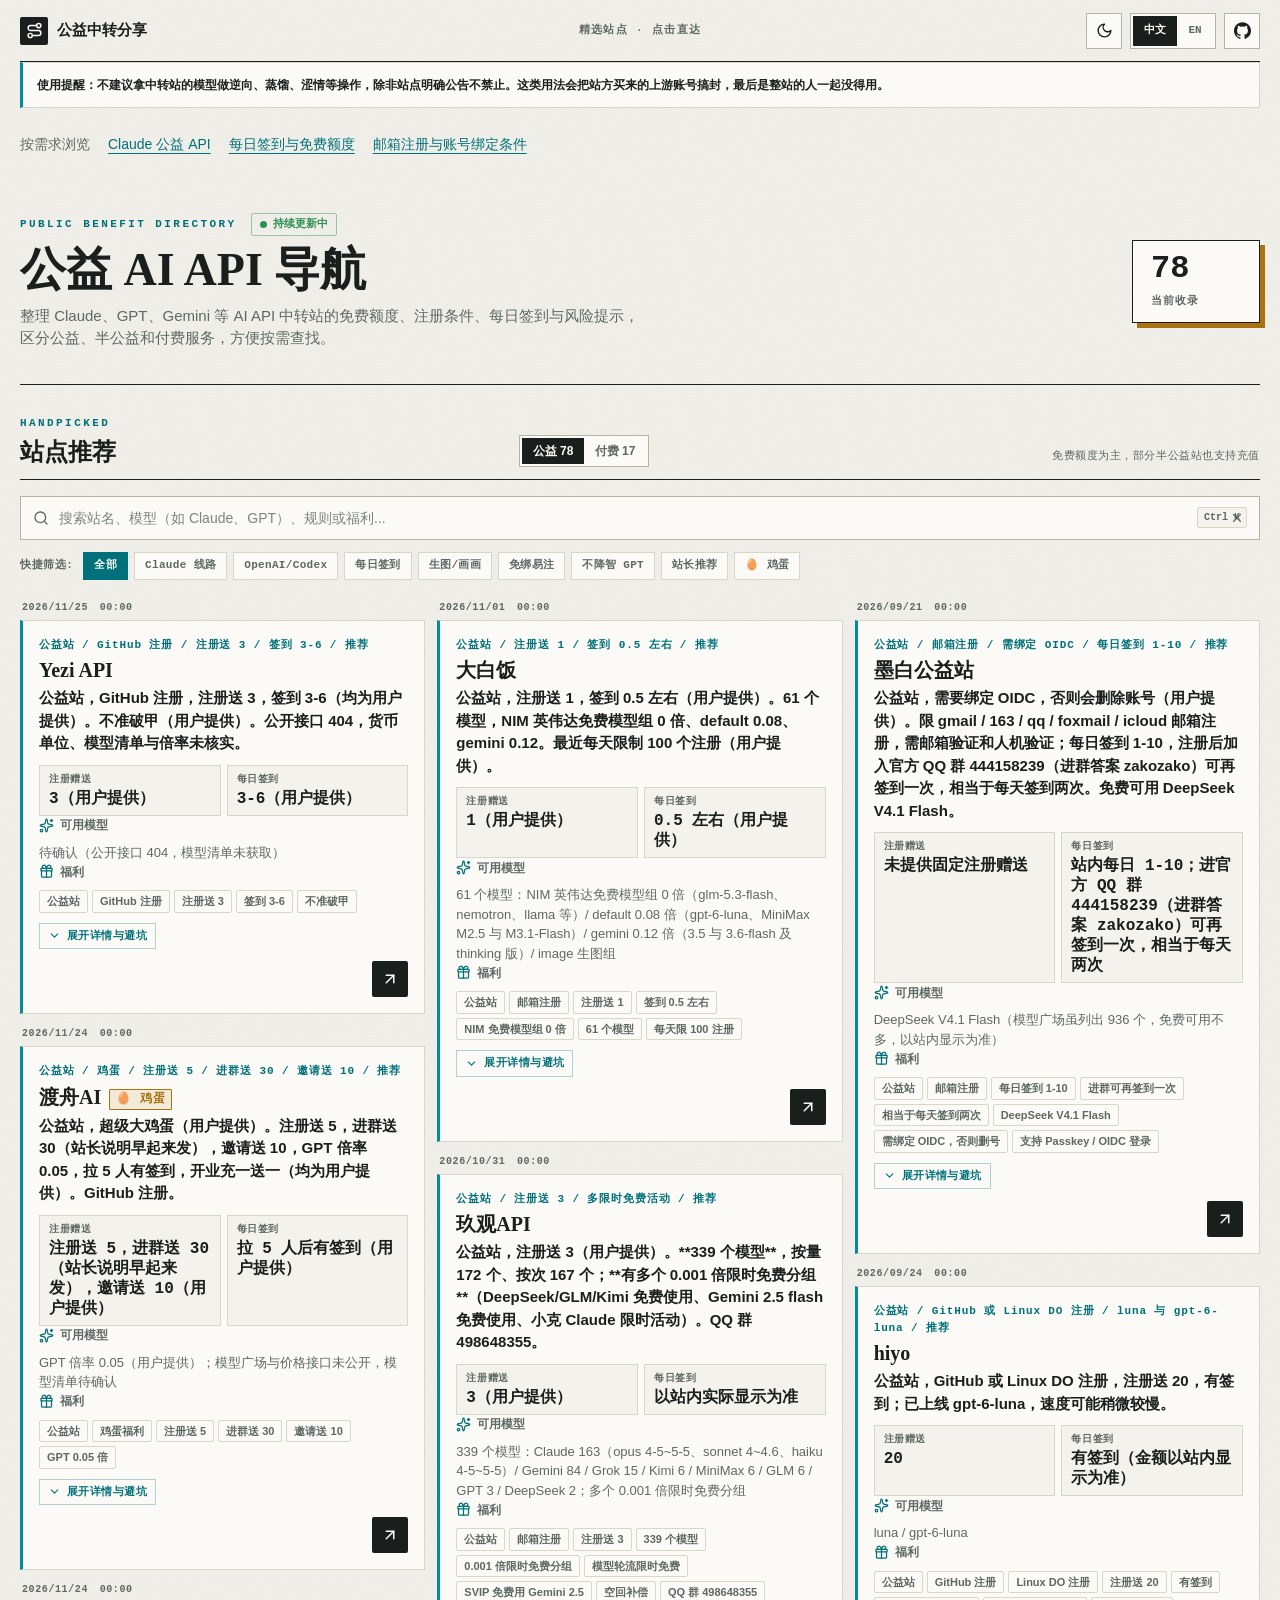
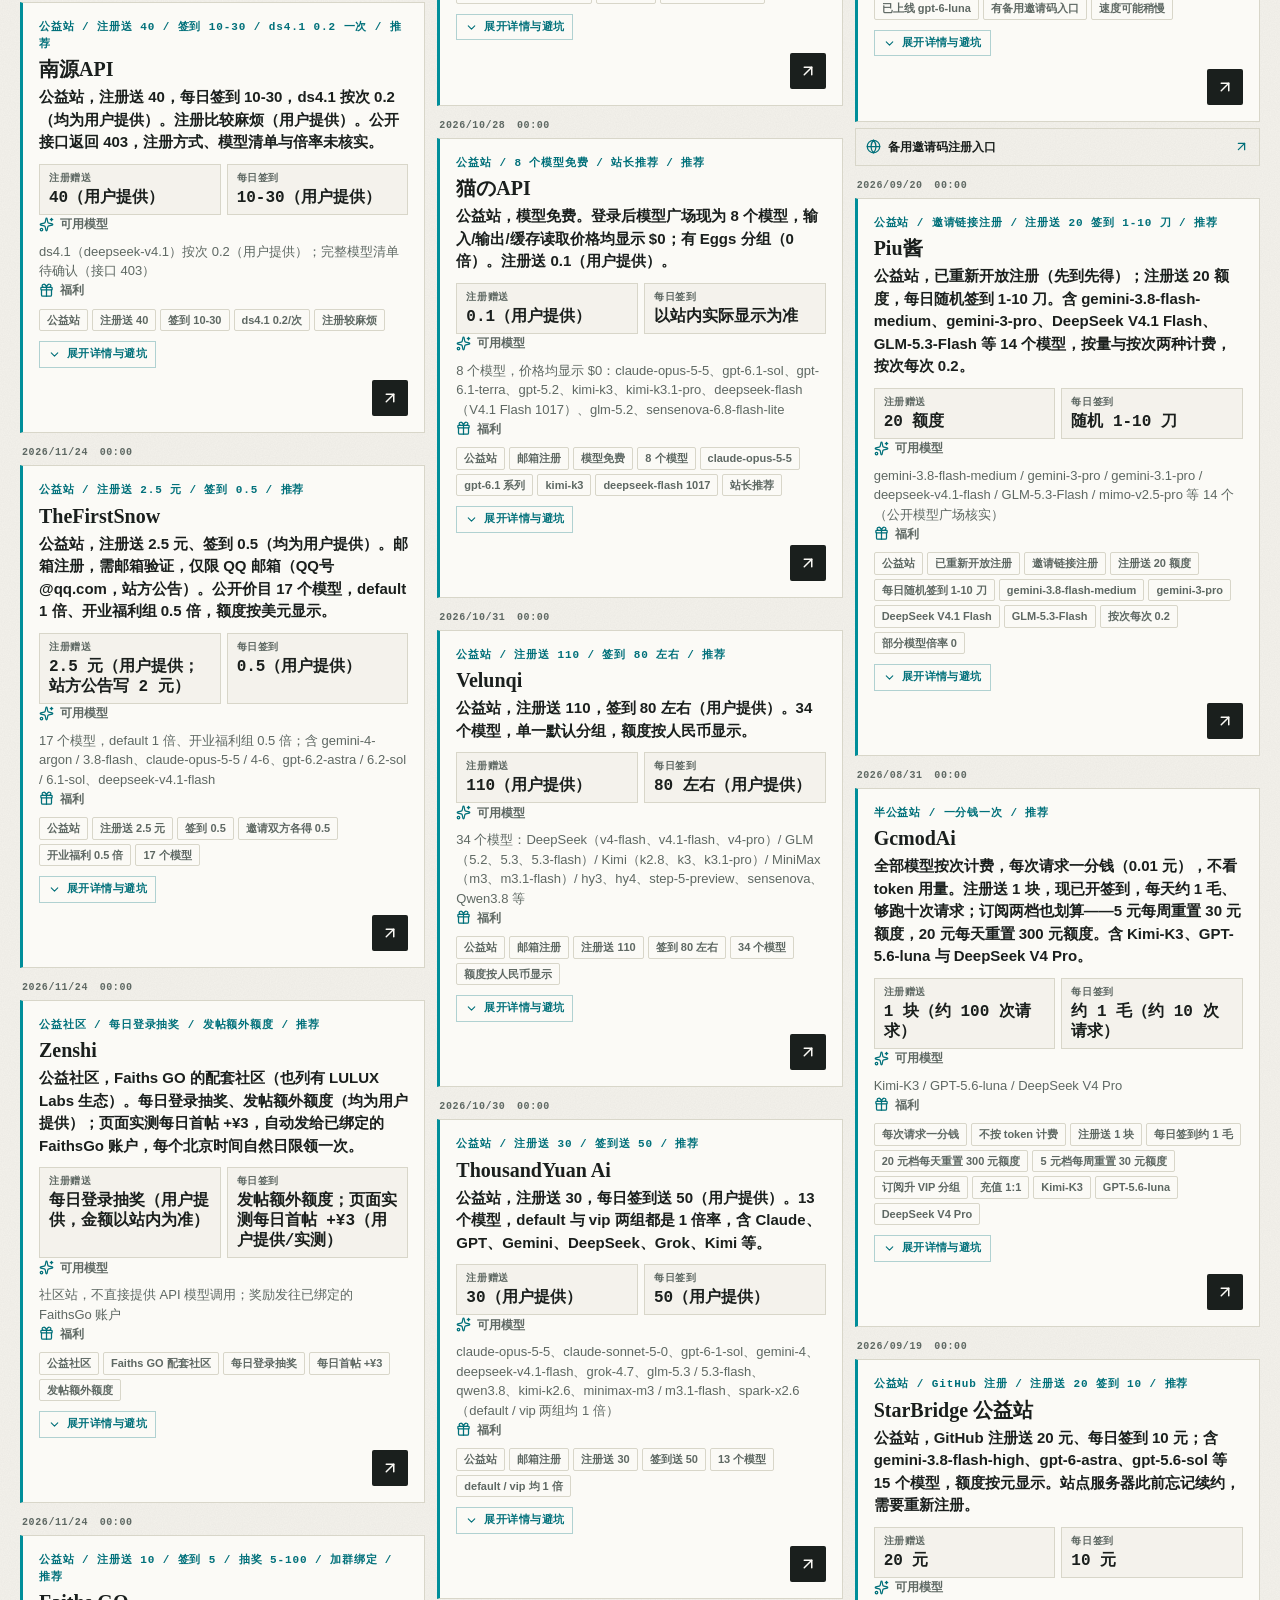
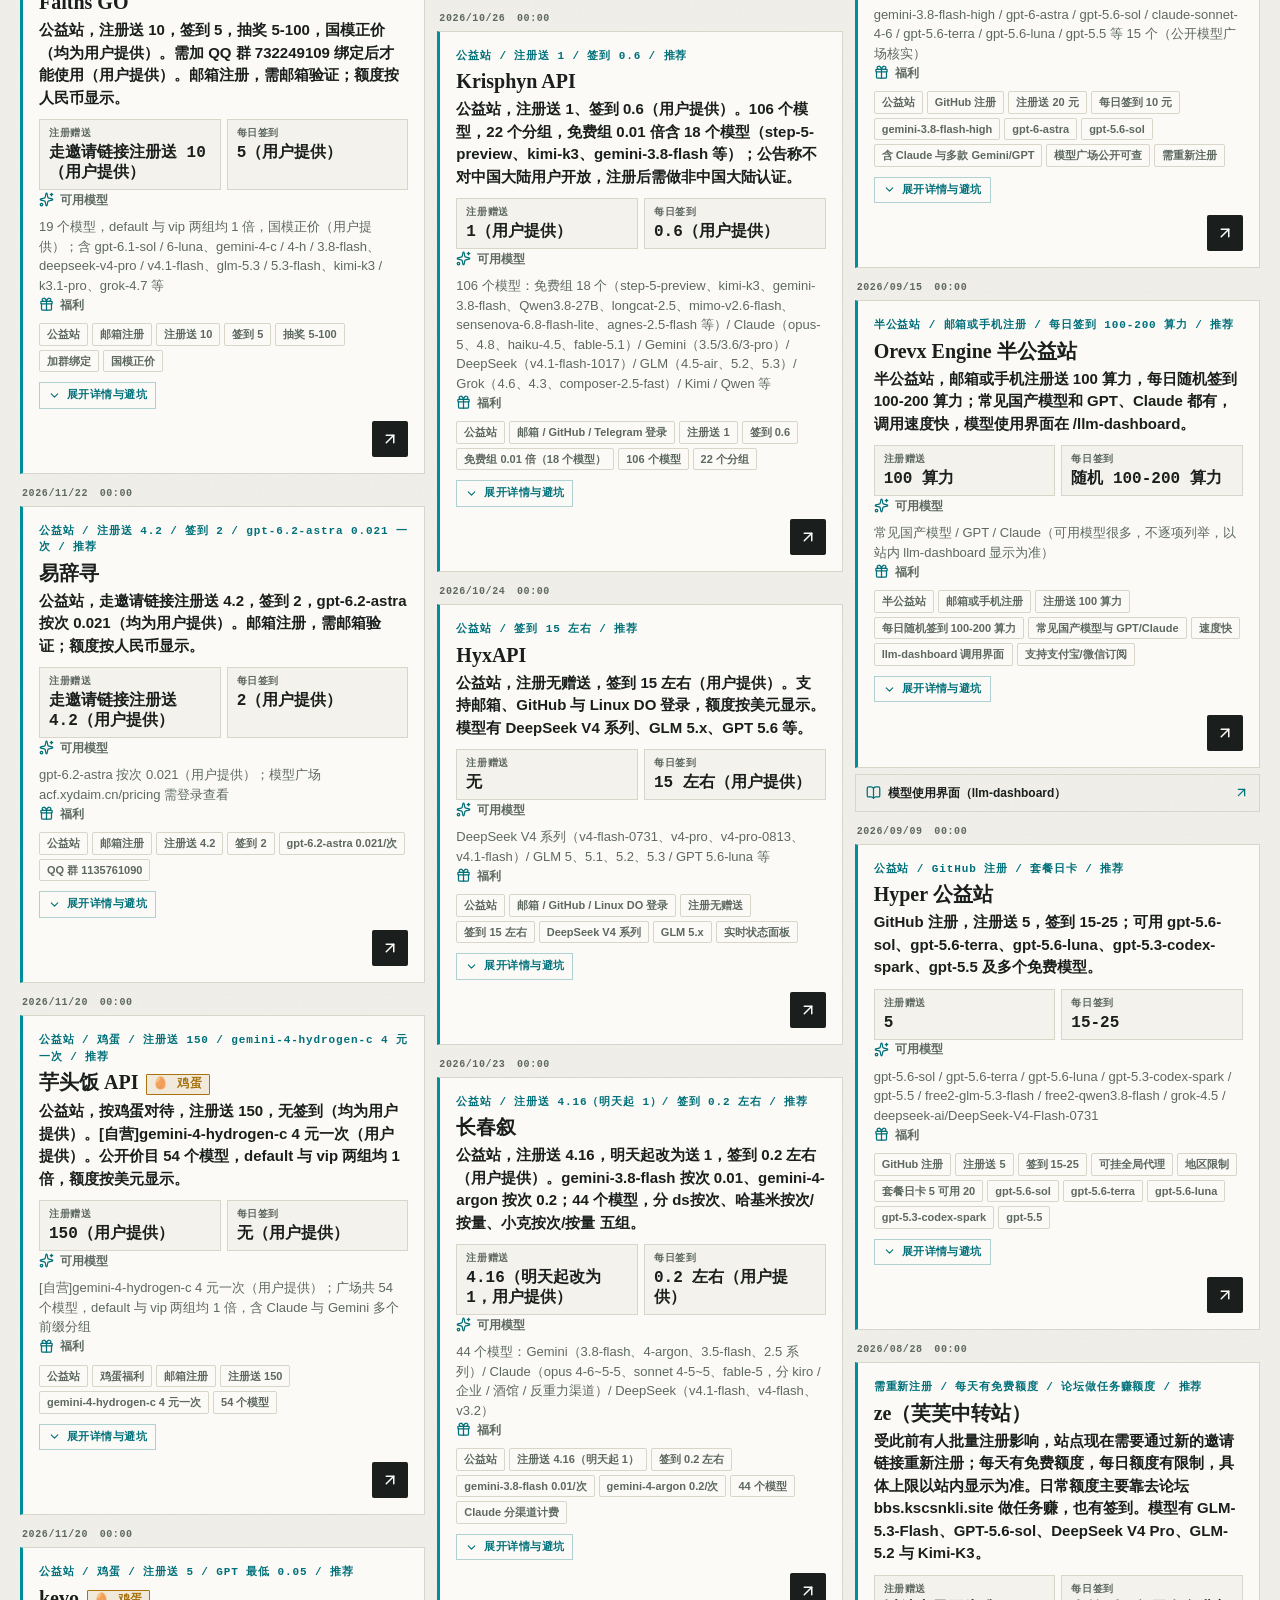
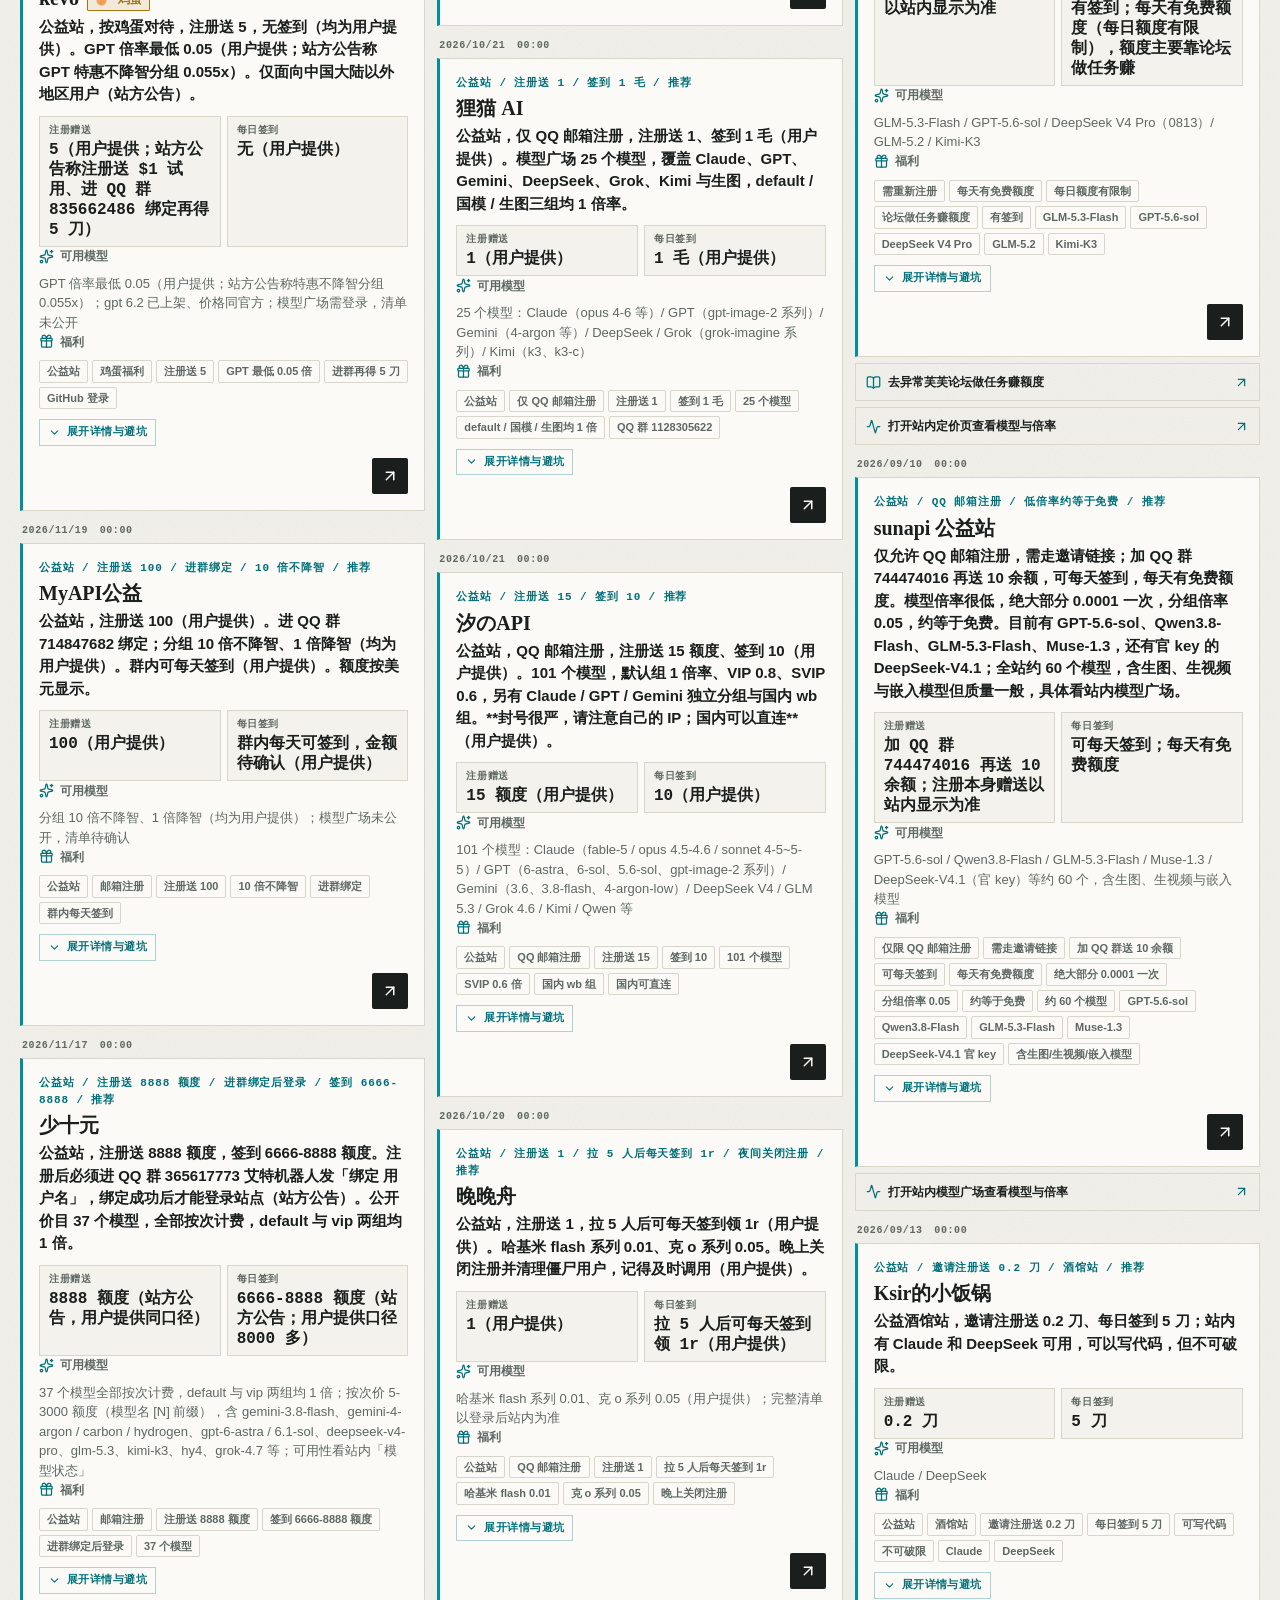
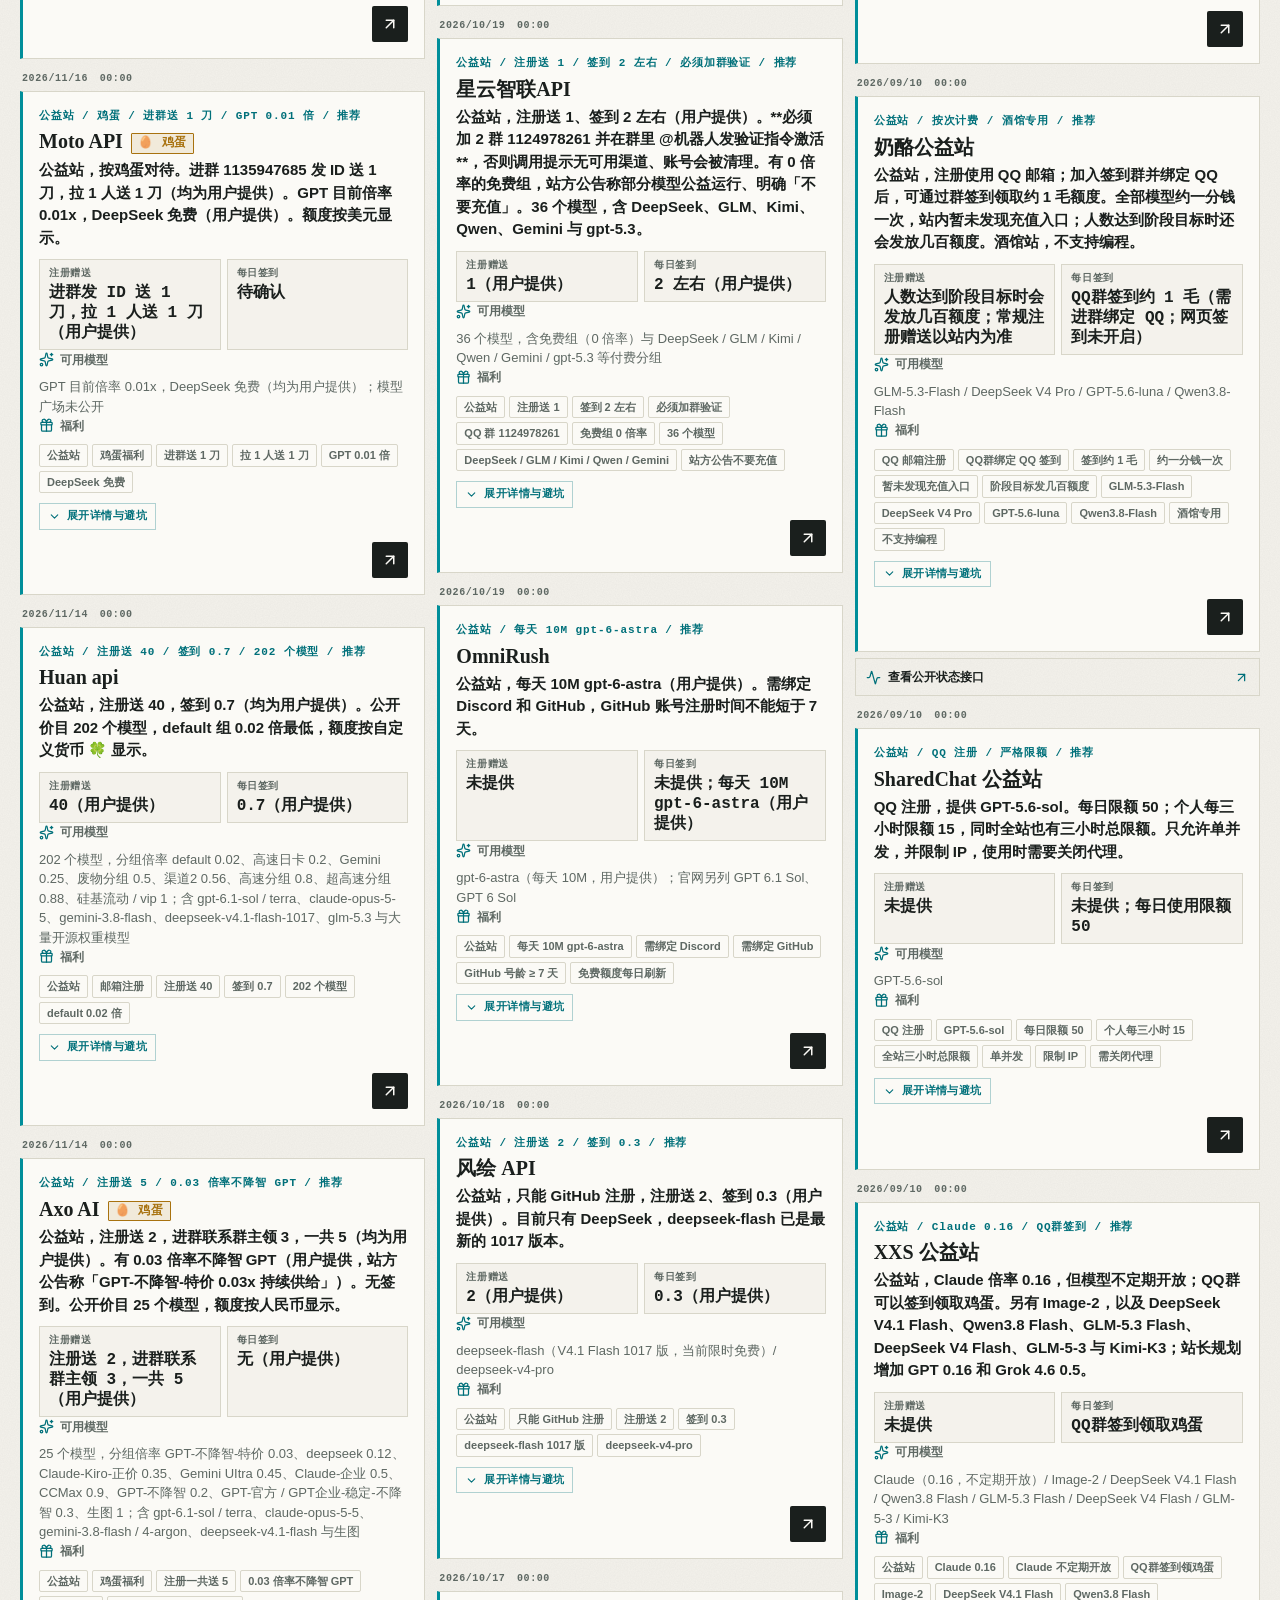
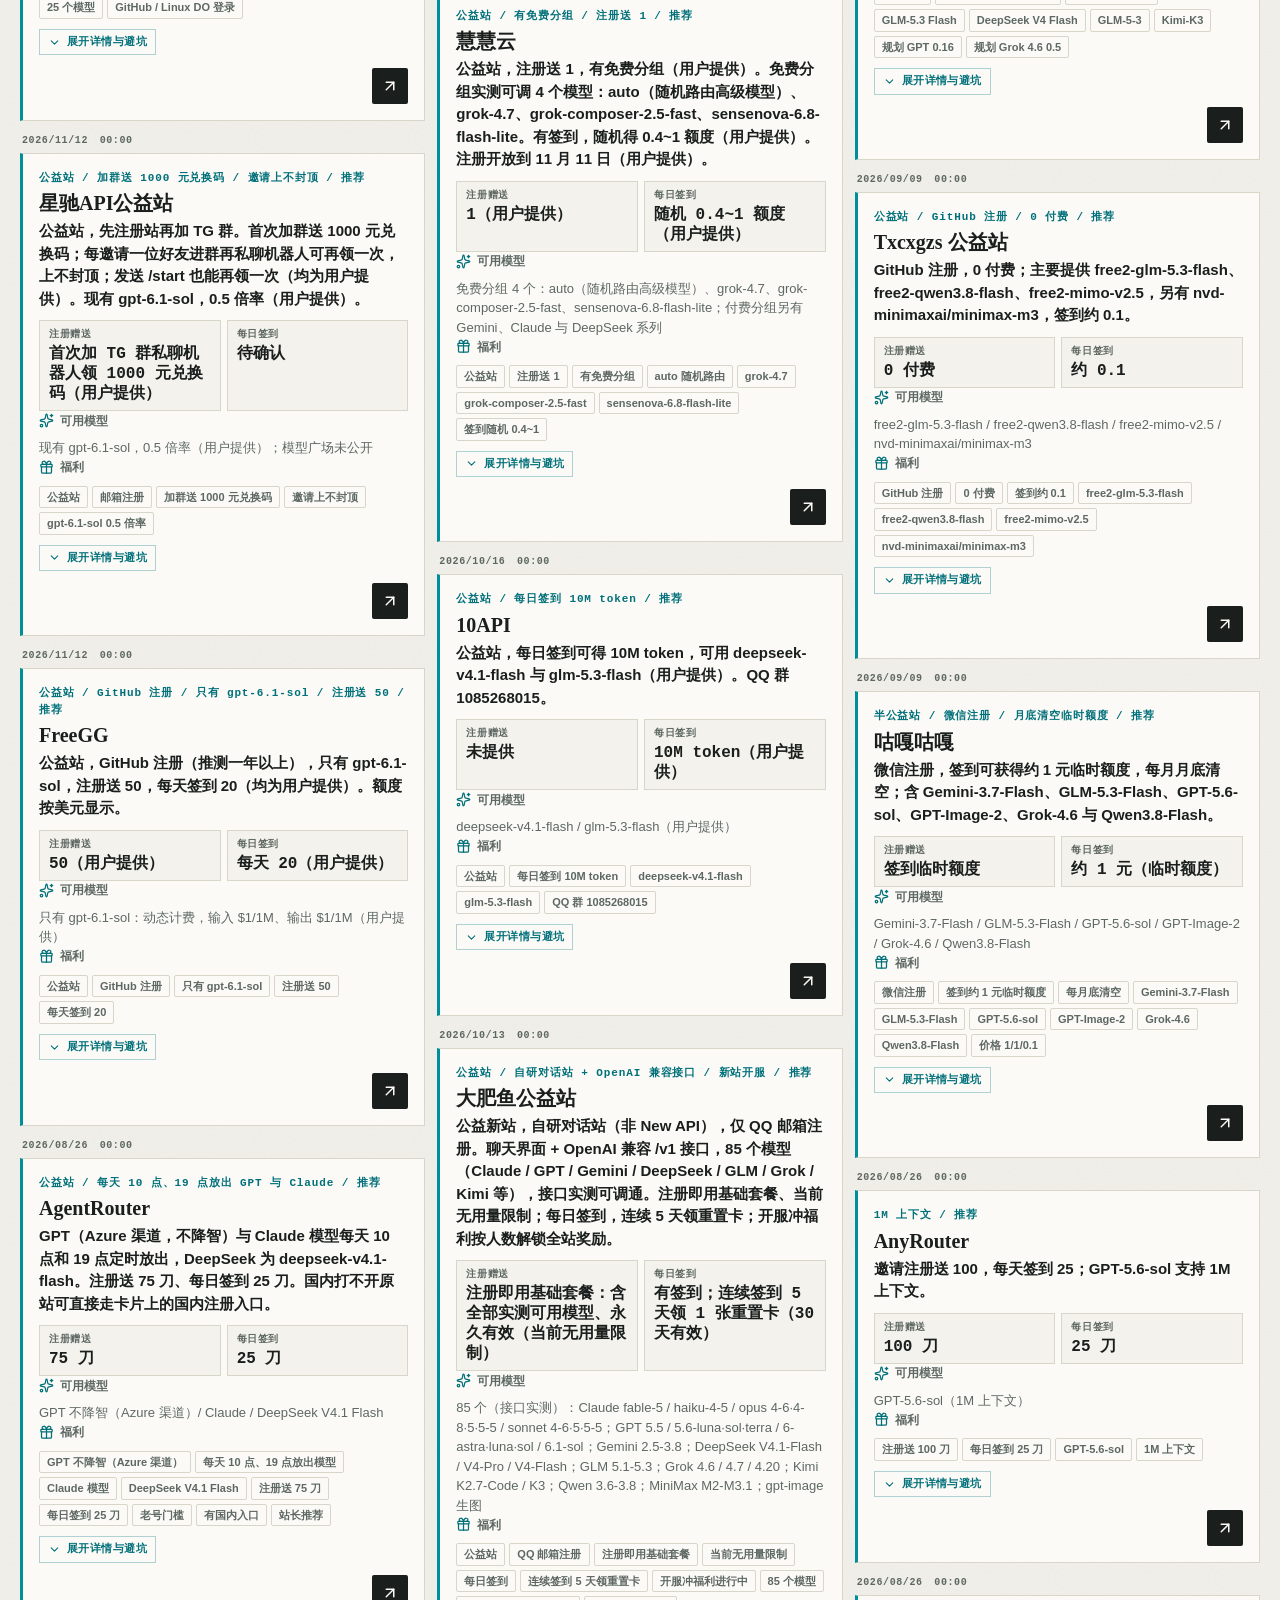
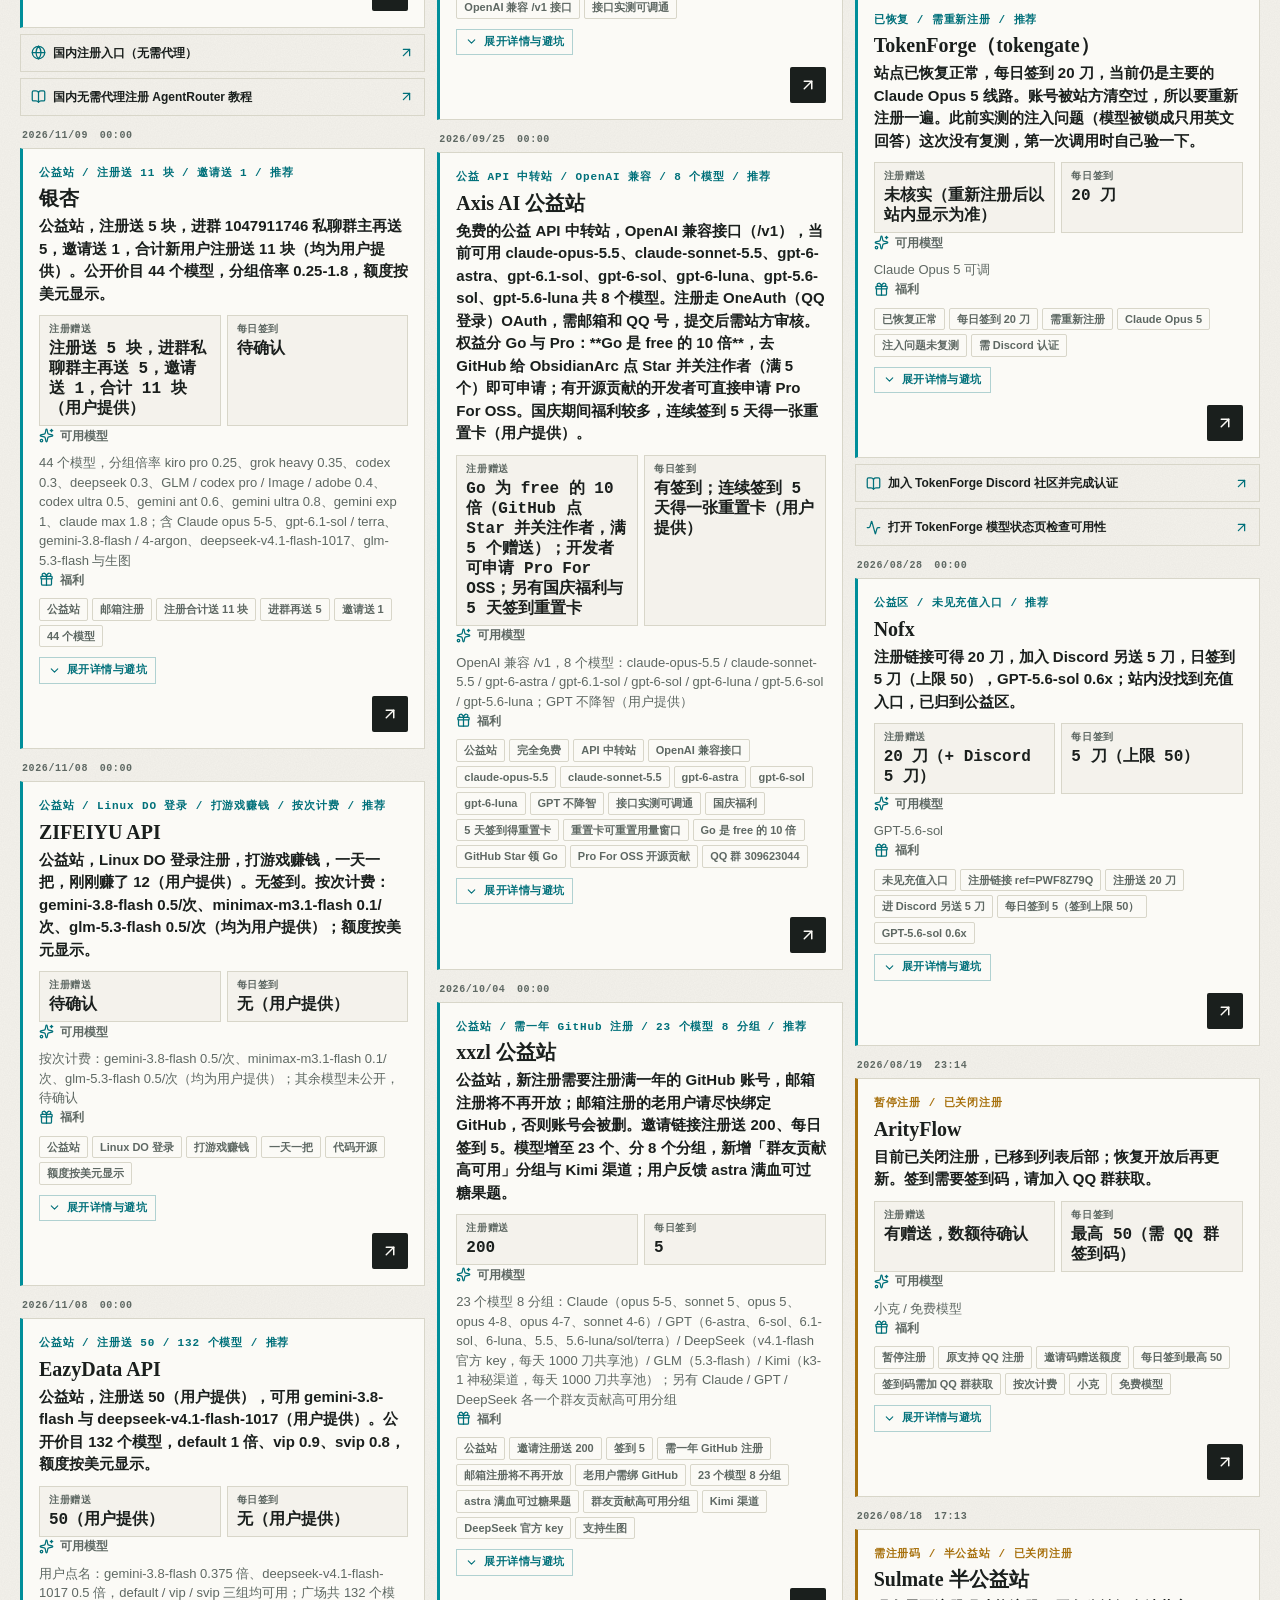
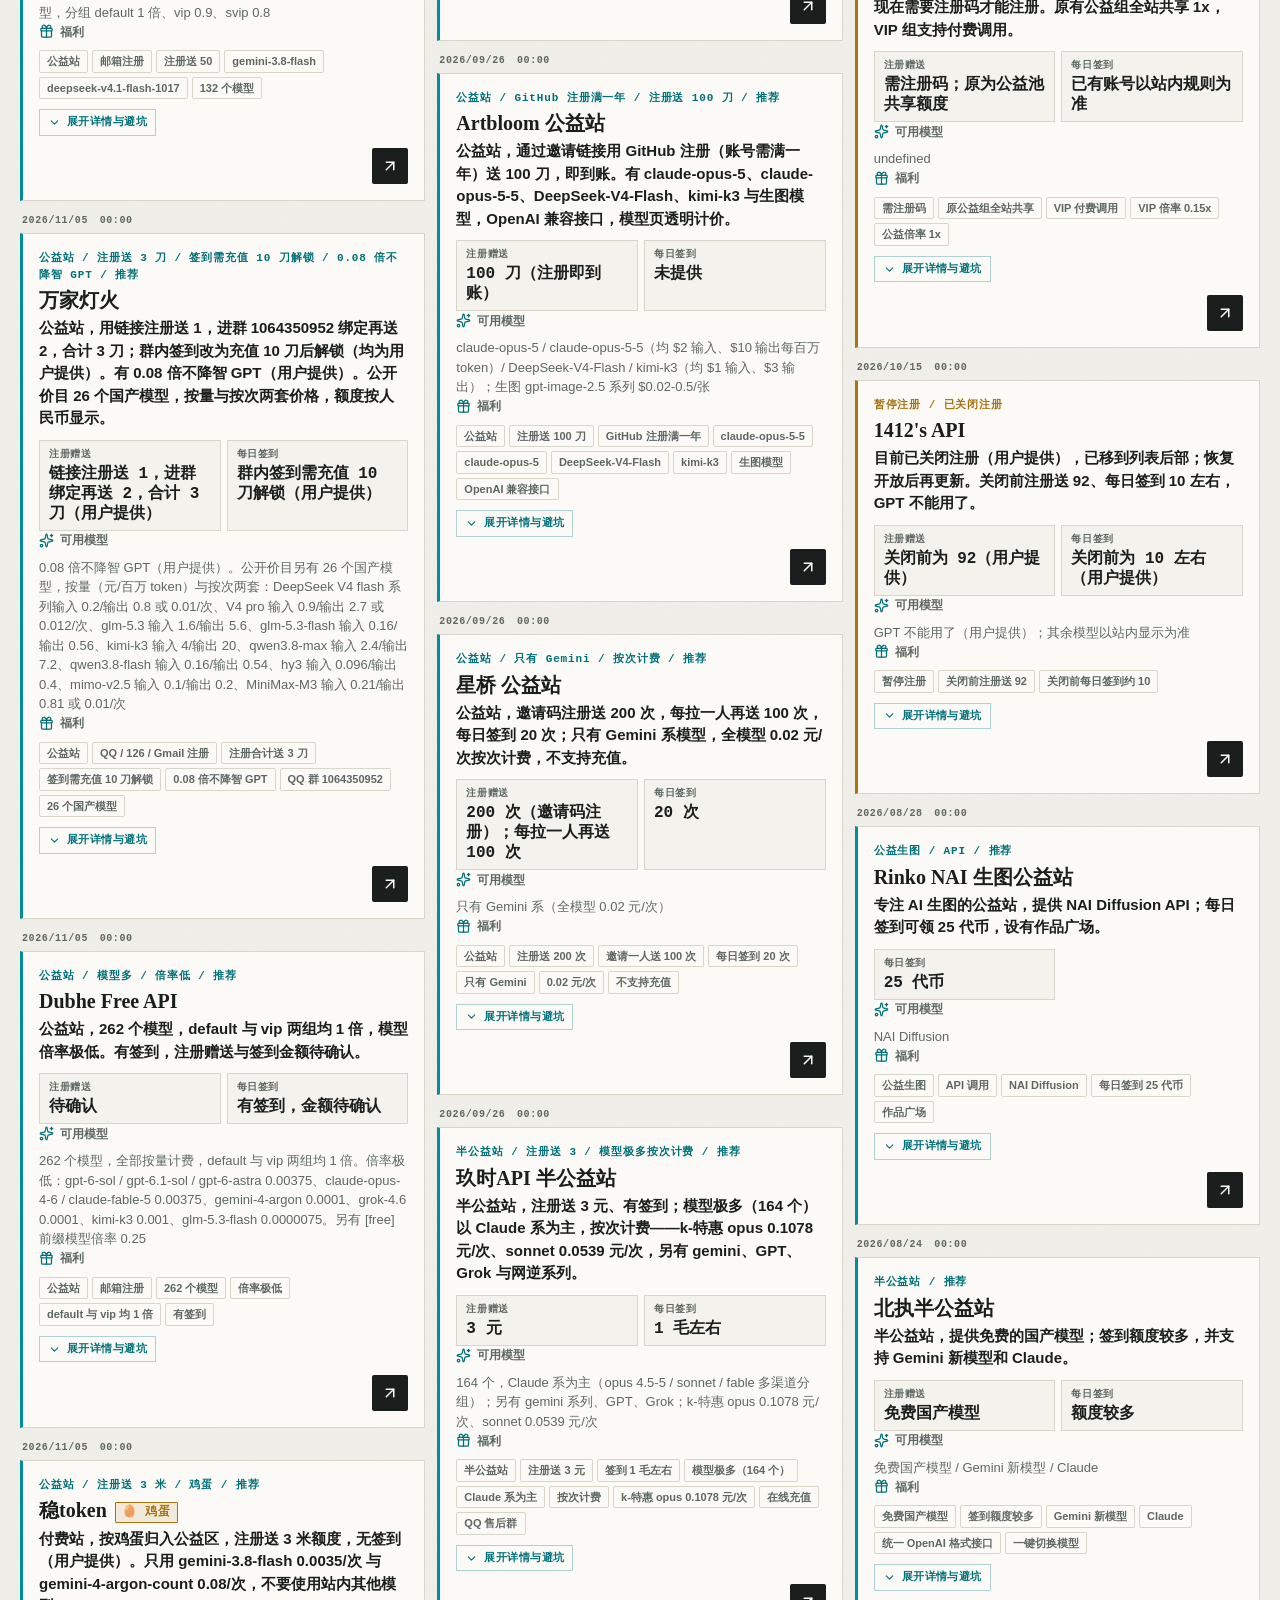
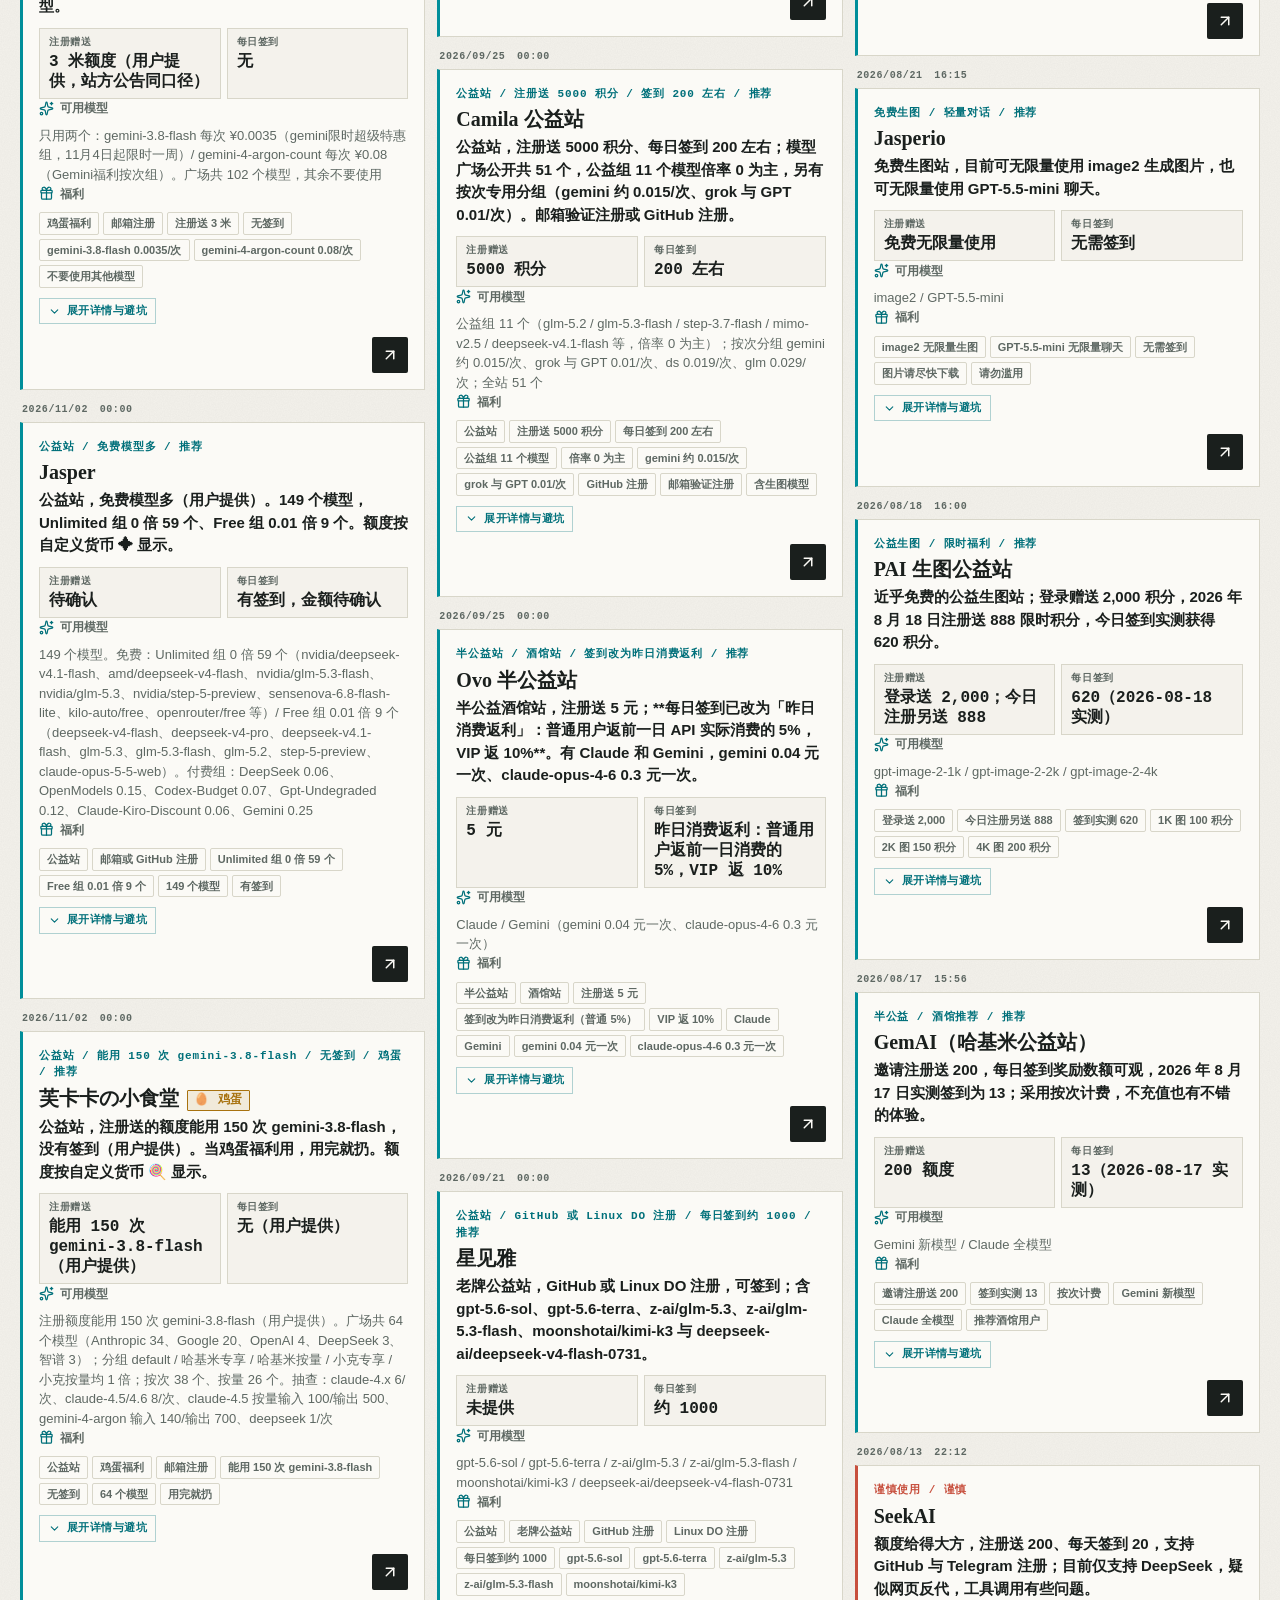
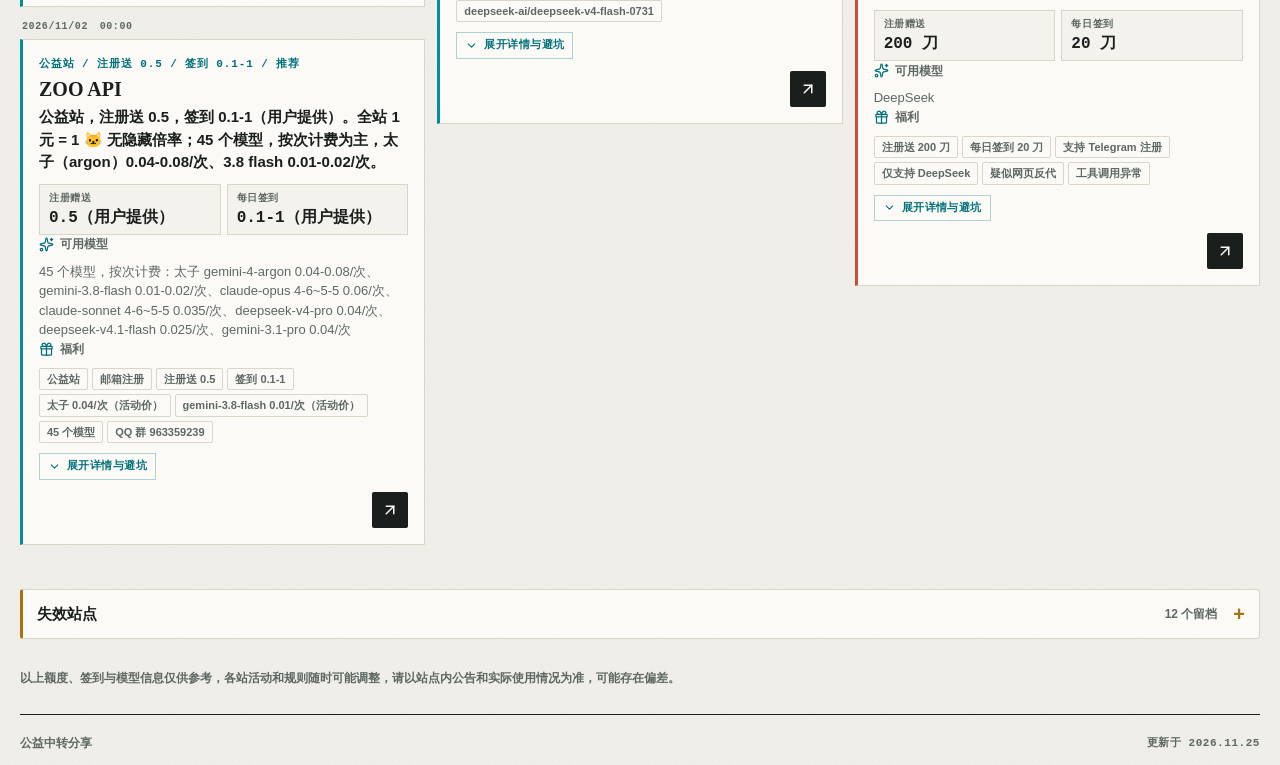
==== commit 18e30537: "feat(directory): 新收录 Yezi API 公益站——GitHub 注册，注册送 3、签到 3-6，不准破甲；接口 404 信息待确认" ====
--- a/index.html
+++ b/index.html
@@ -56,7 +56,7 @@
         document.head.appendChild(s);
       });
     </script>
-    <script src="/app.js?v=04bbd10c" data-translations-src="/entry-translations.js?v=7f919862" defer></script>
+    <script src="/app.js?v=df33cff0" data-translations-src="/entry-translations.js?v=62d99fdd" defer></script>
     <script>
       (function() {
         try {
@@ -65,7 +65,7 @@
         } catch(e) {}
       })();
     </script>
-  <script type="application/ld+json" id="structured-data">{"@context":"https://schema.org","@type":"ItemList","name":"公益 AI API 导航｜免费额度、签到福利与中转站合集","description":"公益 AI API 导航，整理 Claude、GPT、Gemini 等中转站的免费额度、每日签到、注册条件、模型信息与风险提示，区分公益、半公益和付费服务。","url":"https://ytzzjx.github.io/","inLanguage":"zh-CN","numberOfItems":94,"itemListElement":[{"@type":"ListItem","position":1,"name":"渡舟AI","description":"公益站，超级大鸡蛋（用户提供）。注册送 5，进群送 30（站长说明早起来发），邀请送 10，GPT 倍率 0.05，拉 5 人有签到，开业充一送一（均为用户提供）。GitHub 注册。","url":"https://duzhouai.ccwu.cc/register?aff=UXDLBD783ZYB"},{"@type":"ListItem","position":2,"name":"南源API","description":"公益站，注册送 40，每日签到 10-30，ds4.1 按次 0.2（均为用户提供）。注册比较麻烦（用户提供）。公开接口返回 403，注册方式、模型清单与倍率未核实。","url":"https://api.nanyuanapi.com/sign-up?aff=iAy9"},{"@type":"ListItem","position":3,"name":"TheFirstSnow","description":"公益站，注册送 2.5 元、签到 0.5（均为用户提供）。邮箱注册，需邮箱验证，仅限 QQ 邮箱（QQ号@qq.com，站方公告）。公开价目 17 个模型，default 1 倍、开业福利组 0.5 倍，额度按美元显示。","url":"https://thefirstsnow.top/sign-up?aff=cUwo"},{"@type":"ListItem","position":4,"name":"Zenshi","description":"公益社区，Faiths GO 的配套社区（也列有 LULUX Labs 生态）。每日登录抽奖、发帖额外额度（均为用户提供）；页面实测每日首帖 +¥3，自动发给已绑定的 FaithsGo 账户，每个北京时间自然日限领一次。","url":"https://zenshi.pages.dev/login?invite=HFB6B9DV&next=/forum"},{"@type":"ListItem","position":5,"name":"Faiths GO","description":"公益站，注册送 10，签到 5，抽奖 5-100，国模正价（均为用户提供）。需加 QQ 群 732249109 绑定后才能使用（用户提供）。邮箱注册，需邮箱验证；额度按人民币显示。","url":"https://faithsgo.pages.dev/?ref=LK1e"},{"@type":"ListItem","position":6,"name":"易辞寻","description":"公益站，走邀请链接注册送 4.2，签到 2，gpt-6.2-astra 按次 0.021（均为用户提供）。邮箱注册，需邮箱验证；额度按人民币显示。","url":"https://acf.xydaim.cn/sign-up?aff=NzsO"},{"@type":"ListItem","position":7,"name":"芋头饭 API","description":"公益站，按鸡蛋对待，注册送 150，无签到（均为用户提供）。[自营]gemini-4-hydrogen-c 4 元一次（用户提供）。公开价目 54 个模型，default 与 vip 两组均 1 倍，额度按美元显示。","url":"https://api.yutou.fun/sign-up?aff=Bzvp"},{"@type":"ListItem","position":8,"name":"kevo","description":"公益站，按鸡蛋对待，注册送 5，无签到（均为用户提供）。GPT 倍率最低 0.05（用户提供；站方公告称 GPT 特惠不降智分组 0.055x）。仅面向中国大陆以外地区用户（站方公告）。","url":"https://ai.xiaowumin.top/sign-up?aff=bWUy"},{"@type":"ListItem","position":9,"name":"MyAPI公益","description":"公益站，注册送 100（用户提供）。进 QQ 群 714847682 绑定；分组 10 倍不降智、1 倍降智（均为用户提供）。群内可每天签到（用户提供）。额度按美元显示。","url":"http://free.myaiapi.site:8080/register?aff=KNKXN62DPJ98"},{"@type":"ListItem","position":10,"name":"少十元","description":"公益站，注册送 8888 额度，签到 6666-8888 额度。注册后必须进 QQ 群 365617773 艾特机器人发「绑定 用户名」，绑定成功后才能登录站点（站方公告）。公开价目 37 个模型，全部按次计费，default 与 vip 两组均 1 倍。","url":"https://shaoshiyuan.xyz/sign-up?aff=asgD"},{"@type":"ListItem","position":11,"name":"Moto API","description":"公益站，按鸡蛋对待。进群 1135947685 发 ID 送 1 刀，拉 1 人送 1 刀（均为用户提供）。GPT 目前倍率 0.01x，DeepSeek 免费（用户提供）。额度按美元显示。","url":"https://motoapi.com/sign-up?aff=JHXX"},{"@type":"ListItem","position":12,"name":"Huan api","description":"公益站，注册送 40，签到 0.7（均为用户提供）。公开价目 202 个模型，default 组 0.02 倍最低，额度按自定义货币 🍀 显示。","url":"https://api.novalyte.cn/sign-up?aff=aLgj"},{"@type":"ListItem","position":13,"name":"Axo AI","description":"公益站，注册送 2，进群联系群主领 3，一共 5（均为用户提供）。有 0.03 倍率不降智 GPT（用户提供，站方公告称「GPT-不降智-特价 0.03x 持续供给」）。无签到。公开价目 25 个模型，额度按人民币显示。","url":"https://axoai.cc/sign-up?aff=QDqX"},{"@type":"ListItem","position":14,"name":"星驰API公益站","description":"公益站，先注册站再加 TG 群。首次加群送 1000 元兑换码；每邀请一位好友进群再私聊机器人可再领一次，上不封顶；发送 /start 也能再领一次（均为用户提供）。现有 gpt-6.1-sol，0.5 倍率（用户提供）。","url":"https://xingchiapi.com/register?aff=6F9G3HF4B8W6"},{"@type":"ListItem","position":15,"name":"FreeGG","description":"公益站，GitHub 注册（推测一年以上），只有 gpt-6.1-sol，注册送 50，每天签到 20（均为用户提供）。额度按美元显示。","url":"https://freegg.app/sign-up?aff=Ynwv"},{"@type":"ListItem","position":16,"name":"AgentRouter","description":"GPT（Azure 渠道，不降智）与 Claude 模型每天 10 点和 19 点定时放出，DeepSeek 为 deepseek-v4.1-flash。注册送 75 刀、每日签到 25 刀。国内打不开原站可直接走卡片上的国内注册入口。","url":"https://agentrouter.org/register?aff=i3Xz"},{"@type":"ListItem","position":17,"name":"银杏","description":"公益站，注册送 5 块，进群 1047911746 私聊群主再送 5，邀请送 1，合计新用户注册送 11 块（均为用户提供）。公开价目 44 个模型，分组倍率 0.25-1.8，额度按美元显示。","url":"https://open.taikoapi.com/sign-up?aff=3dBN"},{"@type":"ListItem","position":18,"name":"ZIFEIYU API","description":"公益站，Linux DO 登录注册，打游戏赚钱，一天一把，刚刚赚了 12（用户提供）。无签到。按次计费：gemini-3.8-flash 0.5/次、minimax-m3.1-flash 0.1/次、glm-5.3-flash 0.5/次（均为用户提供）；额度按美元显示。","url":"https://ai.112102.xyz/sign-up?aff=94cf"},{"@type":"ListItem","position":19,"name":"EazyData API","description":"公益站，注册送 50（用户提供），可用 gemini-3.8-flash 与 deepseek-v4.1-flash-1017（用户提供）。公开价目 132 个模型，default 1 倍、vip 0.9、svip 0.8，额度按美元显示。","url":"https://eazydata.org/sign-up?aff=goIo"},{"@type":"ListItem","position":20,"name":"万家灯火","description":"公益站，用链接注册送 1，进群 1064350952 绑定再送 2，合计 3 刀；群内签到改为充值 10 刀后解锁（均为用户提供）。有 0.08 倍不降智 GPT（用户提供）。公开价目 26 个国产模型，按量与按次两套价格，额度按人民币显示。","url":"https://wjapi.vip/register?aff=ZJFB7ZVSEMYJ"},{"@type":"ListItem","position":21,"name":"Dubhe Free API","description":"公益站，262 个模型，default 与 vip 两组均 1 倍，模型倍率极低。有签到，注册赠送与签到金额待确认。","url":"https://ai.skill.wales/sign-up?aff=jqc8"},{"@type":"ListItem","position":22,"name":"稳token","description":"付费站，按鸡蛋归入公益区，注册送 3 米额度，无签到（用户提供）。只用 gemini-3.8-flash 0.0035/次 与 gemini-4-argon-count 0.08/次，不要使用站内其他模型。","url":"https://api.wentoken.si/sign-up?aff=HMTK"},{"@type":"ListItem","position":23,"name":"API 智纽","description":"付费站，目前主力（用户提供）。GPT 上下文不双倍计费。双 11 活动：0.01 倍、100% 不降智、95% 缓存命中、1 秒首字的 GPT，该分组现在就开着（用户提供），持续到 11 月 11 日 23:59。注册不送。","url":"https://ai.apizn.com/sign-up?aff=AFT4"},{"@type":"ListItem","position":24,"name":"Jasper","description":"公益站，免费模型多（用户提供）。149 个模型，Unlimited 组 0 倍 59 个、Free 组 0.01 倍 9 个。额度按自定义货币 ✦ 显示。","url":"https://api.yjs.im/sign-up?aff=5uGC"},{"@type":"ListItem","position":25,"name":"芙卡卡の小食堂","description":"公益站，注册送的额度能用 150 次 gemini-3.8-flash，没有签到（用户提供）。当鸡蛋福利用，用完就扔。额度按自定义货币 🍭 显示。","url":"https://api.fuka.win/sign-up?aff=Erxa"},{"@type":"ListItem","position":26,"name":"ZOO API","description":"公益站，注册送 0.5，签到 0.1-1（用户提供）。全站 1 元 = 1 🐱 无隐藏倍率；45 个模型，按次计费为主，太子（argon）0.04-0.08/次、3.8 flash 0.01-0.02/次。","url":"https://zooapi.gfkfqtcx.com/sign-up?aff=UpPk"},{"@type":"ListItem","position":27,"name":"大白饭","description":"公益站，注册送 1，签到 0.5 左右（用户提供）。61 个模型，NIM 英伟达免费模型组 0 倍、default 0.08、gemini 0.12。最近每天限制 100 个注册（用户提供）。","url":"https://newapi.hkkkj.qzz.io/sign-up?aff=SrUj"},{"@type":"ListItem","position":28,"name":"tntapi","description":"付费站，007 倍、90 缓存，GPT 全模型不降智（用户提供）。","url":"https://tntapi.com/register?aff=YEHKYD842LNC"},{"@type":"ListItem","position":29,"name":"梦幻API","description":"付费站，008 倍、80 缓存，GPT 全模型不降智（用户提供）。","url":"https://mhapi.net/register?aff=MPFATHYUYACF"},{"@type":"ListItem","position":30,"name":"beiluoxi","description":"付费站，GPT 007 不降智（用户提供）。","url":"https://beiluoxi.ccwu.cc/register?aff=EKZSES6FNVPX"},{"@type":"ListItem","position":31,"name":"玖观API","description":"公益站，注册送 3（用户提供）。**339 个模型**，按量 172 个、按次 167 个；**有多个 0.001 倍限时免费分组**（DeepSeek/GLM/Kimi 免费使用、Gemini 2.5 flash 免费使用、小克 Claude 限时活动）。QQ 群 498648355。","url":"https://jiuguan.cloud/sign-up?aff=PvxS"},{"@type":"ListItem","position":32,"name":"猫のAPI","description":"公益站，模型免费。登录后模型广场现为 8 个模型，输入/输出/缓存读取价格均显示 $0；有 Eggs 分组（0 倍）。注册送 0.1（用户提供）。","url":"https://www.catpawrouter.com/sign-up?aff=YugA"},{"@type":"ListItem","position":33,"name":"Velunqi","description":"公益站，注册送 110，签到 80 左右（用户提供）。34 个模型，单一默认分组，额度按人民币显示。","url":"https://velunqi.asia/sign-up?aff=EHhE"},{"@type":"ListItem","position":34,"name":"ThousandYuan Ai","description":"公益站，注册送 30，每日签到送 50（用户提供）。13 个模型，default 与 vip 两组都是 1 倍率，含 Claude、GPT、Gemini、DeepSeek、Grok、Kimi 等。","url":"https://api.thousandyuan.dpdns.org/sign-up?aff=vDuG"},{"@type":"ListItem","position":35,"name":"秋刀鱼","description":"付费酒馆站，注册送 2.5，没有签到（用户提供）。重点：argon 0.02/次（用户提供）。","url":"https://qiudaoy.com/sign-up?aff=V9zw"},{"@type":"ListItem","position":36,"name":"Krisphyn API","description":"公益站，注册送 1、签到 0.6（用户提供）。106 个模型，22 个分组，免费组 0.01 倍含 18 个模型（step-5-preview、kimi-k3、gemini-3.8-flash 等）；公告称不对中国大陆用户开放，注册后需做非中国大陆认证。","url":"https://api.krisphyn.cc/sign-up?aff=RHNm"},{"@type":"ListItem","position":37,"name":"HyxAPI","description":"公益站，注册无赠送，签到 15 左右（用户提供）。支持邮箱、GitHub 与 Linux DO 登录，额度按美元显示。模型有 DeepSeek V4 系列、GLM 5.x、GPT 5.6 等。","url":"https://hyxware.com/auth?mode=register&aff=iSln"},{"@type":"ListItem","position":38,"name":"长春叙","description":"公益站，注册送 4.16，明天起改为送 1，签到 0.2 左右（用户提供）。gemini-3.8-flash 按次 0.01、gemini-4-argon 按次 0.2；44 个模型，分 ds按次、哈基米按次/按量、小克按次/按量 五组。","url":"https://changchunxu.xyz/sign-up?aff=YRjX"},{"@type":"ListItem","position":39,"name":"狸猫 AI","description":"公益站，仅 QQ 邮箱注册，注册送 1、签到 1 毛（用户提供）。模型广场 25 个模型，覆盖 Claude、GPT、Gemini、DeepSeek、Grok、Kimi 与生图，default / 国模 / 生图三组均 1 倍率。","url":"https://limao-api.com/sign-up?aff=QKlJ"},{"@type":"ListItem","position":40,"name":"汐のAPI","description":"公益站，QQ 邮箱注册，注册送 15 额度、签到 10（用户提供）。101 个模型，默认组 1 倍率、VIP 0.8、SVIP 0.6，另有 Claude / GPT / Gemini 独立分组与国内 wb 组。**封号很严，请注意自己的 IP；国内可以直连**（用户提供）。","url":"https://api.203236.xyz/sign-up"},{"@type":"ListItem","position":41,"name":"晚晚舟","description":"公益站，注册送 1，拉 5 人后可每天签到领 1r（用户提供）。哈基米 flash 系列 0.01、克 o 系列 0.05。晚上关闭注册并清理僵尸用户，记得及时调用（用户提供）。","url":"https://wanwanzhou.top/register?aff=E44252EBQGS2"},{"@type":"ListItem","position":42,"name":"星云智联API","description":"公益站，注册送 1、签到 2 左右（用户提供）。**必须加 2 群 1124978261 并在群里 @机器人发验证指令激活**，否则调用提示无可用渠道、账号会被清理。有 0 倍率的免费组，站方公告称部分模型公益运行、明确「不要充值」。36 个模型，含 DeepSeek、GLM、Kimi、Qwen、Gemini 与 gpt-5.3。","url":"https://api.xincloud.top/sign-up?aff=YOv3"},{"@type":"ListItem","position":43,"name":"OmniRush","description":"公益站，每天 10M gpt-6-astra（用户提供）。需绑定 Discord 和 GitHub，GitHub 账号注册时间不能短于 7 天。","url":"https://omnirush.ai/console?ref=SUS3JHD9"},{"@type":"ListItem","position":44,"name":"风绘 API","description":"公益站，只能 GitHub 注册，注册送 2、签到 0.3（用户提供）。目前只有 DeepSeek，deepseek-flash 已是最新的 1017 版本。","url":"https://api.huidev.com/sign-up?aff=SPqL"},{"@type":"ListItem","position":45,"name":"慧慧云","description":"公益站，注册送 1，有免费分组（用户提供）。免费分组实测可调 4 个模型：auto（随机路由高级模型）、grok-4.7、grok-composer-2.5-fast、sensenova-6.8-flash-lite。有签到，随机得 0.4~1 额度（用户提供）。注册开放到 11 月 11 日（用户提供）。","url":"https://api.huihuiyun.top/register?aff=AHAL3TAU466P"},{"@type":"ListItem","position":46,"name":"10API","description":"公益站，每日签到可得 10M token，可用 deepseek-v4.1-flash 与 glm-5.3-flash（用户提供）。QQ 群 1085268015。","url":"https://nextapi.store/login?inv=INVY5KXY1ZN"},{"@type":"ListItem","position":47,"name":"大肥鱼公益站","description":"公益新站，自研对话站（非 New API），仅 QQ 邮箱注册。聊天界面 + OpenAI 兼容 /v1 接口，85 个模型（Claude / GPT / Gemini / DeepSeek / GLM / Grok / Kimi 等），接口实测可调通。注册即用基础套餐、当前无用量限制；每日签到，连续 5 天领重置卡；开服冲福利按人数解锁全站奖励。","url":"https://arc.103-121-95-72.sslip.io/register?invite=XXPSNBJP"},{"@type":"ListItem","position":48,"name":"Axis AI 公益站","description":"免费的公益 API 中转站，OpenAI 兼容接口（/v1），当前可用 claude-opus-5.5、claude-sonnet-5.5、gpt-6-astra、gpt-6.1-sol、gpt-6-sol、gpt-6-luna、gpt-5.6-sol、gpt-5.6-luna 共 8 个模型。注册走 OneAuth（QQ 登录）OAuth，需邮箱和 QQ 号，提交后需站方审核。权益分 Go 与 Pro：**Go 是 free 的 10 倍**，去 GitHub 给 ObsidianArc 点 Star 并关注作者（满 5 个）即可申请；有开源贡献的开发者可直接申请 Pro For OSS。国庆期间福利较多，连续签到 5 天得一张重置卡（用户提供）。","url":"https://ai.onyxaxis.org/register?invite=AMMRWZ5P"},{"@type":"ListItem","position":49,"name":"xxzl 公益站","description":"公益站，新注册需要注册满一年的 GitHub 账号，邮箱注册将不再开放；邮箱注册的老用户请尽快绑定 GitHub，否则账号会被删。邀请链接注册送 200、每日签到 5。模型增至 23 个、分 8 个分组，新增「群友贡献高可用」分组与 Kimi 渠道；用户反馈 astra 满血可过糖果题。","url":"https://ai.1tim.com/sign-up?aff=TyKU"},{"@type":"ListItem","position":50,"name":"Artbloom 公益站","description":"公益站，通过邀请链接用 GitHub 注册（账号需满一年）送 100 刀，即到账。有 claude-opus-5、claude-opus-5-5、DeepSeek-V4-Flash、kimi-k3 与生图模型，OpenAI 兼容接口，模型页透明计价。","url":"https://api.artbloom.tech/signup?ref=564I5GN2SY"},{"@type":"ListItem","position":51,"name":"星桥 公益站","description":"公益站，邀请码注册送 200 次，每拉一人再送 100 次，每日签到 20 次；只有 Gemini 系模型，全模型 0.02 元/次按次计费，不支持充值。","url":"https://xingqiao.chat/sign-up?aff=11NC"},{"@type":"ListItem","position":52,"name":"玖时API 半公益站","description":"半公益站，注册送 3 元、有签到；模型极多（164 个）以 Claude 系为主，按次计费——k-特惠 opus 0.1078 元/次、sonnet 0.0539 元/次，另有 gemini、GPT、Grok 与网逆系列。","url":"https://api.jiushi.xin/register?aff=KQiA"},{"@type":"ListItem","position":53,"name":"Camila 公益站","description":"公益站，注册送 5000 积分、每日签到 200 左右；模型广场公开共 51 个，公益组 11 个模型倍率 0 为主，另有按次专用分组（gemini 约 0.015/次、grok 与 GPT 0.01/次）。邮箱验证注册或 GitHub 注册。","url":"https://free.camila.qzz.io/sign-up?aff=qF18"},{"@type":"ListItem","position":54,"name":"Ovo 半公益站","description":"半公益酒馆站，注册送 5 元；**每日签到已改为「昨日消费返利」：普通用户返前一日 API 实际消费的 5%，VIP 返 10%**。有 Claude 和 Gemini，gemini 0.04 元一次、claude-opus-4-6 0.3 元一次。","url":"https://ovoapi.cn/sign-up?aff=st79"},{"@type":"ListItem","position":55,"name":"星见雅","description":"老牌公益站，GitHub 或 Linux DO 注册，可签到；含 gpt-5.6-sol、gpt-5.6-terra、z-ai/glm-5.3、z-ai/glm-5.3-flash、moonshotai/kimi-k3 与 deepseek-ai/deepseek-v4-flash-0731。","url":"https://new.xinjianya.top/register?aff=NTKW"},{"@type":"ListItem","position":56,"name":"墨白公益站","description":"公益站，需要绑定 OIDC，否则会删除账号（用户提供）。限 gmail / 163 / qq / foxmail / icloud 邮箱注册，需邮箱验证和人机验证；每日签到 1-10，注册后加入官方 QQ 群 444158239（进群答案 zakozako）可再签到一次，相当于每天签到两次。免费可用 DeepSeek V4.1 Flash。","url":"https://new.ai.hinswu.top/sign-up?aff=L6as"},{"@type":"ListItem","position":57,"name":"hiyo","description":"公益站，GitHub 或 Linux DO 注册，注册送 20，有签到；已上线 gpt-6-luna，速度可能稍微较慢。","url":"https://free.hiyo.top/register?aff=ASBDCX98PNNG"},{"@type":"ListItem","position":58,"name":"Piu酱","description":"公益站，已重新开放注册（先到先得）；注册送 20 额度，每日随机签到 1-10 刀。含 gemini-3.8-flash-medium、gemini-3-pro、DeepSeek V4.1 Flash、GLM-5.3-Flash 等 14 个模型，按量与按次两种计费，按次每次 0.2。","url":"https://piu.du4s.com/sign-up?aff=SjXZ"},{"@type":"ListItem","position":59,"name":"GcmodAi","description":"全部模型按次计费，每次请求一分钱（0.01 元），不看 token 用量。注册送 1 块，现已开签到，每天约 1 毛、够跑十次请求；订阅两档也划算——5 元每周重置 30 元额度，20 元每天重置 300 元额度。含 Kimi-K3、GPT-5.6-luna 与 DeepSeek V4 Pro。","url":"https://gcmod.bond/register?aff=4wem"},{"@type":"ListItem","position":60,"name":"StarBridge 公益站","description":"公益站，GitHub 注册送 20 元、每日签到 10 元；含 gemini-3.8-flash-high、gpt-6-astra、gpt-5.6-sol 等 15 个模型，额度按元显示。站点服务器此前忘记续约，需要重新注册。","url":"https://api.careke.cn/sign-up?aff=MYwA"},{"@type":"ListItem","position":61,"name":"Orevx Engine 半公益站","description":"半公益站，邮箱或手机注册送 100 算力，每日随机签到 100-200 算力；常见国产模型和 GPT、Claude 都有，调用速度快，模型使用界面在 /llm-dashboard。","url":"https://orevx.ai/login?mode=register&inviteCode=FAGCRGAT"},{"@type":"ListItem","position":62,"name":"Hyper 公益站","description":"GitHub 注册，注册送 5，签到 15-25；可用 gpt-5.6-sol、gpt-5.6-terra、gpt-5.6-luna、gpt-5.3-codex-spark、gpt-5.5 及多个免费模型。","url":"https://ai.hyper.nyc.mn/sign-up?aff=IY2B"},{"@type":"ListItem","position":63,"name":"ze（芙芙中转站）","description":"受此前有人批量注册影响，站点现在需要通过新的邀请链接重新注册；每天有免费额度，每日额度有限制，具体上限以站内显示为准。日常额度主要靠去论坛 bbs.kscsnkli.site 做任务赚，也有签到。模型有 GLM-5.3-Flash、GPT-5.6-sol、DeepSeek V4 Pro、GLM-5.2 与 Kimi-K3。","url":"https://api2.kscsnkli.site/sign-up?aff=IE8H"},{"@type":"ListItem","position":64,"name":"sunapi 公益站","description":"仅允许 QQ 邮箱注册，需走邀请链接；加 QQ 群 744474016 再送 10 余额，可每天签到，每天有免费额度。模型倍率很低，绝大部分 0.0001 一次，分组倍率 0.05，约等于免费。目前有 GPT-5.6-sol、Qwen3.8-Flash、GLM-5.3-Flash、Muse-1.3，还有官 key 的 DeepSeek-V4.1；全站约 60 个模型，含生图、生视频与嵌入模型但质量一般，具体看站内模型广场。","url":"https://sunapi.5201201314.top/sign-up?aff=rF1K"},{"@type":"ListItem","position":65,"name":"Ksir的小饭锅","description":"公益酒馆站，邀请注册送 0.2 刀、每日签到 5 刀；站内有 Claude 和 DeepSeek 可用，可以写代码，但不可破限。","url":"https://api.biliksir.ggff.net/sign-up?aff=q3ep"},{"@type":"ListItem","position":66,"name":"奶酪公益站","description":"公益站，注册使用 QQ 邮箱；加入签到群并绑定 QQ 后，可通过群签到领取约 1 毛额度。全部模型约一分钱一次，站内暂未发现充值入口；人数达到阶段目标时还会发放几百额度。酒馆站，不支持编程。","url":"https://nailao.biz/sign-up?aff=8KMU"},{"@type":"ListItem","position":67,"name":"SharedChat 公益站","description":"QQ 注册，提供 GPT-5.6-sol。每日限额 50；个人每三小时限额 15，同时全站也有三小时总限额。只允许单并发，并限制 IP，使用时需要关闭代理。","url":"https://new.sharedchat.cc/list/#/register?i=m11Qn"},{"@type":"ListItem","position":68,"name":"XXS 公益站","description":"公益站，Claude 倍率 0.16，但模型不定期开放；QQ群可以签到领取鸡蛋。另有 Image-2，以及 DeepSeek V4.1 Flash、Qwen3.8 Flash、GLM-5.3 Flash、DeepSeek V4 Flash、GLM-5-3 与 Kimi-K3；站长规划增加 GPT 0.16 和 Grok 4.6 0.5。","url":"https://xxs.l.cd/sign-up?aff=q6G2"},{"@type":"ListItem","position":69,"name":"Txcxgzs 公益站","description":"GitHub 注册，0 付费；主要提供 free2-glm-5.3-flash、free2-qwen3.8-flash、free2-mimo-v2.5，另有 nvd-minimaxai/minimax-m3，签到约 0.1。","url":"https://ai.txcxgzs.com/sign-up?aff=VegH"},{"@type":"ListItem","position":70,"name":"咕嘎咕嘎","description":"微信注册，签到可获得约 1 元临时额度，每月月底清空；含 Gemini-3.7-Flash、GLM-5.3-Flash、GPT-5.6-sol、GPT-Image-2、Grok-4.6 与 Qwen3.8-Flash。","url":"https://ai.xmiaom.com/sign-up?aff=04Qy"},{"@type":"ListItem","position":71,"name":"AnyRouter","description":"邀请注册送 100，每天签到 25；GPT-5.6-sol 支持 1M 上下文。","url":"https://anyrouter.top/register?aff=LJPP"},{"@type":"ListItem","position":72,"name":"TokenForge（tokengate）","description":"站点已恢复正常，每日签到 20 刀，当前仍是主要的 Claude Opus 5 线路。账号被站方清空过，所以要重新注册一遍。此前实测的注入问题（模型被锁成只用英文回答）这次没有复测，第一次调用时自己验一下。","url":"https://tokenforge.ai.studio/sign-up?aff=iheu"},{"@type":"ListItem","position":73,"name":"DZH Smart AI","description":"付费站，注册送 0.1，有不降智 GPT，QQ 群 613833653 经常发红包（用户提供）。0.08 倍的不降智 astra，缓存命中 80% 左右；另有 AWS Bedrock 0.4 倍（用户提供）。无签到；每日抽奖 $0-1，需当日产生消费后才能参与，充值只增加次数。","url":"https://dzhsmartai.com/register?aff=Y9UH5YBU33UB"},{"@type":"ListItem","position":74,"name":"Prime Relay","description":"付费站，一个密钥接 Claude、GPT、Gemini 等主流模型，倍率公开：GPT 福利组 0.015、Claude 福利组 0.02、DeepSeek 0.015、Kimi 0.025、Grok / Gemini 0.015。QQ 邮箱注册；**拉新福利：邀请好友注册并进 QQ 群，双方各得 $10 额度（每账号最多邀请 10 人）**；充值 1:10；签到 $1-3/天。","url":"https://www.primerelay.online/register?aff=W24WQGYYH84S"},{"@type":"ListItem","position":75,"name":"STA1N API","description":"付费酒馆站、源头站（用户提供）。QQ 邮箱注册送 30 🍪；按次与按量两种计费：Claude Opus 5-5 1.6🍪/次、Sonnet 5 1.1🍪/次、Gemini 3.8 Flash 0.22🍪/次。含 Claude（Kiro 渠道）/ Gemini 3.1-3.8 / DeepSeek / Kimi-K3 / GLM / 豆包 / NAI 生图等 115 个模型。**三万人福利：限时免费领 500🍪 订阅（两天，含全部 Gemini 与特价 DeepSeek）**。","url":"https://cdn.sta1n.cn/sign-up?aff=7zlp"},{"@type":"ListItem","position":76,"name":"Aotera","description":"付费站，Plus 分组 0.1 倍率、GPT 不降智；Pro 0.17 倍、Pro 500 0.24 倍。注册有 Turnstile 人机验证与邮箱验证。无签到。开业活动：进群人数每到一个阶段领红包。","url":"https://aotera.cc/sign-up?aff=NYYY"},{"@type":"ListItem","position":77,"name":"Edge API","description":"付费站，走 aff 注册送 0.1、进群由管理发给 1；有 0.07 倍率的不降智 GPT（用户提供）。额度按人民币显示。","url":"https://ai.lffm.cn/sign-up?aff=Xw7r"},{"@type":"ListItem","position":78,"name":"SheApi","description":"付费站，注册送 1、签到 0.2 左右。33 个模型分成 13 个分组，低倍率分组有 plus_0720 的 0.04 和 deepseek / glm / kimi 的 0.07；grok 分组 0.09 是 **grok-heavy 号池、不降智**（注意是 Grok 而不是 GPT）；cc-max 是满血且有防封微注入。注册只支持 QQ 邮箱。","url":"https://www.sheapi.top/sign-up?aff=moEE"},{"@type":"ListItem","position":79,"name":"zquant","description":"付费站，本人充值 20 多；倍率约 0.15，有 GPT 全模型和 Grok，**GPT 不降智**。站内带降智检测和降智雷达——最近 GPT 风控比较严，降智很影响体验，使用前先看降智雷达；进 QQ 群 738420477 可领 1 块钱试用，站内还有签到，每次 0.1-1 刀，但现在需要充值满 20 才能签到。国庆活动期间充值按 1:1.1 算。","url":"https://sub2api.zquant.site/register?aff=Y2YY4BZ5MSD4"},{"@type":"ListItem","position":80,"name":"Nofx","description":"注册链接可得 20 刀，加入 Discord 另送 5 刀，日签到 5 刀（上限 50），GPT-5.6-sol 0.6x；站内没找到充值入口，已归到公益区。","url":"https://nofx.one/zh-CN/sign-in?ref=PWF8Z79Q"},{"@type":"ListItem","position":81,"name":"AbinAPI","description":"需要进官方 QQ 群 547911817 领注册金。Grok Heavy 倍率 0.08，其他模型也有，但这个倍率更低且好用；签到 0.1-0.5 元。","url":"https://www.abinapi.com/register?aff=Q8KA3A9E6CBR"},{"@type":"ListItem","position":82,"name":"ArityFlow","description":"目前已关闭注册，已移到列表后部；恢复开放后再更新。签到需要签到码，请加入 QQ 群获取。","url":"https://www.arityflow.top/sign-up?aff=PTiI"},{"@type":"ListItem","position":83,"name":"Sulmate 半公益站","description":"现在需要注册码才能注册。原有公益组全站共享 1x，VIP 组支持付费调用。","url":"https://free.sulmate.cn/sign-up?aff=E4io"},{"@type":"ListItem","position":84,"name":"1412's API","description":"目前已关闭注册（用户提供），已移到列表后部；恢复开放后再更新。关闭前注册送 92、每日签到 10 左右，GPT 不能用了。","url":"https://napi.kid1412.qzz.io/sign-up?aff=hHM0"},{"@type":"ListItem","position":85,"name":"Xingya","description":"付费代币站，注册可领取试吃 50 芽点，邀请好友注册并加入 QQ 群再送 80 芽点；每日签到可领取 20-50 芽点，但现在必须用签到码。","url":"https://xingya.site/sign-up?aff=SV10"},{"@type":"ListItem","position":86,"name":"Rinko NAI 生图公益站","description":"专注 AI 生图的公益站，提供 NAI Diffusion API；每日签到可领 25 代币，设有作品广场。","url":"https://nai.rinko.ai/sign-up?aff=OQhG"},{"@type":"ListItem","position":87,"name":"北执半公益站","description":"半公益站，提供免费的国产模型；签到额度较多，并支持 Gemini 新模型和 Claude。","url":"https://beizhi.dedyn.io/sign-up?aff=hk5Q"},{"@type":"ListItem","position":88,"name":"Jasperio","description":"免费生图站，目前可无限量使用 image2 生成图片，也可无限量使用 GPT-5.5-mini 聊天。","url":"https://jasperio.xyz:8848/"},{"@type":"ListItem","position":89,"name":"PAI 生图公益站","description":"近乎免费的公益生图站；登录赠送 2,000 积分，2026 年 8 月 18 日注册送 888 限时积分，今日签到实测获得 620 积分。","url":"https://pai.zaiduyu.top/#/auth?ref=EA5364BCCDE4"},{"@type":"ListItem","position":90,"name":"GemAI（哈基米公益站）","description":"邀请注册送 200，每日签到奖励数额可观，2026 年 8 月 17 日实测签到为 13；采用按次计费，不充值也有不错的体验。","url":"https://api.gemai.cc/sign-up?aff=8Ouk3uT6"},{"@type":"ListItem","position":91,"name":"Hubway","description":"老牌中转，本人充值 50 长期自用；注册并进群送 10，充值比例 1:10，标示倍率约 0.6 但实际约 0.06。","url":"https://hubway.cc/register?aff=H8ET6TLL4AEP"},{"@type":"ListItem","position":92,"name":"AIHub","description":"本人实测，聚合多家上游可自选渠道，渠道异常时支持自动切换，适合持续工作；进群送 10 刀，L 站好评再送 10 刀，最低倍率 0.06。进群还能看到各个渠道的智力状态。","url":"https://aihub.top/"},{"@type":"ListItem","position":93,"name":"Joja Token","description":"付费新站，走邀请链接注册送 1 刀，GPT 0.25 倍率且不降智（用户提供）。额度按美元显示，注册支持邮箱验证或 GitHub 登录。","url":"https://jojatoken.com/sign-up?aff=kdie"},{"@type":"ListItem","position":94,"name":"SeekAI","description":"额度给得大方，注册送 200、每天签到 20，支持 GitHub 与 Telegram 注册；目前仅支持 DeepSeek，疑似网页反代，工具调用有些问题。","url":"https://seekai.cc/sign-up?aff=NzMk"}]}</script>
+  <script type="application/ld+json" id="structured-data">{"@context":"https://schema.org","@type":"ItemList","name":"公益 AI API 导航｜免费额度、签到福利与中转站合集","description":"公益 AI API 导航，整理 Claude、GPT、Gemini 等中转站的免费额度、每日签到、注册条件、模型信息与风险提示，区分公益、半公益和付费服务。","url":"https://ytzzjx.github.io/","inLanguage":"zh-CN","numberOfItems":95,"itemListElement":[{"@type":"ListItem","position":1,"name":"Yezi API","description":"公益站，GitHub 注册，注册送 3，签到 3-6（均为用户提供）。不准破甲（用户提供）。公开接口 404，货币单位、模型清单与倍率未核实。","url":"https://ai.yezi.help:2053/register?lottery_invite=b298cb1d22459ccfb2bbaddd218cb115f32605e9592f5b5275c5fa50f7da1207"},{"@type":"ListItem","position":2,"name":"渡舟AI","description":"公益站，超级大鸡蛋（用户提供）。注册送 5，进群送 30（站长说明早起来发），邀请送 10，GPT 倍率 0.05，拉 5 人有签到，开业充一送一（均为用户提供）。GitHub 注册。","url":"https://duzhouai.ccwu.cc/register?aff=UXDLBD783ZYB"},{"@type":"ListItem","position":3,"name":"南源API","description":"公益站，注册送 40，每日签到 10-30，ds4.1 按次 0.2（均为用户提供）。注册比较麻烦（用户提供）。公开接口返回 403，注册方式、模型清单与倍率未核实。","url":"https://api.nanyuanapi.com/sign-up?aff=iAy9"},{"@type":"ListItem","position":4,"name":"TheFirstSnow","description":"公益站，注册送 2.5 元、签到 0.5（均为用户提供）。邮箱注册，需邮箱验证，仅限 QQ 邮箱（QQ号@qq.com，站方公告）。公开价目 17 个模型，default 1 倍、开业福利组 0.5 倍，额度按美元显示。","url":"https://thefirstsnow.top/sign-up?aff=cUwo"},{"@type":"ListItem","position":5,"name":"Zenshi","description":"公益社区，Faiths GO 的配套社区（也列有 LULUX Labs 生态）。每日登录抽奖、发帖额外额度（均为用户提供）；页面实测每日首帖 +¥3，自动发给已绑定的 FaithsGo 账户，每个北京时间自然日限领一次。","url":"https://zenshi.pages.dev/login?invite=HFB6B9DV&next=/forum"},{"@type":"ListItem","position":6,"name":"Faiths GO","description":"公益站，注册送 10，签到 5，抽奖 5-100，国模正价（均为用户提供）。需加 QQ 群 732249109 绑定后才能使用（用户提供）。邮箱注册，需邮箱验证；额度按人民币显示。","url":"https://faithsgo.pages.dev/?ref=LK1e"},{"@type":"ListItem","position":7,"name":"易辞寻","description":"公益站，走邀请链接注册送 4.2，签到 2，gpt-6.2-astra 按次 0.021（均为用户提供）。邮箱注册，需邮箱验证；额度按人民币显示。","url":"https://acf.xydaim.cn/sign-up?aff=NzsO"},{"@type":"ListItem","position":8,"name":"芋头饭 API","description":"公益站，按鸡蛋对待，注册送 150，无签到（均为用户提供）。[自营]gemini-4-hydrogen-c 4 元一次（用户提供）。公开价目 54 个模型，default 与 vip 两组均 1 倍，额度按美元显示。","url":"https://api.yutou.fun/sign-up?aff=Bzvp"},{"@type":"ListItem","position":9,"name":"kevo","description":"公益站，按鸡蛋对待，注册送 5，无签到（均为用户提供）。GPT 倍率最低 0.05（用户提供；站方公告称 GPT 特惠不降智分组 0.055x）。仅面向中国大陆以外地区用户（站方公告）。","url":"https://ai.xiaowumin.top/sign-up?aff=bWUy"},{"@type":"ListItem","position":10,"name":"MyAPI公益","description":"公益站，注册送 100（用户提供）。进 QQ 群 714847682 绑定；分组 10 倍不降智、1 倍降智（均为用户提供）。群内可每天签到（用户提供）。额度按美元显示。","url":"http://free.myaiapi.site:8080/register?aff=KNKXN62DPJ98"},{"@type":"ListItem","position":11,"name":"少十元","description":"公益站，注册送 8888 额度，签到 6666-8888 额度。注册后必须进 QQ 群 365617773 艾特机器人发「绑定 用户名」，绑定成功后才能登录站点（站方公告）。公开价目 37 个模型，全部按次计费，default 与 vip 两组均 1 倍。","url":"https://shaoshiyuan.xyz/sign-up?aff=asgD"},{"@type":"ListItem","position":12,"name":"Moto API","description":"公益站，按鸡蛋对待。进群 1135947685 发 ID 送 1 刀，拉 1 人送 1 刀（均为用户提供）。GPT 目前倍率 0.01x，DeepSeek 免费（用户提供）。额度按美元显示。","url":"https://motoapi.com/sign-up?aff=JHXX"},{"@type":"ListItem","position":13,"name":"Huan api","description":"公益站，注册送 40，签到 0.7（均为用户提供）。公开价目 202 个模型，default 组 0.02 倍最低，额度按自定义货币 🍀 显示。","url":"https://api.novalyte.cn/sign-up?aff=aLgj"},{"@type":"ListItem","position":14,"name":"Axo AI","description":"公益站，注册送 2，进群联系群主领 3，一共 5（均为用户提供）。有 0.03 倍率不降智 GPT（用户提供，站方公告称「GPT-不降智-特价 0.03x 持续供给」）。无签到。公开价目 25 个模型，额度按人民币显示。","url":"https://axoai.cc/sign-up?aff=QDqX"},{"@type":"ListItem","position":15,"name":"星驰API公益站","description":"公益站，先注册站再加 TG 群。首次加群送 1000 元兑换码；每邀请一位好友进群再私聊机器人可再领一次，上不封顶；发送 /start 也能再领一次（均为用户提供）。现有 gpt-6.1-sol，0.5 倍率（用户提供）。","url":"https://xingchiapi.com/register?aff=6F9G3HF4B8W6"},{"@type":"ListItem","position":16,"name":"FreeGG","description":"公益站，GitHub 注册（推测一年以上），只有 gpt-6.1-sol，注册送 50，每天签到 20（均为用户提供）。额度按美元显示。","url":"https://freegg.app/sign-up?aff=Ynwv"},{"@type":"ListItem","position":17,"name":"AgentRouter","description":"GPT（Azure 渠道，不降智）与 Claude 模型每天 10 点和 19 点定时放出，DeepSeek 为 deepseek-v4.1-flash。注册送 75 刀、每日签到 25 刀。国内打不开原站可直接走卡片上的国内注册入口。","url":"https://agentrouter.org/register?aff=i3Xz"},{"@type":"ListItem","position":18,"name":"银杏","description":"公益站，注册送 5 块，进群 1047911746 私聊群主再送 5，邀请送 1，合计新用户注册送 11 块（均为用户提供）。公开价目 44 个模型，分组倍率 0.25-1.8，额度按美元显示。","url":"https://open.taikoapi.com/sign-up?aff=3dBN"},{"@type":"ListItem","position":19,"name":"ZIFEIYU API","description":"公益站，Linux DO 登录注册，打游戏赚钱，一天一把，刚刚赚了 12（用户提供）。无签到。按次计费：gemini-3.8-flash 0.5/次、minimax-m3.1-flash 0.1/次、glm-5.3-flash 0.5/次（均为用户提供）；额度按美元显示。","url":"https://ai.112102.xyz/sign-up?aff=94cf"},{"@type":"ListItem","position":20,"name":"EazyData API","description":"公益站，注册送 50（用户提供），可用 gemini-3.8-flash 与 deepseek-v4.1-flash-1017（用户提供）。公开价目 132 个模型，default 1 倍、vip 0.9、svip 0.8，额度按美元显示。","url":"https://eazydata.org/sign-up?aff=goIo"},{"@type":"ListItem","position":21,"name":"万家灯火","description":"公益站，用链接注册送 1，进群 1064350952 绑定再送 2，合计 3 刀；群内签到改为充值 10 刀后解锁（均为用户提供）。有 0.08 倍不降智 GPT（用户提供）。公开价目 26 个国产模型，按量与按次两套价格，额度按人民币显示。","url":"https://wjapi.vip/register?aff=ZJFB7ZVSEMYJ"},{"@type":"ListItem","position":22,"name":"Dubhe Free API","description":"公益站，262 个模型，default 与 vip 两组均 1 倍，模型倍率极低。有签到，注册赠送与签到金额待确认。","url":"https://ai.skill.wales/sign-up?aff=jqc8"},{"@type":"ListItem","position":23,"name":"稳token","description":"付费站，按鸡蛋归入公益区，注册送 3 米额度，无签到（用户提供）。只用 gemini-3.8-flash 0.0035/次 与 gemini-4-argon-count 0.08/次，不要使用站内其他模型。","url":"https://api.wentoken.si/sign-up?aff=HMTK"},{"@type":"ListItem","position":24,"name":"API 智纽","description":"付费站，目前主力（用户提供）。GPT 上下文不双倍计费。双 11 活动：0.01 倍、100% 不降智、95% 缓存命中、1 秒首字的 GPT，该分组现在就开着（用户提供），持续到 11 月 11 日 23:59。注册不送。","url":"https://ai.apizn.com/sign-up?aff=AFT4"},{"@type":"ListItem","position":25,"name":"Jasper","description":"公益站，免费模型多（用户提供）。149 个模型，Unlimited 组 0 倍 59 个、Free 组 0.01 倍 9 个。额度按自定义货币 ✦ 显示。","url":"https://api.yjs.im/sign-up?aff=5uGC"},{"@type":"ListItem","position":26,"name":"芙卡卡の小食堂","description":"公益站，注册送的额度能用 150 次 gemini-3.8-flash，没有签到（用户提供）。当鸡蛋福利用，用完就扔。额度按自定义货币 🍭 显示。","url":"https://api.fuka.win/sign-up?aff=Erxa"},{"@type":"ListItem","position":27,"name":"ZOO API","description":"公益站，注册送 0.5，签到 0.1-1（用户提供）。全站 1 元 = 1 🐱 无隐藏倍率；45 个模型，按次计费为主，太子（argon）0.04-0.08/次、3.8 flash 0.01-0.02/次。","url":"https://zooapi.gfkfqtcx.com/sign-up?aff=UpPk"},{"@type":"ListItem","position":28,"name":"大白饭","description":"公益站，注册送 1，签到 0.5 左右（用户提供）。61 个模型，NIM 英伟达免费模型组 0 倍、default 0.08、gemini 0.12。最近每天限制 100 个注册（用户提供）。","url":"https://newapi.hkkkj.qzz.io/sign-up?aff=SrUj"},{"@type":"ListItem","position":29,"name":"tntapi","description":"付费站，007 倍、90 缓存，GPT 全模型不降智（用户提供）。","url":"https://tntapi.com/register?aff=YEHKYD842LNC"},{"@type":"ListItem","position":30,"name":"梦幻API","description":"付费站，008 倍、80 缓存，GPT 全模型不降智（用户提供）。","url":"https://mhapi.net/register?aff=MPFATHYUYACF"},{"@type":"ListItem","position":31,"name":"beiluoxi","description":"付费站，GPT 007 不降智（用户提供）。","url":"https://beiluoxi.ccwu.cc/register?aff=EKZSES6FNVPX"},{"@type":"ListItem","position":32,"name":"玖观API","description":"公益站，注册送 3（用户提供）。**339 个模型**，按量 172 个、按次 167 个；**有多个 0.001 倍限时免费分组**（DeepSeek/GLM/Kimi 免费使用、Gemini 2.5 flash 免费使用、小克 Claude 限时活动）。QQ 群 498648355。","url":"https://jiuguan.cloud/sign-up?aff=PvxS"},{"@type":"ListItem","position":33,"name":"猫のAPI","description":"公益站，模型免费。登录后模型广场现为 8 个模型，输入/输出/缓存读取价格均显示 $0；有 Eggs 分组（0 倍）。注册送 0.1（用户提供）。","url":"https://www.catpawrouter.com/sign-up?aff=YugA"},{"@type":"ListItem","position":34,"name":"Velunqi","description":"公益站，注册送 110，签到 80 左右（用户提供）。34 个模型，单一默认分组，额度按人民币显示。","url":"https://velunqi.asia/sign-up?aff=EHhE"},{"@type":"ListItem","position":35,"name":"ThousandYuan Ai","description":"公益站，注册送 30，每日签到送 50（用户提供）。13 个模型，default 与 vip 两组都是 1 倍率，含 Claude、GPT、Gemini、DeepSeek、Grok、Kimi 等。","url":"https://api.thousandyuan.dpdns.org/sign-up?aff=vDuG"},{"@type":"ListItem","position":36,"name":"秋刀鱼","description":"付费酒馆站，注册送 2.5，没有签到（用户提供）。重点：argon 0.02/次（用户提供）。","url":"https://qiudaoy.com/sign-up?aff=V9zw"},{"@type":"ListItem","position":37,"name":"Krisphyn API","description":"公益站，注册送 1、签到 0.6（用户提供）。106 个模型，22 个分组，免费组 0.01 倍含 18 个模型（step-5-preview、kimi-k3、gemini-3.8-flash 等）；公告称不对中国大陆用户开放，注册后需做非中国大陆认证。","url":"https://api.krisphyn.cc/sign-up?aff=RHNm"},{"@type":"ListItem","position":38,"name":"HyxAPI","description":"公益站，注册无赠送，签到 15 左右（用户提供）。支持邮箱、GitHub 与 Linux DO 登录，额度按美元显示。模型有 DeepSeek V4 系列、GLM 5.x、GPT 5.6 等。","url":"https://hyxware.com/auth?mode=register&aff=iSln"},{"@type":"ListItem","position":39,"name":"长春叙","description":"公益站，注册送 4.16，明天起改为送 1，签到 0.2 左右（用户提供）。gemini-3.8-flash 按次 0.01、gemini-4-argon 按次 0.2；44 个模型，分 ds按次、哈基米按次/按量、小克按次/按量 五组。","url":"https://changchunxu.xyz/sign-up?aff=YRjX"},{"@type":"ListItem","position":40,"name":"狸猫 AI","description":"公益站，仅 QQ 邮箱注册，注册送 1、签到 1 毛（用户提供）。模型广场 25 个模型，覆盖 Claude、GPT、Gemini、DeepSeek、Grok、Kimi 与生图，default / 国模 / 生图三组均 1 倍率。","url":"https://limao-api.com/sign-up?aff=QKlJ"},{"@type":"ListItem","position":41,"name":"汐のAPI","description":"公益站，QQ 邮箱注册，注册送 15 额度、签到 10（用户提供）。101 个模型，默认组 1 倍率、VIP 0.8、SVIP 0.6，另有 Claude / GPT / Gemini 独立分组与国内 wb 组。**封号很严，请注意自己的 IP；国内可以直连**（用户提供）。","url":"https://api.203236.xyz/sign-up"},{"@type":"ListItem","position":42,"name":"晚晚舟","description":"公益站，注册送 1，拉 5 人后可每天签到领 1r（用户提供）。哈基米 flash 系列 0.01、克 o 系列 0.05。晚上关闭注册并清理僵尸用户，记得及时调用（用户提供）。","url":"https://wanwanzhou.top/register?aff=E44252EBQGS2"},{"@type":"ListItem","position":43,"name":"星云智联API","description":"公益站，注册送 1、签到 2 左右（用户提供）。**必须加 2 群 1124978261 并在群里 @机器人发验证指令激活**，否则调用提示无可用渠道、账号会被清理。有 0 倍率的免费组，站方公告称部分模型公益运行、明确「不要充值」。36 个模型，含 DeepSeek、GLM、Kimi、Qwen、Gemini 与 gpt-5.3。","url":"https://api.xincloud.top/sign-up?aff=YOv3"},{"@type":"ListItem","position":44,"name":"OmniRush","description":"公益站，每天 10M gpt-6-astra（用户提供）。需绑定 Discord 和 GitHub，GitHub 账号注册时间不能短于 7 天。","url":"https://omnirush.ai/console?ref=SUS3JHD9"},{"@type":"ListItem","position":45,"name":"风绘 API","description":"公益站，只能 GitHub 注册，注册送 2、签到 0.3（用户提供）。目前只有 DeepSeek，deepseek-flash 已是最新的 1017 版本。","url":"https://api.huidev.com/sign-up?aff=SPqL"},{"@type":"ListItem","position":46,"name":"慧慧云","description":"公益站，注册送 1，有免费分组（用户提供）。免费分组实测可调 4 个模型：auto（随机路由高级模型）、grok-4.7、grok-composer-2.5-fast、sensenova-6.8-flash-lite。有签到，随机得 0.4~1 额度（用户提供）。注册开放到 11 月 11 日（用户提供）。","url":"https://api.huihuiyun.top/register?aff=AHAL3TAU466P"},{"@type":"ListItem","position":47,"name":"10API","description":"公益站，每日签到可得 10M token，可用 deepseek-v4.1-flash 与 glm-5.3-flash（用户提供）。QQ 群 1085268015。","url":"https://nextapi.store/login?inv=INVY5KXY1ZN"},{"@type":"ListItem","position":48,"name":"大肥鱼公益站","description":"公益新站，自研对话站（非 New API），仅 QQ 邮箱注册。聊天界面 + OpenAI 兼容 /v1 接口，85 个模型（Claude / GPT / Gemini / DeepSeek / GLM / Grok / Kimi 等），接口实测可调通。注册即用基础套餐、当前无用量限制；每日签到，连续 5 天领重置卡；开服冲福利按人数解锁全站奖励。","url":"https://arc.103-121-95-72.sslip.io/register?invite=XXPSNBJP"},{"@type":"ListItem","position":49,"name":"Axis AI 公益站","description":"免费的公益 API 中转站，OpenAI 兼容接口（/v1），当前可用 claude-opus-5.5、claude-sonnet-5.5、gpt-6-astra、gpt-6.1-sol、gpt-6-sol、gpt-6-luna、gpt-5.6-sol、gpt-5.6-luna 共 8 个模型。注册走 OneAuth（QQ 登录）OAuth，需邮箱和 QQ 号，提交后需站方审核。权益分 Go 与 Pro：**Go 是 free 的 10 倍**，去 GitHub 给 ObsidianArc 点 Star 并关注作者（满 5 个）即可申请；有开源贡献的开发者可直接申请 Pro For OSS。国庆期间福利较多，连续签到 5 天得一张重置卡（用户提供）。","url":"https://ai.onyxaxis.org/register?invite=AMMRWZ5P"},{"@type":"ListItem","position":50,"name":"xxzl 公益站","description":"公益站，新注册需要注册满一年的 GitHub 账号，邮箱注册将不再开放；邮箱注册的老用户请尽快绑定 GitHub，否则账号会被删。邀请链接注册送 200、每日签到 5。模型增至 23 个、分 8 个分组，新增「群友贡献高可用」分组与 Kimi 渠道；用户反馈 astra 满血可过糖果题。","url":"https://ai.1tim.com/sign-up?aff=TyKU"},{"@type":"ListItem","position":51,"name":"Artbloom 公益站","description":"公益站，通过邀请链接用 GitHub 注册（账号需满一年）送 100 刀，即到账。有 claude-opus-5、claude-opus-5-5、DeepSeek-V4-Flash、kimi-k3 与生图模型，OpenAI 兼容接口，模型页透明计价。","url":"https://api.artbloom.tech/signup?ref=564I5GN2SY"},{"@type":"ListItem","position":52,"name":"星桥 公益站","description":"公益站，邀请码注册送 200 次，每拉一人再送 100 次，每日签到 20 次；只有 Gemini 系模型，全模型 0.02 元/次按次计费，不支持充值。","url":"https://xingqiao.chat/sign-up?aff=11NC"},{"@type":"ListItem","position":53,"name":"玖时API 半公益站","description":"半公益站，注册送 3 元、有签到；模型极多（164 个）以 Claude 系为主，按次计费——k-特惠 opus 0.1078 元/次、sonnet 0.0539 元/次，另有 gemini、GPT、Grok 与网逆系列。","url":"https://api.jiushi.xin/register?aff=KQiA"},{"@type":"ListItem","position":54,"name":"Camila 公益站","description":"公益站，注册送 5000 积分、每日签到 200 左右；模型广场公开共 51 个，公益组 11 个模型倍率 0 为主，另有按次专用分组（gemini 约 0.015/次、grok 与 GPT 0.01/次）。邮箱验证注册或 GitHub 注册。","url":"https://free.camila.qzz.io/sign-up?aff=qF18"},{"@type":"ListItem","position":55,"name":"Ovo 半公益站","description":"半公益酒馆站，注册送 5 元；**每日签到已改为「昨日消费返利」：普通用户返前一日 API 实际消费的 5%，VIP 返 10%**。有 Claude 和 Gemini，gemini 0.04 元一次、claude-opus-4-6 0.3 元一次。","url":"https://ovoapi.cn/sign-up?aff=st79"},{"@type":"ListItem","position":56,"name":"星见雅","description":"老牌公益站，GitHub 或 Linux DO 注册，可签到；含 gpt-5.6-sol、gpt-5.6-terra、z-ai/glm-5.3、z-ai/glm-5.3-flash、moonshotai/kimi-k3 与 deepseek-ai/deepseek-v4-flash-0731。","url":"https://new.xinjianya.top/register?aff=NTKW"},{"@type":"ListItem","position":57,"name":"墨白公益站","description":"公益站，需要绑定 OIDC，否则会删除账号（用户提供）。限 gmail / 163 / qq / foxmail / icloud 邮箱注册，需邮箱验证和人机验证；每日签到 1-10，注册后加入官方 QQ 群 444158239（进群答案 zakozako）可再签到一次，相当于每天签到两次。免费可用 DeepSeek V4.1 Flash。","url":"https://new.ai.hinswu.top/sign-up?aff=L6as"},{"@type":"ListItem","position":58,"name":"hiyo","description":"公益站，GitHub 或 Linux DO 注册，注册送 20，有签到；已上线 gpt-6-luna，速度可能稍微较慢。","url":"https://free.hiyo.top/register?aff=ASBDCX98PNNG"},{"@type":"ListItem","position":59,"name":"Piu酱","description":"公益站，已重新开放注册（先到先得）；注册送 20 额度，每日随机签到 1-10 刀。含 gemini-3.8-flash-medium、gemini-3-pro、DeepSeek V4.1 Flash、GLM-5.3-Flash 等 14 个模型，按量与按次两种计费，按次每次 0.2。","url":"https://piu.du4s.com/sign-up?aff=SjXZ"},{"@type":"ListItem","position":60,"name":"GcmodAi","description":"全部模型按次计费，每次请求一分钱（0.01 元），不看 token 用量。注册送 1 块，现已开签到，每天约 1 毛、够跑十次请求；订阅两档也划算——5 元每周重置 30 元额度，20 元每天重置 300 元额度。含 Kimi-K3、GPT-5.6-luna 与 DeepSeek V4 Pro。","url":"https://gcmod.bond/register?aff=4wem"},{"@type":"ListItem","position":61,"name":"StarBridge 公益站","description":"公益站，GitHub 注册送 20 元、每日签到 10 元；含 gemini-3.8-flash-high、gpt-6-astra、gpt-5.6-sol 等 15 个模型，额度按元显示。站点服务器此前忘记续约，需要重新注册。","url":"https://api.careke.cn/sign-up?aff=MYwA"},{"@type":"ListItem","position":62,"name":"Orevx Engine 半公益站","description":"半公益站，邮箱或手机注册送 100 算力，每日随机签到 100-200 算力；常见国产模型和 GPT、Claude 都有，调用速度快，模型使用界面在 /llm-dashboard。","url":"https://orevx.ai/login?mode=register&inviteCode=FAGCRGAT"},{"@type":"ListItem","position":63,"name":"Hyper 公益站","description":"GitHub 注册，注册送 5，签到 15-25；可用 gpt-5.6-sol、gpt-5.6-terra、gpt-5.6-luna、gpt-5.3-codex-spark、gpt-5.5 及多个免费模型。","url":"https://ai.hyper.nyc.mn/sign-up?aff=IY2B"},{"@type":"ListItem","position":64,"name":"ze（芙芙中转站）","description":"受此前有人批量注册影响，站点现在需要通过新的邀请链接重新注册；每天有免费额度，每日额度有限制，具体上限以站内显示为准。日常额度主要靠去论坛 bbs.kscsnkli.site 做任务赚，也有签到。模型有 GLM-5.3-Flash、GPT-5.6-sol、DeepSeek V4 Pro、GLM-5.2 与 Kimi-K3。","url":"https://api2.kscsnkli.site/sign-up?aff=IE8H"},{"@type":"ListItem","position":65,"name":"sunapi 公益站","description":"仅允许 QQ 邮箱注册，需走邀请链接；加 QQ 群 744474016 再送 10 余额，可每天签到，每天有免费额度。模型倍率很低，绝大部分 0.0001 一次，分组倍率 0.05，约等于免费。目前有 GPT-5.6-sol、Qwen3.8-Flash、GLM-5.3-Flash、Muse-1.3，还有官 key 的 DeepSeek-V4.1；全站约 60 个模型，含生图、生视频与嵌入模型但质量一般，具体看站内模型广场。","url":"https://sunapi.5201201314.top/sign-up?aff=rF1K"},{"@type":"ListItem","position":66,"name":"Ksir的小饭锅","description":"公益酒馆站，邀请注册送 0.2 刀、每日签到 5 刀；站内有 Claude 和 DeepSeek 可用，可以写代码，但不可破限。","url":"https://api.biliksir.ggff.net/sign-up?aff=q3ep"},{"@type":"ListItem","position":67,"name":"奶酪公益站","description":"公益站，注册使用 QQ 邮箱；加入签到群并绑定 QQ 后，可通过群签到领取约 1 毛额度。全部模型约一分钱一次，站内暂未发现充值入口；人数达到阶段目标时还会发放几百额度。酒馆站，不支持编程。","url":"https://nailao.biz/sign-up?aff=8KMU"},{"@type":"ListItem","position":68,"name":"SharedChat 公益站","description":"QQ 注册，提供 GPT-5.6-sol。每日限额 50；个人每三小时限额 15，同时全站也有三小时总限额。只允许单并发，并限制 IP，使用时需要关闭代理。","url":"https://new.sharedchat.cc/list/#/register?i=m11Qn"},{"@type":"ListItem","position":69,"name":"XXS 公益站","description":"公益站，Claude 倍率 0.16，但模型不定期开放；QQ群可以签到领取鸡蛋。另有 Image-2，以及 DeepSeek V4.1 Flash、Qwen3.8 Flash、GLM-5.3 Flash、DeepSeek V4 Flash、GLM-5-3 与 Kimi-K3；站长规划增加 GPT 0.16 和 Grok 4.6 0.5。","url":"https://xxs.l.cd/sign-up?aff=q6G2"},{"@type":"ListItem","position":70,"name":"Txcxgzs 公益站","description":"GitHub 注册，0 付费；主要提供 free2-glm-5.3-flash、free2-qwen3.8-flash、free2-mimo-v2.5，另有 nvd-minimaxai/minimax-m3，签到约 0.1。","url":"https://ai.txcxgzs.com/sign-up?aff=VegH"},{"@type":"ListItem","position":71,"name":"咕嘎咕嘎","description":"微信注册，签到可获得约 1 元临时额度，每月月底清空；含 Gemini-3.7-Flash、GLM-5.3-Flash、GPT-5.6-sol、GPT-Image-2、Grok-4.6 与 Qwen3.8-Flash。","url":"https://ai.xmiaom.com/sign-up?aff=04Qy"},{"@type":"ListItem","position":72,"name":"AnyRouter","description":"邀请注册送 100，每天签到 25；GPT-5.6-sol 支持 1M 上下文。","url":"https://anyrouter.top/register?aff=LJPP"},{"@type":"ListItem","position":73,"name":"TokenForge（tokengate）","description":"站点已恢复正常，每日签到 20 刀，当前仍是主要的 Claude Opus 5 线路。账号被站方清空过，所以要重新注册一遍。此前实测的注入问题（模型被锁成只用英文回答）这次没有复测，第一次调用时自己验一下。","url":"https://tokenforge.ai.studio/sign-up?aff=iheu"},{"@type":"ListItem","position":74,"name":"DZH Smart AI","description":"付费站，注册送 0.1，有不降智 GPT，QQ 群 613833653 经常发红包（用户提供）。0.08 倍的不降智 astra，缓存命中 80% 左右；另有 AWS Bedrock 0.4 倍（用户提供）。无签到；每日抽奖 $0-1，需当日产生消费后才能参与，充值只增加次数。","url":"https://dzhsmartai.com/register?aff=Y9UH5YBU33UB"},{"@type":"ListItem","position":75,"name":"Prime Relay","description":"付费站，一个密钥接 Claude、GPT、Gemini 等主流模型，倍率公开：GPT 福利组 0.015、Claude 福利组 0.02、DeepSeek 0.015、Kimi 0.025、Grok / Gemini 0.015。QQ 邮箱注册；**拉新福利：邀请好友注册并进 QQ 群，双方各得 $10 额度（每账号最多邀请 10 人）**；充值 1:10；签到 $1-3/天。","url":"https://www.primerelay.online/register?aff=W24WQGYYH84S"},{"@type":"ListItem","position":76,"name":"STA1N API","description":"付费酒馆站、源头站（用户提供）。QQ 邮箱注册送 30 🍪；按次与按量两种计费：Claude Opus 5-5 1.6🍪/次、Sonnet 5 1.1🍪/次、Gemini 3.8 Flash 0.22🍪/次。含 Claude（Kiro 渠道）/ Gemini 3.1-3.8 / DeepSeek / Kimi-K3 / GLM / 豆包 / NAI 生图等 115 个模型。**三万人福利：限时免费领 500🍪 订阅（两天，含全部 Gemini 与特价 DeepSeek）**。","url":"https://cdn.sta1n.cn/sign-up?aff=7zlp"},{"@type":"ListItem","position":77,"name":"Aotera","description":"付费站，Plus 分组 0.1 倍率、GPT 不降智；Pro 0.17 倍、Pro 500 0.24 倍。注册有 Turnstile 人机验证与邮箱验证。无签到。开业活动：进群人数每到一个阶段领红包。","url":"https://aotera.cc/sign-up?aff=NYYY"},{"@type":"ListItem","position":78,"name":"Edge API","description":"付费站，走 aff 注册送 0.1、进群由管理发给 1；有 0.07 倍率的不降智 GPT（用户提供）。额度按人民币显示。","url":"https://ai.lffm.cn/sign-up?aff=Xw7r"},{"@type":"ListItem","position":79,"name":"SheApi","description":"付费站，注册送 1、签到 0.2 左右。33 个模型分成 13 个分组，低倍率分组有 plus_0720 的 0.04 和 deepseek / glm / kimi 的 0.07；grok 分组 0.09 是 **grok-heavy 号池、不降智**（注意是 Grok 而不是 GPT）；cc-max 是满血且有防封微注入。注册只支持 QQ 邮箱。","url":"https://www.sheapi.top/sign-up?aff=moEE"},{"@type":"ListItem","position":80,"name":"zquant","description":"付费站，本人充值 20 多；倍率约 0.15，有 GPT 全模型和 Grok，**GPT 不降智**。站内带降智检测和降智雷达——最近 GPT 风控比较严，降智很影响体验，使用前先看降智雷达；进 QQ 群 738420477 可领 1 块钱试用，站内还有签到，每次 0.1-1 刀，但现在需要充值满 20 才能签到。国庆活动期间充值按 1:1.1 算。","url":"https://sub2api.zquant.site/register?aff=Y2YY4BZ5MSD4"},{"@type":"ListItem","position":81,"name":"Nofx","description":"注册链接可得 20 刀，加入 Discord 另送 5 刀，日签到 5 刀（上限 50），GPT-5.6-sol 0.6x；站内没找到充值入口，已归到公益区。","url":"https://nofx.one/zh-CN/sign-in?ref=PWF8Z79Q"},{"@type":"ListItem","position":82,"name":"AbinAPI","description":"需要进官方 QQ 群 547911817 领注册金。Grok Heavy 倍率 0.08，其他模型也有，但这个倍率更低且好用；签到 0.1-0.5 元。","url":"https://www.abinapi.com/register?aff=Q8KA3A9E6CBR"},{"@type":"ListItem","position":83,"name":"ArityFlow","description":"目前已关闭注册，已移到列表后部；恢复开放后再更新。签到需要签到码，请加入 QQ 群获取。","url":"https://www.arityflow.top/sign-up?aff=PTiI"},{"@type":"ListItem","position":84,"name":"Sulmate 半公益站","description":"现在需要注册码才能注册。原有公益组全站共享 1x，VIP 组支持付费调用。","url":"https://free.sulmate.cn/sign-up?aff=E4io"},{"@type":"ListItem","position":85,"name":"1412's API","description":"目前已关闭注册（用户提供），已移到列表后部；恢复开放后再更新。关闭前注册送 92、每日签到 10 左右，GPT 不能用了。","url":"https://napi.kid1412.qzz.io/sign-up?aff=hHM0"},{"@type":"ListItem","position":86,"name":"Xingya","description":"付费代币站，注册可领取试吃 50 芽点，邀请好友注册并加入 QQ 群再送 80 芽点；每日签到可领取 20-50 芽点，但现在必须用签到码。","url":"https://xingya.site/sign-up?aff=SV10"},{"@type":"ListItem","position":87,"name":"Rinko NAI 生图公益站","description":"专注 AI 生图的公益站，提供 NAI Diffusion API；每日签到可领 25 代币，设有作品广场。","url":"https://nai.rinko.ai/sign-up?aff=OQhG"},{"@type":"ListItem","position":88,"name":"北执半公益站","description":"半公益站，提供免费的国产模型；签到额度较多，并支持 Gemini 新模型和 Claude。","url":"https://beizhi.dedyn.io/sign-up?aff=hk5Q"},{"@type":"ListItem","position":89,"name":"Jasperio","description":"免费生图站，目前可无限量使用 image2 生成图片，也可无限量使用 GPT-5.5-mini 聊天。","url":"https://jasperio.xyz:8848/"},{"@type":"ListItem","position":90,"name":"PAI 生图公益站","description":"近乎免费的公益生图站；登录赠送 2,000 积分，2026 年 8 月 18 日注册送 888 限时积分，今日签到实测获得 620 积分。","url":"https://pai.zaiduyu.top/#/auth?ref=EA5364BCCDE4"},{"@type":"ListItem","position":91,"name":"GemAI（哈基米公益站）","description":"邀请注册送 200，每日签到奖励数额可观，2026 年 8 月 17 日实测签到为 13；采用按次计费，不充值也有不错的体验。","url":"https://api.gemai.cc/sign-up?aff=8Ouk3uT6"},{"@type":"ListItem","position":92,"name":"Hubway","description":"老牌中转，本人充值 50 长期自用；注册并进群送 10，充值比例 1:10，标示倍率约 0.6 但实际约 0.06。","url":"https://hubway.cc/register?aff=H8ET6TLL4AEP"},{"@type":"ListItem","position":93,"name":"AIHub","description":"本人实测，聚合多家上游可自选渠道，渠道异常时支持自动切换，适合持续工作；进群送 10 刀，L 站好评再送 10 刀，最低倍率 0.06。进群还能看到各个渠道的智力状态。","url":"https://aihub.top/"},{"@type":"ListItem","position":94,"name":"Joja Token","description":"付费新站，走邀请链接注册送 1 刀，GPT 0.25 倍率且不降智（用户提供）。额度按美元显示，注册支持邮箱验证或 GitHub 登录。","url":"https://jojatoken.com/sign-up?aff=kdie"},{"@type":"ListItem","position":95,"name":"SeekAI","description":"额度给得大方，注册送 200、每天签到 20，支持 GitHub 与 Telegram 注册；目前仅支持 DeepSeek，疑似网页反代，工具调用有些问题。","url":"https://seekai.cc/sign-up?aff=NzMk"}]}</script>
   </head>
   <body>
     <header class="site-header" id="top">
@@ -152,7 +152,7 @@
           <p class="intro-text" data-intro>整理 Claude、GPT、Gemini 等 AI API 中转站的免费额度、注册条件、每日签到与风险提示，区分公益、半公益和付费服务，方便按需查找。</p>
         </div>
         <div class="directory-summary" aria-label="站点汇总" data-directory-summary>
-          <strong data-site-count>77</strong>
+          <strong data-site-count>78</strong>
           <span data-site-count-label>当前收录</span>
         </div>
       </section>
@@ -176,7 +176,7 @@
             <h2 id="feed-title" data-feed-title>站点推荐</h2>
           </div>
           <div class="pricing-switcher" role="group" aria-label="站点类型" data-pricing-switcher>
-            <button type="button" class="pricing-option" data-pricing-option="public" aria-pressed="true">公益 77</button>
+            <button type="button" class="pricing-option" data-pricing-option="public" aria-pressed="true">公益 78</button>
             <button type="button" class="pricing-option" data-pricing-option="paid" aria-pressed="false">付费 17</button>
           </div>
           <p class="section-note" data-section-note>免费额度为主，部分半公益站也支持充值</p>
@@ -224,6 +224,21 @@
 
         <div class="feed-list" id="feed-items">
           <!-- static-directory:start -->
+<article class="feed-item" data-tone="active" data-entry-name="Yezi API">
+    <div class="feed-card"><div class="entry-content">
+      <p class="entry-kind">公益站 / GitHub 注册 / 注册送 3 / 签到 3-6 / 推荐</p>
+      <h3><a class="static-entry-link" href="https://ai.yezi.help:2053/register?lottery_invite=b298cb1d22459ccfb2bbaddd218cb115f32605e9592f5b5275c5fa50f7da1207" target="_blank" rel="noreferrer">Yezi API</a></h3>
+      <p class="entry-description">公益站，GitHub 注册，注册送 3，签到 3-6（均为用户提供）。不准破甲（用户提供）。公开接口 404，货币单位、模型清单与倍率未核实。</p>
+      <div class="entry-quota"><div class="quota-cell"><span class="quota-label">注册赠送</span><strong class="quota-value">3（用户提供）</strong></div><div class="quota-cell"><span class="quota-label">每日签到</span><strong class="quota-value">3-6（用户提供）</strong></div></div>
+      <div class="entry-info-row"><span class="entry-info-label">可用模型</span><p class="registration-text">待确认（公开接口 404，模型清单未获取）</p></div>
+      <div class="entry-info-row"><span class="entry-info-label">注册方式</span><p class="registration-text">GitHub 注册（走邀请链接，用户提供）。</p></div>
+      <details class="static-entry-details"><summary>展开详情与避坑</summary>
+        <p class="entry-details">站内名称按域名暂记 Yezi API（ai.yezi.help:2053），Sub2API 程序，页面标题为 Sub2API - AI API Gateway。GitHub 注册（用户提供）；注册送 3，签到 3-6（均为用户提供）；不准破甲（用户提供）。首页与 /api/status、/api/pricing、/api/notice 等常见公开接口均返回 404，站内配置、货币单位、模型清单与分组倍率未核实，待确认。</p>
+        <div class="entry-info-row"><span class="entry-info-label">速度与稳定性</span><p class="registration-text">注册送 3、签到 3-6；不准破甲（均为用户提供）</p></div><div class="entry-info-row"><span class="entry-info-label">注意</span><p class="registration-text">注册赠送、签到金额与 GitHub 注册均为用户提供，以站内实际显示为准。不准破甲（用户提供）。公开接口 404，货币单位、模型清单与分组倍率未核实，待确认。</p></div>
+        <ul class="benefit-tags"><li>公益站</li><li>GitHub 注册</li><li>注册送 3</li><li>签到 3-6</li><li>不准破甲</li></ul>
+      </details>
+    </div></div>
+  </article>
 <article class="feed-item" data-tone="active" data-entry-name="渡舟AI">
     <div class="feed-card"><div class="entry-content">
       <p class="entry-kind">公益站 / 鸡蛋 / 注册送 5 / 进群送 30 / 邀请送 10 / 推荐</p>
@@ -1660,7 +1675,7 @@
 
     <footer class="site-footer">
       <span data-footer>公益中转分享</span>
-      <span class="footer-meta"><span data-last-updated>更新于 2026.11.24</span></span>
+      <span class="footer-meta"><span data-last-updated>更新于 2026.11.25</span></span>
     </footer>
 
   </body>
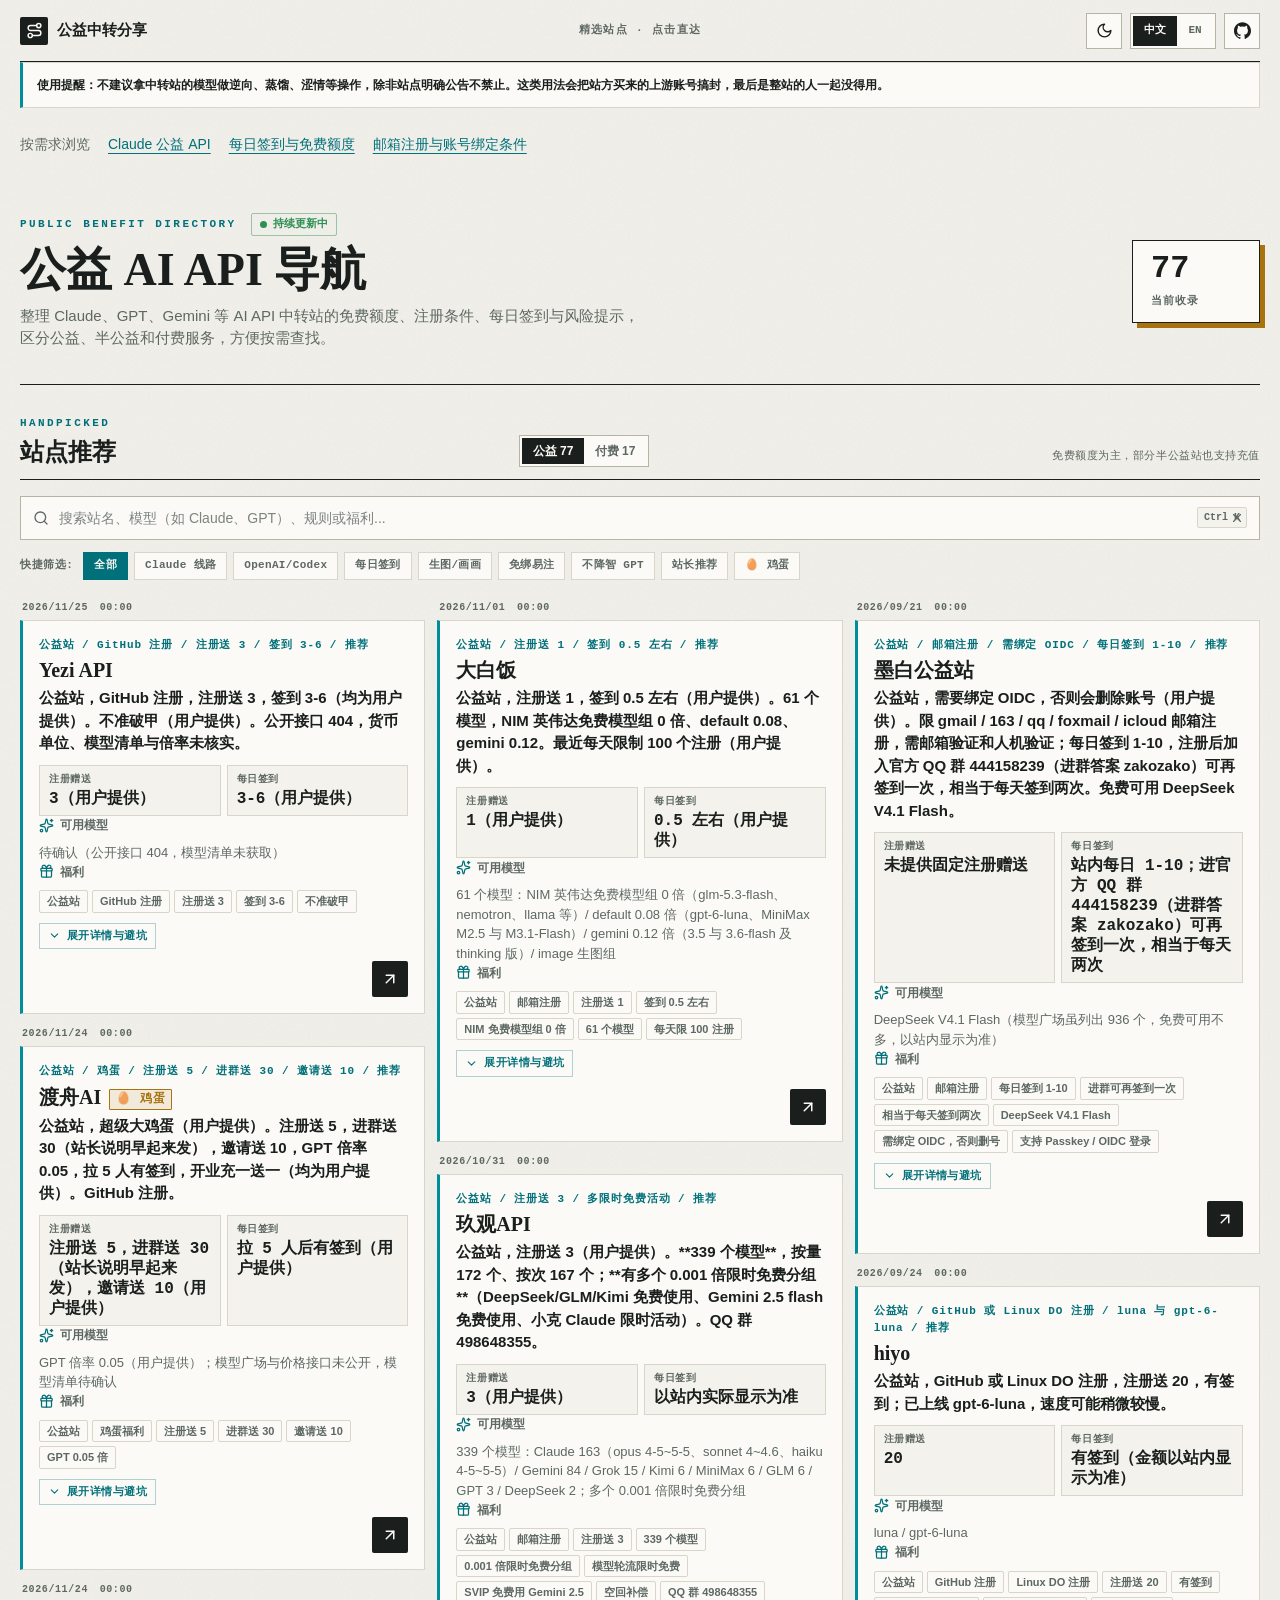
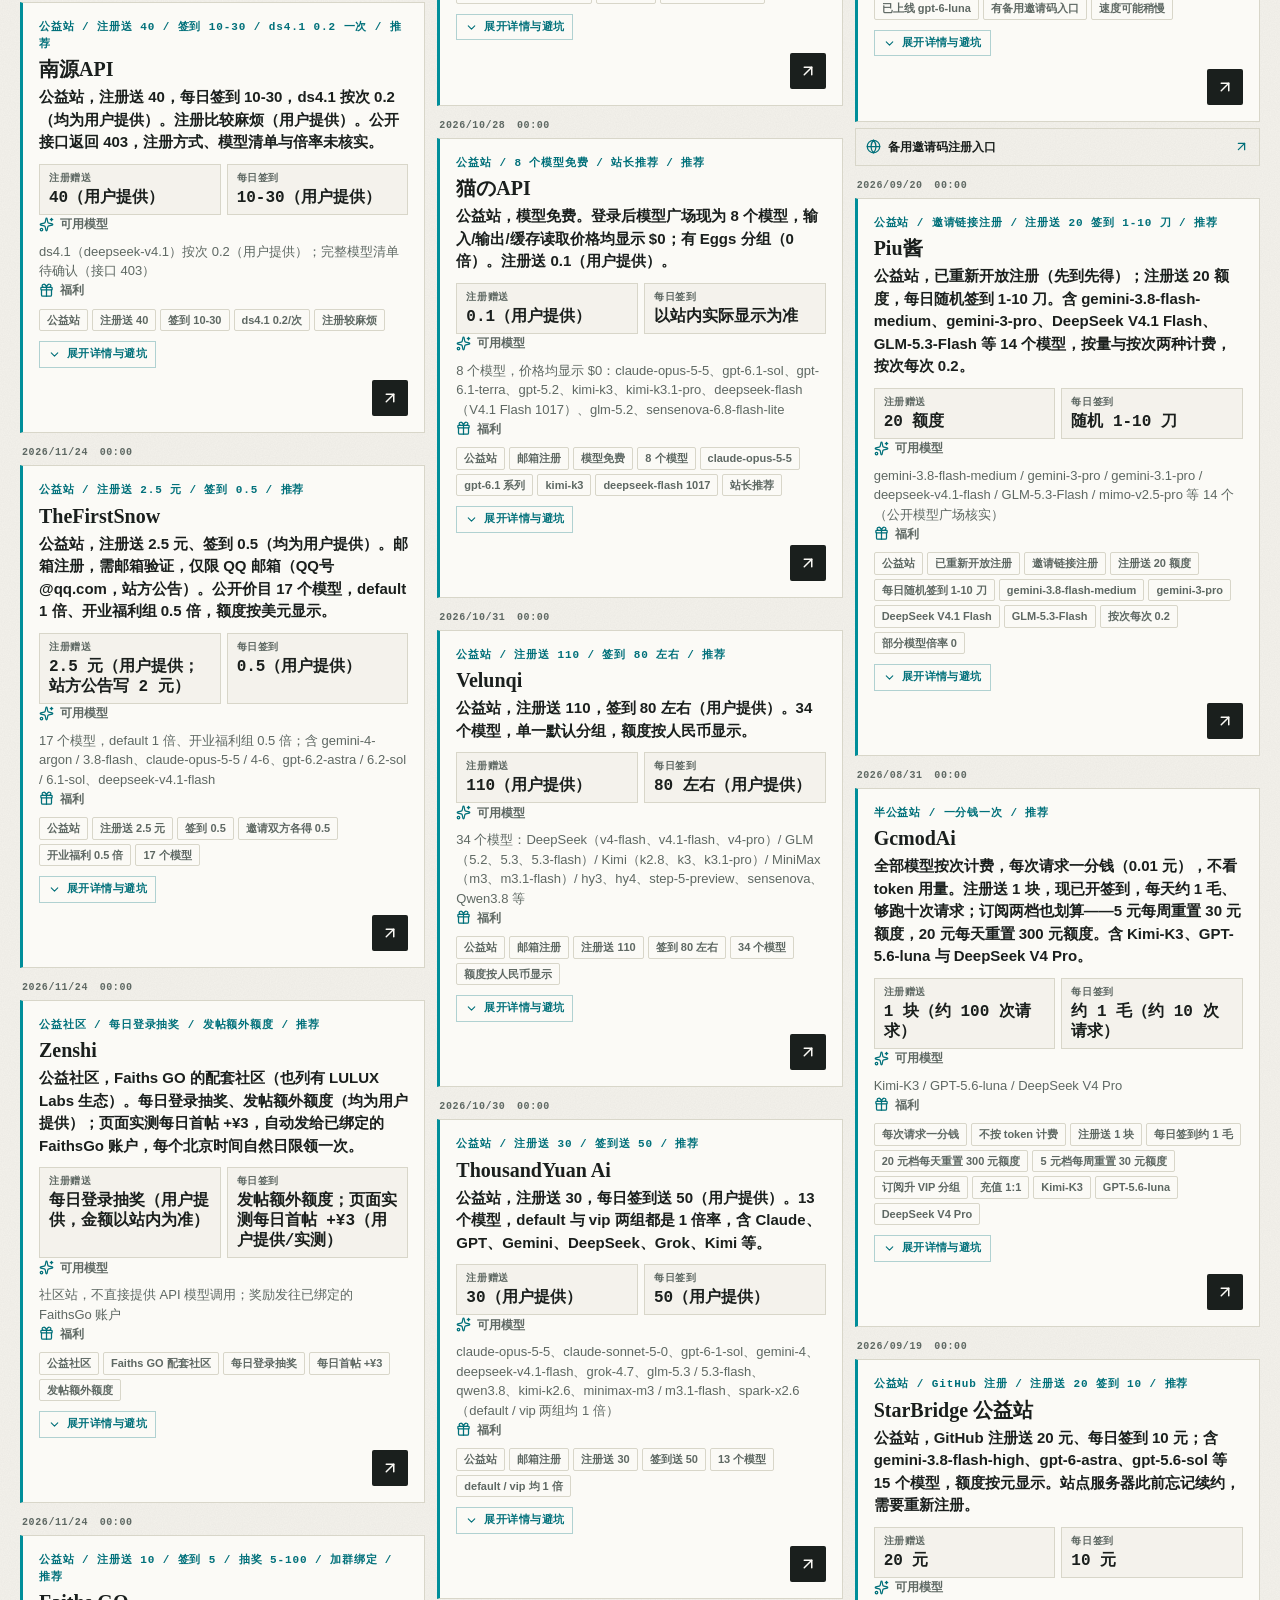
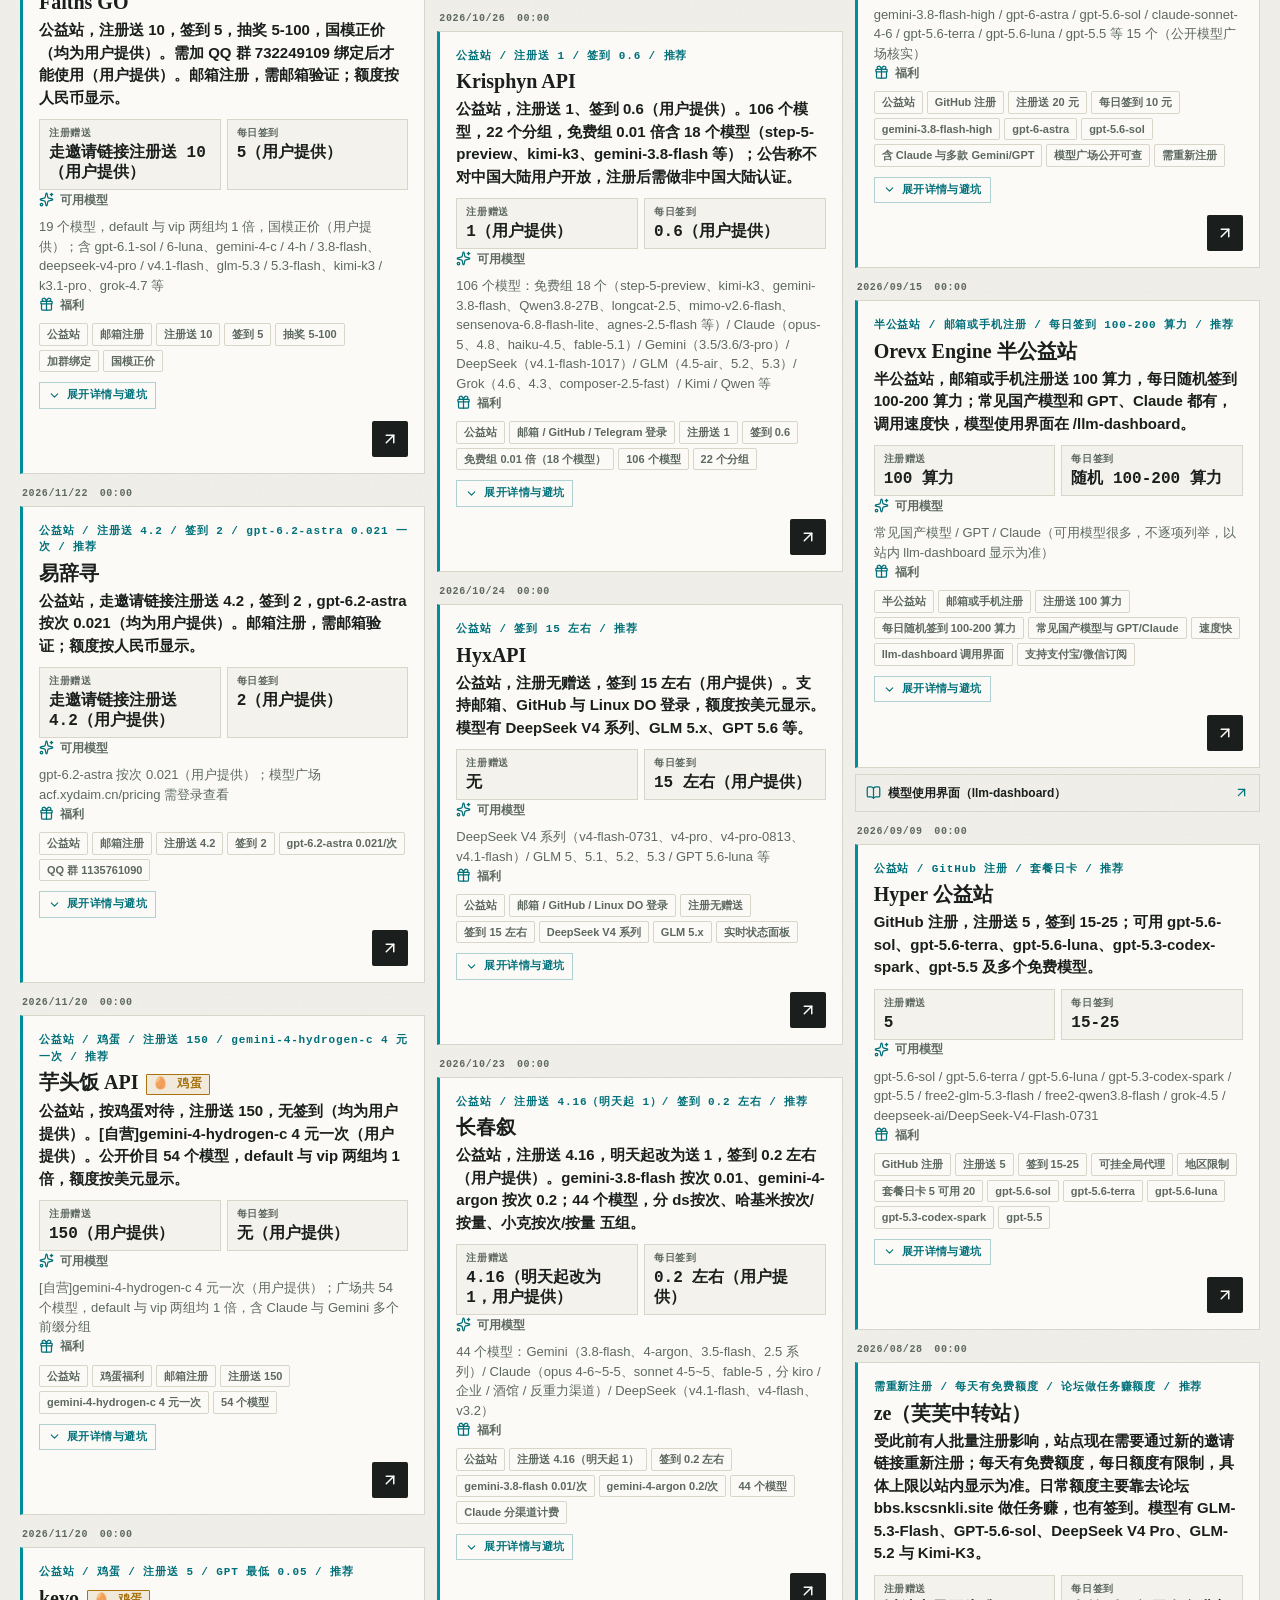
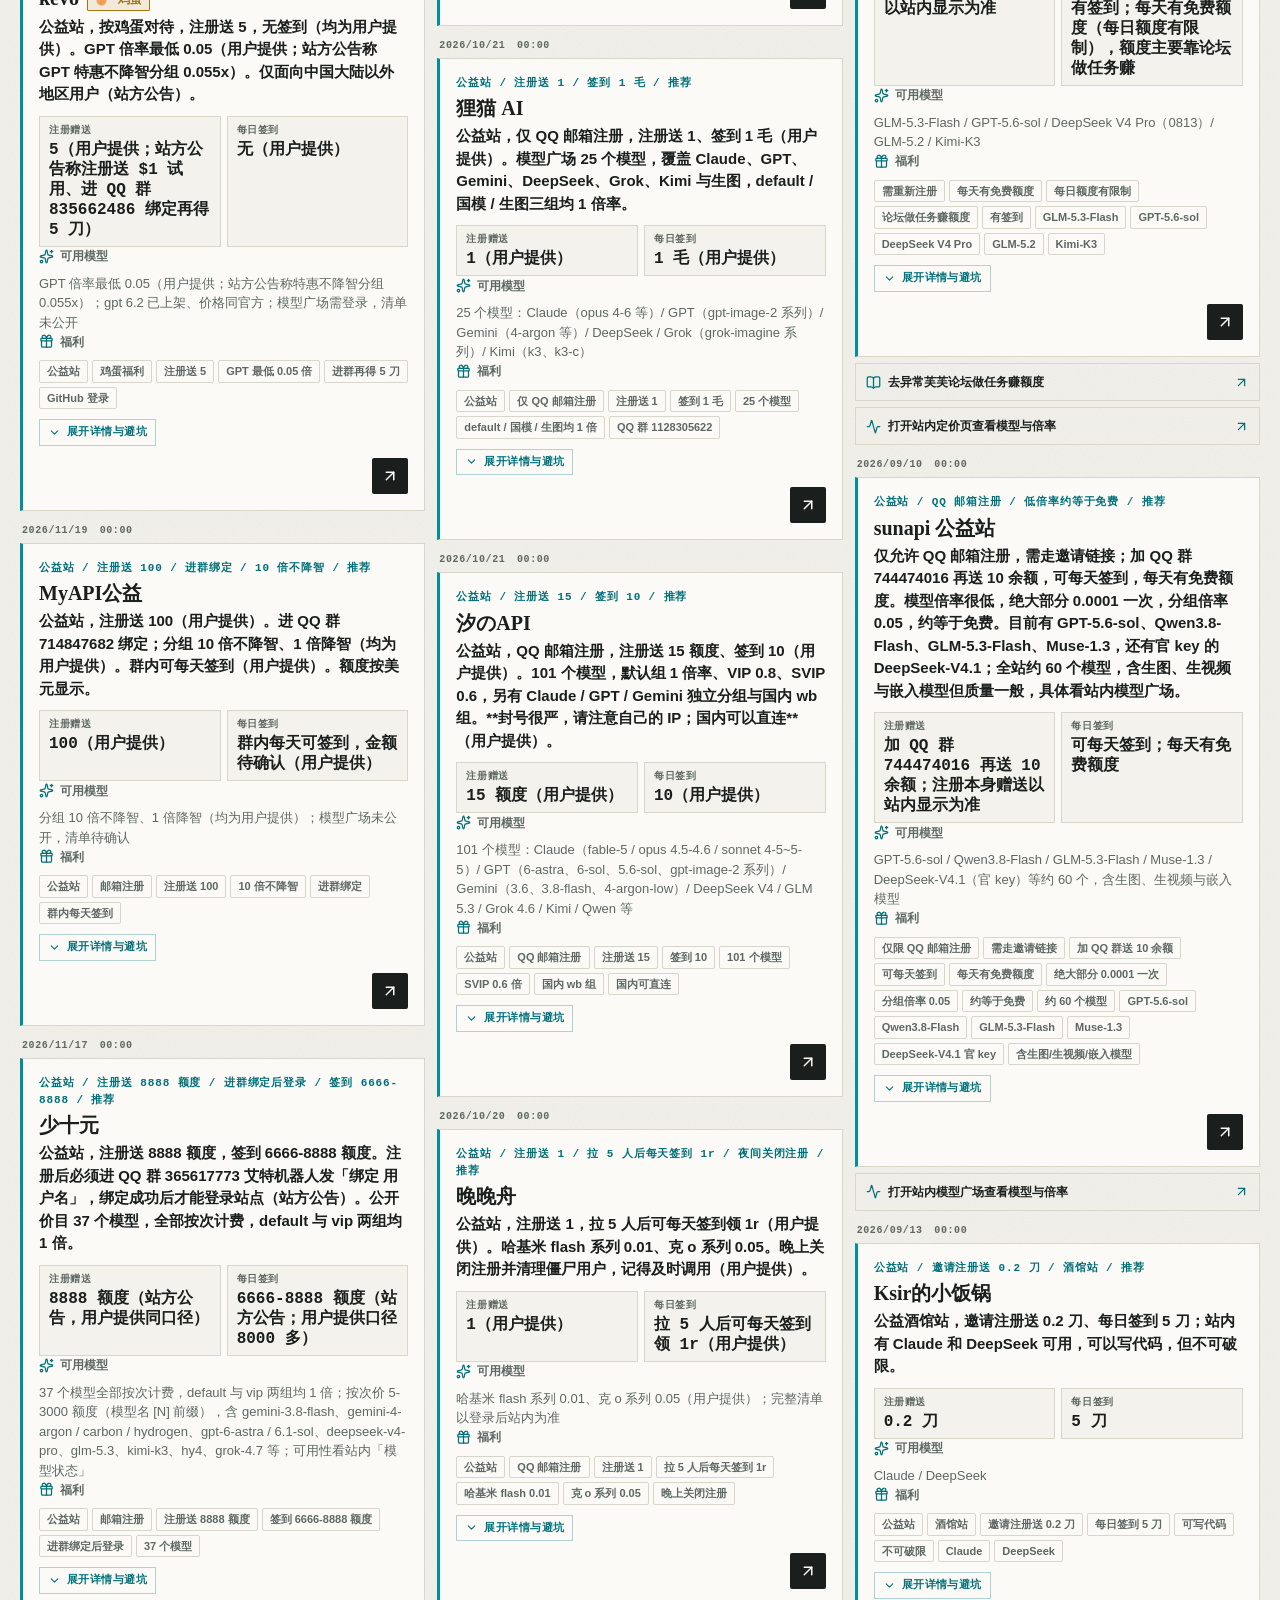
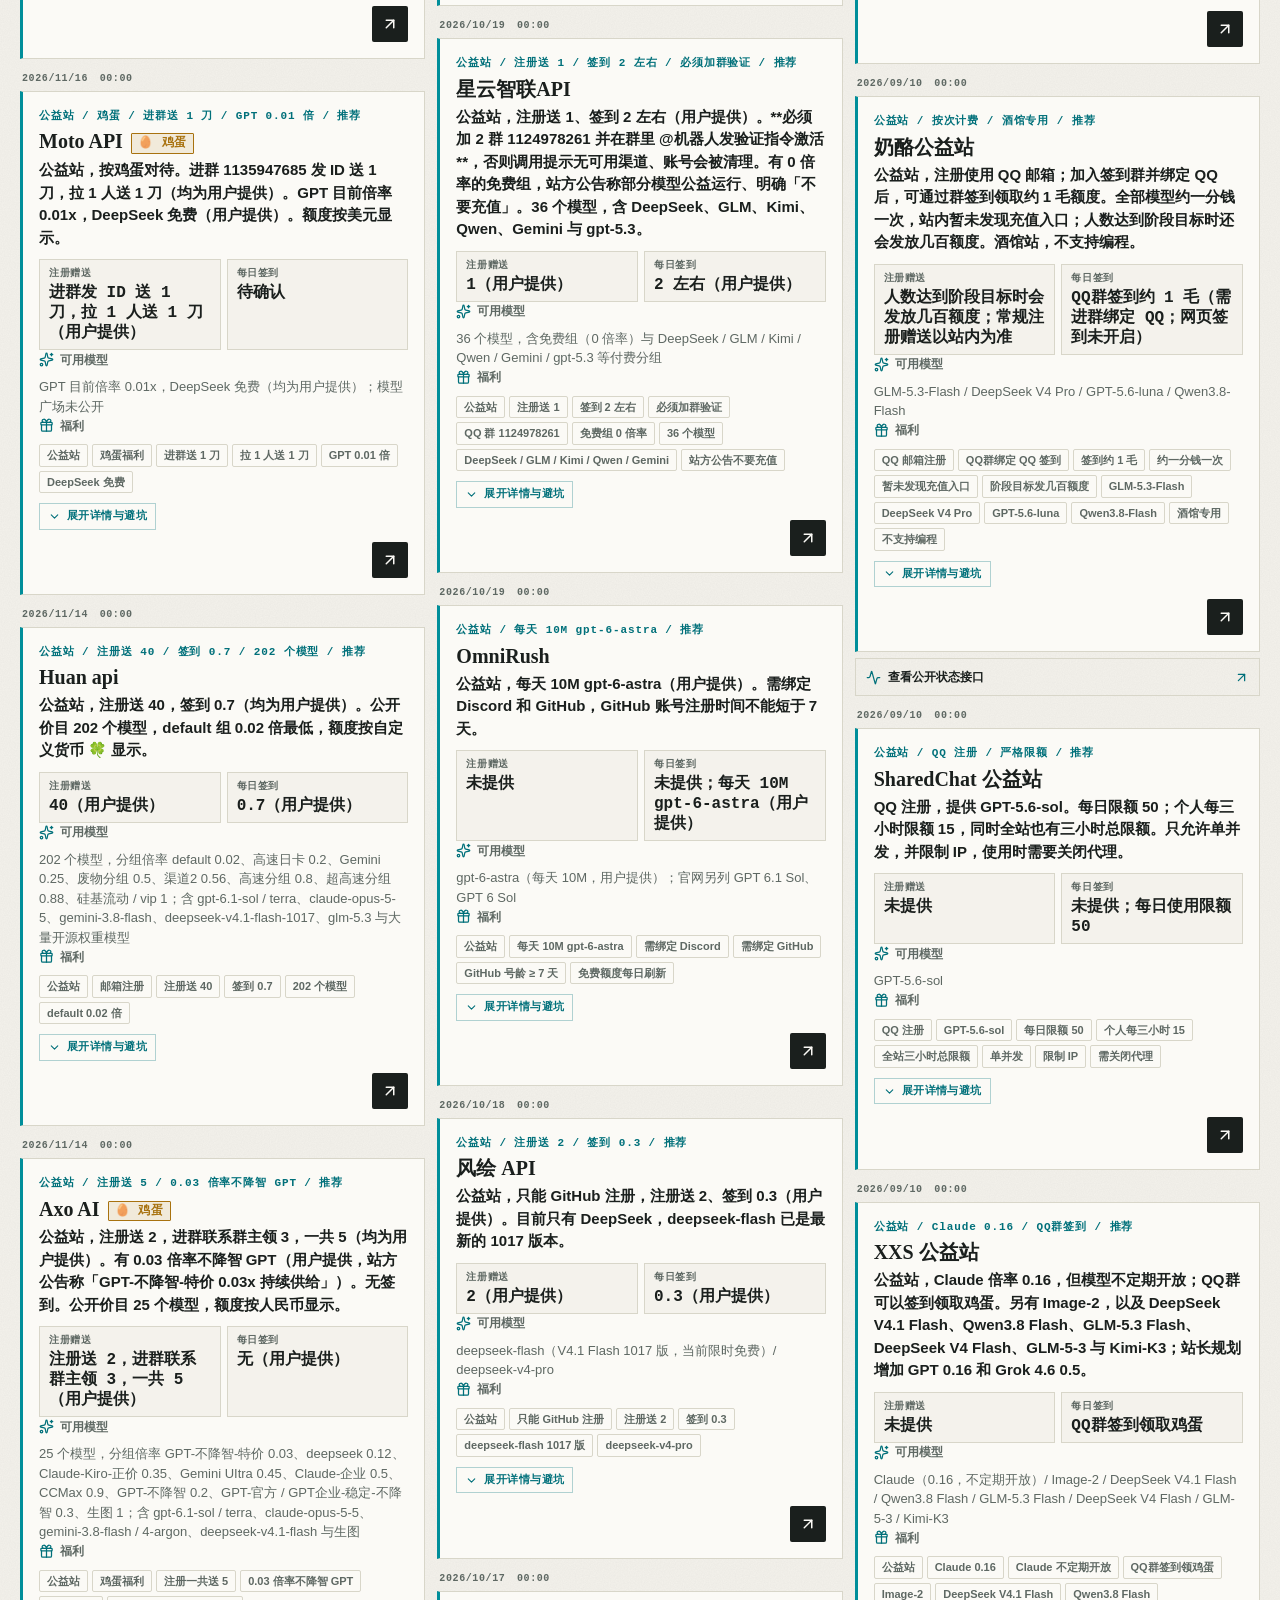
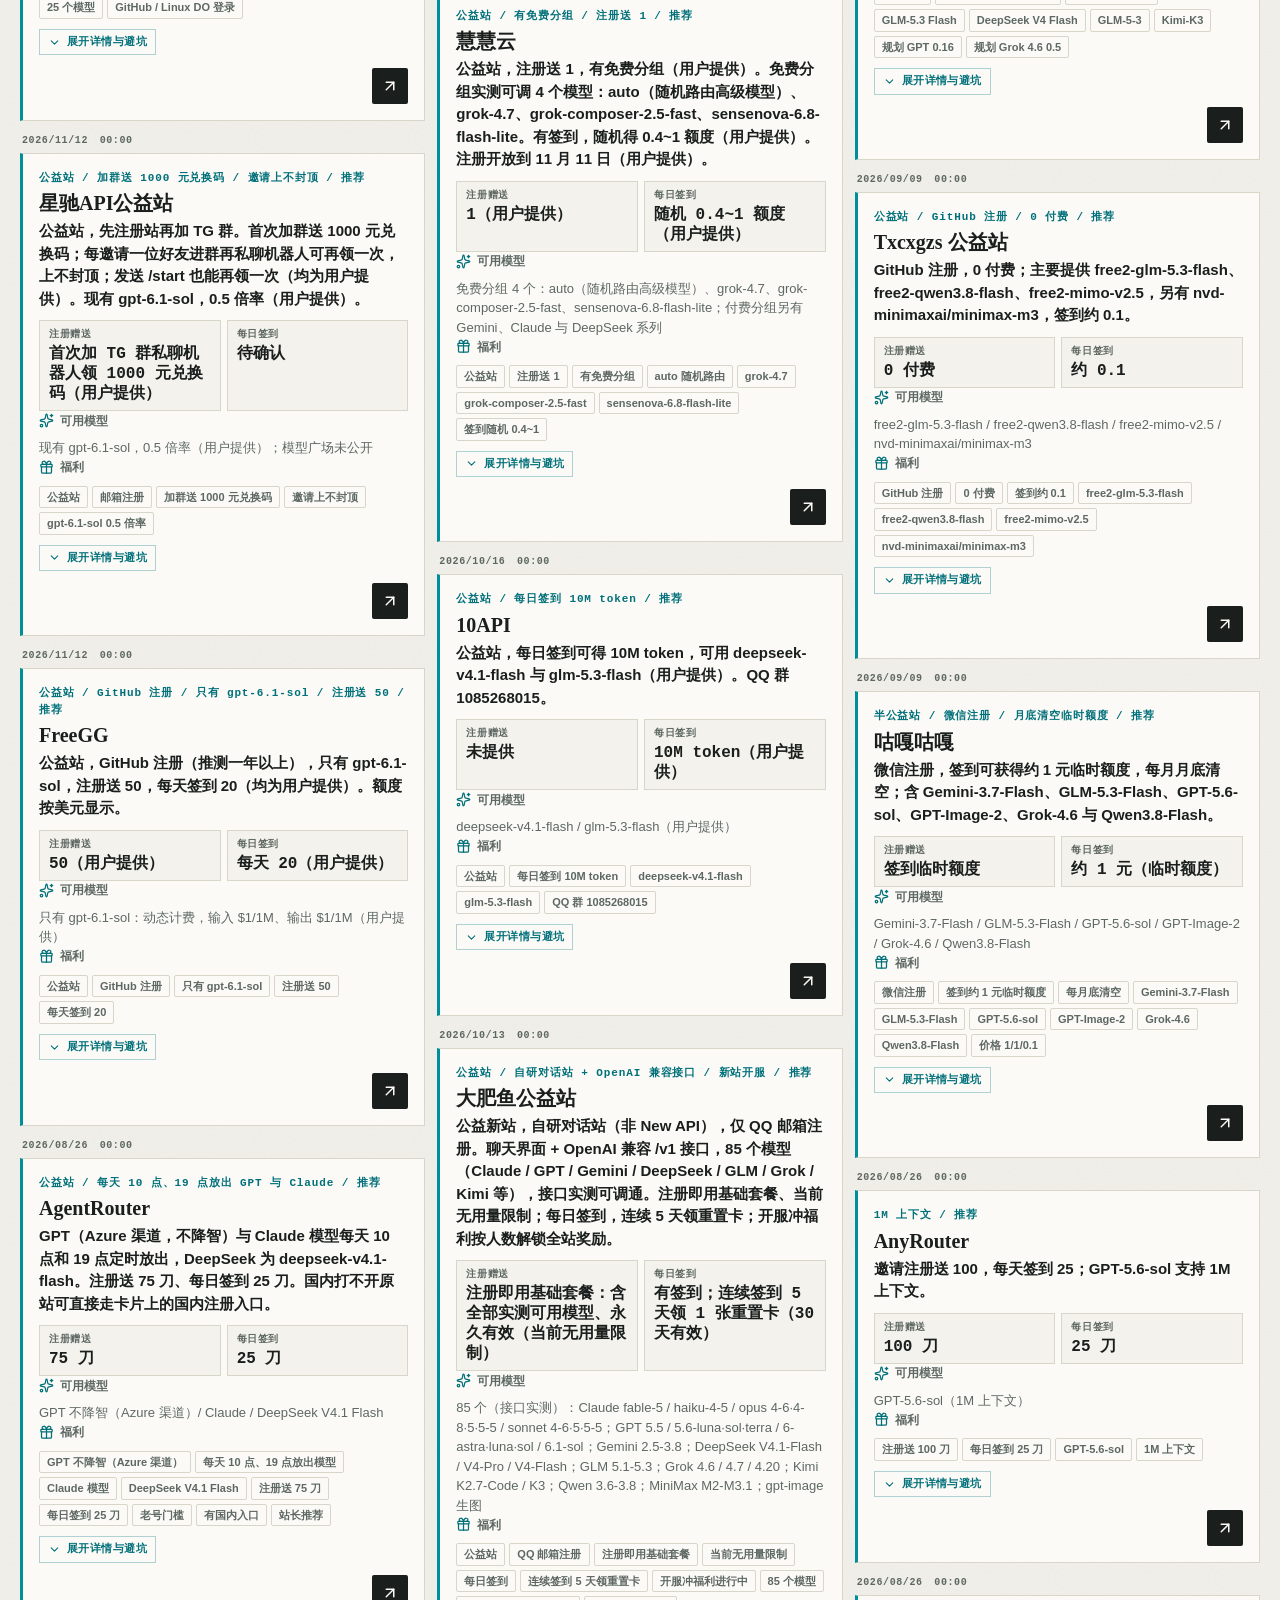
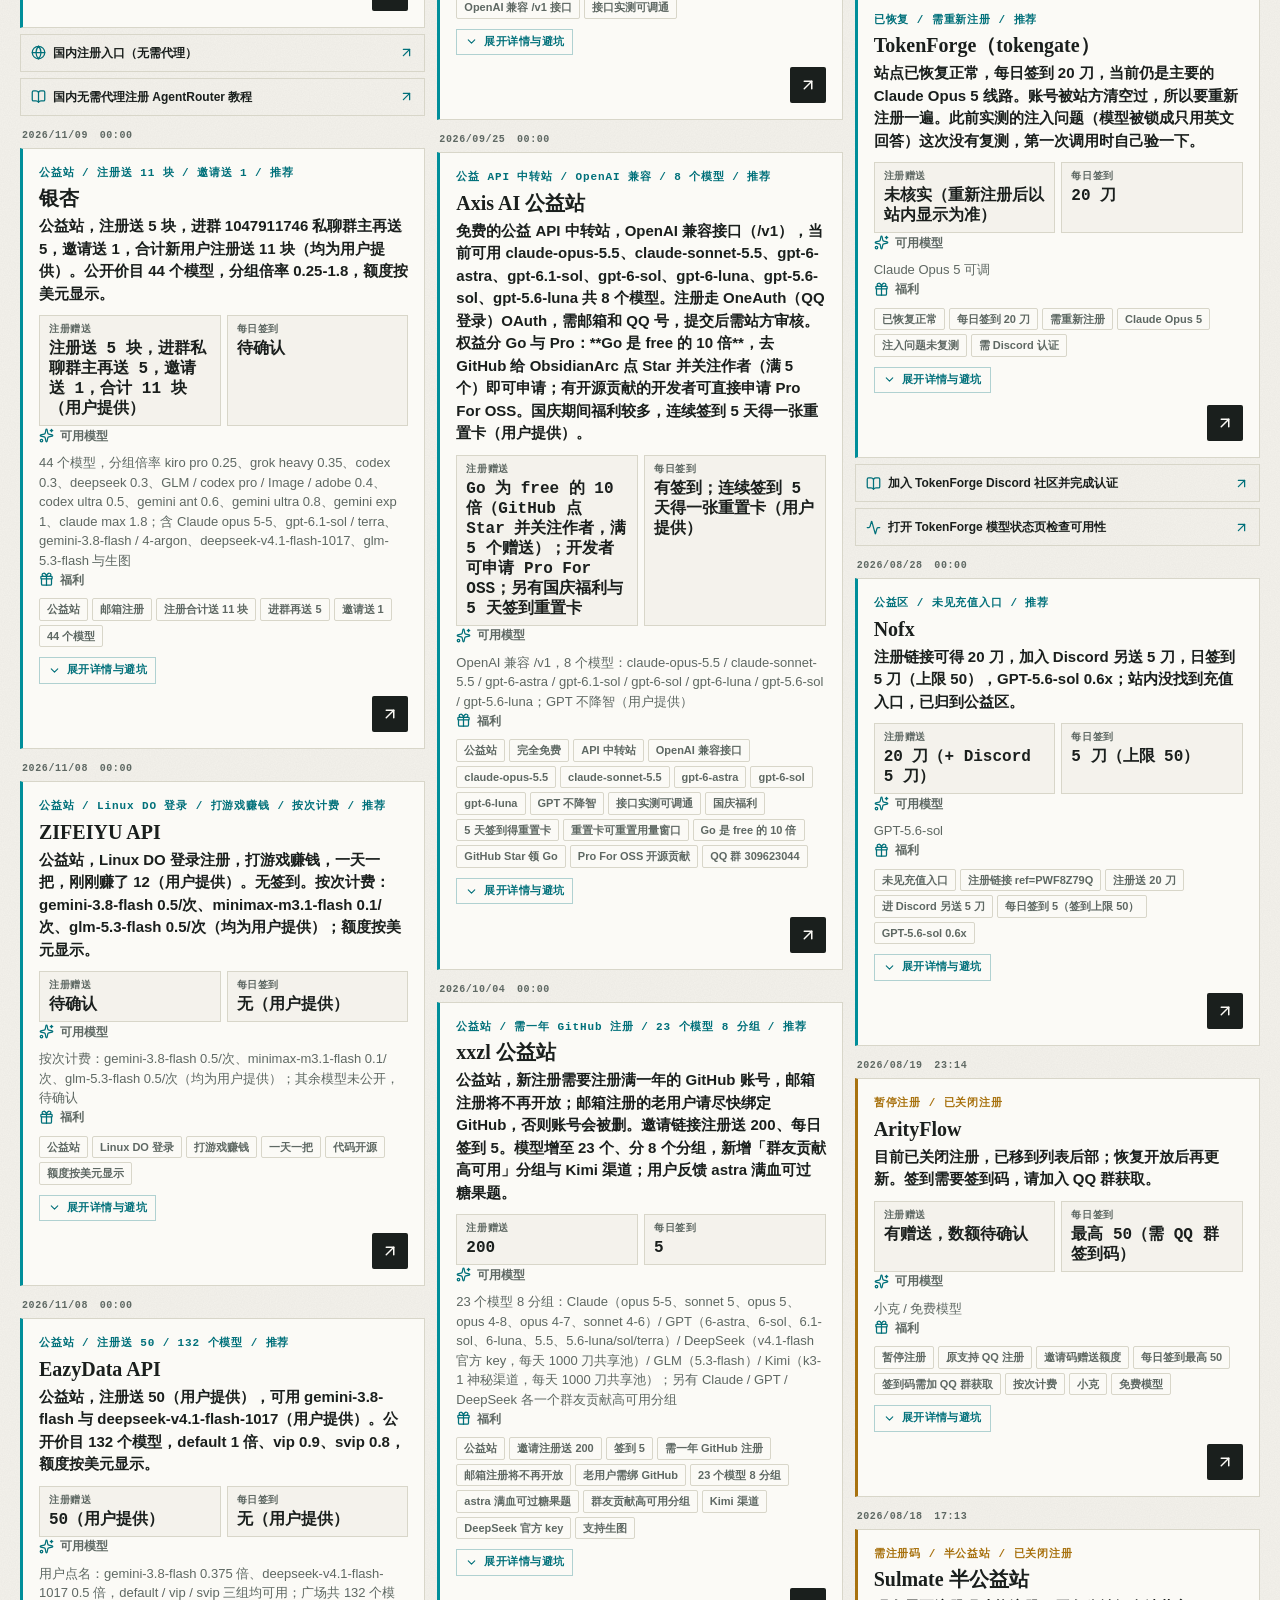
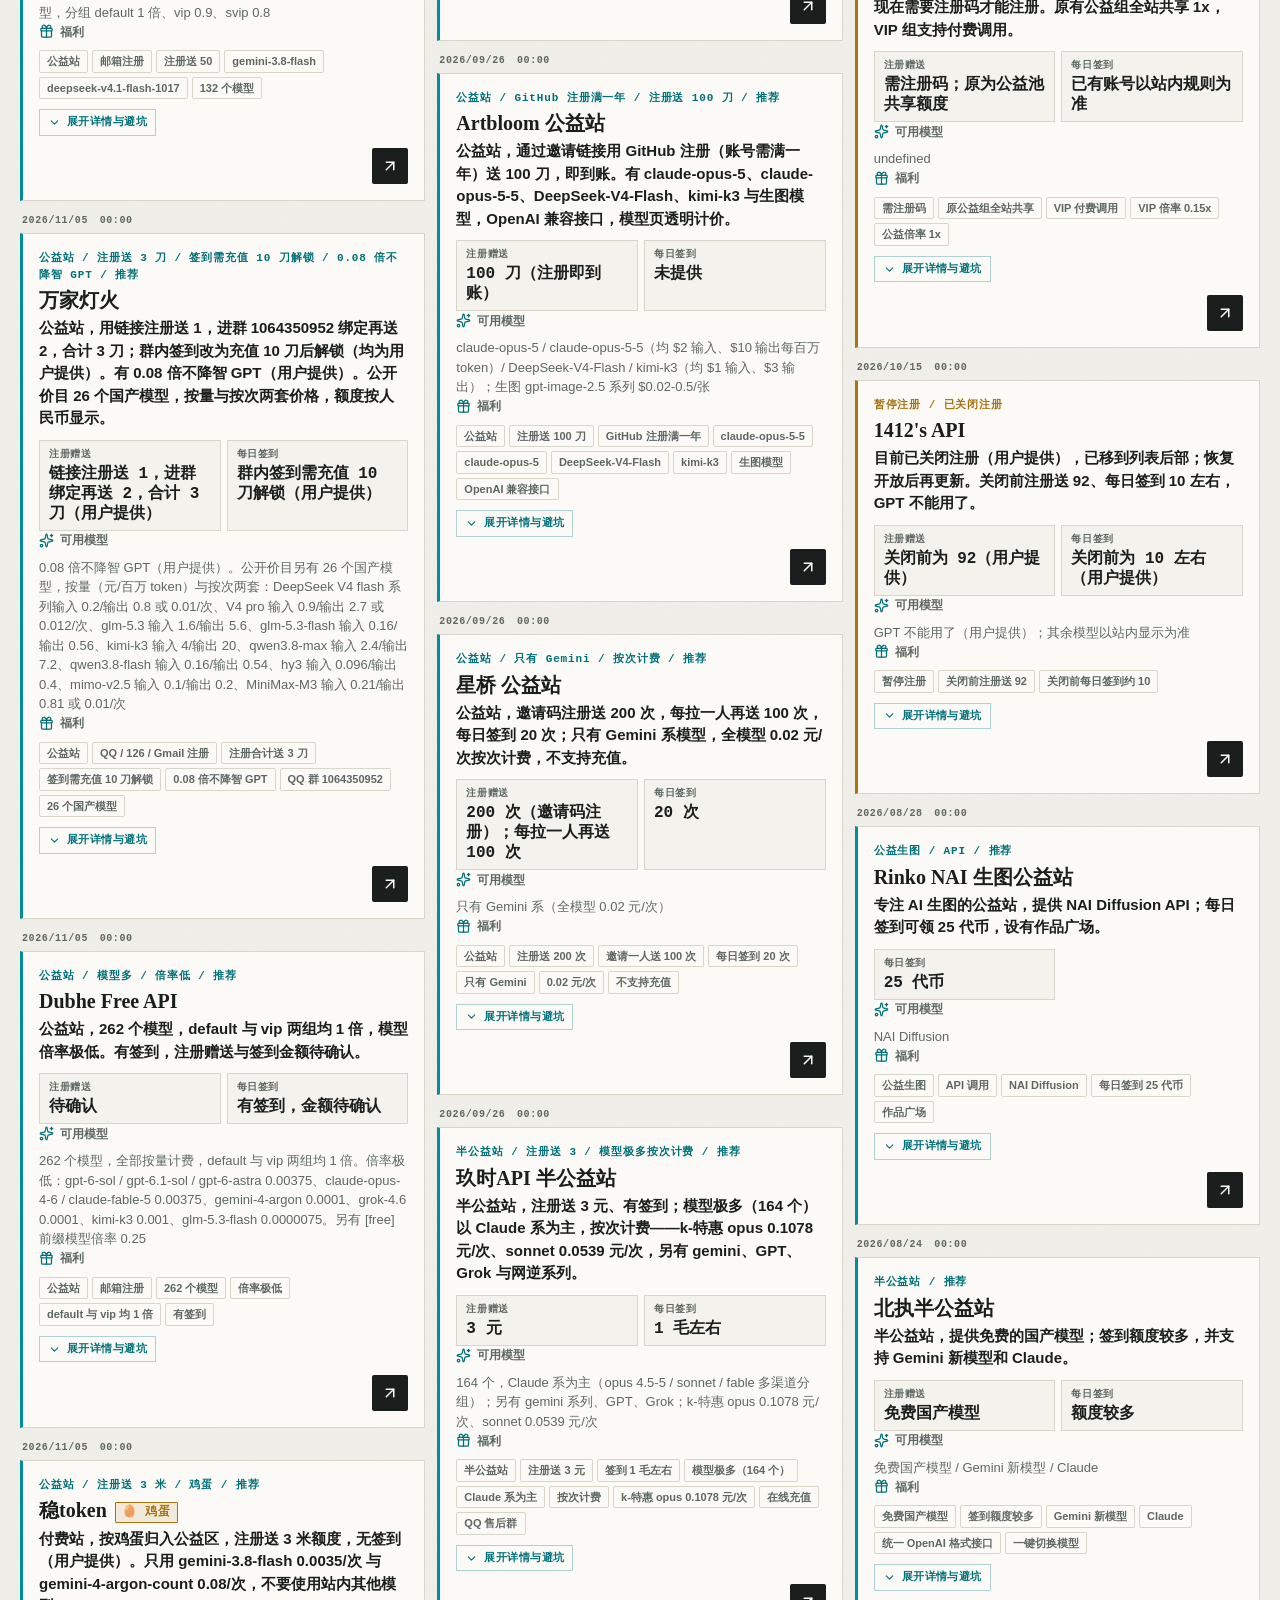
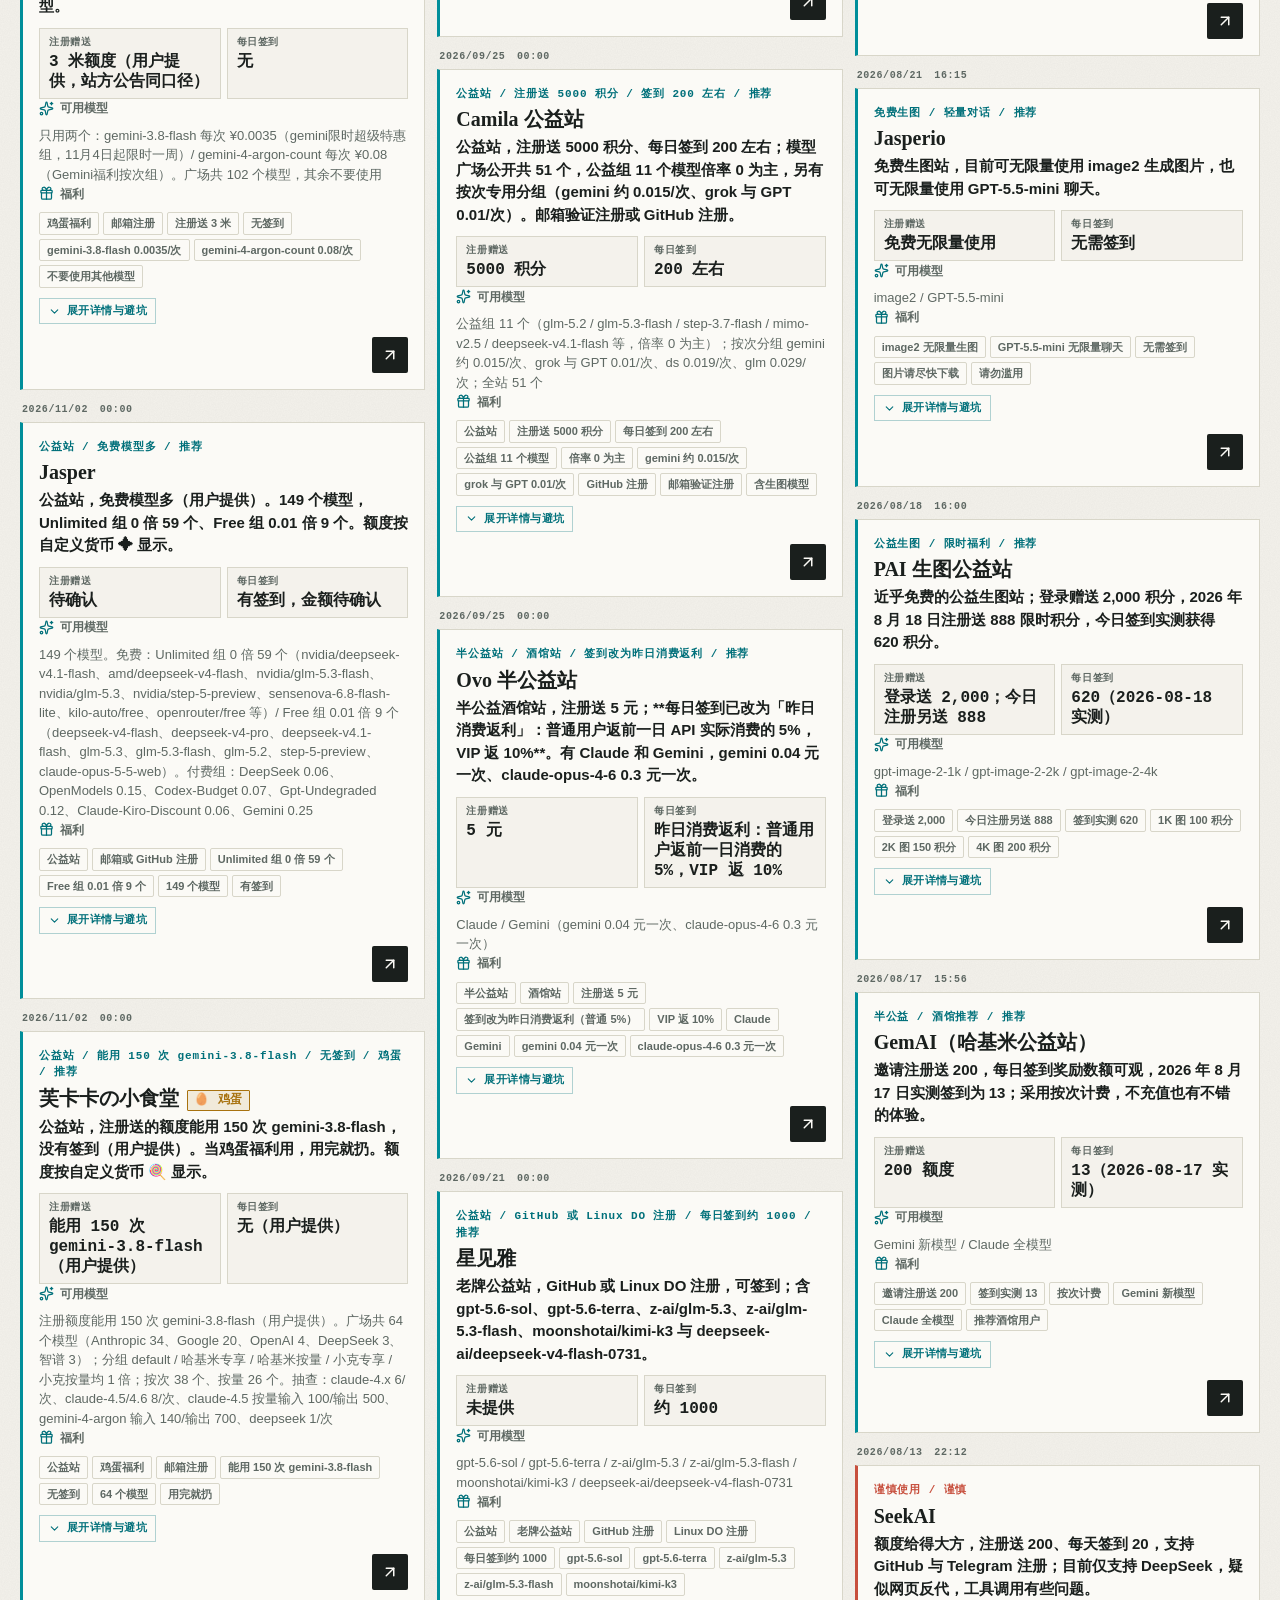
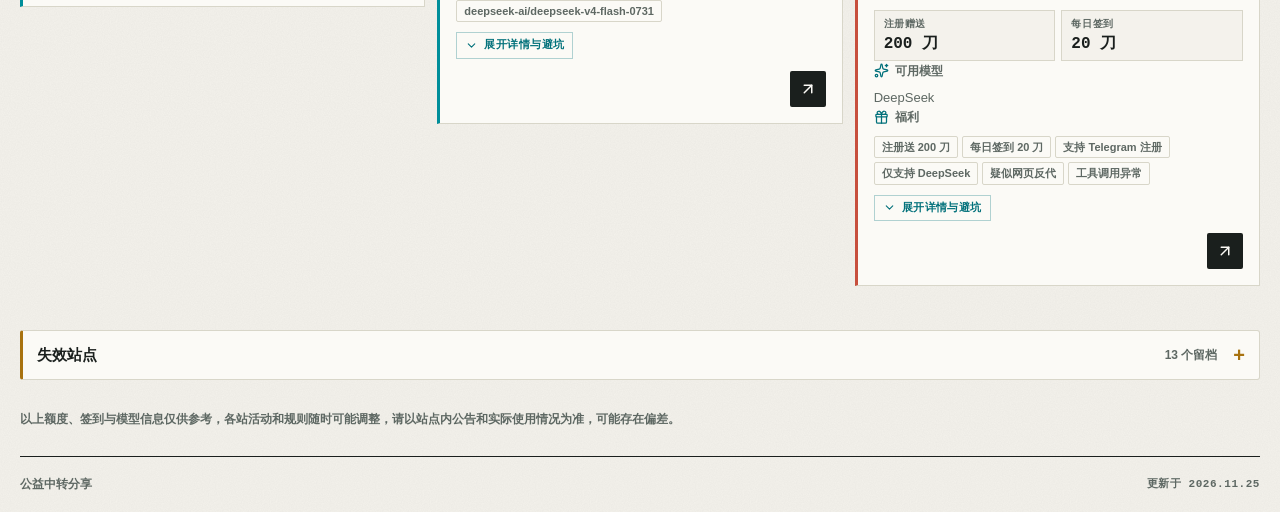
==== commit 34586384: "chore(directory): ZOO API 已下线，从在线列表下架并移入失效区归档" ====
--- a/index.html
+++ b/index.html
@@ -56,7 +56,7 @@
         document.head.appendChild(s);
       });
     </script>
-    <script src="/app.js?v=df33cff0" data-translations-src="/entry-translations.js?v=62d99fdd" defer></script>
+    <script src="/app.js?v=4129e880" data-translations-src="/entry-translations.js?v=5f50faa3" defer></script>
     <script>
       (function() {
         try {
@@ -65,7 +65,7 @@
         } catch(e) {}
       })();
     </script>
-  <script type="application/ld+json" id="structured-data">{"@context":"https://schema.org","@type":"ItemList","name":"公益 AI API 导航｜免费额度、签到福利与中转站合集","description":"公益 AI API 导航，整理 Claude、GPT、Gemini 等中转站的免费额度、每日签到、注册条件、模型信息与风险提示，区分公益、半公益和付费服务。","url":"https://ytzzjx.github.io/","inLanguage":"zh-CN","numberOfItems":95,"itemListElement":[{"@type":"ListItem","position":1,"name":"Yezi API","description":"公益站，GitHub 注册，注册送 3，签到 3-6（均为用户提供）。不准破甲（用户提供）。公开接口 404，货币单位、模型清单与倍率未核实。","url":"https://ai.yezi.help:2053/register?lottery_invite=b298cb1d22459ccfb2bbaddd218cb115f32605e9592f5b5275c5fa50f7da1207"},{"@type":"ListItem","position":2,"name":"渡舟AI","description":"公益站，超级大鸡蛋（用户提供）。注册送 5，进群送 30（站长说明早起来发），邀请送 10，GPT 倍率 0.05，拉 5 人有签到，开业充一送一（均为用户提供）。GitHub 注册。","url":"https://duzhouai.ccwu.cc/register?aff=UXDLBD783ZYB"},{"@type":"ListItem","position":3,"name":"南源API","description":"公益站，注册送 40，每日签到 10-30，ds4.1 按次 0.2（均为用户提供）。注册比较麻烦（用户提供）。公开接口返回 403，注册方式、模型清单与倍率未核实。","url":"https://api.nanyuanapi.com/sign-up?aff=iAy9"},{"@type":"ListItem","position":4,"name":"TheFirstSnow","description":"公益站，注册送 2.5 元、签到 0.5（均为用户提供）。邮箱注册，需邮箱验证，仅限 QQ 邮箱（QQ号@qq.com，站方公告）。公开价目 17 个模型，default 1 倍、开业福利组 0.5 倍，额度按美元显示。","url":"https://thefirstsnow.top/sign-up?aff=cUwo"},{"@type":"ListItem","position":5,"name":"Zenshi","description":"公益社区，Faiths GO 的配套社区（也列有 LULUX Labs 生态）。每日登录抽奖、发帖额外额度（均为用户提供）；页面实测每日首帖 +¥3，自动发给已绑定的 FaithsGo 账户，每个北京时间自然日限领一次。","url":"https://zenshi.pages.dev/login?invite=HFB6B9DV&next=/forum"},{"@type":"ListItem","position":6,"name":"Faiths GO","description":"公益站，注册送 10，签到 5，抽奖 5-100，国模正价（均为用户提供）。需加 QQ 群 732249109 绑定后才能使用（用户提供）。邮箱注册，需邮箱验证；额度按人民币显示。","url":"https://faithsgo.pages.dev/?ref=LK1e"},{"@type":"ListItem","position":7,"name":"易辞寻","description":"公益站，走邀请链接注册送 4.2，签到 2，gpt-6.2-astra 按次 0.021（均为用户提供）。邮箱注册，需邮箱验证；额度按人民币显示。","url":"https://acf.xydaim.cn/sign-up?aff=NzsO"},{"@type":"ListItem","position":8,"name":"芋头饭 API","description":"公益站，按鸡蛋对待，注册送 150，无签到（均为用户提供）。[自营]gemini-4-hydrogen-c 4 元一次（用户提供）。公开价目 54 个模型，default 与 vip 两组均 1 倍，额度按美元显示。","url":"https://api.yutou.fun/sign-up?aff=Bzvp"},{"@type":"ListItem","position":9,"name":"kevo","description":"公益站，按鸡蛋对待，注册送 5，无签到（均为用户提供）。GPT 倍率最低 0.05（用户提供；站方公告称 GPT 特惠不降智分组 0.055x）。仅面向中国大陆以外地区用户（站方公告）。","url":"https://ai.xiaowumin.top/sign-up?aff=bWUy"},{"@type":"ListItem","position":10,"name":"MyAPI公益","description":"公益站，注册送 100（用户提供）。进 QQ 群 714847682 绑定；分组 10 倍不降智、1 倍降智（均为用户提供）。群内可每天签到（用户提供）。额度按美元显示。","url":"http://free.myaiapi.site:8080/register?aff=KNKXN62DPJ98"},{"@type":"ListItem","position":11,"name":"少十元","description":"公益站，注册送 8888 额度，签到 6666-8888 额度。注册后必须进 QQ 群 365617773 艾特机器人发「绑定 用户名」，绑定成功后才能登录站点（站方公告）。公开价目 37 个模型，全部按次计费，default 与 vip 两组均 1 倍。","url":"https://shaoshiyuan.xyz/sign-up?aff=asgD"},{"@type":"ListItem","position":12,"name":"Moto API","description":"公益站，按鸡蛋对待。进群 1135947685 发 ID 送 1 刀，拉 1 人送 1 刀（均为用户提供）。GPT 目前倍率 0.01x，DeepSeek 免费（用户提供）。额度按美元显示。","url":"https://motoapi.com/sign-up?aff=JHXX"},{"@type":"ListItem","position":13,"name":"Huan api","description":"公益站，注册送 40，签到 0.7（均为用户提供）。公开价目 202 个模型，default 组 0.02 倍最低，额度按自定义货币 🍀 显示。","url":"https://api.novalyte.cn/sign-up?aff=aLgj"},{"@type":"ListItem","position":14,"name":"Axo AI","description":"公益站，注册送 2，进群联系群主领 3，一共 5（均为用户提供）。有 0.03 倍率不降智 GPT（用户提供，站方公告称「GPT-不降智-特价 0.03x 持续供给」）。无签到。公开价目 25 个模型，额度按人民币显示。","url":"https://axoai.cc/sign-up?aff=QDqX"},{"@type":"ListItem","position":15,"name":"星驰API公益站","description":"公益站，先注册站再加 TG 群。首次加群送 1000 元兑换码；每邀请一位好友进群再私聊机器人可再领一次，上不封顶；发送 /start 也能再领一次（均为用户提供）。现有 gpt-6.1-sol，0.5 倍率（用户提供）。","url":"https://xingchiapi.com/register?aff=6F9G3HF4B8W6"},{"@type":"ListItem","position":16,"name":"FreeGG","description":"公益站，GitHub 注册（推测一年以上），只有 gpt-6.1-sol，注册送 50，每天签到 20（均为用户提供）。额度按美元显示。","url":"https://freegg.app/sign-up?aff=Ynwv"},{"@type":"ListItem","position":17,"name":"AgentRouter","description":"GPT（Azure 渠道，不降智）与 Claude 模型每天 10 点和 19 点定时放出，DeepSeek 为 deepseek-v4.1-flash。注册送 75 刀、每日签到 25 刀。国内打不开原站可直接走卡片上的国内注册入口。","url":"https://agentrouter.org/register?aff=i3Xz"},{"@type":"ListItem","position":18,"name":"银杏","description":"公益站，注册送 5 块，进群 1047911746 私聊群主再送 5，邀请送 1，合计新用户注册送 11 块（均为用户提供）。公开价目 44 个模型，分组倍率 0.25-1.8，额度按美元显示。","url":"https://open.taikoapi.com/sign-up?aff=3dBN"},{"@type":"ListItem","position":19,"name":"ZIFEIYU API","description":"公益站，Linux DO 登录注册，打游戏赚钱，一天一把，刚刚赚了 12（用户提供）。无签到。按次计费：gemini-3.8-flash 0.5/次、minimax-m3.1-flash 0.1/次、glm-5.3-flash 0.5/次（均为用户提供）；额度按美元显示。","url":"https://ai.112102.xyz/sign-up?aff=94cf"},{"@type":"ListItem","position":20,"name":"EazyData API","description":"公益站，注册送 50（用户提供），可用 gemini-3.8-flash 与 deepseek-v4.1-flash-1017（用户提供）。公开价目 132 个模型，default 1 倍、vip 0.9、svip 0.8，额度按美元显示。","url":"https://eazydata.org/sign-up?aff=goIo"},{"@type":"ListItem","position":21,"name":"万家灯火","description":"公益站，用链接注册送 1，进群 1064350952 绑定再送 2，合计 3 刀；群内签到改为充值 10 刀后解锁（均为用户提供）。有 0.08 倍不降智 GPT（用户提供）。公开价目 26 个国产模型，按量与按次两套价格，额度按人民币显示。","url":"https://wjapi.vip/register?aff=ZJFB7ZVSEMYJ"},{"@type":"ListItem","position":22,"name":"Dubhe Free API","description":"公益站，262 个模型，default 与 vip 两组均 1 倍，模型倍率极低。有签到，注册赠送与签到金额待确认。","url":"https://ai.skill.wales/sign-up?aff=jqc8"},{"@type":"ListItem","position":23,"name":"稳token","description":"付费站，按鸡蛋归入公益区，注册送 3 米额度，无签到（用户提供）。只用 gemini-3.8-flash 0.0035/次 与 gemini-4-argon-count 0.08/次，不要使用站内其他模型。","url":"https://api.wentoken.si/sign-up?aff=HMTK"},{"@type":"ListItem","position":24,"name":"API 智纽","description":"付费站，目前主力（用户提供）。GPT 上下文不双倍计费。双 11 活动：0.01 倍、100% 不降智、95% 缓存命中、1 秒首字的 GPT，该分组现在就开着（用户提供），持续到 11 月 11 日 23:59。注册不送。","url":"https://ai.apizn.com/sign-up?aff=AFT4"},{"@type":"ListItem","position":25,"name":"Jasper","description":"公益站，免费模型多（用户提供）。149 个模型，Unlimited 组 0 倍 59 个、Free 组 0.01 倍 9 个。额度按自定义货币 ✦ 显示。","url":"https://api.yjs.im/sign-up?aff=5uGC"},{"@type":"ListItem","position":26,"name":"芙卡卡の小食堂","description":"公益站，注册送的额度能用 150 次 gemini-3.8-flash，没有签到（用户提供）。当鸡蛋福利用，用完就扔。额度按自定义货币 🍭 显示。","url":"https://api.fuka.win/sign-up?aff=Erxa"},{"@type":"ListItem","position":27,"name":"ZOO API","description":"公益站，注册送 0.5，签到 0.1-1（用户提供）。全站 1 元 = 1 🐱 无隐藏倍率；45 个模型，按次计费为主，太子（argon）0.04-0.08/次、3.8 flash 0.01-0.02/次。","url":"https://zooapi.gfkfqtcx.com/sign-up?aff=UpPk"},{"@type":"ListItem","position":28,"name":"大白饭","description":"公益站，注册送 1，签到 0.5 左右（用户提供）。61 个模型，NIM 英伟达免费模型组 0 倍、default 0.08、gemini 0.12。最近每天限制 100 个注册（用户提供）。","url":"https://newapi.hkkkj.qzz.io/sign-up?aff=SrUj"},{"@type":"ListItem","position":29,"name":"tntapi","description":"付费站，007 倍、90 缓存，GPT 全模型不降智（用户提供）。","url":"https://tntapi.com/register?aff=YEHKYD842LNC"},{"@type":"ListItem","position":30,"name":"梦幻API","description":"付费站，008 倍、80 缓存，GPT 全模型不降智（用户提供）。","url":"https://mhapi.net/register?aff=MPFATHYUYACF"},{"@type":"ListItem","position":31,"name":"beiluoxi","description":"付费站，GPT 007 不降智（用户提供）。","url":"https://beiluoxi.ccwu.cc/register?aff=EKZSES6FNVPX"},{"@type":"ListItem","position":32,"name":"玖观API","description":"公益站，注册送 3（用户提供）。**339 个模型**，按量 172 个、按次 167 个；**有多个 0.001 倍限时免费分组**（DeepSeek/GLM/Kimi 免费使用、Gemini 2.5 flash 免费使用、小克 Claude 限时活动）。QQ 群 498648355。","url":"https://jiuguan.cloud/sign-up?aff=PvxS"},{"@type":"ListItem","position":33,"name":"猫のAPI","description":"公益站，模型免费。登录后模型广场现为 8 个模型，输入/输出/缓存读取价格均显示 $0；有 Eggs 分组（0 倍）。注册送 0.1（用户提供）。","url":"https://www.catpawrouter.com/sign-up?aff=YugA"},{"@type":"ListItem","position":34,"name":"Velunqi","description":"公益站，注册送 110，签到 80 左右（用户提供）。34 个模型，单一默认分组，额度按人民币显示。","url":"https://velunqi.asia/sign-up?aff=EHhE"},{"@type":"ListItem","position":35,"name":"ThousandYuan Ai","description":"公益站，注册送 30，每日签到送 50（用户提供）。13 个模型，default 与 vip 两组都是 1 倍率，含 Claude、GPT、Gemini、DeepSeek、Grok、Kimi 等。","url":"https://api.thousandyuan.dpdns.org/sign-up?aff=vDuG"},{"@type":"ListItem","position":36,"name":"秋刀鱼","description":"付费酒馆站，注册送 2.5，没有签到（用户提供）。重点：argon 0.02/次（用户提供）。","url":"https://qiudaoy.com/sign-up?aff=V9zw"},{"@type":"ListItem","position":37,"name":"Krisphyn API","description":"公益站，注册送 1、签到 0.6（用户提供）。106 个模型，22 个分组，免费组 0.01 倍含 18 个模型（step-5-preview、kimi-k3、gemini-3.8-flash 等）；公告称不对中国大陆用户开放，注册后需做非中国大陆认证。","url":"https://api.krisphyn.cc/sign-up?aff=RHNm"},{"@type":"ListItem","position":38,"name":"HyxAPI","description":"公益站，注册无赠送，签到 15 左右（用户提供）。支持邮箱、GitHub 与 Linux DO 登录，额度按美元显示。模型有 DeepSeek V4 系列、GLM 5.x、GPT 5.6 等。","url":"https://hyxware.com/auth?mode=register&aff=iSln"},{"@type":"ListItem","position":39,"name":"长春叙","description":"公益站，注册送 4.16，明天起改为送 1，签到 0.2 左右（用户提供）。gemini-3.8-flash 按次 0.01、gemini-4-argon 按次 0.2；44 个模型，分 ds按次、哈基米按次/按量、小克按次/按量 五组。","url":"https://changchunxu.xyz/sign-up?aff=YRjX"},{"@type":"ListItem","position":40,"name":"狸猫 AI","description":"公益站，仅 QQ 邮箱注册，注册送 1、签到 1 毛（用户提供）。模型广场 25 个模型，覆盖 Claude、GPT、Gemini、DeepSeek、Grok、Kimi 与生图，default / 国模 / 生图三组均 1 倍率。","url":"https://limao-api.com/sign-up?aff=QKlJ"},{"@type":"ListItem","position":41,"name":"汐のAPI","description":"公益站，QQ 邮箱注册，注册送 15 额度、签到 10（用户提供）。101 个模型，默认组 1 倍率、VIP 0.8、SVIP 0.6，另有 Claude / GPT / Gemini 独立分组与国内 wb 组。**封号很严，请注意自己的 IP；国内可以直连**（用户提供）。","url":"https://api.203236.xyz/sign-up"},{"@type":"ListItem","position":42,"name":"晚晚舟","description":"公益站，注册送 1，拉 5 人后可每天签到领 1r（用户提供）。哈基米 flash 系列 0.01、克 o 系列 0.05。晚上关闭注册并清理僵尸用户，记得及时调用（用户提供）。","url":"https://wanwanzhou.top/register?aff=E44252EBQGS2"},{"@type":"ListItem","position":43,"name":"星云智联API","description":"公益站，注册送 1、签到 2 左右（用户提供）。**必须加 2 群 1124978261 并在群里 @机器人发验证指令激活**，否则调用提示无可用渠道、账号会被清理。有 0 倍率的免费组，站方公告称部分模型公益运行、明确「不要充值」。36 个模型，含 DeepSeek、GLM、Kimi、Qwen、Gemini 与 gpt-5.3。","url":"https://api.xincloud.top/sign-up?aff=YOv3"},{"@type":"ListItem","position":44,"name":"OmniRush","description":"公益站，每天 10M gpt-6-astra（用户提供）。需绑定 Discord 和 GitHub，GitHub 账号注册时间不能短于 7 天。","url":"https://omnirush.ai/console?ref=SUS3JHD9"},{"@type":"ListItem","position":45,"name":"风绘 API","description":"公益站，只能 GitHub 注册，注册送 2、签到 0.3（用户提供）。目前只有 DeepSeek，deepseek-flash 已是最新的 1017 版本。","url":"https://api.huidev.com/sign-up?aff=SPqL"},{"@type":"ListItem","position":46,"name":"慧慧云","description":"公益站，注册送 1，有免费分组（用户提供）。免费分组实测可调 4 个模型：auto（随机路由高级模型）、grok-4.7、grok-composer-2.5-fast、sensenova-6.8-flash-lite。有签到，随机得 0.4~1 额度（用户提供）。注册开放到 11 月 11 日（用户提供）。","url":"https://api.huihuiyun.top/register?aff=AHAL3TAU466P"},{"@type":"ListItem","position":47,"name":"10API","description":"公益站，每日签到可得 10M token，可用 deepseek-v4.1-flash 与 glm-5.3-flash（用户提供）。QQ 群 1085268015。","url":"https://nextapi.store/login?inv=INVY5KXY1ZN"},{"@type":"ListItem","position":48,"name":"大肥鱼公益站","description":"公益新站，自研对话站（非 New API），仅 QQ 邮箱注册。聊天界面 + OpenAI 兼容 /v1 接口，85 个模型（Claude / GPT / Gemini / DeepSeek / GLM / Grok / Kimi 等），接口实测可调通。注册即用基础套餐、当前无用量限制；每日签到，连续 5 天领重置卡；开服冲福利按人数解锁全站奖励。","url":"https://arc.103-121-95-72.sslip.io/register?invite=XXPSNBJP"},{"@type":"ListItem","position":49,"name":"Axis AI 公益站","description":"免费的公益 API 中转站，OpenAI 兼容接口（/v1），当前可用 claude-opus-5.5、claude-sonnet-5.5、gpt-6-astra、gpt-6.1-sol、gpt-6-sol、gpt-6-luna、gpt-5.6-sol、gpt-5.6-luna 共 8 个模型。注册走 OneAuth（QQ 登录）OAuth，需邮箱和 QQ 号，提交后需站方审核。权益分 Go 与 Pro：**Go 是 free 的 10 倍**，去 GitHub 给 ObsidianArc 点 Star 并关注作者（满 5 个）即可申请；有开源贡献的开发者可直接申请 Pro For OSS。国庆期间福利较多，连续签到 5 天得一张重置卡（用户提供）。","url":"https://ai.onyxaxis.org/register?invite=AMMRWZ5P"},{"@type":"ListItem","position":50,"name":"xxzl 公益站","description":"公益站，新注册需要注册满一年的 GitHub 账号，邮箱注册将不再开放；邮箱注册的老用户请尽快绑定 GitHub，否则账号会被删。邀请链接注册送 200、每日签到 5。模型增至 23 个、分 8 个分组，新增「群友贡献高可用」分组与 Kimi 渠道；用户反馈 astra 满血可过糖果题。","url":"https://ai.1tim.com/sign-up?aff=TyKU"},{"@type":"ListItem","position":51,"name":"Artbloom 公益站","description":"公益站，通过邀请链接用 GitHub 注册（账号需满一年）送 100 刀，即到账。有 claude-opus-5、claude-opus-5-5、DeepSeek-V4-Flash、kimi-k3 与生图模型，OpenAI 兼容接口，模型页透明计价。","url":"https://api.artbloom.tech/signup?ref=564I5GN2SY"},{"@type":"ListItem","position":52,"name":"星桥 公益站","description":"公益站，邀请码注册送 200 次，每拉一人再送 100 次，每日签到 20 次；只有 Gemini 系模型，全模型 0.02 元/次按次计费，不支持充值。","url":"https://xingqiao.chat/sign-up?aff=11NC"},{"@type":"ListItem","position":53,"name":"玖时API 半公益站","description":"半公益站，注册送 3 元、有签到；模型极多（164 个）以 Claude 系为主，按次计费——k-特惠 opus 0.1078 元/次、sonnet 0.0539 元/次，另有 gemini、GPT、Grok 与网逆系列。","url":"https://api.jiushi.xin/register?aff=KQiA"},{"@type":"ListItem","position":54,"name":"Camila 公益站","description":"公益站，注册送 5000 积分、每日签到 200 左右；模型广场公开共 51 个，公益组 11 个模型倍率 0 为主，另有按次专用分组（gemini 约 0.015/次、grok 与 GPT 0.01/次）。邮箱验证注册或 GitHub 注册。","url":"https://free.camila.qzz.io/sign-up?aff=qF18"},{"@type":"ListItem","position":55,"name":"Ovo 半公益站","description":"半公益酒馆站，注册送 5 元；**每日签到已改为「昨日消费返利」：普通用户返前一日 API 实际消费的 5%，VIP 返 10%**。有 Claude 和 Gemini，gemini 0.04 元一次、claude-opus-4-6 0.3 元一次。","url":"https://ovoapi.cn/sign-up?aff=st79"},{"@type":"ListItem","position":56,"name":"星见雅","description":"老牌公益站，GitHub 或 Linux DO 注册，可签到；含 gpt-5.6-sol、gpt-5.6-terra、z-ai/glm-5.3、z-ai/glm-5.3-flash、moonshotai/kimi-k3 与 deepseek-ai/deepseek-v4-flash-0731。","url":"https://new.xinjianya.top/register?aff=NTKW"},{"@type":"ListItem","position":57,"name":"墨白公益站","description":"公益站，需要绑定 OIDC，否则会删除账号（用户提供）。限 gmail / 163 / qq / foxmail / icloud 邮箱注册，需邮箱验证和人机验证；每日签到 1-10，注册后加入官方 QQ 群 444158239（进群答案 zakozako）可再签到一次，相当于每天签到两次。免费可用 DeepSeek V4.1 Flash。","url":"https://new.ai.hinswu.top/sign-up?aff=L6as"},{"@type":"ListItem","position":58,"name":"hiyo","description":"公益站，GitHub 或 Linux DO 注册，注册送 20，有签到；已上线 gpt-6-luna，速度可能稍微较慢。","url":"https://free.hiyo.top/register?aff=ASBDCX98PNNG"},{"@type":"ListItem","position":59,"name":"Piu酱","description":"公益站，已重新开放注册（先到先得）；注册送 20 额度，每日随机签到 1-10 刀。含 gemini-3.8-flash-medium、gemini-3-pro、DeepSeek V4.1 Flash、GLM-5.3-Flash 等 14 个模型，按量与按次两种计费，按次每次 0.2。","url":"https://piu.du4s.com/sign-up?aff=SjXZ"},{"@type":"ListItem","position":60,"name":"GcmodAi","description":"全部模型按次计费，每次请求一分钱（0.01 元），不看 token 用量。注册送 1 块，现已开签到，每天约 1 毛、够跑十次请求；订阅两档也划算——5 元每周重置 30 元额度，20 元每天重置 300 元额度。含 Kimi-K3、GPT-5.6-luna 与 DeepSeek V4 Pro。","url":"https://gcmod.bond/register?aff=4wem"},{"@type":"ListItem","position":61,"name":"StarBridge 公益站","description":"公益站，GitHub 注册送 20 元、每日签到 10 元；含 gemini-3.8-flash-high、gpt-6-astra、gpt-5.6-sol 等 15 个模型，额度按元显示。站点服务器此前忘记续约，需要重新注册。","url":"https://api.careke.cn/sign-up?aff=MYwA"},{"@type":"ListItem","position":62,"name":"Orevx Engine 半公益站","description":"半公益站，邮箱或手机注册送 100 算力，每日随机签到 100-200 算力；常见国产模型和 GPT、Claude 都有，调用速度快，模型使用界面在 /llm-dashboard。","url":"https://orevx.ai/login?mode=register&inviteCode=FAGCRGAT"},{"@type":"ListItem","position":63,"name":"Hyper 公益站","description":"GitHub 注册，注册送 5，签到 15-25；可用 gpt-5.6-sol、gpt-5.6-terra、gpt-5.6-luna、gpt-5.3-codex-spark、gpt-5.5 及多个免费模型。","url":"https://ai.hyper.nyc.mn/sign-up?aff=IY2B"},{"@type":"ListItem","position":64,"name":"ze（芙芙中转站）","description":"受此前有人批量注册影响，站点现在需要通过新的邀请链接重新注册；每天有免费额度，每日额度有限制，具体上限以站内显示为准。日常额度主要靠去论坛 bbs.kscsnkli.site 做任务赚，也有签到。模型有 GLM-5.3-Flash、GPT-5.6-sol、DeepSeek V4 Pro、GLM-5.2 与 Kimi-K3。","url":"https://api2.kscsnkli.site/sign-up?aff=IE8H"},{"@type":"ListItem","position":65,"name":"sunapi 公益站","description":"仅允许 QQ 邮箱注册，需走邀请链接；加 QQ 群 744474016 再送 10 余额，可每天签到，每天有免费额度。模型倍率很低，绝大部分 0.0001 一次，分组倍率 0.05，约等于免费。目前有 GPT-5.6-sol、Qwen3.8-Flash、GLM-5.3-Flash、Muse-1.3，还有官 key 的 DeepSeek-V4.1；全站约 60 个模型，含生图、生视频与嵌入模型但质量一般，具体看站内模型广场。","url":"https://sunapi.5201201314.top/sign-up?aff=rF1K"},{"@type":"ListItem","position":66,"name":"Ksir的小饭锅","description":"公益酒馆站，邀请注册送 0.2 刀、每日签到 5 刀；站内有 Claude 和 DeepSeek 可用，可以写代码，但不可破限。","url":"https://api.biliksir.ggff.net/sign-up?aff=q3ep"},{"@type":"ListItem","position":67,"name":"奶酪公益站","description":"公益站，注册使用 QQ 邮箱；加入签到群并绑定 QQ 后，可通过群签到领取约 1 毛额度。全部模型约一分钱一次，站内暂未发现充值入口；人数达到阶段目标时还会发放几百额度。酒馆站，不支持编程。","url":"https://nailao.biz/sign-up?aff=8KMU"},{"@type":"ListItem","position":68,"name":"SharedChat 公益站","description":"QQ 注册，提供 GPT-5.6-sol。每日限额 50；个人每三小时限额 15，同时全站也有三小时总限额。只允许单并发，并限制 IP，使用时需要关闭代理。","url":"https://new.sharedchat.cc/list/#/register?i=m11Qn"},{"@type":"ListItem","position":69,"name":"XXS 公益站","description":"公益站，Claude 倍率 0.16，但模型不定期开放；QQ群可以签到领取鸡蛋。另有 Image-2，以及 DeepSeek V4.1 Flash、Qwen3.8 Flash、GLM-5.3 Flash、DeepSeek V4 Flash、GLM-5-3 与 Kimi-K3；站长规划增加 GPT 0.16 和 Grok 4.6 0.5。","url":"https://xxs.l.cd/sign-up?aff=q6G2"},{"@type":"ListItem","position":70,"name":"Txcxgzs 公益站","description":"GitHub 注册，0 付费；主要提供 free2-glm-5.3-flash、free2-qwen3.8-flash、free2-mimo-v2.5，另有 nvd-minimaxai/minimax-m3，签到约 0.1。","url":"https://ai.txcxgzs.com/sign-up?aff=VegH"},{"@type":"ListItem","position":71,"name":"咕嘎咕嘎","description":"微信注册，签到可获得约 1 元临时额度，每月月底清空；含 Gemini-3.7-Flash、GLM-5.3-Flash、GPT-5.6-sol、GPT-Image-2、Grok-4.6 与 Qwen3.8-Flash。","url":"https://ai.xmiaom.com/sign-up?aff=04Qy"},{"@type":"ListItem","position":72,"name":"AnyRouter","description":"邀请注册送 100，每天签到 25；GPT-5.6-sol 支持 1M 上下文。","url":"https://anyrouter.top/register?aff=LJPP"},{"@type":"ListItem","position":73,"name":"TokenForge（tokengate）","description":"站点已恢复正常，每日签到 20 刀，当前仍是主要的 Claude Opus 5 线路。账号被站方清空过，所以要重新注册一遍。此前实测的注入问题（模型被锁成只用英文回答）这次没有复测，第一次调用时自己验一下。","url":"https://tokenforge.ai.studio/sign-up?aff=iheu"},{"@type":"ListItem","position":74,"name":"DZH Smart AI","description":"付费站，注册送 0.1，有不降智 GPT，QQ 群 613833653 经常发红包（用户提供）。0.08 倍的不降智 astra，缓存命中 80% 左右；另有 AWS Bedrock 0.4 倍（用户提供）。无签到；每日抽奖 $0-1，需当日产生消费后才能参与，充值只增加次数。","url":"https://dzhsmartai.com/register?aff=Y9UH5YBU33UB"},{"@type":"ListItem","position":75,"name":"Prime Relay","description":"付费站，一个密钥接 Claude、GPT、Gemini 等主流模型，倍率公开：GPT 福利组 0.015、Claude 福利组 0.02、DeepSeek 0.015、Kimi 0.025、Grok / Gemini 0.015。QQ 邮箱注册；**拉新福利：邀请好友注册并进 QQ 群，双方各得 $10 额度（每账号最多邀请 10 人）**；充值 1:10；签到 $1-3/天。","url":"https://www.primerelay.online/register?aff=W24WQGYYH84S"},{"@type":"ListItem","position":76,"name":"STA1N API","description":"付费酒馆站、源头站（用户提供）。QQ 邮箱注册送 30 🍪；按次与按量两种计费：Claude Opus 5-5 1.6🍪/次、Sonnet 5 1.1🍪/次、Gemini 3.8 Flash 0.22🍪/次。含 Claude（Kiro 渠道）/ Gemini 3.1-3.8 / DeepSeek / Kimi-K3 / GLM / 豆包 / NAI 生图等 115 个模型。**三万人福利：限时免费领 500🍪 订阅（两天，含全部 Gemini 与特价 DeepSeek）**。","url":"https://cdn.sta1n.cn/sign-up?aff=7zlp"},{"@type":"ListItem","position":77,"name":"Aotera","description":"付费站，Plus 分组 0.1 倍率、GPT 不降智；Pro 0.17 倍、Pro 500 0.24 倍。注册有 Turnstile 人机验证与邮箱验证。无签到。开业活动：进群人数每到一个阶段领红包。","url":"https://aotera.cc/sign-up?aff=NYYY"},{"@type":"ListItem","position":78,"name":"Edge API","description":"付费站，走 aff 注册送 0.1、进群由管理发给 1；有 0.07 倍率的不降智 GPT（用户提供）。额度按人民币显示。","url":"https://ai.lffm.cn/sign-up?aff=Xw7r"},{"@type":"ListItem","position":79,"name":"SheApi","description":"付费站，注册送 1、签到 0.2 左右。33 个模型分成 13 个分组，低倍率分组有 plus_0720 的 0.04 和 deepseek / glm / kimi 的 0.07；grok 分组 0.09 是 **grok-heavy 号池、不降智**（注意是 Grok 而不是 GPT）；cc-max 是满血且有防封微注入。注册只支持 QQ 邮箱。","url":"https://www.sheapi.top/sign-up?aff=moEE"},{"@type":"ListItem","position":80,"name":"zquant","description":"付费站，本人充值 20 多；倍率约 0.15，有 GPT 全模型和 Grok，**GPT 不降智**。站内带降智检测和降智雷达——最近 GPT 风控比较严，降智很影响体验，使用前先看降智雷达；进 QQ 群 738420477 可领 1 块钱试用，站内还有签到，每次 0.1-1 刀，但现在需要充值满 20 才能签到。国庆活动期间充值按 1:1.1 算。","url":"https://sub2api.zquant.site/register?aff=Y2YY4BZ5MSD4"},{"@type":"ListItem","position":81,"name":"Nofx","description":"注册链接可得 20 刀，加入 Discord 另送 5 刀，日签到 5 刀（上限 50），GPT-5.6-sol 0.6x；站内没找到充值入口，已归到公益区。","url":"https://nofx.one/zh-CN/sign-in?ref=PWF8Z79Q"},{"@type":"ListItem","position":82,"name":"AbinAPI","description":"需要进官方 QQ 群 547911817 领注册金。Grok Heavy 倍率 0.08，其他模型也有，但这个倍率更低且好用；签到 0.1-0.5 元。","url":"https://www.abinapi.com/register?aff=Q8KA3A9E6CBR"},{"@type":"ListItem","position":83,"name":"ArityFlow","description":"目前已关闭注册，已移到列表后部；恢复开放后再更新。签到需要签到码，请加入 QQ 群获取。","url":"https://www.arityflow.top/sign-up?aff=PTiI"},{"@type":"ListItem","position":84,"name":"Sulmate 半公益站","description":"现在需要注册码才能注册。原有公益组全站共享 1x，VIP 组支持付费调用。","url":"https://free.sulmate.cn/sign-up?aff=E4io"},{"@type":"ListItem","position":85,"name":"1412's API","description":"目前已关闭注册（用户提供），已移到列表后部；恢复开放后再更新。关闭前注册送 92、每日签到 10 左右，GPT 不能用了。","url":"https://napi.kid1412.qzz.io/sign-up?aff=hHM0"},{"@type":"ListItem","position":86,"name":"Xingya","description":"付费代币站，注册可领取试吃 50 芽点，邀请好友注册并加入 QQ 群再送 80 芽点；每日签到可领取 20-50 芽点，但现在必须用签到码。","url":"https://xingya.site/sign-up?aff=SV10"},{"@type":"ListItem","position":87,"name":"Rinko NAI 生图公益站","description":"专注 AI 生图的公益站，提供 NAI Diffusion API；每日签到可领 25 代币，设有作品广场。","url":"https://nai.rinko.ai/sign-up?aff=OQhG"},{"@type":"ListItem","position":88,"name":"北执半公益站","description":"半公益站，提供免费的国产模型；签到额度较多，并支持 Gemini 新模型和 Claude。","url":"https://beizhi.dedyn.io/sign-up?aff=hk5Q"},{"@type":"ListItem","position":89,"name":"Jasperio","description":"免费生图站，目前可无限量使用 image2 生成图片，也可无限量使用 GPT-5.5-mini 聊天。","url":"https://jasperio.xyz:8848/"},{"@type":"ListItem","position":90,"name":"PAI 生图公益站","description":"近乎免费的公益生图站；登录赠送 2,000 积分，2026 年 8 月 18 日注册送 888 限时积分，今日签到实测获得 620 积分。","url":"https://pai.zaiduyu.top/#/auth?ref=EA5364BCCDE4"},{"@type":"ListItem","position":91,"name":"GemAI（哈基米公益站）","description":"邀请注册送 200，每日签到奖励数额可观，2026 年 8 月 17 日实测签到为 13；采用按次计费，不充值也有不错的体验。","url":"https://api.gemai.cc/sign-up?aff=8Ouk3uT6"},{"@type":"ListItem","position":92,"name":"Hubway","description":"老牌中转，本人充值 50 长期自用；注册并进群送 10，充值比例 1:10，标示倍率约 0.6 但实际约 0.06。","url":"https://hubway.cc/register?aff=H8ET6TLL4AEP"},{"@type":"ListItem","position":93,"name":"AIHub","description":"本人实测，聚合多家上游可自选渠道，渠道异常时支持自动切换，适合持续工作；进群送 10 刀，L 站好评再送 10 刀，最低倍率 0.06。进群还能看到各个渠道的智力状态。","url":"https://aihub.top/"},{"@type":"ListItem","position":94,"name":"Joja Token","description":"付费新站，走邀请链接注册送 1 刀，GPT 0.25 倍率且不降智（用户提供）。额度按美元显示，注册支持邮箱验证或 GitHub 登录。","url":"https://jojatoken.com/sign-up?aff=kdie"},{"@type":"ListItem","position":95,"name":"SeekAI","description":"额度给得大方，注册送 200、每天签到 20，支持 GitHub 与 Telegram 注册；目前仅支持 DeepSeek，疑似网页反代，工具调用有些问题。","url":"https://seekai.cc/sign-up?aff=NzMk"}]}</script>
+  <script type="application/ld+json" id="structured-data">{"@context":"https://schema.org","@type":"ItemList","name":"公益 AI API 导航｜免费额度、签到福利与中转站合集","description":"公益 AI API 导航，整理 Claude、GPT、Gemini 等中转站的免费额度、每日签到、注册条件、模型信息与风险提示，区分公益、半公益和付费服务。","url":"https://ytzzjx.github.io/","inLanguage":"zh-CN","numberOfItems":94,"itemListElement":[{"@type":"ListItem","position":1,"name":"Yezi API","description":"公益站，GitHub 注册，注册送 3，签到 3-6（均为用户提供）。不准破甲（用户提供）。公开接口 404，货币单位、模型清单与倍率未核实。","url":"https://ai.yezi.help:2053/register?lottery_invite=b298cb1d22459ccfb2bbaddd218cb115f32605e9592f5b5275c5fa50f7da1207"},{"@type":"ListItem","position":2,"name":"渡舟AI","description":"公益站，超级大鸡蛋（用户提供）。注册送 5，进群送 30（站长说明早起来发），邀请送 10，GPT 倍率 0.05，拉 5 人有签到，开业充一送一（均为用户提供）。GitHub 注册。","url":"https://duzhouai.ccwu.cc/register?aff=UXDLBD783ZYB"},{"@type":"ListItem","position":3,"name":"南源API","description":"公益站，注册送 40，每日签到 10-30，ds4.1 按次 0.2（均为用户提供）。注册比较麻烦（用户提供）。公开接口返回 403，注册方式、模型清单与倍率未核实。","url":"https://api.nanyuanapi.com/sign-up?aff=iAy9"},{"@type":"ListItem","position":4,"name":"TheFirstSnow","description":"公益站，注册送 2.5 元、签到 0.5（均为用户提供）。邮箱注册，需邮箱验证，仅限 QQ 邮箱（QQ号@qq.com，站方公告）。公开价目 17 个模型，default 1 倍、开业福利组 0.5 倍，额度按美元显示。","url":"https://thefirstsnow.top/sign-up?aff=cUwo"},{"@type":"ListItem","position":5,"name":"Zenshi","description":"公益社区，Faiths GO 的配套社区（也列有 LULUX Labs 生态）。每日登录抽奖、发帖额外额度（均为用户提供）；页面实测每日首帖 +¥3，自动发给已绑定的 FaithsGo 账户，每个北京时间自然日限领一次。","url":"https://zenshi.pages.dev/login?invite=HFB6B9DV&next=/forum"},{"@type":"ListItem","position":6,"name":"Faiths GO","description":"公益站，注册送 10，签到 5，抽奖 5-100，国模正价（均为用户提供）。需加 QQ 群 732249109 绑定后才能使用（用户提供）。邮箱注册，需邮箱验证；额度按人民币显示。","url":"https://faithsgo.pages.dev/?ref=LK1e"},{"@type":"ListItem","position":7,"name":"易辞寻","description":"公益站，走邀请链接注册送 4.2，签到 2，gpt-6.2-astra 按次 0.021（均为用户提供）。邮箱注册，需邮箱验证；额度按人民币显示。","url":"https://acf.xydaim.cn/sign-up?aff=NzsO"},{"@type":"ListItem","position":8,"name":"芋头饭 API","description":"公益站，按鸡蛋对待，注册送 150，无签到（均为用户提供）。[自营]gemini-4-hydrogen-c 4 元一次（用户提供）。公开价目 54 个模型，default 与 vip 两组均 1 倍，额度按美元显示。","url":"https://api.yutou.fun/sign-up?aff=Bzvp"},{"@type":"ListItem","position":9,"name":"kevo","description":"公益站，按鸡蛋对待，注册送 5，无签到（均为用户提供）。GPT 倍率最低 0.05（用户提供；站方公告称 GPT 特惠不降智分组 0.055x）。仅面向中国大陆以外地区用户（站方公告）。","url":"https://ai.xiaowumin.top/sign-up?aff=bWUy"},{"@type":"ListItem","position":10,"name":"MyAPI公益","description":"公益站，注册送 100（用户提供）。进 QQ 群 714847682 绑定；分组 10 倍不降智、1 倍降智（均为用户提供）。群内可每天签到（用户提供）。额度按美元显示。","url":"http://free.myaiapi.site:8080/register?aff=KNKXN62DPJ98"},{"@type":"ListItem","position":11,"name":"少十元","description":"公益站，注册送 8888 额度，签到 6666-8888 额度。注册后必须进 QQ 群 365617773 艾特机器人发「绑定 用户名」，绑定成功后才能登录站点（站方公告）。公开价目 37 个模型，全部按次计费，default 与 vip 两组均 1 倍。","url":"https://shaoshiyuan.xyz/sign-up?aff=asgD"},{"@type":"ListItem","position":12,"name":"Moto API","description":"公益站，按鸡蛋对待。进群 1135947685 发 ID 送 1 刀，拉 1 人送 1 刀（均为用户提供）。GPT 目前倍率 0.01x，DeepSeek 免费（用户提供）。额度按美元显示。","url":"https://motoapi.com/sign-up?aff=JHXX"},{"@type":"ListItem","position":13,"name":"Huan api","description":"公益站，注册送 40，签到 0.7（均为用户提供）。公开价目 202 个模型，default 组 0.02 倍最低，额度按自定义货币 🍀 显示。","url":"https://api.novalyte.cn/sign-up?aff=aLgj"},{"@type":"ListItem","position":14,"name":"Axo AI","description":"公益站，注册送 2，进群联系群主领 3，一共 5（均为用户提供）。有 0.03 倍率不降智 GPT（用户提供，站方公告称「GPT-不降智-特价 0.03x 持续供给」）。无签到。公开价目 25 个模型，额度按人民币显示。","url":"https://axoai.cc/sign-up?aff=QDqX"},{"@type":"ListItem","position":15,"name":"星驰API公益站","description":"公益站，先注册站再加 TG 群。首次加群送 1000 元兑换码；每邀请一位好友进群再私聊机器人可再领一次，上不封顶；发送 /start 也能再领一次（均为用户提供）。现有 gpt-6.1-sol，0.5 倍率（用户提供）。","url":"https://xingchiapi.com/register?aff=6F9G3HF4B8W6"},{"@type":"ListItem","position":16,"name":"FreeGG","description":"公益站，GitHub 注册（推测一年以上），只有 gpt-6.1-sol，注册送 50，每天签到 20（均为用户提供）。额度按美元显示。","url":"https://freegg.app/sign-up?aff=Ynwv"},{"@type":"ListItem","position":17,"name":"AgentRouter","description":"GPT（Azure 渠道，不降智）与 Claude 模型每天 10 点和 19 点定时放出，DeepSeek 为 deepseek-v4.1-flash。注册送 75 刀、每日签到 25 刀。国内打不开原站可直接走卡片上的国内注册入口。","url":"https://agentrouter.org/register?aff=i3Xz"},{"@type":"ListItem","position":18,"name":"银杏","description":"公益站，注册送 5 块，进群 1047911746 私聊群主再送 5，邀请送 1，合计新用户注册送 11 块（均为用户提供）。公开价目 44 个模型，分组倍率 0.25-1.8，额度按美元显示。","url":"https://open.taikoapi.com/sign-up?aff=3dBN"},{"@type":"ListItem","position":19,"name":"ZIFEIYU API","description":"公益站，Linux DO 登录注册，打游戏赚钱，一天一把，刚刚赚了 12（用户提供）。无签到。按次计费：gemini-3.8-flash 0.5/次、minimax-m3.1-flash 0.1/次、glm-5.3-flash 0.5/次（均为用户提供）；额度按美元显示。","url":"https://ai.112102.xyz/sign-up?aff=94cf"},{"@type":"ListItem","position":20,"name":"EazyData API","description":"公益站，注册送 50（用户提供），可用 gemini-3.8-flash 与 deepseek-v4.1-flash-1017（用户提供）。公开价目 132 个模型，default 1 倍、vip 0.9、svip 0.8，额度按美元显示。","url":"https://eazydata.org/sign-up?aff=goIo"},{"@type":"ListItem","position":21,"name":"万家灯火","description":"公益站，用链接注册送 1，进群 1064350952 绑定再送 2，合计 3 刀；群内签到改为充值 10 刀后解锁（均为用户提供）。有 0.08 倍不降智 GPT（用户提供）。公开价目 26 个国产模型，按量与按次两套价格，额度按人民币显示。","url":"https://wjapi.vip/register?aff=ZJFB7ZVSEMYJ"},{"@type":"ListItem","position":22,"name":"Dubhe Free API","description":"公益站，262 个模型，default 与 vip 两组均 1 倍，模型倍率极低。有签到，注册赠送与签到金额待确认。","url":"https://ai.skill.wales/sign-up?aff=jqc8"},{"@type":"ListItem","position":23,"name":"稳token","description":"付费站，按鸡蛋归入公益区，注册送 3 米额度，无签到（用户提供）。只用 gemini-3.8-flash 0.0035/次 与 gemini-4-argon-count 0.08/次，不要使用站内其他模型。","url":"https://api.wentoken.si/sign-up?aff=HMTK"},{"@type":"ListItem","position":24,"name":"API 智纽","description":"付费站，目前主力（用户提供）。GPT 上下文不双倍计费。双 11 活动：0.01 倍、100% 不降智、95% 缓存命中、1 秒首字的 GPT，该分组现在就开着（用户提供），持续到 11 月 11 日 23:59。注册不送。","url":"https://ai.apizn.com/sign-up?aff=AFT4"},{"@type":"ListItem","position":25,"name":"Jasper","description":"公益站，免费模型多（用户提供）。149 个模型，Unlimited 组 0 倍 59 个、Free 组 0.01 倍 9 个。额度按自定义货币 ✦ 显示。","url":"https://api.yjs.im/sign-up?aff=5uGC"},{"@type":"ListItem","position":26,"name":"芙卡卡の小食堂","description":"公益站，注册送的额度能用 150 次 gemini-3.8-flash，没有签到（用户提供）。当鸡蛋福利用，用完就扔。额度按自定义货币 🍭 显示。","url":"https://api.fuka.win/sign-up?aff=Erxa"},{"@type":"ListItem","position":27,"name":"大白饭","description":"公益站，注册送 1，签到 0.5 左右（用户提供）。61 个模型，NIM 英伟达免费模型组 0 倍、default 0.08、gemini 0.12。最近每天限制 100 个注册（用户提供）。","url":"https://newapi.hkkkj.qzz.io/sign-up?aff=SrUj"},{"@type":"ListItem","position":28,"name":"tntapi","description":"付费站，007 倍、90 缓存，GPT 全模型不降智（用户提供）。","url":"https://tntapi.com/register?aff=YEHKYD842LNC"},{"@type":"ListItem","position":29,"name":"梦幻API","description":"付费站，008 倍、80 缓存，GPT 全模型不降智（用户提供）。","url":"https://mhapi.net/register?aff=MPFATHYUYACF"},{"@type":"ListItem","position":30,"name":"beiluoxi","description":"付费站，GPT 007 不降智（用户提供）。","url":"https://beiluoxi.ccwu.cc/register?aff=EKZSES6FNVPX"},{"@type":"ListItem","position":31,"name":"玖观API","description":"公益站，注册送 3（用户提供）。**339 个模型**，按量 172 个、按次 167 个；**有多个 0.001 倍限时免费分组**（DeepSeek/GLM/Kimi 免费使用、Gemini 2.5 flash 免费使用、小克 Claude 限时活动）。QQ 群 498648355。","url":"https://jiuguan.cloud/sign-up?aff=PvxS"},{"@type":"ListItem","position":32,"name":"猫のAPI","description":"公益站，模型免费。登录后模型广场现为 8 个模型，输入/输出/缓存读取价格均显示 $0；有 Eggs 分组（0 倍）。注册送 0.1（用户提供）。","url":"https://www.catpawrouter.com/sign-up?aff=YugA"},{"@type":"ListItem","position":33,"name":"Velunqi","description":"公益站，注册送 110，签到 80 左右（用户提供）。34 个模型，单一默认分组，额度按人民币显示。","url":"https://velunqi.asia/sign-up?aff=EHhE"},{"@type":"ListItem","position":34,"name":"ThousandYuan Ai","description":"公益站，注册送 30，每日签到送 50（用户提供）。13 个模型，default 与 vip 两组都是 1 倍率，含 Claude、GPT、Gemini、DeepSeek、Grok、Kimi 等。","url":"https://api.thousandyuan.dpdns.org/sign-up?aff=vDuG"},{"@type":"ListItem","position":35,"name":"秋刀鱼","description":"付费酒馆站，注册送 2.5，没有签到（用户提供）。重点：argon 0.02/次（用户提供）。","url":"https://qiudaoy.com/sign-up?aff=V9zw"},{"@type":"ListItem","position":36,"name":"Krisphyn API","description":"公益站，注册送 1、签到 0.6（用户提供）。106 个模型，22 个分组，免费组 0.01 倍含 18 个模型（step-5-preview、kimi-k3、gemini-3.8-flash 等）；公告称不对中国大陆用户开放，注册后需做非中国大陆认证。","url":"https://api.krisphyn.cc/sign-up?aff=RHNm"},{"@type":"ListItem","position":37,"name":"HyxAPI","description":"公益站，注册无赠送，签到 15 左右（用户提供）。支持邮箱、GitHub 与 Linux DO 登录，额度按美元显示。模型有 DeepSeek V4 系列、GLM 5.x、GPT 5.6 等。","url":"https://hyxware.com/auth?mode=register&aff=iSln"},{"@type":"ListItem","position":38,"name":"长春叙","description":"公益站，注册送 4.16，明天起改为送 1，签到 0.2 左右（用户提供）。gemini-3.8-flash 按次 0.01、gemini-4-argon 按次 0.2；44 个模型，分 ds按次、哈基米按次/按量、小克按次/按量 五组。","url":"https://changchunxu.xyz/sign-up?aff=YRjX"},{"@type":"ListItem","position":39,"name":"狸猫 AI","description":"公益站，仅 QQ 邮箱注册，注册送 1、签到 1 毛（用户提供）。模型广场 25 个模型，覆盖 Claude、GPT、Gemini、DeepSeek、Grok、Kimi 与生图，default / 国模 / 生图三组均 1 倍率。","url":"https://limao-api.com/sign-up?aff=QKlJ"},{"@type":"ListItem","position":40,"name":"汐のAPI","description":"公益站，QQ 邮箱注册，注册送 15 额度、签到 10（用户提供）。101 个模型，默认组 1 倍率、VIP 0.8、SVIP 0.6，另有 Claude / GPT / Gemini 独立分组与国内 wb 组。**封号很严，请注意自己的 IP；国内可以直连**（用户提供）。","url":"https://api.203236.xyz/sign-up"},{"@type":"ListItem","position":41,"name":"晚晚舟","description":"公益站，注册送 1，拉 5 人后可每天签到领 1r（用户提供）。哈基米 flash 系列 0.01、克 o 系列 0.05。晚上关闭注册并清理僵尸用户，记得及时调用（用户提供）。","url":"https://wanwanzhou.top/register?aff=E44252EBQGS2"},{"@type":"ListItem","position":42,"name":"星云智联API","description":"公益站，注册送 1、签到 2 左右（用户提供）。**必须加 2 群 1124978261 并在群里 @机器人发验证指令激活**，否则调用提示无可用渠道、账号会被清理。有 0 倍率的免费组，站方公告称部分模型公益运行、明确「不要充值」。36 个模型，含 DeepSeek、GLM、Kimi、Qwen、Gemini 与 gpt-5.3。","url":"https://api.xincloud.top/sign-up?aff=YOv3"},{"@type":"ListItem","position":43,"name":"OmniRush","description":"公益站，每天 10M gpt-6-astra（用户提供）。需绑定 Discord 和 GitHub，GitHub 账号注册时间不能短于 7 天。","url":"https://omnirush.ai/console?ref=SUS3JHD9"},{"@type":"ListItem","position":44,"name":"风绘 API","description":"公益站，只能 GitHub 注册，注册送 2、签到 0.3（用户提供）。目前只有 DeepSeek，deepseek-flash 已是最新的 1017 版本。","url":"https://api.huidev.com/sign-up?aff=SPqL"},{"@type":"ListItem","position":45,"name":"慧慧云","description":"公益站，注册送 1，有免费分组（用户提供）。免费分组实测可调 4 个模型：auto（随机路由高级模型）、grok-4.7、grok-composer-2.5-fast、sensenova-6.8-flash-lite。有签到，随机得 0.4~1 额度（用户提供）。注册开放到 11 月 11 日（用户提供）。","url":"https://api.huihuiyun.top/register?aff=AHAL3TAU466P"},{"@type":"ListItem","position":46,"name":"10API","description":"公益站，每日签到可得 10M token，可用 deepseek-v4.1-flash 与 glm-5.3-flash（用户提供）。QQ 群 1085268015。","url":"https://nextapi.store/login?inv=INVY5KXY1ZN"},{"@type":"ListItem","position":47,"name":"大肥鱼公益站","description":"公益新站，自研对话站（非 New API），仅 QQ 邮箱注册。聊天界面 + OpenAI 兼容 /v1 接口，85 个模型（Claude / GPT / Gemini / DeepSeek / GLM / Grok / Kimi 等），接口实测可调通。注册即用基础套餐、当前无用量限制；每日签到，连续 5 天领重置卡；开服冲福利按人数解锁全站奖励。","url":"https://arc.103-121-95-72.sslip.io/register?invite=XXPSNBJP"},{"@type":"ListItem","position":48,"name":"Axis AI 公益站","description":"免费的公益 API 中转站，OpenAI 兼容接口（/v1），当前可用 claude-opus-5.5、claude-sonnet-5.5、gpt-6-astra、gpt-6.1-sol、gpt-6-sol、gpt-6-luna、gpt-5.6-sol、gpt-5.6-luna 共 8 个模型。注册走 OneAuth（QQ 登录）OAuth，需邮箱和 QQ 号，提交后需站方审核。权益分 Go 与 Pro：**Go 是 free 的 10 倍**，去 GitHub 给 ObsidianArc 点 Star 并关注作者（满 5 个）即可申请；有开源贡献的开发者可直接申请 Pro For OSS。国庆期间福利较多，连续签到 5 天得一张重置卡（用户提供）。","url":"https://ai.onyxaxis.org/register?invite=AMMRWZ5P"},{"@type":"ListItem","position":49,"name":"xxzl 公益站","description":"公益站，新注册需要注册满一年的 GitHub 账号，邮箱注册将不再开放；邮箱注册的老用户请尽快绑定 GitHub，否则账号会被删。邀请链接注册送 200、每日签到 5。模型增至 23 个、分 8 个分组，新增「群友贡献高可用」分组与 Kimi 渠道；用户反馈 astra 满血可过糖果题。","url":"https://ai.1tim.com/sign-up?aff=TyKU"},{"@type":"ListItem","position":50,"name":"Artbloom 公益站","description":"公益站，通过邀请链接用 GitHub 注册（账号需满一年）送 100 刀，即到账。有 claude-opus-5、claude-opus-5-5、DeepSeek-V4-Flash、kimi-k3 与生图模型，OpenAI 兼容接口，模型页透明计价。","url":"https://api.artbloom.tech/signup?ref=564I5GN2SY"},{"@type":"ListItem","position":51,"name":"星桥 公益站","description":"公益站，邀请码注册送 200 次，每拉一人再送 100 次，每日签到 20 次；只有 Gemini 系模型，全模型 0.02 元/次按次计费，不支持充值。","url":"https://xingqiao.chat/sign-up?aff=11NC"},{"@type":"ListItem","position":52,"name":"玖时API 半公益站","description":"半公益站，注册送 3 元、有签到；模型极多（164 个）以 Claude 系为主，按次计费——k-特惠 opus 0.1078 元/次、sonnet 0.0539 元/次，另有 gemini、GPT、Grok 与网逆系列。","url":"https://api.jiushi.xin/register?aff=KQiA"},{"@type":"ListItem","position":53,"name":"Camila 公益站","description":"公益站，注册送 5000 积分、每日签到 200 左右；模型广场公开共 51 个，公益组 11 个模型倍率 0 为主，另有按次专用分组（gemini 约 0.015/次、grok 与 GPT 0.01/次）。邮箱验证注册或 GitHub 注册。","url":"https://free.camila.qzz.io/sign-up?aff=qF18"},{"@type":"ListItem","position":54,"name":"Ovo 半公益站","description":"半公益酒馆站，注册送 5 元；**每日签到已改为「昨日消费返利」：普通用户返前一日 API 实际消费的 5%，VIP 返 10%**。有 Claude 和 Gemini，gemini 0.04 元一次、claude-opus-4-6 0.3 元一次。","url":"https://ovoapi.cn/sign-up?aff=st79"},{"@type":"ListItem","position":55,"name":"星见雅","description":"老牌公益站，GitHub 或 Linux DO 注册，可签到；含 gpt-5.6-sol、gpt-5.6-terra、z-ai/glm-5.3、z-ai/glm-5.3-flash、moonshotai/kimi-k3 与 deepseek-ai/deepseek-v4-flash-0731。","url":"https://new.xinjianya.top/register?aff=NTKW"},{"@type":"ListItem","position":56,"name":"墨白公益站","description":"公益站，需要绑定 OIDC，否则会删除账号（用户提供）。限 gmail / 163 / qq / foxmail / icloud 邮箱注册，需邮箱验证和人机验证；每日签到 1-10，注册后加入官方 QQ 群 444158239（进群答案 zakozako）可再签到一次，相当于每天签到两次。免费可用 DeepSeek V4.1 Flash。","url":"https://new.ai.hinswu.top/sign-up?aff=L6as"},{"@type":"ListItem","position":57,"name":"hiyo","description":"公益站，GitHub 或 Linux DO 注册，注册送 20，有签到；已上线 gpt-6-luna，速度可能稍微较慢。","url":"https://free.hiyo.top/register?aff=ASBDCX98PNNG"},{"@type":"ListItem","position":58,"name":"Piu酱","description":"公益站，已重新开放注册（先到先得）；注册送 20 额度，每日随机签到 1-10 刀。含 gemini-3.8-flash-medium、gemini-3-pro、DeepSeek V4.1 Flash、GLM-5.3-Flash 等 14 个模型，按量与按次两种计费，按次每次 0.2。","url":"https://piu.du4s.com/sign-up?aff=SjXZ"},{"@type":"ListItem","position":59,"name":"GcmodAi","description":"全部模型按次计费，每次请求一分钱（0.01 元），不看 token 用量。注册送 1 块，现已开签到，每天约 1 毛、够跑十次请求；订阅两档也划算——5 元每周重置 30 元额度，20 元每天重置 300 元额度。含 Kimi-K3、GPT-5.6-luna 与 DeepSeek V4 Pro。","url":"https://gcmod.bond/register?aff=4wem"},{"@type":"ListItem","position":60,"name":"StarBridge 公益站","description":"公益站，GitHub 注册送 20 元、每日签到 10 元；含 gemini-3.8-flash-high、gpt-6-astra、gpt-5.6-sol 等 15 个模型，额度按元显示。站点服务器此前忘记续约，需要重新注册。","url":"https://api.careke.cn/sign-up?aff=MYwA"},{"@type":"ListItem","position":61,"name":"Orevx Engine 半公益站","description":"半公益站，邮箱或手机注册送 100 算力，每日随机签到 100-200 算力；常见国产模型和 GPT、Claude 都有，调用速度快，模型使用界面在 /llm-dashboard。","url":"https://orevx.ai/login?mode=register&inviteCode=FAGCRGAT"},{"@type":"ListItem","position":62,"name":"Hyper 公益站","description":"GitHub 注册，注册送 5，签到 15-25；可用 gpt-5.6-sol、gpt-5.6-terra、gpt-5.6-luna、gpt-5.3-codex-spark、gpt-5.5 及多个免费模型。","url":"https://ai.hyper.nyc.mn/sign-up?aff=IY2B"},{"@type":"ListItem","position":63,"name":"ze（芙芙中转站）","description":"受此前有人批量注册影响，站点现在需要通过新的邀请链接重新注册；每天有免费额度，每日额度有限制，具体上限以站内显示为准。日常额度主要靠去论坛 bbs.kscsnkli.site 做任务赚，也有签到。模型有 GLM-5.3-Flash、GPT-5.6-sol、DeepSeek V4 Pro、GLM-5.2 与 Kimi-K3。","url":"https://api2.kscsnkli.site/sign-up?aff=IE8H"},{"@type":"ListItem","position":64,"name":"sunapi 公益站","description":"仅允许 QQ 邮箱注册，需走邀请链接；加 QQ 群 744474016 再送 10 余额，可每天签到，每天有免费额度。模型倍率很低，绝大部分 0.0001 一次，分组倍率 0.05，约等于免费。目前有 GPT-5.6-sol、Qwen3.8-Flash、GLM-5.3-Flash、Muse-1.3，还有官 key 的 DeepSeek-V4.1；全站约 60 个模型，含生图、生视频与嵌入模型但质量一般，具体看站内模型广场。","url":"https://sunapi.5201201314.top/sign-up?aff=rF1K"},{"@type":"ListItem","position":65,"name":"Ksir的小饭锅","description":"公益酒馆站，邀请注册送 0.2 刀、每日签到 5 刀；站内有 Claude 和 DeepSeek 可用，可以写代码，但不可破限。","url":"https://api.biliksir.ggff.net/sign-up?aff=q3ep"},{"@type":"ListItem","position":66,"name":"奶酪公益站","description":"公益站，注册使用 QQ 邮箱；加入签到群并绑定 QQ 后，可通过群签到领取约 1 毛额度。全部模型约一分钱一次，站内暂未发现充值入口；人数达到阶段目标时还会发放几百额度。酒馆站，不支持编程。","url":"https://nailao.biz/sign-up?aff=8KMU"},{"@type":"ListItem","position":67,"name":"SharedChat 公益站","description":"QQ 注册，提供 GPT-5.6-sol。每日限额 50；个人每三小时限额 15，同时全站也有三小时总限额。只允许单并发，并限制 IP，使用时需要关闭代理。","url":"https://new.sharedchat.cc/list/#/register?i=m11Qn"},{"@type":"ListItem","position":68,"name":"XXS 公益站","description":"公益站，Claude 倍率 0.16，但模型不定期开放；QQ群可以签到领取鸡蛋。另有 Image-2，以及 DeepSeek V4.1 Flash、Qwen3.8 Flash、GLM-5.3 Flash、DeepSeek V4 Flash、GLM-5-3 与 Kimi-K3；站长规划增加 GPT 0.16 和 Grok 4.6 0.5。","url":"https://xxs.l.cd/sign-up?aff=q6G2"},{"@type":"ListItem","position":69,"name":"Txcxgzs 公益站","description":"GitHub 注册，0 付费；主要提供 free2-glm-5.3-flash、free2-qwen3.8-flash、free2-mimo-v2.5，另有 nvd-minimaxai/minimax-m3，签到约 0.1。","url":"https://ai.txcxgzs.com/sign-up?aff=VegH"},{"@type":"ListItem","position":70,"name":"咕嘎咕嘎","description":"微信注册，签到可获得约 1 元临时额度，每月月底清空；含 Gemini-3.7-Flash、GLM-5.3-Flash、GPT-5.6-sol、GPT-Image-2、Grok-4.6 与 Qwen3.8-Flash。","url":"https://ai.xmiaom.com/sign-up?aff=04Qy"},{"@type":"ListItem","position":71,"name":"AnyRouter","description":"邀请注册送 100，每天签到 25；GPT-5.6-sol 支持 1M 上下文。","url":"https://anyrouter.top/register?aff=LJPP"},{"@type":"ListItem","position":72,"name":"TokenForge（tokengate）","description":"站点已恢复正常，每日签到 20 刀，当前仍是主要的 Claude Opus 5 线路。账号被站方清空过，所以要重新注册一遍。此前实测的注入问题（模型被锁成只用英文回答）这次没有复测，第一次调用时自己验一下。","url":"https://tokenforge.ai.studio/sign-up?aff=iheu"},{"@type":"ListItem","position":73,"name":"DZH Smart AI","description":"付费站，注册送 0.1，有不降智 GPT，QQ 群 613833653 经常发红包（用户提供）。0.08 倍的不降智 astra，缓存命中 80% 左右；另有 AWS Bedrock 0.4 倍（用户提供）。无签到；每日抽奖 $0-1，需当日产生消费后才能参与，充值只增加次数。","url":"https://dzhsmartai.com/register?aff=Y9UH5YBU33UB"},{"@type":"ListItem","position":74,"name":"Prime Relay","description":"付费站，一个密钥接 Claude、GPT、Gemini 等主流模型，倍率公开：GPT 福利组 0.015、Claude 福利组 0.02、DeepSeek 0.015、Kimi 0.025、Grok / Gemini 0.015。QQ 邮箱注册；**拉新福利：邀请好友注册并进 QQ 群，双方各得 $10 额度（每账号最多邀请 10 人）**；充值 1:10；签到 $1-3/天。","url":"https://www.primerelay.online/register?aff=W24WQGYYH84S"},{"@type":"ListItem","position":75,"name":"STA1N API","description":"付费酒馆站、源头站（用户提供）。QQ 邮箱注册送 30 🍪；按次与按量两种计费：Claude Opus 5-5 1.6🍪/次、Sonnet 5 1.1🍪/次、Gemini 3.8 Flash 0.22🍪/次。含 Claude（Kiro 渠道）/ Gemini 3.1-3.8 / DeepSeek / Kimi-K3 / GLM / 豆包 / NAI 生图等 115 个模型。**三万人福利：限时免费领 500🍪 订阅（两天，含全部 Gemini 与特价 DeepSeek）**。","url":"https://cdn.sta1n.cn/sign-up?aff=7zlp"},{"@type":"ListItem","position":76,"name":"Aotera","description":"付费站，Plus 分组 0.1 倍率、GPT 不降智；Pro 0.17 倍、Pro 500 0.24 倍。注册有 Turnstile 人机验证与邮箱验证。无签到。开业活动：进群人数每到一个阶段领红包。","url":"https://aotera.cc/sign-up?aff=NYYY"},{"@type":"ListItem","position":77,"name":"Edge API","description":"付费站，走 aff 注册送 0.1、进群由管理发给 1；有 0.07 倍率的不降智 GPT（用户提供）。额度按人民币显示。","url":"https://ai.lffm.cn/sign-up?aff=Xw7r"},{"@type":"ListItem","position":78,"name":"SheApi","description":"付费站，注册送 1、签到 0.2 左右。33 个模型分成 13 个分组，低倍率分组有 plus_0720 的 0.04 和 deepseek / glm / kimi 的 0.07；grok 分组 0.09 是 **grok-heavy 号池、不降智**（注意是 Grok 而不是 GPT）；cc-max 是满血且有防封微注入。注册只支持 QQ 邮箱。","url":"https://www.sheapi.top/sign-up?aff=moEE"},{"@type":"ListItem","position":79,"name":"zquant","description":"付费站，本人充值 20 多；倍率约 0.15，有 GPT 全模型和 Grok，**GPT 不降智**。站内带降智检测和降智雷达——最近 GPT 风控比较严，降智很影响体验，使用前先看降智雷达；进 QQ 群 738420477 可领 1 块钱试用，站内还有签到，每次 0.1-1 刀，但现在需要充值满 20 才能签到。国庆活动期间充值按 1:1.1 算。","url":"https://sub2api.zquant.site/register?aff=Y2YY4BZ5MSD4"},{"@type":"ListItem","position":80,"name":"Nofx","description":"注册链接可得 20 刀，加入 Discord 另送 5 刀，日签到 5 刀（上限 50），GPT-5.6-sol 0.6x；站内没找到充值入口，已归到公益区。","url":"https://nofx.one/zh-CN/sign-in?ref=PWF8Z79Q"},{"@type":"ListItem","position":81,"name":"AbinAPI","description":"需要进官方 QQ 群 547911817 领注册金。Grok Heavy 倍率 0.08，其他模型也有，但这个倍率更低且好用；签到 0.1-0.5 元。","url":"https://www.abinapi.com/register?aff=Q8KA3A9E6CBR"},{"@type":"ListItem","position":82,"name":"ArityFlow","description":"目前已关闭注册，已移到列表后部；恢复开放后再更新。签到需要签到码，请加入 QQ 群获取。","url":"https://www.arityflow.top/sign-up?aff=PTiI"},{"@type":"ListItem","position":83,"name":"Sulmate 半公益站","description":"现在需要注册码才能注册。原有公益组全站共享 1x，VIP 组支持付费调用。","url":"https://free.sulmate.cn/sign-up?aff=E4io"},{"@type":"ListItem","position":84,"name":"1412's API","description":"目前已关闭注册（用户提供），已移到列表后部；恢复开放后再更新。关闭前注册送 92、每日签到 10 左右，GPT 不能用了。","url":"https://napi.kid1412.qzz.io/sign-up?aff=hHM0"},{"@type":"ListItem","position":85,"name":"Xingya","description":"付费代币站，注册可领取试吃 50 芽点，邀请好友注册并加入 QQ 群再送 80 芽点；每日签到可领取 20-50 芽点，但现在必须用签到码。","url":"https://xingya.site/sign-up?aff=SV10"},{"@type":"ListItem","position":86,"name":"Rinko NAI 生图公益站","description":"专注 AI 生图的公益站，提供 NAI Diffusion API；每日签到可领 25 代币，设有作品广场。","url":"https://nai.rinko.ai/sign-up?aff=OQhG"},{"@type":"ListItem","position":87,"name":"北执半公益站","description":"半公益站，提供免费的国产模型；签到额度较多，并支持 Gemini 新模型和 Claude。","url":"https://beizhi.dedyn.io/sign-up?aff=hk5Q"},{"@type":"ListItem","position":88,"name":"Jasperio","description":"免费生图站，目前可无限量使用 image2 生成图片，也可无限量使用 GPT-5.5-mini 聊天。","url":"https://jasperio.xyz:8848/"},{"@type":"ListItem","position":89,"name":"PAI 生图公益站","description":"近乎免费的公益生图站；登录赠送 2,000 积分，2026 年 8 月 18 日注册送 888 限时积分，今日签到实测获得 620 积分。","url":"https://pai.zaiduyu.top/#/auth?ref=EA5364BCCDE4"},{"@type":"ListItem","position":90,"name":"GemAI（哈基米公益站）","description":"邀请注册送 200，每日签到奖励数额可观，2026 年 8 月 17 日实测签到为 13；采用按次计费，不充值也有不错的体验。","url":"https://api.gemai.cc/sign-up?aff=8Ouk3uT6"},{"@type":"ListItem","position":91,"name":"Hubway","description":"老牌中转，本人充值 50 长期自用；注册并进群送 10，充值比例 1:10，标示倍率约 0.6 但实际约 0.06。","url":"https://hubway.cc/register?aff=H8ET6TLL4AEP"},{"@type":"ListItem","position":92,"name":"AIHub","description":"本人实测，聚合多家上游可自选渠道，渠道异常时支持自动切换，适合持续工作；进群送 10 刀，L 站好评再送 10 刀，最低倍率 0.06。进群还能看到各个渠道的智力状态。","url":"https://aihub.top/"},{"@type":"ListItem","position":93,"name":"Joja Token","description":"付费新站，走邀请链接注册送 1 刀，GPT 0.25 倍率且不降智（用户提供）。额度按美元显示，注册支持邮箱验证或 GitHub 登录。","url":"https://jojatoken.com/sign-up?aff=kdie"},{"@type":"ListItem","position":94,"name":"SeekAI","description":"额度给得大方，注册送 200、每天签到 20，支持 GitHub 与 Telegram 注册；目前仅支持 DeepSeek，疑似网页反代，工具调用有些问题。","url":"https://seekai.cc/sign-up?aff=NzMk"}]}</script>
   </head>
   <body>
     <header class="site-header" id="top">
@@ -152,7 +152,7 @@
           <p class="intro-text" data-intro>整理 Claude、GPT、Gemini 等 AI API 中转站的免费额度、注册条件、每日签到与风险提示，区分公益、半公益和付费服务，方便按需查找。</p>
         </div>
         <div class="directory-summary" aria-label="站点汇总" data-directory-summary>
-          <strong data-site-count>78</strong>
+          <strong data-site-count>77</strong>
           <span data-site-count-label>当前收录</span>
         </div>
       </section>
@@ -176,7 +176,7 @@
             <h2 id="feed-title" data-feed-title>站点推荐</h2>
           </div>
           <div class="pricing-switcher" role="group" aria-label="站点类型" data-pricing-switcher>
-            <button type="button" class="pricing-option" data-pricing-option="public" aria-pressed="true">公益 78</button>
+            <button type="button" class="pricing-option" data-pricing-option="public" aria-pressed="true">公益 77</button>
             <button type="button" class="pricing-option" data-pricing-option="paid" aria-pressed="false">付费 17</button>
           </div>
           <p class="section-note" data-section-note>免费额度为主，部分半公益站也支持充值</p>
@@ -599,21 +599,6 @@
       </details>
     </div></div>
   </article>
-<article class="feed-item" data-tone="active" data-entry-name="ZOO API">
-    <div class="feed-card"><div class="entry-content">
-      <p class="entry-kind">公益站 / 注册送 0.5 / 签到 0.1-1 / 推荐</p>
-      <h3><a class="static-entry-link" href="https://zooapi.gfkfqtcx.com/sign-up?aff=UpPk" target="_blank" rel="noreferrer">ZOO API</a></h3>
-      <p class="entry-description">公益站，注册送 0.5，签到 0.1-1（用户提供）。全站 1 元 = 1 🐱 无隐藏倍率；45 个模型，按次计费为主，太子（argon）0.04-0.08/次、3.8 flash 0.01-0.02/次。</p>
-      <div class="entry-quota"><div class="quota-cell"><span class="quota-label">注册赠送</span><strong class="quota-value">0.5（用户提供）</strong></div><div class="quota-cell"><span class="quota-label">每日签到</span><strong class="quota-value">0.1-1（用户提供）</strong></div></div>
-      <div class="entry-info-row"><span class="entry-info-label">可用模型</span><p class="registration-text">45 个模型，按次计费：太子 gemini-4-argon 0.04-0.08/次、gemini-3.8-flash 0.01-0.02/次、claude-opus 4-6~5-5 0.06/次、claude-sonnet 4-6~5-5 0.035/次、deepseek-v4-pro 0.04/次、deepseek-v4.1-flash 0.025/次、gemini-3.1-pro 0.04/次</p></div>
-      <div class="entry-info-row"><span class="entry-info-label">注册方式</span><p class="registration-text">邮箱注册，需邮箱验证（走邀请链接）。</p></div>
-      <details class="static-entry-details"><summary>展开详情与避坑</summary>
-        <p class="entry-details">站内名称 ZOO API（zooapi.gfkfqtcx.com），New API 程序，额度按自定义货币 🐱 显示，站方称全站 1:1（1 元 = 1 🐱）无隐藏倍率。注册为邮箱注册，需邮箱验证，无 GitHub / Linux DO / Telegram 登录，无 Turnstile 人机验证；注册送 0.5，每日签到 0.1-1（均为用户提供）。模型广场公开 45 个模型，分 default 与普通按次两组，另有八八折、九五折、七八折、七折、日卡、promo 等分组；按次计费为主：太子（gemini-4-argon）0.04/次（活动价，需邀请 3 人解锁 promo 渠道）或 0.08/次（原价）、gemini-3.8-flash 0.01/次（活动价）或 0.02/次（原价）、claude-opus-4-6~5-5 0.06/次、claude-sonnet-4-6~5-5 0.035/次、deepseek-v4-pro 0.04/次、deepseek-v4.1-flash-1017 0.025/次、gemini-3.1-pro 0.04/次、gemini-2.5-flash 与 flash-lite 0.009/次。活动规则（截止 11 月 4 日 24:00）：邀请 3 位用户完成注册即可自动解锁 promo 渠道享受活动价，未达成按原价。开站充值活动：5 元档充 5 送 5（截止 11 月 1 日 24:00）。官方交流群 QQ 963359239。</p>
-        <div class="entry-info-row"><span class="entry-info-label">速度与稳定性</span><p class="registration-text">注册送 0.5、签到 0.1-1（用户提供）；按次计费，太子与 3.8 有活动价</p></div><div class="entry-info-row"><span class="entry-info-label">注意</span><p class="registration-text">注册赠送与签到金额为用户提供，以站内实际显示为准。太子 0.04/次与 3.8 0.01/次的活动价需邀请 3 位用户完成注册解锁 promo 渠道（截止 11 月 4 日），未达成按原价计费；开站充 5 送 5 活动已于 11 月 1 日截止。额度按自定义货币 🐱 显示。</p></div>
-        <ul class="benefit-tags"><li>公益站</li><li>邮箱注册</li><li>注册送 0.5</li><li>签到 0.1-1</li><li>太子 0.04/次（活动价）</li><li>gemini-3.8-flash 0.01/次（活动价）</li><li>45 个模型</li><li>QQ 群 963359239</li></ul>
-      </details>
-    </div></div>
-  </article>
 <article class="feed-item" data-tone="active" data-entry-name="大白饭">
     <div class="feed-card"><div class="entry-content">
       <p class="entry-kind">公益站 / 注册送 1 / 签到 0.5 左右 / 推荐</p>
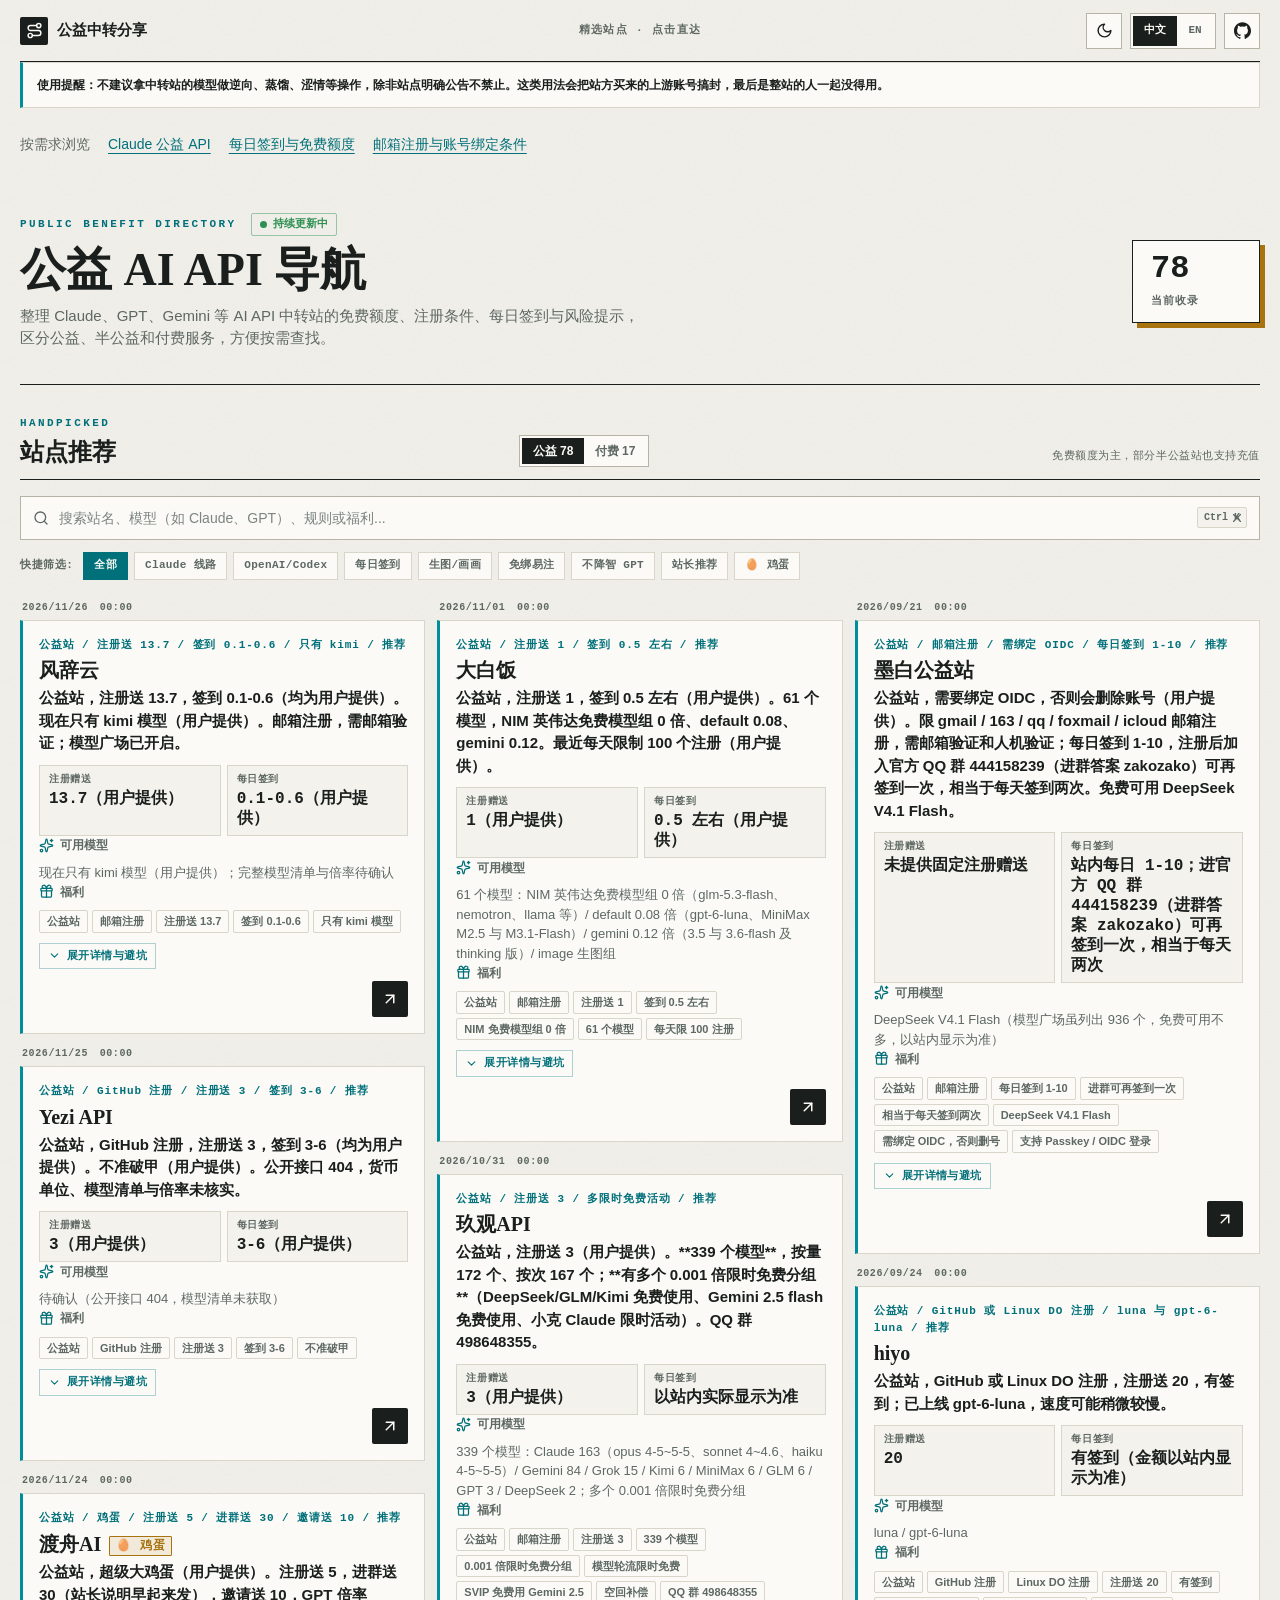
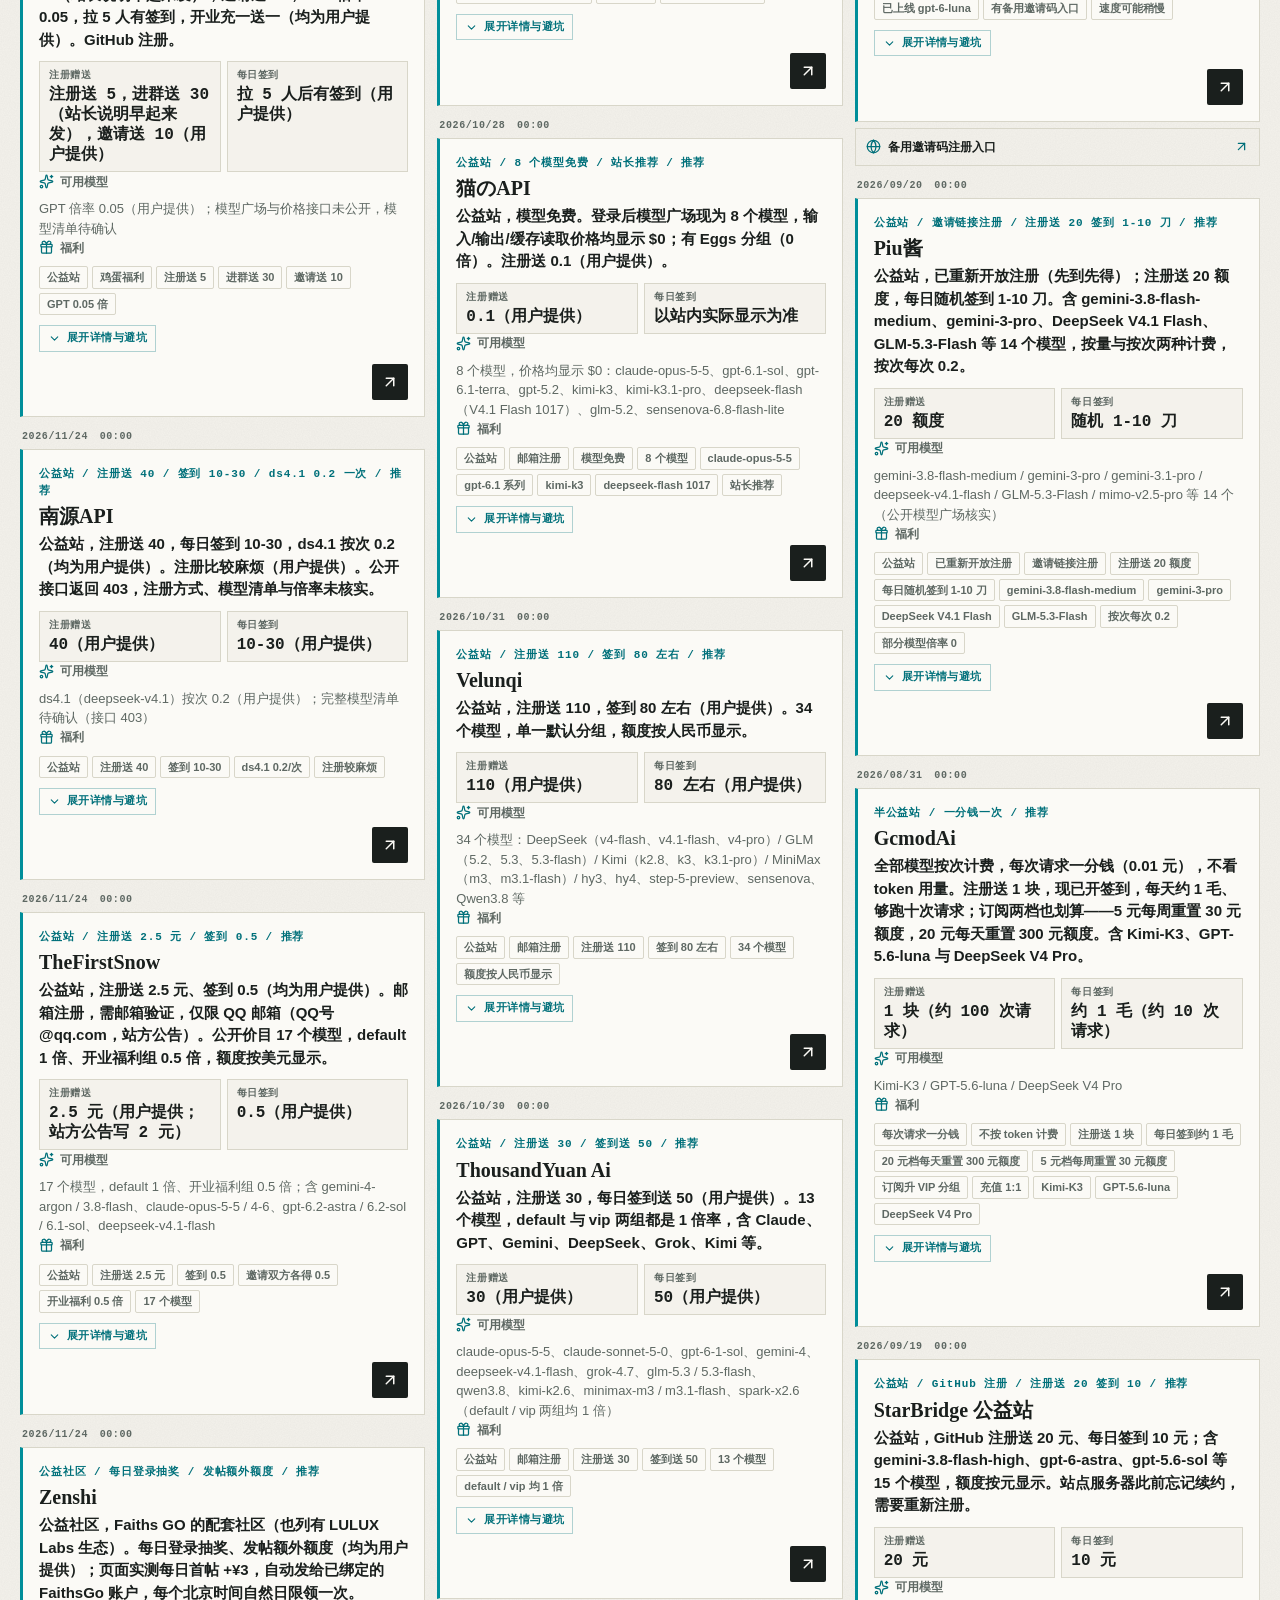
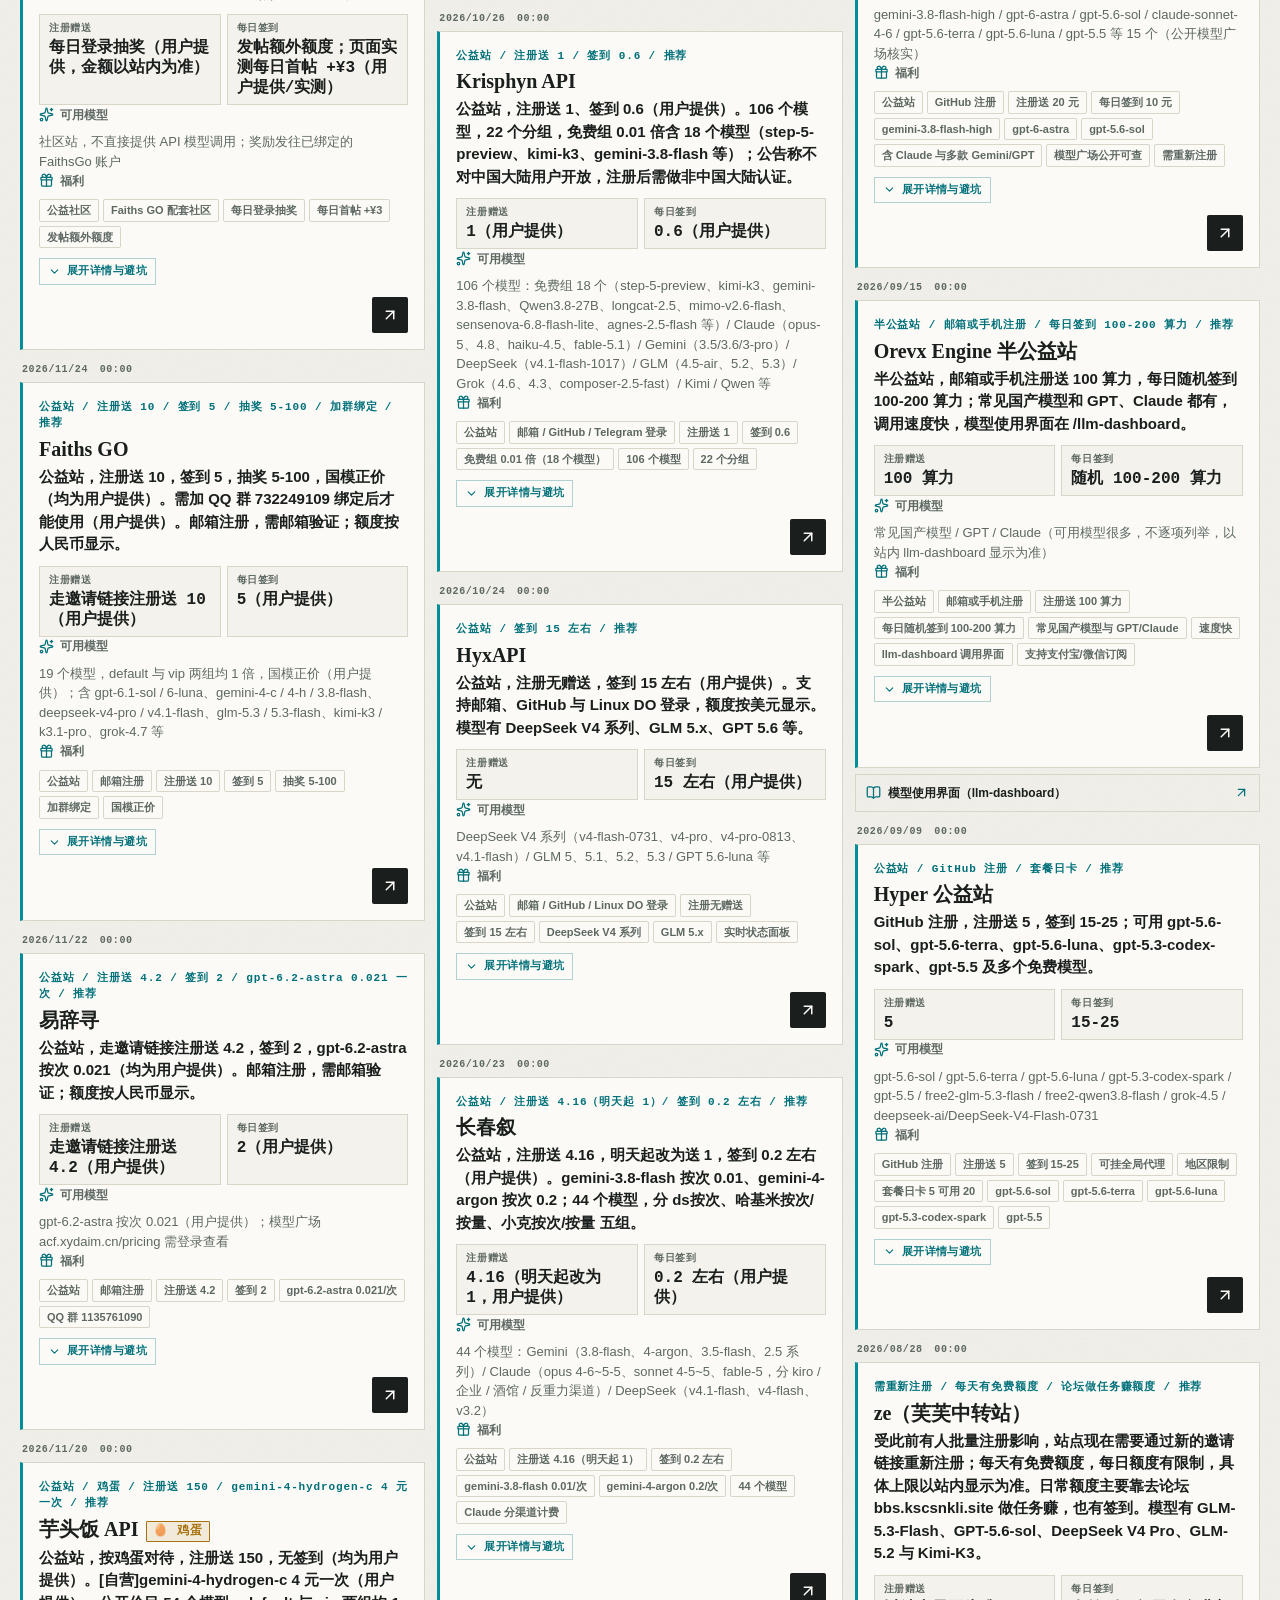
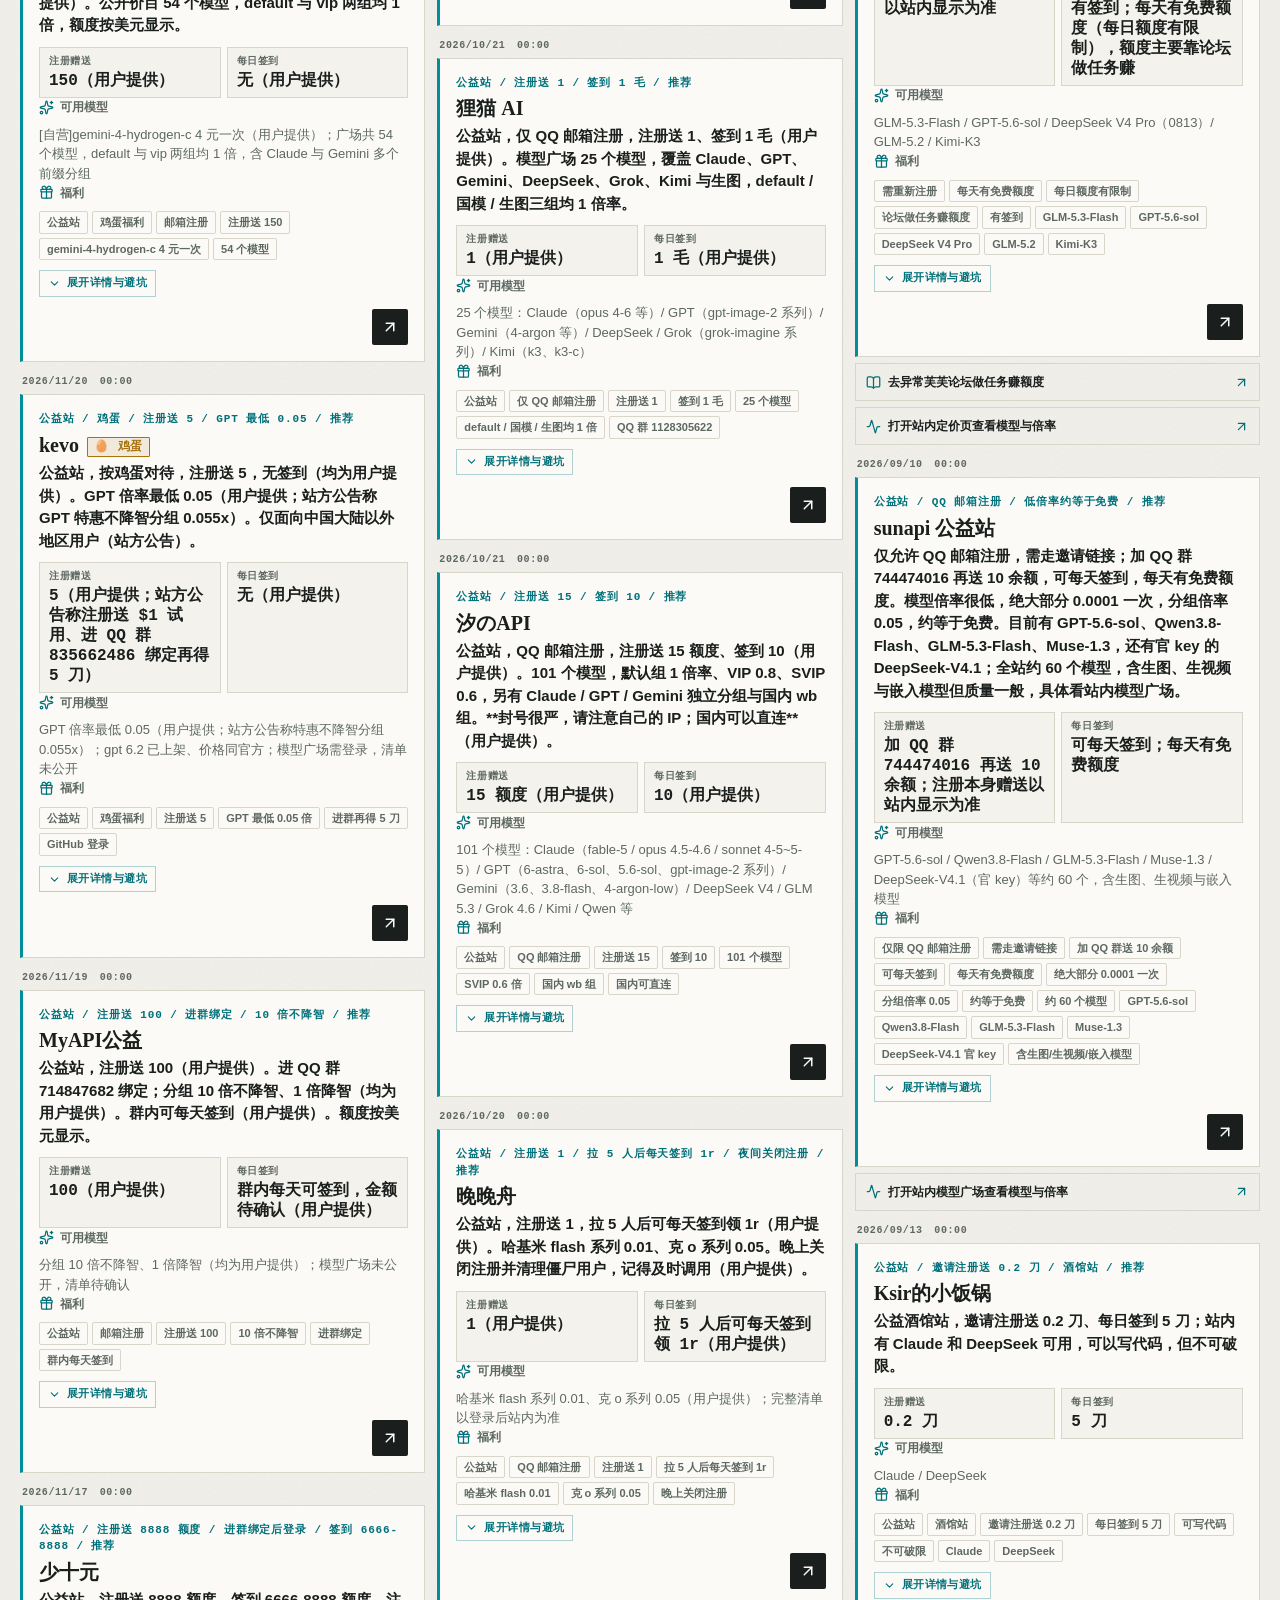
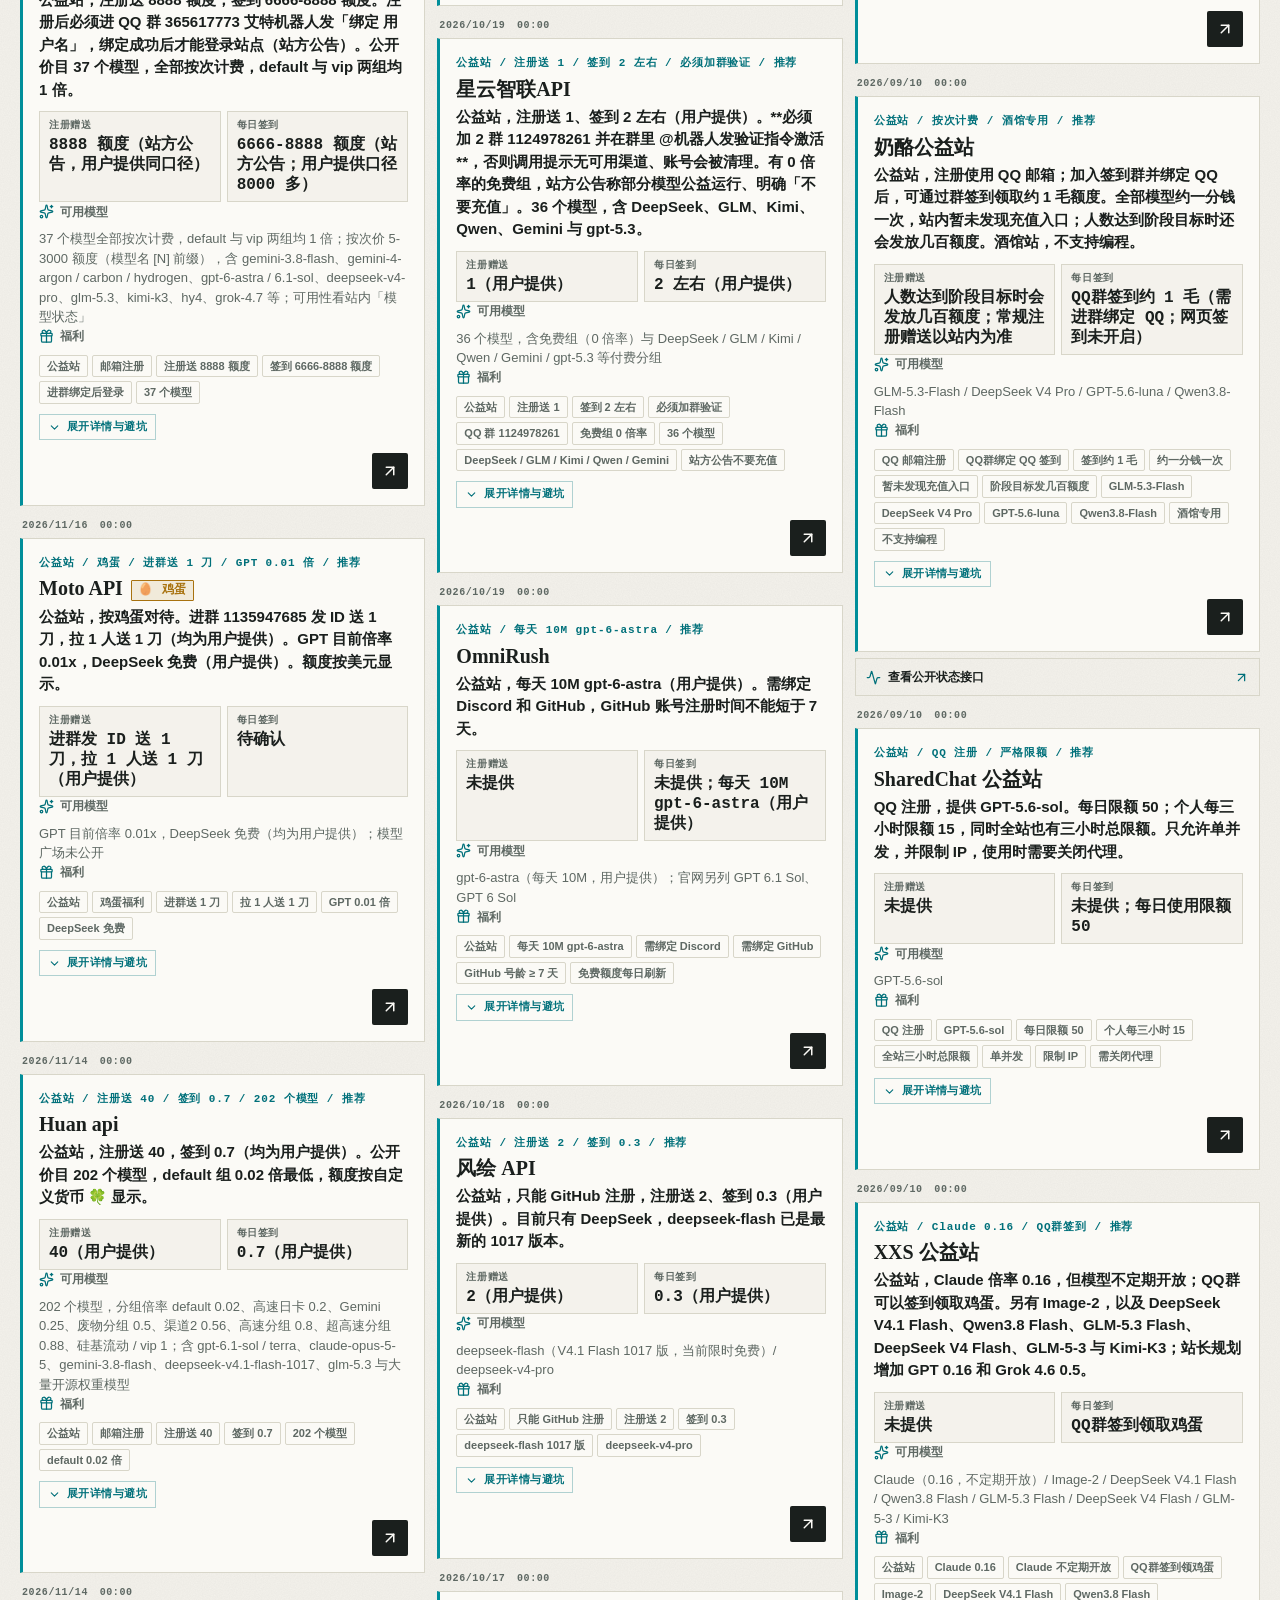
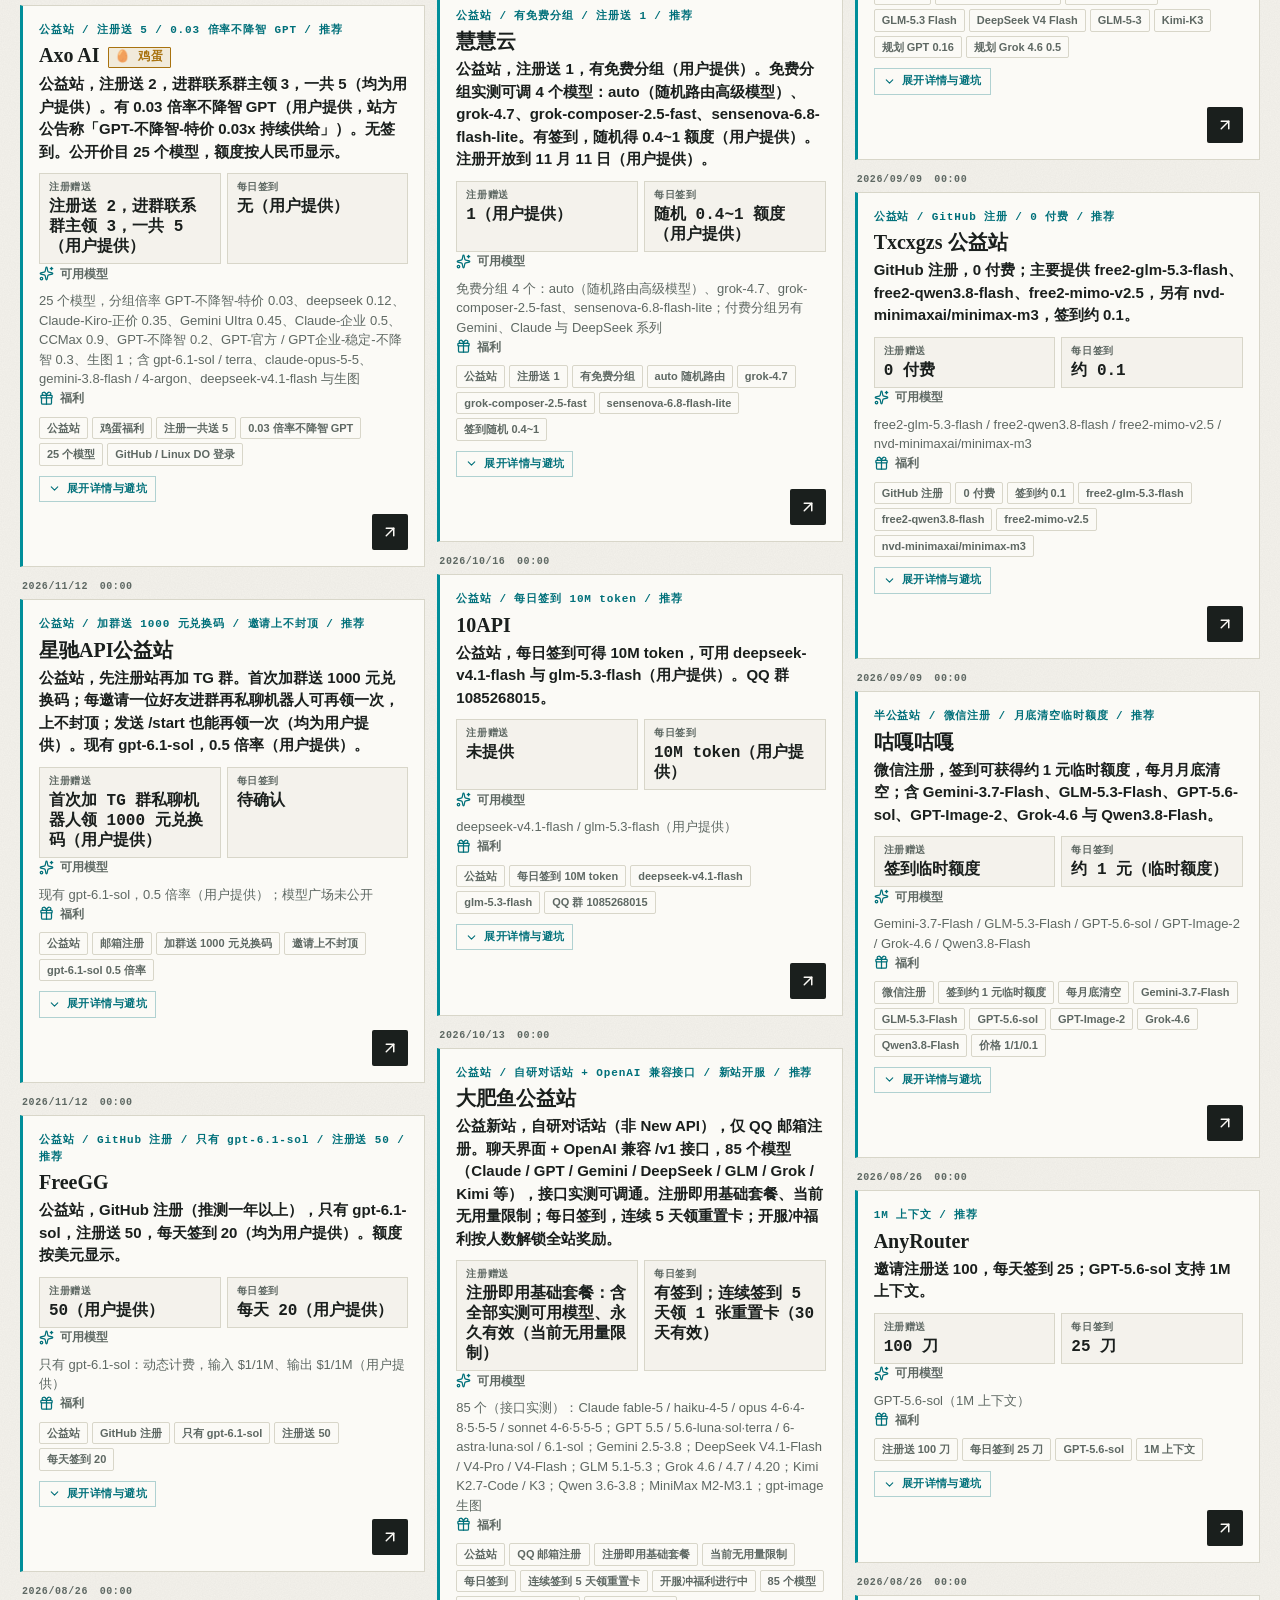
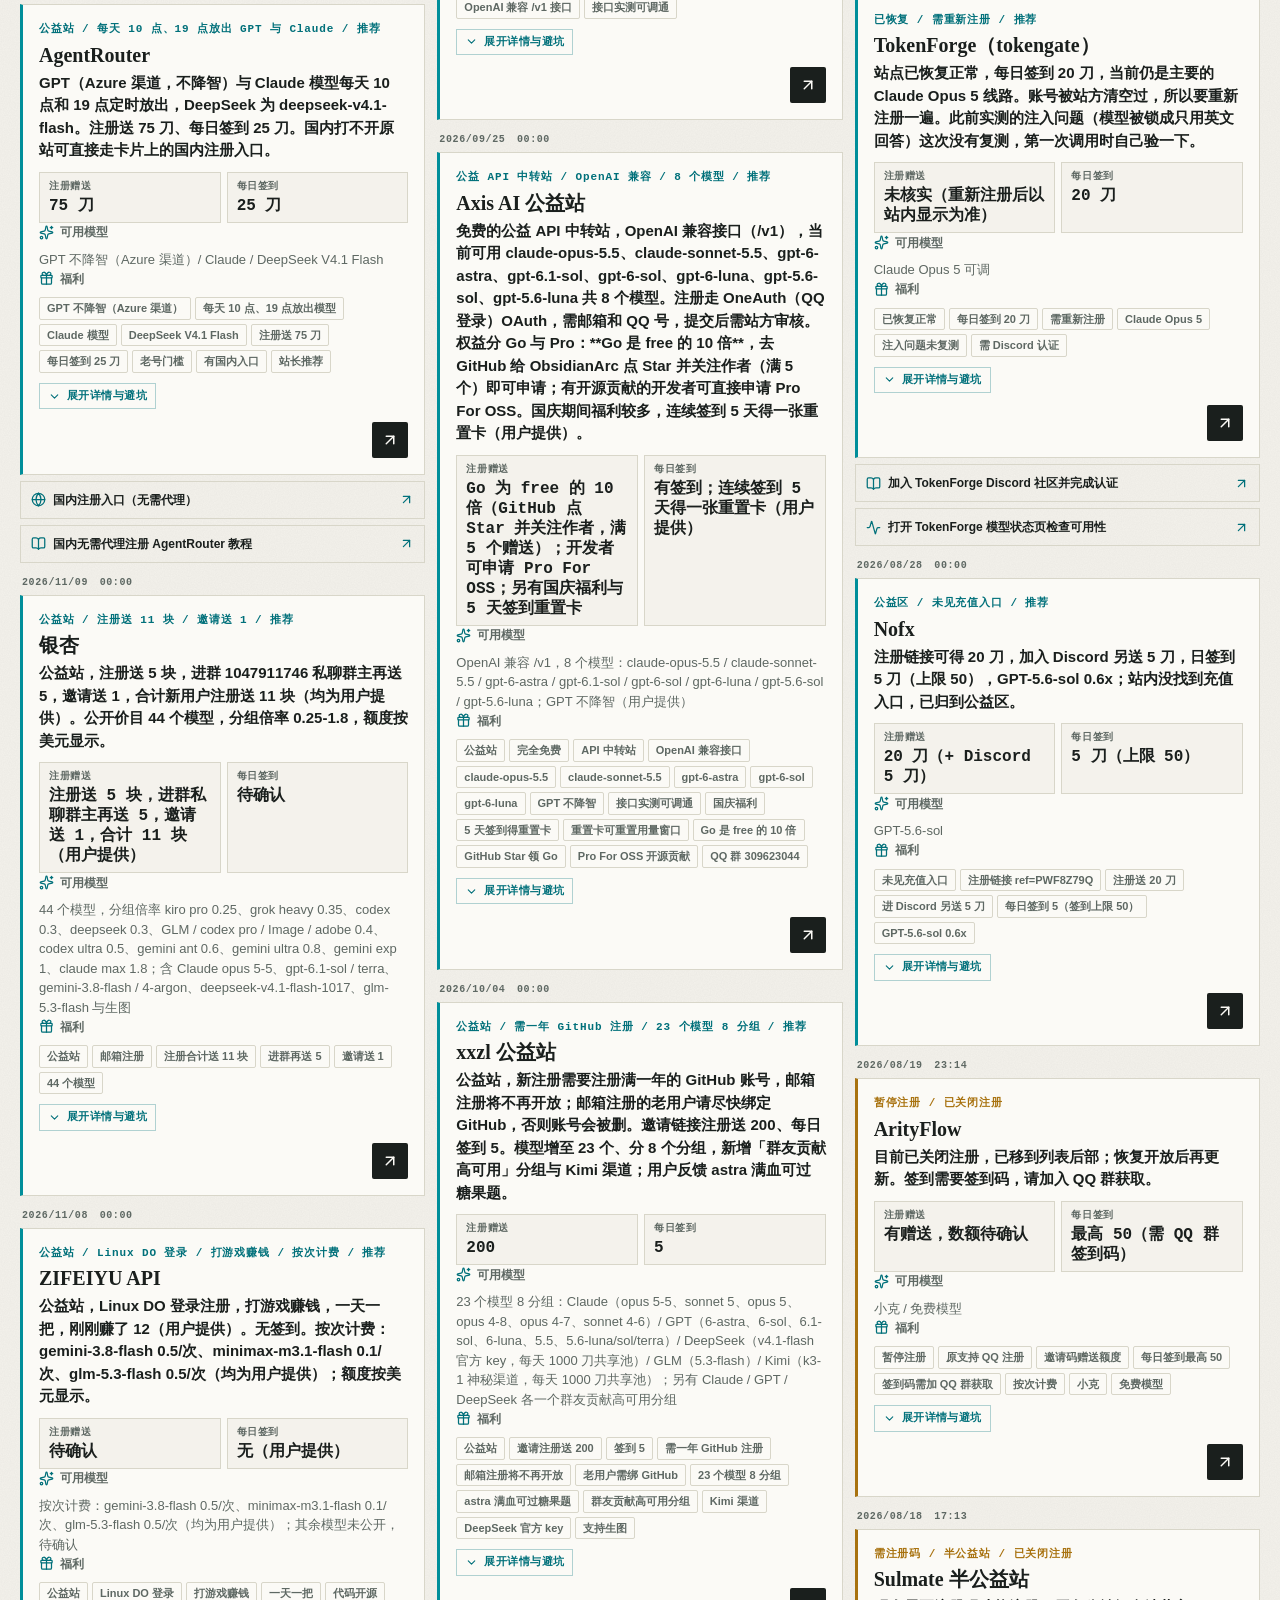
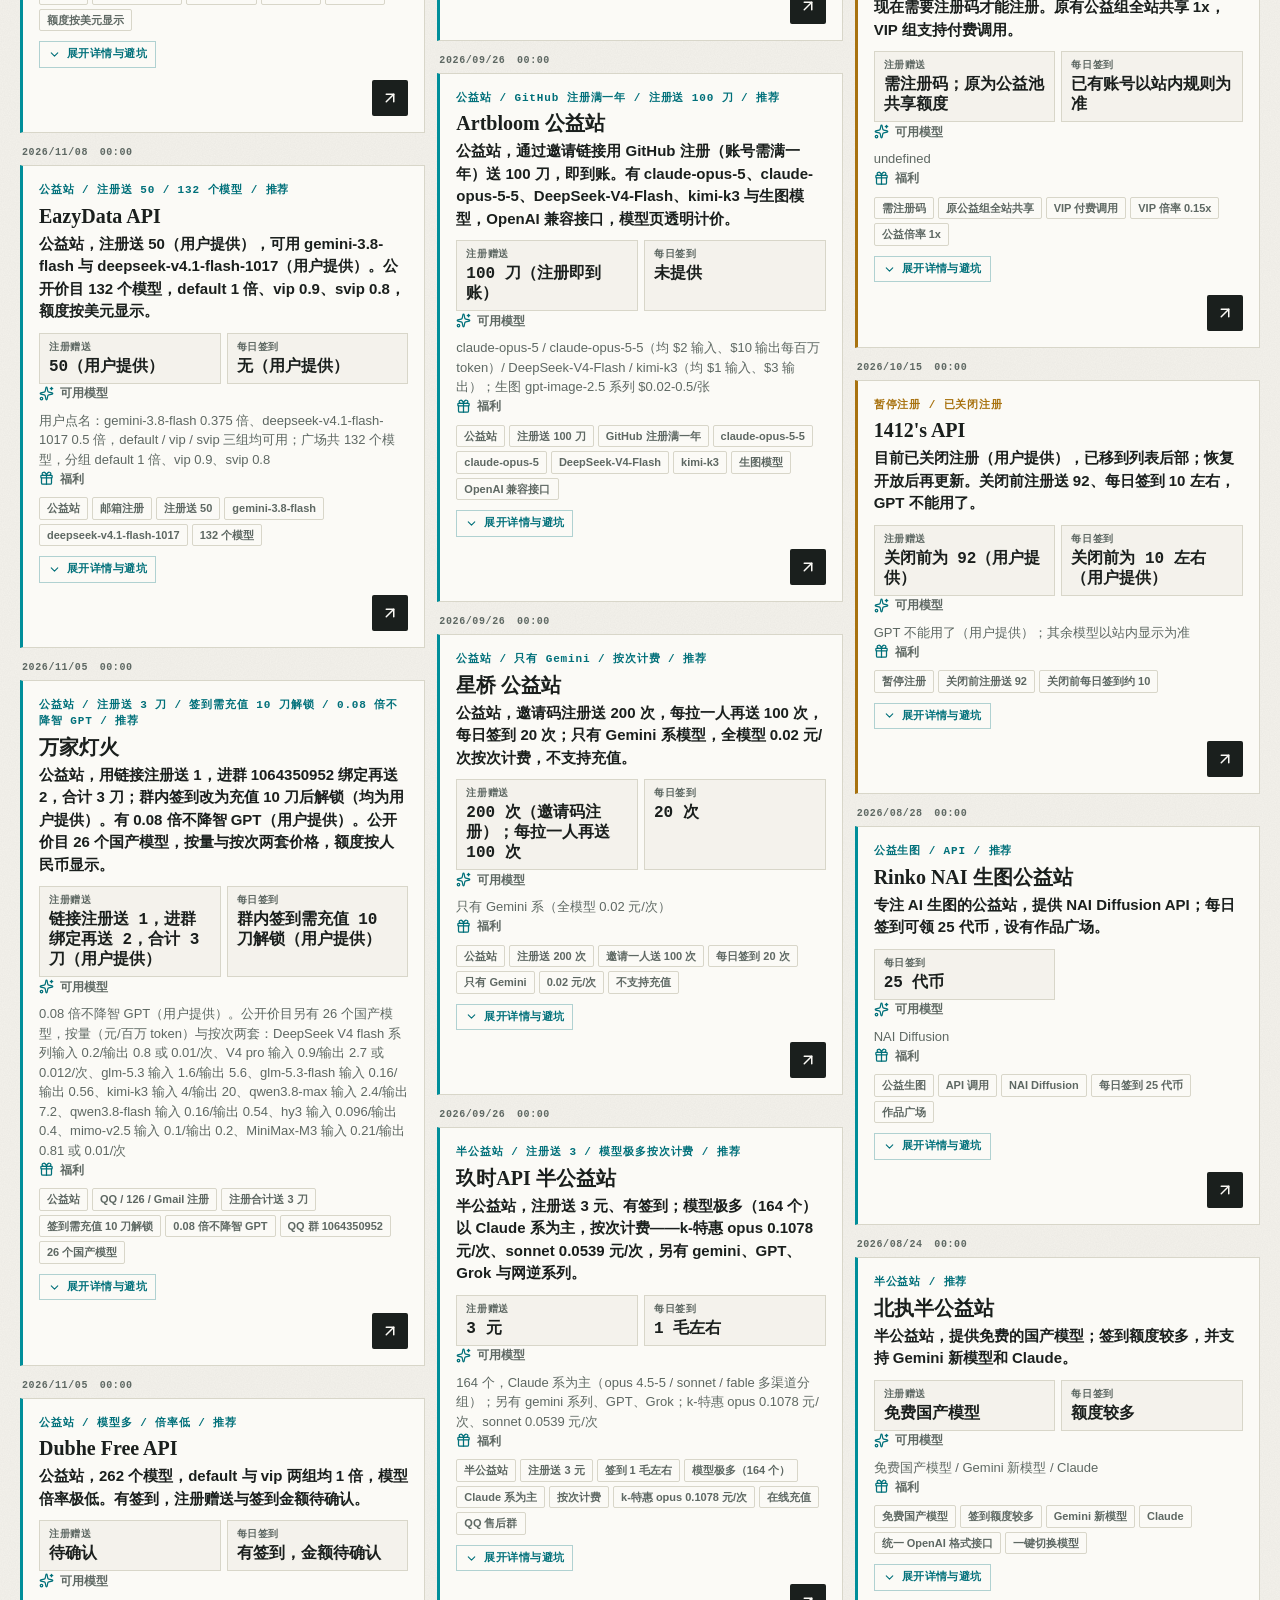
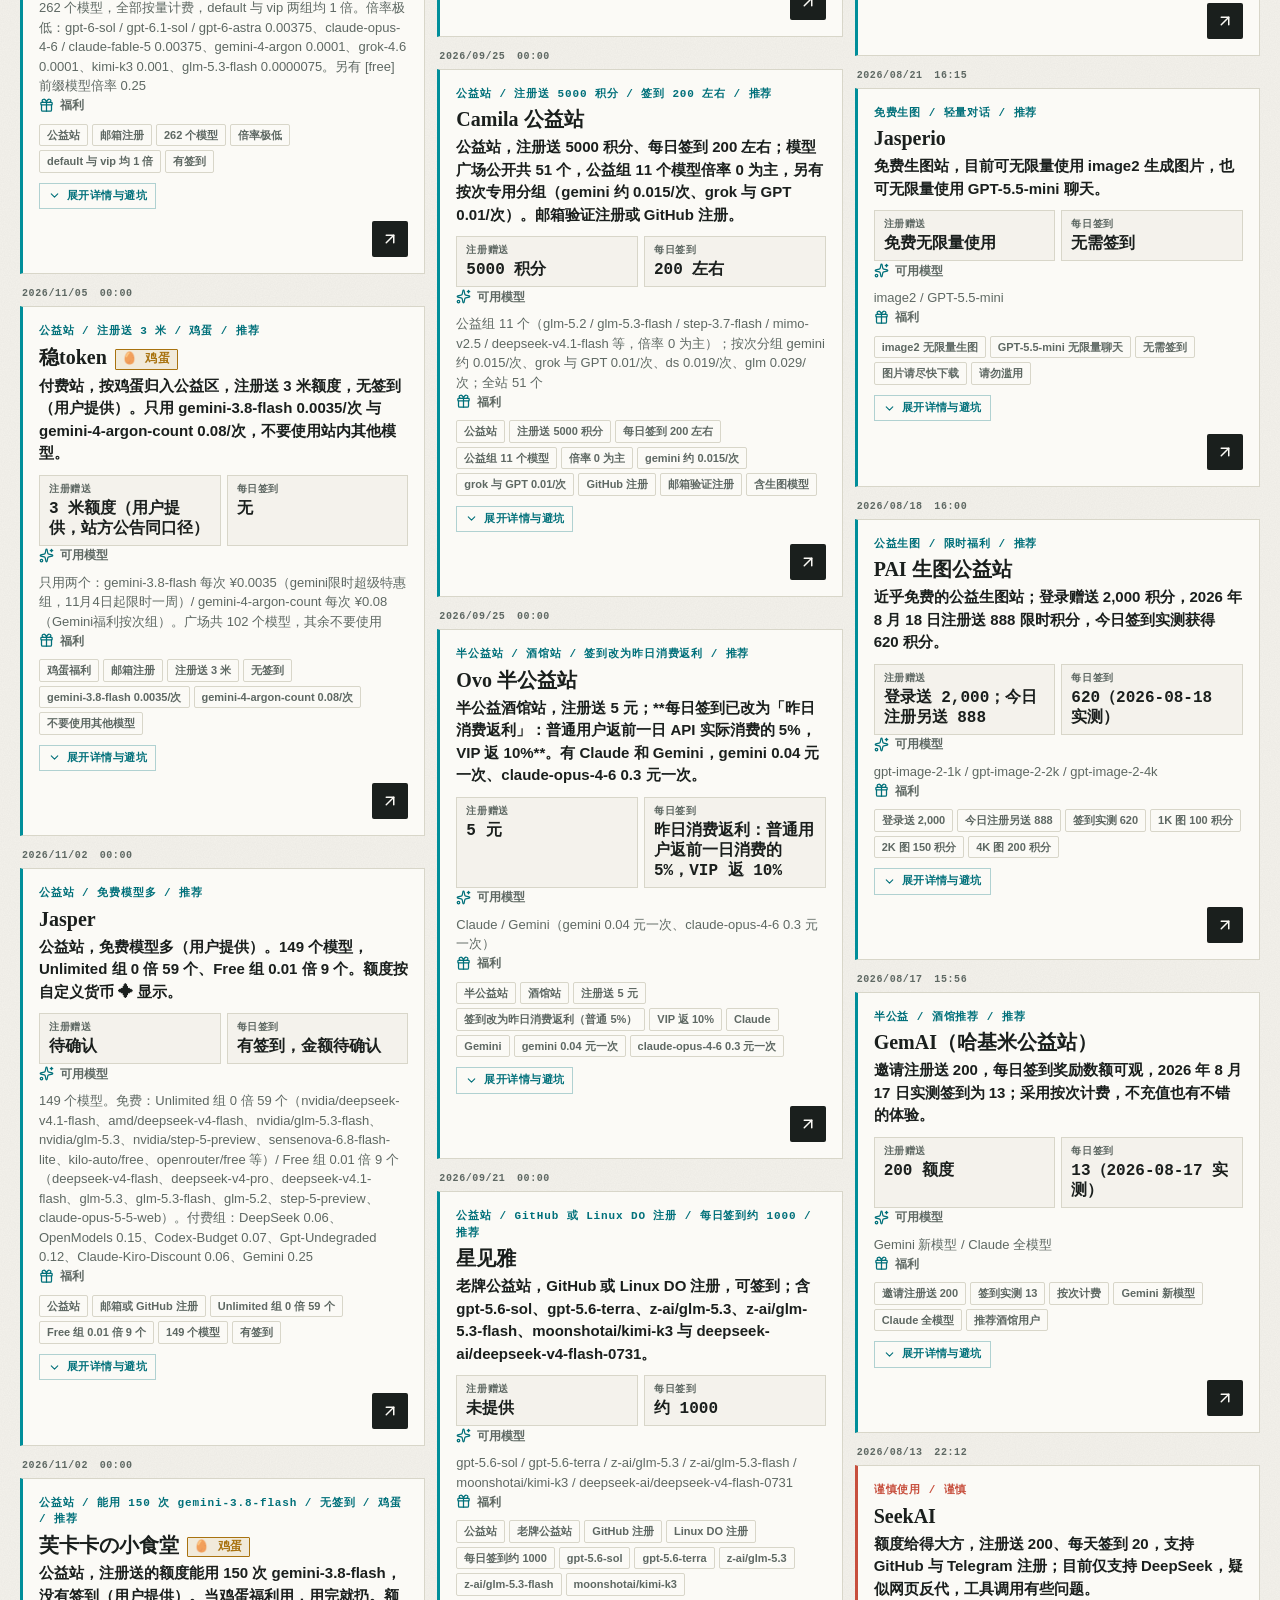
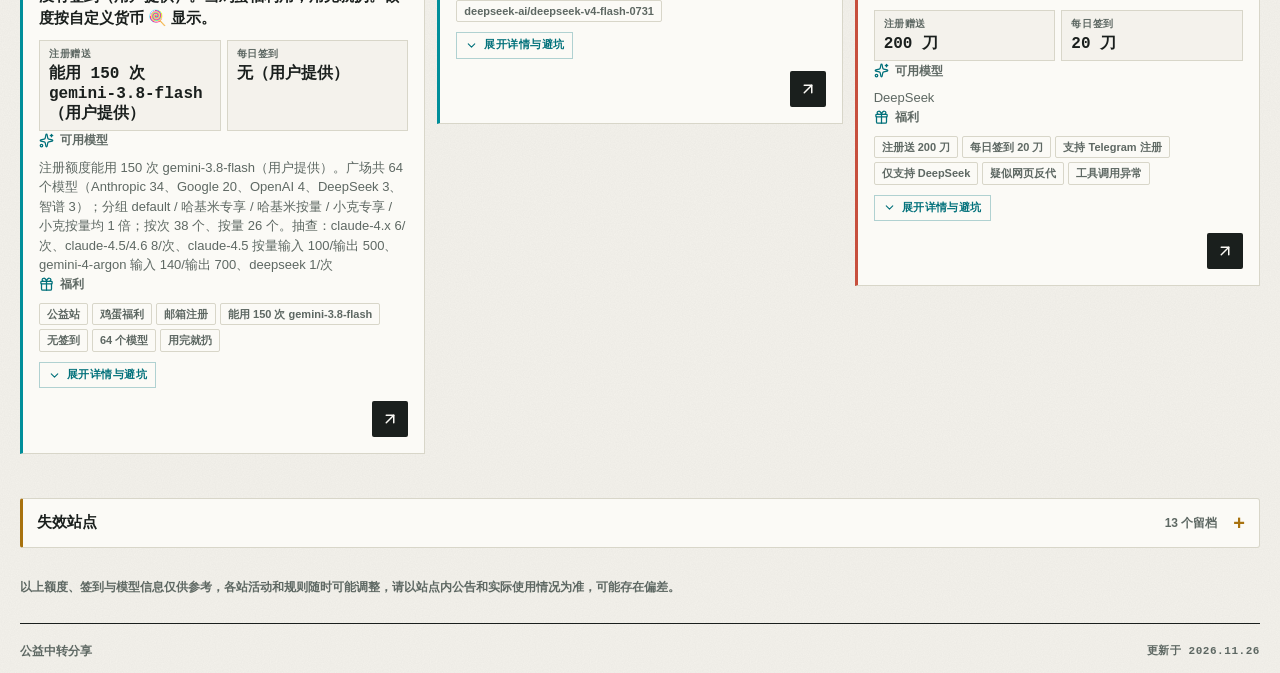
==== commit 1cc3e720: "feat(directory): 新收录 风辞云 公益站——注册送 13.7、签到 0.1-0.6，现在只有 kimi 模型" ====
--- a/index.html
+++ b/index.html
@@ -56,7 +56,7 @@
         document.head.appendChild(s);
       });
     </script>
-    <script src="/app.js?v=4129e880" data-translations-src="/entry-translations.js?v=5f50faa3" defer></script>
+    <script src="/app.js?v=76a817ba" data-translations-src="/entry-translations.js?v=505936ce" defer></script>
     <script>
       (function() {
         try {
@@ -65,7 +65,7 @@
         } catch(e) {}
       })();
     </script>
-  <script type="application/ld+json" id="structured-data">{"@context":"https://schema.org","@type":"ItemList","name":"公益 AI API 导航｜免费额度、签到福利与中转站合集","description":"公益 AI API 导航，整理 Claude、GPT、Gemini 等中转站的免费额度、每日签到、注册条件、模型信息与风险提示，区分公益、半公益和付费服务。","url":"https://ytzzjx.github.io/","inLanguage":"zh-CN","numberOfItems":94,"itemListElement":[{"@type":"ListItem","position":1,"name":"Yezi API","description":"公益站，GitHub 注册，注册送 3，签到 3-6（均为用户提供）。不准破甲（用户提供）。公开接口 404，货币单位、模型清单与倍率未核实。","url":"https://ai.yezi.help:2053/register?lottery_invite=b298cb1d22459ccfb2bbaddd218cb115f32605e9592f5b5275c5fa50f7da1207"},{"@type":"ListItem","position":2,"name":"渡舟AI","description":"公益站，超级大鸡蛋（用户提供）。注册送 5，进群送 30（站长说明早起来发），邀请送 10，GPT 倍率 0.05，拉 5 人有签到，开业充一送一（均为用户提供）。GitHub 注册。","url":"https://duzhouai.ccwu.cc/register?aff=UXDLBD783ZYB"},{"@type":"ListItem","position":3,"name":"南源API","description":"公益站，注册送 40，每日签到 10-30，ds4.1 按次 0.2（均为用户提供）。注册比较麻烦（用户提供）。公开接口返回 403，注册方式、模型清单与倍率未核实。","url":"https://api.nanyuanapi.com/sign-up?aff=iAy9"},{"@type":"ListItem","position":4,"name":"TheFirstSnow","description":"公益站，注册送 2.5 元、签到 0.5（均为用户提供）。邮箱注册，需邮箱验证，仅限 QQ 邮箱（QQ号@qq.com，站方公告）。公开价目 17 个模型，default 1 倍、开业福利组 0.5 倍，额度按美元显示。","url":"https://thefirstsnow.top/sign-up?aff=cUwo"},{"@type":"ListItem","position":5,"name":"Zenshi","description":"公益社区，Faiths GO 的配套社区（也列有 LULUX Labs 生态）。每日登录抽奖、发帖额外额度（均为用户提供）；页面实测每日首帖 +¥3，自动发给已绑定的 FaithsGo 账户，每个北京时间自然日限领一次。","url":"https://zenshi.pages.dev/login?invite=HFB6B9DV&next=/forum"},{"@type":"ListItem","position":6,"name":"Faiths GO","description":"公益站，注册送 10，签到 5，抽奖 5-100，国模正价（均为用户提供）。需加 QQ 群 732249109 绑定后才能使用（用户提供）。邮箱注册，需邮箱验证；额度按人民币显示。","url":"https://faithsgo.pages.dev/?ref=LK1e"},{"@type":"ListItem","position":7,"name":"易辞寻","description":"公益站，走邀请链接注册送 4.2，签到 2，gpt-6.2-astra 按次 0.021（均为用户提供）。邮箱注册，需邮箱验证；额度按人民币显示。","url":"https://acf.xydaim.cn/sign-up?aff=NzsO"},{"@type":"ListItem","position":8,"name":"芋头饭 API","description":"公益站，按鸡蛋对待，注册送 150，无签到（均为用户提供）。[自营]gemini-4-hydrogen-c 4 元一次（用户提供）。公开价目 54 个模型，default 与 vip 两组均 1 倍，额度按美元显示。","url":"https://api.yutou.fun/sign-up?aff=Bzvp"},{"@type":"ListItem","position":9,"name":"kevo","description":"公益站，按鸡蛋对待，注册送 5，无签到（均为用户提供）。GPT 倍率最低 0.05（用户提供；站方公告称 GPT 特惠不降智分组 0.055x）。仅面向中国大陆以外地区用户（站方公告）。","url":"https://ai.xiaowumin.top/sign-up?aff=bWUy"},{"@type":"ListItem","position":10,"name":"MyAPI公益","description":"公益站，注册送 100（用户提供）。进 QQ 群 714847682 绑定；分组 10 倍不降智、1 倍降智（均为用户提供）。群内可每天签到（用户提供）。额度按美元显示。","url":"http://free.myaiapi.site:8080/register?aff=KNKXN62DPJ98"},{"@type":"ListItem","position":11,"name":"少十元","description":"公益站，注册送 8888 额度，签到 6666-8888 额度。注册后必须进 QQ 群 365617773 艾特机器人发「绑定 用户名」，绑定成功后才能登录站点（站方公告）。公开价目 37 个模型，全部按次计费，default 与 vip 两组均 1 倍。","url":"https://shaoshiyuan.xyz/sign-up?aff=asgD"},{"@type":"ListItem","position":12,"name":"Moto API","description":"公益站，按鸡蛋对待。进群 1135947685 发 ID 送 1 刀，拉 1 人送 1 刀（均为用户提供）。GPT 目前倍率 0.01x，DeepSeek 免费（用户提供）。额度按美元显示。","url":"https://motoapi.com/sign-up?aff=JHXX"},{"@type":"ListItem","position":13,"name":"Huan api","description":"公益站，注册送 40，签到 0.7（均为用户提供）。公开价目 202 个模型，default 组 0.02 倍最低，额度按自定义货币 🍀 显示。","url":"https://api.novalyte.cn/sign-up?aff=aLgj"},{"@type":"ListItem","position":14,"name":"Axo AI","description":"公益站，注册送 2，进群联系群主领 3，一共 5（均为用户提供）。有 0.03 倍率不降智 GPT（用户提供，站方公告称「GPT-不降智-特价 0.03x 持续供给」）。无签到。公开价目 25 个模型，额度按人民币显示。","url":"https://axoai.cc/sign-up?aff=QDqX"},{"@type":"ListItem","position":15,"name":"星驰API公益站","description":"公益站，先注册站再加 TG 群。首次加群送 1000 元兑换码；每邀请一位好友进群再私聊机器人可再领一次，上不封顶；发送 /start 也能再领一次（均为用户提供）。现有 gpt-6.1-sol，0.5 倍率（用户提供）。","url":"https://xingchiapi.com/register?aff=6F9G3HF4B8W6"},{"@type":"ListItem","position":16,"name":"FreeGG","description":"公益站，GitHub 注册（推测一年以上），只有 gpt-6.1-sol，注册送 50，每天签到 20（均为用户提供）。额度按美元显示。","url":"https://freegg.app/sign-up?aff=Ynwv"},{"@type":"ListItem","position":17,"name":"AgentRouter","description":"GPT（Azure 渠道，不降智）与 Claude 模型每天 10 点和 19 点定时放出，DeepSeek 为 deepseek-v4.1-flash。注册送 75 刀、每日签到 25 刀。国内打不开原站可直接走卡片上的国内注册入口。","url":"https://agentrouter.org/register?aff=i3Xz"},{"@type":"ListItem","position":18,"name":"银杏","description":"公益站，注册送 5 块，进群 1047911746 私聊群主再送 5，邀请送 1，合计新用户注册送 11 块（均为用户提供）。公开价目 44 个模型，分组倍率 0.25-1.8，额度按美元显示。","url":"https://open.taikoapi.com/sign-up?aff=3dBN"},{"@type":"ListItem","position":19,"name":"ZIFEIYU API","description":"公益站，Linux DO 登录注册，打游戏赚钱，一天一把，刚刚赚了 12（用户提供）。无签到。按次计费：gemini-3.8-flash 0.5/次、minimax-m3.1-flash 0.1/次、glm-5.3-flash 0.5/次（均为用户提供）；额度按美元显示。","url":"https://ai.112102.xyz/sign-up?aff=94cf"},{"@type":"ListItem","position":20,"name":"EazyData API","description":"公益站，注册送 50（用户提供），可用 gemini-3.8-flash 与 deepseek-v4.1-flash-1017（用户提供）。公开价目 132 个模型，default 1 倍、vip 0.9、svip 0.8，额度按美元显示。","url":"https://eazydata.org/sign-up?aff=goIo"},{"@type":"ListItem","position":21,"name":"万家灯火","description":"公益站，用链接注册送 1，进群 1064350952 绑定再送 2，合计 3 刀；群内签到改为充值 10 刀后解锁（均为用户提供）。有 0.08 倍不降智 GPT（用户提供）。公开价目 26 个国产模型，按量与按次两套价格，额度按人民币显示。","url":"https://wjapi.vip/register?aff=ZJFB7ZVSEMYJ"},{"@type":"ListItem","position":22,"name":"Dubhe Free API","description":"公益站，262 个模型，default 与 vip 两组均 1 倍，模型倍率极低。有签到，注册赠送与签到金额待确认。","url":"https://ai.skill.wales/sign-up?aff=jqc8"},{"@type":"ListItem","position":23,"name":"稳token","description":"付费站，按鸡蛋归入公益区，注册送 3 米额度，无签到（用户提供）。只用 gemini-3.8-flash 0.0035/次 与 gemini-4-argon-count 0.08/次，不要使用站内其他模型。","url":"https://api.wentoken.si/sign-up?aff=HMTK"},{"@type":"ListItem","position":24,"name":"API 智纽","description":"付费站，目前主力（用户提供）。GPT 上下文不双倍计费。双 11 活动：0.01 倍、100% 不降智、95% 缓存命中、1 秒首字的 GPT，该分组现在就开着（用户提供），持续到 11 月 11 日 23:59。注册不送。","url":"https://ai.apizn.com/sign-up?aff=AFT4"},{"@type":"ListItem","position":25,"name":"Jasper","description":"公益站，免费模型多（用户提供）。149 个模型，Unlimited 组 0 倍 59 个、Free 组 0.01 倍 9 个。额度按自定义货币 ✦ 显示。","url":"https://api.yjs.im/sign-up?aff=5uGC"},{"@type":"ListItem","position":26,"name":"芙卡卡の小食堂","description":"公益站，注册送的额度能用 150 次 gemini-3.8-flash，没有签到（用户提供）。当鸡蛋福利用，用完就扔。额度按自定义货币 🍭 显示。","url":"https://api.fuka.win/sign-up?aff=Erxa"},{"@type":"ListItem","position":27,"name":"大白饭","description":"公益站，注册送 1，签到 0.5 左右（用户提供）。61 个模型，NIM 英伟达免费模型组 0 倍、default 0.08、gemini 0.12。最近每天限制 100 个注册（用户提供）。","url":"https://newapi.hkkkj.qzz.io/sign-up?aff=SrUj"},{"@type":"ListItem","position":28,"name":"tntapi","description":"付费站，007 倍、90 缓存，GPT 全模型不降智（用户提供）。","url":"https://tntapi.com/register?aff=YEHKYD842LNC"},{"@type":"ListItem","position":29,"name":"梦幻API","description":"付费站，008 倍、80 缓存，GPT 全模型不降智（用户提供）。","url":"https://mhapi.net/register?aff=MPFATHYUYACF"},{"@type":"ListItem","position":30,"name":"beiluoxi","description":"付费站，GPT 007 不降智（用户提供）。","url":"https://beiluoxi.ccwu.cc/register?aff=EKZSES6FNVPX"},{"@type":"ListItem","position":31,"name":"玖观API","description":"公益站，注册送 3（用户提供）。**339 个模型**，按量 172 个、按次 167 个；**有多个 0.001 倍限时免费分组**（DeepSeek/GLM/Kimi 免费使用、Gemini 2.5 flash 免费使用、小克 Claude 限时活动）。QQ 群 498648355。","url":"https://jiuguan.cloud/sign-up?aff=PvxS"},{"@type":"ListItem","position":32,"name":"猫のAPI","description":"公益站，模型免费。登录后模型广场现为 8 个模型，输入/输出/缓存读取价格均显示 $0；有 Eggs 分组（0 倍）。注册送 0.1（用户提供）。","url":"https://www.catpawrouter.com/sign-up?aff=YugA"},{"@type":"ListItem","position":33,"name":"Velunqi","description":"公益站，注册送 110，签到 80 左右（用户提供）。34 个模型，单一默认分组，额度按人民币显示。","url":"https://velunqi.asia/sign-up?aff=EHhE"},{"@type":"ListItem","position":34,"name":"ThousandYuan Ai","description":"公益站，注册送 30，每日签到送 50（用户提供）。13 个模型，default 与 vip 两组都是 1 倍率，含 Claude、GPT、Gemini、DeepSeek、Grok、Kimi 等。","url":"https://api.thousandyuan.dpdns.org/sign-up?aff=vDuG"},{"@type":"ListItem","position":35,"name":"秋刀鱼","description":"付费酒馆站，注册送 2.5，没有签到（用户提供）。重点：argon 0.02/次（用户提供）。","url":"https://qiudaoy.com/sign-up?aff=V9zw"},{"@type":"ListItem","position":36,"name":"Krisphyn API","description":"公益站，注册送 1、签到 0.6（用户提供）。106 个模型，22 个分组，免费组 0.01 倍含 18 个模型（step-5-preview、kimi-k3、gemini-3.8-flash 等）；公告称不对中国大陆用户开放，注册后需做非中国大陆认证。","url":"https://api.krisphyn.cc/sign-up?aff=RHNm"},{"@type":"ListItem","position":37,"name":"HyxAPI","description":"公益站，注册无赠送，签到 15 左右（用户提供）。支持邮箱、GitHub 与 Linux DO 登录，额度按美元显示。模型有 DeepSeek V4 系列、GLM 5.x、GPT 5.6 等。","url":"https://hyxware.com/auth?mode=register&aff=iSln"},{"@type":"ListItem","position":38,"name":"长春叙","description":"公益站，注册送 4.16，明天起改为送 1，签到 0.2 左右（用户提供）。gemini-3.8-flash 按次 0.01、gemini-4-argon 按次 0.2；44 个模型，分 ds按次、哈基米按次/按量、小克按次/按量 五组。","url":"https://changchunxu.xyz/sign-up?aff=YRjX"},{"@type":"ListItem","position":39,"name":"狸猫 AI","description":"公益站，仅 QQ 邮箱注册，注册送 1、签到 1 毛（用户提供）。模型广场 25 个模型，覆盖 Claude、GPT、Gemini、DeepSeek、Grok、Kimi 与生图，default / 国模 / 生图三组均 1 倍率。","url":"https://limao-api.com/sign-up?aff=QKlJ"},{"@type":"ListItem","position":40,"name":"汐のAPI","description":"公益站，QQ 邮箱注册，注册送 15 额度、签到 10（用户提供）。101 个模型，默认组 1 倍率、VIP 0.8、SVIP 0.6，另有 Claude / GPT / Gemini 独立分组与国内 wb 组。**封号很严，请注意自己的 IP；国内可以直连**（用户提供）。","url":"https://api.203236.xyz/sign-up"},{"@type":"ListItem","position":41,"name":"晚晚舟","description":"公益站，注册送 1，拉 5 人后可每天签到领 1r（用户提供）。哈基米 flash 系列 0.01、克 o 系列 0.05。晚上关闭注册并清理僵尸用户，记得及时调用（用户提供）。","url":"https://wanwanzhou.top/register?aff=E44252EBQGS2"},{"@type":"ListItem","position":42,"name":"星云智联API","description":"公益站，注册送 1、签到 2 左右（用户提供）。**必须加 2 群 1124978261 并在群里 @机器人发验证指令激活**，否则调用提示无可用渠道、账号会被清理。有 0 倍率的免费组，站方公告称部分模型公益运行、明确「不要充值」。36 个模型，含 DeepSeek、GLM、Kimi、Qwen、Gemini 与 gpt-5.3。","url":"https://api.xincloud.top/sign-up?aff=YOv3"},{"@type":"ListItem","position":43,"name":"OmniRush","description":"公益站，每天 10M gpt-6-astra（用户提供）。需绑定 Discord 和 GitHub，GitHub 账号注册时间不能短于 7 天。","url":"https://omnirush.ai/console?ref=SUS3JHD9"},{"@type":"ListItem","position":44,"name":"风绘 API","description":"公益站，只能 GitHub 注册，注册送 2、签到 0.3（用户提供）。目前只有 DeepSeek，deepseek-flash 已是最新的 1017 版本。","url":"https://api.huidev.com/sign-up?aff=SPqL"},{"@type":"ListItem","position":45,"name":"慧慧云","description":"公益站，注册送 1，有免费分组（用户提供）。免费分组实测可调 4 个模型：auto（随机路由高级模型）、grok-4.7、grok-composer-2.5-fast、sensenova-6.8-flash-lite。有签到，随机得 0.4~1 额度（用户提供）。注册开放到 11 月 11 日（用户提供）。","url":"https://api.huihuiyun.top/register?aff=AHAL3TAU466P"},{"@type":"ListItem","position":46,"name":"10API","description":"公益站，每日签到可得 10M token，可用 deepseek-v4.1-flash 与 glm-5.3-flash（用户提供）。QQ 群 1085268015。","url":"https://nextapi.store/login?inv=INVY5KXY1ZN"},{"@type":"ListItem","position":47,"name":"大肥鱼公益站","description":"公益新站，自研对话站（非 New API），仅 QQ 邮箱注册。聊天界面 + OpenAI 兼容 /v1 接口，85 个模型（Claude / GPT / Gemini / DeepSeek / GLM / Grok / Kimi 等），接口实测可调通。注册即用基础套餐、当前无用量限制；每日签到，连续 5 天领重置卡；开服冲福利按人数解锁全站奖励。","url":"https://arc.103-121-95-72.sslip.io/register?invite=XXPSNBJP"},{"@type":"ListItem","position":48,"name":"Axis AI 公益站","description":"免费的公益 API 中转站，OpenAI 兼容接口（/v1），当前可用 claude-opus-5.5、claude-sonnet-5.5、gpt-6-astra、gpt-6.1-sol、gpt-6-sol、gpt-6-luna、gpt-5.6-sol、gpt-5.6-luna 共 8 个模型。注册走 OneAuth（QQ 登录）OAuth，需邮箱和 QQ 号，提交后需站方审核。权益分 Go 与 Pro：**Go 是 free 的 10 倍**，去 GitHub 给 ObsidianArc 点 Star 并关注作者（满 5 个）即可申请；有开源贡献的开发者可直接申请 Pro For OSS。国庆期间福利较多，连续签到 5 天得一张重置卡（用户提供）。","url":"https://ai.onyxaxis.org/register?invite=AMMRWZ5P"},{"@type":"ListItem","position":49,"name":"xxzl 公益站","description":"公益站，新注册需要注册满一年的 GitHub 账号，邮箱注册将不再开放；邮箱注册的老用户请尽快绑定 GitHub，否则账号会被删。邀请链接注册送 200、每日签到 5。模型增至 23 个、分 8 个分组，新增「群友贡献高可用」分组与 Kimi 渠道；用户反馈 astra 满血可过糖果题。","url":"https://ai.1tim.com/sign-up?aff=TyKU"},{"@type":"ListItem","position":50,"name":"Artbloom 公益站","description":"公益站，通过邀请链接用 GitHub 注册（账号需满一年）送 100 刀，即到账。有 claude-opus-5、claude-opus-5-5、DeepSeek-V4-Flash、kimi-k3 与生图模型，OpenAI 兼容接口，模型页透明计价。","url":"https://api.artbloom.tech/signup?ref=564I5GN2SY"},{"@type":"ListItem","position":51,"name":"星桥 公益站","description":"公益站，邀请码注册送 200 次，每拉一人再送 100 次，每日签到 20 次；只有 Gemini 系模型，全模型 0.02 元/次按次计费，不支持充值。","url":"https://xingqiao.chat/sign-up?aff=11NC"},{"@type":"ListItem","position":52,"name":"玖时API 半公益站","description":"半公益站，注册送 3 元、有签到；模型极多（164 个）以 Claude 系为主，按次计费——k-特惠 opus 0.1078 元/次、sonnet 0.0539 元/次，另有 gemini、GPT、Grok 与网逆系列。","url":"https://api.jiushi.xin/register?aff=KQiA"},{"@type":"ListItem","position":53,"name":"Camila 公益站","description":"公益站，注册送 5000 积分、每日签到 200 左右；模型广场公开共 51 个，公益组 11 个模型倍率 0 为主，另有按次专用分组（gemini 约 0.015/次、grok 与 GPT 0.01/次）。邮箱验证注册或 GitHub 注册。","url":"https://free.camila.qzz.io/sign-up?aff=qF18"},{"@type":"ListItem","position":54,"name":"Ovo 半公益站","description":"半公益酒馆站，注册送 5 元；**每日签到已改为「昨日消费返利」：普通用户返前一日 API 实际消费的 5%，VIP 返 10%**。有 Claude 和 Gemini，gemini 0.04 元一次、claude-opus-4-6 0.3 元一次。","url":"https://ovoapi.cn/sign-up?aff=st79"},{"@type":"ListItem","position":55,"name":"星见雅","description":"老牌公益站，GitHub 或 Linux DO 注册，可签到；含 gpt-5.6-sol、gpt-5.6-terra、z-ai/glm-5.3、z-ai/glm-5.3-flash、moonshotai/kimi-k3 与 deepseek-ai/deepseek-v4-flash-0731。","url":"https://new.xinjianya.top/register?aff=NTKW"},{"@type":"ListItem","position":56,"name":"墨白公益站","description":"公益站，需要绑定 OIDC，否则会删除账号（用户提供）。限 gmail / 163 / qq / foxmail / icloud 邮箱注册，需邮箱验证和人机验证；每日签到 1-10，注册后加入官方 QQ 群 444158239（进群答案 zakozako）可再签到一次，相当于每天签到两次。免费可用 DeepSeek V4.1 Flash。","url":"https://new.ai.hinswu.top/sign-up?aff=L6as"},{"@type":"ListItem","position":57,"name":"hiyo","description":"公益站，GitHub 或 Linux DO 注册，注册送 20，有签到；已上线 gpt-6-luna，速度可能稍微较慢。","url":"https://free.hiyo.top/register?aff=ASBDCX98PNNG"},{"@type":"ListItem","position":58,"name":"Piu酱","description":"公益站，已重新开放注册（先到先得）；注册送 20 额度，每日随机签到 1-10 刀。含 gemini-3.8-flash-medium、gemini-3-pro、DeepSeek V4.1 Flash、GLM-5.3-Flash 等 14 个模型，按量与按次两种计费，按次每次 0.2。","url":"https://piu.du4s.com/sign-up?aff=SjXZ"},{"@type":"ListItem","position":59,"name":"GcmodAi","description":"全部模型按次计费，每次请求一分钱（0.01 元），不看 token 用量。注册送 1 块，现已开签到，每天约 1 毛、够跑十次请求；订阅两档也划算——5 元每周重置 30 元额度，20 元每天重置 300 元额度。含 Kimi-K3、GPT-5.6-luna 与 DeepSeek V4 Pro。","url":"https://gcmod.bond/register?aff=4wem"},{"@type":"ListItem","position":60,"name":"StarBridge 公益站","description":"公益站，GitHub 注册送 20 元、每日签到 10 元；含 gemini-3.8-flash-high、gpt-6-astra、gpt-5.6-sol 等 15 个模型，额度按元显示。站点服务器此前忘记续约，需要重新注册。","url":"https://api.careke.cn/sign-up?aff=MYwA"},{"@type":"ListItem","position":61,"name":"Orevx Engine 半公益站","description":"半公益站，邮箱或手机注册送 100 算力，每日随机签到 100-200 算力；常见国产模型和 GPT、Claude 都有，调用速度快，模型使用界面在 /llm-dashboard。","url":"https://orevx.ai/login?mode=register&inviteCode=FAGCRGAT"},{"@type":"ListItem","position":62,"name":"Hyper 公益站","description":"GitHub 注册，注册送 5，签到 15-25；可用 gpt-5.6-sol、gpt-5.6-terra、gpt-5.6-luna、gpt-5.3-codex-spark、gpt-5.5 及多个免费模型。","url":"https://ai.hyper.nyc.mn/sign-up?aff=IY2B"},{"@type":"ListItem","position":63,"name":"ze（芙芙中转站）","description":"受此前有人批量注册影响，站点现在需要通过新的邀请链接重新注册；每天有免费额度，每日额度有限制，具体上限以站内显示为准。日常额度主要靠去论坛 bbs.kscsnkli.site 做任务赚，也有签到。模型有 GLM-5.3-Flash、GPT-5.6-sol、DeepSeek V4 Pro、GLM-5.2 与 Kimi-K3。","url":"https://api2.kscsnkli.site/sign-up?aff=IE8H"},{"@type":"ListItem","position":64,"name":"sunapi 公益站","description":"仅允许 QQ 邮箱注册，需走邀请链接；加 QQ 群 744474016 再送 10 余额，可每天签到，每天有免费额度。模型倍率很低，绝大部分 0.0001 一次，分组倍率 0.05，约等于免费。目前有 GPT-5.6-sol、Qwen3.8-Flash、GLM-5.3-Flash、Muse-1.3，还有官 key 的 DeepSeek-V4.1；全站约 60 个模型，含生图、生视频与嵌入模型但质量一般，具体看站内模型广场。","url":"https://sunapi.5201201314.top/sign-up?aff=rF1K"},{"@type":"ListItem","position":65,"name":"Ksir的小饭锅","description":"公益酒馆站，邀请注册送 0.2 刀、每日签到 5 刀；站内有 Claude 和 DeepSeek 可用，可以写代码，但不可破限。","url":"https://api.biliksir.ggff.net/sign-up?aff=q3ep"},{"@type":"ListItem","position":66,"name":"奶酪公益站","description":"公益站，注册使用 QQ 邮箱；加入签到群并绑定 QQ 后，可通过群签到领取约 1 毛额度。全部模型约一分钱一次，站内暂未发现充值入口；人数达到阶段目标时还会发放几百额度。酒馆站，不支持编程。","url":"https://nailao.biz/sign-up?aff=8KMU"},{"@type":"ListItem","position":67,"name":"SharedChat 公益站","description":"QQ 注册，提供 GPT-5.6-sol。每日限额 50；个人每三小时限额 15，同时全站也有三小时总限额。只允许单并发，并限制 IP，使用时需要关闭代理。","url":"https://new.sharedchat.cc/list/#/register?i=m11Qn"},{"@type":"ListItem","position":68,"name":"XXS 公益站","description":"公益站，Claude 倍率 0.16，但模型不定期开放；QQ群可以签到领取鸡蛋。另有 Image-2，以及 DeepSeek V4.1 Flash、Qwen3.8 Flash、GLM-5.3 Flash、DeepSeek V4 Flash、GLM-5-3 与 Kimi-K3；站长规划增加 GPT 0.16 和 Grok 4.6 0.5。","url":"https://xxs.l.cd/sign-up?aff=q6G2"},{"@type":"ListItem","position":69,"name":"Txcxgzs 公益站","description":"GitHub 注册，0 付费；主要提供 free2-glm-5.3-flash、free2-qwen3.8-flash、free2-mimo-v2.5，另有 nvd-minimaxai/minimax-m3，签到约 0.1。","url":"https://ai.txcxgzs.com/sign-up?aff=VegH"},{"@type":"ListItem","position":70,"name":"咕嘎咕嘎","description":"微信注册，签到可获得约 1 元临时额度，每月月底清空；含 Gemini-3.7-Flash、GLM-5.3-Flash、GPT-5.6-sol、GPT-Image-2、Grok-4.6 与 Qwen3.8-Flash。","url":"https://ai.xmiaom.com/sign-up?aff=04Qy"},{"@type":"ListItem","position":71,"name":"AnyRouter","description":"邀请注册送 100，每天签到 25；GPT-5.6-sol 支持 1M 上下文。","url":"https://anyrouter.top/register?aff=LJPP"},{"@type":"ListItem","position":72,"name":"TokenForge（tokengate）","description":"站点已恢复正常，每日签到 20 刀，当前仍是主要的 Claude Opus 5 线路。账号被站方清空过，所以要重新注册一遍。此前实测的注入问题（模型被锁成只用英文回答）这次没有复测，第一次调用时自己验一下。","url":"https://tokenforge.ai.studio/sign-up?aff=iheu"},{"@type":"ListItem","position":73,"name":"DZH Smart AI","description":"付费站，注册送 0.1，有不降智 GPT，QQ 群 613833653 经常发红包（用户提供）。0.08 倍的不降智 astra，缓存命中 80% 左右；另有 AWS Bedrock 0.4 倍（用户提供）。无签到；每日抽奖 $0-1，需当日产生消费后才能参与，充值只增加次数。","url":"https://dzhsmartai.com/register?aff=Y9UH5YBU33UB"},{"@type":"ListItem","position":74,"name":"Prime Relay","description":"付费站，一个密钥接 Claude、GPT、Gemini 等主流模型，倍率公开：GPT 福利组 0.015、Claude 福利组 0.02、DeepSeek 0.015、Kimi 0.025、Grok / Gemini 0.015。QQ 邮箱注册；**拉新福利：邀请好友注册并进 QQ 群，双方各得 $10 额度（每账号最多邀请 10 人）**；充值 1:10；签到 $1-3/天。","url":"https://www.primerelay.online/register?aff=W24WQGYYH84S"},{"@type":"ListItem","position":75,"name":"STA1N API","description":"付费酒馆站、源头站（用户提供）。QQ 邮箱注册送 30 🍪；按次与按量两种计费：Claude Opus 5-5 1.6🍪/次、Sonnet 5 1.1🍪/次、Gemini 3.8 Flash 0.22🍪/次。含 Claude（Kiro 渠道）/ Gemini 3.1-3.8 / DeepSeek / Kimi-K3 / GLM / 豆包 / NAI 生图等 115 个模型。**三万人福利：限时免费领 500🍪 订阅（两天，含全部 Gemini 与特价 DeepSeek）**。","url":"https://cdn.sta1n.cn/sign-up?aff=7zlp"},{"@type":"ListItem","position":76,"name":"Aotera","description":"付费站，Plus 分组 0.1 倍率、GPT 不降智；Pro 0.17 倍、Pro 500 0.24 倍。注册有 Turnstile 人机验证与邮箱验证。无签到。开业活动：进群人数每到一个阶段领红包。","url":"https://aotera.cc/sign-up?aff=NYYY"},{"@type":"ListItem","position":77,"name":"Edge API","description":"付费站，走 aff 注册送 0.1、进群由管理发给 1；有 0.07 倍率的不降智 GPT（用户提供）。额度按人民币显示。","url":"https://ai.lffm.cn/sign-up?aff=Xw7r"},{"@type":"ListItem","position":78,"name":"SheApi","description":"付费站，注册送 1、签到 0.2 左右。33 个模型分成 13 个分组，低倍率分组有 plus_0720 的 0.04 和 deepseek / glm / kimi 的 0.07；grok 分组 0.09 是 **grok-heavy 号池、不降智**（注意是 Grok 而不是 GPT）；cc-max 是满血且有防封微注入。注册只支持 QQ 邮箱。","url":"https://www.sheapi.top/sign-up?aff=moEE"},{"@type":"ListItem","position":79,"name":"zquant","description":"付费站，本人充值 20 多；倍率约 0.15，有 GPT 全模型和 Grok，**GPT 不降智**。站内带降智检测和降智雷达——最近 GPT 风控比较严，降智很影响体验，使用前先看降智雷达；进 QQ 群 738420477 可领 1 块钱试用，站内还有签到，每次 0.1-1 刀，但现在需要充值满 20 才能签到。国庆活动期间充值按 1:1.1 算。","url":"https://sub2api.zquant.site/register?aff=Y2YY4BZ5MSD4"},{"@type":"ListItem","position":80,"name":"Nofx","description":"注册链接可得 20 刀，加入 Discord 另送 5 刀，日签到 5 刀（上限 50），GPT-5.6-sol 0.6x；站内没找到充值入口，已归到公益区。","url":"https://nofx.one/zh-CN/sign-in?ref=PWF8Z79Q"},{"@type":"ListItem","position":81,"name":"AbinAPI","description":"需要进官方 QQ 群 547911817 领注册金。Grok Heavy 倍率 0.08，其他模型也有，但这个倍率更低且好用；签到 0.1-0.5 元。","url":"https://www.abinapi.com/register?aff=Q8KA3A9E6CBR"},{"@type":"ListItem","position":82,"name":"ArityFlow","description":"目前已关闭注册，已移到列表后部；恢复开放后再更新。签到需要签到码，请加入 QQ 群获取。","url":"https://www.arityflow.top/sign-up?aff=PTiI"},{"@type":"ListItem","position":83,"name":"Sulmate 半公益站","description":"现在需要注册码才能注册。原有公益组全站共享 1x，VIP 组支持付费调用。","url":"https://free.sulmate.cn/sign-up?aff=E4io"},{"@type":"ListItem","position":84,"name":"1412's API","description":"目前已关闭注册（用户提供），已移到列表后部；恢复开放后再更新。关闭前注册送 92、每日签到 10 左右，GPT 不能用了。","url":"https://napi.kid1412.qzz.io/sign-up?aff=hHM0"},{"@type":"ListItem","position":85,"name":"Xingya","description":"付费代币站，注册可领取试吃 50 芽点，邀请好友注册并加入 QQ 群再送 80 芽点；每日签到可领取 20-50 芽点，但现在必须用签到码。","url":"https://xingya.site/sign-up?aff=SV10"},{"@type":"ListItem","position":86,"name":"Rinko NAI 生图公益站","description":"专注 AI 生图的公益站，提供 NAI Diffusion API；每日签到可领 25 代币，设有作品广场。","url":"https://nai.rinko.ai/sign-up?aff=OQhG"},{"@type":"ListItem","position":87,"name":"北执半公益站","description":"半公益站，提供免费的国产模型；签到额度较多，并支持 Gemini 新模型和 Claude。","url":"https://beizhi.dedyn.io/sign-up?aff=hk5Q"},{"@type":"ListItem","position":88,"name":"Jasperio","description":"免费生图站，目前可无限量使用 image2 生成图片，也可无限量使用 GPT-5.5-mini 聊天。","url":"https://jasperio.xyz:8848/"},{"@type":"ListItem","position":89,"name":"PAI 生图公益站","description":"近乎免费的公益生图站；登录赠送 2,000 积分，2026 年 8 月 18 日注册送 888 限时积分，今日签到实测获得 620 积分。","url":"https://pai.zaiduyu.top/#/auth?ref=EA5364BCCDE4"},{"@type":"ListItem","position":90,"name":"GemAI（哈基米公益站）","description":"邀请注册送 200，每日签到奖励数额可观，2026 年 8 月 17 日实测签到为 13；采用按次计费，不充值也有不错的体验。","url":"https://api.gemai.cc/sign-up?aff=8Ouk3uT6"},{"@type":"ListItem","position":91,"name":"Hubway","description":"老牌中转，本人充值 50 长期自用；注册并进群送 10，充值比例 1:10，标示倍率约 0.6 但实际约 0.06。","url":"https://hubway.cc/register?aff=H8ET6TLL4AEP"},{"@type":"ListItem","position":92,"name":"AIHub","description":"本人实测，聚合多家上游可自选渠道，渠道异常时支持自动切换，适合持续工作；进群送 10 刀，L 站好评再送 10 刀，最低倍率 0.06。进群还能看到各个渠道的智力状态。","url":"https://aihub.top/"},{"@type":"ListItem","position":93,"name":"Joja Token","description":"付费新站，走邀请链接注册送 1 刀，GPT 0.25 倍率且不降智（用户提供）。额度按美元显示，注册支持邮箱验证或 GitHub 登录。","url":"https://jojatoken.com/sign-up?aff=kdie"},{"@type":"ListItem","position":94,"name":"SeekAI","description":"额度给得大方，注册送 200、每天签到 20，支持 GitHub 与 Telegram 注册；目前仅支持 DeepSeek，疑似网页反代，工具调用有些问题。","url":"https://seekai.cc/sign-up?aff=NzMk"}]}</script>
+  <script type="application/ld+json" id="structured-data">{"@context":"https://schema.org","@type":"ItemList","name":"公益 AI API 导航｜免费额度、签到福利与中转站合集","description":"公益 AI API 导航，整理 Claude、GPT、Gemini 等中转站的免费额度、每日签到、注册条件、模型信息与风险提示，区分公益、半公益和付费服务。","url":"https://ytzzjx.github.io/","inLanguage":"zh-CN","numberOfItems":95,"itemListElement":[{"@type":"ListItem","position":1,"name":"风辞云","description":"公益站，注册送 13.7，签到 0.1-0.6（均为用户提供）。现在只有 kimi 模型（用户提供）。邮箱注册，需邮箱验证；模型广场已开启。","url":"https://ezch.xydaim.cn/register?aff=2C2NQZ3PEQ7F"},{"@type":"ListItem","position":2,"name":"Yezi API","description":"公益站，GitHub 注册，注册送 3，签到 3-6（均为用户提供）。不准破甲（用户提供）。公开接口 404，货币单位、模型清单与倍率未核实。","url":"https://ai.yezi.help:2053/register?lottery_invite=b298cb1d22459ccfb2bbaddd218cb115f32605e9592f5b5275c5fa50f7da1207"},{"@type":"ListItem","position":3,"name":"渡舟AI","description":"公益站，超级大鸡蛋（用户提供）。注册送 5，进群送 30（站长说明早起来发），邀请送 10，GPT 倍率 0.05，拉 5 人有签到，开业充一送一（均为用户提供）。GitHub 注册。","url":"https://duzhouai.ccwu.cc/register?aff=UXDLBD783ZYB"},{"@type":"ListItem","position":4,"name":"南源API","description":"公益站，注册送 40，每日签到 10-30，ds4.1 按次 0.2（均为用户提供）。注册比较麻烦（用户提供）。公开接口返回 403，注册方式、模型清单与倍率未核实。","url":"https://api.nanyuanapi.com/sign-up?aff=iAy9"},{"@type":"ListItem","position":5,"name":"TheFirstSnow","description":"公益站，注册送 2.5 元、签到 0.5（均为用户提供）。邮箱注册，需邮箱验证，仅限 QQ 邮箱（QQ号@qq.com，站方公告）。公开价目 17 个模型，default 1 倍、开业福利组 0.5 倍，额度按美元显示。","url":"https://thefirstsnow.top/sign-up?aff=cUwo"},{"@type":"ListItem","position":6,"name":"Zenshi","description":"公益社区，Faiths GO 的配套社区（也列有 LULUX Labs 生态）。每日登录抽奖、发帖额外额度（均为用户提供）；页面实测每日首帖 +¥3，自动发给已绑定的 FaithsGo 账户，每个北京时间自然日限领一次。","url":"https://zenshi.pages.dev/login?invite=HFB6B9DV&next=/forum"},{"@type":"ListItem","position":7,"name":"Faiths GO","description":"公益站，注册送 10，签到 5，抽奖 5-100，国模正价（均为用户提供）。需加 QQ 群 732249109 绑定后才能使用（用户提供）。邮箱注册，需邮箱验证；额度按人民币显示。","url":"https://faithsgo.pages.dev/?ref=LK1e"},{"@type":"ListItem","position":8,"name":"易辞寻","description":"公益站，走邀请链接注册送 4.2，签到 2，gpt-6.2-astra 按次 0.021（均为用户提供）。邮箱注册，需邮箱验证；额度按人民币显示。","url":"https://acf.xydaim.cn/sign-up?aff=NzsO"},{"@type":"ListItem","position":9,"name":"芋头饭 API","description":"公益站，按鸡蛋对待，注册送 150，无签到（均为用户提供）。[自营]gemini-4-hydrogen-c 4 元一次（用户提供）。公开价目 54 个模型，default 与 vip 两组均 1 倍，额度按美元显示。","url":"https://api.yutou.fun/sign-up?aff=Bzvp"},{"@type":"ListItem","position":10,"name":"kevo","description":"公益站，按鸡蛋对待，注册送 5，无签到（均为用户提供）。GPT 倍率最低 0.05（用户提供；站方公告称 GPT 特惠不降智分组 0.055x）。仅面向中国大陆以外地区用户（站方公告）。","url":"https://ai.xiaowumin.top/sign-up?aff=bWUy"},{"@type":"ListItem","position":11,"name":"MyAPI公益","description":"公益站，注册送 100（用户提供）。进 QQ 群 714847682 绑定；分组 10 倍不降智、1 倍降智（均为用户提供）。群内可每天签到（用户提供）。额度按美元显示。","url":"http://free.myaiapi.site:8080/register?aff=KNKXN62DPJ98"},{"@type":"ListItem","position":12,"name":"少十元","description":"公益站，注册送 8888 额度，签到 6666-8888 额度。注册后必须进 QQ 群 365617773 艾特机器人发「绑定 用户名」，绑定成功后才能登录站点（站方公告）。公开价目 37 个模型，全部按次计费，default 与 vip 两组均 1 倍。","url":"https://shaoshiyuan.xyz/sign-up?aff=asgD"},{"@type":"ListItem","position":13,"name":"Moto API","description":"公益站，按鸡蛋对待。进群 1135947685 发 ID 送 1 刀，拉 1 人送 1 刀（均为用户提供）。GPT 目前倍率 0.01x，DeepSeek 免费（用户提供）。额度按美元显示。","url":"https://motoapi.com/sign-up?aff=JHXX"},{"@type":"ListItem","position":14,"name":"Huan api","description":"公益站，注册送 40，签到 0.7（均为用户提供）。公开价目 202 个模型，default 组 0.02 倍最低，额度按自定义货币 🍀 显示。","url":"https://api.novalyte.cn/sign-up?aff=aLgj"},{"@type":"ListItem","position":15,"name":"Axo AI","description":"公益站，注册送 2，进群联系群主领 3，一共 5（均为用户提供）。有 0.03 倍率不降智 GPT（用户提供，站方公告称「GPT-不降智-特价 0.03x 持续供给」）。无签到。公开价目 25 个模型，额度按人民币显示。","url":"https://axoai.cc/sign-up?aff=QDqX"},{"@type":"ListItem","position":16,"name":"星驰API公益站","description":"公益站，先注册站再加 TG 群。首次加群送 1000 元兑换码；每邀请一位好友进群再私聊机器人可再领一次，上不封顶；发送 /start 也能再领一次（均为用户提供）。现有 gpt-6.1-sol，0.5 倍率（用户提供）。","url":"https://xingchiapi.com/register?aff=6F9G3HF4B8W6"},{"@type":"ListItem","position":17,"name":"FreeGG","description":"公益站，GitHub 注册（推测一年以上），只有 gpt-6.1-sol，注册送 50，每天签到 20（均为用户提供）。额度按美元显示。","url":"https://freegg.app/sign-up?aff=Ynwv"},{"@type":"ListItem","position":18,"name":"AgentRouter","description":"GPT（Azure 渠道，不降智）与 Claude 模型每天 10 点和 19 点定时放出，DeepSeek 为 deepseek-v4.1-flash。注册送 75 刀、每日签到 25 刀。国内打不开原站可直接走卡片上的国内注册入口。","url":"https://agentrouter.org/register?aff=i3Xz"},{"@type":"ListItem","position":19,"name":"银杏","description":"公益站，注册送 5 块，进群 1047911746 私聊群主再送 5，邀请送 1，合计新用户注册送 11 块（均为用户提供）。公开价目 44 个模型，分组倍率 0.25-1.8，额度按美元显示。","url":"https://open.taikoapi.com/sign-up?aff=3dBN"},{"@type":"ListItem","position":20,"name":"ZIFEIYU API","description":"公益站，Linux DO 登录注册，打游戏赚钱，一天一把，刚刚赚了 12（用户提供）。无签到。按次计费：gemini-3.8-flash 0.5/次、minimax-m3.1-flash 0.1/次、glm-5.3-flash 0.5/次（均为用户提供）；额度按美元显示。","url":"https://ai.112102.xyz/sign-up?aff=94cf"},{"@type":"ListItem","position":21,"name":"EazyData API","description":"公益站，注册送 50（用户提供），可用 gemini-3.8-flash 与 deepseek-v4.1-flash-1017（用户提供）。公开价目 132 个模型，default 1 倍、vip 0.9、svip 0.8，额度按美元显示。","url":"https://eazydata.org/sign-up?aff=goIo"},{"@type":"ListItem","position":22,"name":"万家灯火","description":"公益站，用链接注册送 1，进群 1064350952 绑定再送 2，合计 3 刀；群内签到改为充值 10 刀后解锁（均为用户提供）。有 0.08 倍不降智 GPT（用户提供）。公开价目 26 个国产模型，按量与按次两套价格，额度按人民币显示。","url":"https://wjapi.vip/register?aff=ZJFB7ZVSEMYJ"},{"@type":"ListItem","position":23,"name":"Dubhe Free API","description":"公益站，262 个模型，default 与 vip 两组均 1 倍，模型倍率极低。有签到，注册赠送与签到金额待确认。","url":"https://ai.skill.wales/sign-up?aff=jqc8"},{"@type":"ListItem","position":24,"name":"稳token","description":"付费站，按鸡蛋归入公益区，注册送 3 米额度，无签到（用户提供）。只用 gemini-3.8-flash 0.0035/次 与 gemini-4-argon-count 0.08/次，不要使用站内其他模型。","url":"https://api.wentoken.si/sign-up?aff=HMTK"},{"@type":"ListItem","position":25,"name":"API 智纽","description":"付费站，目前主力（用户提供）。GPT 上下文不双倍计费。双 11 活动：0.01 倍、100% 不降智、95% 缓存命中、1 秒首字的 GPT，该分组现在就开着（用户提供），持续到 11 月 11 日 23:59。注册不送。","url":"https://ai.apizn.com/sign-up?aff=AFT4"},{"@type":"ListItem","position":26,"name":"Jasper","description":"公益站，免费模型多（用户提供）。149 个模型，Unlimited 组 0 倍 59 个、Free 组 0.01 倍 9 个。额度按自定义货币 ✦ 显示。","url":"https://api.yjs.im/sign-up?aff=5uGC"},{"@type":"ListItem","position":27,"name":"芙卡卡の小食堂","description":"公益站，注册送的额度能用 150 次 gemini-3.8-flash，没有签到（用户提供）。当鸡蛋福利用，用完就扔。额度按自定义货币 🍭 显示。","url":"https://api.fuka.win/sign-up?aff=Erxa"},{"@type":"ListItem","position":28,"name":"大白饭","description":"公益站，注册送 1，签到 0.5 左右（用户提供）。61 个模型，NIM 英伟达免费模型组 0 倍、default 0.08、gemini 0.12。最近每天限制 100 个注册（用户提供）。","url":"https://newapi.hkkkj.qzz.io/sign-up?aff=SrUj"},{"@type":"ListItem","position":29,"name":"tntapi","description":"付费站，007 倍、90 缓存，GPT 全模型不降智（用户提供）。","url":"https://tntapi.com/register?aff=YEHKYD842LNC"},{"@type":"ListItem","position":30,"name":"梦幻API","description":"付费站，008 倍、80 缓存，GPT 全模型不降智（用户提供）。","url":"https://mhapi.net/register?aff=MPFATHYUYACF"},{"@type":"ListItem","position":31,"name":"beiluoxi","description":"付费站，GPT 007 不降智（用户提供）。","url":"https://beiluoxi.ccwu.cc/register?aff=EKZSES6FNVPX"},{"@type":"ListItem","position":32,"name":"玖观API","description":"公益站，注册送 3（用户提供）。**339 个模型**，按量 172 个、按次 167 个；**有多个 0.001 倍限时免费分组**（DeepSeek/GLM/Kimi 免费使用、Gemini 2.5 flash 免费使用、小克 Claude 限时活动）。QQ 群 498648355。","url":"https://jiuguan.cloud/sign-up?aff=PvxS"},{"@type":"ListItem","position":33,"name":"猫のAPI","description":"公益站，模型免费。登录后模型广场现为 8 个模型，输入/输出/缓存读取价格均显示 $0；有 Eggs 分组（0 倍）。注册送 0.1（用户提供）。","url":"https://www.catpawrouter.com/sign-up?aff=YugA"},{"@type":"ListItem","position":34,"name":"Velunqi","description":"公益站，注册送 110，签到 80 左右（用户提供）。34 个模型，单一默认分组，额度按人民币显示。","url":"https://velunqi.asia/sign-up?aff=EHhE"},{"@type":"ListItem","position":35,"name":"ThousandYuan Ai","description":"公益站，注册送 30，每日签到送 50（用户提供）。13 个模型，default 与 vip 两组都是 1 倍率，含 Claude、GPT、Gemini、DeepSeek、Grok、Kimi 等。","url":"https://api.thousandyuan.dpdns.org/sign-up?aff=vDuG"},{"@type":"ListItem","position":36,"name":"秋刀鱼","description":"付费酒馆站，注册送 2.5，没有签到（用户提供）。重点：argon 0.02/次（用户提供）。","url":"https://qiudaoy.com/sign-up?aff=V9zw"},{"@type":"ListItem","position":37,"name":"Krisphyn API","description":"公益站，注册送 1、签到 0.6（用户提供）。106 个模型，22 个分组，免费组 0.01 倍含 18 个模型（step-5-preview、kimi-k3、gemini-3.8-flash 等）；公告称不对中国大陆用户开放，注册后需做非中国大陆认证。","url":"https://api.krisphyn.cc/sign-up?aff=RHNm"},{"@type":"ListItem","position":38,"name":"HyxAPI","description":"公益站，注册无赠送，签到 15 左右（用户提供）。支持邮箱、GitHub 与 Linux DO 登录，额度按美元显示。模型有 DeepSeek V4 系列、GLM 5.x、GPT 5.6 等。","url":"https://hyxware.com/auth?mode=register&aff=iSln"},{"@type":"ListItem","position":39,"name":"长春叙","description":"公益站，注册送 4.16，明天起改为送 1，签到 0.2 左右（用户提供）。gemini-3.8-flash 按次 0.01、gemini-4-argon 按次 0.2；44 个模型，分 ds按次、哈基米按次/按量、小克按次/按量 五组。","url":"https://changchunxu.xyz/sign-up?aff=YRjX"},{"@type":"ListItem","position":40,"name":"狸猫 AI","description":"公益站，仅 QQ 邮箱注册，注册送 1、签到 1 毛（用户提供）。模型广场 25 个模型，覆盖 Claude、GPT、Gemini、DeepSeek、Grok、Kimi 与生图，default / 国模 / 生图三组均 1 倍率。","url":"https://limao-api.com/sign-up?aff=QKlJ"},{"@type":"ListItem","position":41,"name":"汐のAPI","description":"公益站，QQ 邮箱注册，注册送 15 额度、签到 10（用户提供）。101 个模型，默认组 1 倍率、VIP 0.8、SVIP 0.6，另有 Claude / GPT / Gemini 独立分组与国内 wb 组。**封号很严，请注意自己的 IP；国内可以直连**（用户提供）。","url":"https://api.203236.xyz/sign-up"},{"@type":"ListItem","position":42,"name":"晚晚舟","description":"公益站，注册送 1，拉 5 人后可每天签到领 1r（用户提供）。哈基米 flash 系列 0.01、克 o 系列 0.05。晚上关闭注册并清理僵尸用户，记得及时调用（用户提供）。","url":"https://wanwanzhou.top/register?aff=E44252EBQGS2"},{"@type":"ListItem","position":43,"name":"星云智联API","description":"公益站，注册送 1、签到 2 左右（用户提供）。**必须加 2 群 1124978261 并在群里 @机器人发验证指令激活**，否则调用提示无可用渠道、账号会被清理。有 0 倍率的免费组，站方公告称部分模型公益运行、明确「不要充值」。36 个模型，含 DeepSeek、GLM、Kimi、Qwen、Gemini 与 gpt-5.3。","url":"https://api.xincloud.top/sign-up?aff=YOv3"},{"@type":"ListItem","position":44,"name":"OmniRush","description":"公益站，每天 10M gpt-6-astra（用户提供）。需绑定 Discord 和 GitHub，GitHub 账号注册时间不能短于 7 天。","url":"https://omnirush.ai/console?ref=SUS3JHD9"},{"@type":"ListItem","position":45,"name":"风绘 API","description":"公益站，只能 GitHub 注册，注册送 2、签到 0.3（用户提供）。目前只有 DeepSeek，deepseek-flash 已是最新的 1017 版本。","url":"https://api.huidev.com/sign-up?aff=SPqL"},{"@type":"ListItem","position":46,"name":"慧慧云","description":"公益站，注册送 1，有免费分组（用户提供）。免费分组实测可调 4 个模型：auto（随机路由高级模型）、grok-4.7、grok-composer-2.5-fast、sensenova-6.8-flash-lite。有签到，随机得 0.4~1 额度（用户提供）。注册开放到 11 月 11 日（用户提供）。","url":"https://api.huihuiyun.top/register?aff=AHAL3TAU466P"},{"@type":"ListItem","position":47,"name":"10API","description":"公益站，每日签到可得 10M token，可用 deepseek-v4.1-flash 与 glm-5.3-flash（用户提供）。QQ 群 1085268015。","url":"https://nextapi.store/login?inv=INVY5KXY1ZN"},{"@type":"ListItem","position":48,"name":"大肥鱼公益站","description":"公益新站，自研对话站（非 New API），仅 QQ 邮箱注册。聊天界面 + OpenAI 兼容 /v1 接口，85 个模型（Claude / GPT / Gemini / DeepSeek / GLM / Grok / Kimi 等），接口实测可调通。注册即用基础套餐、当前无用量限制；每日签到，连续 5 天领重置卡；开服冲福利按人数解锁全站奖励。","url":"https://arc.103-121-95-72.sslip.io/register?invite=XXPSNBJP"},{"@type":"ListItem","position":49,"name":"Axis AI 公益站","description":"免费的公益 API 中转站，OpenAI 兼容接口（/v1），当前可用 claude-opus-5.5、claude-sonnet-5.5、gpt-6-astra、gpt-6.1-sol、gpt-6-sol、gpt-6-luna、gpt-5.6-sol、gpt-5.6-luna 共 8 个模型。注册走 OneAuth（QQ 登录）OAuth，需邮箱和 QQ 号，提交后需站方审核。权益分 Go 与 Pro：**Go 是 free 的 10 倍**，去 GitHub 给 ObsidianArc 点 Star 并关注作者（满 5 个）即可申请；有开源贡献的开发者可直接申请 Pro For OSS。国庆期间福利较多，连续签到 5 天得一张重置卡（用户提供）。","url":"https://ai.onyxaxis.org/register?invite=AMMRWZ5P"},{"@type":"ListItem","position":50,"name":"xxzl 公益站","description":"公益站，新注册需要注册满一年的 GitHub 账号，邮箱注册将不再开放；邮箱注册的老用户请尽快绑定 GitHub，否则账号会被删。邀请链接注册送 200、每日签到 5。模型增至 23 个、分 8 个分组，新增「群友贡献高可用」分组与 Kimi 渠道；用户反馈 astra 满血可过糖果题。","url":"https://ai.1tim.com/sign-up?aff=TyKU"},{"@type":"ListItem","position":51,"name":"Artbloom 公益站","description":"公益站，通过邀请链接用 GitHub 注册（账号需满一年）送 100 刀，即到账。有 claude-opus-5、claude-opus-5-5、DeepSeek-V4-Flash、kimi-k3 与生图模型，OpenAI 兼容接口，模型页透明计价。","url":"https://api.artbloom.tech/signup?ref=564I5GN2SY"},{"@type":"ListItem","position":52,"name":"星桥 公益站","description":"公益站，邀请码注册送 200 次，每拉一人再送 100 次，每日签到 20 次；只有 Gemini 系模型，全模型 0.02 元/次按次计费，不支持充值。","url":"https://xingqiao.chat/sign-up?aff=11NC"},{"@type":"ListItem","position":53,"name":"玖时API 半公益站","description":"半公益站，注册送 3 元、有签到；模型极多（164 个）以 Claude 系为主，按次计费——k-特惠 opus 0.1078 元/次、sonnet 0.0539 元/次，另有 gemini、GPT、Grok 与网逆系列。","url":"https://api.jiushi.xin/register?aff=KQiA"},{"@type":"ListItem","position":54,"name":"Camila 公益站","description":"公益站，注册送 5000 积分、每日签到 200 左右；模型广场公开共 51 个，公益组 11 个模型倍率 0 为主，另有按次专用分组（gemini 约 0.015/次、grok 与 GPT 0.01/次）。邮箱验证注册或 GitHub 注册。","url":"https://free.camila.qzz.io/sign-up?aff=qF18"},{"@type":"ListItem","position":55,"name":"Ovo 半公益站","description":"半公益酒馆站，注册送 5 元；**每日签到已改为「昨日消费返利」：普通用户返前一日 API 实际消费的 5%，VIP 返 10%**。有 Claude 和 Gemini，gemini 0.04 元一次、claude-opus-4-6 0.3 元一次。","url":"https://ovoapi.cn/sign-up?aff=st79"},{"@type":"ListItem","position":56,"name":"星见雅","description":"老牌公益站，GitHub 或 Linux DO 注册，可签到；含 gpt-5.6-sol、gpt-5.6-terra、z-ai/glm-5.3、z-ai/glm-5.3-flash、moonshotai/kimi-k3 与 deepseek-ai/deepseek-v4-flash-0731。","url":"https://new.xinjianya.top/register?aff=NTKW"},{"@type":"ListItem","position":57,"name":"墨白公益站","description":"公益站，需要绑定 OIDC，否则会删除账号（用户提供）。限 gmail / 163 / qq / foxmail / icloud 邮箱注册，需邮箱验证和人机验证；每日签到 1-10，注册后加入官方 QQ 群 444158239（进群答案 zakozako）可再签到一次，相当于每天签到两次。免费可用 DeepSeek V4.1 Flash。","url":"https://new.ai.hinswu.top/sign-up?aff=L6as"},{"@type":"ListItem","position":58,"name":"hiyo","description":"公益站，GitHub 或 Linux DO 注册，注册送 20，有签到；已上线 gpt-6-luna，速度可能稍微较慢。","url":"https://free.hiyo.top/register?aff=ASBDCX98PNNG"},{"@type":"ListItem","position":59,"name":"Piu酱","description":"公益站，已重新开放注册（先到先得）；注册送 20 额度，每日随机签到 1-10 刀。含 gemini-3.8-flash-medium、gemini-3-pro、DeepSeek V4.1 Flash、GLM-5.3-Flash 等 14 个模型，按量与按次两种计费，按次每次 0.2。","url":"https://piu.du4s.com/sign-up?aff=SjXZ"},{"@type":"ListItem","position":60,"name":"GcmodAi","description":"全部模型按次计费，每次请求一分钱（0.01 元），不看 token 用量。注册送 1 块，现已开签到，每天约 1 毛、够跑十次请求；订阅两档也划算——5 元每周重置 30 元额度，20 元每天重置 300 元额度。含 Kimi-K3、GPT-5.6-luna 与 DeepSeek V4 Pro。","url":"https://gcmod.bond/register?aff=4wem"},{"@type":"ListItem","position":61,"name":"StarBridge 公益站","description":"公益站，GitHub 注册送 20 元、每日签到 10 元；含 gemini-3.8-flash-high、gpt-6-astra、gpt-5.6-sol 等 15 个模型，额度按元显示。站点服务器此前忘记续约，需要重新注册。","url":"https://api.careke.cn/sign-up?aff=MYwA"},{"@type":"ListItem","position":62,"name":"Orevx Engine 半公益站","description":"半公益站，邮箱或手机注册送 100 算力，每日随机签到 100-200 算力；常见国产模型和 GPT、Claude 都有，调用速度快，模型使用界面在 /llm-dashboard。","url":"https://orevx.ai/login?mode=register&inviteCode=FAGCRGAT"},{"@type":"ListItem","position":63,"name":"Hyper 公益站","description":"GitHub 注册，注册送 5，签到 15-25；可用 gpt-5.6-sol、gpt-5.6-terra、gpt-5.6-luna、gpt-5.3-codex-spark、gpt-5.5 及多个免费模型。","url":"https://ai.hyper.nyc.mn/sign-up?aff=IY2B"},{"@type":"ListItem","position":64,"name":"ze（芙芙中转站）","description":"受此前有人批量注册影响，站点现在需要通过新的邀请链接重新注册；每天有免费额度，每日额度有限制，具体上限以站内显示为准。日常额度主要靠去论坛 bbs.kscsnkli.site 做任务赚，也有签到。模型有 GLM-5.3-Flash、GPT-5.6-sol、DeepSeek V4 Pro、GLM-5.2 与 Kimi-K3。","url":"https://api2.kscsnkli.site/sign-up?aff=IE8H"},{"@type":"ListItem","position":65,"name":"sunapi 公益站","description":"仅允许 QQ 邮箱注册，需走邀请链接；加 QQ 群 744474016 再送 10 余额，可每天签到，每天有免费额度。模型倍率很低，绝大部分 0.0001 一次，分组倍率 0.05，约等于免费。目前有 GPT-5.6-sol、Qwen3.8-Flash、GLM-5.3-Flash、Muse-1.3，还有官 key 的 DeepSeek-V4.1；全站约 60 个模型，含生图、生视频与嵌入模型但质量一般，具体看站内模型广场。","url":"https://sunapi.5201201314.top/sign-up?aff=rF1K"},{"@type":"ListItem","position":66,"name":"Ksir的小饭锅","description":"公益酒馆站，邀请注册送 0.2 刀、每日签到 5 刀；站内有 Claude 和 DeepSeek 可用，可以写代码，但不可破限。","url":"https://api.biliksir.ggff.net/sign-up?aff=q3ep"},{"@type":"ListItem","position":67,"name":"奶酪公益站","description":"公益站，注册使用 QQ 邮箱；加入签到群并绑定 QQ 后，可通过群签到领取约 1 毛额度。全部模型约一分钱一次，站内暂未发现充值入口；人数达到阶段目标时还会发放几百额度。酒馆站，不支持编程。","url":"https://nailao.biz/sign-up?aff=8KMU"},{"@type":"ListItem","position":68,"name":"SharedChat 公益站","description":"QQ 注册，提供 GPT-5.6-sol。每日限额 50；个人每三小时限额 15，同时全站也有三小时总限额。只允许单并发，并限制 IP，使用时需要关闭代理。","url":"https://new.sharedchat.cc/list/#/register?i=m11Qn"},{"@type":"ListItem","position":69,"name":"XXS 公益站","description":"公益站，Claude 倍率 0.16，但模型不定期开放；QQ群可以签到领取鸡蛋。另有 Image-2，以及 DeepSeek V4.1 Flash、Qwen3.8 Flash、GLM-5.3 Flash、DeepSeek V4 Flash、GLM-5-3 与 Kimi-K3；站长规划增加 GPT 0.16 和 Grok 4.6 0.5。","url":"https://xxs.l.cd/sign-up?aff=q6G2"},{"@type":"ListItem","position":70,"name":"Txcxgzs 公益站","description":"GitHub 注册，0 付费；主要提供 free2-glm-5.3-flash、free2-qwen3.8-flash、free2-mimo-v2.5，另有 nvd-minimaxai/minimax-m3，签到约 0.1。","url":"https://ai.txcxgzs.com/sign-up?aff=VegH"},{"@type":"ListItem","position":71,"name":"咕嘎咕嘎","description":"微信注册，签到可获得约 1 元临时额度，每月月底清空；含 Gemini-3.7-Flash、GLM-5.3-Flash、GPT-5.6-sol、GPT-Image-2、Grok-4.6 与 Qwen3.8-Flash。","url":"https://ai.xmiaom.com/sign-up?aff=04Qy"},{"@type":"ListItem","position":72,"name":"AnyRouter","description":"邀请注册送 100，每天签到 25；GPT-5.6-sol 支持 1M 上下文。","url":"https://anyrouter.top/register?aff=LJPP"},{"@type":"ListItem","position":73,"name":"TokenForge（tokengate）","description":"站点已恢复正常，每日签到 20 刀，当前仍是主要的 Claude Opus 5 线路。账号被站方清空过，所以要重新注册一遍。此前实测的注入问题（模型被锁成只用英文回答）这次没有复测，第一次调用时自己验一下。","url":"https://tokenforge.ai.studio/sign-up?aff=iheu"},{"@type":"ListItem","position":74,"name":"DZH Smart AI","description":"付费站，注册送 0.1，有不降智 GPT，QQ 群 613833653 经常发红包（用户提供）。0.08 倍的不降智 astra，缓存命中 80% 左右；另有 AWS Bedrock 0.4 倍（用户提供）。无签到；每日抽奖 $0-1，需当日产生消费后才能参与，充值只增加次数。","url":"https://dzhsmartai.com/register?aff=Y9UH5YBU33UB"},{"@type":"ListItem","position":75,"name":"Prime Relay","description":"付费站，一个密钥接 Claude、GPT、Gemini 等主流模型，倍率公开：GPT 福利组 0.015、Claude 福利组 0.02、DeepSeek 0.015、Kimi 0.025、Grok / Gemini 0.015。QQ 邮箱注册；**拉新福利：邀请好友注册并进 QQ 群，双方各得 $10 额度（每账号最多邀请 10 人）**；充值 1:10；签到 $1-3/天。","url":"https://www.primerelay.online/register?aff=W24WQGYYH84S"},{"@type":"ListItem","position":76,"name":"STA1N API","description":"付费酒馆站、源头站（用户提供）。QQ 邮箱注册送 30 🍪；按次与按量两种计费：Claude Opus 5-5 1.6🍪/次、Sonnet 5 1.1🍪/次、Gemini 3.8 Flash 0.22🍪/次。含 Claude（Kiro 渠道）/ Gemini 3.1-3.8 / DeepSeek / Kimi-K3 / GLM / 豆包 / NAI 生图等 115 个模型。**三万人福利：限时免费领 500🍪 订阅（两天，含全部 Gemini 与特价 DeepSeek）**。","url":"https://cdn.sta1n.cn/sign-up?aff=7zlp"},{"@type":"ListItem","position":77,"name":"Aotera","description":"付费站，Plus 分组 0.1 倍率、GPT 不降智；Pro 0.17 倍、Pro 500 0.24 倍。注册有 Turnstile 人机验证与邮箱验证。无签到。开业活动：进群人数每到一个阶段领红包。","url":"https://aotera.cc/sign-up?aff=NYYY"},{"@type":"ListItem","position":78,"name":"Edge API","description":"付费站，走 aff 注册送 0.1、进群由管理发给 1；有 0.07 倍率的不降智 GPT（用户提供）。额度按人民币显示。","url":"https://ai.lffm.cn/sign-up?aff=Xw7r"},{"@type":"ListItem","position":79,"name":"SheApi","description":"付费站，注册送 1、签到 0.2 左右。33 个模型分成 13 个分组，低倍率分组有 plus_0720 的 0.04 和 deepseek / glm / kimi 的 0.07；grok 分组 0.09 是 **grok-heavy 号池、不降智**（注意是 Grok 而不是 GPT）；cc-max 是满血且有防封微注入。注册只支持 QQ 邮箱。","url":"https://www.sheapi.top/sign-up?aff=moEE"},{"@type":"ListItem","position":80,"name":"zquant","description":"付费站，本人充值 20 多；倍率约 0.15，有 GPT 全模型和 Grok，**GPT 不降智**。站内带降智检测和降智雷达——最近 GPT 风控比较严，降智很影响体验，使用前先看降智雷达；进 QQ 群 738420477 可领 1 块钱试用，站内还有签到，每次 0.1-1 刀，但现在需要充值满 20 才能签到。国庆活动期间充值按 1:1.1 算。","url":"https://sub2api.zquant.site/register?aff=Y2YY4BZ5MSD4"},{"@type":"ListItem","position":81,"name":"Nofx","description":"注册链接可得 20 刀，加入 Discord 另送 5 刀，日签到 5 刀（上限 50），GPT-5.6-sol 0.6x；站内没找到充值入口，已归到公益区。","url":"https://nofx.one/zh-CN/sign-in?ref=PWF8Z79Q"},{"@type":"ListItem","position":82,"name":"AbinAPI","description":"需要进官方 QQ 群 547911817 领注册金。Grok Heavy 倍率 0.08，其他模型也有，但这个倍率更低且好用；签到 0.1-0.5 元。","url":"https://www.abinapi.com/register?aff=Q8KA3A9E6CBR"},{"@type":"ListItem","position":83,"name":"ArityFlow","description":"目前已关闭注册，已移到列表后部；恢复开放后再更新。签到需要签到码，请加入 QQ 群获取。","url":"https://www.arityflow.top/sign-up?aff=PTiI"},{"@type":"ListItem","position":84,"name":"Sulmate 半公益站","description":"现在需要注册码才能注册。原有公益组全站共享 1x，VIP 组支持付费调用。","url":"https://free.sulmate.cn/sign-up?aff=E4io"},{"@type":"ListItem","position":85,"name":"1412's API","description":"目前已关闭注册（用户提供），已移到列表后部；恢复开放后再更新。关闭前注册送 92、每日签到 10 左右，GPT 不能用了。","url":"https://napi.kid1412.qzz.io/sign-up?aff=hHM0"},{"@type":"ListItem","position":86,"name":"Xingya","description":"付费代币站，注册可领取试吃 50 芽点，邀请好友注册并加入 QQ 群再送 80 芽点；每日签到可领取 20-50 芽点，但现在必须用签到码。","url":"https://xingya.site/sign-up?aff=SV10"},{"@type":"ListItem","position":87,"name":"Rinko NAI 生图公益站","description":"专注 AI 生图的公益站，提供 NAI Diffusion API；每日签到可领 25 代币，设有作品广场。","url":"https://nai.rinko.ai/sign-up?aff=OQhG"},{"@type":"ListItem","position":88,"name":"北执半公益站","description":"半公益站，提供免费的国产模型；签到额度较多，并支持 Gemini 新模型和 Claude。","url":"https://beizhi.dedyn.io/sign-up?aff=hk5Q"},{"@type":"ListItem","position":89,"name":"Jasperio","description":"免费生图站，目前可无限量使用 image2 生成图片，也可无限量使用 GPT-5.5-mini 聊天。","url":"https://jasperio.xyz:8848/"},{"@type":"ListItem","position":90,"name":"PAI 生图公益站","description":"近乎免费的公益生图站；登录赠送 2,000 积分，2026 年 8 月 18 日注册送 888 限时积分，今日签到实测获得 620 积分。","url":"https://pai.zaiduyu.top/#/auth?ref=EA5364BCCDE4"},{"@type":"ListItem","position":91,"name":"GemAI（哈基米公益站）","description":"邀请注册送 200，每日签到奖励数额可观，2026 年 8 月 17 日实测签到为 13；采用按次计费，不充值也有不错的体验。","url":"https://api.gemai.cc/sign-up?aff=8Ouk3uT6"},{"@type":"ListItem","position":92,"name":"Hubway","description":"老牌中转，本人充值 50 长期自用；注册并进群送 10，充值比例 1:10，标示倍率约 0.6 但实际约 0.06。","url":"https://hubway.cc/register?aff=H8ET6TLL4AEP"},{"@type":"ListItem","position":93,"name":"AIHub","description":"本人实测，聚合多家上游可自选渠道，渠道异常时支持自动切换，适合持续工作；进群送 10 刀，L 站好评再送 10 刀，最低倍率 0.06。进群还能看到各个渠道的智力状态。","url":"https://aihub.top/"},{"@type":"ListItem","position":94,"name":"Joja Token","description":"付费新站，走邀请链接注册送 1 刀，GPT 0.25 倍率且不降智（用户提供）。额度按美元显示，注册支持邮箱验证或 GitHub 登录。","url":"https://jojatoken.com/sign-up?aff=kdie"},{"@type":"ListItem","position":95,"name":"SeekAI","description":"额度给得大方，注册送 200、每天签到 20，支持 GitHub 与 Telegram 注册；目前仅支持 DeepSeek，疑似网页反代，工具调用有些问题。","url":"https://seekai.cc/sign-up?aff=NzMk"}]}</script>
   </head>
   <body>
     <header class="site-header" id="top">
@@ -152,7 +152,7 @@
           <p class="intro-text" data-intro>整理 Claude、GPT、Gemini 等 AI API 中转站的免费额度、注册条件、每日签到与风险提示，区分公益、半公益和付费服务，方便按需查找。</p>
         </div>
         <div class="directory-summary" aria-label="站点汇总" data-directory-summary>
-          <strong data-site-count>77</strong>
+          <strong data-site-count>78</strong>
           <span data-site-count-label>当前收录</span>
         </div>
       </section>
@@ -176,7 +176,7 @@
             <h2 id="feed-title" data-feed-title>站点推荐</h2>
           </div>
           <div class="pricing-switcher" role="group" aria-label="站点类型" data-pricing-switcher>
-            <button type="button" class="pricing-option" data-pricing-option="public" aria-pressed="true">公益 77</button>
+            <button type="button" class="pricing-option" data-pricing-option="public" aria-pressed="true">公益 78</button>
             <button type="button" class="pricing-option" data-pricing-option="paid" aria-pressed="false">付费 17</button>
           </div>
           <p class="section-note" data-section-note>免费额度为主，部分半公益站也支持充值</p>
@@ -224,6 +224,21 @@
 
         <div class="feed-list" id="feed-items">
           <!-- static-directory:start -->
+<article class="feed-item" data-tone="active" data-entry-name="风辞云">
+    <div class="feed-card"><div class="entry-content">
+      <p class="entry-kind">公益站 / 注册送 13.7 / 签到 0.1-0.6 / 只有 kimi / 推荐</p>
+      <h3><a class="static-entry-link" href="https://ezch.xydaim.cn/register?aff=2C2NQZ3PEQ7F" target="_blank" rel="noreferrer">风辞云</a></h3>
+      <p class="entry-description">公益站，注册送 13.7，签到 0.1-0.6（均为用户提供）。现在只有 kimi 模型（用户提供）。邮箱注册，需邮箱验证；模型广场已开启。</p>
+      <div class="entry-quota"><div class="quota-cell"><span class="quota-label">注册赠送</span><strong class="quota-value">13.7（用户提供）</strong></div><div class="quota-cell"><span class="quota-label">每日签到</span><strong class="quota-value">0.1-0.6（用户提供）</strong></div></div>
+      <div class="entry-info-row"><span class="entry-info-label">可用模型</span><p class="registration-text">现在只有 kimi 模型（用户提供）；完整模型清单与倍率待确认</p></div>
+      <div class="entry-info-row"><span class="entry-info-label">注册方式</span><p class="registration-text">邮箱注册，需邮箱验证（走邀请链接）。</p></div>
+      <details class="static-entry-details"><summary>展开详情与避坑</summary>
+        <p class="entry-details">站内名称风辞云（ezch.xydaim.cn），AI API Gateway 中转；首页公开配置显示邮箱注册需验证、无 GitHub / Linux DO / Google 登录、无 Turnstile 验证，模型广场已开启、支付入口开启，邀请返利开启。注册送 13.7，签到 0.1-0.6，现在只有 kimi 模型（均为用户提供）；与同主域名的易辞寻（acf.xydaim.cn）是不同站。完整模型清单与倍率待确认。</p>
+        <div class="entry-info-row"><span class="entry-info-label">速度与稳定性</span><p class="registration-text">注册送 13.7、签到 0.1-0.6；目前只有 kimi 模型（均为用户提供）</p></div><div class="entry-info-row"><span class="entry-info-label">注意</span><p class="registration-text">注册赠送、签到金额与模型清单均为用户提供，以站内实际显示为准。目前只有 kimi 模型为当前口径，站方可能随时增加模型。公开价格接口 404，模型广场需登录，倍率与货币单位未核实，待确认。</p></div>
+        <ul class="benefit-tags"><li>公益站</li><li>邮箱注册</li><li>注册送 13.7</li><li>签到 0.1-0.6</li><li>只有 kimi 模型</li></ul>
+      </details>
+    </div></div>
+  </article>
 <article class="feed-item" data-tone="active" data-entry-name="Yezi API">
     <div class="feed-card"><div class="entry-content">
       <p class="entry-kind">公益站 / GitHub 注册 / 注册送 3 / 签到 3-6 / 推荐</p>
@@ -1660,7 +1675,7 @@
 
     <footer class="site-footer">
       <span data-footer>公益中转分享</span>
-      <span class="footer-meta"><span data-last-updated>更新于 2026.11.25</span></span>
+      <span class="footer-meta"><span data-last-updated>更新于 2026.11.26</span></span>
     </footer>
 
   </body>
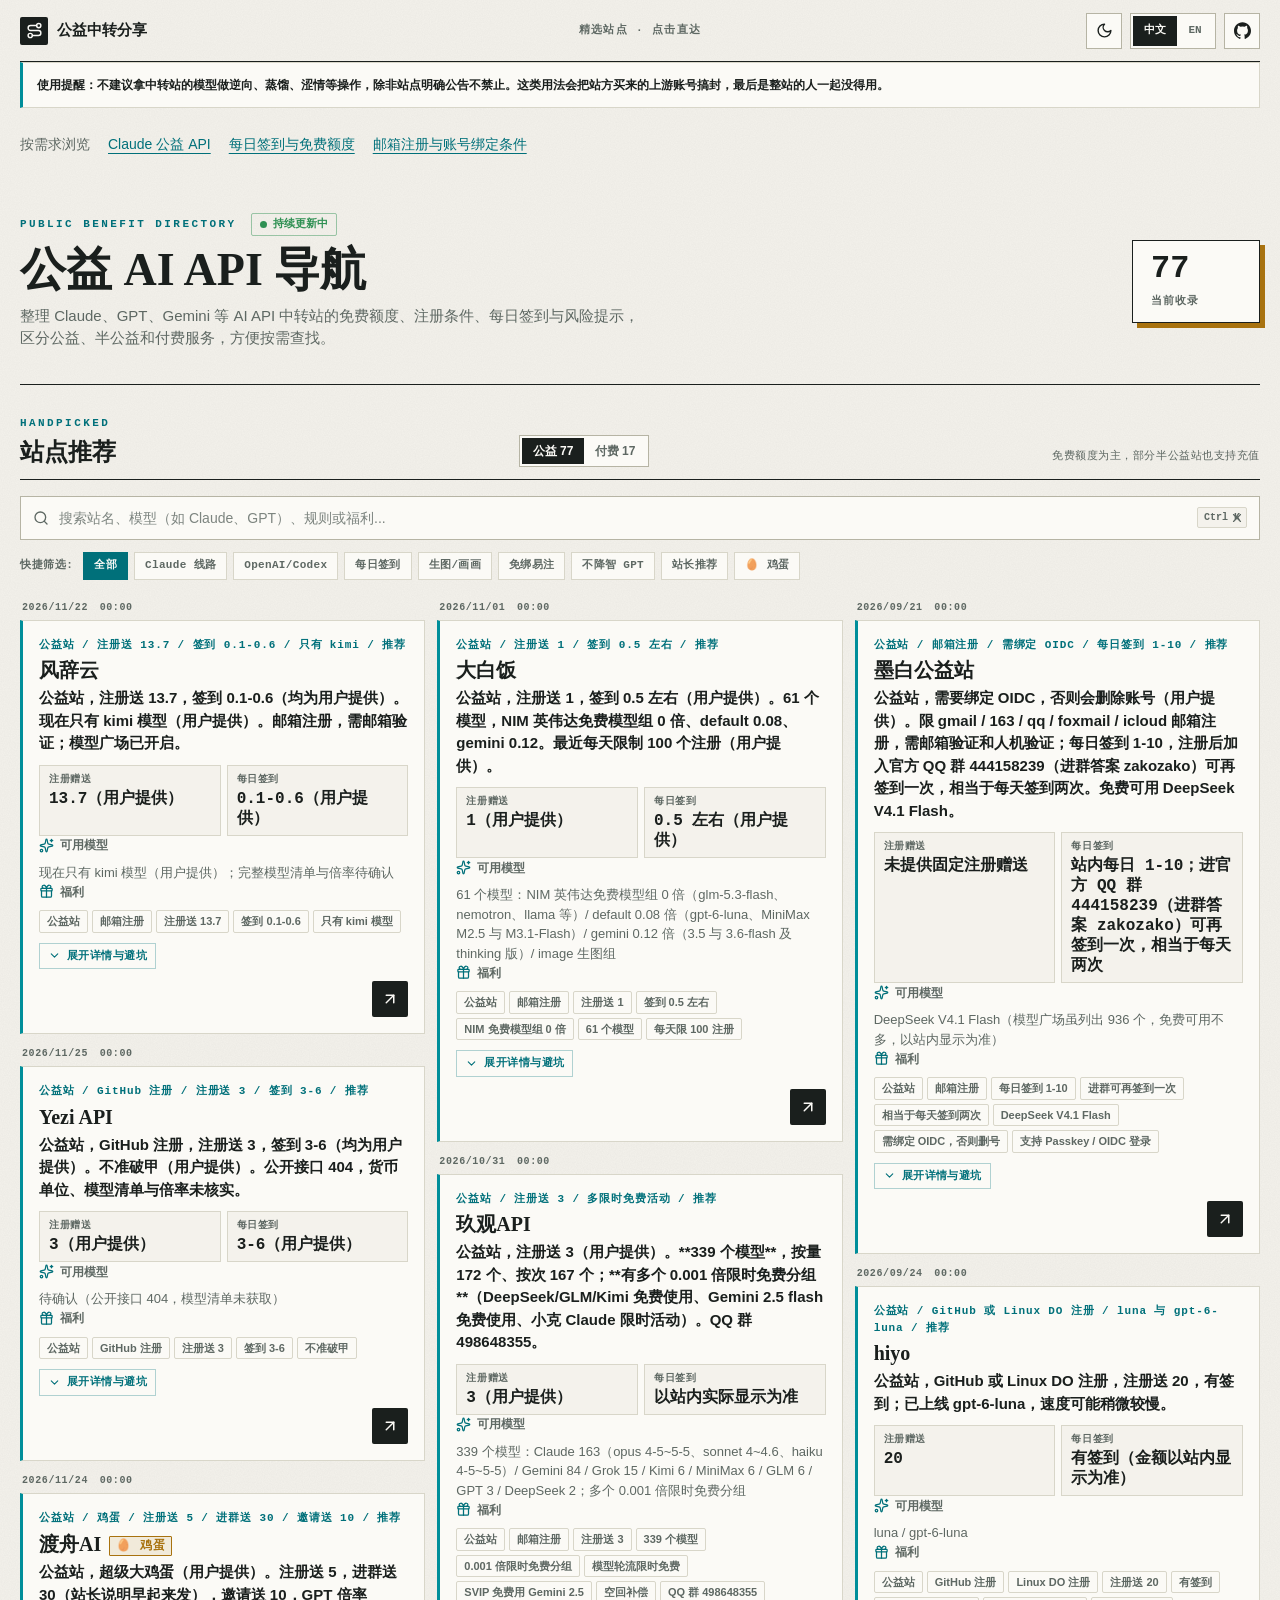
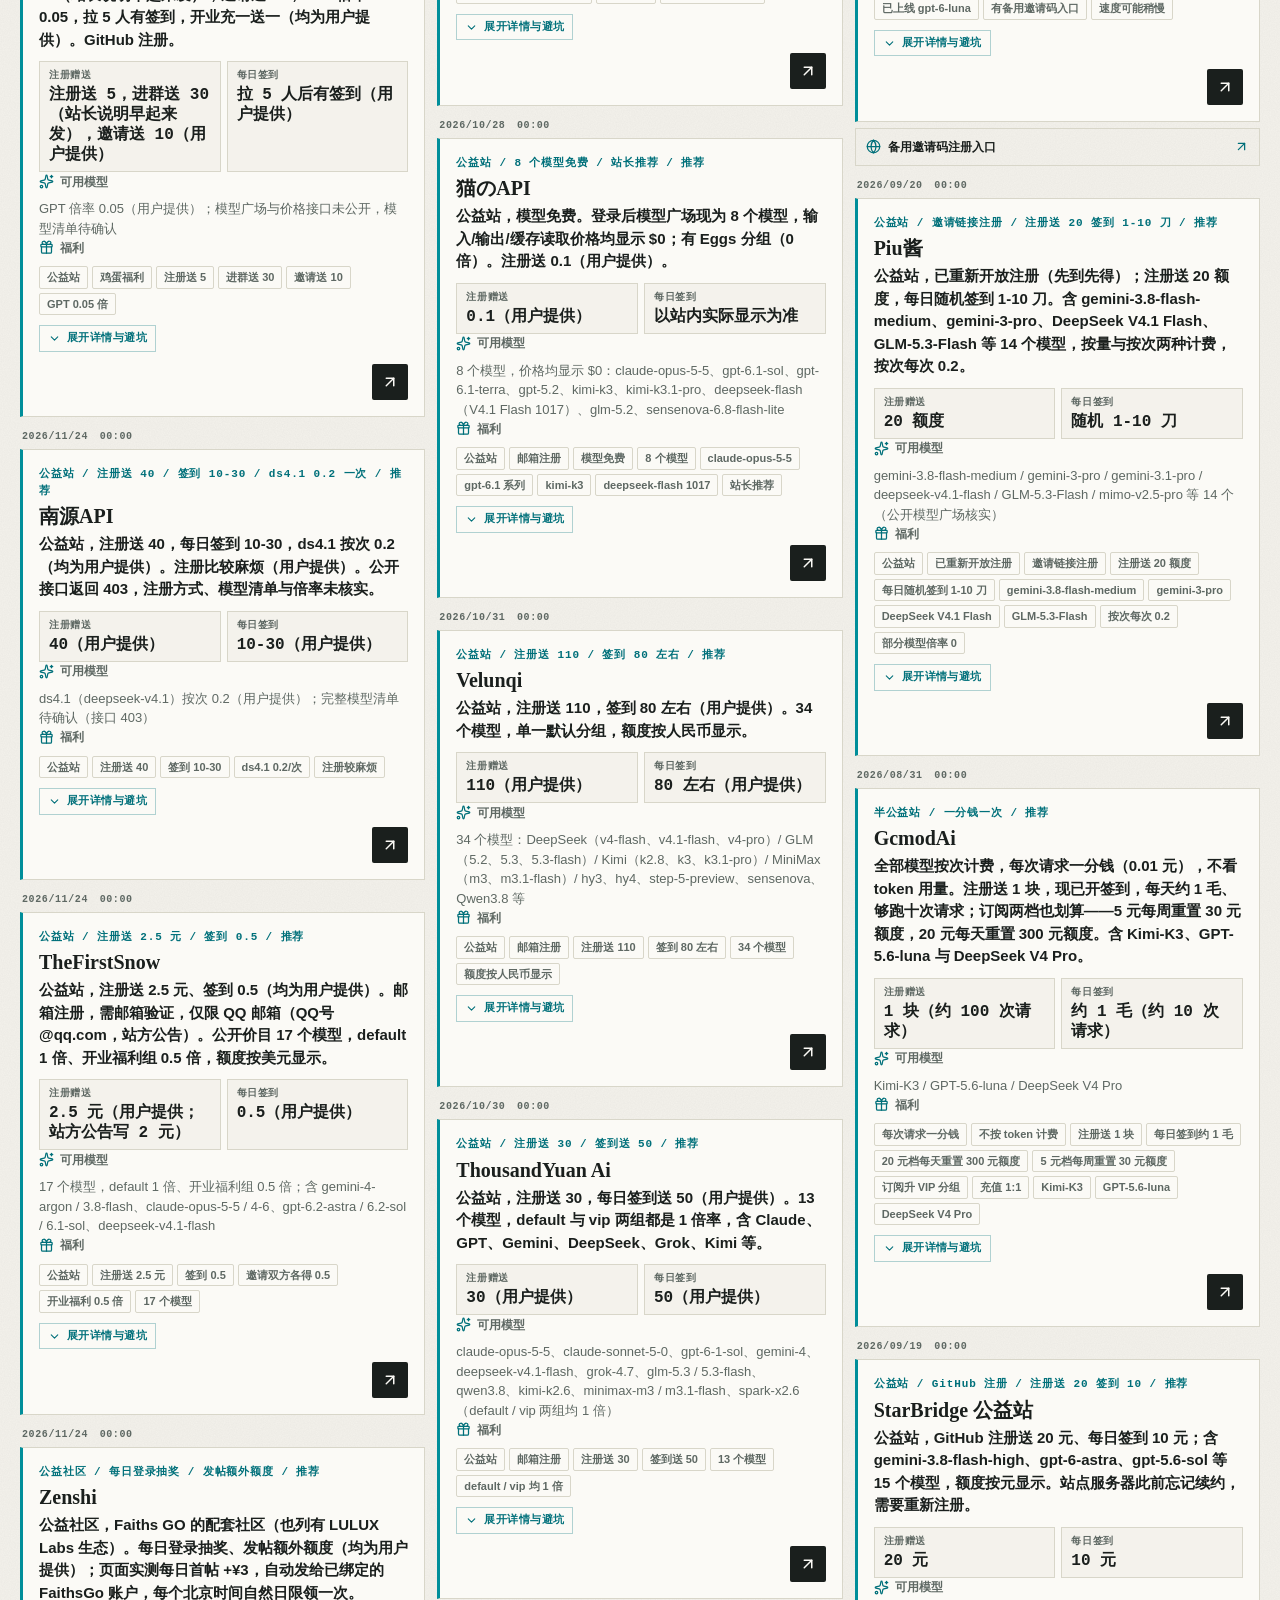
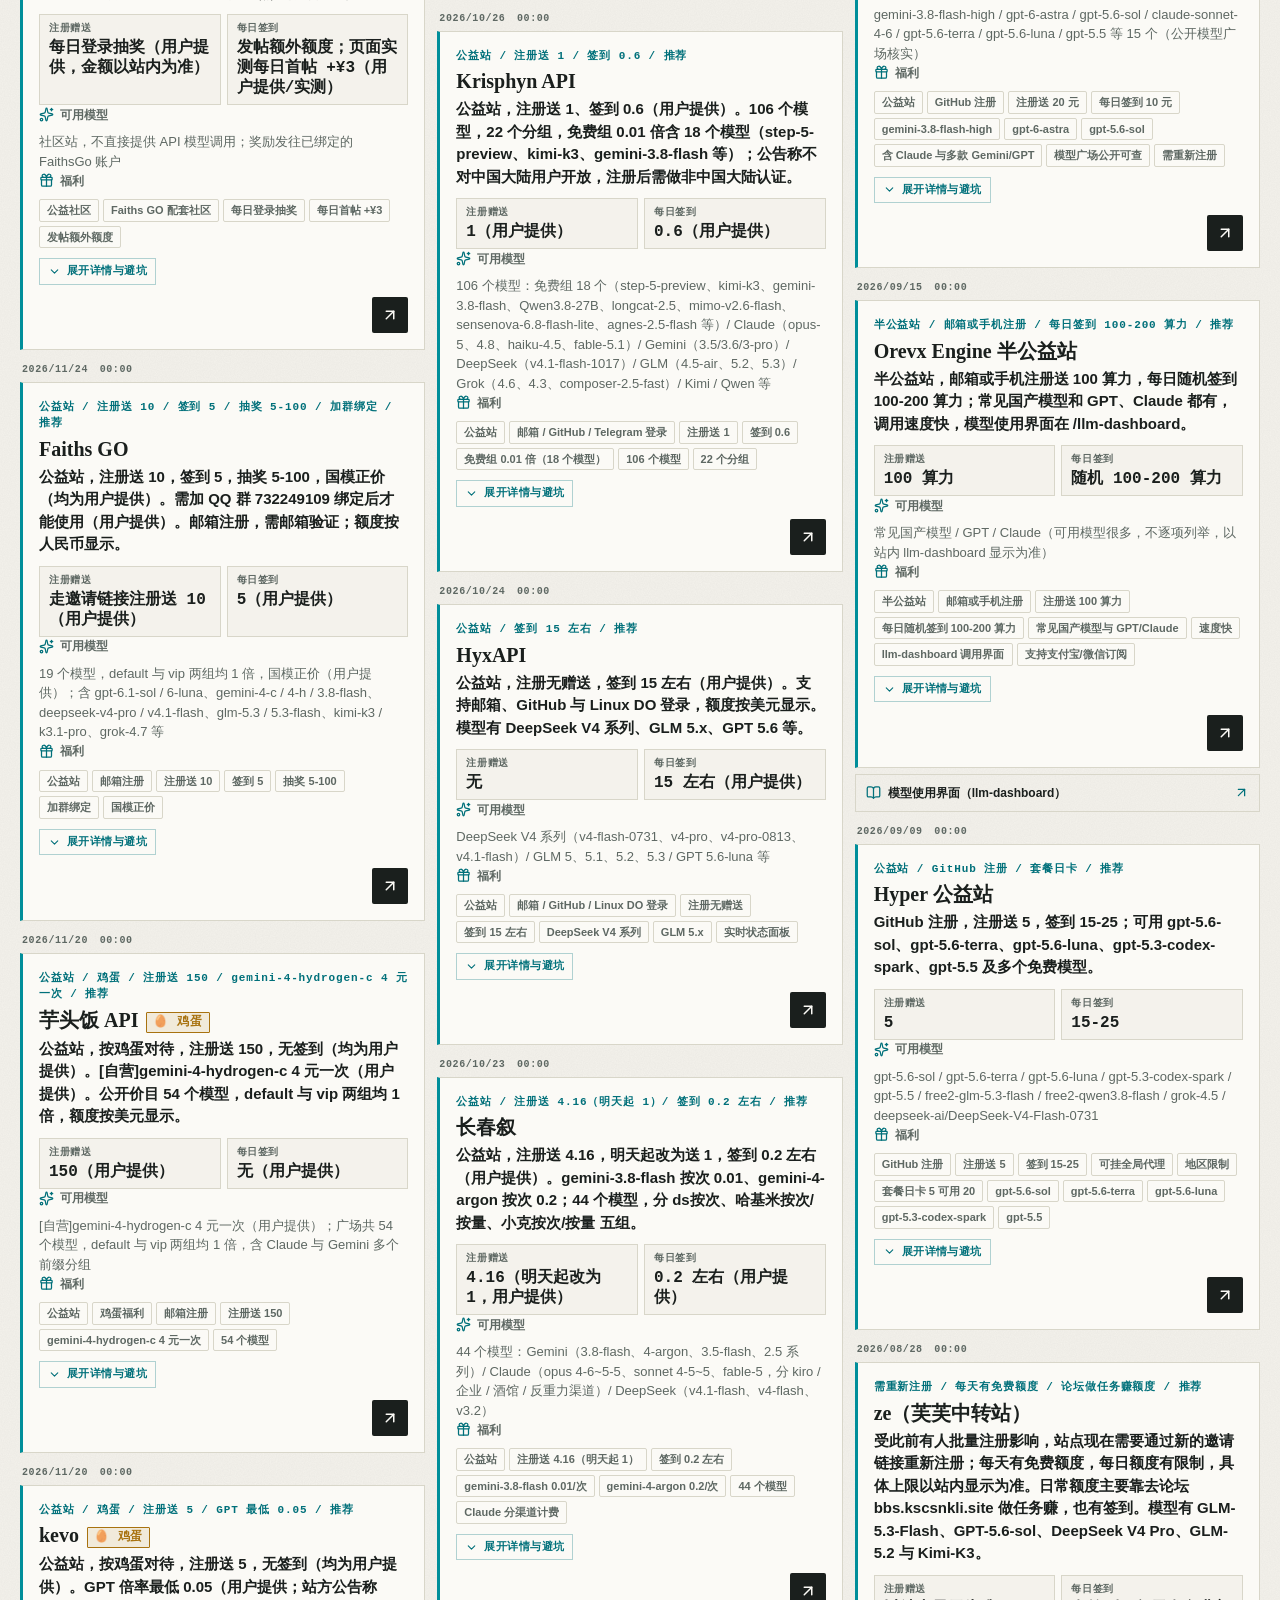
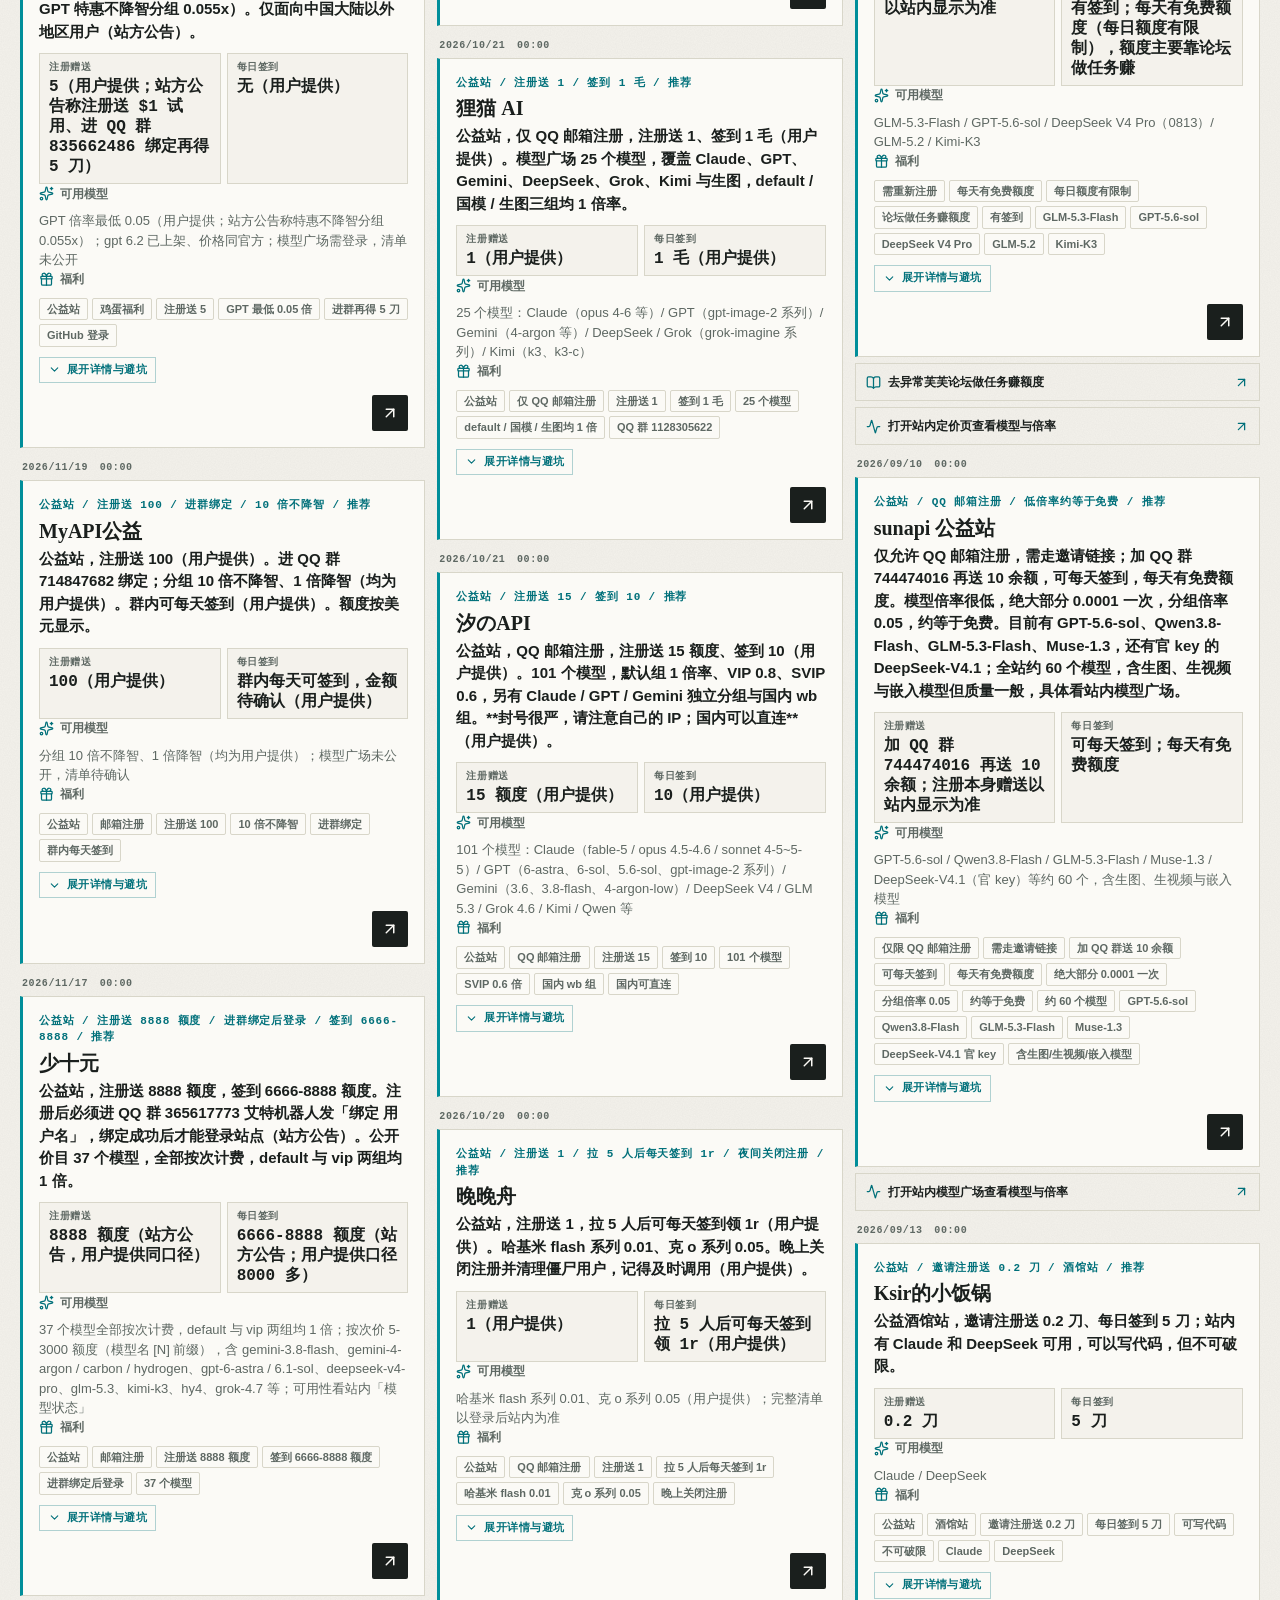
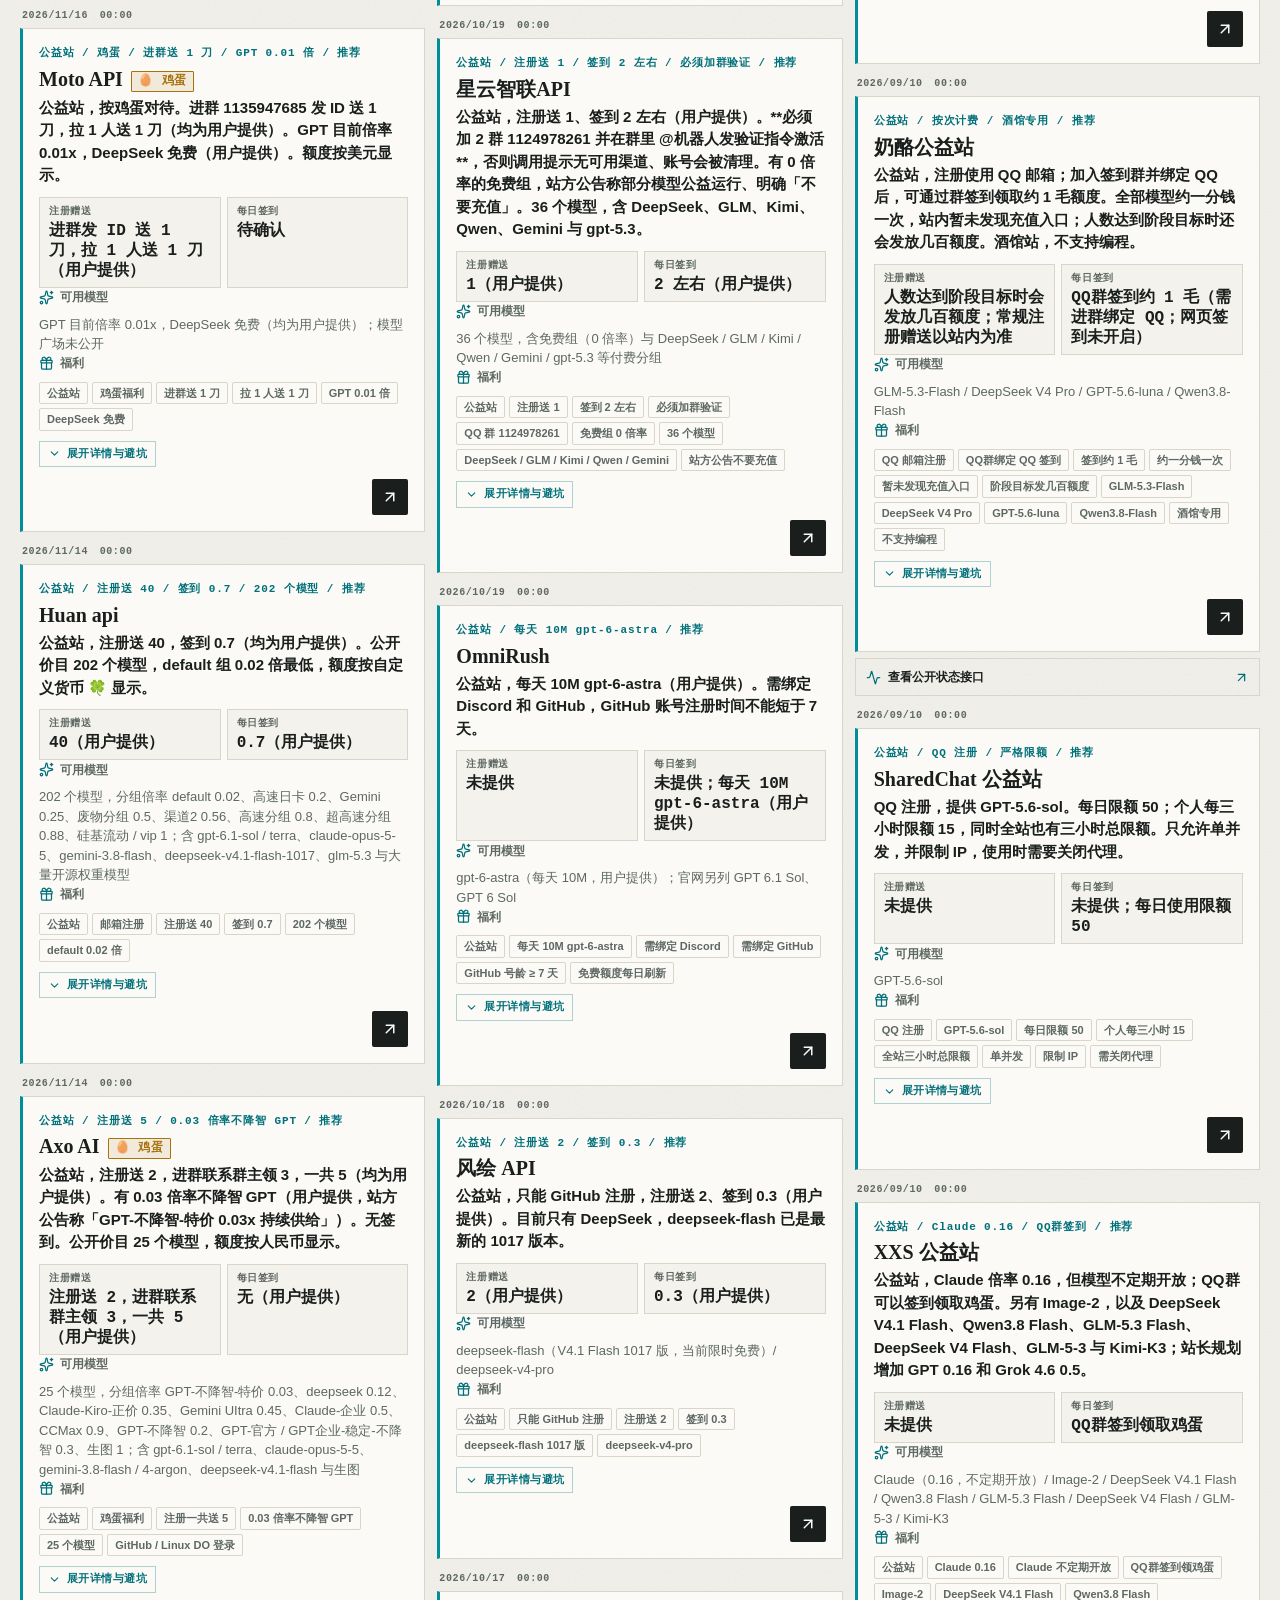
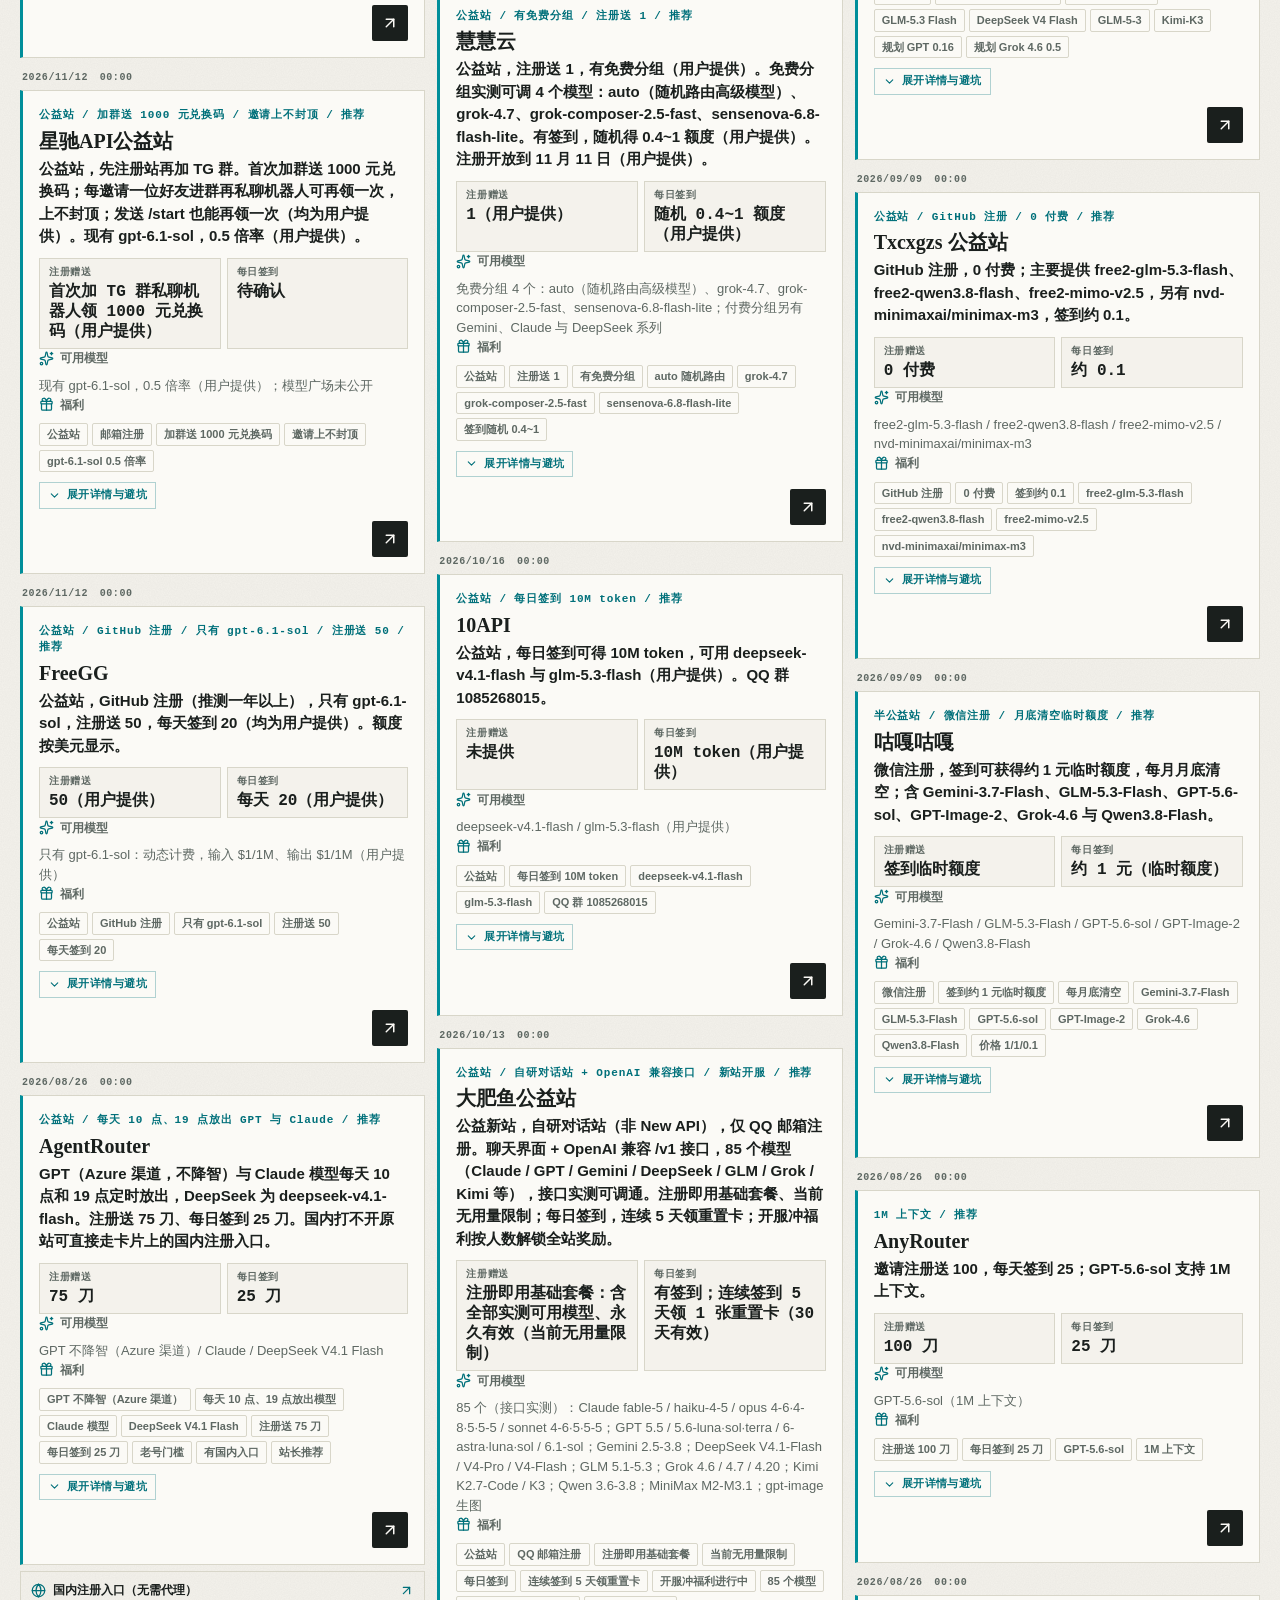
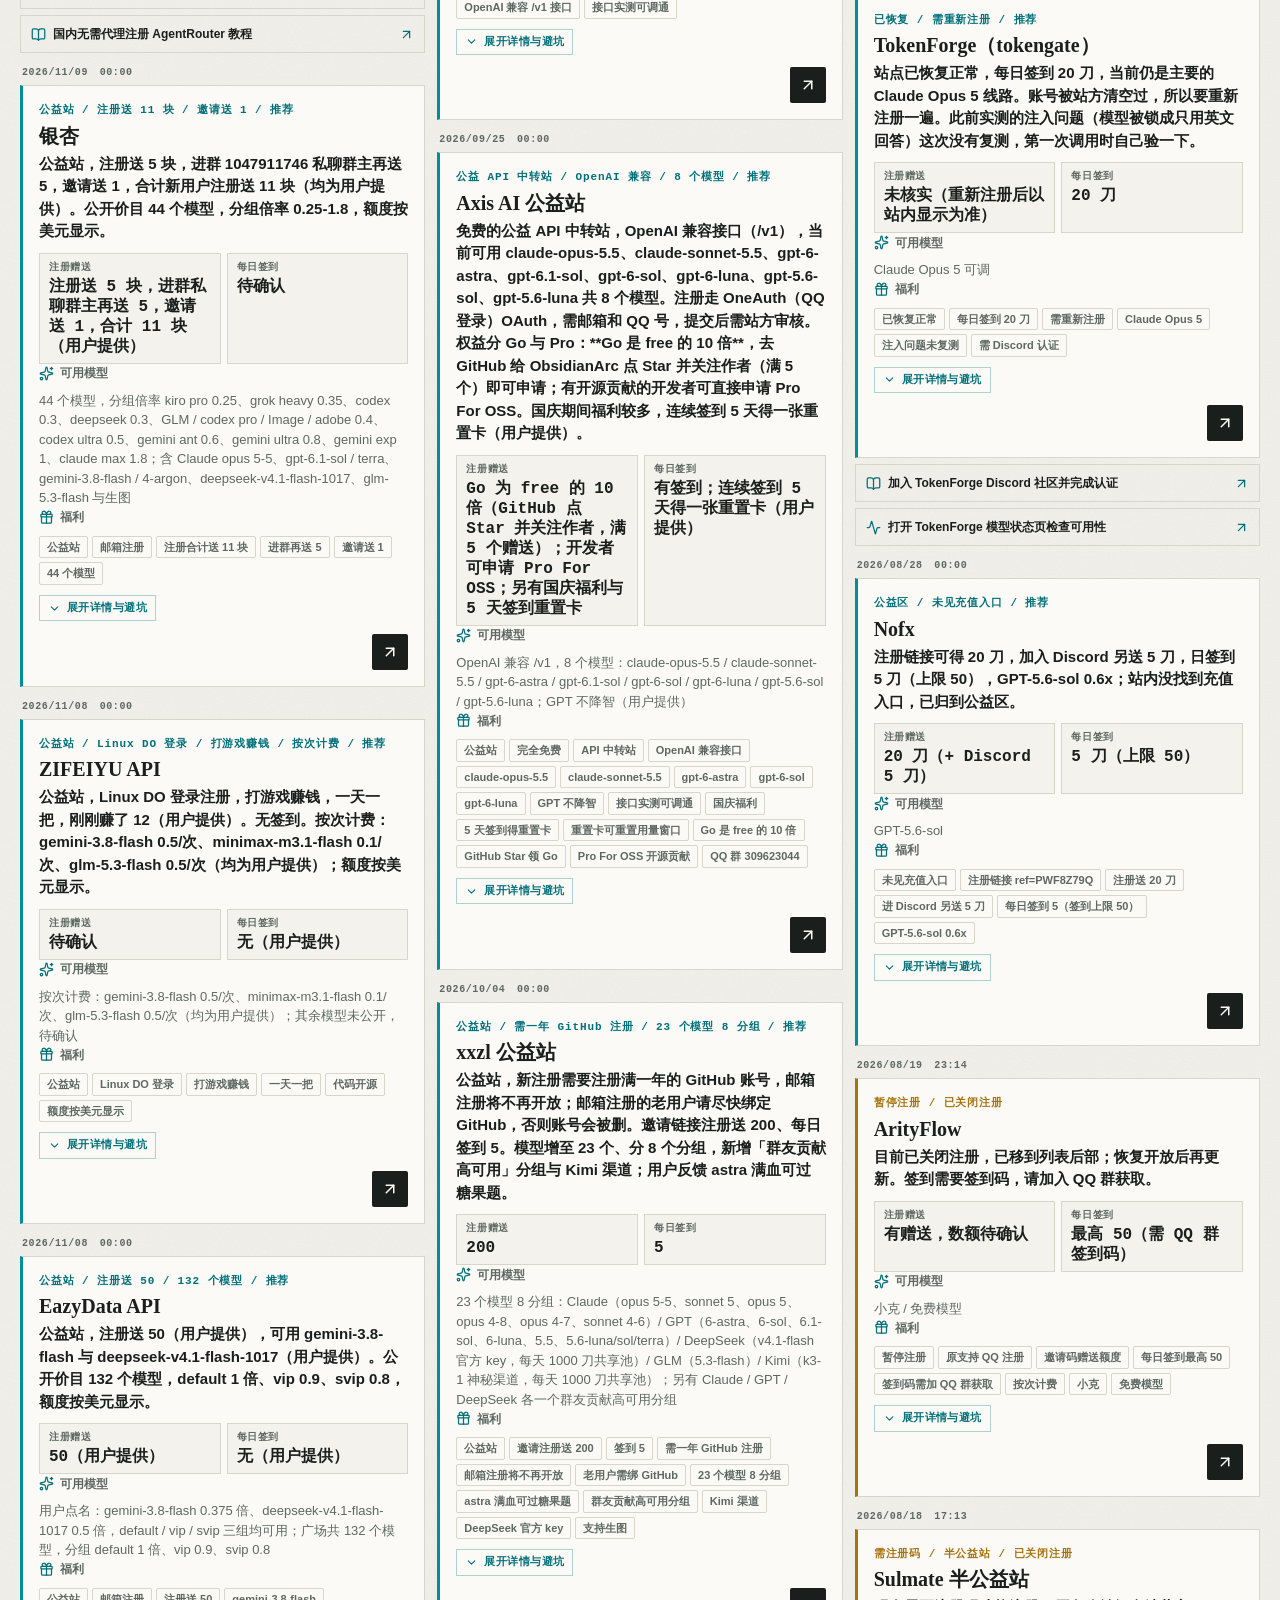
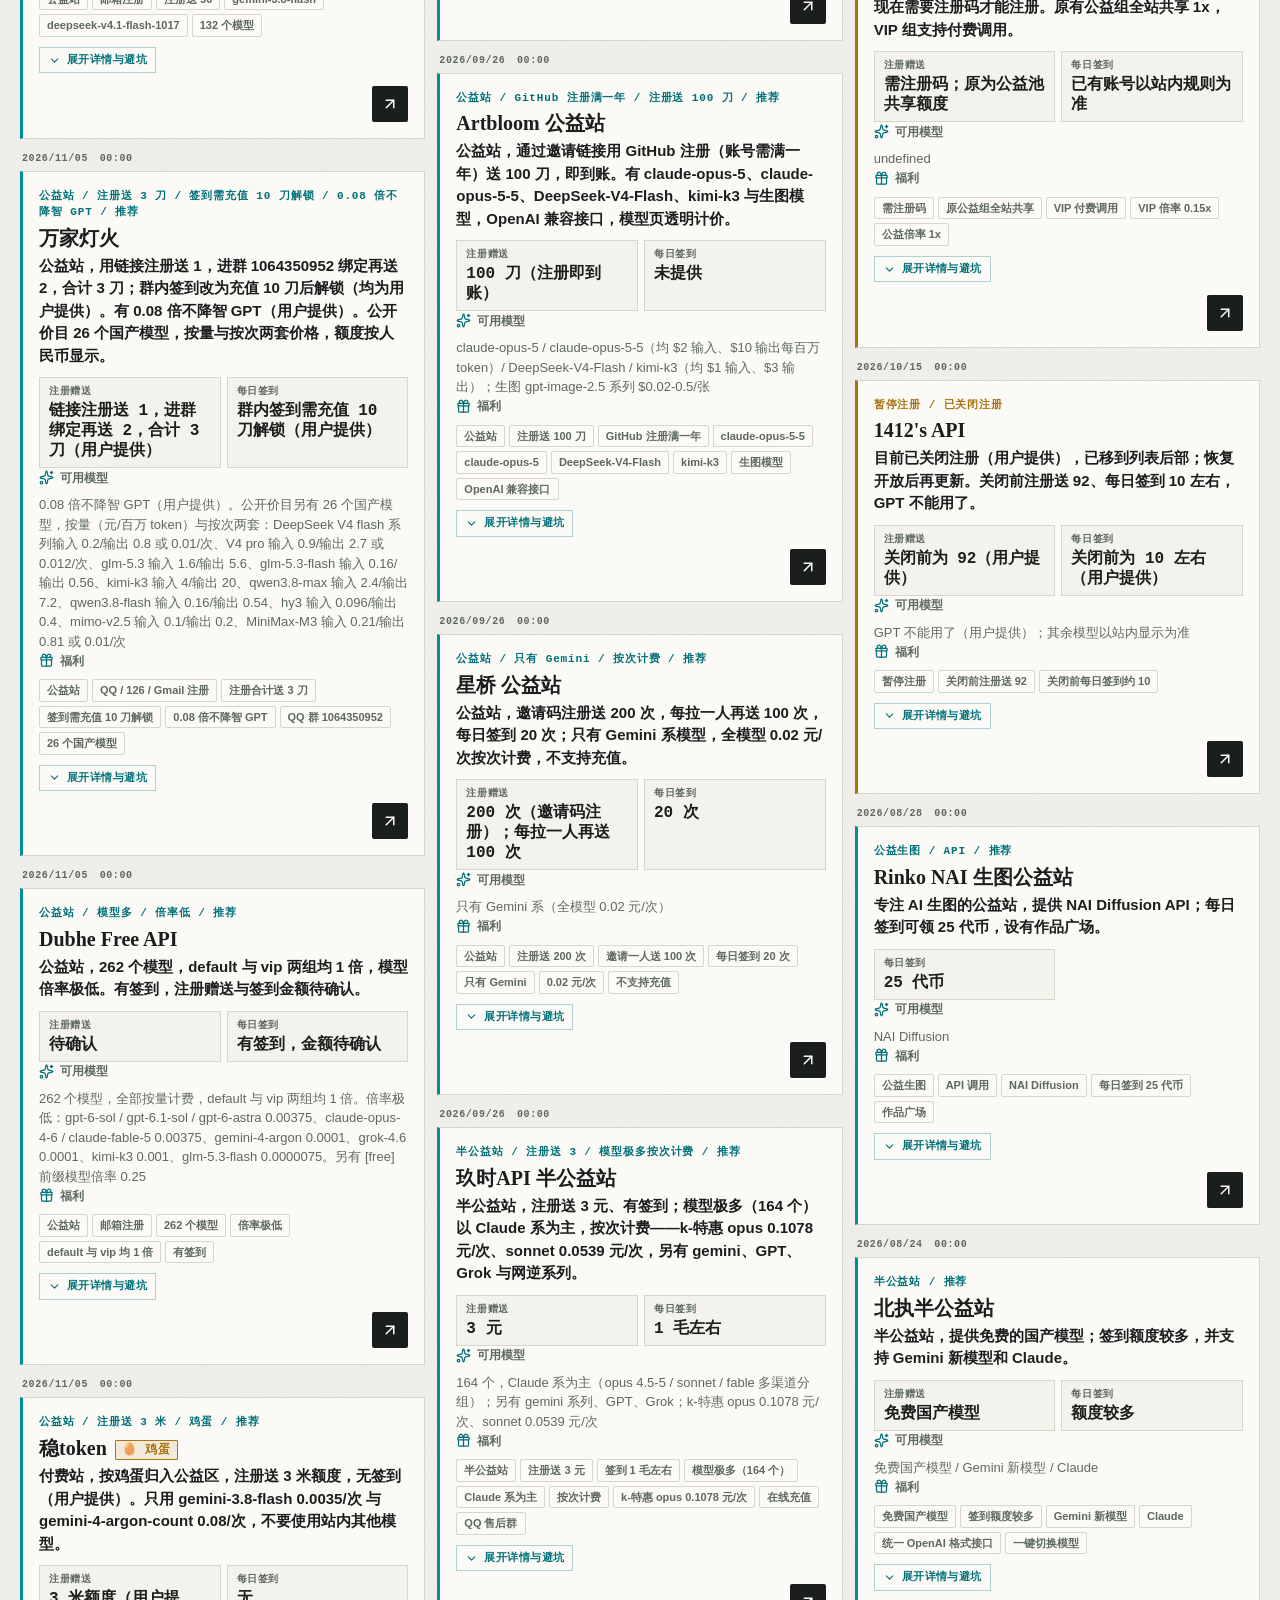
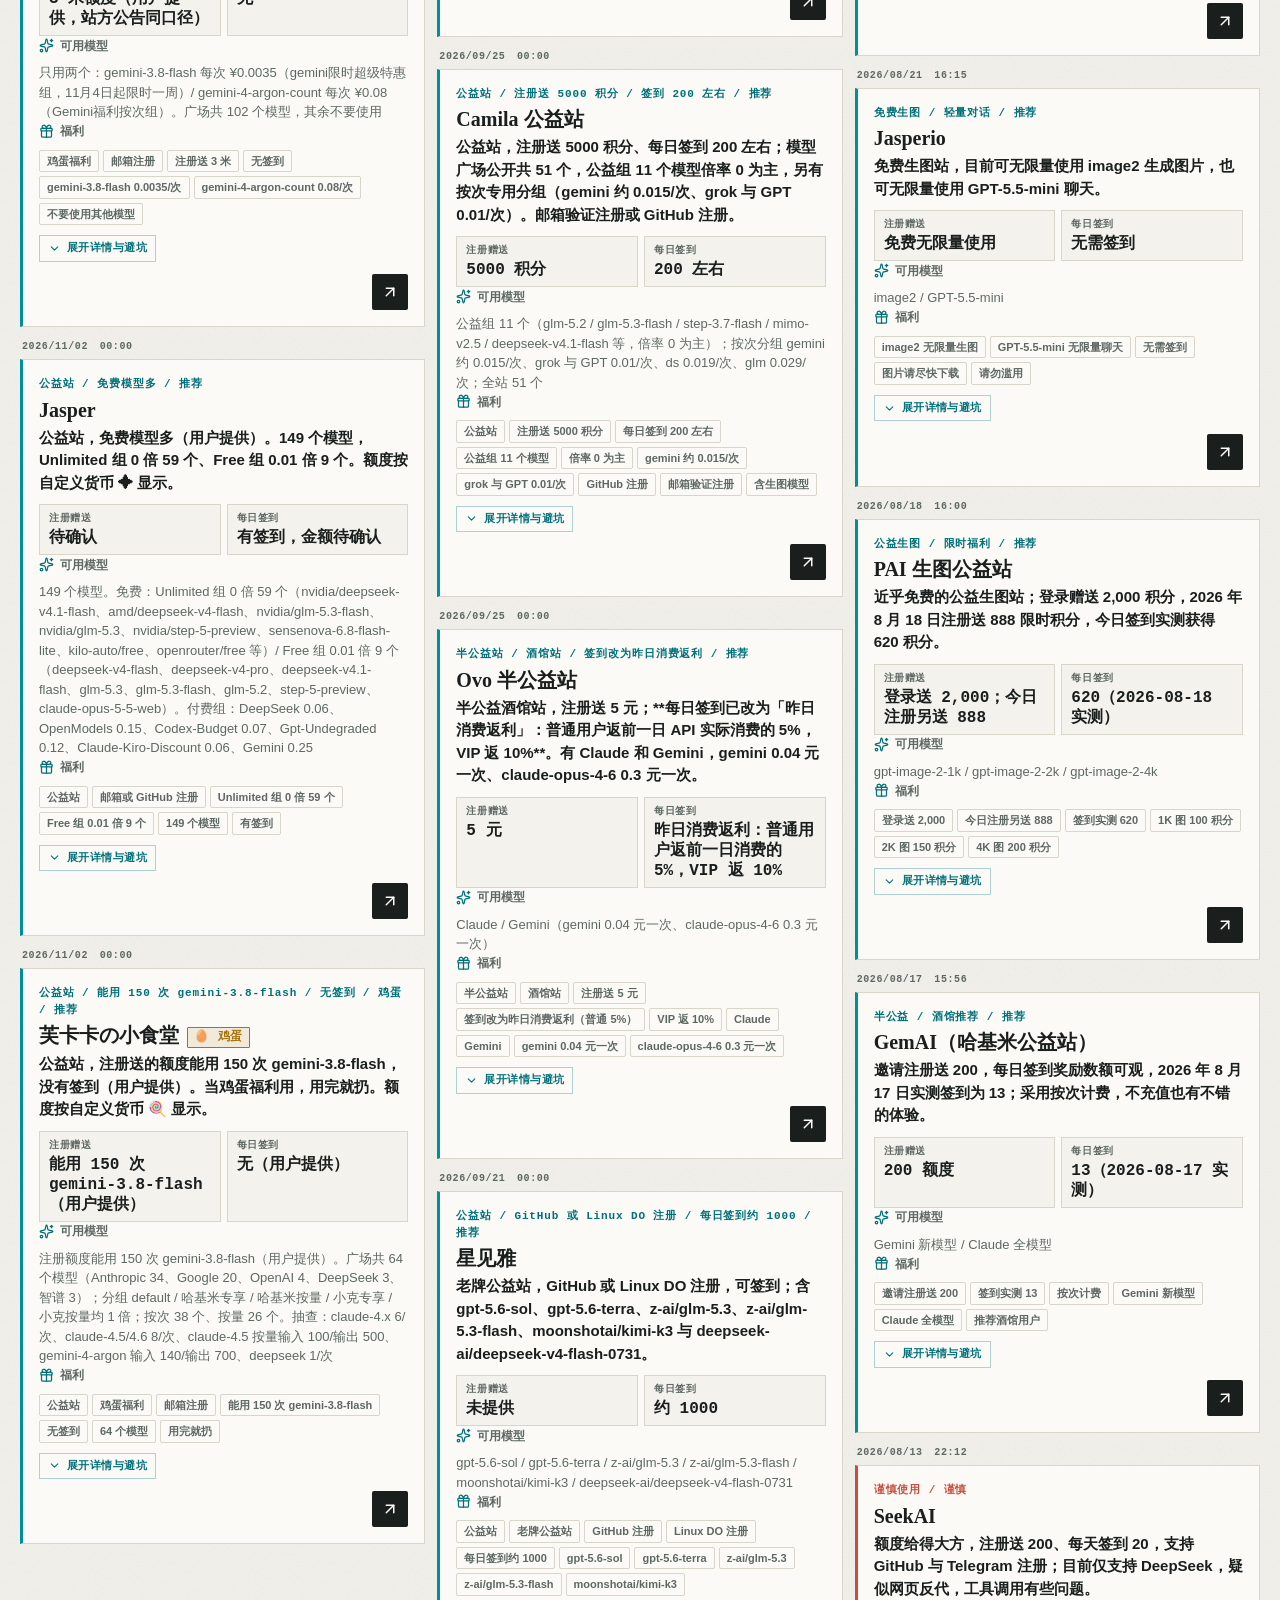
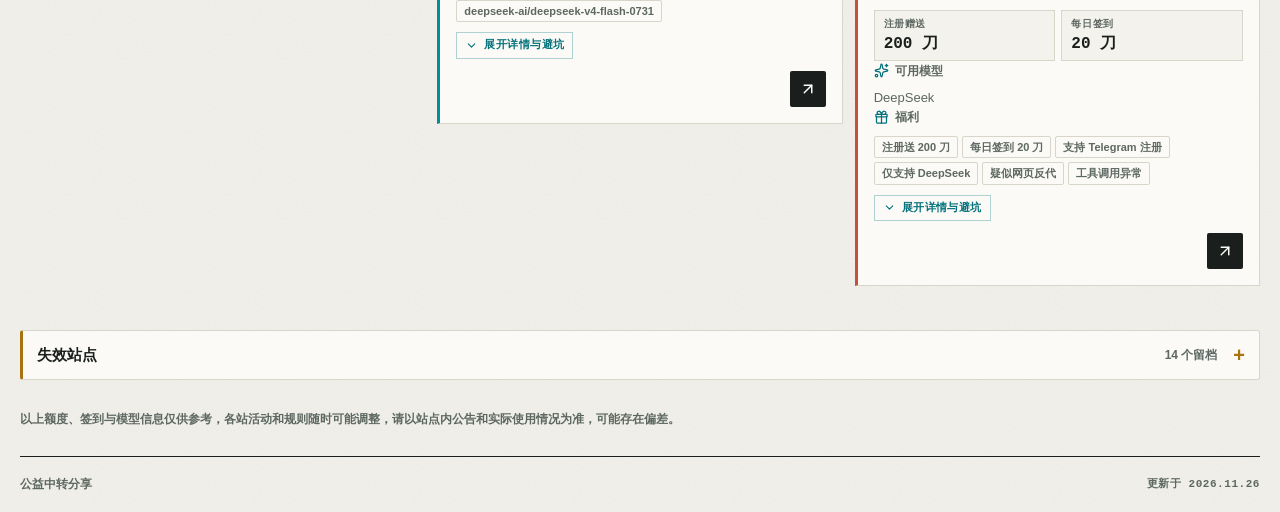
==== commit 1b37bac3: "fix(directory): 易辞寻更名为风辞云并换域名至 ezch.xydaim.cn——旧站归档，新站沿用 11-22 收录日期" ====
--- a/index.html
+++ b/index.html
@@ -56,7 +56,7 @@
         document.head.appendChild(s);
       });
     </script>
-    <script src="/app.js?v=76a817ba" data-translations-src="/entry-translations.js?v=505936ce" defer></script>
+    <script src="/app.js?v=b35f0937" data-translations-src="/entry-translations.js?v=c077bd2b" defer></script>
     <script>
       (function() {
         try {
@@ -65,7 +65,7 @@
         } catch(e) {}
       })();
     </script>
-  <script type="application/ld+json" id="structured-data">{"@context":"https://schema.org","@type":"ItemList","name":"公益 AI API 导航｜免费额度、签到福利与中转站合集","description":"公益 AI API 导航，整理 Claude、GPT、Gemini 等中转站的免费额度、每日签到、注册条件、模型信息与风险提示，区分公益、半公益和付费服务。","url":"https://ytzzjx.github.io/","inLanguage":"zh-CN","numberOfItems":95,"itemListElement":[{"@type":"ListItem","position":1,"name":"风辞云","description":"公益站，注册送 13.7，签到 0.1-0.6（均为用户提供）。现在只有 kimi 模型（用户提供）。邮箱注册，需邮箱验证；模型广场已开启。","url":"https://ezch.xydaim.cn/register?aff=2C2NQZ3PEQ7F"},{"@type":"ListItem","position":2,"name":"Yezi API","description":"公益站，GitHub 注册，注册送 3，签到 3-6（均为用户提供）。不准破甲（用户提供）。公开接口 404，货币单位、模型清单与倍率未核实。","url":"https://ai.yezi.help:2053/register?lottery_invite=b298cb1d22459ccfb2bbaddd218cb115f32605e9592f5b5275c5fa50f7da1207"},{"@type":"ListItem","position":3,"name":"渡舟AI","description":"公益站，超级大鸡蛋（用户提供）。注册送 5，进群送 30（站长说明早起来发），邀请送 10，GPT 倍率 0.05，拉 5 人有签到，开业充一送一（均为用户提供）。GitHub 注册。","url":"https://duzhouai.ccwu.cc/register?aff=UXDLBD783ZYB"},{"@type":"ListItem","position":4,"name":"南源API","description":"公益站，注册送 40，每日签到 10-30，ds4.1 按次 0.2（均为用户提供）。注册比较麻烦（用户提供）。公开接口返回 403，注册方式、模型清单与倍率未核实。","url":"https://api.nanyuanapi.com/sign-up?aff=iAy9"},{"@type":"ListItem","position":5,"name":"TheFirstSnow","description":"公益站，注册送 2.5 元、签到 0.5（均为用户提供）。邮箱注册，需邮箱验证，仅限 QQ 邮箱（QQ号@qq.com，站方公告）。公开价目 17 个模型，default 1 倍、开业福利组 0.5 倍，额度按美元显示。","url":"https://thefirstsnow.top/sign-up?aff=cUwo"},{"@type":"ListItem","position":6,"name":"Zenshi","description":"公益社区，Faiths GO 的配套社区（也列有 LULUX Labs 生态）。每日登录抽奖、发帖额外额度（均为用户提供）；页面实测每日首帖 +¥3，自动发给已绑定的 FaithsGo 账户，每个北京时间自然日限领一次。","url":"https://zenshi.pages.dev/login?invite=HFB6B9DV&next=/forum"},{"@type":"ListItem","position":7,"name":"Faiths GO","description":"公益站，注册送 10，签到 5，抽奖 5-100，国模正价（均为用户提供）。需加 QQ 群 732249109 绑定后才能使用（用户提供）。邮箱注册，需邮箱验证；额度按人民币显示。","url":"https://faithsgo.pages.dev/?ref=LK1e"},{"@type":"ListItem","position":8,"name":"易辞寻","description":"公益站，走邀请链接注册送 4.2，签到 2，gpt-6.2-astra 按次 0.021（均为用户提供）。邮箱注册，需邮箱验证；额度按人民币显示。","url":"https://acf.xydaim.cn/sign-up?aff=NzsO"},{"@type":"ListItem","position":9,"name":"芋头饭 API","description":"公益站，按鸡蛋对待，注册送 150，无签到（均为用户提供）。[自营]gemini-4-hydrogen-c 4 元一次（用户提供）。公开价目 54 个模型，default 与 vip 两组均 1 倍，额度按美元显示。","url":"https://api.yutou.fun/sign-up?aff=Bzvp"},{"@type":"ListItem","position":10,"name":"kevo","description":"公益站，按鸡蛋对待，注册送 5，无签到（均为用户提供）。GPT 倍率最低 0.05（用户提供；站方公告称 GPT 特惠不降智分组 0.055x）。仅面向中国大陆以外地区用户（站方公告）。","url":"https://ai.xiaowumin.top/sign-up?aff=bWUy"},{"@type":"ListItem","position":11,"name":"MyAPI公益","description":"公益站，注册送 100（用户提供）。进 QQ 群 714847682 绑定；分组 10 倍不降智、1 倍降智（均为用户提供）。群内可每天签到（用户提供）。额度按美元显示。","url":"http://free.myaiapi.site:8080/register?aff=KNKXN62DPJ98"},{"@type":"ListItem","position":12,"name":"少十元","description":"公益站，注册送 8888 额度，签到 6666-8888 额度。注册后必须进 QQ 群 365617773 艾特机器人发「绑定 用户名」，绑定成功后才能登录站点（站方公告）。公开价目 37 个模型，全部按次计费，default 与 vip 两组均 1 倍。","url":"https://shaoshiyuan.xyz/sign-up?aff=asgD"},{"@type":"ListItem","position":13,"name":"Moto API","description":"公益站，按鸡蛋对待。进群 1135947685 发 ID 送 1 刀，拉 1 人送 1 刀（均为用户提供）。GPT 目前倍率 0.01x，DeepSeek 免费（用户提供）。额度按美元显示。","url":"https://motoapi.com/sign-up?aff=JHXX"},{"@type":"ListItem","position":14,"name":"Huan api","description":"公益站，注册送 40，签到 0.7（均为用户提供）。公开价目 202 个模型，default 组 0.02 倍最低，额度按自定义货币 🍀 显示。","url":"https://api.novalyte.cn/sign-up?aff=aLgj"},{"@type":"ListItem","position":15,"name":"Axo AI","description":"公益站，注册送 2，进群联系群主领 3，一共 5（均为用户提供）。有 0.03 倍率不降智 GPT（用户提供，站方公告称「GPT-不降智-特价 0.03x 持续供给」）。无签到。公开价目 25 个模型，额度按人民币显示。","url":"https://axoai.cc/sign-up?aff=QDqX"},{"@type":"ListItem","position":16,"name":"星驰API公益站","description":"公益站，先注册站再加 TG 群。首次加群送 1000 元兑换码；每邀请一位好友进群再私聊机器人可再领一次，上不封顶；发送 /start 也能再领一次（均为用户提供）。现有 gpt-6.1-sol，0.5 倍率（用户提供）。","url":"https://xingchiapi.com/register?aff=6F9G3HF4B8W6"},{"@type":"ListItem","position":17,"name":"FreeGG","description":"公益站，GitHub 注册（推测一年以上），只有 gpt-6.1-sol，注册送 50，每天签到 20（均为用户提供）。额度按美元显示。","url":"https://freegg.app/sign-up?aff=Ynwv"},{"@type":"ListItem","position":18,"name":"AgentRouter","description":"GPT（Azure 渠道，不降智）与 Claude 模型每天 10 点和 19 点定时放出，DeepSeek 为 deepseek-v4.1-flash。注册送 75 刀、每日签到 25 刀。国内打不开原站可直接走卡片上的国内注册入口。","url":"https://agentrouter.org/register?aff=i3Xz"},{"@type":"ListItem","position":19,"name":"银杏","description":"公益站，注册送 5 块，进群 1047911746 私聊群主再送 5，邀请送 1，合计新用户注册送 11 块（均为用户提供）。公开价目 44 个模型，分组倍率 0.25-1.8，额度按美元显示。","url":"https://open.taikoapi.com/sign-up?aff=3dBN"},{"@type":"ListItem","position":20,"name":"ZIFEIYU API","description":"公益站，Linux DO 登录注册，打游戏赚钱，一天一把，刚刚赚了 12（用户提供）。无签到。按次计费：gemini-3.8-flash 0.5/次、minimax-m3.1-flash 0.1/次、glm-5.3-flash 0.5/次（均为用户提供）；额度按美元显示。","url":"https://ai.112102.xyz/sign-up?aff=94cf"},{"@type":"ListItem","position":21,"name":"EazyData API","description":"公益站，注册送 50（用户提供），可用 gemini-3.8-flash 与 deepseek-v4.1-flash-1017（用户提供）。公开价目 132 个模型，default 1 倍、vip 0.9、svip 0.8，额度按美元显示。","url":"https://eazydata.org/sign-up?aff=goIo"},{"@type":"ListItem","position":22,"name":"万家灯火","description":"公益站，用链接注册送 1，进群 1064350952 绑定再送 2，合计 3 刀；群内签到改为充值 10 刀后解锁（均为用户提供）。有 0.08 倍不降智 GPT（用户提供）。公开价目 26 个国产模型，按量与按次两套价格，额度按人民币显示。","url":"https://wjapi.vip/register?aff=ZJFB7ZVSEMYJ"},{"@type":"ListItem","position":23,"name":"Dubhe Free API","description":"公益站，262 个模型，default 与 vip 两组均 1 倍，模型倍率极低。有签到，注册赠送与签到金额待确认。","url":"https://ai.skill.wales/sign-up?aff=jqc8"},{"@type":"ListItem","position":24,"name":"稳token","description":"付费站，按鸡蛋归入公益区，注册送 3 米额度，无签到（用户提供）。只用 gemini-3.8-flash 0.0035/次 与 gemini-4-argon-count 0.08/次，不要使用站内其他模型。","url":"https://api.wentoken.si/sign-up?aff=HMTK"},{"@type":"ListItem","position":25,"name":"API 智纽","description":"付费站，目前主力（用户提供）。GPT 上下文不双倍计费。双 11 活动：0.01 倍、100% 不降智、95% 缓存命中、1 秒首字的 GPT，该分组现在就开着（用户提供），持续到 11 月 11 日 23:59。注册不送。","url":"https://ai.apizn.com/sign-up?aff=AFT4"},{"@type":"ListItem","position":26,"name":"Jasper","description":"公益站，免费模型多（用户提供）。149 个模型，Unlimited 组 0 倍 59 个、Free 组 0.01 倍 9 个。额度按自定义货币 ✦ 显示。","url":"https://api.yjs.im/sign-up?aff=5uGC"},{"@type":"ListItem","position":27,"name":"芙卡卡の小食堂","description":"公益站，注册送的额度能用 150 次 gemini-3.8-flash，没有签到（用户提供）。当鸡蛋福利用，用完就扔。额度按自定义货币 🍭 显示。","url":"https://api.fuka.win/sign-up?aff=Erxa"},{"@type":"ListItem","position":28,"name":"大白饭","description":"公益站，注册送 1，签到 0.5 左右（用户提供）。61 个模型，NIM 英伟达免费模型组 0 倍、default 0.08、gemini 0.12。最近每天限制 100 个注册（用户提供）。","url":"https://newapi.hkkkj.qzz.io/sign-up?aff=SrUj"},{"@type":"ListItem","position":29,"name":"tntapi","description":"付费站，007 倍、90 缓存，GPT 全模型不降智（用户提供）。","url":"https://tntapi.com/register?aff=YEHKYD842LNC"},{"@type":"ListItem","position":30,"name":"梦幻API","description":"付费站，008 倍、80 缓存，GPT 全模型不降智（用户提供）。","url":"https://mhapi.net/register?aff=MPFATHYUYACF"},{"@type":"ListItem","position":31,"name":"beiluoxi","description":"付费站，GPT 007 不降智（用户提供）。","url":"https://beiluoxi.ccwu.cc/register?aff=EKZSES6FNVPX"},{"@type":"ListItem","position":32,"name":"玖观API","description":"公益站，注册送 3（用户提供）。**339 个模型**，按量 172 个、按次 167 个；**有多个 0.001 倍限时免费分组**（DeepSeek/GLM/Kimi 免费使用、Gemini 2.5 flash 免费使用、小克 Claude 限时活动）。QQ 群 498648355。","url":"https://jiuguan.cloud/sign-up?aff=PvxS"},{"@type":"ListItem","position":33,"name":"猫のAPI","description":"公益站，模型免费。登录后模型广场现为 8 个模型，输入/输出/缓存读取价格均显示 $0；有 Eggs 分组（0 倍）。注册送 0.1（用户提供）。","url":"https://www.catpawrouter.com/sign-up?aff=YugA"},{"@type":"ListItem","position":34,"name":"Velunqi","description":"公益站，注册送 110，签到 80 左右（用户提供）。34 个模型，单一默认分组，额度按人民币显示。","url":"https://velunqi.asia/sign-up?aff=EHhE"},{"@type":"ListItem","position":35,"name":"ThousandYuan Ai","description":"公益站，注册送 30，每日签到送 50（用户提供）。13 个模型，default 与 vip 两组都是 1 倍率，含 Claude、GPT、Gemini、DeepSeek、Grok、Kimi 等。","url":"https://api.thousandyuan.dpdns.org/sign-up?aff=vDuG"},{"@type":"ListItem","position":36,"name":"秋刀鱼","description":"付费酒馆站，注册送 2.5，没有签到（用户提供）。重点：argon 0.02/次（用户提供）。","url":"https://qiudaoy.com/sign-up?aff=V9zw"},{"@type":"ListItem","position":37,"name":"Krisphyn API","description":"公益站，注册送 1、签到 0.6（用户提供）。106 个模型，22 个分组，免费组 0.01 倍含 18 个模型（step-5-preview、kimi-k3、gemini-3.8-flash 等）；公告称不对中国大陆用户开放，注册后需做非中国大陆认证。","url":"https://api.krisphyn.cc/sign-up?aff=RHNm"},{"@type":"ListItem","position":38,"name":"HyxAPI","description":"公益站，注册无赠送，签到 15 左右（用户提供）。支持邮箱、GitHub 与 Linux DO 登录，额度按美元显示。模型有 DeepSeek V4 系列、GLM 5.x、GPT 5.6 等。","url":"https://hyxware.com/auth?mode=register&aff=iSln"},{"@type":"ListItem","position":39,"name":"长春叙","description":"公益站，注册送 4.16，明天起改为送 1，签到 0.2 左右（用户提供）。gemini-3.8-flash 按次 0.01、gemini-4-argon 按次 0.2；44 个模型，分 ds按次、哈基米按次/按量、小克按次/按量 五组。","url":"https://changchunxu.xyz/sign-up?aff=YRjX"},{"@type":"ListItem","position":40,"name":"狸猫 AI","description":"公益站，仅 QQ 邮箱注册，注册送 1、签到 1 毛（用户提供）。模型广场 25 个模型，覆盖 Claude、GPT、Gemini、DeepSeek、Grok、Kimi 与生图，default / 国模 / 生图三组均 1 倍率。","url":"https://limao-api.com/sign-up?aff=QKlJ"},{"@type":"ListItem","position":41,"name":"汐のAPI","description":"公益站，QQ 邮箱注册，注册送 15 额度、签到 10（用户提供）。101 个模型，默认组 1 倍率、VIP 0.8、SVIP 0.6，另有 Claude / GPT / Gemini 独立分组与国内 wb 组。**封号很严，请注意自己的 IP；国内可以直连**（用户提供）。","url":"https://api.203236.xyz/sign-up"},{"@type":"ListItem","position":42,"name":"晚晚舟","description":"公益站，注册送 1，拉 5 人后可每天签到领 1r（用户提供）。哈基米 flash 系列 0.01、克 o 系列 0.05。晚上关闭注册并清理僵尸用户，记得及时调用（用户提供）。","url":"https://wanwanzhou.top/register?aff=E44252EBQGS2"},{"@type":"ListItem","position":43,"name":"星云智联API","description":"公益站，注册送 1、签到 2 左右（用户提供）。**必须加 2 群 1124978261 并在群里 @机器人发验证指令激活**，否则调用提示无可用渠道、账号会被清理。有 0 倍率的免费组，站方公告称部分模型公益运行、明确「不要充值」。36 个模型，含 DeepSeek、GLM、Kimi、Qwen、Gemini 与 gpt-5.3。","url":"https://api.xincloud.top/sign-up?aff=YOv3"},{"@type":"ListItem","position":44,"name":"OmniRush","description":"公益站，每天 10M gpt-6-astra（用户提供）。需绑定 Discord 和 GitHub，GitHub 账号注册时间不能短于 7 天。","url":"https://omnirush.ai/console?ref=SUS3JHD9"},{"@type":"ListItem","position":45,"name":"风绘 API","description":"公益站，只能 GitHub 注册，注册送 2、签到 0.3（用户提供）。目前只有 DeepSeek，deepseek-flash 已是最新的 1017 版本。","url":"https://api.huidev.com/sign-up?aff=SPqL"},{"@type":"ListItem","position":46,"name":"慧慧云","description":"公益站，注册送 1，有免费分组（用户提供）。免费分组实测可调 4 个模型：auto（随机路由高级模型）、grok-4.7、grok-composer-2.5-fast、sensenova-6.8-flash-lite。有签到，随机得 0.4~1 额度（用户提供）。注册开放到 11 月 11 日（用户提供）。","url":"https://api.huihuiyun.top/register?aff=AHAL3TAU466P"},{"@type":"ListItem","position":47,"name":"10API","description":"公益站，每日签到可得 10M token，可用 deepseek-v4.1-flash 与 glm-5.3-flash（用户提供）。QQ 群 1085268015。","url":"https://nextapi.store/login?inv=INVY5KXY1ZN"},{"@type":"ListItem","position":48,"name":"大肥鱼公益站","description":"公益新站，自研对话站（非 New API），仅 QQ 邮箱注册。聊天界面 + OpenAI 兼容 /v1 接口，85 个模型（Claude / GPT / Gemini / DeepSeek / GLM / Grok / Kimi 等），接口实测可调通。注册即用基础套餐、当前无用量限制；每日签到，连续 5 天领重置卡；开服冲福利按人数解锁全站奖励。","url":"https://arc.103-121-95-72.sslip.io/register?invite=XXPSNBJP"},{"@type":"ListItem","position":49,"name":"Axis AI 公益站","description":"免费的公益 API 中转站，OpenAI 兼容接口（/v1），当前可用 claude-opus-5.5、claude-sonnet-5.5、gpt-6-astra、gpt-6.1-sol、gpt-6-sol、gpt-6-luna、gpt-5.6-sol、gpt-5.6-luna 共 8 个模型。注册走 OneAuth（QQ 登录）OAuth，需邮箱和 QQ 号，提交后需站方审核。权益分 Go 与 Pro：**Go 是 free 的 10 倍**，去 GitHub 给 ObsidianArc 点 Star 并关注作者（满 5 个）即可申请；有开源贡献的开发者可直接申请 Pro For OSS。国庆期间福利较多，连续签到 5 天得一张重置卡（用户提供）。","url":"https://ai.onyxaxis.org/register?invite=AMMRWZ5P"},{"@type":"ListItem","position":50,"name":"xxzl 公益站","description":"公益站，新注册需要注册满一年的 GitHub 账号，邮箱注册将不再开放；邮箱注册的老用户请尽快绑定 GitHub，否则账号会被删。邀请链接注册送 200、每日签到 5。模型增至 23 个、分 8 个分组，新增「群友贡献高可用」分组与 Kimi 渠道；用户反馈 astra 满血可过糖果题。","url":"https://ai.1tim.com/sign-up?aff=TyKU"},{"@type":"ListItem","position":51,"name":"Artbloom 公益站","description":"公益站，通过邀请链接用 GitHub 注册（账号需满一年）送 100 刀，即到账。有 claude-opus-5、claude-opus-5-5、DeepSeek-V4-Flash、kimi-k3 与生图模型，OpenAI 兼容接口，模型页透明计价。","url":"https://api.artbloom.tech/signup?ref=564I5GN2SY"},{"@type":"ListItem","position":52,"name":"星桥 公益站","description":"公益站，邀请码注册送 200 次，每拉一人再送 100 次，每日签到 20 次；只有 Gemini 系模型，全模型 0.02 元/次按次计费，不支持充值。","url":"https://xingqiao.chat/sign-up?aff=11NC"},{"@type":"ListItem","position":53,"name":"玖时API 半公益站","description":"半公益站，注册送 3 元、有签到；模型极多（164 个）以 Claude 系为主，按次计费——k-特惠 opus 0.1078 元/次、sonnet 0.0539 元/次，另有 gemini、GPT、Grok 与网逆系列。","url":"https://api.jiushi.xin/register?aff=KQiA"},{"@type":"ListItem","position":54,"name":"Camila 公益站","description":"公益站，注册送 5000 积分、每日签到 200 左右；模型广场公开共 51 个，公益组 11 个模型倍率 0 为主，另有按次专用分组（gemini 约 0.015/次、grok 与 GPT 0.01/次）。邮箱验证注册或 GitHub 注册。","url":"https://free.camila.qzz.io/sign-up?aff=qF18"},{"@type":"ListItem","position":55,"name":"Ovo 半公益站","description":"半公益酒馆站，注册送 5 元；**每日签到已改为「昨日消费返利」：普通用户返前一日 API 实际消费的 5%，VIP 返 10%**。有 Claude 和 Gemini，gemini 0.04 元一次、claude-opus-4-6 0.3 元一次。","url":"https://ovoapi.cn/sign-up?aff=st79"},{"@type":"ListItem","position":56,"name":"星见雅","description":"老牌公益站，GitHub 或 Linux DO 注册，可签到；含 gpt-5.6-sol、gpt-5.6-terra、z-ai/glm-5.3、z-ai/glm-5.3-flash、moonshotai/kimi-k3 与 deepseek-ai/deepseek-v4-flash-0731。","url":"https://new.xinjianya.top/register?aff=NTKW"},{"@type":"ListItem","position":57,"name":"墨白公益站","description":"公益站，需要绑定 OIDC，否则会删除账号（用户提供）。限 gmail / 163 / qq / foxmail / icloud 邮箱注册，需邮箱验证和人机验证；每日签到 1-10，注册后加入官方 QQ 群 444158239（进群答案 zakozako）可再签到一次，相当于每天签到两次。免费可用 DeepSeek V4.1 Flash。","url":"https://new.ai.hinswu.top/sign-up?aff=L6as"},{"@type":"ListItem","position":58,"name":"hiyo","description":"公益站，GitHub 或 Linux DO 注册，注册送 20，有签到；已上线 gpt-6-luna，速度可能稍微较慢。","url":"https://free.hiyo.top/register?aff=ASBDCX98PNNG"},{"@type":"ListItem","position":59,"name":"Piu酱","description":"公益站，已重新开放注册（先到先得）；注册送 20 额度，每日随机签到 1-10 刀。含 gemini-3.8-flash-medium、gemini-3-pro、DeepSeek V4.1 Flash、GLM-5.3-Flash 等 14 个模型，按量与按次两种计费，按次每次 0.2。","url":"https://piu.du4s.com/sign-up?aff=SjXZ"},{"@type":"ListItem","position":60,"name":"GcmodAi","description":"全部模型按次计费，每次请求一分钱（0.01 元），不看 token 用量。注册送 1 块，现已开签到，每天约 1 毛、够跑十次请求；订阅两档也划算——5 元每周重置 30 元额度，20 元每天重置 300 元额度。含 Kimi-K3、GPT-5.6-luna 与 DeepSeek V4 Pro。","url":"https://gcmod.bond/register?aff=4wem"},{"@type":"ListItem","position":61,"name":"StarBridge 公益站","description":"公益站，GitHub 注册送 20 元、每日签到 10 元；含 gemini-3.8-flash-high、gpt-6-astra、gpt-5.6-sol 等 15 个模型，额度按元显示。站点服务器此前忘记续约，需要重新注册。","url":"https://api.careke.cn/sign-up?aff=MYwA"},{"@type":"ListItem","position":62,"name":"Orevx Engine 半公益站","description":"半公益站，邮箱或手机注册送 100 算力，每日随机签到 100-200 算力；常见国产模型和 GPT、Claude 都有，调用速度快，模型使用界面在 /llm-dashboard。","url":"https://orevx.ai/login?mode=register&inviteCode=FAGCRGAT"},{"@type":"ListItem","position":63,"name":"Hyper 公益站","description":"GitHub 注册，注册送 5，签到 15-25；可用 gpt-5.6-sol、gpt-5.6-terra、gpt-5.6-luna、gpt-5.3-codex-spark、gpt-5.5 及多个免费模型。","url":"https://ai.hyper.nyc.mn/sign-up?aff=IY2B"},{"@type":"ListItem","position":64,"name":"ze（芙芙中转站）","description":"受此前有人批量注册影响，站点现在需要通过新的邀请链接重新注册；每天有免费额度，每日额度有限制，具体上限以站内显示为准。日常额度主要靠去论坛 bbs.kscsnkli.site 做任务赚，也有签到。模型有 GLM-5.3-Flash、GPT-5.6-sol、DeepSeek V4 Pro、GLM-5.2 与 Kimi-K3。","url":"https://api2.kscsnkli.site/sign-up?aff=IE8H"},{"@type":"ListItem","position":65,"name":"sunapi 公益站","description":"仅允许 QQ 邮箱注册，需走邀请链接；加 QQ 群 744474016 再送 10 余额，可每天签到，每天有免费额度。模型倍率很低，绝大部分 0.0001 一次，分组倍率 0.05，约等于免费。目前有 GPT-5.6-sol、Qwen3.8-Flash、GLM-5.3-Flash、Muse-1.3，还有官 key 的 DeepSeek-V4.1；全站约 60 个模型，含生图、生视频与嵌入模型但质量一般，具体看站内模型广场。","url":"https://sunapi.5201201314.top/sign-up?aff=rF1K"},{"@type":"ListItem","position":66,"name":"Ksir的小饭锅","description":"公益酒馆站，邀请注册送 0.2 刀、每日签到 5 刀；站内有 Claude 和 DeepSeek 可用，可以写代码，但不可破限。","url":"https://api.biliksir.ggff.net/sign-up?aff=q3ep"},{"@type":"ListItem","position":67,"name":"奶酪公益站","description":"公益站，注册使用 QQ 邮箱；加入签到群并绑定 QQ 后，可通过群签到领取约 1 毛额度。全部模型约一分钱一次，站内暂未发现充值入口；人数达到阶段目标时还会发放几百额度。酒馆站，不支持编程。","url":"https://nailao.biz/sign-up?aff=8KMU"},{"@type":"ListItem","position":68,"name":"SharedChat 公益站","description":"QQ 注册，提供 GPT-5.6-sol。每日限额 50；个人每三小时限额 15，同时全站也有三小时总限额。只允许单并发，并限制 IP，使用时需要关闭代理。","url":"https://new.sharedchat.cc/list/#/register?i=m11Qn"},{"@type":"ListItem","position":69,"name":"XXS 公益站","description":"公益站，Claude 倍率 0.16，但模型不定期开放；QQ群可以签到领取鸡蛋。另有 Image-2，以及 DeepSeek V4.1 Flash、Qwen3.8 Flash、GLM-5.3 Flash、DeepSeek V4 Flash、GLM-5-3 与 Kimi-K3；站长规划增加 GPT 0.16 和 Grok 4.6 0.5。","url":"https://xxs.l.cd/sign-up?aff=q6G2"},{"@type":"ListItem","position":70,"name":"Txcxgzs 公益站","description":"GitHub 注册，0 付费；主要提供 free2-glm-5.3-flash、free2-qwen3.8-flash、free2-mimo-v2.5，另有 nvd-minimaxai/minimax-m3，签到约 0.1。","url":"https://ai.txcxgzs.com/sign-up?aff=VegH"},{"@type":"ListItem","position":71,"name":"咕嘎咕嘎","description":"微信注册，签到可获得约 1 元临时额度，每月月底清空；含 Gemini-3.7-Flash、GLM-5.3-Flash、GPT-5.6-sol、GPT-Image-2、Grok-4.6 与 Qwen3.8-Flash。","url":"https://ai.xmiaom.com/sign-up?aff=04Qy"},{"@type":"ListItem","position":72,"name":"AnyRouter","description":"邀请注册送 100，每天签到 25；GPT-5.6-sol 支持 1M 上下文。","url":"https://anyrouter.top/register?aff=LJPP"},{"@type":"ListItem","position":73,"name":"TokenForge（tokengate）","description":"站点已恢复正常，每日签到 20 刀，当前仍是主要的 Claude Opus 5 线路。账号被站方清空过，所以要重新注册一遍。此前实测的注入问题（模型被锁成只用英文回答）这次没有复测，第一次调用时自己验一下。","url":"https://tokenforge.ai.studio/sign-up?aff=iheu"},{"@type":"ListItem","position":74,"name":"DZH Smart AI","description":"付费站，注册送 0.1，有不降智 GPT，QQ 群 613833653 经常发红包（用户提供）。0.08 倍的不降智 astra，缓存命中 80% 左右；另有 AWS Bedrock 0.4 倍（用户提供）。无签到；每日抽奖 $0-1，需当日产生消费后才能参与，充值只增加次数。","url":"https://dzhsmartai.com/register?aff=Y9UH5YBU33UB"},{"@type":"ListItem","position":75,"name":"Prime Relay","description":"付费站，一个密钥接 Claude、GPT、Gemini 等主流模型，倍率公开：GPT 福利组 0.015、Claude 福利组 0.02、DeepSeek 0.015、Kimi 0.025、Grok / Gemini 0.015。QQ 邮箱注册；**拉新福利：邀请好友注册并进 QQ 群，双方各得 $10 额度（每账号最多邀请 10 人）**；充值 1:10；签到 $1-3/天。","url":"https://www.primerelay.online/register?aff=W24WQGYYH84S"},{"@type":"ListItem","position":76,"name":"STA1N API","description":"付费酒馆站、源头站（用户提供）。QQ 邮箱注册送 30 🍪；按次与按量两种计费：Claude Opus 5-5 1.6🍪/次、Sonnet 5 1.1🍪/次、Gemini 3.8 Flash 0.22🍪/次。含 Claude（Kiro 渠道）/ Gemini 3.1-3.8 / DeepSeek / Kimi-K3 / GLM / 豆包 / NAI 生图等 115 个模型。**三万人福利：限时免费领 500🍪 订阅（两天，含全部 Gemini 与特价 DeepSeek）**。","url":"https://cdn.sta1n.cn/sign-up?aff=7zlp"},{"@type":"ListItem","position":77,"name":"Aotera","description":"付费站，Plus 分组 0.1 倍率、GPT 不降智；Pro 0.17 倍、Pro 500 0.24 倍。注册有 Turnstile 人机验证与邮箱验证。无签到。开业活动：进群人数每到一个阶段领红包。","url":"https://aotera.cc/sign-up?aff=NYYY"},{"@type":"ListItem","position":78,"name":"Edge API","description":"付费站，走 aff 注册送 0.1、进群由管理发给 1；有 0.07 倍率的不降智 GPT（用户提供）。额度按人民币显示。","url":"https://ai.lffm.cn/sign-up?aff=Xw7r"},{"@type":"ListItem","position":79,"name":"SheApi","description":"付费站，注册送 1、签到 0.2 左右。33 个模型分成 13 个分组，低倍率分组有 plus_0720 的 0.04 和 deepseek / glm / kimi 的 0.07；grok 分组 0.09 是 **grok-heavy 号池、不降智**（注意是 Grok 而不是 GPT）；cc-max 是满血且有防封微注入。注册只支持 QQ 邮箱。","url":"https://www.sheapi.top/sign-up?aff=moEE"},{"@type":"ListItem","position":80,"name":"zquant","description":"付费站，本人充值 20 多；倍率约 0.15，有 GPT 全模型和 Grok，**GPT 不降智**。站内带降智检测和降智雷达——最近 GPT 风控比较严，降智很影响体验，使用前先看降智雷达；进 QQ 群 738420477 可领 1 块钱试用，站内还有签到，每次 0.1-1 刀，但现在需要充值满 20 才能签到。国庆活动期间充值按 1:1.1 算。","url":"https://sub2api.zquant.site/register?aff=Y2YY4BZ5MSD4"},{"@type":"ListItem","position":81,"name":"Nofx","description":"注册链接可得 20 刀，加入 Discord 另送 5 刀，日签到 5 刀（上限 50），GPT-5.6-sol 0.6x；站内没找到充值入口，已归到公益区。","url":"https://nofx.one/zh-CN/sign-in?ref=PWF8Z79Q"},{"@type":"ListItem","position":82,"name":"AbinAPI","description":"需要进官方 QQ 群 547911817 领注册金。Grok Heavy 倍率 0.08，其他模型也有，但这个倍率更低且好用；签到 0.1-0.5 元。","url":"https://www.abinapi.com/register?aff=Q8KA3A9E6CBR"},{"@type":"ListItem","position":83,"name":"ArityFlow","description":"目前已关闭注册，已移到列表后部；恢复开放后再更新。签到需要签到码，请加入 QQ 群获取。","url":"https://www.arityflow.top/sign-up?aff=PTiI"},{"@type":"ListItem","position":84,"name":"Sulmate 半公益站","description":"现在需要注册码才能注册。原有公益组全站共享 1x，VIP 组支持付费调用。","url":"https://free.sulmate.cn/sign-up?aff=E4io"},{"@type":"ListItem","position":85,"name":"1412's API","description":"目前已关闭注册（用户提供），已移到列表后部；恢复开放后再更新。关闭前注册送 92、每日签到 10 左右，GPT 不能用了。","url":"https://napi.kid1412.qzz.io/sign-up?aff=hHM0"},{"@type":"ListItem","position":86,"name":"Xingya","description":"付费代币站，注册可领取试吃 50 芽点，邀请好友注册并加入 QQ 群再送 80 芽点；每日签到可领取 20-50 芽点，但现在必须用签到码。","url":"https://xingya.site/sign-up?aff=SV10"},{"@type":"ListItem","position":87,"name":"Rinko NAI 生图公益站","description":"专注 AI 生图的公益站，提供 NAI Diffusion API；每日签到可领 25 代币，设有作品广场。","url":"https://nai.rinko.ai/sign-up?aff=OQhG"},{"@type":"ListItem","position":88,"name":"北执半公益站","description":"半公益站，提供免费的国产模型；签到额度较多，并支持 Gemini 新模型和 Claude。","url":"https://beizhi.dedyn.io/sign-up?aff=hk5Q"},{"@type":"ListItem","position":89,"name":"Jasperio","description":"免费生图站，目前可无限量使用 image2 生成图片，也可无限量使用 GPT-5.5-mini 聊天。","url":"https://jasperio.xyz:8848/"},{"@type":"ListItem","position":90,"name":"PAI 生图公益站","description":"近乎免费的公益生图站；登录赠送 2,000 积分，2026 年 8 月 18 日注册送 888 限时积分，今日签到实测获得 620 积分。","url":"https://pai.zaiduyu.top/#/auth?ref=EA5364BCCDE4"},{"@type":"ListItem","position":91,"name":"GemAI（哈基米公益站）","description":"邀请注册送 200，每日签到奖励数额可观，2026 年 8 月 17 日实测签到为 13；采用按次计费，不充值也有不错的体验。","url":"https://api.gemai.cc/sign-up?aff=8Ouk3uT6"},{"@type":"ListItem","position":92,"name":"Hubway","description":"老牌中转，本人充值 50 长期自用；注册并进群送 10，充值比例 1:10，标示倍率约 0.6 但实际约 0.06。","url":"https://hubway.cc/register?aff=H8ET6TLL4AEP"},{"@type":"ListItem","position":93,"name":"AIHub","description":"本人实测，聚合多家上游可自选渠道，渠道异常时支持自动切换，适合持续工作；进群送 10 刀，L 站好评再送 10 刀，最低倍率 0.06。进群还能看到各个渠道的智力状态。","url":"https://aihub.top/"},{"@type":"ListItem","position":94,"name":"Joja Token","description":"付费新站，走邀请链接注册送 1 刀，GPT 0.25 倍率且不降智（用户提供）。额度按美元显示，注册支持邮箱验证或 GitHub 登录。","url":"https://jojatoken.com/sign-up?aff=kdie"},{"@type":"ListItem","position":95,"name":"SeekAI","description":"额度给得大方，注册送 200、每天签到 20，支持 GitHub 与 Telegram 注册；目前仅支持 DeepSeek，疑似网页反代，工具调用有些问题。","url":"https://seekai.cc/sign-up?aff=NzMk"}]}</script>
+  <script type="application/ld+json" id="structured-data">{"@context":"https://schema.org","@type":"ItemList","name":"公益 AI API 导航｜免费额度、签到福利与中转站合集","description":"公益 AI API 导航，整理 Claude、GPT、Gemini 等中转站的免费额度、每日签到、注册条件、模型信息与风险提示，区分公益、半公益和付费服务。","url":"https://ytzzjx.github.io/","inLanguage":"zh-CN","numberOfItems":94,"itemListElement":[{"@type":"ListItem","position":1,"name":"风辞云","description":"公益站，注册送 13.7，签到 0.1-0.6（均为用户提供）。现在只有 kimi 模型（用户提供）。邮箱注册，需邮箱验证；模型广场已开启。","url":"https://ezch.xydaim.cn/register?aff=2C2NQZ3PEQ7F"},{"@type":"ListItem","position":2,"name":"Yezi API","description":"公益站，GitHub 注册，注册送 3，签到 3-6（均为用户提供）。不准破甲（用户提供）。公开接口 404，货币单位、模型清单与倍率未核实。","url":"https://ai.yezi.help:2053/register?lottery_invite=b298cb1d22459ccfb2bbaddd218cb115f32605e9592f5b5275c5fa50f7da1207"},{"@type":"ListItem","position":3,"name":"渡舟AI","description":"公益站，超级大鸡蛋（用户提供）。注册送 5，进群送 30（站长说明早起来发），邀请送 10，GPT 倍率 0.05，拉 5 人有签到，开业充一送一（均为用户提供）。GitHub 注册。","url":"https://duzhouai.ccwu.cc/register?aff=UXDLBD783ZYB"},{"@type":"ListItem","position":4,"name":"南源API","description":"公益站，注册送 40，每日签到 10-30，ds4.1 按次 0.2（均为用户提供）。注册比较麻烦（用户提供）。公开接口返回 403，注册方式、模型清单与倍率未核实。","url":"https://api.nanyuanapi.com/sign-up?aff=iAy9"},{"@type":"ListItem","position":5,"name":"TheFirstSnow","description":"公益站，注册送 2.5 元、签到 0.5（均为用户提供）。邮箱注册，需邮箱验证，仅限 QQ 邮箱（QQ号@qq.com，站方公告）。公开价目 17 个模型，default 1 倍、开业福利组 0.5 倍，额度按美元显示。","url":"https://thefirstsnow.top/sign-up?aff=cUwo"},{"@type":"ListItem","position":6,"name":"Zenshi","description":"公益社区，Faiths GO 的配套社区（也列有 LULUX Labs 生态）。每日登录抽奖、发帖额外额度（均为用户提供）；页面实测每日首帖 +¥3，自动发给已绑定的 FaithsGo 账户，每个北京时间自然日限领一次。","url":"https://zenshi.pages.dev/login?invite=HFB6B9DV&next=/forum"},{"@type":"ListItem","position":7,"name":"Faiths GO","description":"公益站，注册送 10，签到 5，抽奖 5-100，国模正价（均为用户提供）。需加 QQ 群 732249109 绑定后才能使用（用户提供）。邮箱注册，需邮箱验证；额度按人民币显示。","url":"https://faithsgo.pages.dev/?ref=LK1e"},{"@type":"ListItem","position":8,"name":"芋头饭 API","description":"公益站，按鸡蛋对待，注册送 150，无签到（均为用户提供）。[自营]gemini-4-hydrogen-c 4 元一次（用户提供）。公开价目 54 个模型，default 与 vip 两组均 1 倍，额度按美元显示。","url":"https://api.yutou.fun/sign-up?aff=Bzvp"},{"@type":"ListItem","position":9,"name":"kevo","description":"公益站，按鸡蛋对待，注册送 5，无签到（均为用户提供）。GPT 倍率最低 0.05（用户提供；站方公告称 GPT 特惠不降智分组 0.055x）。仅面向中国大陆以外地区用户（站方公告）。","url":"https://ai.xiaowumin.top/sign-up?aff=bWUy"},{"@type":"ListItem","position":10,"name":"MyAPI公益","description":"公益站，注册送 100（用户提供）。进 QQ 群 714847682 绑定；分组 10 倍不降智、1 倍降智（均为用户提供）。群内可每天签到（用户提供）。额度按美元显示。","url":"http://free.myaiapi.site:8080/register?aff=KNKXN62DPJ98"},{"@type":"ListItem","position":11,"name":"少十元","description":"公益站，注册送 8888 额度，签到 6666-8888 额度。注册后必须进 QQ 群 365617773 艾特机器人发「绑定 用户名」，绑定成功后才能登录站点（站方公告）。公开价目 37 个模型，全部按次计费，default 与 vip 两组均 1 倍。","url":"https://shaoshiyuan.xyz/sign-up?aff=asgD"},{"@type":"ListItem","position":12,"name":"Moto API","description":"公益站，按鸡蛋对待。进群 1135947685 发 ID 送 1 刀，拉 1 人送 1 刀（均为用户提供）。GPT 目前倍率 0.01x，DeepSeek 免费（用户提供）。额度按美元显示。","url":"https://motoapi.com/sign-up?aff=JHXX"},{"@type":"ListItem","position":13,"name":"Huan api","description":"公益站，注册送 40，签到 0.7（均为用户提供）。公开价目 202 个模型，default 组 0.02 倍最低，额度按自定义货币 🍀 显示。","url":"https://api.novalyte.cn/sign-up?aff=aLgj"},{"@type":"ListItem","position":14,"name":"Axo AI","description":"公益站，注册送 2，进群联系群主领 3，一共 5（均为用户提供）。有 0.03 倍率不降智 GPT（用户提供，站方公告称「GPT-不降智-特价 0.03x 持续供给」）。无签到。公开价目 25 个模型，额度按人民币显示。","url":"https://axoai.cc/sign-up?aff=QDqX"},{"@type":"ListItem","position":15,"name":"星驰API公益站","description":"公益站，先注册站再加 TG 群。首次加群送 1000 元兑换码；每邀请一位好友进群再私聊机器人可再领一次，上不封顶；发送 /start 也能再领一次（均为用户提供）。现有 gpt-6.1-sol，0.5 倍率（用户提供）。","url":"https://xingchiapi.com/register?aff=6F9G3HF4B8W6"},{"@type":"ListItem","position":16,"name":"FreeGG","description":"公益站，GitHub 注册（推测一年以上），只有 gpt-6.1-sol，注册送 50，每天签到 20（均为用户提供）。额度按美元显示。","url":"https://freegg.app/sign-up?aff=Ynwv"},{"@type":"ListItem","position":17,"name":"AgentRouter","description":"GPT（Azure 渠道，不降智）与 Claude 模型每天 10 点和 19 点定时放出，DeepSeek 为 deepseek-v4.1-flash。注册送 75 刀、每日签到 25 刀。国内打不开原站可直接走卡片上的国内注册入口。","url":"https://agentrouter.org/register?aff=i3Xz"},{"@type":"ListItem","position":18,"name":"银杏","description":"公益站，注册送 5 块，进群 1047911746 私聊群主再送 5，邀请送 1，合计新用户注册送 11 块（均为用户提供）。公开价目 44 个模型，分组倍率 0.25-1.8，额度按美元显示。","url":"https://open.taikoapi.com/sign-up?aff=3dBN"},{"@type":"ListItem","position":19,"name":"ZIFEIYU API","description":"公益站，Linux DO 登录注册，打游戏赚钱，一天一把，刚刚赚了 12（用户提供）。无签到。按次计费：gemini-3.8-flash 0.5/次、minimax-m3.1-flash 0.1/次、glm-5.3-flash 0.5/次（均为用户提供）；额度按美元显示。","url":"https://ai.112102.xyz/sign-up?aff=94cf"},{"@type":"ListItem","position":20,"name":"EazyData API","description":"公益站，注册送 50（用户提供），可用 gemini-3.8-flash 与 deepseek-v4.1-flash-1017（用户提供）。公开价目 132 个模型，default 1 倍、vip 0.9、svip 0.8，额度按美元显示。","url":"https://eazydata.org/sign-up?aff=goIo"},{"@type":"ListItem","position":21,"name":"万家灯火","description":"公益站，用链接注册送 1，进群 1064350952 绑定再送 2，合计 3 刀；群内签到改为充值 10 刀后解锁（均为用户提供）。有 0.08 倍不降智 GPT（用户提供）。公开价目 26 个国产模型，按量与按次两套价格，额度按人民币显示。","url":"https://wjapi.vip/register?aff=ZJFB7ZVSEMYJ"},{"@type":"ListItem","position":22,"name":"Dubhe Free API","description":"公益站，262 个模型，default 与 vip 两组均 1 倍，模型倍率极低。有签到，注册赠送与签到金额待确认。","url":"https://ai.skill.wales/sign-up?aff=jqc8"},{"@type":"ListItem","position":23,"name":"稳token","description":"付费站，按鸡蛋归入公益区，注册送 3 米额度，无签到（用户提供）。只用 gemini-3.8-flash 0.0035/次 与 gemini-4-argon-count 0.08/次，不要使用站内其他模型。","url":"https://api.wentoken.si/sign-up?aff=HMTK"},{"@type":"ListItem","position":24,"name":"API 智纽","description":"付费站，目前主力（用户提供）。GPT 上下文不双倍计费。双 11 活动：0.01 倍、100% 不降智、95% 缓存命中、1 秒首字的 GPT，该分组现在就开着（用户提供），持续到 11 月 11 日 23:59。注册不送。","url":"https://ai.apizn.com/sign-up?aff=AFT4"},{"@type":"ListItem","position":25,"name":"Jasper","description":"公益站，免费模型多（用户提供）。149 个模型，Unlimited 组 0 倍 59 个、Free 组 0.01 倍 9 个。额度按自定义货币 ✦ 显示。","url":"https://api.yjs.im/sign-up?aff=5uGC"},{"@type":"ListItem","position":26,"name":"芙卡卡の小食堂","description":"公益站，注册送的额度能用 150 次 gemini-3.8-flash，没有签到（用户提供）。当鸡蛋福利用，用完就扔。额度按自定义货币 🍭 显示。","url":"https://api.fuka.win/sign-up?aff=Erxa"},{"@type":"ListItem","position":27,"name":"大白饭","description":"公益站，注册送 1，签到 0.5 左右（用户提供）。61 个模型，NIM 英伟达免费模型组 0 倍、default 0.08、gemini 0.12。最近每天限制 100 个注册（用户提供）。","url":"https://newapi.hkkkj.qzz.io/sign-up?aff=SrUj"},{"@type":"ListItem","position":28,"name":"tntapi","description":"付费站，007 倍、90 缓存，GPT 全模型不降智（用户提供）。","url":"https://tntapi.com/register?aff=YEHKYD842LNC"},{"@type":"ListItem","position":29,"name":"梦幻API","description":"付费站，008 倍、80 缓存，GPT 全模型不降智（用户提供）。","url":"https://mhapi.net/register?aff=MPFATHYUYACF"},{"@type":"ListItem","position":30,"name":"beiluoxi","description":"付费站，GPT 007 不降智（用户提供）。","url":"https://beiluoxi.ccwu.cc/register?aff=EKZSES6FNVPX"},{"@type":"ListItem","position":31,"name":"玖观API","description":"公益站，注册送 3（用户提供）。**339 个模型**，按量 172 个、按次 167 个；**有多个 0.001 倍限时免费分组**（DeepSeek/GLM/Kimi 免费使用、Gemini 2.5 flash 免费使用、小克 Claude 限时活动）。QQ 群 498648355。","url":"https://jiuguan.cloud/sign-up?aff=PvxS"},{"@type":"ListItem","position":32,"name":"猫のAPI","description":"公益站，模型免费。登录后模型广场现为 8 个模型，输入/输出/缓存读取价格均显示 $0；有 Eggs 分组（0 倍）。注册送 0.1（用户提供）。","url":"https://www.catpawrouter.com/sign-up?aff=YugA"},{"@type":"ListItem","position":33,"name":"Velunqi","description":"公益站，注册送 110，签到 80 左右（用户提供）。34 个模型，单一默认分组，额度按人民币显示。","url":"https://velunqi.asia/sign-up?aff=EHhE"},{"@type":"ListItem","position":34,"name":"ThousandYuan Ai","description":"公益站，注册送 30，每日签到送 50（用户提供）。13 个模型，default 与 vip 两组都是 1 倍率，含 Claude、GPT、Gemini、DeepSeek、Grok、Kimi 等。","url":"https://api.thousandyuan.dpdns.org/sign-up?aff=vDuG"},{"@type":"ListItem","position":35,"name":"秋刀鱼","description":"付费酒馆站，注册送 2.5，没有签到（用户提供）。重点：argon 0.02/次（用户提供）。","url":"https://qiudaoy.com/sign-up?aff=V9zw"},{"@type":"ListItem","position":36,"name":"Krisphyn API","description":"公益站，注册送 1、签到 0.6（用户提供）。106 个模型，22 个分组，免费组 0.01 倍含 18 个模型（step-5-preview、kimi-k3、gemini-3.8-flash 等）；公告称不对中国大陆用户开放，注册后需做非中国大陆认证。","url":"https://api.krisphyn.cc/sign-up?aff=RHNm"},{"@type":"ListItem","position":37,"name":"HyxAPI","description":"公益站，注册无赠送，签到 15 左右（用户提供）。支持邮箱、GitHub 与 Linux DO 登录，额度按美元显示。模型有 DeepSeek V4 系列、GLM 5.x、GPT 5.6 等。","url":"https://hyxware.com/auth?mode=register&aff=iSln"},{"@type":"ListItem","position":38,"name":"长春叙","description":"公益站，注册送 4.16，明天起改为送 1，签到 0.2 左右（用户提供）。gemini-3.8-flash 按次 0.01、gemini-4-argon 按次 0.2；44 个模型，分 ds按次、哈基米按次/按量、小克按次/按量 五组。","url":"https://changchunxu.xyz/sign-up?aff=YRjX"},{"@type":"ListItem","position":39,"name":"狸猫 AI","description":"公益站，仅 QQ 邮箱注册，注册送 1、签到 1 毛（用户提供）。模型广场 25 个模型，覆盖 Claude、GPT、Gemini、DeepSeek、Grok、Kimi 与生图，default / 国模 / 生图三组均 1 倍率。","url":"https://limao-api.com/sign-up?aff=QKlJ"},{"@type":"ListItem","position":40,"name":"汐のAPI","description":"公益站，QQ 邮箱注册，注册送 15 额度、签到 10（用户提供）。101 个模型，默认组 1 倍率、VIP 0.8、SVIP 0.6，另有 Claude / GPT / Gemini 独立分组与国内 wb 组。**封号很严，请注意自己的 IP；国内可以直连**（用户提供）。","url":"https://api.203236.xyz/sign-up"},{"@type":"ListItem","position":41,"name":"晚晚舟","description":"公益站，注册送 1，拉 5 人后可每天签到领 1r（用户提供）。哈基米 flash 系列 0.01、克 o 系列 0.05。晚上关闭注册并清理僵尸用户，记得及时调用（用户提供）。","url":"https://wanwanzhou.top/register?aff=E44252EBQGS2"},{"@type":"ListItem","position":42,"name":"星云智联API","description":"公益站，注册送 1、签到 2 左右（用户提供）。**必须加 2 群 1124978261 并在群里 @机器人发验证指令激活**，否则调用提示无可用渠道、账号会被清理。有 0 倍率的免费组，站方公告称部分模型公益运行、明确「不要充值」。36 个模型，含 DeepSeek、GLM、Kimi、Qwen、Gemini 与 gpt-5.3。","url":"https://api.xincloud.top/sign-up?aff=YOv3"},{"@type":"ListItem","position":43,"name":"OmniRush","description":"公益站，每天 10M gpt-6-astra（用户提供）。需绑定 Discord 和 GitHub，GitHub 账号注册时间不能短于 7 天。","url":"https://omnirush.ai/console?ref=SUS3JHD9"},{"@type":"ListItem","position":44,"name":"风绘 API","description":"公益站，只能 GitHub 注册，注册送 2、签到 0.3（用户提供）。目前只有 DeepSeek，deepseek-flash 已是最新的 1017 版本。","url":"https://api.huidev.com/sign-up?aff=SPqL"},{"@type":"ListItem","position":45,"name":"慧慧云","description":"公益站，注册送 1，有免费分组（用户提供）。免费分组实测可调 4 个模型：auto（随机路由高级模型）、grok-4.7、grok-composer-2.5-fast、sensenova-6.8-flash-lite。有签到，随机得 0.4~1 额度（用户提供）。注册开放到 11 月 11 日（用户提供）。","url":"https://api.huihuiyun.top/register?aff=AHAL3TAU466P"},{"@type":"ListItem","position":46,"name":"10API","description":"公益站，每日签到可得 10M token，可用 deepseek-v4.1-flash 与 glm-5.3-flash（用户提供）。QQ 群 1085268015。","url":"https://nextapi.store/login?inv=INVY5KXY1ZN"},{"@type":"ListItem","position":47,"name":"大肥鱼公益站","description":"公益新站，自研对话站（非 New API），仅 QQ 邮箱注册。聊天界面 + OpenAI 兼容 /v1 接口，85 个模型（Claude / GPT / Gemini / DeepSeek / GLM / Grok / Kimi 等），接口实测可调通。注册即用基础套餐、当前无用量限制；每日签到，连续 5 天领重置卡；开服冲福利按人数解锁全站奖励。","url":"https://arc.103-121-95-72.sslip.io/register?invite=XXPSNBJP"},{"@type":"ListItem","position":48,"name":"Axis AI 公益站","description":"免费的公益 API 中转站，OpenAI 兼容接口（/v1），当前可用 claude-opus-5.5、claude-sonnet-5.5、gpt-6-astra、gpt-6.1-sol、gpt-6-sol、gpt-6-luna、gpt-5.6-sol、gpt-5.6-luna 共 8 个模型。注册走 OneAuth（QQ 登录）OAuth，需邮箱和 QQ 号，提交后需站方审核。权益分 Go 与 Pro：**Go 是 free 的 10 倍**，去 GitHub 给 ObsidianArc 点 Star 并关注作者（满 5 个）即可申请；有开源贡献的开发者可直接申请 Pro For OSS。国庆期间福利较多，连续签到 5 天得一张重置卡（用户提供）。","url":"https://ai.onyxaxis.org/register?invite=AMMRWZ5P"},{"@type":"ListItem","position":49,"name":"xxzl 公益站","description":"公益站，新注册需要注册满一年的 GitHub 账号，邮箱注册将不再开放；邮箱注册的老用户请尽快绑定 GitHub，否则账号会被删。邀请链接注册送 200、每日签到 5。模型增至 23 个、分 8 个分组，新增「群友贡献高可用」分组与 Kimi 渠道；用户反馈 astra 满血可过糖果题。","url":"https://ai.1tim.com/sign-up?aff=TyKU"},{"@type":"ListItem","position":50,"name":"Artbloom 公益站","description":"公益站，通过邀请链接用 GitHub 注册（账号需满一年）送 100 刀，即到账。有 claude-opus-5、claude-opus-5-5、DeepSeek-V4-Flash、kimi-k3 与生图模型，OpenAI 兼容接口，模型页透明计价。","url":"https://api.artbloom.tech/signup?ref=564I5GN2SY"},{"@type":"ListItem","position":51,"name":"星桥 公益站","description":"公益站，邀请码注册送 200 次，每拉一人再送 100 次，每日签到 20 次；只有 Gemini 系模型，全模型 0.02 元/次按次计费，不支持充值。","url":"https://xingqiao.chat/sign-up?aff=11NC"},{"@type":"ListItem","position":52,"name":"玖时API 半公益站","description":"半公益站，注册送 3 元、有签到；模型极多（164 个）以 Claude 系为主，按次计费——k-特惠 opus 0.1078 元/次、sonnet 0.0539 元/次，另有 gemini、GPT、Grok 与网逆系列。","url":"https://api.jiushi.xin/register?aff=KQiA"},{"@type":"ListItem","position":53,"name":"Camila 公益站","description":"公益站，注册送 5000 积分、每日签到 200 左右；模型广场公开共 51 个，公益组 11 个模型倍率 0 为主，另有按次专用分组（gemini 约 0.015/次、grok 与 GPT 0.01/次）。邮箱验证注册或 GitHub 注册。","url":"https://free.camila.qzz.io/sign-up?aff=qF18"},{"@type":"ListItem","position":54,"name":"Ovo 半公益站","description":"半公益酒馆站，注册送 5 元；**每日签到已改为「昨日消费返利」：普通用户返前一日 API 实际消费的 5%，VIP 返 10%**。有 Claude 和 Gemini，gemini 0.04 元一次、claude-opus-4-6 0.3 元一次。","url":"https://ovoapi.cn/sign-up?aff=st79"},{"@type":"ListItem","position":55,"name":"星见雅","description":"老牌公益站，GitHub 或 Linux DO 注册，可签到；含 gpt-5.6-sol、gpt-5.6-terra、z-ai/glm-5.3、z-ai/glm-5.3-flash、moonshotai/kimi-k3 与 deepseek-ai/deepseek-v4-flash-0731。","url":"https://new.xinjianya.top/register?aff=NTKW"},{"@type":"ListItem","position":56,"name":"墨白公益站","description":"公益站，需要绑定 OIDC，否则会删除账号（用户提供）。限 gmail / 163 / qq / foxmail / icloud 邮箱注册，需邮箱验证和人机验证；每日签到 1-10，注册后加入官方 QQ 群 444158239（进群答案 zakozako）可再签到一次，相当于每天签到两次。免费可用 DeepSeek V4.1 Flash。","url":"https://new.ai.hinswu.top/sign-up?aff=L6as"},{"@type":"ListItem","position":57,"name":"hiyo","description":"公益站，GitHub 或 Linux DO 注册，注册送 20，有签到；已上线 gpt-6-luna，速度可能稍微较慢。","url":"https://free.hiyo.top/register?aff=ASBDCX98PNNG"},{"@type":"ListItem","position":58,"name":"Piu酱","description":"公益站，已重新开放注册（先到先得）；注册送 20 额度，每日随机签到 1-10 刀。含 gemini-3.8-flash-medium、gemini-3-pro、DeepSeek V4.1 Flash、GLM-5.3-Flash 等 14 个模型，按量与按次两种计费，按次每次 0.2。","url":"https://piu.du4s.com/sign-up?aff=SjXZ"},{"@type":"ListItem","position":59,"name":"GcmodAi","description":"全部模型按次计费，每次请求一分钱（0.01 元），不看 token 用量。注册送 1 块，现已开签到，每天约 1 毛、够跑十次请求；订阅两档也划算——5 元每周重置 30 元额度，20 元每天重置 300 元额度。含 Kimi-K3、GPT-5.6-luna 与 DeepSeek V4 Pro。","url":"https://gcmod.bond/register?aff=4wem"},{"@type":"ListItem","position":60,"name":"StarBridge 公益站","description":"公益站，GitHub 注册送 20 元、每日签到 10 元；含 gemini-3.8-flash-high、gpt-6-astra、gpt-5.6-sol 等 15 个模型，额度按元显示。站点服务器此前忘记续约，需要重新注册。","url":"https://api.careke.cn/sign-up?aff=MYwA"},{"@type":"ListItem","position":61,"name":"Orevx Engine 半公益站","description":"半公益站，邮箱或手机注册送 100 算力，每日随机签到 100-200 算力；常见国产模型和 GPT、Claude 都有，调用速度快，模型使用界面在 /llm-dashboard。","url":"https://orevx.ai/login?mode=register&inviteCode=FAGCRGAT"},{"@type":"ListItem","position":62,"name":"Hyper 公益站","description":"GitHub 注册，注册送 5，签到 15-25；可用 gpt-5.6-sol、gpt-5.6-terra、gpt-5.6-luna、gpt-5.3-codex-spark、gpt-5.5 及多个免费模型。","url":"https://ai.hyper.nyc.mn/sign-up?aff=IY2B"},{"@type":"ListItem","position":63,"name":"ze（芙芙中转站）","description":"受此前有人批量注册影响，站点现在需要通过新的邀请链接重新注册；每天有免费额度，每日额度有限制，具体上限以站内显示为准。日常额度主要靠去论坛 bbs.kscsnkli.site 做任务赚，也有签到。模型有 GLM-5.3-Flash、GPT-5.6-sol、DeepSeek V4 Pro、GLM-5.2 与 Kimi-K3。","url":"https://api2.kscsnkli.site/sign-up?aff=IE8H"},{"@type":"ListItem","position":64,"name":"sunapi 公益站","description":"仅允许 QQ 邮箱注册，需走邀请链接；加 QQ 群 744474016 再送 10 余额，可每天签到，每天有免费额度。模型倍率很低，绝大部分 0.0001 一次，分组倍率 0.05，约等于免费。目前有 GPT-5.6-sol、Qwen3.8-Flash、GLM-5.3-Flash、Muse-1.3，还有官 key 的 DeepSeek-V4.1；全站约 60 个模型，含生图、生视频与嵌入模型但质量一般，具体看站内模型广场。","url":"https://sunapi.5201201314.top/sign-up?aff=rF1K"},{"@type":"ListItem","position":65,"name":"Ksir的小饭锅","description":"公益酒馆站，邀请注册送 0.2 刀、每日签到 5 刀；站内有 Claude 和 DeepSeek 可用，可以写代码，但不可破限。","url":"https://api.biliksir.ggff.net/sign-up?aff=q3ep"},{"@type":"ListItem","position":66,"name":"奶酪公益站","description":"公益站，注册使用 QQ 邮箱；加入签到群并绑定 QQ 后，可通过群签到领取约 1 毛额度。全部模型约一分钱一次，站内暂未发现充值入口；人数达到阶段目标时还会发放几百额度。酒馆站，不支持编程。","url":"https://nailao.biz/sign-up?aff=8KMU"},{"@type":"ListItem","position":67,"name":"SharedChat 公益站","description":"QQ 注册，提供 GPT-5.6-sol。每日限额 50；个人每三小时限额 15，同时全站也有三小时总限额。只允许单并发，并限制 IP，使用时需要关闭代理。","url":"https://new.sharedchat.cc/list/#/register?i=m11Qn"},{"@type":"ListItem","position":68,"name":"XXS 公益站","description":"公益站，Claude 倍率 0.16，但模型不定期开放；QQ群可以签到领取鸡蛋。另有 Image-2，以及 DeepSeek V4.1 Flash、Qwen3.8 Flash、GLM-5.3 Flash、DeepSeek V4 Flash、GLM-5-3 与 Kimi-K3；站长规划增加 GPT 0.16 和 Grok 4.6 0.5。","url":"https://xxs.l.cd/sign-up?aff=q6G2"},{"@type":"ListItem","position":69,"name":"Txcxgzs 公益站","description":"GitHub 注册，0 付费；主要提供 free2-glm-5.3-flash、free2-qwen3.8-flash、free2-mimo-v2.5，另有 nvd-minimaxai/minimax-m3，签到约 0.1。","url":"https://ai.txcxgzs.com/sign-up?aff=VegH"},{"@type":"ListItem","position":70,"name":"咕嘎咕嘎","description":"微信注册，签到可获得约 1 元临时额度，每月月底清空；含 Gemini-3.7-Flash、GLM-5.3-Flash、GPT-5.6-sol、GPT-Image-2、Grok-4.6 与 Qwen3.8-Flash。","url":"https://ai.xmiaom.com/sign-up?aff=04Qy"},{"@type":"ListItem","position":71,"name":"AnyRouter","description":"邀请注册送 100，每天签到 25；GPT-5.6-sol 支持 1M 上下文。","url":"https://anyrouter.top/register?aff=LJPP"},{"@type":"ListItem","position":72,"name":"TokenForge（tokengate）","description":"站点已恢复正常，每日签到 20 刀，当前仍是主要的 Claude Opus 5 线路。账号被站方清空过，所以要重新注册一遍。此前实测的注入问题（模型被锁成只用英文回答）这次没有复测，第一次调用时自己验一下。","url":"https://tokenforge.ai.studio/sign-up?aff=iheu"},{"@type":"ListItem","position":73,"name":"DZH Smart AI","description":"付费站，注册送 0.1，有不降智 GPT，QQ 群 613833653 经常发红包（用户提供）。0.08 倍的不降智 astra，缓存命中 80% 左右；另有 AWS Bedrock 0.4 倍（用户提供）。无签到；每日抽奖 $0-1，需当日产生消费后才能参与，充值只增加次数。","url":"https://dzhsmartai.com/register?aff=Y9UH5YBU33UB"},{"@type":"ListItem","position":74,"name":"Prime Relay","description":"付费站，一个密钥接 Claude、GPT、Gemini 等主流模型，倍率公开：GPT 福利组 0.015、Claude 福利组 0.02、DeepSeek 0.015、Kimi 0.025、Grok / Gemini 0.015。QQ 邮箱注册；**拉新福利：邀请好友注册并进 QQ 群，双方各得 $10 额度（每账号最多邀请 10 人）**；充值 1:10；签到 $1-3/天。","url":"https://www.primerelay.online/register?aff=W24WQGYYH84S"},{"@type":"ListItem","position":75,"name":"STA1N API","description":"付费酒馆站、源头站（用户提供）。QQ 邮箱注册送 30 🍪；按次与按量两种计费：Claude Opus 5-5 1.6🍪/次、Sonnet 5 1.1🍪/次、Gemini 3.8 Flash 0.22🍪/次。含 Claude（Kiro 渠道）/ Gemini 3.1-3.8 / DeepSeek / Kimi-K3 / GLM / 豆包 / NAI 生图等 115 个模型。**三万人福利：限时免费领 500🍪 订阅（两天，含全部 Gemini 与特价 DeepSeek）**。","url":"https://cdn.sta1n.cn/sign-up?aff=7zlp"},{"@type":"ListItem","position":76,"name":"Aotera","description":"付费站，Plus 分组 0.1 倍率、GPT 不降智；Pro 0.17 倍、Pro 500 0.24 倍。注册有 Turnstile 人机验证与邮箱验证。无签到。开业活动：进群人数每到一个阶段领红包。","url":"https://aotera.cc/sign-up?aff=NYYY"},{"@type":"ListItem","position":77,"name":"Edge API","description":"付费站，走 aff 注册送 0.1、进群由管理发给 1；有 0.07 倍率的不降智 GPT（用户提供）。额度按人民币显示。","url":"https://ai.lffm.cn/sign-up?aff=Xw7r"},{"@type":"ListItem","position":78,"name":"SheApi","description":"付费站，注册送 1、签到 0.2 左右。33 个模型分成 13 个分组，低倍率分组有 plus_0720 的 0.04 和 deepseek / glm / kimi 的 0.07；grok 分组 0.09 是 **grok-heavy 号池、不降智**（注意是 Grok 而不是 GPT）；cc-max 是满血且有防封微注入。注册只支持 QQ 邮箱。","url":"https://www.sheapi.top/sign-up?aff=moEE"},{"@type":"ListItem","position":79,"name":"zquant","description":"付费站，本人充值 20 多；倍率约 0.15，有 GPT 全模型和 Grok，**GPT 不降智**。站内带降智检测和降智雷达——最近 GPT 风控比较严，降智很影响体验，使用前先看降智雷达；进 QQ 群 738420477 可领 1 块钱试用，站内还有签到，每次 0.1-1 刀，但现在需要充值满 20 才能签到。国庆活动期间充值按 1:1.1 算。","url":"https://sub2api.zquant.site/register?aff=Y2YY4BZ5MSD4"},{"@type":"ListItem","position":80,"name":"Nofx","description":"注册链接可得 20 刀，加入 Discord 另送 5 刀，日签到 5 刀（上限 50），GPT-5.6-sol 0.6x；站内没找到充值入口，已归到公益区。","url":"https://nofx.one/zh-CN/sign-in?ref=PWF8Z79Q"},{"@type":"ListItem","position":81,"name":"AbinAPI","description":"需要进官方 QQ 群 547911817 领注册金。Grok Heavy 倍率 0.08，其他模型也有，但这个倍率更低且好用；签到 0.1-0.5 元。","url":"https://www.abinapi.com/register?aff=Q8KA3A9E6CBR"},{"@type":"ListItem","position":82,"name":"ArityFlow","description":"目前已关闭注册，已移到列表后部；恢复开放后再更新。签到需要签到码，请加入 QQ 群获取。","url":"https://www.arityflow.top/sign-up?aff=PTiI"},{"@type":"ListItem","position":83,"name":"Sulmate 半公益站","description":"现在需要注册码才能注册。原有公益组全站共享 1x，VIP 组支持付费调用。","url":"https://free.sulmate.cn/sign-up?aff=E4io"},{"@type":"ListItem","position":84,"name":"1412's API","description":"目前已关闭注册（用户提供），已移到列表后部；恢复开放后再更新。关闭前注册送 92、每日签到 10 左右，GPT 不能用了。","url":"https://napi.kid1412.qzz.io/sign-up?aff=hHM0"},{"@type":"ListItem","position":85,"name":"Xingya","description":"付费代币站，注册可领取试吃 50 芽点，邀请好友注册并加入 QQ 群再送 80 芽点；每日签到可领取 20-50 芽点，但现在必须用签到码。","url":"https://xingya.site/sign-up?aff=SV10"},{"@type":"ListItem","position":86,"name":"Rinko NAI 生图公益站","description":"专注 AI 生图的公益站，提供 NAI Diffusion API；每日签到可领 25 代币，设有作品广场。","url":"https://nai.rinko.ai/sign-up?aff=OQhG"},{"@type":"ListItem","position":87,"name":"北执半公益站","description":"半公益站，提供免费的国产模型；签到额度较多，并支持 Gemini 新模型和 Claude。","url":"https://beizhi.dedyn.io/sign-up?aff=hk5Q"},{"@type":"ListItem","position":88,"name":"Jasperio","description":"免费生图站，目前可无限量使用 image2 生成图片，也可无限量使用 GPT-5.5-mini 聊天。","url":"https://jasperio.xyz:8848/"},{"@type":"ListItem","position":89,"name":"PAI 生图公益站","description":"近乎免费的公益生图站；登录赠送 2,000 积分，2026 年 8 月 18 日注册送 888 限时积分，今日签到实测获得 620 积分。","url":"https://pai.zaiduyu.top/#/auth?ref=EA5364BCCDE4"},{"@type":"ListItem","position":90,"name":"GemAI（哈基米公益站）","description":"邀请注册送 200，每日签到奖励数额可观，2026 年 8 月 17 日实测签到为 13；采用按次计费，不充值也有不错的体验。","url":"https://api.gemai.cc/sign-up?aff=8Ouk3uT6"},{"@type":"ListItem","position":91,"name":"Hubway","description":"老牌中转，本人充值 50 长期自用；注册并进群送 10，充值比例 1:10，标示倍率约 0.6 但实际约 0.06。","url":"https://hubway.cc/register?aff=H8ET6TLL4AEP"},{"@type":"ListItem","position":92,"name":"AIHub","description":"本人实测，聚合多家上游可自选渠道，渠道异常时支持自动切换，适合持续工作；进群送 10 刀，L 站好评再送 10 刀，最低倍率 0.06。进群还能看到各个渠道的智力状态。","url":"https://aihub.top/"},{"@type":"ListItem","position":93,"name":"Joja Token","description":"付费新站，走邀请链接注册送 1 刀，GPT 0.25 倍率且不降智（用户提供）。额度按美元显示，注册支持邮箱验证或 GitHub 登录。","url":"https://jojatoken.com/sign-up?aff=kdie"},{"@type":"ListItem","position":94,"name":"SeekAI","description":"额度给得大方，注册送 200、每天签到 20，支持 GitHub 与 Telegram 注册；目前仅支持 DeepSeek，疑似网页反代，工具调用有些问题。","url":"https://seekai.cc/sign-up?aff=NzMk"}]}</script>
   </head>
   <body>
     <header class="site-header" id="top">
@@ -152,7 +152,7 @@
           <p class="intro-text" data-intro>整理 Claude、GPT、Gemini 等 AI API 中转站的免费额度、注册条件、每日签到与风险提示，区分公益、半公益和付费服务，方便按需查找。</p>
         </div>
         <div class="directory-summary" aria-label="站点汇总" data-directory-summary>
-          <strong data-site-count>78</strong>
+          <strong data-site-count>77</strong>
           <span data-site-count-label>当前收录</span>
         </div>
       </section>
@@ -176,7 +176,7 @@
             <h2 id="feed-title" data-feed-title>站点推荐</h2>
           </div>
           <div class="pricing-switcher" role="group" aria-label="站点类型" data-pricing-switcher>
-            <button type="button" class="pricing-option" data-pricing-option="public" aria-pressed="true">公益 78</button>
+            <button type="button" class="pricing-option" data-pricing-option="public" aria-pressed="true">公益 77</button>
             <button type="button" class="pricing-option" data-pricing-option="paid" aria-pressed="false">付费 17</button>
           </div>
           <p class="section-note" data-section-note>免费额度为主，部分半公益站也支持充值</p>
@@ -233,7 +233,7 @@
       <div class="entry-info-row"><span class="entry-info-label">可用模型</span><p class="registration-text">现在只有 kimi 模型（用户提供）；完整模型清单与倍率待确认</p></div>
       <div class="entry-info-row"><span class="entry-info-label">注册方式</span><p class="registration-text">邮箱注册，需邮箱验证（走邀请链接）。</p></div>
       <details class="static-entry-details"><summary>展开详情与避坑</summary>
-        <p class="entry-details">站内名称风辞云（ezch.xydaim.cn），AI API Gateway 中转；首页公开配置显示邮箱注册需验证、无 GitHub / Linux DO / Google 登录、无 Turnstile 验证，模型广场已开启、支付入口开启，邀请返利开启。注册送 13.7，签到 0.1-0.6，现在只有 kimi 模型（均为用户提供）；与同主域名的易辞寻（acf.xydaim.cn）是不同站。完整模型清单与倍率待确认。</p>
+        <p class="entry-details">站内名称风辞云（ezch.xydaim.cn），AI API Gateway 中转；首页公开配置显示邮箱注册需验证、无 GitHub / Linux DO / Google 登录、无 Turnstile 验证，模型广场已开启、支付入口开启，邀请返利开启。注册送 13.7，签到 0.1-0.6，现在只有 kimi 模型（均为用户提供）；本站由易辞寻（acf.xydaim.cn）更名并更换域名而来，原域名已停用。完整模型清单与倍率待确认。</p>
         <div class="entry-info-row"><span class="entry-info-label">速度与稳定性</span><p class="registration-text">注册送 13.7、签到 0.1-0.6；目前只有 kimi 模型（均为用户提供）</p></div><div class="entry-info-row"><span class="entry-info-label">注意</span><p class="registration-text">注册赠送、签到金额与模型清单均为用户提供，以站内实际显示为准。目前只有 kimi 模型为当前口径，站方可能随时增加模型。公开价格接口 404，模型广场需登录，倍率与货币单位未核实，待确认。</p></div>
         <ul class="benefit-tags"><li>公益站</li><li>邮箱注册</li><li>注册送 13.7</li><li>签到 0.1-0.6</li><li>只有 kimi 模型</li></ul>
       </details>
@@ -326,21 +326,6 @@
         <p class="entry-details">站内名称 Faiths GO（faithsgo.pages.dev），社区共同维护的 AI 模型共享入口，额度按人民币显示。邮箱注册，需邮箱验证，无 GitHub / Linux DO / Telegram 登录，无人机验证；走邀请链接注册送 10、签到 5、抽奖 5-100、国模正价（均为用户提供）。需加 QQ 群 732249109 绑定：站内生成验证码后到群里 @FaithsGo 发送完成验证，退群后验证自动失效（群号与绑定流程来自站内页面）。模型广场公开 19 个模型，default 与 vip 两组均 1 倍，含 gpt-6.1-sol / 6-luna、gemini-4-c / 4-h / 3.8-flash、deepseek-v4-pro / v4.1-flash、glm-5.3 / 5.3-flash、kimi-k3 / k3.1-pro、minimax-m3.1-flash、hy4、grok-4.7 / 4.7-fast、step-5-preview、mimo-v2.6-pro、nemotron-3.5-super-vl 与 space-bunny。国模正价（用户提供）。</p>
         <div class="entry-info-row"><span class="entry-info-label">速度与稳定性</span><p class="registration-text">注册送 10、签到 5、抽奖 5-100；需加群绑定；国模正价（均为用户提供）</p></div><div class="entry-info-row"><span class="entry-info-label">注意</span><p class="registration-text">注册赠送、签到、抽奖与国模正价均为用户提供，以站内和群内实际发放为准。站内页面另有「注册送 ¥5、每日签到送 ¥5、邀请 ¥50/人」的口径，与用户提供的 10 不一致，以用户口径为准；抽奖 5-100 的具体规则以站内为准。需加 QQ 群 732249109 完成绑定，退群后验证自动失效。</p></div>
         <ul class="benefit-tags"><li>公益站</li><li>邮箱注册</li><li>注册送 10</li><li>签到 5</li><li>抽奖 5-100</li><li>加群绑定</li><li>国模正价</li></ul>
-      </details>
-    </div></div>
-  </article>
-<article class="feed-item" data-tone="active" data-entry-name="易辞寻">
-    <div class="feed-card"><div class="entry-content">
-      <p class="entry-kind">公益站 / 注册送 4.2 / 签到 2 / gpt-6.2-astra 0.021 一次 / 推荐</p>
-      <h3><a class="static-entry-link" href="https://acf.xydaim.cn/sign-up?aff=NzsO" target="_blank" rel="noreferrer">易辞寻</a></h3>
-      <p class="entry-description">公益站，走邀请链接注册送 4.2，签到 2，gpt-6.2-astra 按次 0.021（均为用户提供）。邮箱注册，需邮箱验证；额度按人民币显示。</p>
-      <div class="entry-quota"><div class="quota-cell"><span class="quota-label">注册赠送</span><strong class="quota-value">走邀请链接注册送 4.2（用户提供）</strong></div><div class="quota-cell"><span class="quota-label">每日签到</span><strong class="quota-value">2（用户提供）</strong></div></div>
-      <div class="entry-info-row"><span class="entry-info-label">可用模型</span><p class="registration-text">gpt-6.2-astra 按次 0.021（用户提供）；模型广场 acf.xydaim.cn/pricing 需登录查看</p></div>
-      <div class="entry-info-row"><span class="entry-info-label">注册方式</span><p class="registration-text">邮箱注册，需邮箱验证（走邀请链接）；进 QQ 群 1135761090 领试吃。</p></div>
-      <details class="static-entry-details"><summary>展开详情与避坑</summary>
-        <p class="entry-details">站内名称易辞寻（acf.xydaim.cn），页面标题为「辞拙中转站」，New API 程序，额度按人民币显示。邮箱注册，需邮箱验证，无 GitHub / Linux DO / Telegram 登录，无人机验证；走邀请链接注册送 4.2，签到 2（均为用户提供）。用户点名 gpt-6.2-astra 按次 0.021（用户提供）。站方公告：进群领试吃 QQ 群 1135761090；模型广场地址 acf.xydaim.cn/pricing；禁止对接其他中转站、禁止同一 IP 多账号（后果为删除封禁）、禁止破甲本站模型、禁止违法用途。</p>
-        <div class="entry-info-row"><span class="entry-info-label">速度与稳定性</span><p class="registration-text">走邀请链接注册送 4.2、签到 2；gpt-6.2-astra 0.021/次（均为用户提供）</p></div><div class="entry-info-row"><span class="entry-info-label">注意</span><p class="registration-text">注册赠送、签到金额与模型价格均为用户提供，以站内实际显示为准。站方公告禁止对接其他中转站、同一 IP 多账号（删除封禁）、破甲本站模型与违法用途。模型广场需登录，模型清单未核实。</p></div>
-        <ul class="benefit-tags"><li>公益站</li><li>邮箱注册</li><li>注册送 4.2</li><li>签到 2</li><li>gpt-6.2-astra 0.021/次</li><li>QQ 群 1135761090</li></ul>
       </details>
     </div></div>
   </article>
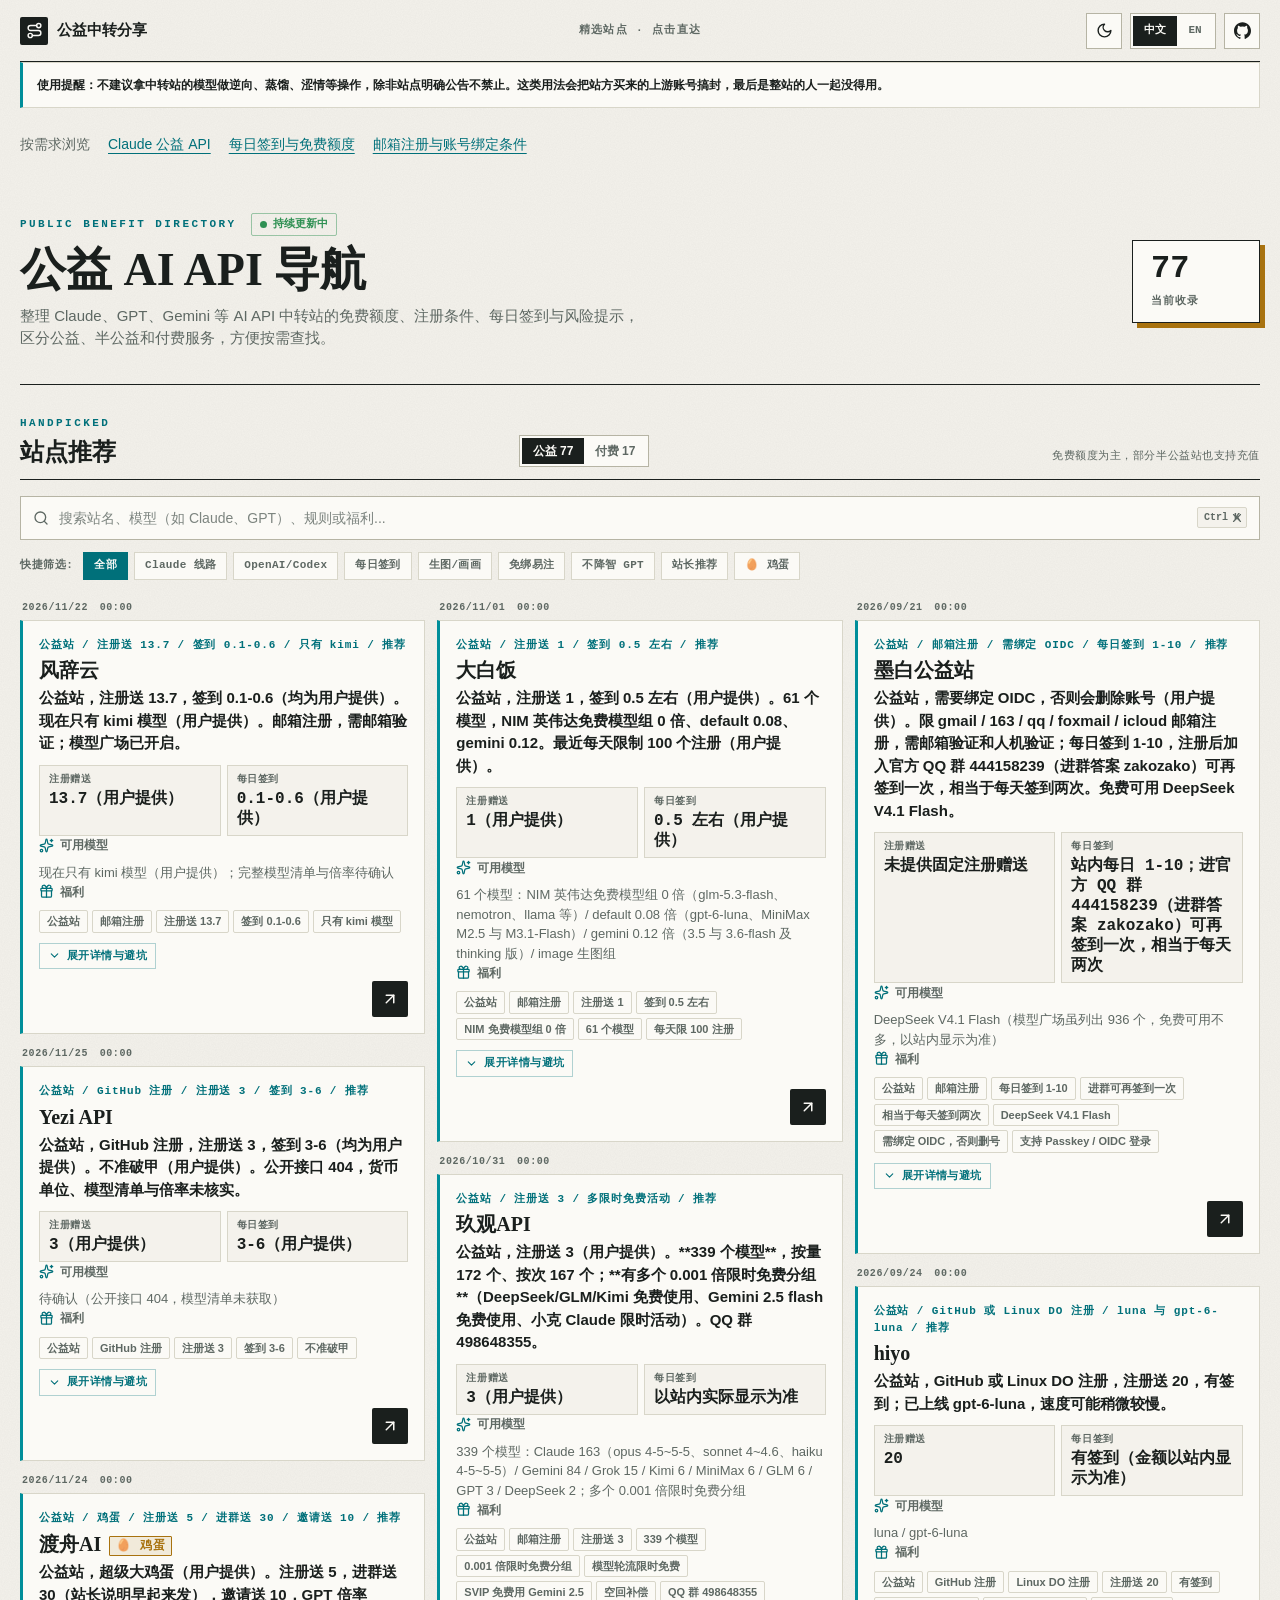
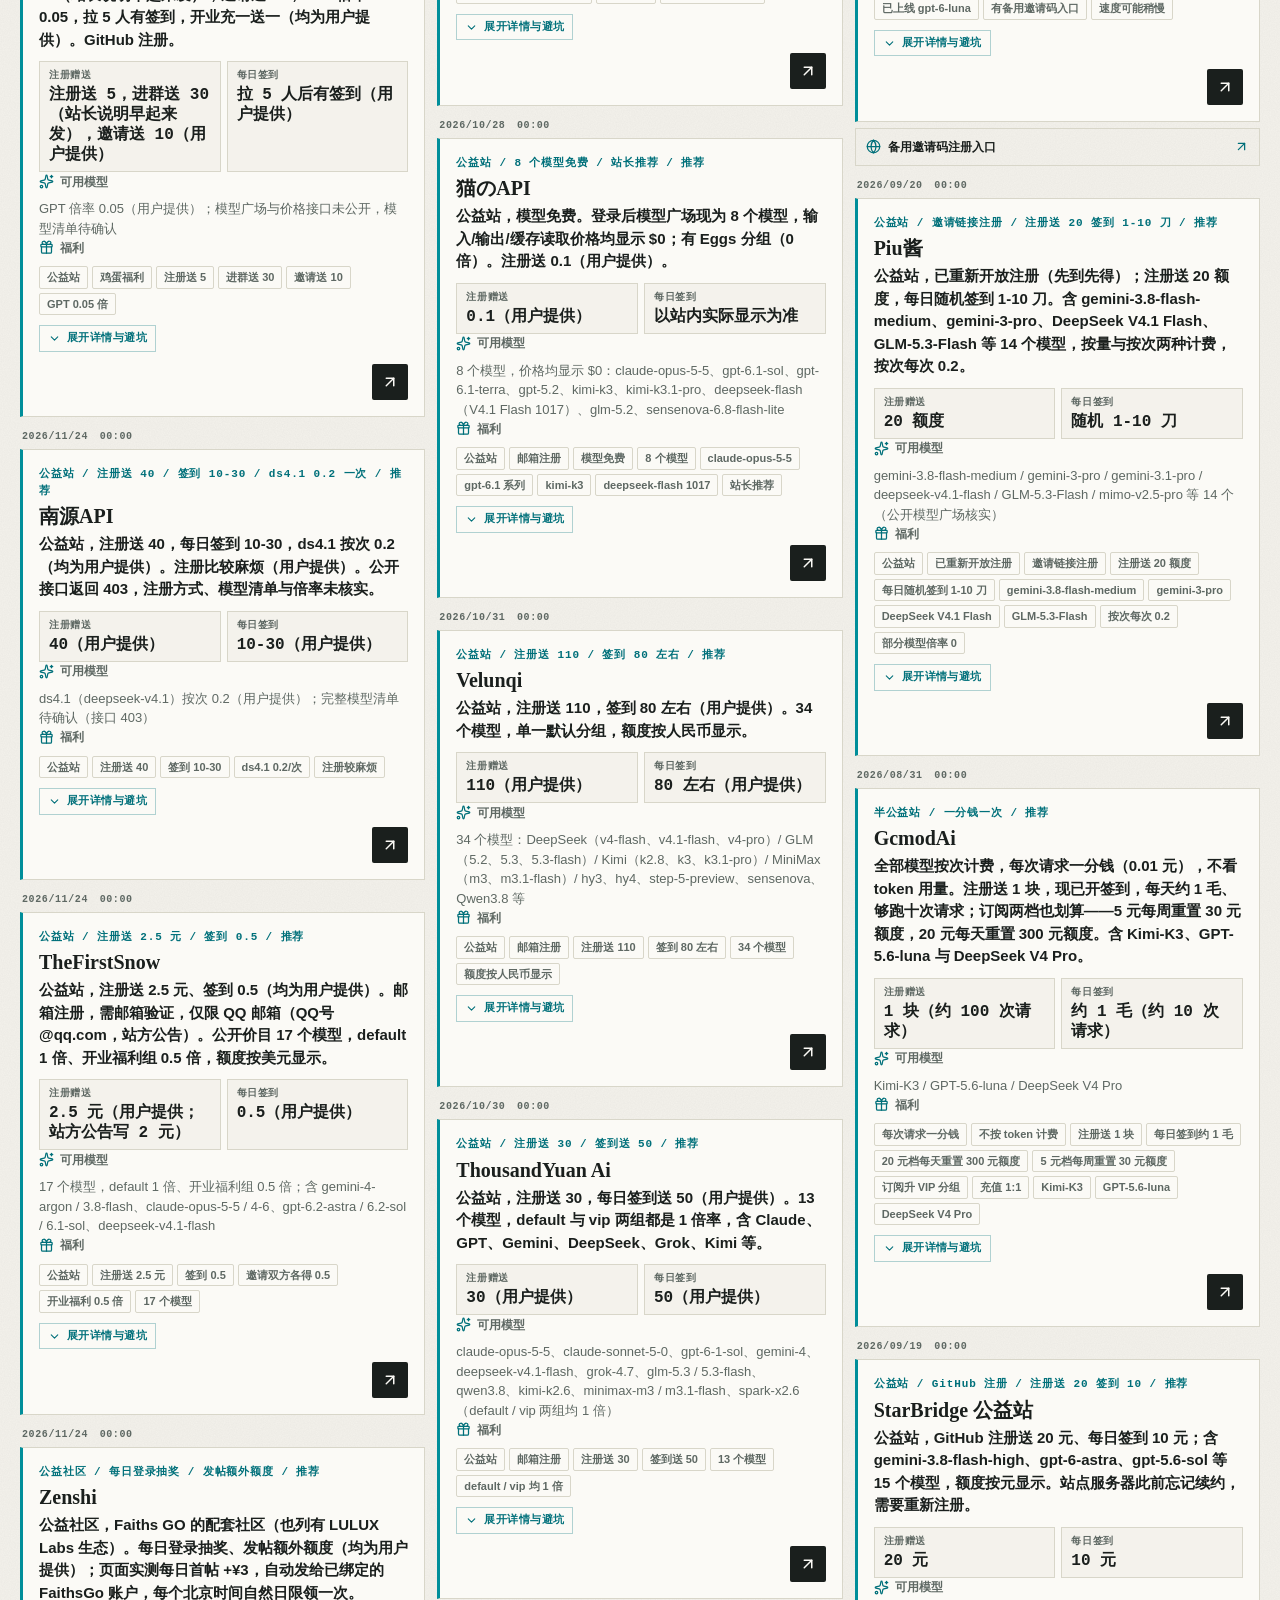
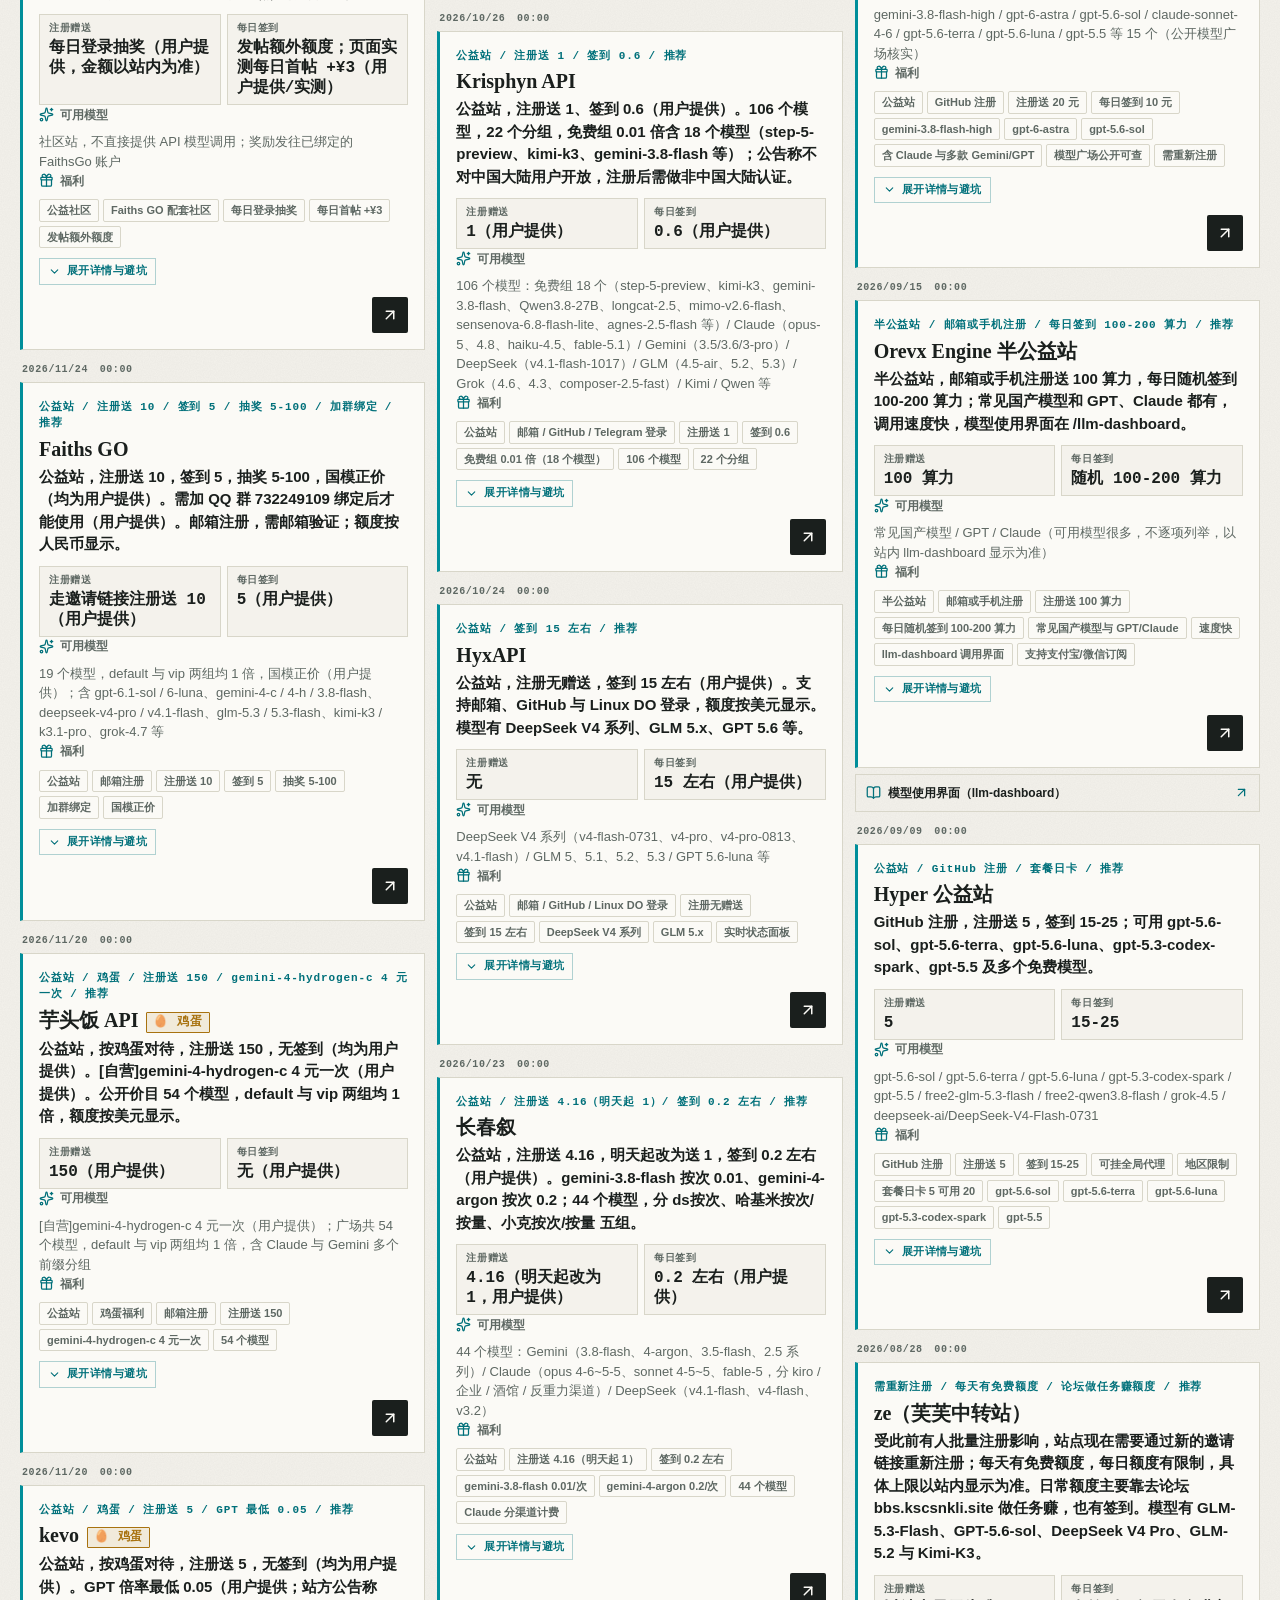
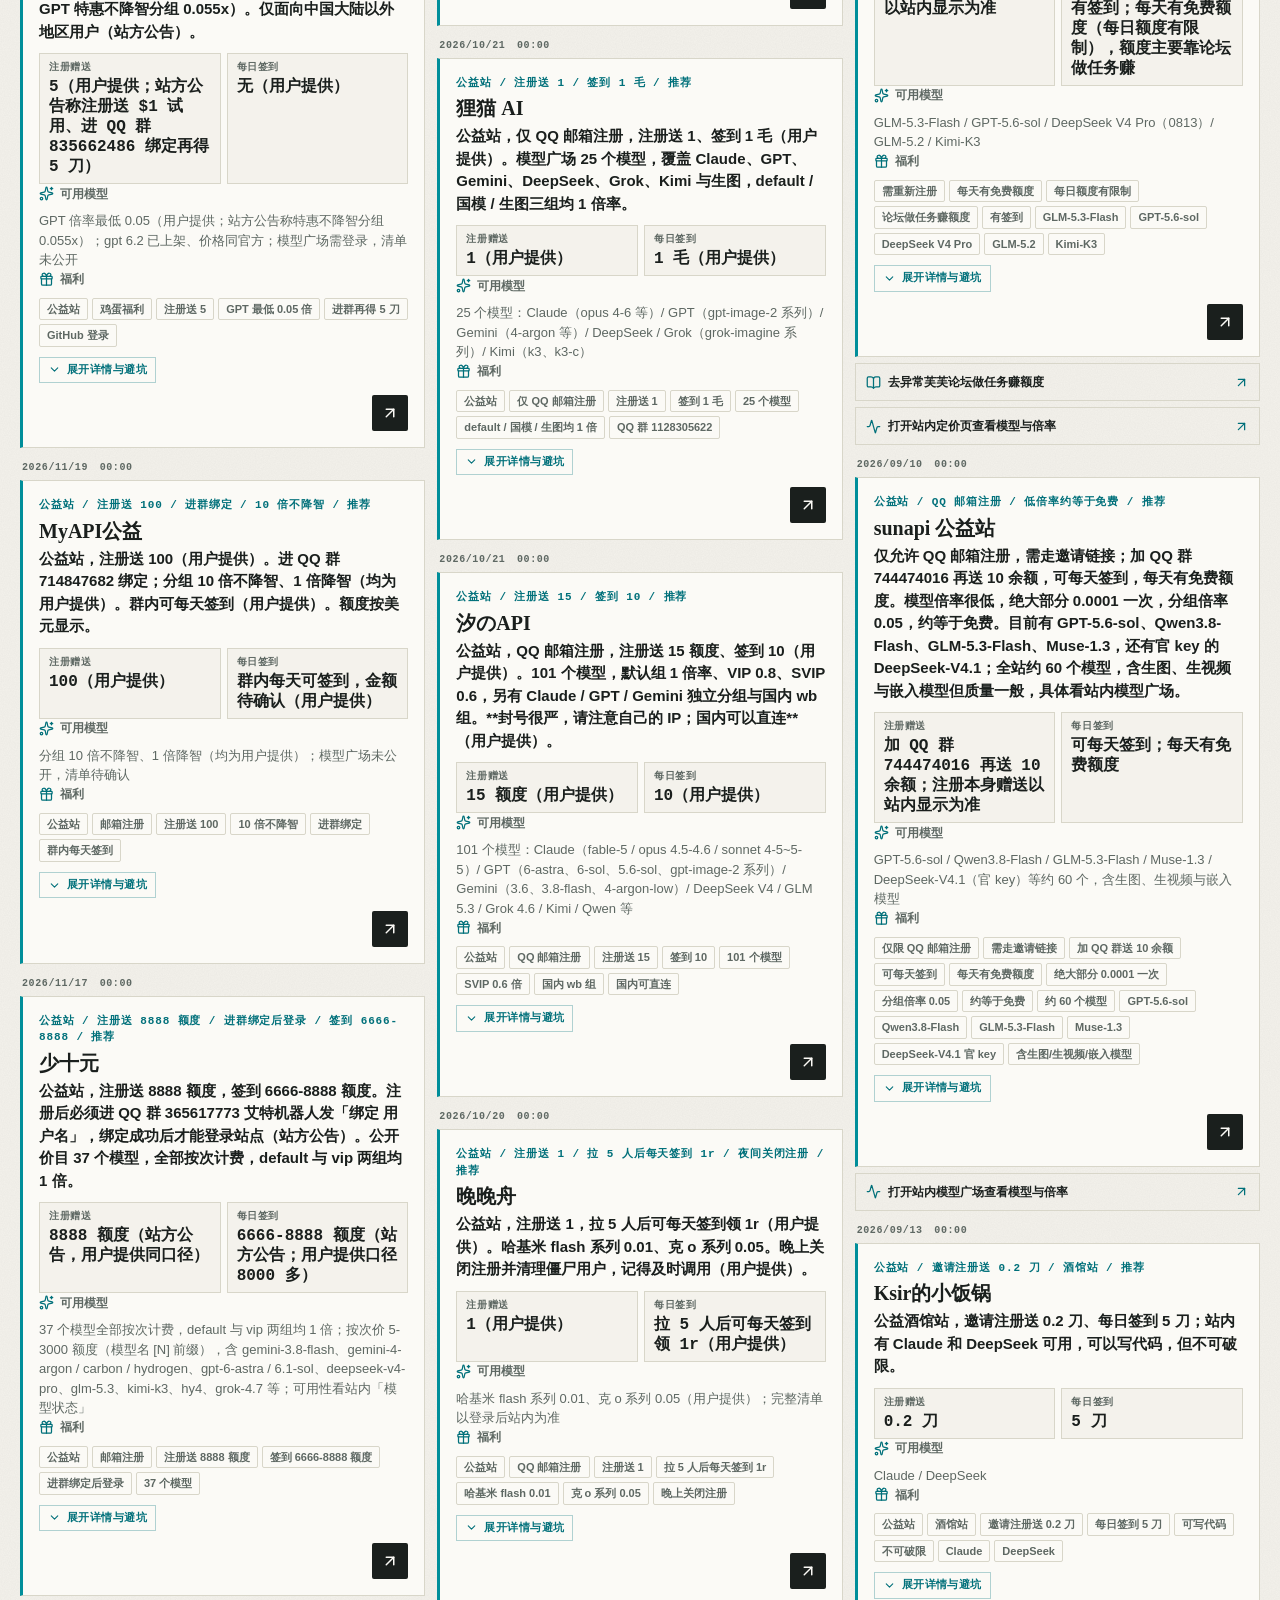
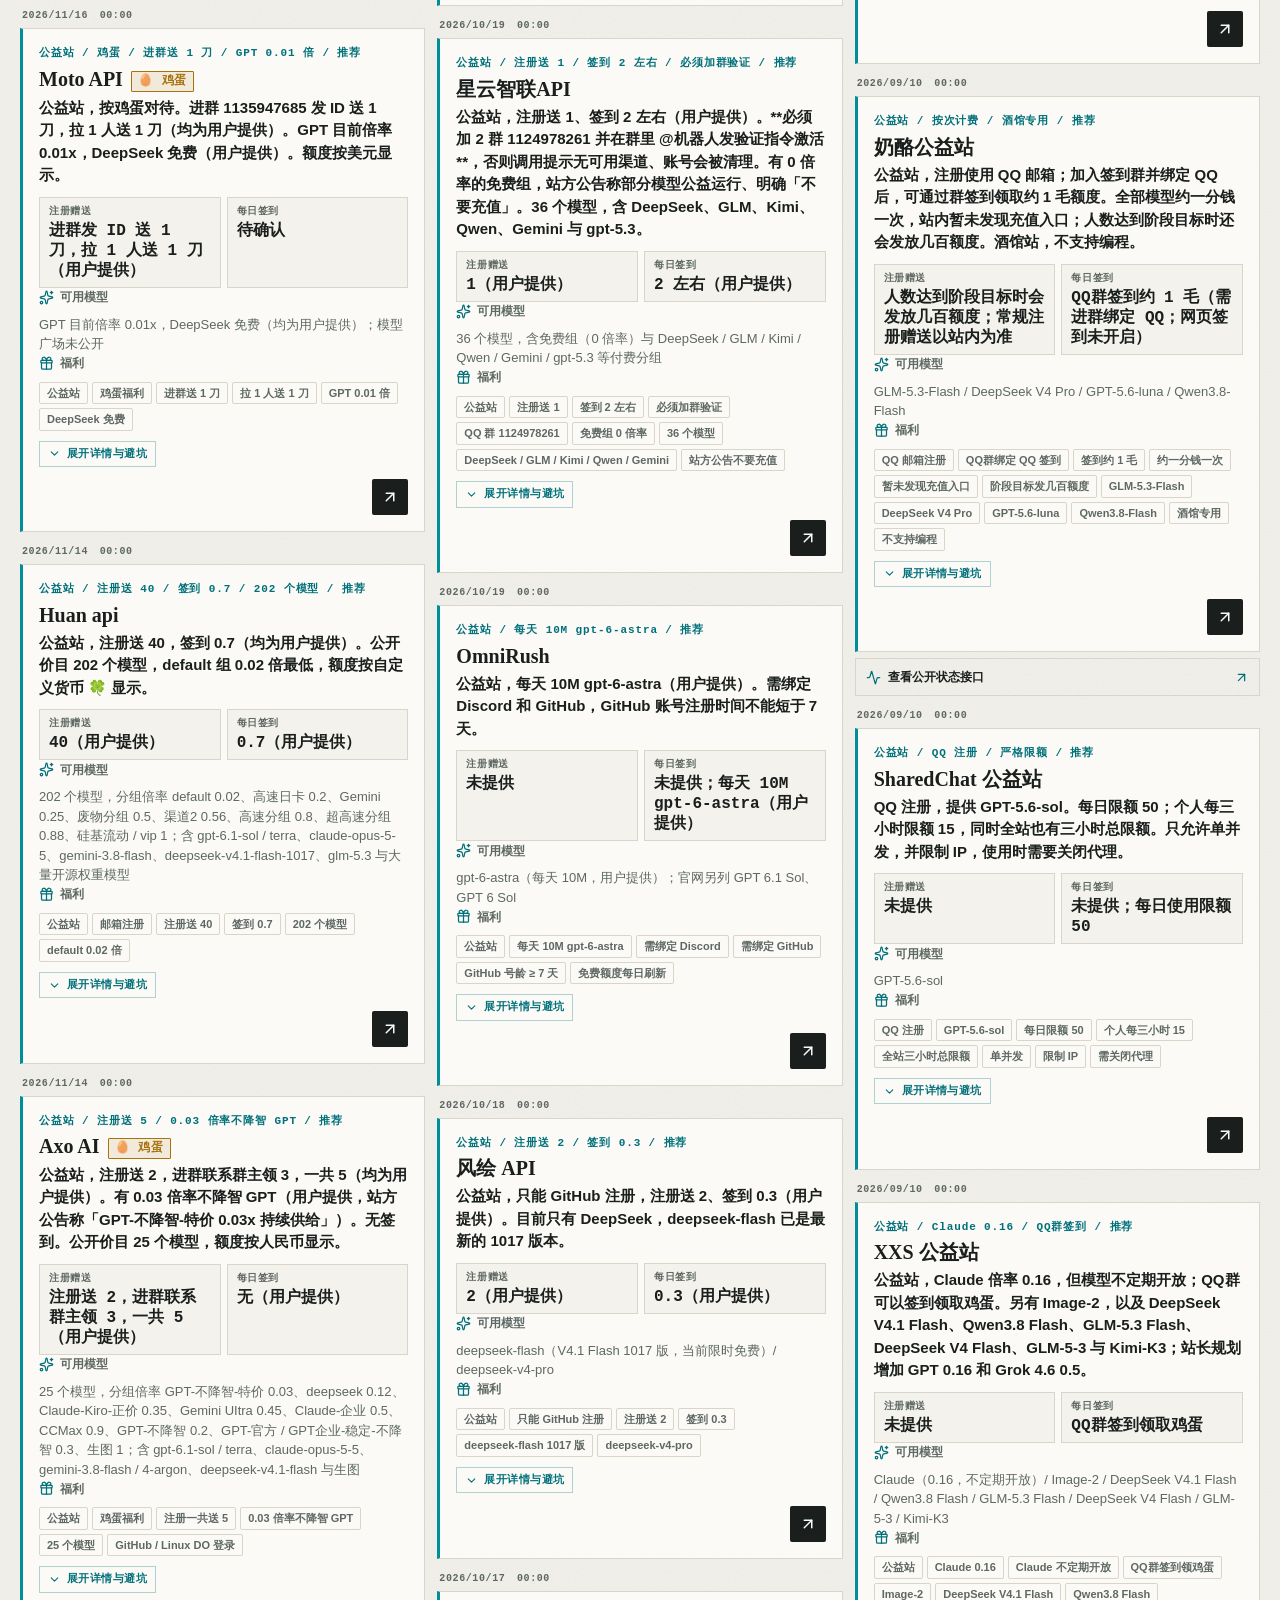
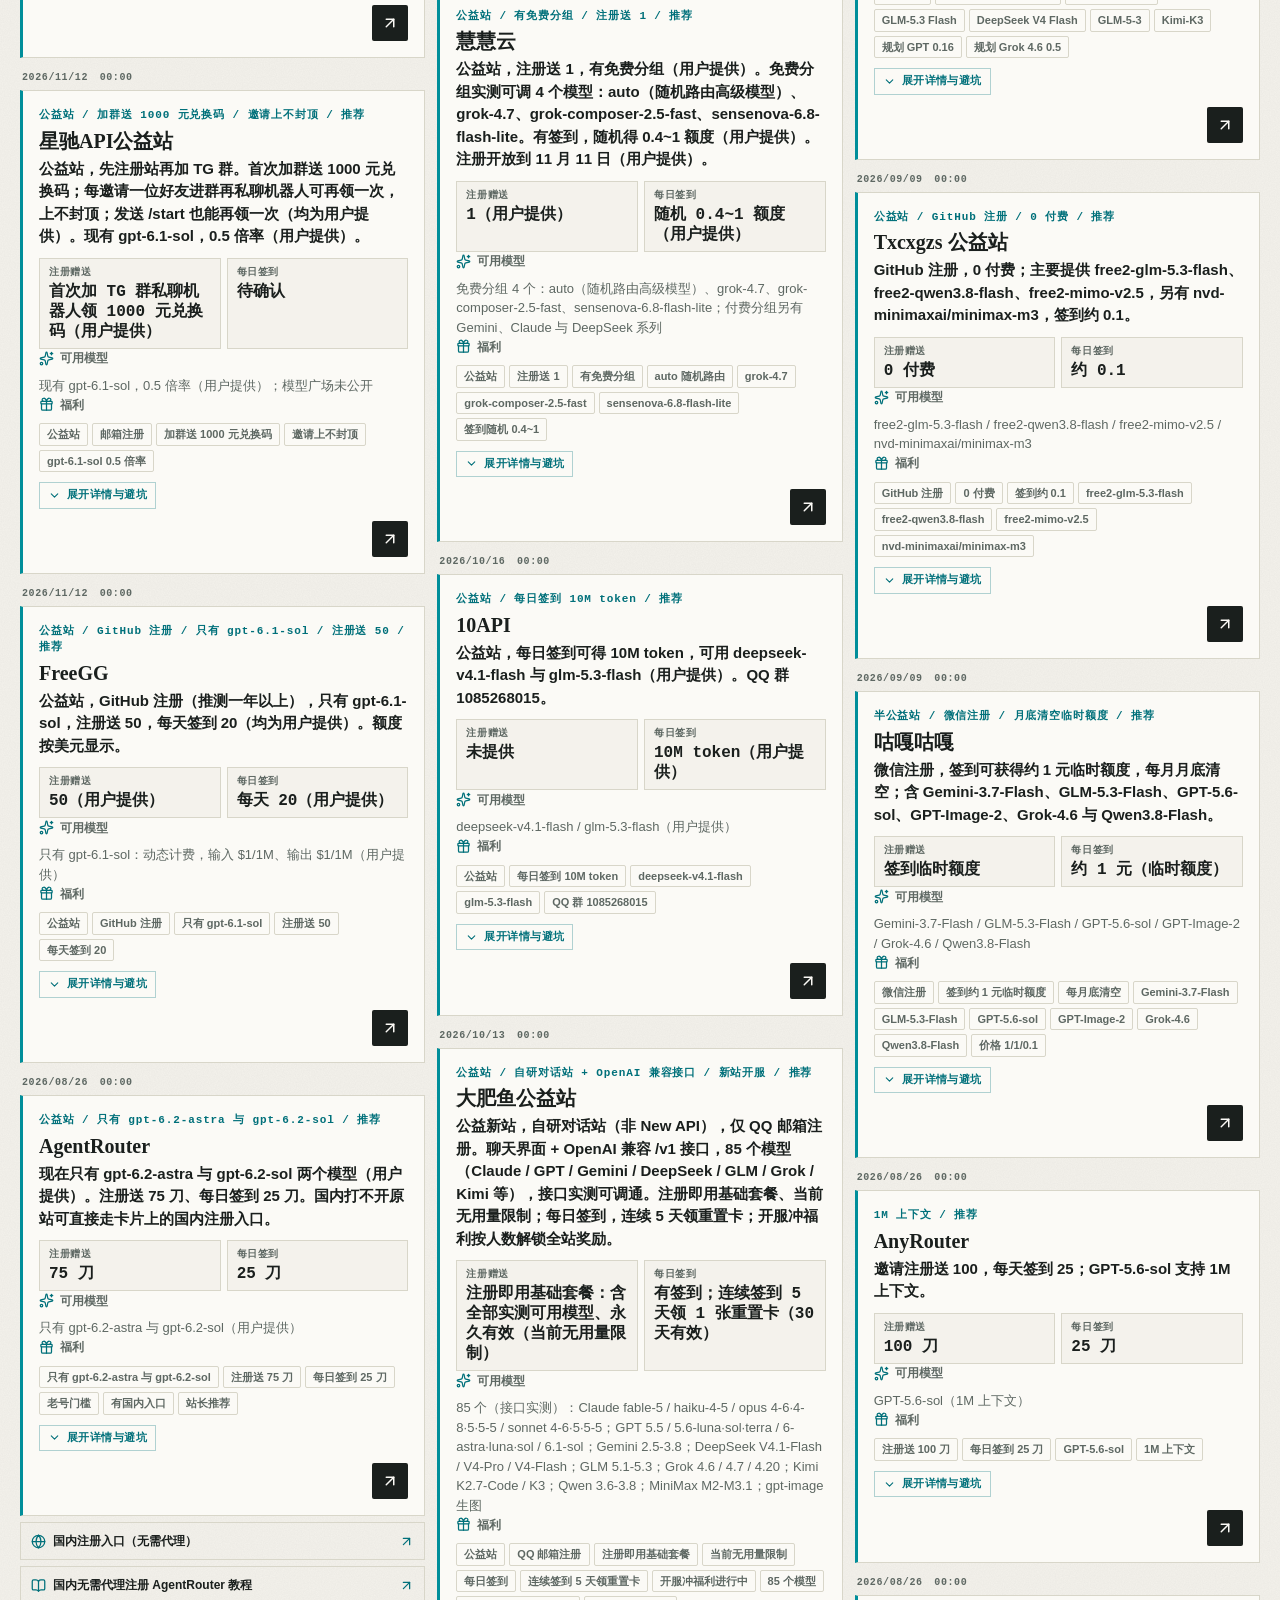
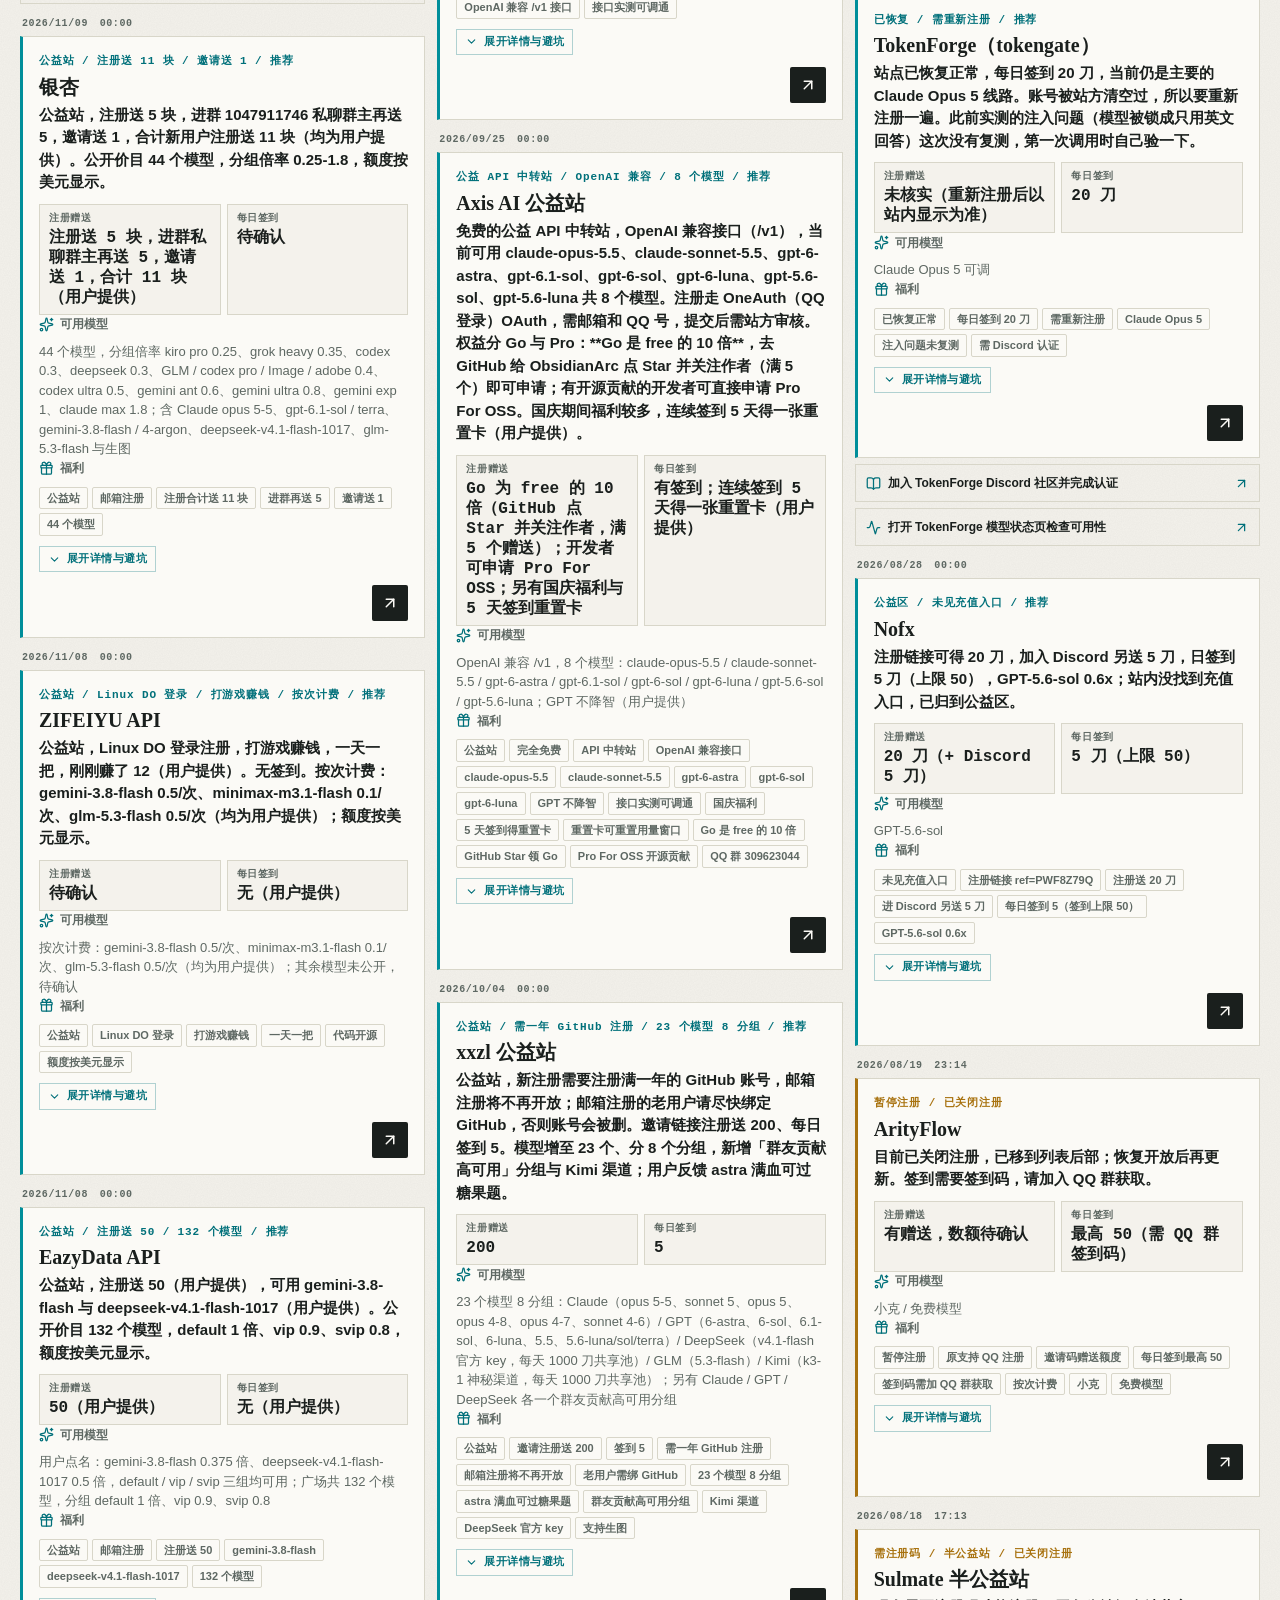
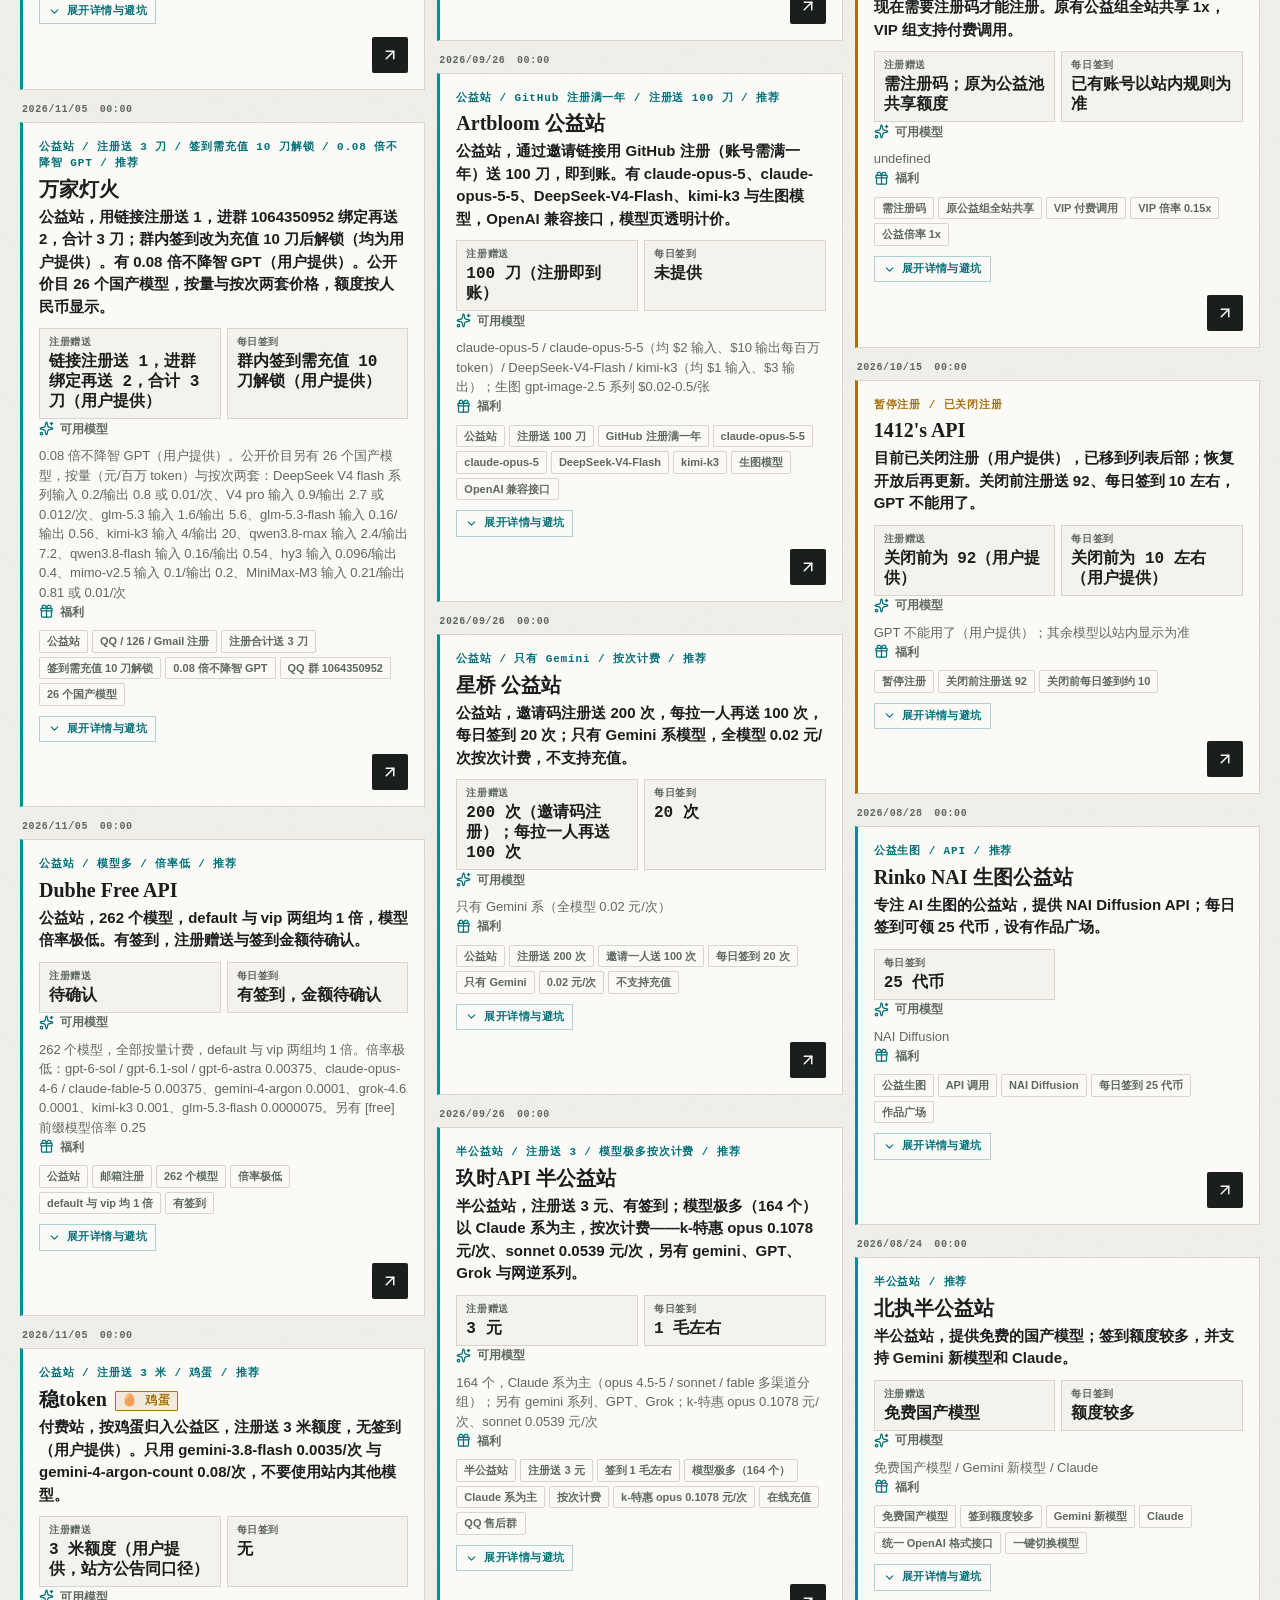
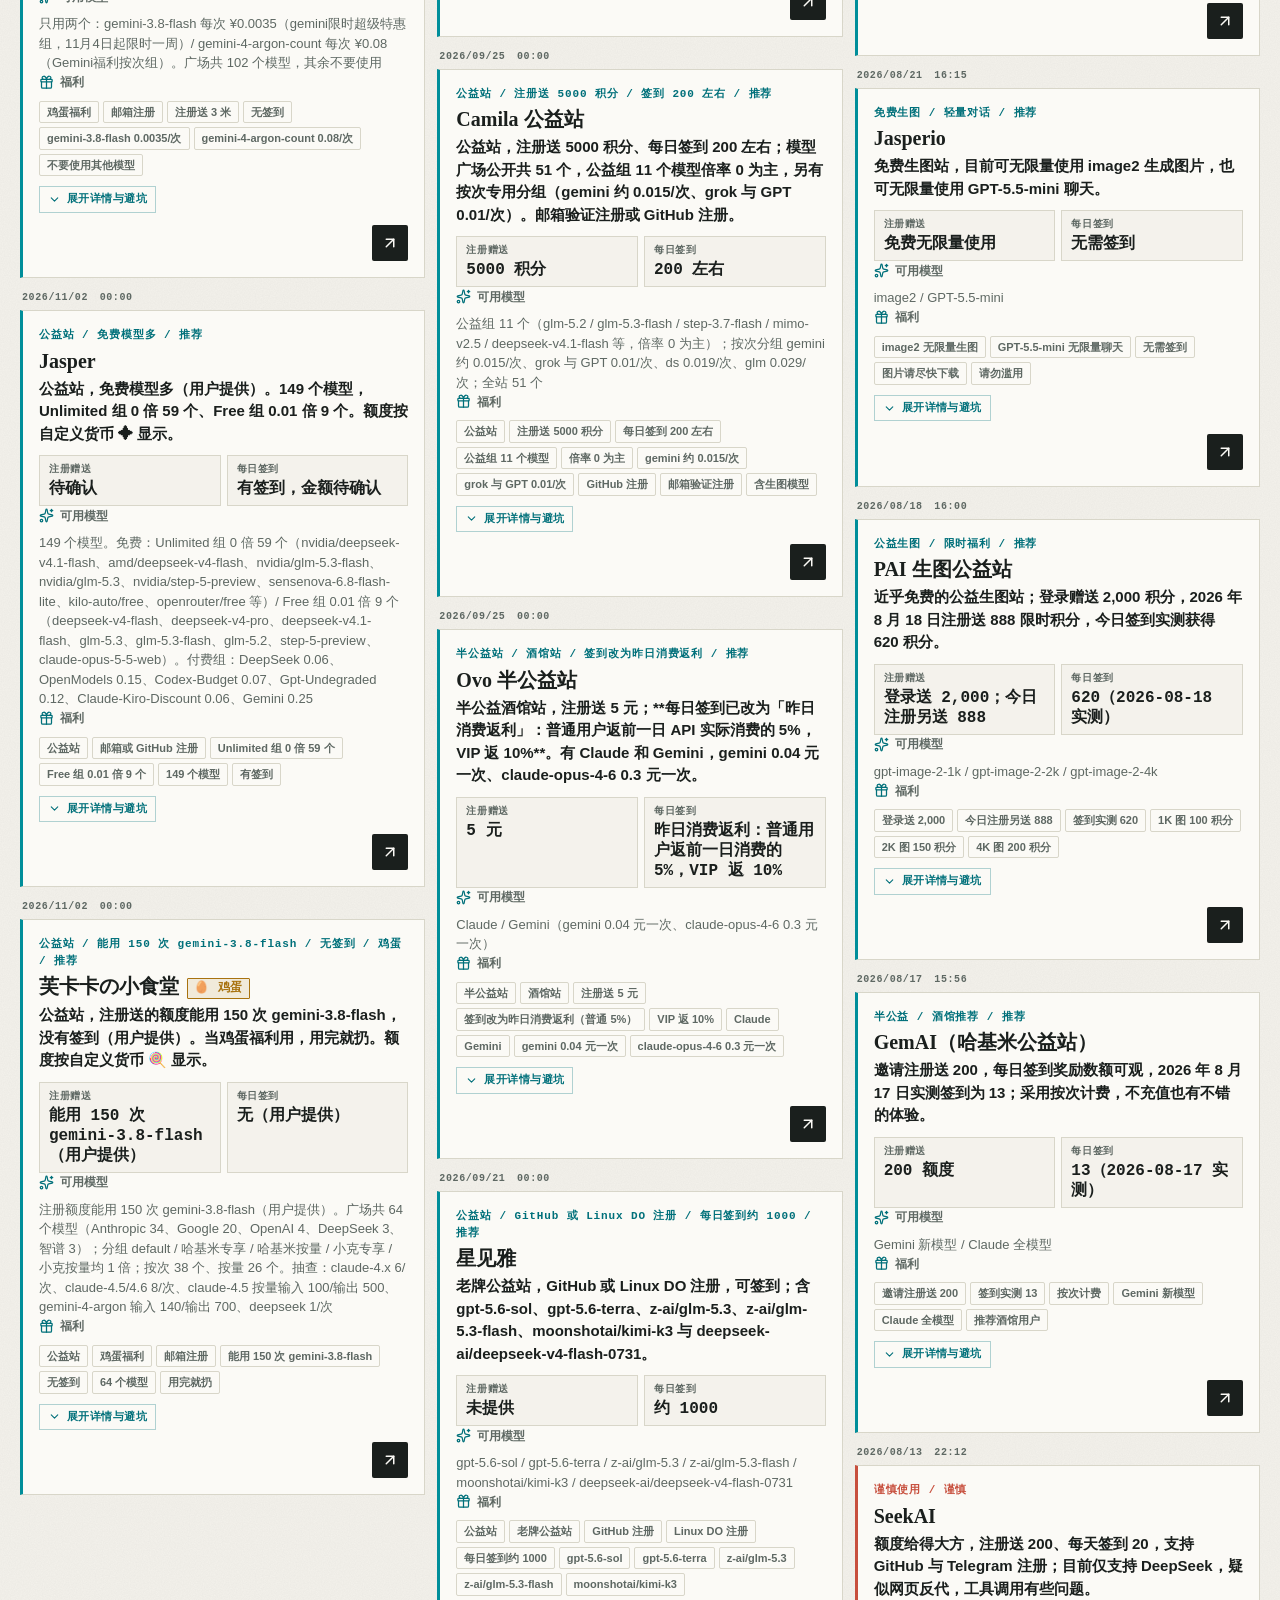
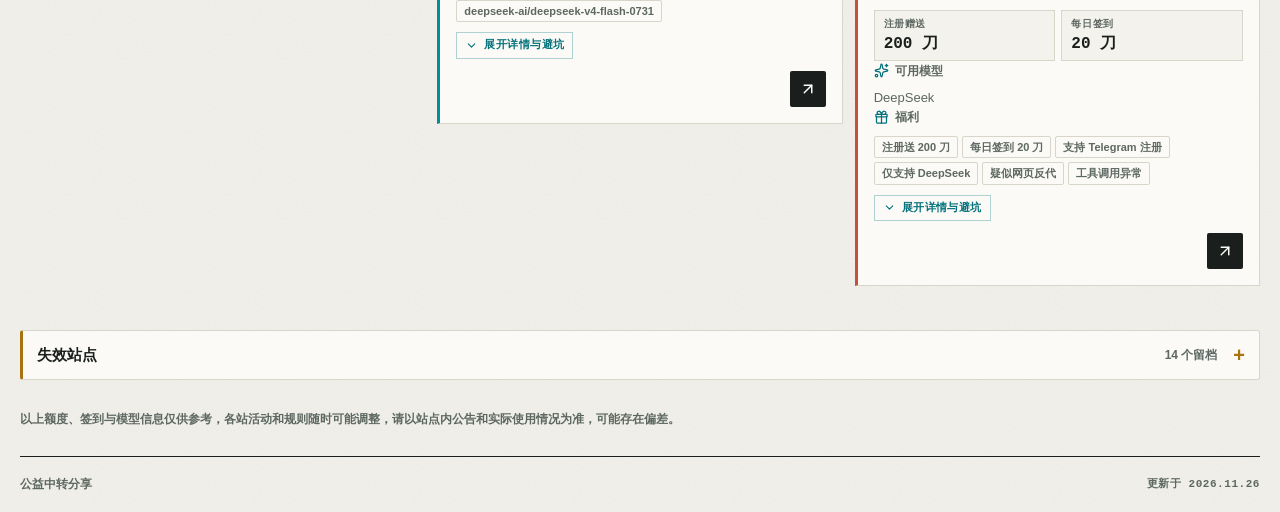
==== commit 2a6146d4: "fix(directory): AgentRouter 模型更新——现在只有 gpt-6.2-astra 与 gpt-6.2-sol（用户提供）" ====
--- a/index.html
+++ b/index.html
@@ -56,7 +56,7 @@
         document.head.appendChild(s);
       });
     </script>
-    <script src="/app.js?v=b35f0937" data-translations-src="/entry-translations.js?v=c077bd2b" defer></script>
+    <script src="/app.js?v=995bb10a" data-translations-src="/entry-translations.js?v=09537bea" defer></script>
     <script>
       (function() {
         try {
@@ -65,7 +65,7 @@
         } catch(e) {}
       })();
     </script>
-  <script type="application/ld+json" id="structured-data">{"@context":"https://schema.org","@type":"ItemList","name":"公益 AI API 导航｜免费额度、签到福利与中转站合集","description":"公益 AI API 导航，整理 Claude、GPT、Gemini 等中转站的免费额度、每日签到、注册条件、模型信息与风险提示，区分公益、半公益和付费服务。","url":"https://ytzzjx.github.io/","inLanguage":"zh-CN","numberOfItems":94,"itemListElement":[{"@type":"ListItem","position":1,"name":"风辞云","description":"公益站，注册送 13.7，签到 0.1-0.6（均为用户提供）。现在只有 kimi 模型（用户提供）。邮箱注册，需邮箱验证；模型广场已开启。","url":"https://ezch.xydaim.cn/register?aff=2C2NQZ3PEQ7F"},{"@type":"ListItem","position":2,"name":"Yezi API","description":"公益站，GitHub 注册，注册送 3，签到 3-6（均为用户提供）。不准破甲（用户提供）。公开接口 404，货币单位、模型清单与倍率未核实。","url":"https://ai.yezi.help:2053/register?lottery_invite=b298cb1d22459ccfb2bbaddd218cb115f32605e9592f5b5275c5fa50f7da1207"},{"@type":"ListItem","position":3,"name":"渡舟AI","description":"公益站，超级大鸡蛋（用户提供）。注册送 5，进群送 30（站长说明早起来发），邀请送 10，GPT 倍率 0.05，拉 5 人有签到，开业充一送一（均为用户提供）。GitHub 注册。","url":"https://duzhouai.ccwu.cc/register?aff=UXDLBD783ZYB"},{"@type":"ListItem","position":4,"name":"南源API","description":"公益站，注册送 40，每日签到 10-30，ds4.1 按次 0.2（均为用户提供）。注册比较麻烦（用户提供）。公开接口返回 403，注册方式、模型清单与倍率未核实。","url":"https://api.nanyuanapi.com/sign-up?aff=iAy9"},{"@type":"ListItem","position":5,"name":"TheFirstSnow","description":"公益站，注册送 2.5 元、签到 0.5（均为用户提供）。邮箱注册，需邮箱验证，仅限 QQ 邮箱（QQ号@qq.com，站方公告）。公开价目 17 个模型，default 1 倍、开业福利组 0.5 倍，额度按美元显示。","url":"https://thefirstsnow.top/sign-up?aff=cUwo"},{"@type":"ListItem","position":6,"name":"Zenshi","description":"公益社区，Faiths GO 的配套社区（也列有 LULUX Labs 生态）。每日登录抽奖、发帖额外额度（均为用户提供）；页面实测每日首帖 +¥3，自动发给已绑定的 FaithsGo 账户，每个北京时间自然日限领一次。","url":"https://zenshi.pages.dev/login?invite=HFB6B9DV&next=/forum"},{"@type":"ListItem","position":7,"name":"Faiths GO","description":"公益站，注册送 10，签到 5，抽奖 5-100，国模正价（均为用户提供）。需加 QQ 群 732249109 绑定后才能使用（用户提供）。邮箱注册，需邮箱验证；额度按人民币显示。","url":"https://faithsgo.pages.dev/?ref=LK1e"},{"@type":"ListItem","position":8,"name":"芋头饭 API","description":"公益站，按鸡蛋对待，注册送 150，无签到（均为用户提供）。[自营]gemini-4-hydrogen-c 4 元一次（用户提供）。公开价目 54 个模型，default 与 vip 两组均 1 倍，额度按美元显示。","url":"https://api.yutou.fun/sign-up?aff=Bzvp"},{"@type":"ListItem","position":9,"name":"kevo","description":"公益站，按鸡蛋对待，注册送 5，无签到（均为用户提供）。GPT 倍率最低 0.05（用户提供；站方公告称 GPT 特惠不降智分组 0.055x）。仅面向中国大陆以外地区用户（站方公告）。","url":"https://ai.xiaowumin.top/sign-up?aff=bWUy"},{"@type":"ListItem","position":10,"name":"MyAPI公益","description":"公益站，注册送 100（用户提供）。进 QQ 群 714847682 绑定；分组 10 倍不降智、1 倍降智（均为用户提供）。群内可每天签到（用户提供）。额度按美元显示。","url":"http://free.myaiapi.site:8080/register?aff=KNKXN62DPJ98"},{"@type":"ListItem","position":11,"name":"少十元","description":"公益站，注册送 8888 额度，签到 6666-8888 额度。注册后必须进 QQ 群 365617773 艾特机器人发「绑定 用户名」，绑定成功后才能登录站点（站方公告）。公开价目 37 个模型，全部按次计费，default 与 vip 两组均 1 倍。","url":"https://shaoshiyuan.xyz/sign-up?aff=asgD"},{"@type":"ListItem","position":12,"name":"Moto API","description":"公益站，按鸡蛋对待。进群 1135947685 发 ID 送 1 刀，拉 1 人送 1 刀（均为用户提供）。GPT 目前倍率 0.01x，DeepSeek 免费（用户提供）。额度按美元显示。","url":"https://motoapi.com/sign-up?aff=JHXX"},{"@type":"ListItem","position":13,"name":"Huan api","description":"公益站，注册送 40，签到 0.7（均为用户提供）。公开价目 202 个模型，default 组 0.02 倍最低，额度按自定义货币 🍀 显示。","url":"https://api.novalyte.cn/sign-up?aff=aLgj"},{"@type":"ListItem","position":14,"name":"Axo AI","description":"公益站，注册送 2，进群联系群主领 3，一共 5（均为用户提供）。有 0.03 倍率不降智 GPT（用户提供，站方公告称「GPT-不降智-特价 0.03x 持续供给」）。无签到。公开价目 25 个模型，额度按人民币显示。","url":"https://axoai.cc/sign-up?aff=QDqX"},{"@type":"ListItem","position":15,"name":"星驰API公益站","description":"公益站，先注册站再加 TG 群。首次加群送 1000 元兑换码；每邀请一位好友进群再私聊机器人可再领一次，上不封顶；发送 /start 也能再领一次（均为用户提供）。现有 gpt-6.1-sol，0.5 倍率（用户提供）。","url":"https://xingchiapi.com/register?aff=6F9G3HF4B8W6"},{"@type":"ListItem","position":16,"name":"FreeGG","description":"公益站，GitHub 注册（推测一年以上），只有 gpt-6.1-sol，注册送 50，每天签到 20（均为用户提供）。额度按美元显示。","url":"https://freegg.app/sign-up?aff=Ynwv"},{"@type":"ListItem","position":17,"name":"AgentRouter","description":"GPT（Azure 渠道，不降智）与 Claude 模型每天 10 点和 19 点定时放出，DeepSeek 为 deepseek-v4.1-flash。注册送 75 刀、每日签到 25 刀。国内打不开原站可直接走卡片上的国内注册入口。","url":"https://agentrouter.org/register?aff=i3Xz"},{"@type":"ListItem","position":18,"name":"银杏","description":"公益站，注册送 5 块，进群 1047911746 私聊群主再送 5，邀请送 1，合计新用户注册送 11 块（均为用户提供）。公开价目 44 个模型，分组倍率 0.25-1.8，额度按美元显示。","url":"https://open.taikoapi.com/sign-up?aff=3dBN"},{"@type":"ListItem","position":19,"name":"ZIFEIYU API","description":"公益站，Linux DO 登录注册，打游戏赚钱，一天一把，刚刚赚了 12（用户提供）。无签到。按次计费：gemini-3.8-flash 0.5/次、minimax-m3.1-flash 0.1/次、glm-5.3-flash 0.5/次（均为用户提供）；额度按美元显示。","url":"https://ai.112102.xyz/sign-up?aff=94cf"},{"@type":"ListItem","position":20,"name":"EazyData API","description":"公益站，注册送 50（用户提供），可用 gemini-3.8-flash 与 deepseek-v4.1-flash-1017（用户提供）。公开价目 132 个模型，default 1 倍、vip 0.9、svip 0.8，额度按美元显示。","url":"https://eazydata.org/sign-up?aff=goIo"},{"@type":"ListItem","position":21,"name":"万家灯火","description":"公益站，用链接注册送 1，进群 1064350952 绑定再送 2，合计 3 刀；群内签到改为充值 10 刀后解锁（均为用户提供）。有 0.08 倍不降智 GPT（用户提供）。公开价目 26 个国产模型，按量与按次两套价格，额度按人民币显示。","url":"https://wjapi.vip/register?aff=ZJFB7ZVSEMYJ"},{"@type":"ListItem","position":22,"name":"Dubhe Free API","description":"公益站，262 个模型，default 与 vip 两组均 1 倍，模型倍率极低。有签到，注册赠送与签到金额待确认。","url":"https://ai.skill.wales/sign-up?aff=jqc8"},{"@type":"ListItem","position":23,"name":"稳token","description":"付费站，按鸡蛋归入公益区，注册送 3 米额度，无签到（用户提供）。只用 gemini-3.8-flash 0.0035/次 与 gemini-4-argon-count 0.08/次，不要使用站内其他模型。","url":"https://api.wentoken.si/sign-up?aff=HMTK"},{"@type":"ListItem","position":24,"name":"API 智纽","description":"付费站，目前主力（用户提供）。GPT 上下文不双倍计费。双 11 活动：0.01 倍、100% 不降智、95% 缓存命中、1 秒首字的 GPT，该分组现在就开着（用户提供），持续到 11 月 11 日 23:59。注册不送。","url":"https://ai.apizn.com/sign-up?aff=AFT4"},{"@type":"ListItem","position":25,"name":"Jasper","description":"公益站，免费模型多（用户提供）。149 个模型，Unlimited 组 0 倍 59 个、Free 组 0.01 倍 9 个。额度按自定义货币 ✦ 显示。","url":"https://api.yjs.im/sign-up?aff=5uGC"},{"@type":"ListItem","position":26,"name":"芙卡卡の小食堂","description":"公益站，注册送的额度能用 150 次 gemini-3.8-flash，没有签到（用户提供）。当鸡蛋福利用，用完就扔。额度按自定义货币 🍭 显示。","url":"https://api.fuka.win/sign-up?aff=Erxa"},{"@type":"ListItem","position":27,"name":"大白饭","description":"公益站，注册送 1，签到 0.5 左右（用户提供）。61 个模型，NIM 英伟达免费模型组 0 倍、default 0.08、gemini 0.12。最近每天限制 100 个注册（用户提供）。","url":"https://newapi.hkkkj.qzz.io/sign-up?aff=SrUj"},{"@type":"ListItem","position":28,"name":"tntapi","description":"付费站，007 倍、90 缓存，GPT 全模型不降智（用户提供）。","url":"https://tntapi.com/register?aff=YEHKYD842LNC"},{"@type":"ListItem","position":29,"name":"梦幻API","description":"付费站，008 倍、80 缓存，GPT 全模型不降智（用户提供）。","url":"https://mhapi.net/register?aff=MPFATHYUYACF"},{"@type":"ListItem","position":30,"name":"beiluoxi","description":"付费站，GPT 007 不降智（用户提供）。","url":"https://beiluoxi.ccwu.cc/register?aff=EKZSES6FNVPX"},{"@type":"ListItem","position":31,"name":"玖观API","description":"公益站，注册送 3（用户提供）。**339 个模型**，按量 172 个、按次 167 个；**有多个 0.001 倍限时免费分组**（DeepSeek/GLM/Kimi 免费使用、Gemini 2.5 flash 免费使用、小克 Claude 限时活动）。QQ 群 498648355。","url":"https://jiuguan.cloud/sign-up?aff=PvxS"},{"@type":"ListItem","position":32,"name":"猫のAPI","description":"公益站，模型免费。登录后模型广场现为 8 个模型，输入/输出/缓存读取价格均显示 $0；有 Eggs 分组（0 倍）。注册送 0.1（用户提供）。","url":"https://www.catpawrouter.com/sign-up?aff=YugA"},{"@type":"ListItem","position":33,"name":"Velunqi","description":"公益站，注册送 110，签到 80 左右（用户提供）。34 个模型，单一默认分组，额度按人民币显示。","url":"https://velunqi.asia/sign-up?aff=EHhE"},{"@type":"ListItem","position":34,"name":"ThousandYuan Ai","description":"公益站，注册送 30，每日签到送 50（用户提供）。13 个模型，default 与 vip 两组都是 1 倍率，含 Claude、GPT、Gemini、DeepSeek、Grok、Kimi 等。","url":"https://api.thousandyuan.dpdns.org/sign-up?aff=vDuG"},{"@type":"ListItem","position":35,"name":"秋刀鱼","description":"付费酒馆站，注册送 2.5，没有签到（用户提供）。重点：argon 0.02/次（用户提供）。","url":"https://qiudaoy.com/sign-up?aff=V9zw"},{"@type":"ListItem","position":36,"name":"Krisphyn API","description":"公益站，注册送 1、签到 0.6（用户提供）。106 个模型，22 个分组，免费组 0.01 倍含 18 个模型（step-5-preview、kimi-k3、gemini-3.8-flash 等）；公告称不对中国大陆用户开放，注册后需做非中国大陆认证。","url":"https://api.krisphyn.cc/sign-up?aff=RHNm"},{"@type":"ListItem","position":37,"name":"HyxAPI","description":"公益站，注册无赠送，签到 15 左右（用户提供）。支持邮箱、GitHub 与 Linux DO 登录，额度按美元显示。模型有 DeepSeek V4 系列、GLM 5.x、GPT 5.6 等。","url":"https://hyxware.com/auth?mode=register&aff=iSln"},{"@type":"ListItem","position":38,"name":"长春叙","description":"公益站，注册送 4.16，明天起改为送 1，签到 0.2 左右（用户提供）。gemini-3.8-flash 按次 0.01、gemini-4-argon 按次 0.2；44 个模型，分 ds按次、哈基米按次/按量、小克按次/按量 五组。","url":"https://changchunxu.xyz/sign-up?aff=YRjX"},{"@type":"ListItem","position":39,"name":"狸猫 AI","description":"公益站，仅 QQ 邮箱注册，注册送 1、签到 1 毛（用户提供）。模型广场 25 个模型，覆盖 Claude、GPT、Gemini、DeepSeek、Grok、Kimi 与生图，default / 国模 / 生图三组均 1 倍率。","url":"https://limao-api.com/sign-up?aff=QKlJ"},{"@type":"ListItem","position":40,"name":"汐のAPI","description":"公益站，QQ 邮箱注册，注册送 15 额度、签到 10（用户提供）。101 个模型，默认组 1 倍率、VIP 0.8、SVIP 0.6，另有 Claude / GPT / Gemini 独立分组与国内 wb 组。**封号很严，请注意自己的 IP；国内可以直连**（用户提供）。","url":"https://api.203236.xyz/sign-up"},{"@type":"ListItem","position":41,"name":"晚晚舟","description":"公益站，注册送 1，拉 5 人后可每天签到领 1r（用户提供）。哈基米 flash 系列 0.01、克 o 系列 0.05。晚上关闭注册并清理僵尸用户，记得及时调用（用户提供）。","url":"https://wanwanzhou.top/register?aff=E44252EBQGS2"},{"@type":"ListItem","position":42,"name":"星云智联API","description":"公益站，注册送 1、签到 2 左右（用户提供）。**必须加 2 群 1124978261 并在群里 @机器人发验证指令激活**，否则调用提示无可用渠道、账号会被清理。有 0 倍率的免费组，站方公告称部分模型公益运行、明确「不要充值」。36 个模型，含 DeepSeek、GLM、Kimi、Qwen、Gemini 与 gpt-5.3。","url":"https://api.xincloud.top/sign-up?aff=YOv3"},{"@type":"ListItem","position":43,"name":"OmniRush","description":"公益站，每天 10M gpt-6-astra（用户提供）。需绑定 Discord 和 GitHub，GitHub 账号注册时间不能短于 7 天。","url":"https://omnirush.ai/console?ref=SUS3JHD9"},{"@type":"ListItem","position":44,"name":"风绘 API","description":"公益站，只能 GitHub 注册，注册送 2、签到 0.3（用户提供）。目前只有 DeepSeek，deepseek-flash 已是最新的 1017 版本。","url":"https://api.huidev.com/sign-up?aff=SPqL"},{"@type":"ListItem","position":45,"name":"慧慧云","description":"公益站，注册送 1，有免费分组（用户提供）。免费分组实测可调 4 个模型：auto（随机路由高级模型）、grok-4.7、grok-composer-2.5-fast、sensenova-6.8-flash-lite。有签到，随机得 0.4~1 额度（用户提供）。注册开放到 11 月 11 日（用户提供）。","url":"https://api.huihuiyun.top/register?aff=AHAL3TAU466P"},{"@type":"ListItem","position":46,"name":"10API","description":"公益站，每日签到可得 10M token，可用 deepseek-v4.1-flash 与 glm-5.3-flash（用户提供）。QQ 群 1085268015。","url":"https://nextapi.store/login?inv=INVY5KXY1ZN"},{"@type":"ListItem","position":47,"name":"大肥鱼公益站","description":"公益新站，自研对话站（非 New API），仅 QQ 邮箱注册。聊天界面 + OpenAI 兼容 /v1 接口，85 个模型（Claude / GPT / Gemini / DeepSeek / GLM / Grok / Kimi 等），接口实测可调通。注册即用基础套餐、当前无用量限制；每日签到，连续 5 天领重置卡；开服冲福利按人数解锁全站奖励。","url":"https://arc.103-121-95-72.sslip.io/register?invite=XXPSNBJP"},{"@type":"ListItem","position":48,"name":"Axis AI 公益站","description":"免费的公益 API 中转站，OpenAI 兼容接口（/v1），当前可用 claude-opus-5.5、claude-sonnet-5.5、gpt-6-astra、gpt-6.1-sol、gpt-6-sol、gpt-6-luna、gpt-5.6-sol、gpt-5.6-luna 共 8 个模型。注册走 OneAuth（QQ 登录）OAuth，需邮箱和 QQ 号，提交后需站方审核。权益分 Go 与 Pro：**Go 是 free 的 10 倍**，去 GitHub 给 ObsidianArc 点 Star 并关注作者（满 5 个）即可申请；有开源贡献的开发者可直接申请 Pro For OSS。国庆期间福利较多，连续签到 5 天得一张重置卡（用户提供）。","url":"https://ai.onyxaxis.org/register?invite=AMMRWZ5P"},{"@type":"ListItem","position":49,"name":"xxzl 公益站","description":"公益站，新注册需要注册满一年的 GitHub 账号，邮箱注册将不再开放；邮箱注册的老用户请尽快绑定 GitHub，否则账号会被删。邀请链接注册送 200、每日签到 5。模型增至 23 个、分 8 个分组，新增「群友贡献高可用」分组与 Kimi 渠道；用户反馈 astra 满血可过糖果题。","url":"https://ai.1tim.com/sign-up?aff=TyKU"},{"@type":"ListItem","position":50,"name":"Artbloom 公益站","description":"公益站，通过邀请链接用 GitHub 注册（账号需满一年）送 100 刀，即到账。有 claude-opus-5、claude-opus-5-5、DeepSeek-V4-Flash、kimi-k3 与生图模型，OpenAI 兼容接口，模型页透明计价。","url":"https://api.artbloom.tech/signup?ref=564I5GN2SY"},{"@type":"ListItem","position":51,"name":"星桥 公益站","description":"公益站，邀请码注册送 200 次，每拉一人再送 100 次，每日签到 20 次；只有 Gemini 系模型，全模型 0.02 元/次按次计费，不支持充值。","url":"https://xingqiao.chat/sign-up?aff=11NC"},{"@type":"ListItem","position":52,"name":"玖时API 半公益站","description":"半公益站，注册送 3 元、有签到；模型极多（164 个）以 Claude 系为主，按次计费——k-特惠 opus 0.1078 元/次、sonnet 0.0539 元/次，另有 gemini、GPT、Grok 与网逆系列。","url":"https://api.jiushi.xin/register?aff=KQiA"},{"@type":"ListItem","position":53,"name":"Camila 公益站","description":"公益站，注册送 5000 积分、每日签到 200 左右；模型广场公开共 51 个，公益组 11 个模型倍率 0 为主，另有按次专用分组（gemini 约 0.015/次、grok 与 GPT 0.01/次）。邮箱验证注册或 GitHub 注册。","url":"https://free.camila.qzz.io/sign-up?aff=qF18"},{"@type":"ListItem","position":54,"name":"Ovo 半公益站","description":"半公益酒馆站，注册送 5 元；**每日签到已改为「昨日消费返利」：普通用户返前一日 API 实际消费的 5%，VIP 返 10%**。有 Claude 和 Gemini，gemini 0.04 元一次、claude-opus-4-6 0.3 元一次。","url":"https://ovoapi.cn/sign-up?aff=st79"},{"@type":"ListItem","position":55,"name":"星见雅","description":"老牌公益站，GitHub 或 Linux DO 注册，可签到；含 gpt-5.6-sol、gpt-5.6-terra、z-ai/glm-5.3、z-ai/glm-5.3-flash、moonshotai/kimi-k3 与 deepseek-ai/deepseek-v4-flash-0731。","url":"https://new.xinjianya.top/register?aff=NTKW"},{"@type":"ListItem","position":56,"name":"墨白公益站","description":"公益站，需要绑定 OIDC，否则会删除账号（用户提供）。限 gmail / 163 / qq / foxmail / icloud 邮箱注册，需邮箱验证和人机验证；每日签到 1-10，注册后加入官方 QQ 群 444158239（进群答案 zakozako）可再签到一次，相当于每天签到两次。免费可用 DeepSeek V4.1 Flash。","url":"https://new.ai.hinswu.top/sign-up?aff=L6as"},{"@type":"ListItem","position":57,"name":"hiyo","description":"公益站，GitHub 或 Linux DO 注册，注册送 20，有签到；已上线 gpt-6-luna，速度可能稍微较慢。","url":"https://free.hiyo.top/register?aff=ASBDCX98PNNG"},{"@type":"ListItem","position":58,"name":"Piu酱","description":"公益站，已重新开放注册（先到先得）；注册送 20 额度，每日随机签到 1-10 刀。含 gemini-3.8-flash-medium、gemini-3-pro、DeepSeek V4.1 Flash、GLM-5.3-Flash 等 14 个模型，按量与按次两种计费，按次每次 0.2。","url":"https://piu.du4s.com/sign-up?aff=SjXZ"},{"@type":"ListItem","position":59,"name":"GcmodAi","description":"全部模型按次计费，每次请求一分钱（0.01 元），不看 token 用量。注册送 1 块，现已开签到，每天约 1 毛、够跑十次请求；订阅两档也划算——5 元每周重置 30 元额度，20 元每天重置 300 元额度。含 Kimi-K3、GPT-5.6-luna 与 DeepSeek V4 Pro。","url":"https://gcmod.bond/register?aff=4wem"},{"@type":"ListItem","position":60,"name":"StarBridge 公益站","description":"公益站，GitHub 注册送 20 元、每日签到 10 元；含 gemini-3.8-flash-high、gpt-6-astra、gpt-5.6-sol 等 15 个模型，额度按元显示。站点服务器此前忘记续约，需要重新注册。","url":"https://api.careke.cn/sign-up?aff=MYwA"},{"@type":"ListItem","position":61,"name":"Orevx Engine 半公益站","description":"半公益站，邮箱或手机注册送 100 算力，每日随机签到 100-200 算力；常见国产模型和 GPT、Claude 都有，调用速度快，模型使用界面在 /llm-dashboard。","url":"https://orevx.ai/login?mode=register&inviteCode=FAGCRGAT"},{"@type":"ListItem","position":62,"name":"Hyper 公益站","description":"GitHub 注册，注册送 5，签到 15-25；可用 gpt-5.6-sol、gpt-5.6-terra、gpt-5.6-luna、gpt-5.3-codex-spark、gpt-5.5 及多个免费模型。","url":"https://ai.hyper.nyc.mn/sign-up?aff=IY2B"},{"@type":"ListItem","position":63,"name":"ze（芙芙中转站）","description":"受此前有人批量注册影响，站点现在需要通过新的邀请链接重新注册；每天有免费额度，每日额度有限制，具体上限以站内显示为准。日常额度主要靠去论坛 bbs.kscsnkli.site 做任务赚，也有签到。模型有 GLM-5.3-Flash、GPT-5.6-sol、DeepSeek V4 Pro、GLM-5.2 与 Kimi-K3。","url":"https://api2.kscsnkli.site/sign-up?aff=IE8H"},{"@type":"ListItem","position":64,"name":"sunapi 公益站","description":"仅允许 QQ 邮箱注册，需走邀请链接；加 QQ 群 744474016 再送 10 余额，可每天签到，每天有免费额度。模型倍率很低，绝大部分 0.0001 一次，分组倍率 0.05，约等于免费。目前有 GPT-5.6-sol、Qwen3.8-Flash、GLM-5.3-Flash、Muse-1.3，还有官 key 的 DeepSeek-V4.1；全站约 60 个模型，含生图、生视频与嵌入模型但质量一般，具体看站内模型广场。","url":"https://sunapi.5201201314.top/sign-up?aff=rF1K"},{"@type":"ListItem","position":65,"name":"Ksir的小饭锅","description":"公益酒馆站，邀请注册送 0.2 刀、每日签到 5 刀；站内有 Claude 和 DeepSeek 可用，可以写代码，但不可破限。","url":"https://api.biliksir.ggff.net/sign-up?aff=q3ep"},{"@type":"ListItem","position":66,"name":"奶酪公益站","description":"公益站，注册使用 QQ 邮箱；加入签到群并绑定 QQ 后，可通过群签到领取约 1 毛额度。全部模型约一分钱一次，站内暂未发现充值入口；人数达到阶段目标时还会发放几百额度。酒馆站，不支持编程。","url":"https://nailao.biz/sign-up?aff=8KMU"},{"@type":"ListItem","position":67,"name":"SharedChat 公益站","description":"QQ 注册，提供 GPT-5.6-sol。每日限额 50；个人每三小时限额 15，同时全站也有三小时总限额。只允许单并发，并限制 IP，使用时需要关闭代理。","url":"https://new.sharedchat.cc/list/#/register?i=m11Qn"},{"@type":"ListItem","position":68,"name":"XXS 公益站","description":"公益站，Claude 倍率 0.16，但模型不定期开放；QQ群可以签到领取鸡蛋。另有 Image-2，以及 DeepSeek V4.1 Flash、Qwen3.8 Flash、GLM-5.3 Flash、DeepSeek V4 Flash、GLM-5-3 与 Kimi-K3；站长规划增加 GPT 0.16 和 Grok 4.6 0.5。","url":"https://xxs.l.cd/sign-up?aff=q6G2"},{"@type":"ListItem","position":69,"name":"Txcxgzs 公益站","description":"GitHub 注册，0 付费；主要提供 free2-glm-5.3-flash、free2-qwen3.8-flash、free2-mimo-v2.5，另有 nvd-minimaxai/minimax-m3，签到约 0.1。","url":"https://ai.txcxgzs.com/sign-up?aff=VegH"},{"@type":"ListItem","position":70,"name":"咕嘎咕嘎","description":"微信注册，签到可获得约 1 元临时额度，每月月底清空；含 Gemini-3.7-Flash、GLM-5.3-Flash、GPT-5.6-sol、GPT-Image-2、Grok-4.6 与 Qwen3.8-Flash。","url":"https://ai.xmiaom.com/sign-up?aff=04Qy"},{"@type":"ListItem","position":71,"name":"AnyRouter","description":"邀请注册送 100，每天签到 25；GPT-5.6-sol 支持 1M 上下文。","url":"https://anyrouter.top/register?aff=LJPP"},{"@type":"ListItem","position":72,"name":"TokenForge（tokengate）","description":"站点已恢复正常，每日签到 20 刀，当前仍是主要的 Claude Opus 5 线路。账号被站方清空过，所以要重新注册一遍。此前实测的注入问题（模型被锁成只用英文回答）这次没有复测，第一次调用时自己验一下。","url":"https://tokenforge.ai.studio/sign-up?aff=iheu"},{"@type":"ListItem","position":73,"name":"DZH Smart AI","description":"付费站，注册送 0.1，有不降智 GPT，QQ 群 613833653 经常发红包（用户提供）。0.08 倍的不降智 astra，缓存命中 80% 左右；另有 AWS Bedrock 0.4 倍（用户提供）。无签到；每日抽奖 $0-1，需当日产生消费后才能参与，充值只增加次数。","url":"https://dzhsmartai.com/register?aff=Y9UH5YBU33UB"},{"@type":"ListItem","position":74,"name":"Prime Relay","description":"付费站，一个密钥接 Claude、GPT、Gemini 等主流模型，倍率公开：GPT 福利组 0.015、Claude 福利组 0.02、DeepSeek 0.015、Kimi 0.025、Grok / Gemini 0.015。QQ 邮箱注册；**拉新福利：邀请好友注册并进 QQ 群，双方各得 $10 额度（每账号最多邀请 10 人）**；充值 1:10；签到 $1-3/天。","url":"https://www.primerelay.online/register?aff=W24WQGYYH84S"},{"@type":"ListItem","position":75,"name":"STA1N API","description":"付费酒馆站、源头站（用户提供）。QQ 邮箱注册送 30 🍪；按次与按量两种计费：Claude Opus 5-5 1.6🍪/次、Sonnet 5 1.1🍪/次、Gemini 3.8 Flash 0.22🍪/次。含 Claude（Kiro 渠道）/ Gemini 3.1-3.8 / DeepSeek / Kimi-K3 / GLM / 豆包 / NAI 生图等 115 个模型。**三万人福利：限时免费领 500🍪 订阅（两天，含全部 Gemini 与特价 DeepSeek）**。","url":"https://cdn.sta1n.cn/sign-up?aff=7zlp"},{"@type":"ListItem","position":76,"name":"Aotera","description":"付费站，Plus 分组 0.1 倍率、GPT 不降智；Pro 0.17 倍、Pro 500 0.24 倍。注册有 Turnstile 人机验证与邮箱验证。无签到。开业活动：进群人数每到一个阶段领红包。","url":"https://aotera.cc/sign-up?aff=NYYY"},{"@type":"ListItem","position":77,"name":"Edge API","description":"付费站，走 aff 注册送 0.1、进群由管理发给 1；有 0.07 倍率的不降智 GPT（用户提供）。额度按人民币显示。","url":"https://ai.lffm.cn/sign-up?aff=Xw7r"},{"@type":"ListItem","position":78,"name":"SheApi","description":"付费站，注册送 1、签到 0.2 左右。33 个模型分成 13 个分组，低倍率分组有 plus_0720 的 0.04 和 deepseek / glm / kimi 的 0.07；grok 分组 0.09 是 **grok-heavy 号池、不降智**（注意是 Grok 而不是 GPT）；cc-max 是满血且有防封微注入。注册只支持 QQ 邮箱。","url":"https://www.sheapi.top/sign-up?aff=moEE"},{"@type":"ListItem","position":79,"name":"zquant","description":"付费站，本人充值 20 多；倍率约 0.15，有 GPT 全模型和 Grok，**GPT 不降智**。站内带降智检测和降智雷达——最近 GPT 风控比较严，降智很影响体验，使用前先看降智雷达；进 QQ 群 738420477 可领 1 块钱试用，站内还有签到，每次 0.1-1 刀，但现在需要充值满 20 才能签到。国庆活动期间充值按 1:1.1 算。","url":"https://sub2api.zquant.site/register?aff=Y2YY4BZ5MSD4"},{"@type":"ListItem","position":80,"name":"Nofx","description":"注册链接可得 20 刀，加入 Discord 另送 5 刀，日签到 5 刀（上限 50），GPT-5.6-sol 0.6x；站内没找到充值入口，已归到公益区。","url":"https://nofx.one/zh-CN/sign-in?ref=PWF8Z79Q"},{"@type":"ListItem","position":81,"name":"AbinAPI","description":"需要进官方 QQ 群 547911817 领注册金。Grok Heavy 倍率 0.08，其他模型也有，但这个倍率更低且好用；签到 0.1-0.5 元。","url":"https://www.abinapi.com/register?aff=Q8KA3A9E6CBR"},{"@type":"ListItem","position":82,"name":"ArityFlow","description":"目前已关闭注册，已移到列表后部；恢复开放后再更新。签到需要签到码，请加入 QQ 群获取。","url":"https://www.arityflow.top/sign-up?aff=PTiI"},{"@type":"ListItem","position":83,"name":"Sulmate 半公益站","description":"现在需要注册码才能注册。原有公益组全站共享 1x，VIP 组支持付费调用。","url":"https://free.sulmate.cn/sign-up?aff=E4io"},{"@type":"ListItem","position":84,"name":"1412's API","description":"目前已关闭注册（用户提供），已移到列表后部；恢复开放后再更新。关闭前注册送 92、每日签到 10 左右，GPT 不能用了。","url":"https://napi.kid1412.qzz.io/sign-up?aff=hHM0"},{"@type":"ListItem","position":85,"name":"Xingya","description":"付费代币站，注册可领取试吃 50 芽点，邀请好友注册并加入 QQ 群再送 80 芽点；每日签到可领取 20-50 芽点，但现在必须用签到码。","url":"https://xingya.site/sign-up?aff=SV10"},{"@type":"ListItem","position":86,"name":"Rinko NAI 生图公益站","description":"专注 AI 生图的公益站，提供 NAI Diffusion API；每日签到可领 25 代币，设有作品广场。","url":"https://nai.rinko.ai/sign-up?aff=OQhG"},{"@type":"ListItem","position":87,"name":"北执半公益站","description":"半公益站，提供免费的国产模型；签到额度较多，并支持 Gemini 新模型和 Claude。","url":"https://beizhi.dedyn.io/sign-up?aff=hk5Q"},{"@type":"ListItem","position":88,"name":"Jasperio","description":"免费生图站，目前可无限量使用 image2 生成图片，也可无限量使用 GPT-5.5-mini 聊天。","url":"https://jasperio.xyz:8848/"},{"@type":"ListItem","position":89,"name":"PAI 生图公益站","description":"近乎免费的公益生图站；登录赠送 2,000 积分，2026 年 8 月 18 日注册送 888 限时积分，今日签到实测获得 620 积分。","url":"https://pai.zaiduyu.top/#/auth?ref=EA5364BCCDE4"},{"@type":"ListItem","position":90,"name":"GemAI（哈基米公益站）","description":"邀请注册送 200，每日签到奖励数额可观，2026 年 8 月 17 日实测签到为 13；采用按次计费，不充值也有不错的体验。","url":"https://api.gemai.cc/sign-up?aff=8Ouk3uT6"},{"@type":"ListItem","position":91,"name":"Hubway","description":"老牌中转，本人充值 50 长期自用；注册并进群送 10，充值比例 1:10，标示倍率约 0.6 但实际约 0.06。","url":"https://hubway.cc/register?aff=H8ET6TLL4AEP"},{"@type":"ListItem","position":92,"name":"AIHub","description":"本人实测，聚合多家上游可自选渠道，渠道异常时支持自动切换，适合持续工作；进群送 10 刀，L 站好评再送 10 刀，最低倍率 0.06。进群还能看到各个渠道的智力状态。","url":"https://aihub.top/"},{"@type":"ListItem","position":93,"name":"Joja Token","description":"付费新站，走邀请链接注册送 1 刀，GPT 0.25 倍率且不降智（用户提供）。额度按美元显示，注册支持邮箱验证或 GitHub 登录。","url":"https://jojatoken.com/sign-up?aff=kdie"},{"@type":"ListItem","position":94,"name":"SeekAI","description":"额度给得大方，注册送 200、每天签到 20，支持 GitHub 与 Telegram 注册；目前仅支持 DeepSeek，疑似网页反代，工具调用有些问题。","url":"https://seekai.cc/sign-up?aff=NzMk"}]}</script>
+  <script type="application/ld+json" id="structured-data">{"@context":"https://schema.org","@type":"ItemList","name":"公益 AI API 导航｜免费额度、签到福利与中转站合集","description":"公益 AI API 导航，整理 Claude、GPT、Gemini 等中转站的免费额度、每日签到、注册条件、模型信息与风险提示，区分公益、半公益和付费服务。","url":"https://ytzzjx.github.io/","inLanguage":"zh-CN","numberOfItems":94,"itemListElement":[{"@type":"ListItem","position":1,"name":"风辞云","description":"公益站，注册送 13.7，签到 0.1-0.6（均为用户提供）。现在只有 kimi 模型（用户提供）。邮箱注册，需邮箱验证；模型广场已开启。","url":"https://ezch.xydaim.cn/register?aff=2C2NQZ3PEQ7F"},{"@type":"ListItem","position":2,"name":"Yezi API","description":"公益站，GitHub 注册，注册送 3，签到 3-6（均为用户提供）。不准破甲（用户提供）。公开接口 404，货币单位、模型清单与倍率未核实。","url":"https://ai.yezi.help:2053/register?lottery_invite=b298cb1d22459ccfb2bbaddd218cb115f32605e9592f5b5275c5fa50f7da1207"},{"@type":"ListItem","position":3,"name":"渡舟AI","description":"公益站，超级大鸡蛋（用户提供）。注册送 5，进群送 30（站长说明早起来发），邀请送 10，GPT 倍率 0.05，拉 5 人有签到，开业充一送一（均为用户提供）。GitHub 注册。","url":"https://duzhouai.ccwu.cc/register?aff=UXDLBD783ZYB"},{"@type":"ListItem","position":4,"name":"南源API","description":"公益站，注册送 40，每日签到 10-30，ds4.1 按次 0.2（均为用户提供）。注册比较麻烦（用户提供）。公开接口返回 403，注册方式、模型清单与倍率未核实。","url":"https://api.nanyuanapi.com/sign-up?aff=iAy9"},{"@type":"ListItem","position":5,"name":"TheFirstSnow","description":"公益站，注册送 2.5 元、签到 0.5（均为用户提供）。邮箱注册，需邮箱验证，仅限 QQ 邮箱（QQ号@qq.com，站方公告）。公开价目 17 个模型，default 1 倍、开业福利组 0.5 倍，额度按美元显示。","url":"https://thefirstsnow.top/sign-up?aff=cUwo"},{"@type":"ListItem","position":6,"name":"Zenshi","description":"公益社区，Faiths GO 的配套社区（也列有 LULUX Labs 生态）。每日登录抽奖、发帖额外额度（均为用户提供）；页面实测每日首帖 +¥3，自动发给已绑定的 FaithsGo 账户，每个北京时间自然日限领一次。","url":"https://zenshi.pages.dev/login?invite=HFB6B9DV&next=/forum"},{"@type":"ListItem","position":7,"name":"Faiths GO","description":"公益站，注册送 10，签到 5，抽奖 5-100，国模正价（均为用户提供）。需加 QQ 群 732249109 绑定后才能使用（用户提供）。邮箱注册，需邮箱验证；额度按人民币显示。","url":"https://faithsgo.pages.dev/?ref=LK1e"},{"@type":"ListItem","position":8,"name":"芋头饭 API","description":"公益站，按鸡蛋对待，注册送 150，无签到（均为用户提供）。[自营]gemini-4-hydrogen-c 4 元一次（用户提供）。公开价目 54 个模型，default 与 vip 两组均 1 倍，额度按美元显示。","url":"https://api.yutou.fun/sign-up?aff=Bzvp"},{"@type":"ListItem","position":9,"name":"kevo","description":"公益站，按鸡蛋对待，注册送 5，无签到（均为用户提供）。GPT 倍率最低 0.05（用户提供；站方公告称 GPT 特惠不降智分组 0.055x）。仅面向中国大陆以外地区用户（站方公告）。","url":"https://ai.xiaowumin.top/sign-up?aff=bWUy"},{"@type":"ListItem","position":10,"name":"MyAPI公益","description":"公益站，注册送 100（用户提供）。进 QQ 群 714847682 绑定；分组 10 倍不降智、1 倍降智（均为用户提供）。群内可每天签到（用户提供）。额度按美元显示。","url":"http://free.myaiapi.site:8080/register?aff=KNKXN62DPJ98"},{"@type":"ListItem","position":11,"name":"少十元","description":"公益站，注册送 8888 额度，签到 6666-8888 额度。注册后必须进 QQ 群 365617773 艾特机器人发「绑定 用户名」，绑定成功后才能登录站点（站方公告）。公开价目 37 个模型，全部按次计费，default 与 vip 两组均 1 倍。","url":"https://shaoshiyuan.xyz/sign-up?aff=asgD"},{"@type":"ListItem","position":12,"name":"Moto API","description":"公益站，按鸡蛋对待。进群 1135947685 发 ID 送 1 刀，拉 1 人送 1 刀（均为用户提供）。GPT 目前倍率 0.01x，DeepSeek 免费（用户提供）。额度按美元显示。","url":"https://motoapi.com/sign-up?aff=JHXX"},{"@type":"ListItem","position":13,"name":"Huan api","description":"公益站，注册送 40，签到 0.7（均为用户提供）。公开价目 202 个模型，default 组 0.02 倍最低，额度按自定义货币 🍀 显示。","url":"https://api.novalyte.cn/sign-up?aff=aLgj"},{"@type":"ListItem","position":14,"name":"Axo AI","description":"公益站，注册送 2，进群联系群主领 3，一共 5（均为用户提供）。有 0.03 倍率不降智 GPT（用户提供，站方公告称「GPT-不降智-特价 0.03x 持续供给」）。无签到。公开价目 25 个模型，额度按人民币显示。","url":"https://axoai.cc/sign-up?aff=QDqX"},{"@type":"ListItem","position":15,"name":"星驰API公益站","description":"公益站，先注册站再加 TG 群。首次加群送 1000 元兑换码；每邀请一位好友进群再私聊机器人可再领一次，上不封顶；发送 /start 也能再领一次（均为用户提供）。现有 gpt-6.1-sol，0.5 倍率（用户提供）。","url":"https://xingchiapi.com/register?aff=6F9G3HF4B8W6"},{"@type":"ListItem","position":16,"name":"FreeGG","description":"公益站，GitHub 注册（推测一年以上），只有 gpt-6.1-sol，注册送 50，每天签到 20（均为用户提供）。额度按美元显示。","url":"https://freegg.app/sign-up?aff=Ynwv"},{"@type":"ListItem","position":17,"name":"AgentRouter","description":"现在只有 gpt-6.2-astra 与 gpt-6.2-sol 两个模型（用户提供）。注册送 75 刀、每日签到 25 刀。国内打不开原站可直接走卡片上的国内注册入口。","url":"https://agentrouter.org/register?aff=i3Xz"},{"@type":"ListItem","position":18,"name":"银杏","description":"公益站，注册送 5 块，进群 1047911746 私聊群主再送 5，邀请送 1，合计新用户注册送 11 块（均为用户提供）。公开价目 44 个模型，分组倍率 0.25-1.8，额度按美元显示。","url":"https://open.taikoapi.com/sign-up?aff=3dBN"},{"@type":"ListItem","position":19,"name":"ZIFEIYU API","description":"公益站，Linux DO 登录注册，打游戏赚钱，一天一把，刚刚赚了 12（用户提供）。无签到。按次计费：gemini-3.8-flash 0.5/次、minimax-m3.1-flash 0.1/次、glm-5.3-flash 0.5/次（均为用户提供）；额度按美元显示。","url":"https://ai.112102.xyz/sign-up?aff=94cf"},{"@type":"ListItem","position":20,"name":"EazyData API","description":"公益站，注册送 50（用户提供），可用 gemini-3.8-flash 与 deepseek-v4.1-flash-1017（用户提供）。公开价目 132 个模型，default 1 倍、vip 0.9、svip 0.8，额度按美元显示。","url":"https://eazydata.org/sign-up?aff=goIo"},{"@type":"ListItem","position":21,"name":"万家灯火","description":"公益站，用链接注册送 1，进群 1064350952 绑定再送 2，合计 3 刀；群内签到改为充值 10 刀后解锁（均为用户提供）。有 0.08 倍不降智 GPT（用户提供）。公开价目 26 个国产模型，按量与按次两套价格，额度按人民币显示。","url":"https://wjapi.vip/register?aff=ZJFB7ZVSEMYJ"},{"@type":"ListItem","position":22,"name":"Dubhe Free API","description":"公益站，262 个模型，default 与 vip 两组均 1 倍，模型倍率极低。有签到，注册赠送与签到金额待确认。","url":"https://ai.skill.wales/sign-up?aff=jqc8"},{"@type":"ListItem","position":23,"name":"稳token","description":"付费站，按鸡蛋归入公益区，注册送 3 米额度，无签到（用户提供）。只用 gemini-3.8-flash 0.0035/次 与 gemini-4-argon-count 0.08/次，不要使用站内其他模型。","url":"https://api.wentoken.si/sign-up?aff=HMTK"},{"@type":"ListItem","position":24,"name":"API 智纽","description":"付费站，目前主力（用户提供）。GPT 上下文不双倍计费。双 11 活动：0.01 倍、100% 不降智、95% 缓存命中、1 秒首字的 GPT，该分组现在就开着（用户提供），持续到 11 月 11 日 23:59。注册不送。","url":"https://ai.apizn.com/sign-up?aff=AFT4"},{"@type":"ListItem","position":25,"name":"Jasper","description":"公益站，免费模型多（用户提供）。149 个模型，Unlimited 组 0 倍 59 个、Free 组 0.01 倍 9 个。额度按自定义货币 ✦ 显示。","url":"https://api.yjs.im/sign-up?aff=5uGC"},{"@type":"ListItem","position":26,"name":"芙卡卡の小食堂","description":"公益站，注册送的额度能用 150 次 gemini-3.8-flash，没有签到（用户提供）。当鸡蛋福利用，用完就扔。额度按自定义货币 🍭 显示。","url":"https://api.fuka.win/sign-up?aff=Erxa"},{"@type":"ListItem","position":27,"name":"大白饭","description":"公益站，注册送 1，签到 0.5 左右（用户提供）。61 个模型，NIM 英伟达免费模型组 0 倍、default 0.08、gemini 0.12。最近每天限制 100 个注册（用户提供）。","url":"https://newapi.hkkkj.qzz.io/sign-up?aff=SrUj"},{"@type":"ListItem","position":28,"name":"tntapi","description":"付费站，007 倍、90 缓存，GPT 全模型不降智（用户提供）。","url":"https://tntapi.com/register?aff=YEHKYD842LNC"},{"@type":"ListItem","position":29,"name":"梦幻API","description":"付费站，008 倍、80 缓存，GPT 全模型不降智（用户提供）。","url":"https://mhapi.net/register?aff=MPFATHYUYACF"},{"@type":"ListItem","position":30,"name":"beiluoxi","description":"付费站，GPT 007 不降智（用户提供）。","url":"https://beiluoxi.ccwu.cc/register?aff=EKZSES6FNVPX"},{"@type":"ListItem","position":31,"name":"玖观API","description":"公益站，注册送 3（用户提供）。**339 个模型**，按量 172 个、按次 167 个；**有多个 0.001 倍限时免费分组**（DeepSeek/GLM/Kimi 免费使用、Gemini 2.5 flash 免费使用、小克 Claude 限时活动）。QQ 群 498648355。","url":"https://jiuguan.cloud/sign-up?aff=PvxS"},{"@type":"ListItem","position":32,"name":"猫のAPI","description":"公益站，模型免费。登录后模型广场现为 8 个模型，输入/输出/缓存读取价格均显示 $0；有 Eggs 分组（0 倍）。注册送 0.1（用户提供）。","url":"https://www.catpawrouter.com/sign-up?aff=YugA"},{"@type":"ListItem","position":33,"name":"Velunqi","description":"公益站，注册送 110，签到 80 左右（用户提供）。34 个模型，单一默认分组，额度按人民币显示。","url":"https://velunqi.asia/sign-up?aff=EHhE"},{"@type":"ListItem","position":34,"name":"ThousandYuan Ai","description":"公益站，注册送 30，每日签到送 50（用户提供）。13 个模型，default 与 vip 两组都是 1 倍率，含 Claude、GPT、Gemini、DeepSeek、Grok、Kimi 等。","url":"https://api.thousandyuan.dpdns.org/sign-up?aff=vDuG"},{"@type":"ListItem","position":35,"name":"秋刀鱼","description":"付费酒馆站，注册送 2.5，没有签到（用户提供）。重点：argon 0.02/次（用户提供）。","url":"https://qiudaoy.com/sign-up?aff=V9zw"},{"@type":"ListItem","position":36,"name":"Krisphyn API","description":"公益站，注册送 1、签到 0.6（用户提供）。106 个模型，22 个分组，免费组 0.01 倍含 18 个模型（step-5-preview、kimi-k3、gemini-3.8-flash 等）；公告称不对中国大陆用户开放，注册后需做非中国大陆认证。","url":"https://api.krisphyn.cc/sign-up?aff=RHNm"},{"@type":"ListItem","position":37,"name":"HyxAPI","description":"公益站，注册无赠送，签到 15 左右（用户提供）。支持邮箱、GitHub 与 Linux DO 登录，额度按美元显示。模型有 DeepSeek V4 系列、GLM 5.x、GPT 5.6 等。","url":"https://hyxware.com/auth?mode=register&aff=iSln"},{"@type":"ListItem","position":38,"name":"长春叙","description":"公益站，注册送 4.16，明天起改为送 1，签到 0.2 左右（用户提供）。gemini-3.8-flash 按次 0.01、gemini-4-argon 按次 0.2；44 个模型，分 ds按次、哈基米按次/按量、小克按次/按量 五组。","url":"https://changchunxu.xyz/sign-up?aff=YRjX"},{"@type":"ListItem","position":39,"name":"狸猫 AI","description":"公益站，仅 QQ 邮箱注册，注册送 1、签到 1 毛（用户提供）。模型广场 25 个模型，覆盖 Claude、GPT、Gemini、DeepSeek、Grok、Kimi 与生图，default / 国模 / 生图三组均 1 倍率。","url":"https://limao-api.com/sign-up?aff=QKlJ"},{"@type":"ListItem","position":40,"name":"汐のAPI","description":"公益站，QQ 邮箱注册，注册送 15 额度、签到 10（用户提供）。101 个模型，默认组 1 倍率、VIP 0.8、SVIP 0.6，另有 Claude / GPT / Gemini 独立分组与国内 wb 组。**封号很严，请注意自己的 IP；国内可以直连**（用户提供）。","url":"https://api.203236.xyz/sign-up"},{"@type":"ListItem","position":41,"name":"晚晚舟","description":"公益站，注册送 1，拉 5 人后可每天签到领 1r（用户提供）。哈基米 flash 系列 0.01、克 o 系列 0.05。晚上关闭注册并清理僵尸用户，记得及时调用（用户提供）。","url":"https://wanwanzhou.top/register?aff=E44252EBQGS2"},{"@type":"ListItem","position":42,"name":"星云智联API","description":"公益站，注册送 1、签到 2 左右（用户提供）。**必须加 2 群 1124978261 并在群里 @机器人发验证指令激活**，否则调用提示无可用渠道、账号会被清理。有 0 倍率的免费组，站方公告称部分模型公益运行、明确「不要充值」。36 个模型，含 DeepSeek、GLM、Kimi、Qwen、Gemini 与 gpt-5.3。","url":"https://api.xincloud.top/sign-up?aff=YOv3"},{"@type":"ListItem","position":43,"name":"OmniRush","description":"公益站，每天 10M gpt-6-astra（用户提供）。需绑定 Discord 和 GitHub，GitHub 账号注册时间不能短于 7 天。","url":"https://omnirush.ai/console?ref=SUS3JHD9"},{"@type":"ListItem","position":44,"name":"风绘 API","description":"公益站，只能 GitHub 注册，注册送 2、签到 0.3（用户提供）。目前只有 DeepSeek，deepseek-flash 已是最新的 1017 版本。","url":"https://api.huidev.com/sign-up?aff=SPqL"},{"@type":"ListItem","position":45,"name":"慧慧云","description":"公益站，注册送 1，有免费分组（用户提供）。免费分组实测可调 4 个模型：auto（随机路由高级模型）、grok-4.7、grok-composer-2.5-fast、sensenova-6.8-flash-lite。有签到，随机得 0.4~1 额度（用户提供）。注册开放到 11 月 11 日（用户提供）。","url":"https://api.huihuiyun.top/register?aff=AHAL3TAU466P"},{"@type":"ListItem","position":46,"name":"10API","description":"公益站，每日签到可得 10M token，可用 deepseek-v4.1-flash 与 glm-5.3-flash（用户提供）。QQ 群 1085268015。","url":"https://nextapi.store/login?inv=INVY5KXY1ZN"},{"@type":"ListItem","position":47,"name":"大肥鱼公益站","description":"公益新站，自研对话站（非 New API），仅 QQ 邮箱注册。聊天界面 + OpenAI 兼容 /v1 接口，85 个模型（Claude / GPT / Gemini / DeepSeek / GLM / Grok / Kimi 等），接口实测可调通。注册即用基础套餐、当前无用量限制；每日签到，连续 5 天领重置卡；开服冲福利按人数解锁全站奖励。","url":"https://arc.103-121-95-72.sslip.io/register?invite=XXPSNBJP"},{"@type":"ListItem","position":48,"name":"Axis AI 公益站","description":"免费的公益 API 中转站，OpenAI 兼容接口（/v1），当前可用 claude-opus-5.5、claude-sonnet-5.5、gpt-6-astra、gpt-6.1-sol、gpt-6-sol、gpt-6-luna、gpt-5.6-sol、gpt-5.6-luna 共 8 个模型。注册走 OneAuth（QQ 登录）OAuth，需邮箱和 QQ 号，提交后需站方审核。权益分 Go 与 Pro：**Go 是 free 的 10 倍**，去 GitHub 给 ObsidianArc 点 Star 并关注作者（满 5 个）即可申请；有开源贡献的开发者可直接申请 Pro For OSS。国庆期间福利较多，连续签到 5 天得一张重置卡（用户提供）。","url":"https://ai.onyxaxis.org/register?invite=AMMRWZ5P"},{"@type":"ListItem","position":49,"name":"xxzl 公益站","description":"公益站，新注册需要注册满一年的 GitHub 账号，邮箱注册将不再开放；邮箱注册的老用户请尽快绑定 GitHub，否则账号会被删。邀请链接注册送 200、每日签到 5。模型增至 23 个、分 8 个分组，新增「群友贡献高可用」分组与 Kimi 渠道；用户反馈 astra 满血可过糖果题。","url":"https://ai.1tim.com/sign-up?aff=TyKU"},{"@type":"ListItem","position":50,"name":"Artbloom 公益站","description":"公益站，通过邀请链接用 GitHub 注册（账号需满一年）送 100 刀，即到账。有 claude-opus-5、claude-opus-5-5、DeepSeek-V4-Flash、kimi-k3 与生图模型，OpenAI 兼容接口，模型页透明计价。","url":"https://api.artbloom.tech/signup?ref=564I5GN2SY"},{"@type":"ListItem","position":51,"name":"星桥 公益站","description":"公益站，邀请码注册送 200 次，每拉一人再送 100 次，每日签到 20 次；只有 Gemini 系模型，全模型 0.02 元/次按次计费，不支持充值。","url":"https://xingqiao.chat/sign-up?aff=11NC"},{"@type":"ListItem","position":52,"name":"玖时API 半公益站","description":"半公益站，注册送 3 元、有签到；模型极多（164 个）以 Claude 系为主，按次计费——k-特惠 opus 0.1078 元/次、sonnet 0.0539 元/次，另有 gemini、GPT、Grok 与网逆系列。","url":"https://api.jiushi.xin/register?aff=KQiA"},{"@type":"ListItem","position":53,"name":"Camila 公益站","description":"公益站，注册送 5000 积分、每日签到 200 左右；模型广场公开共 51 个，公益组 11 个模型倍率 0 为主，另有按次专用分组（gemini 约 0.015/次、grok 与 GPT 0.01/次）。邮箱验证注册或 GitHub 注册。","url":"https://free.camila.qzz.io/sign-up?aff=qF18"},{"@type":"ListItem","position":54,"name":"Ovo 半公益站","description":"半公益酒馆站，注册送 5 元；**每日签到已改为「昨日消费返利」：普通用户返前一日 API 实际消费的 5%，VIP 返 10%**。有 Claude 和 Gemini，gemini 0.04 元一次、claude-opus-4-6 0.3 元一次。","url":"https://ovoapi.cn/sign-up?aff=st79"},{"@type":"ListItem","position":55,"name":"星见雅","description":"老牌公益站，GitHub 或 Linux DO 注册，可签到；含 gpt-5.6-sol、gpt-5.6-terra、z-ai/glm-5.3、z-ai/glm-5.3-flash、moonshotai/kimi-k3 与 deepseek-ai/deepseek-v4-flash-0731。","url":"https://new.xinjianya.top/register?aff=NTKW"},{"@type":"ListItem","position":56,"name":"墨白公益站","description":"公益站，需要绑定 OIDC，否则会删除账号（用户提供）。限 gmail / 163 / qq / foxmail / icloud 邮箱注册，需邮箱验证和人机验证；每日签到 1-10，注册后加入官方 QQ 群 444158239（进群答案 zakozako）可再签到一次，相当于每天签到两次。免费可用 DeepSeek V4.1 Flash。","url":"https://new.ai.hinswu.top/sign-up?aff=L6as"},{"@type":"ListItem","position":57,"name":"hiyo","description":"公益站，GitHub 或 Linux DO 注册，注册送 20，有签到；已上线 gpt-6-luna，速度可能稍微较慢。","url":"https://free.hiyo.top/register?aff=ASBDCX98PNNG"},{"@type":"ListItem","position":58,"name":"Piu酱","description":"公益站，已重新开放注册（先到先得）；注册送 20 额度，每日随机签到 1-10 刀。含 gemini-3.8-flash-medium、gemini-3-pro、DeepSeek V4.1 Flash、GLM-5.3-Flash 等 14 个模型，按量与按次两种计费，按次每次 0.2。","url":"https://piu.du4s.com/sign-up?aff=SjXZ"},{"@type":"ListItem","position":59,"name":"GcmodAi","description":"全部模型按次计费，每次请求一分钱（0.01 元），不看 token 用量。注册送 1 块，现已开签到，每天约 1 毛、够跑十次请求；订阅两档也划算——5 元每周重置 30 元额度，20 元每天重置 300 元额度。含 Kimi-K3、GPT-5.6-luna 与 DeepSeek V4 Pro。","url":"https://gcmod.bond/register?aff=4wem"},{"@type":"ListItem","position":60,"name":"StarBridge 公益站","description":"公益站，GitHub 注册送 20 元、每日签到 10 元；含 gemini-3.8-flash-high、gpt-6-astra、gpt-5.6-sol 等 15 个模型，额度按元显示。站点服务器此前忘记续约，需要重新注册。","url":"https://api.careke.cn/sign-up?aff=MYwA"},{"@type":"ListItem","position":61,"name":"Orevx Engine 半公益站","description":"半公益站，邮箱或手机注册送 100 算力，每日随机签到 100-200 算力；常见国产模型和 GPT、Claude 都有，调用速度快，模型使用界面在 /llm-dashboard。","url":"https://orevx.ai/login?mode=register&inviteCode=FAGCRGAT"},{"@type":"ListItem","position":62,"name":"Hyper 公益站","description":"GitHub 注册，注册送 5，签到 15-25；可用 gpt-5.6-sol、gpt-5.6-terra、gpt-5.6-luna、gpt-5.3-codex-spark、gpt-5.5 及多个免费模型。","url":"https://ai.hyper.nyc.mn/sign-up?aff=IY2B"},{"@type":"ListItem","position":63,"name":"ze（芙芙中转站）","description":"受此前有人批量注册影响，站点现在需要通过新的邀请链接重新注册；每天有免费额度，每日额度有限制，具体上限以站内显示为准。日常额度主要靠去论坛 bbs.kscsnkli.site 做任务赚，也有签到。模型有 GLM-5.3-Flash、GPT-5.6-sol、DeepSeek V4 Pro、GLM-5.2 与 Kimi-K3。","url":"https://api2.kscsnkli.site/sign-up?aff=IE8H"},{"@type":"ListItem","position":64,"name":"sunapi 公益站","description":"仅允许 QQ 邮箱注册，需走邀请链接；加 QQ 群 744474016 再送 10 余额，可每天签到，每天有免费额度。模型倍率很低，绝大部分 0.0001 一次，分组倍率 0.05，约等于免费。目前有 GPT-5.6-sol、Qwen3.8-Flash、GLM-5.3-Flash、Muse-1.3，还有官 key 的 DeepSeek-V4.1；全站约 60 个模型，含生图、生视频与嵌入模型但质量一般，具体看站内模型广场。","url":"https://sunapi.5201201314.top/sign-up?aff=rF1K"},{"@type":"ListItem","position":65,"name":"Ksir的小饭锅","description":"公益酒馆站，邀请注册送 0.2 刀、每日签到 5 刀；站内有 Claude 和 DeepSeek 可用，可以写代码，但不可破限。","url":"https://api.biliksir.ggff.net/sign-up?aff=q3ep"},{"@type":"ListItem","position":66,"name":"奶酪公益站","description":"公益站，注册使用 QQ 邮箱；加入签到群并绑定 QQ 后，可通过群签到领取约 1 毛额度。全部模型约一分钱一次，站内暂未发现充值入口；人数达到阶段目标时还会发放几百额度。酒馆站，不支持编程。","url":"https://nailao.biz/sign-up?aff=8KMU"},{"@type":"ListItem","position":67,"name":"SharedChat 公益站","description":"QQ 注册，提供 GPT-5.6-sol。每日限额 50；个人每三小时限额 15，同时全站也有三小时总限额。只允许单并发，并限制 IP，使用时需要关闭代理。","url":"https://new.sharedchat.cc/list/#/register?i=m11Qn"},{"@type":"ListItem","position":68,"name":"XXS 公益站","description":"公益站，Claude 倍率 0.16，但模型不定期开放；QQ群可以签到领取鸡蛋。另有 Image-2，以及 DeepSeek V4.1 Flash、Qwen3.8 Flash、GLM-5.3 Flash、DeepSeek V4 Flash、GLM-5-3 与 Kimi-K3；站长规划增加 GPT 0.16 和 Grok 4.6 0.5。","url":"https://xxs.l.cd/sign-up?aff=q6G2"},{"@type":"ListItem","position":69,"name":"Txcxgzs 公益站","description":"GitHub 注册，0 付费；主要提供 free2-glm-5.3-flash、free2-qwen3.8-flash、free2-mimo-v2.5，另有 nvd-minimaxai/minimax-m3，签到约 0.1。","url":"https://ai.txcxgzs.com/sign-up?aff=VegH"},{"@type":"ListItem","position":70,"name":"咕嘎咕嘎","description":"微信注册，签到可获得约 1 元临时额度，每月月底清空；含 Gemini-3.7-Flash、GLM-5.3-Flash、GPT-5.6-sol、GPT-Image-2、Grok-4.6 与 Qwen3.8-Flash。","url":"https://ai.xmiaom.com/sign-up?aff=04Qy"},{"@type":"ListItem","position":71,"name":"AnyRouter","description":"邀请注册送 100，每天签到 25；GPT-5.6-sol 支持 1M 上下文。","url":"https://anyrouter.top/register?aff=LJPP"},{"@type":"ListItem","position":72,"name":"TokenForge（tokengate）","description":"站点已恢复正常，每日签到 20 刀，当前仍是主要的 Claude Opus 5 线路。账号被站方清空过，所以要重新注册一遍。此前实测的注入问题（模型被锁成只用英文回答）这次没有复测，第一次调用时自己验一下。","url":"https://tokenforge.ai.studio/sign-up?aff=iheu"},{"@type":"ListItem","position":73,"name":"DZH Smart AI","description":"付费站，注册送 0.1，有不降智 GPT，QQ 群 613833653 经常发红包（用户提供）。0.08 倍的不降智 astra，缓存命中 80% 左右；另有 AWS Bedrock 0.4 倍（用户提供）。无签到；每日抽奖 $0-1，需当日产生消费后才能参与，充值只增加次数。","url":"https://dzhsmartai.com/register?aff=Y9UH5YBU33UB"},{"@type":"ListItem","position":74,"name":"Prime Relay","description":"付费站，一个密钥接 Claude、GPT、Gemini 等主流模型，倍率公开：GPT 福利组 0.015、Claude 福利组 0.02、DeepSeek 0.015、Kimi 0.025、Grok / Gemini 0.015。QQ 邮箱注册；**拉新福利：邀请好友注册并进 QQ 群，双方各得 $10 额度（每账号最多邀请 10 人）**；充值 1:10；签到 $1-3/天。","url":"https://www.primerelay.online/register?aff=W24WQGYYH84S"},{"@type":"ListItem","position":75,"name":"STA1N API","description":"付费酒馆站、源头站（用户提供）。QQ 邮箱注册送 30 🍪；按次与按量两种计费：Claude Opus 5-5 1.6🍪/次、Sonnet 5 1.1🍪/次、Gemini 3.8 Flash 0.22🍪/次。含 Claude（Kiro 渠道）/ Gemini 3.1-3.8 / DeepSeek / Kimi-K3 / GLM / 豆包 / NAI 生图等 115 个模型。**三万人福利：限时免费领 500🍪 订阅（两天，含全部 Gemini 与特价 DeepSeek）**。","url":"https://cdn.sta1n.cn/sign-up?aff=7zlp"},{"@type":"ListItem","position":76,"name":"Aotera","description":"付费站，Plus 分组 0.1 倍率、GPT 不降智；Pro 0.17 倍、Pro 500 0.24 倍。注册有 Turnstile 人机验证与邮箱验证。无签到。开业活动：进群人数每到一个阶段领红包。","url":"https://aotera.cc/sign-up?aff=NYYY"},{"@type":"ListItem","position":77,"name":"Edge API","description":"付费站，走 aff 注册送 0.1、进群由管理发给 1；有 0.07 倍率的不降智 GPT（用户提供）。额度按人民币显示。","url":"https://ai.lffm.cn/sign-up?aff=Xw7r"},{"@type":"ListItem","position":78,"name":"SheApi","description":"付费站，注册送 1、签到 0.2 左右。33 个模型分成 13 个分组，低倍率分组有 plus_0720 的 0.04 和 deepseek / glm / kimi 的 0.07；grok 分组 0.09 是 **grok-heavy 号池、不降智**（注意是 Grok 而不是 GPT）；cc-max 是满血且有防封微注入。注册只支持 QQ 邮箱。","url":"https://www.sheapi.top/sign-up?aff=moEE"},{"@type":"ListItem","position":79,"name":"zquant","description":"付费站，本人充值 20 多；倍率约 0.15，有 GPT 全模型和 Grok，**GPT 不降智**。站内带降智检测和降智雷达——最近 GPT 风控比较严，降智很影响体验，使用前先看降智雷达；进 QQ 群 738420477 可领 1 块钱试用，站内还有签到，每次 0.1-1 刀，但现在需要充值满 20 才能签到。国庆活动期间充值按 1:1.1 算。","url":"https://sub2api.zquant.site/register?aff=Y2YY4BZ5MSD4"},{"@type":"ListItem","position":80,"name":"Nofx","description":"注册链接可得 20 刀，加入 Discord 另送 5 刀，日签到 5 刀（上限 50），GPT-5.6-sol 0.6x；站内没找到充值入口，已归到公益区。","url":"https://nofx.one/zh-CN/sign-in?ref=PWF8Z79Q"},{"@type":"ListItem","position":81,"name":"AbinAPI","description":"需要进官方 QQ 群 547911817 领注册金。Grok Heavy 倍率 0.08，其他模型也有，但这个倍率更低且好用；签到 0.1-0.5 元。","url":"https://www.abinapi.com/register?aff=Q8KA3A9E6CBR"},{"@type":"ListItem","position":82,"name":"ArityFlow","description":"目前已关闭注册，已移到列表后部；恢复开放后再更新。签到需要签到码，请加入 QQ 群获取。","url":"https://www.arityflow.top/sign-up?aff=PTiI"},{"@type":"ListItem","position":83,"name":"Sulmate 半公益站","description":"现在需要注册码才能注册。原有公益组全站共享 1x，VIP 组支持付费调用。","url":"https://free.sulmate.cn/sign-up?aff=E4io"},{"@type":"ListItem","position":84,"name":"1412's API","description":"目前已关闭注册（用户提供），已移到列表后部；恢复开放后再更新。关闭前注册送 92、每日签到 10 左右，GPT 不能用了。","url":"https://napi.kid1412.qzz.io/sign-up?aff=hHM0"},{"@type":"ListItem","position":85,"name":"Xingya","description":"付费代币站，注册可领取试吃 50 芽点，邀请好友注册并加入 QQ 群再送 80 芽点；每日签到可领取 20-50 芽点，但现在必须用签到码。","url":"https://xingya.site/sign-up?aff=SV10"},{"@type":"ListItem","position":86,"name":"Rinko NAI 生图公益站","description":"专注 AI 生图的公益站，提供 NAI Diffusion API；每日签到可领 25 代币，设有作品广场。","url":"https://nai.rinko.ai/sign-up?aff=OQhG"},{"@type":"ListItem","position":87,"name":"北执半公益站","description":"半公益站，提供免费的国产模型；签到额度较多，并支持 Gemini 新模型和 Claude。","url":"https://beizhi.dedyn.io/sign-up?aff=hk5Q"},{"@type":"ListItem","position":88,"name":"Jasperio","description":"免费生图站，目前可无限量使用 image2 生成图片，也可无限量使用 GPT-5.5-mini 聊天。","url":"https://jasperio.xyz:8848/"},{"@type":"ListItem","position":89,"name":"PAI 生图公益站","description":"近乎免费的公益生图站；登录赠送 2,000 积分，2026 年 8 月 18 日注册送 888 限时积分，今日签到实测获得 620 积分。","url":"https://pai.zaiduyu.top/#/auth?ref=EA5364BCCDE4"},{"@type":"ListItem","position":90,"name":"GemAI（哈基米公益站）","description":"邀请注册送 200，每日签到奖励数额可观，2026 年 8 月 17 日实测签到为 13；采用按次计费，不充值也有不错的体验。","url":"https://api.gemai.cc/sign-up?aff=8Ouk3uT6"},{"@type":"ListItem","position":91,"name":"Hubway","description":"老牌中转，本人充值 50 长期自用；注册并进群送 10，充值比例 1:10，标示倍率约 0.6 但实际约 0.06。","url":"https://hubway.cc/register?aff=H8ET6TLL4AEP"},{"@type":"ListItem","position":92,"name":"AIHub","description":"本人实测，聚合多家上游可自选渠道，渠道异常时支持自动切换，适合持续工作；进群送 10 刀，L 站好评再送 10 刀，最低倍率 0.06。进群还能看到各个渠道的智力状态。","url":"https://aihub.top/"},{"@type":"ListItem","position":93,"name":"Joja Token","description":"付费新站，走邀请链接注册送 1 刀，GPT 0.25 倍率且不降智（用户提供）。额度按美元显示，注册支持邮箱验证或 GitHub 登录。","url":"https://jojatoken.com/sign-up?aff=kdie"},{"@type":"ListItem","position":94,"name":"SeekAI","description":"额度给得大方，注册送 200、每天签到 20，支持 GitHub 与 Telegram 注册；目前仅支持 DeepSeek，疑似网页反代，工具调用有些问题。","url":"https://seekai.cc/sign-up?aff=NzMk"}]}</script>
   </head>
   <body>
     <header class="site-header" id="top">
@@ -466,16 +466,16 @@
   </article>
 <article class="feed-item" data-tone="active" data-entry-name="AgentRouter">
     <div class="feed-card"><div class="entry-content">
-      <p class="entry-kind">公益站 / 每天 10 点、19 点放出 GPT 与 Claude / 推荐</p>
+      <p class="entry-kind">公益站 / 只有 gpt-6.2-astra 与 gpt-6.2-sol / 推荐</p>
       <h3><a class="static-entry-link" href="https://agentrouter.org/register?aff=i3Xz" target="_blank" rel="noreferrer">AgentRouter</a></h3>
-      <p class="entry-description">GPT（Azure 渠道，不降智）与 Claude 模型每天 10 点和 19 点定时放出，DeepSeek 为 deepseek-v4.1-flash。注册送 75 刀、每日签到 25 刀。国内打不开原站可直接走卡片上的国内注册入口。</p>
+      <p class="entry-description">现在只有 gpt-6.2-astra 与 gpt-6.2-sol 两个模型（用户提供）。注册送 75 刀、每日签到 25 刀。国内打不开原站可直接走卡片上的国内注册入口。</p>
       <div class="entry-quota"><div class="quota-cell"><span class="quota-label">注册赠送</span><strong class="quota-value">75 刀</strong></div><div class="quota-cell"><span class="quota-label">每日签到</span><strong class="quota-value">25 刀</strong></div></div>
-      <div class="entry-info-row"><span class="entry-info-label">可用模型</span><p class="registration-text">GPT 不降智（Azure 渠道）/ Claude / DeepSeek V4.1 Flash</p></div>
+      <div class="entry-info-row"><span class="entry-info-label">可用模型</span><p class="registration-text">只有 gpt-6.2-astra 与 gpt-6.2-sol（用户提供）</p></div>
       <div class="entry-info-row"><span class="entry-info-label">注册方式</span><p class="registration-text">GitHub 老号（2025 年 12 月之前注册）或 Linux Do 账号；国内走「国内注册入口」，要求一致。</p></div>
       <details class="static-entry-details"><summary>展开详情与避坑</summary>
-        <p class="entry-details">GPT 走 Azure 渠道、不降智，与 Claude 一样每天 10 点和 19 点定时放出，其余时间可能不可用；DeepSeek 提供 deepseek-v4.1-flash（站内模型列表显示为 deepseek-v4-flash，是映射后的名字）。注册送 75 刀、每日签到 25 刀，速度快且稳定。GitHub 需要是 2025 年 12 月之前注册的老号，没有的话可以使用 Linux Do 账号。国内无法访问原站时，用卡片下方的「国内注册入口」按钮直接注册即可，注册要求与原地址一致，也无需代理。站长表示正常使用可能获得消耗额度补充或 Core 分组（标注 0.8 折）奖励，具体获取和发放规则尚未确认。</p>
-        <div class="entry-info-row"><span class="entry-info-label">速度与稳定性</span><p class="registration-text">模型每天 10 点和 19 点定时放出；速度快且稳定</p></div><div class="entry-info-row"><span class="entry-info-label">注意</span><p class="registration-text">GPT 与 Claude 每天 10 点和 19 点定时放出，其余时间可能不可用。签到需退出账号后重新登录才会生效；具体倍率与可用模型以站内显示为准。正常使用奖励机制仍待确认。</p></div>
-        <ul class="benefit-tags"><li>GPT 不降智（Azure 渠道）</li><li>每天 10 点、19 点放出模型</li><li>Claude 模型</li><li>DeepSeek V4.1 Flash</li><li>注册送 75 刀</li><li>每日签到 25 刀</li><li>老号门槛</li><li>有国内入口</li><li>站长推荐</li></ul>
+        <p class="entry-details">现在只有 gpt-6.2-astra 与 gpt-6.2-sol 两个模型（用户提供）。此前口径为 GPT（Azure 渠道、不降智）与 Claude 每天 10 点和 19 点定时放出、DeepSeek 为 deepseek-v4.1-flash，已过时。注册送 75 刀、每日签到 25 刀，速度快且稳定。GitHub 需要是 2025 年 12 月之前注册的老号，没有的话可以使用 Linux Do 账号。国内无法访问原站时，用卡片下方的「国内注册入口」按钮直接注册即可，注册要求与原地址一致，也无需代理。站长表示正常使用可能获得消耗额度补充或 Core 分组（标注 0.8 折）奖励，具体获取和发放规则尚未确认。</p>
+        <div class="entry-info-row"><span class="entry-info-label">速度与稳定性</span><p class="registration-text">现在只有 gpt-6.2-astra 与 gpt-6.2-sol；速度快且稳定</p></div><div class="entry-info-row"><span class="entry-info-label">注意</span><p class="registration-text">现在只有 gpt-6.2-astra 与 gpt-6.2-sol 两个模型（用户提供），以站内实际显示为准。签到需退出账号后重新登录才会生效；具体倍率与可用模型以站内显示为准。正常使用奖励机制仍待确认。</p></div>
+        <ul class="benefit-tags"><li>只有 gpt-6.2-astra 与 gpt-6.2-sol</li><li>注册送 75 刀</li><li>每日签到 25 刀</li><li>老号门槛</li><li>有国内入口</li><li>站长推荐</li></ul>
       </details>
     </div></div><a class="entry-resource-link" href="https://ps.air-outer.com/register?aff=i3Xz" target="_blank" rel="noreferrer">国内注册入口（无需代理）</a><a class="entry-resource-link" href="https://linux.sb/topic/13130" target="_blank" rel="noreferrer">国内无需代理注册 AgentRouter 教程</a>
   </article>
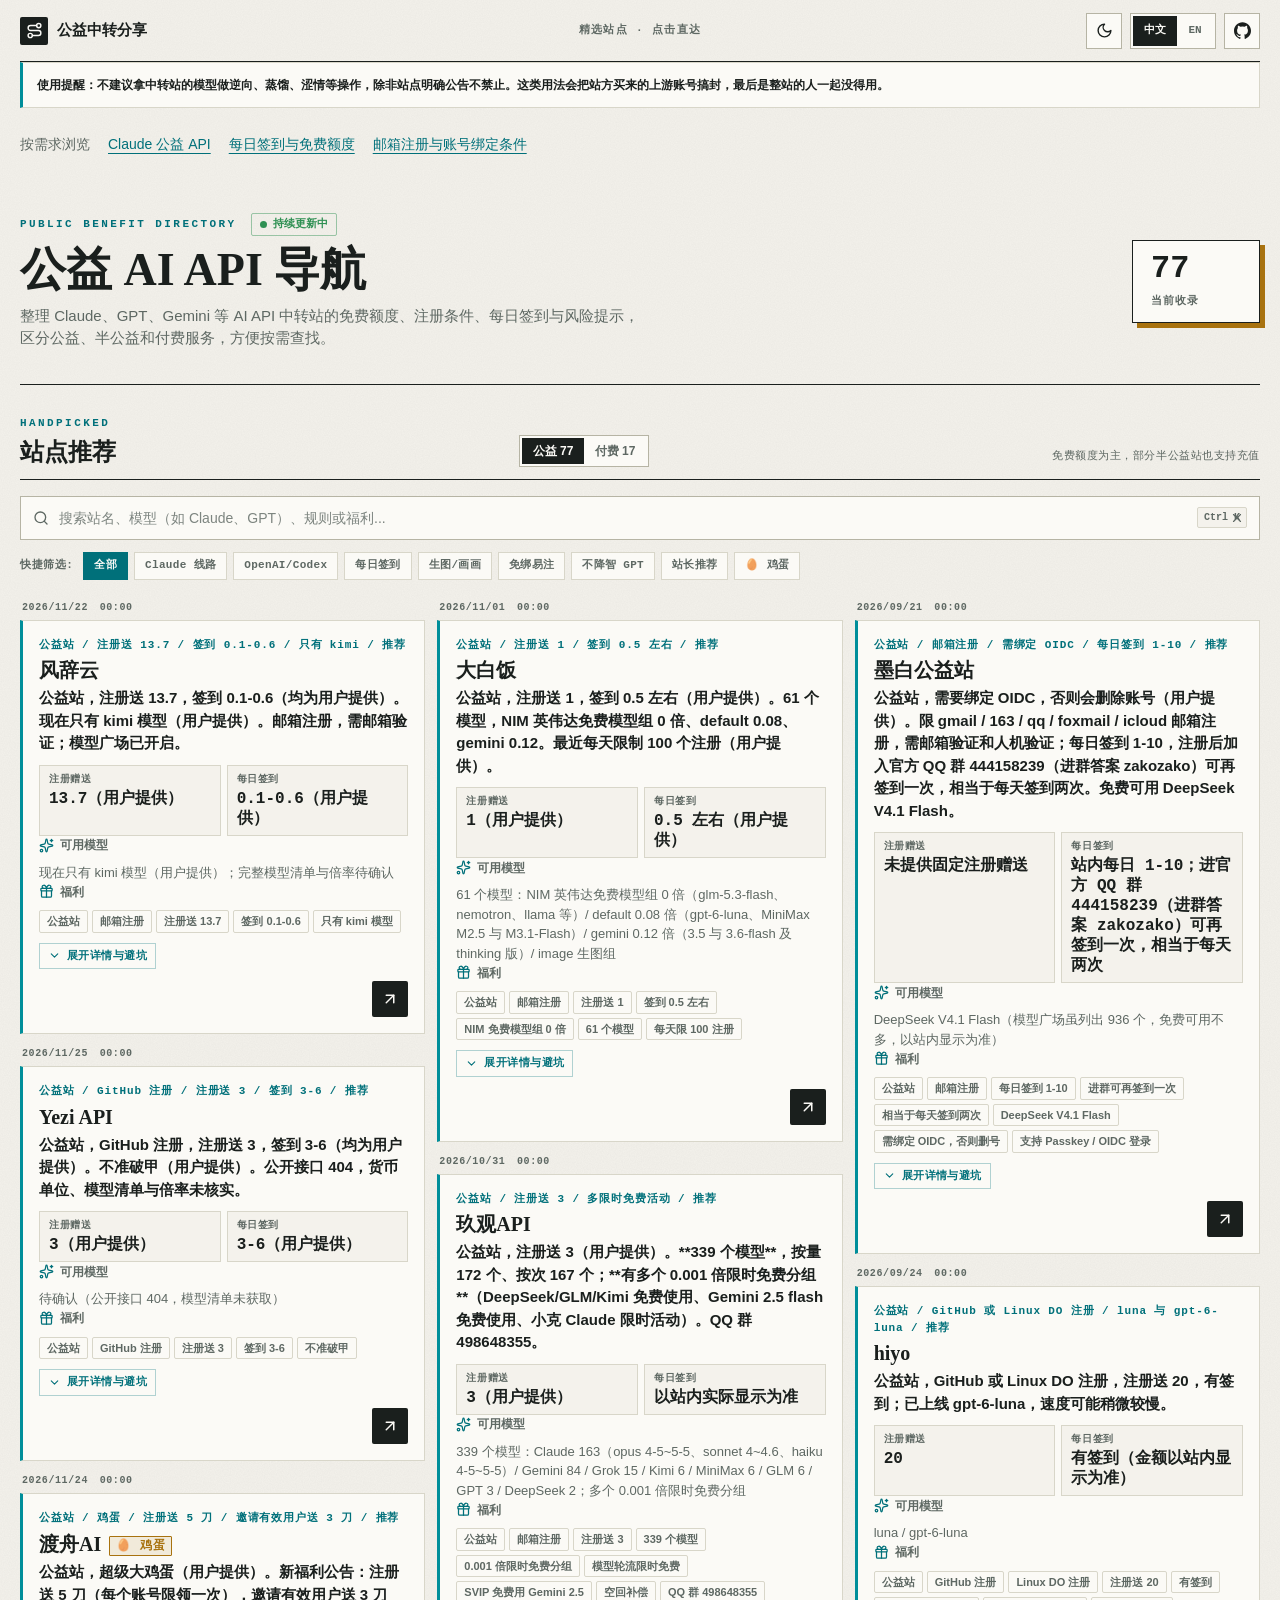
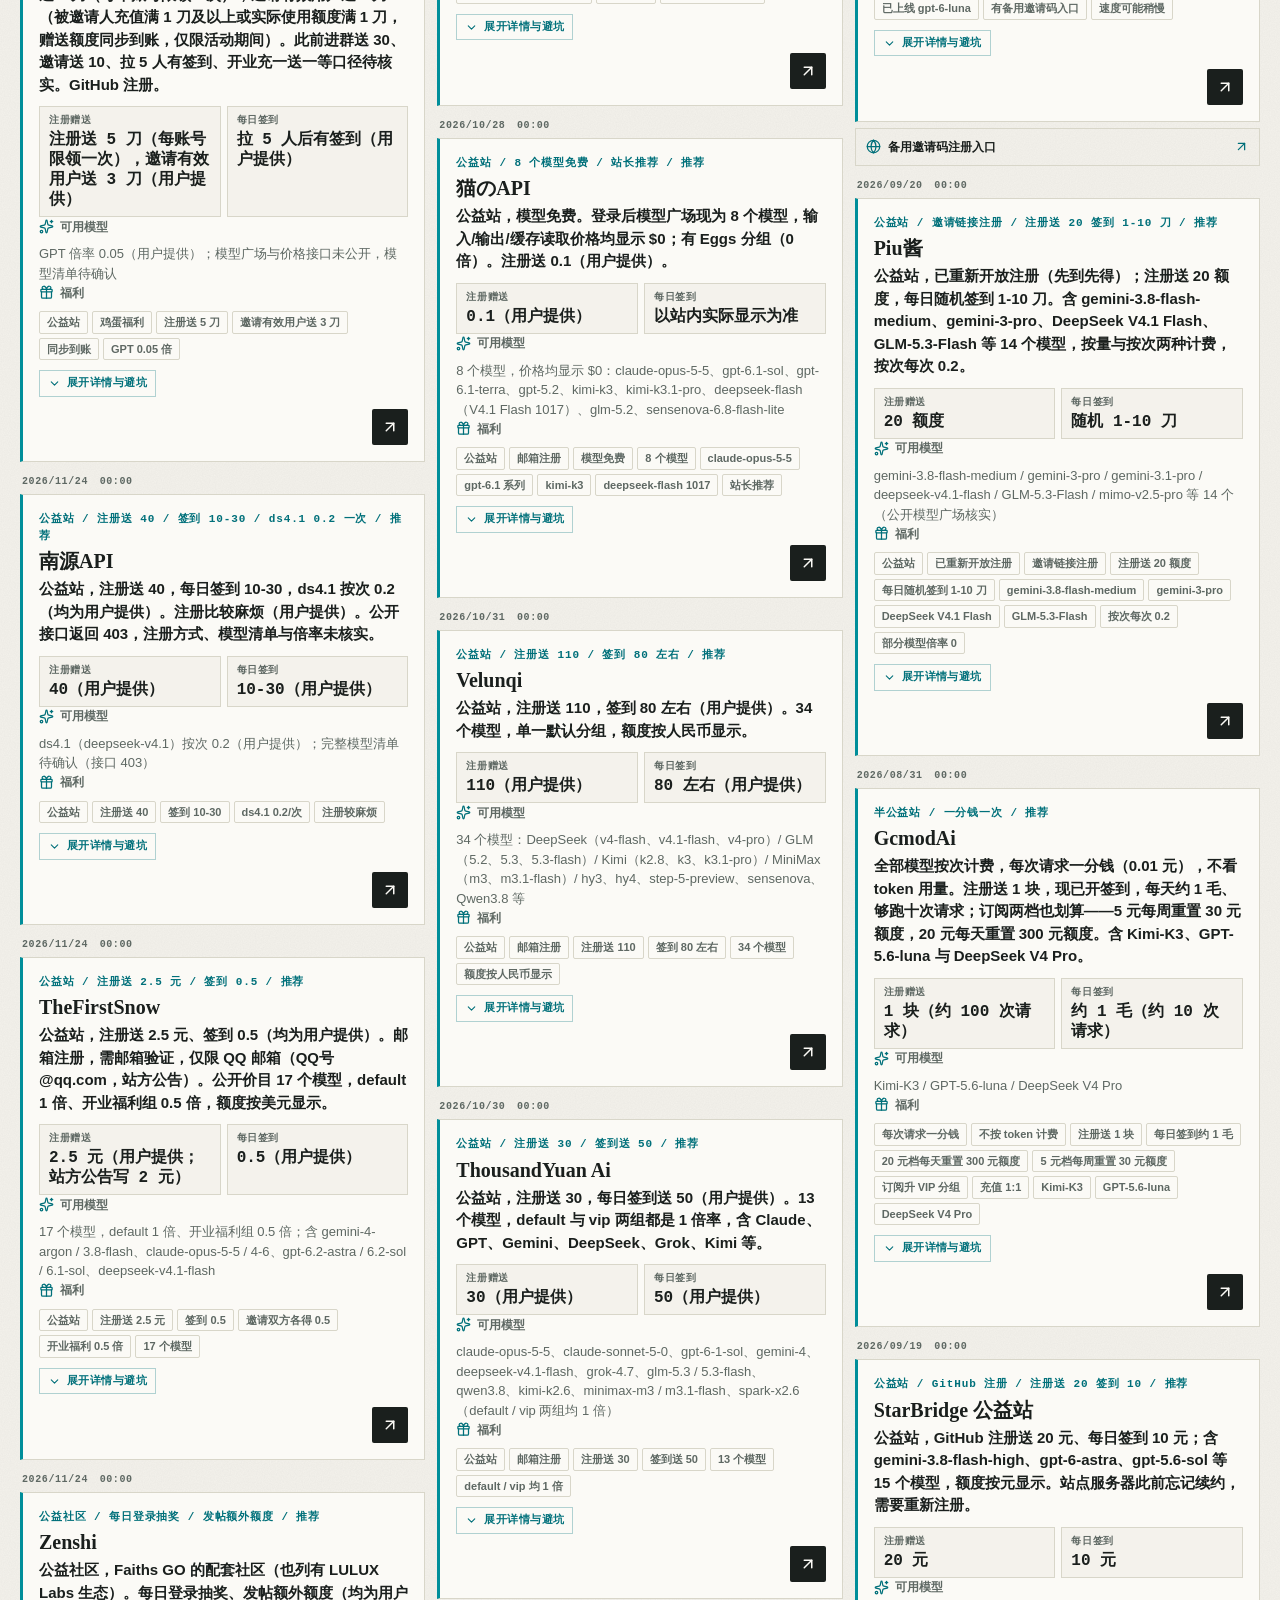
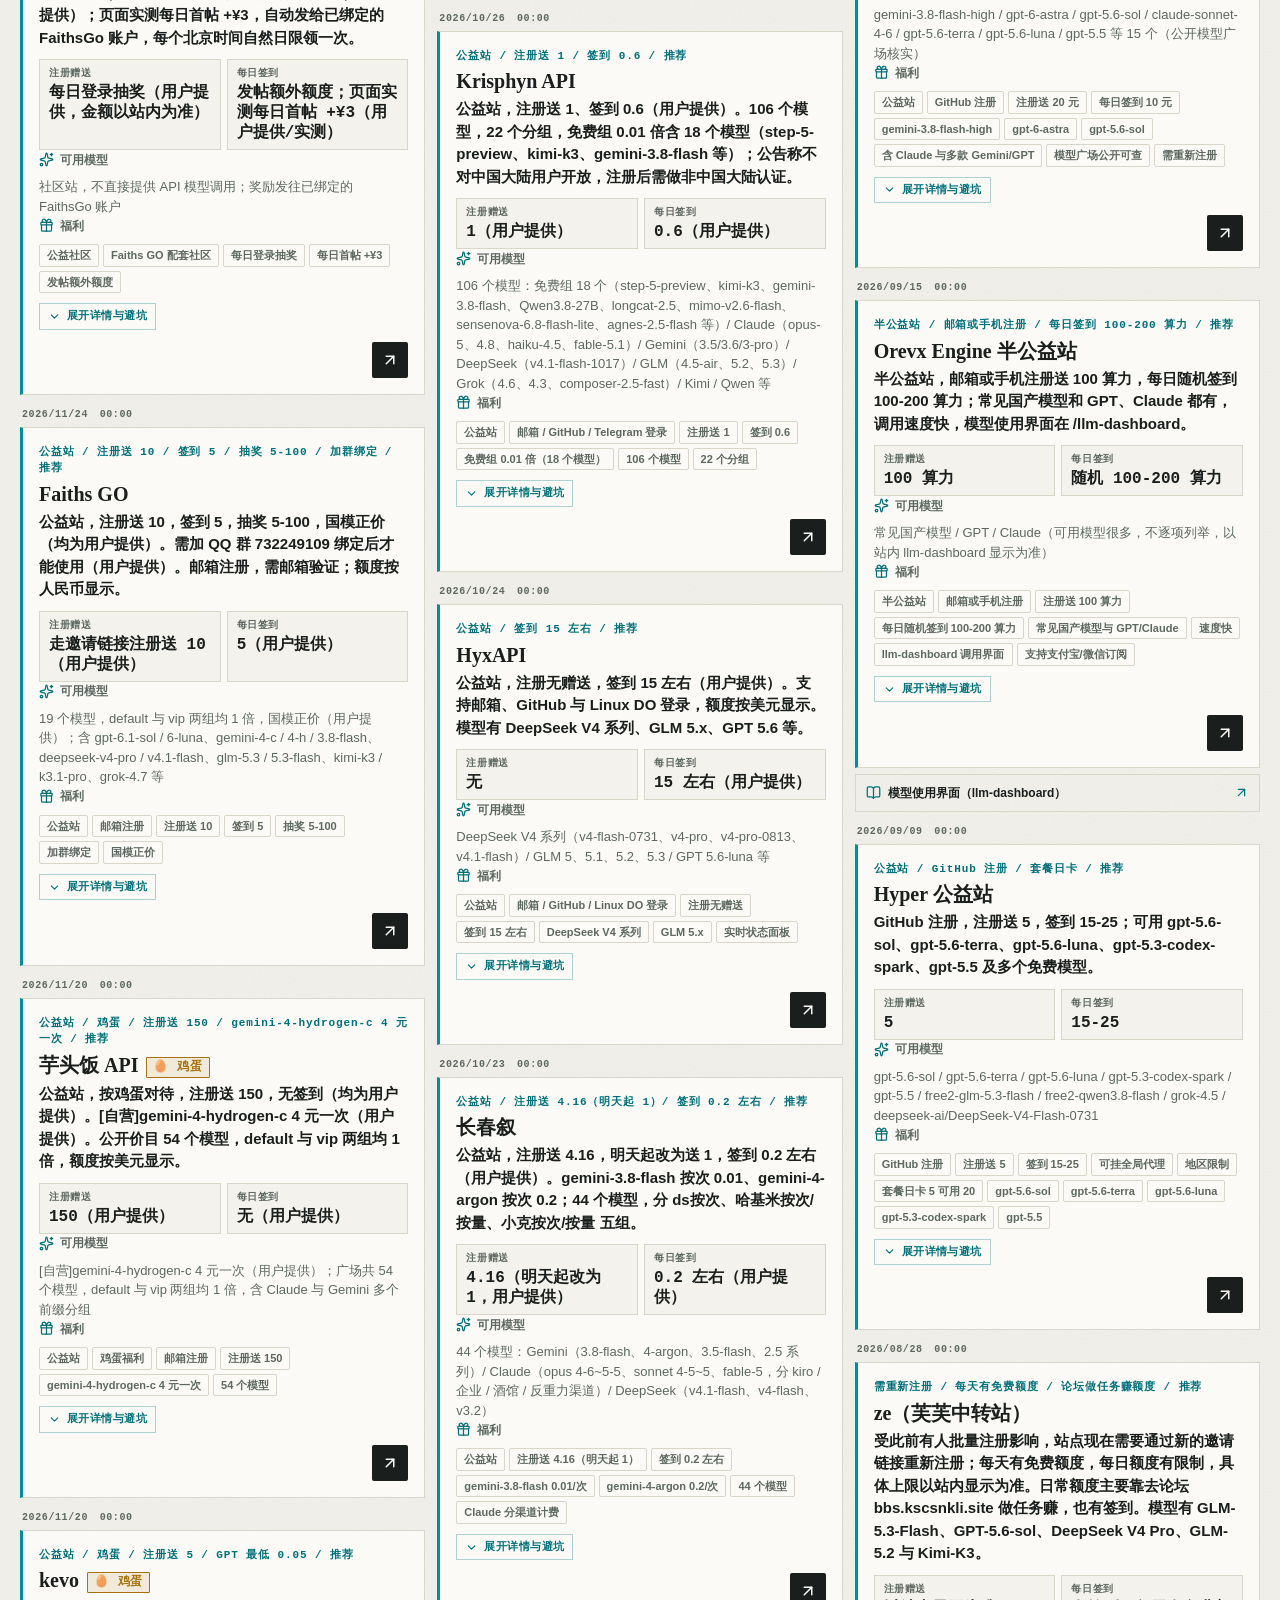
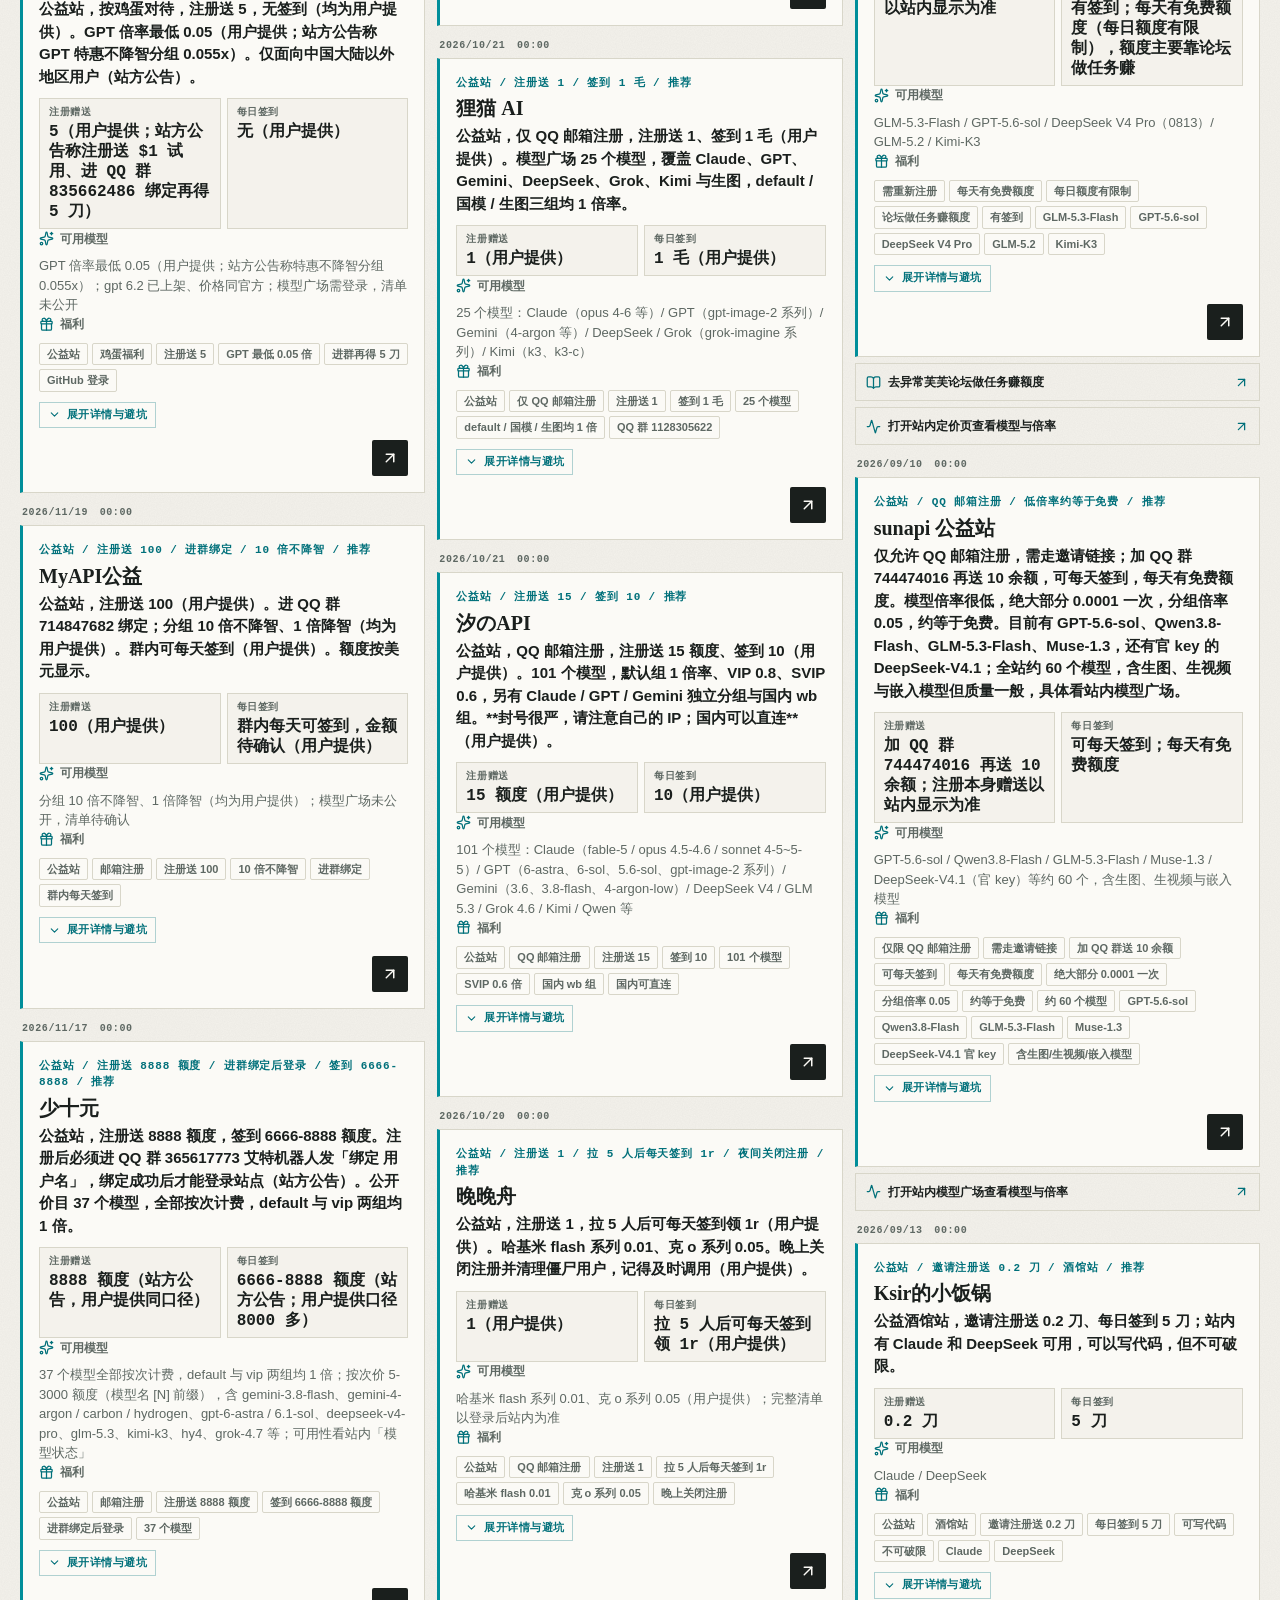
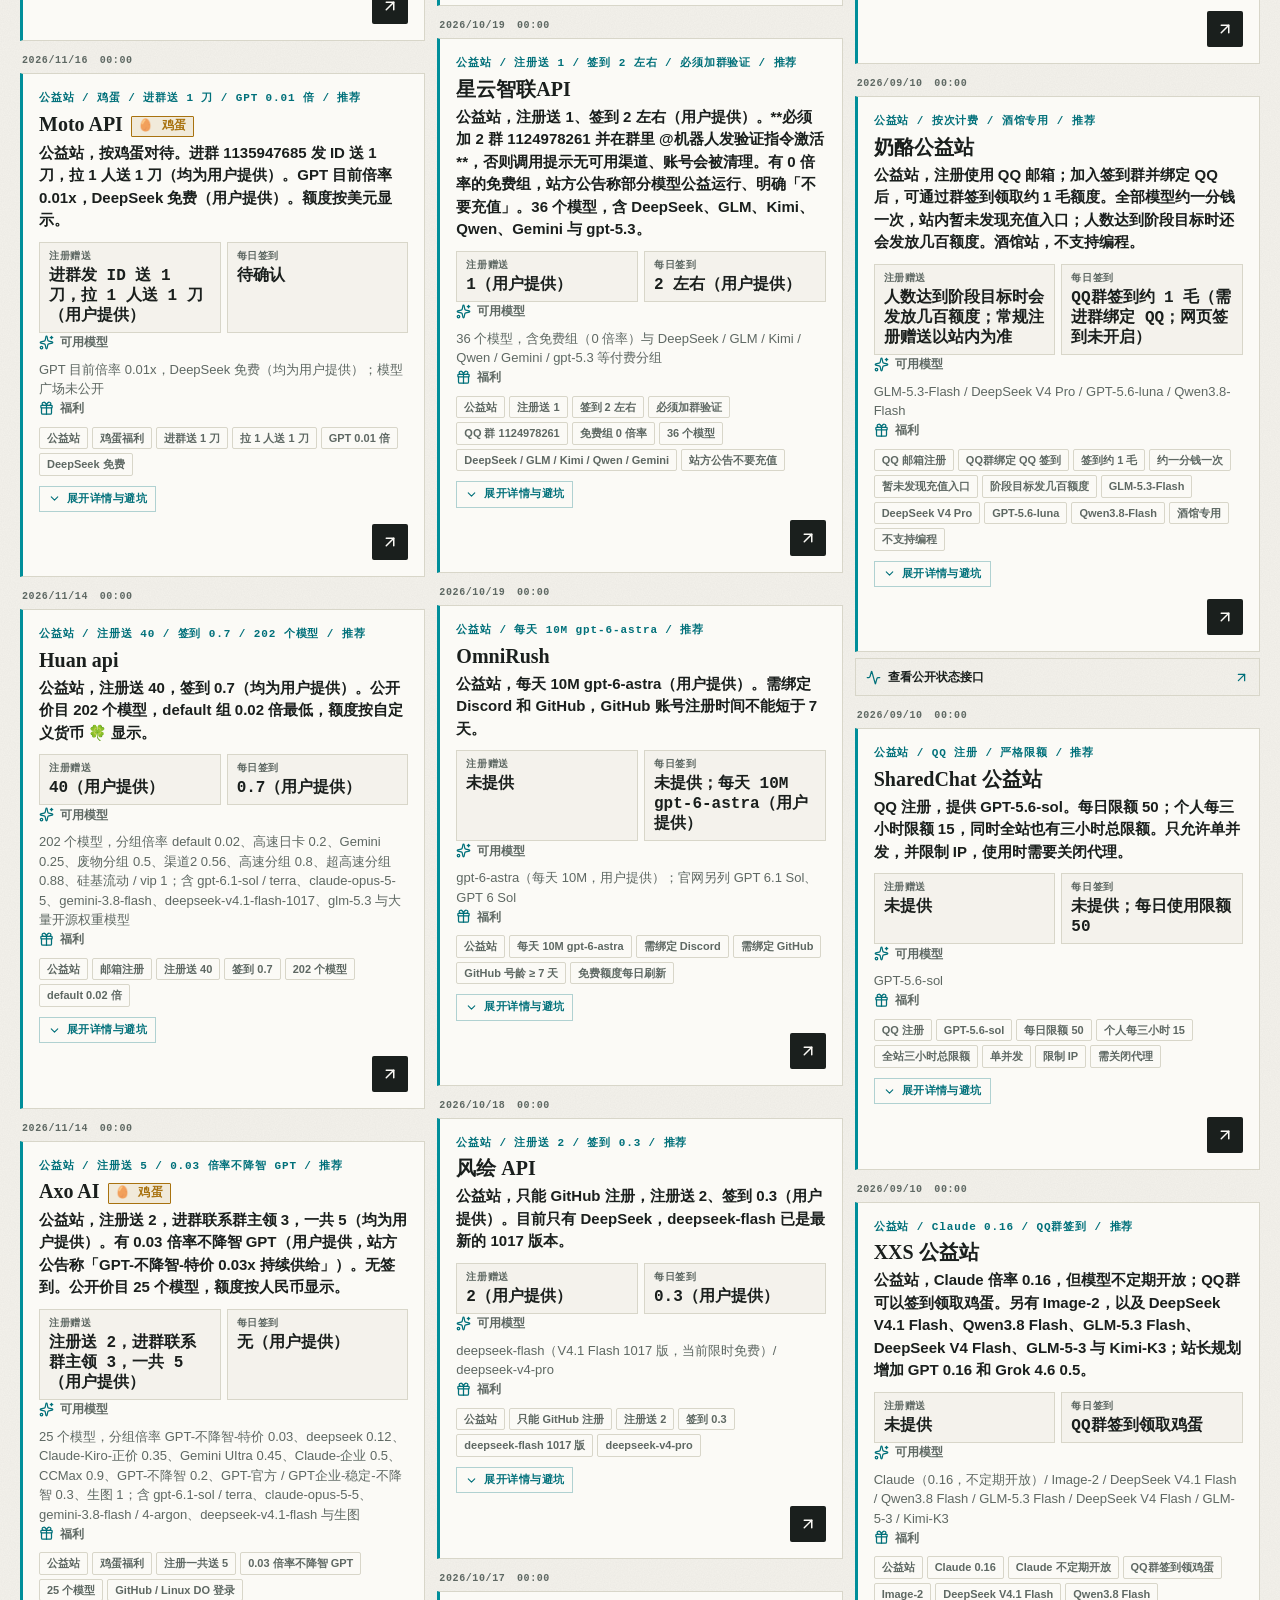
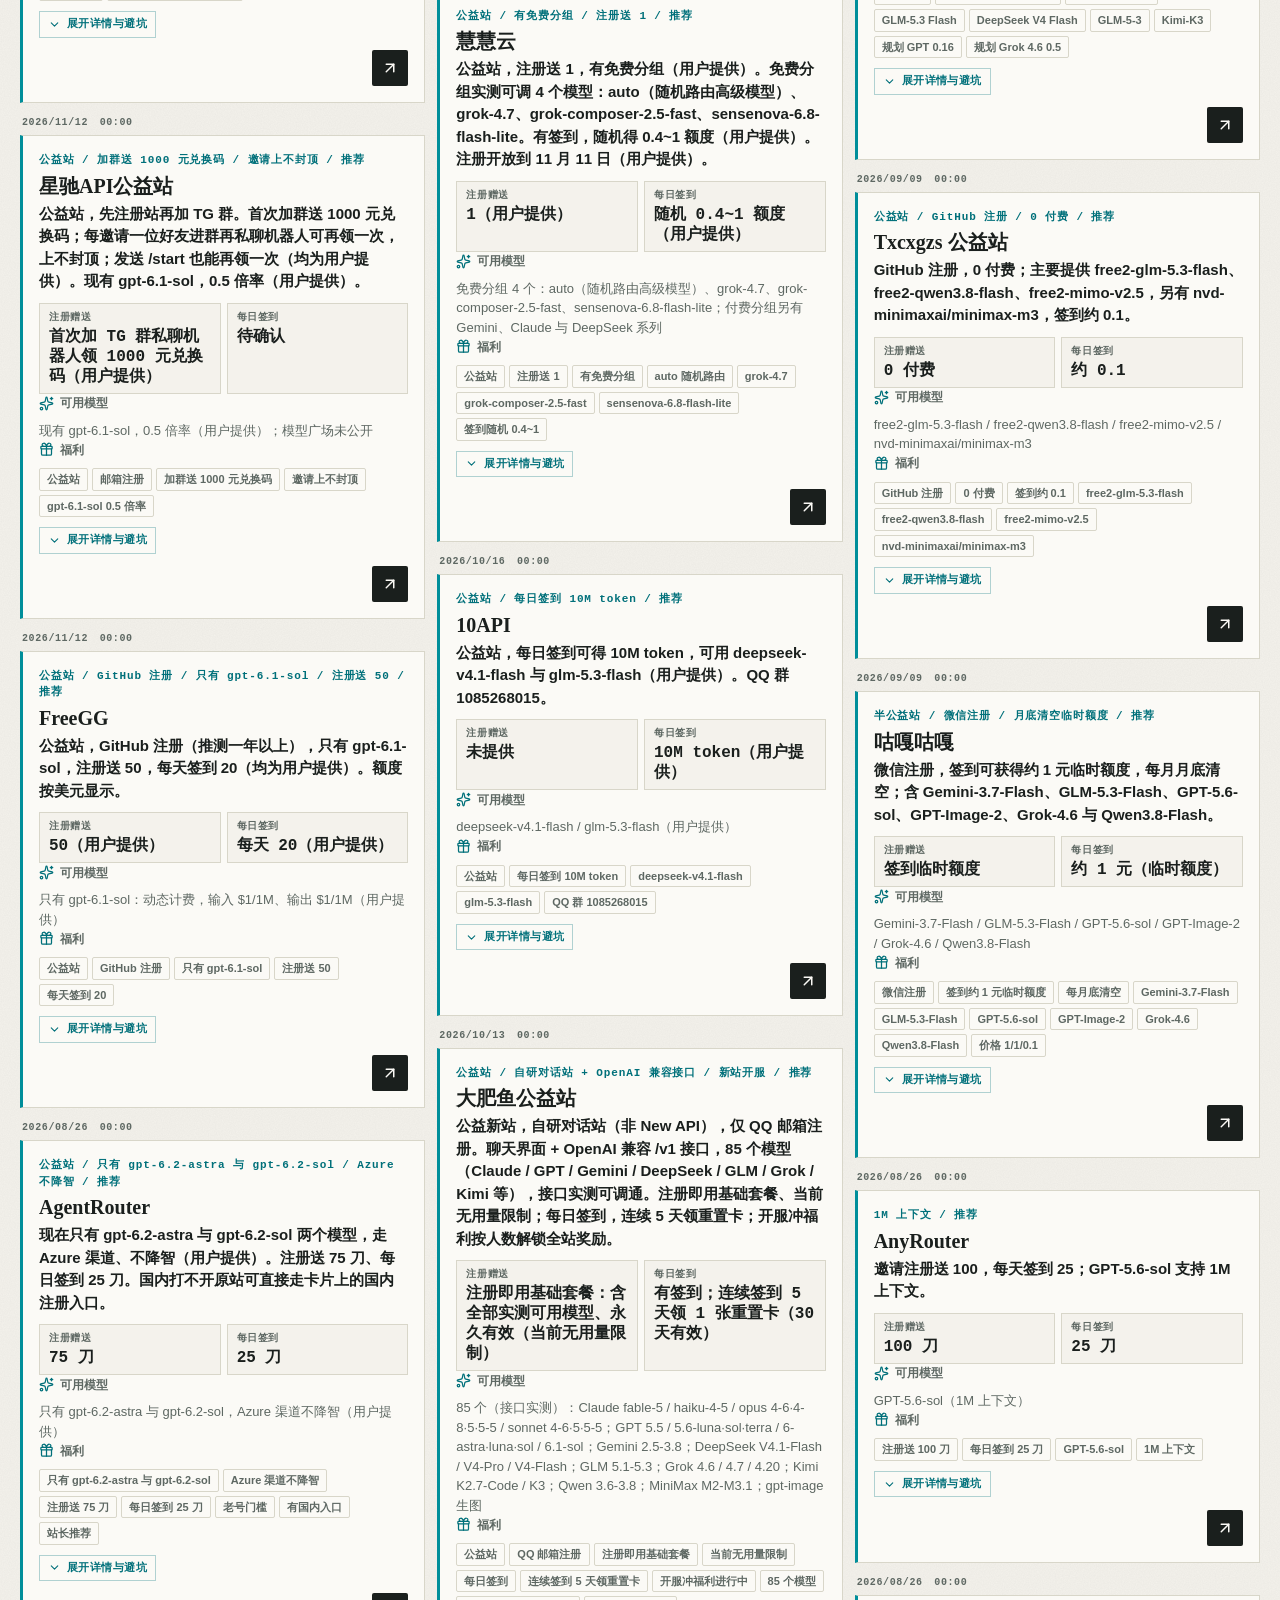
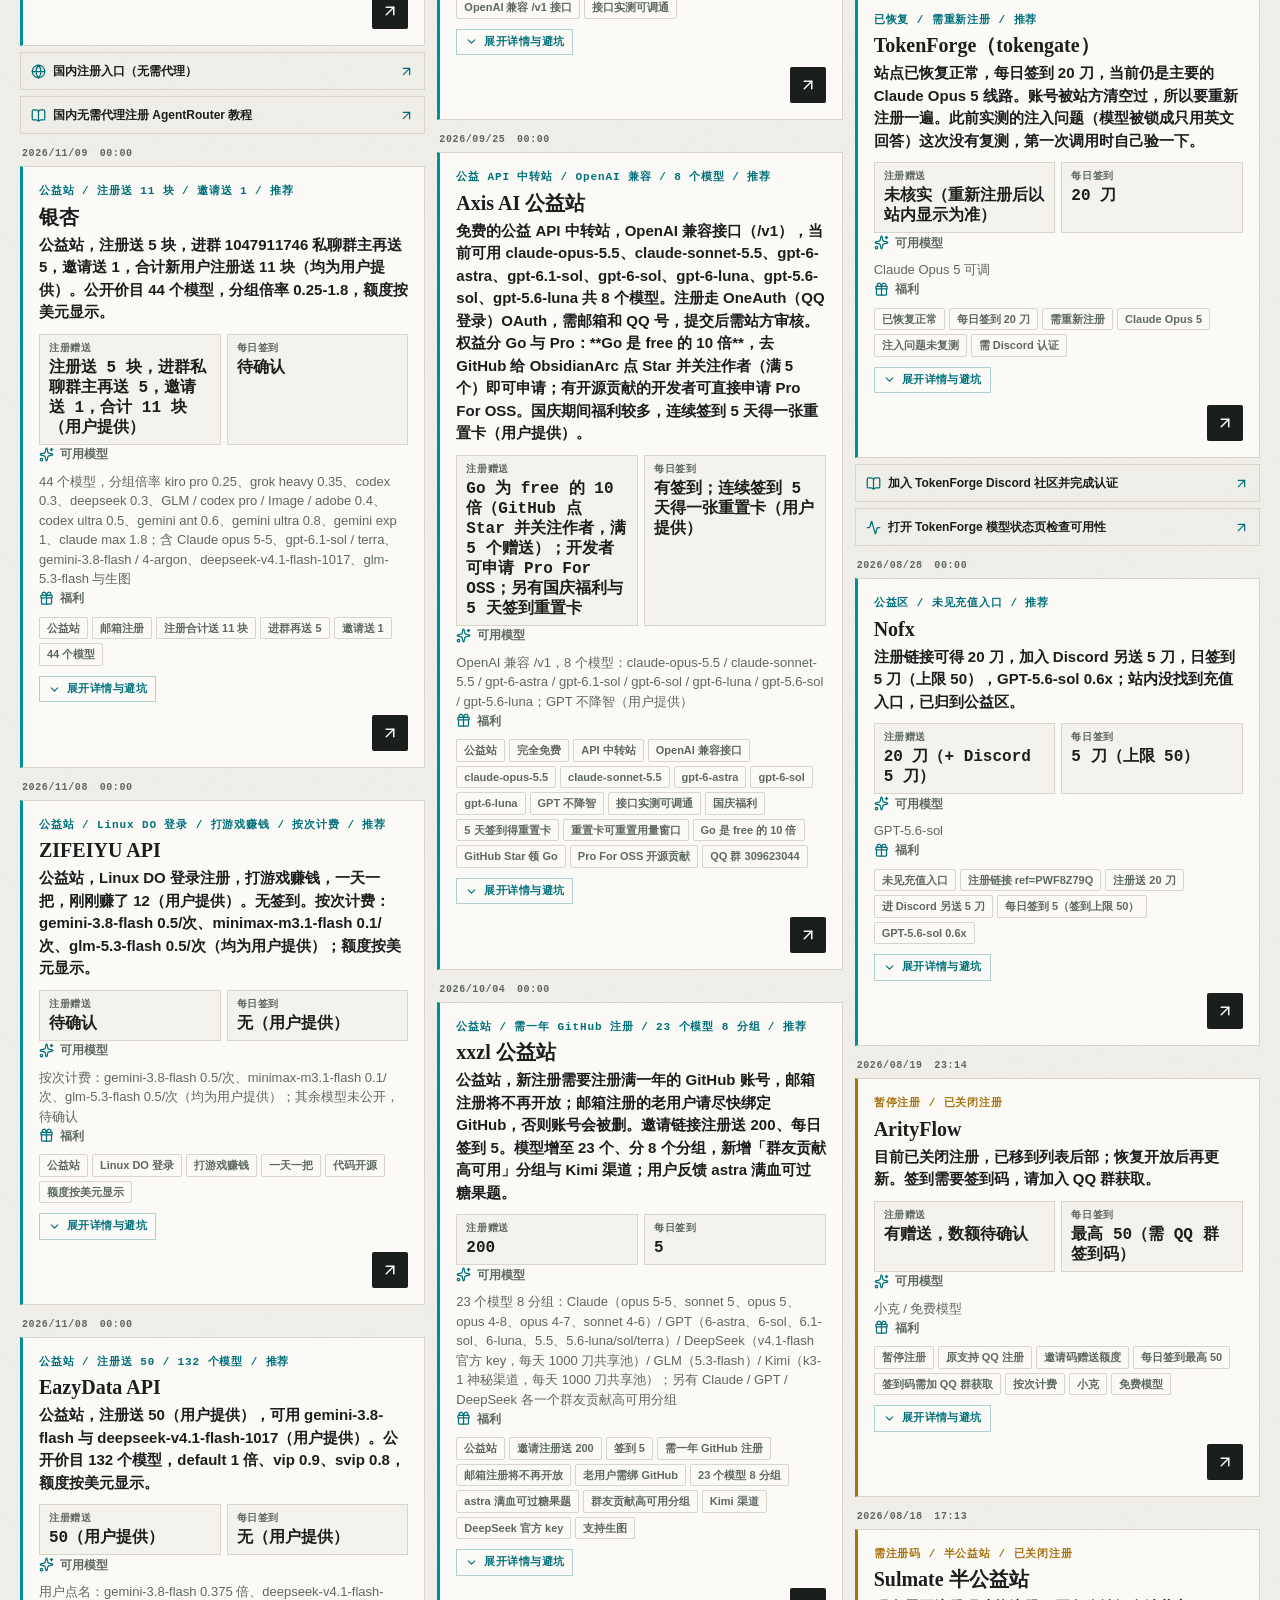
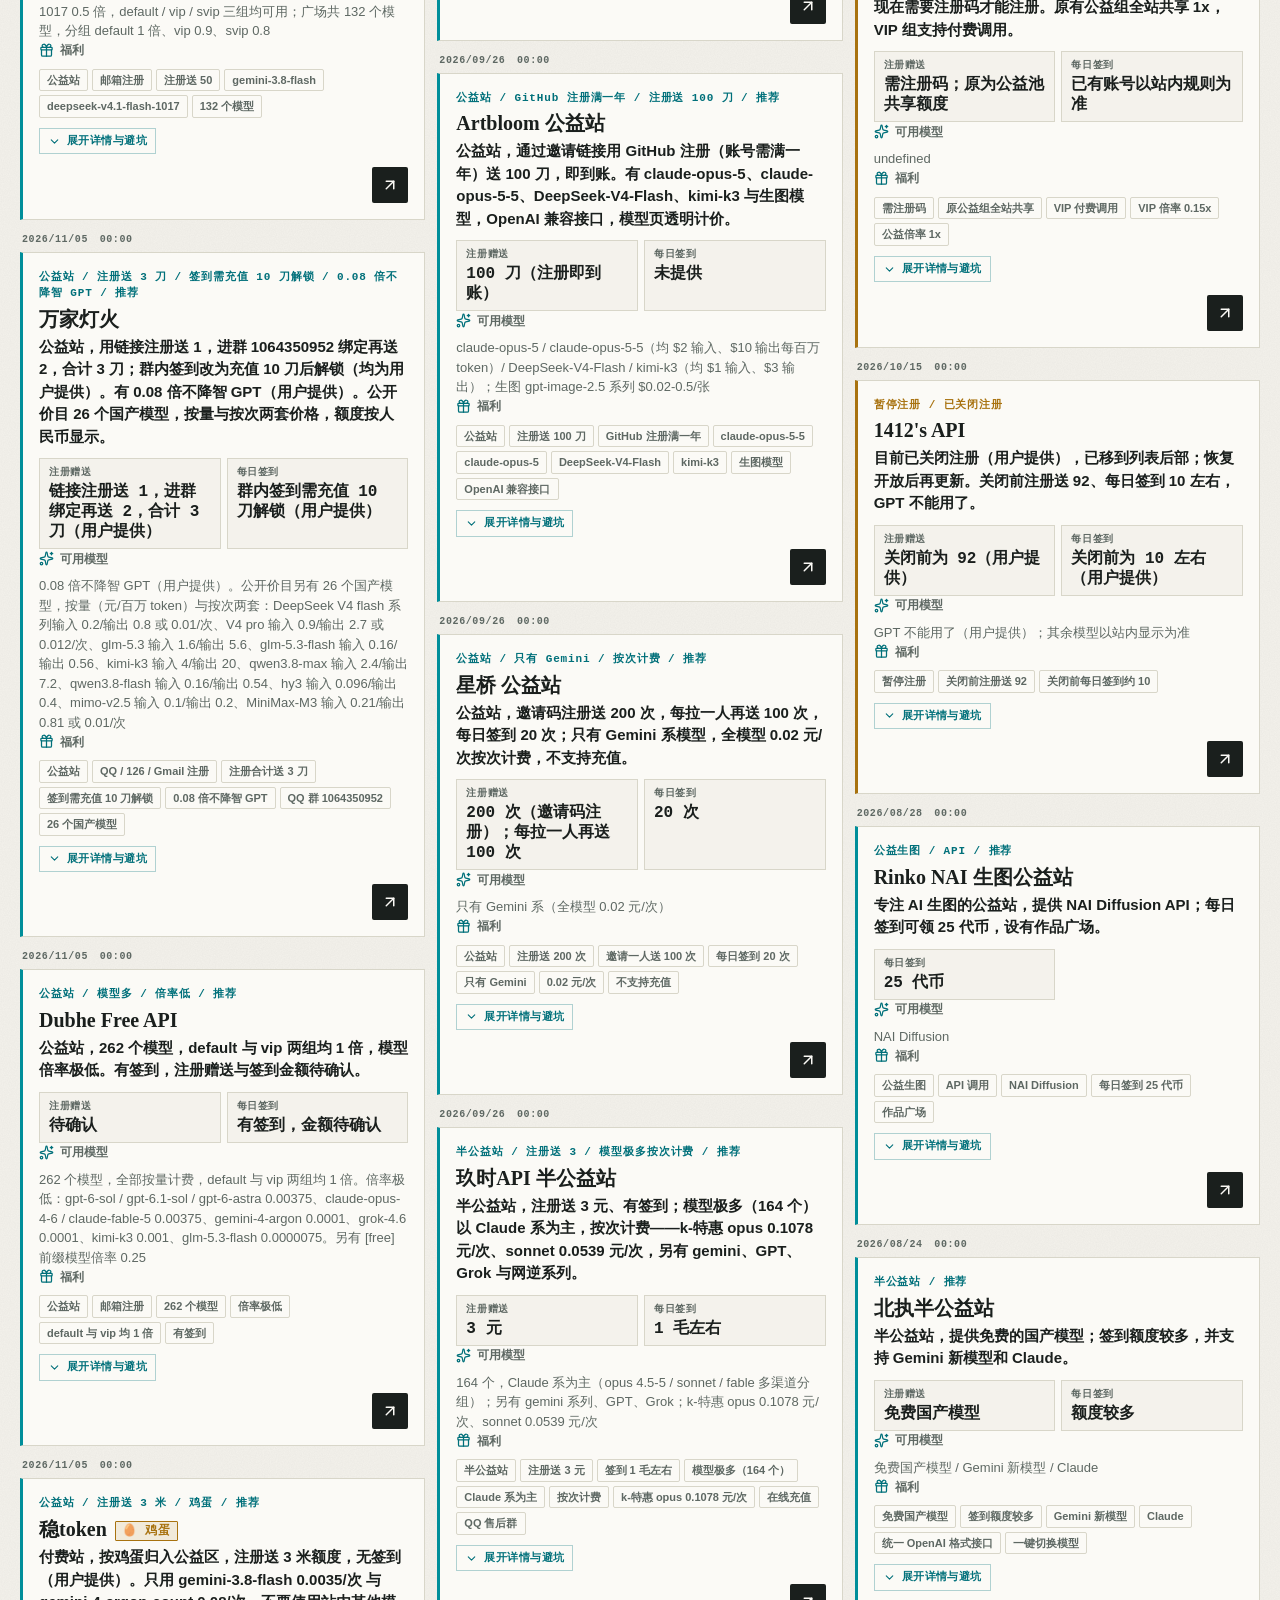
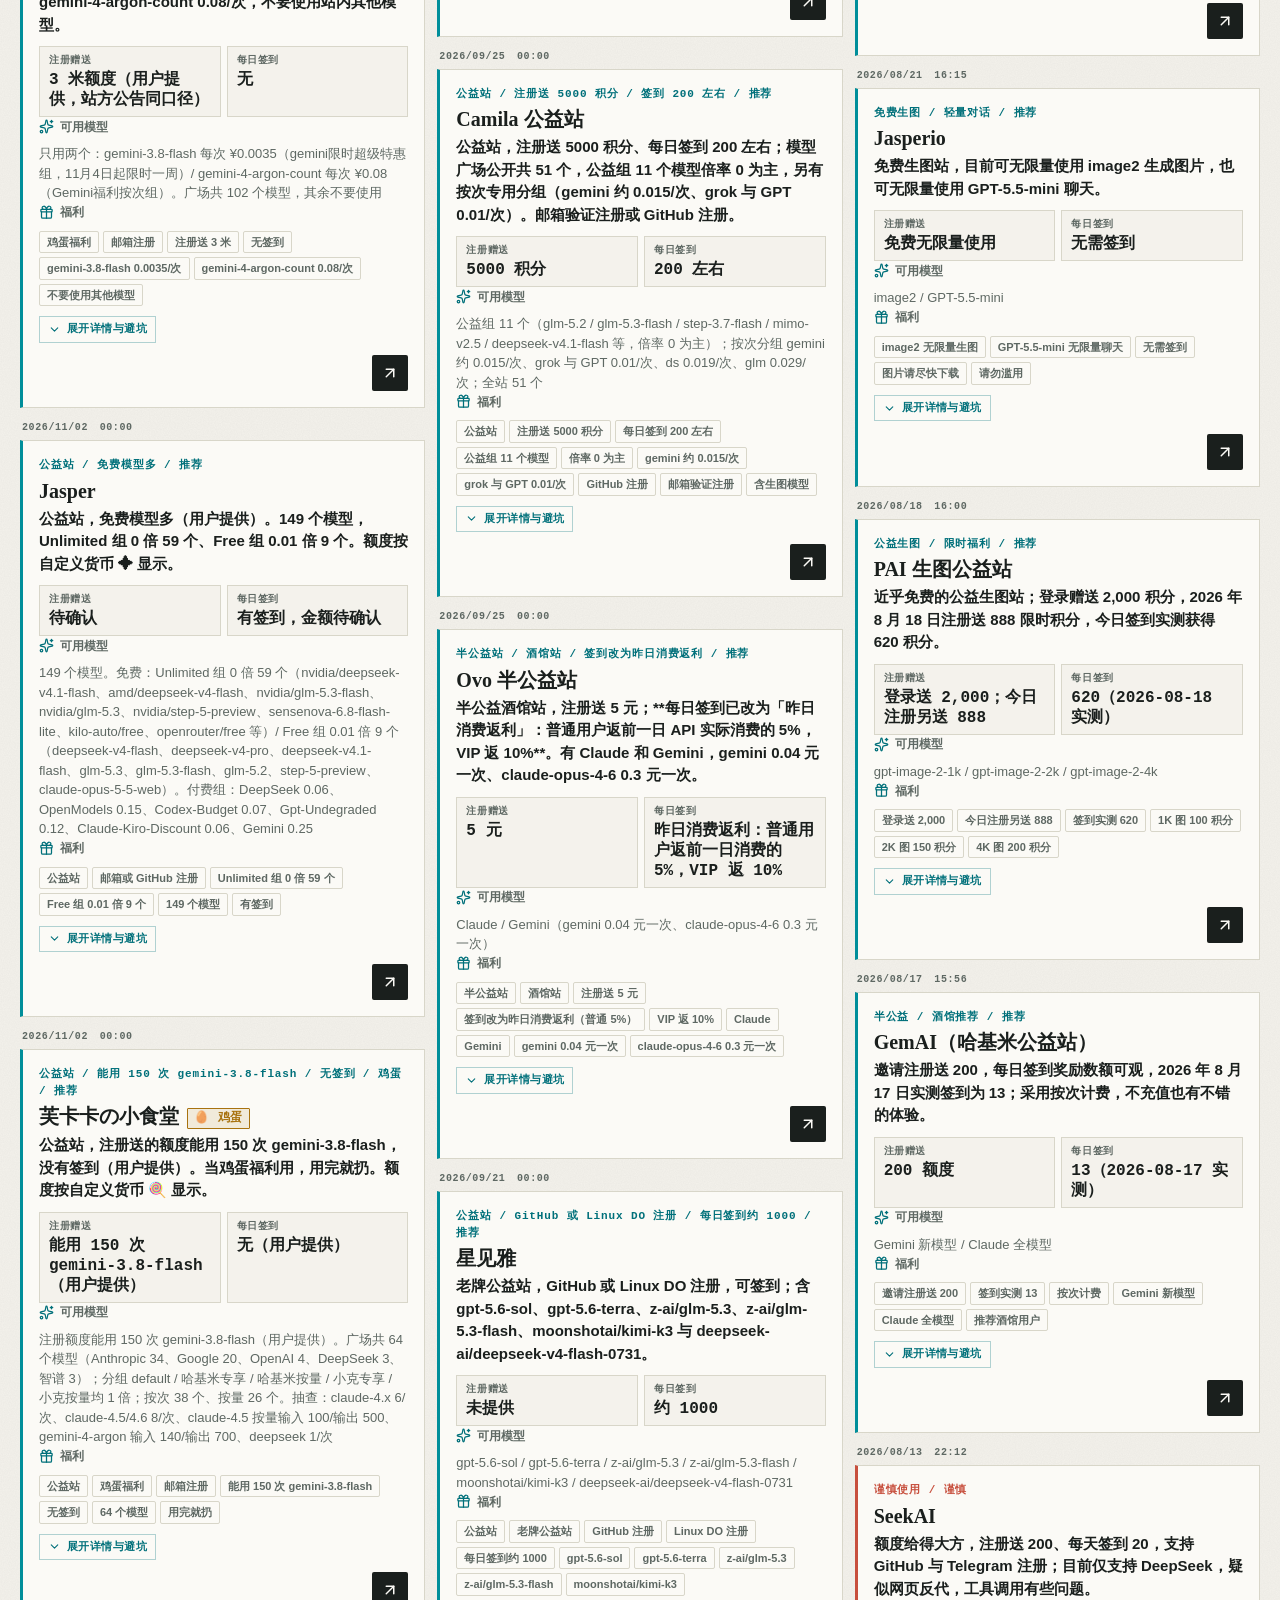
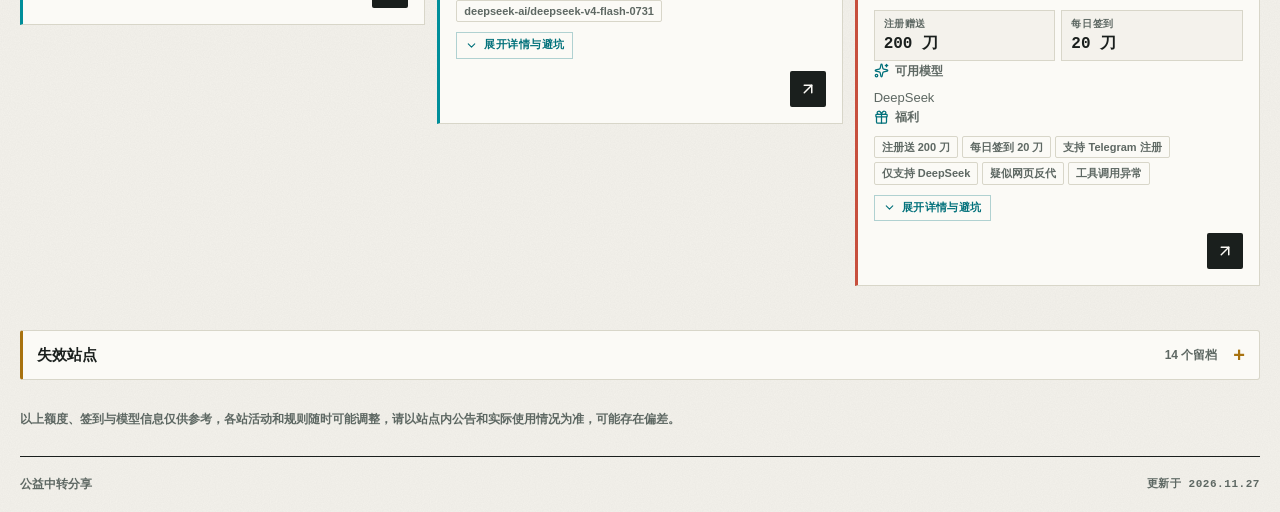
==== commit a016d636: "fix(directory): AgentRouter 恢复 Azure 不降智（模型仍只有两个）；渡舟AI 更新福利——注册送 5 刀、邀请有效用户送 3 刀" ====
--- a/index.html
+++ b/index.html
@@ -56,7 +56,7 @@
         document.head.appendChild(s);
       });
     </script>
-    <script src="/app.js?v=995bb10a" data-translations-src="/entry-translations.js?v=09537bea" defer></script>
+    <script src="/app.js?v=5e9f004d" data-translations-src="/entry-translations.js?v=047e10ad" defer></script>
     <script>
       (function() {
         try {
@@ -65,7 +65,7 @@
         } catch(e) {}
       })();
     </script>
-  <script type="application/ld+json" id="structured-data">{"@context":"https://schema.org","@type":"ItemList","name":"公益 AI API 导航｜免费额度、签到福利与中转站合集","description":"公益 AI API 导航，整理 Claude、GPT、Gemini 等中转站的免费额度、每日签到、注册条件、模型信息与风险提示，区分公益、半公益和付费服务。","url":"https://ytzzjx.github.io/","inLanguage":"zh-CN","numberOfItems":94,"itemListElement":[{"@type":"ListItem","position":1,"name":"风辞云","description":"公益站，注册送 13.7，签到 0.1-0.6（均为用户提供）。现在只有 kimi 模型（用户提供）。邮箱注册，需邮箱验证；模型广场已开启。","url":"https://ezch.xydaim.cn/register?aff=2C2NQZ3PEQ7F"},{"@type":"ListItem","position":2,"name":"Yezi API","description":"公益站，GitHub 注册，注册送 3，签到 3-6（均为用户提供）。不准破甲（用户提供）。公开接口 404，货币单位、模型清单与倍率未核实。","url":"https://ai.yezi.help:2053/register?lottery_invite=b298cb1d22459ccfb2bbaddd218cb115f32605e9592f5b5275c5fa50f7da1207"},{"@type":"ListItem","position":3,"name":"渡舟AI","description":"公益站，超级大鸡蛋（用户提供）。注册送 5，进群送 30（站长说明早起来发），邀请送 10，GPT 倍率 0.05，拉 5 人有签到，开业充一送一（均为用户提供）。GitHub 注册。","url":"https://duzhouai.ccwu.cc/register?aff=UXDLBD783ZYB"},{"@type":"ListItem","position":4,"name":"南源API","description":"公益站，注册送 40，每日签到 10-30，ds4.1 按次 0.2（均为用户提供）。注册比较麻烦（用户提供）。公开接口返回 403，注册方式、模型清单与倍率未核实。","url":"https://api.nanyuanapi.com/sign-up?aff=iAy9"},{"@type":"ListItem","position":5,"name":"TheFirstSnow","description":"公益站，注册送 2.5 元、签到 0.5（均为用户提供）。邮箱注册，需邮箱验证，仅限 QQ 邮箱（QQ号@qq.com，站方公告）。公开价目 17 个模型，default 1 倍、开业福利组 0.5 倍，额度按美元显示。","url":"https://thefirstsnow.top/sign-up?aff=cUwo"},{"@type":"ListItem","position":6,"name":"Zenshi","description":"公益社区，Faiths GO 的配套社区（也列有 LULUX Labs 生态）。每日登录抽奖、发帖额外额度（均为用户提供）；页面实测每日首帖 +¥3，自动发给已绑定的 FaithsGo 账户，每个北京时间自然日限领一次。","url":"https://zenshi.pages.dev/login?invite=HFB6B9DV&next=/forum"},{"@type":"ListItem","position":7,"name":"Faiths GO","description":"公益站，注册送 10，签到 5，抽奖 5-100，国模正价（均为用户提供）。需加 QQ 群 732249109 绑定后才能使用（用户提供）。邮箱注册，需邮箱验证；额度按人民币显示。","url":"https://faithsgo.pages.dev/?ref=LK1e"},{"@type":"ListItem","position":8,"name":"芋头饭 API","description":"公益站，按鸡蛋对待，注册送 150，无签到（均为用户提供）。[自营]gemini-4-hydrogen-c 4 元一次（用户提供）。公开价目 54 个模型，default 与 vip 两组均 1 倍，额度按美元显示。","url":"https://api.yutou.fun/sign-up?aff=Bzvp"},{"@type":"ListItem","position":9,"name":"kevo","description":"公益站，按鸡蛋对待，注册送 5，无签到（均为用户提供）。GPT 倍率最低 0.05（用户提供；站方公告称 GPT 特惠不降智分组 0.055x）。仅面向中国大陆以外地区用户（站方公告）。","url":"https://ai.xiaowumin.top/sign-up?aff=bWUy"},{"@type":"ListItem","position":10,"name":"MyAPI公益","description":"公益站，注册送 100（用户提供）。进 QQ 群 714847682 绑定；分组 10 倍不降智、1 倍降智（均为用户提供）。群内可每天签到（用户提供）。额度按美元显示。","url":"http://free.myaiapi.site:8080/register?aff=KNKXN62DPJ98"},{"@type":"ListItem","position":11,"name":"少十元","description":"公益站，注册送 8888 额度，签到 6666-8888 额度。注册后必须进 QQ 群 365617773 艾特机器人发「绑定 用户名」，绑定成功后才能登录站点（站方公告）。公开价目 37 个模型，全部按次计费，default 与 vip 两组均 1 倍。","url":"https://shaoshiyuan.xyz/sign-up?aff=asgD"},{"@type":"ListItem","position":12,"name":"Moto API","description":"公益站，按鸡蛋对待。进群 1135947685 发 ID 送 1 刀，拉 1 人送 1 刀（均为用户提供）。GPT 目前倍率 0.01x，DeepSeek 免费（用户提供）。额度按美元显示。","url":"https://motoapi.com/sign-up?aff=JHXX"},{"@type":"ListItem","position":13,"name":"Huan api","description":"公益站，注册送 40，签到 0.7（均为用户提供）。公开价目 202 个模型，default 组 0.02 倍最低，额度按自定义货币 🍀 显示。","url":"https://api.novalyte.cn/sign-up?aff=aLgj"},{"@type":"ListItem","position":14,"name":"Axo AI","description":"公益站，注册送 2，进群联系群主领 3，一共 5（均为用户提供）。有 0.03 倍率不降智 GPT（用户提供，站方公告称「GPT-不降智-特价 0.03x 持续供给」）。无签到。公开价目 25 个模型，额度按人民币显示。","url":"https://axoai.cc/sign-up?aff=QDqX"},{"@type":"ListItem","position":15,"name":"星驰API公益站","description":"公益站，先注册站再加 TG 群。首次加群送 1000 元兑换码；每邀请一位好友进群再私聊机器人可再领一次，上不封顶；发送 /start 也能再领一次（均为用户提供）。现有 gpt-6.1-sol，0.5 倍率（用户提供）。","url":"https://xingchiapi.com/register?aff=6F9G3HF4B8W6"},{"@type":"ListItem","position":16,"name":"FreeGG","description":"公益站，GitHub 注册（推测一年以上），只有 gpt-6.1-sol，注册送 50，每天签到 20（均为用户提供）。额度按美元显示。","url":"https://freegg.app/sign-up?aff=Ynwv"},{"@type":"ListItem","position":17,"name":"AgentRouter","description":"现在只有 gpt-6.2-astra 与 gpt-6.2-sol 两个模型（用户提供）。注册送 75 刀、每日签到 25 刀。国内打不开原站可直接走卡片上的国内注册入口。","url":"https://agentrouter.org/register?aff=i3Xz"},{"@type":"ListItem","position":18,"name":"银杏","description":"公益站，注册送 5 块，进群 1047911746 私聊群主再送 5，邀请送 1，合计新用户注册送 11 块（均为用户提供）。公开价目 44 个模型，分组倍率 0.25-1.8，额度按美元显示。","url":"https://open.taikoapi.com/sign-up?aff=3dBN"},{"@type":"ListItem","position":19,"name":"ZIFEIYU API","description":"公益站，Linux DO 登录注册，打游戏赚钱，一天一把，刚刚赚了 12（用户提供）。无签到。按次计费：gemini-3.8-flash 0.5/次、minimax-m3.1-flash 0.1/次、glm-5.3-flash 0.5/次（均为用户提供）；额度按美元显示。","url":"https://ai.112102.xyz/sign-up?aff=94cf"},{"@type":"ListItem","position":20,"name":"EazyData API","description":"公益站，注册送 50（用户提供），可用 gemini-3.8-flash 与 deepseek-v4.1-flash-1017（用户提供）。公开价目 132 个模型，default 1 倍、vip 0.9、svip 0.8，额度按美元显示。","url":"https://eazydata.org/sign-up?aff=goIo"},{"@type":"ListItem","position":21,"name":"万家灯火","description":"公益站，用链接注册送 1，进群 1064350952 绑定再送 2，合计 3 刀；群内签到改为充值 10 刀后解锁（均为用户提供）。有 0.08 倍不降智 GPT（用户提供）。公开价目 26 个国产模型，按量与按次两套价格，额度按人民币显示。","url":"https://wjapi.vip/register?aff=ZJFB7ZVSEMYJ"},{"@type":"ListItem","position":22,"name":"Dubhe Free API","description":"公益站，262 个模型，default 与 vip 两组均 1 倍，模型倍率极低。有签到，注册赠送与签到金额待确认。","url":"https://ai.skill.wales/sign-up?aff=jqc8"},{"@type":"ListItem","position":23,"name":"稳token","description":"付费站，按鸡蛋归入公益区，注册送 3 米额度，无签到（用户提供）。只用 gemini-3.8-flash 0.0035/次 与 gemini-4-argon-count 0.08/次，不要使用站内其他模型。","url":"https://api.wentoken.si/sign-up?aff=HMTK"},{"@type":"ListItem","position":24,"name":"API 智纽","description":"付费站，目前主力（用户提供）。GPT 上下文不双倍计费。双 11 活动：0.01 倍、100% 不降智、95% 缓存命中、1 秒首字的 GPT，该分组现在就开着（用户提供），持续到 11 月 11 日 23:59。注册不送。","url":"https://ai.apizn.com/sign-up?aff=AFT4"},{"@type":"ListItem","position":25,"name":"Jasper","description":"公益站，免费模型多（用户提供）。149 个模型，Unlimited 组 0 倍 59 个、Free 组 0.01 倍 9 个。额度按自定义货币 ✦ 显示。","url":"https://api.yjs.im/sign-up?aff=5uGC"},{"@type":"ListItem","position":26,"name":"芙卡卡の小食堂","description":"公益站，注册送的额度能用 150 次 gemini-3.8-flash，没有签到（用户提供）。当鸡蛋福利用，用完就扔。额度按自定义货币 🍭 显示。","url":"https://api.fuka.win/sign-up?aff=Erxa"},{"@type":"ListItem","position":27,"name":"大白饭","description":"公益站，注册送 1，签到 0.5 左右（用户提供）。61 个模型，NIM 英伟达免费模型组 0 倍、default 0.08、gemini 0.12。最近每天限制 100 个注册（用户提供）。","url":"https://newapi.hkkkj.qzz.io/sign-up?aff=SrUj"},{"@type":"ListItem","position":28,"name":"tntapi","description":"付费站，007 倍、90 缓存，GPT 全模型不降智（用户提供）。","url":"https://tntapi.com/register?aff=YEHKYD842LNC"},{"@type":"ListItem","position":29,"name":"梦幻API","description":"付费站，008 倍、80 缓存，GPT 全模型不降智（用户提供）。","url":"https://mhapi.net/register?aff=MPFATHYUYACF"},{"@type":"ListItem","position":30,"name":"beiluoxi","description":"付费站，GPT 007 不降智（用户提供）。","url":"https://beiluoxi.ccwu.cc/register?aff=EKZSES6FNVPX"},{"@type":"ListItem","position":31,"name":"玖观API","description":"公益站，注册送 3（用户提供）。**339 个模型**，按量 172 个、按次 167 个；**有多个 0.001 倍限时免费分组**（DeepSeek/GLM/Kimi 免费使用、Gemini 2.5 flash 免费使用、小克 Claude 限时活动）。QQ 群 498648355。","url":"https://jiuguan.cloud/sign-up?aff=PvxS"},{"@type":"ListItem","position":32,"name":"猫のAPI","description":"公益站，模型免费。登录后模型广场现为 8 个模型，输入/输出/缓存读取价格均显示 $0；有 Eggs 分组（0 倍）。注册送 0.1（用户提供）。","url":"https://www.catpawrouter.com/sign-up?aff=YugA"},{"@type":"ListItem","position":33,"name":"Velunqi","description":"公益站，注册送 110，签到 80 左右（用户提供）。34 个模型，单一默认分组，额度按人民币显示。","url":"https://velunqi.asia/sign-up?aff=EHhE"},{"@type":"ListItem","position":34,"name":"ThousandYuan Ai","description":"公益站，注册送 30，每日签到送 50（用户提供）。13 个模型，default 与 vip 两组都是 1 倍率，含 Claude、GPT、Gemini、DeepSeek、Grok、Kimi 等。","url":"https://api.thousandyuan.dpdns.org/sign-up?aff=vDuG"},{"@type":"ListItem","position":35,"name":"秋刀鱼","description":"付费酒馆站，注册送 2.5，没有签到（用户提供）。重点：argon 0.02/次（用户提供）。","url":"https://qiudaoy.com/sign-up?aff=V9zw"},{"@type":"ListItem","position":36,"name":"Krisphyn API","description":"公益站，注册送 1、签到 0.6（用户提供）。106 个模型，22 个分组，免费组 0.01 倍含 18 个模型（step-5-preview、kimi-k3、gemini-3.8-flash 等）；公告称不对中国大陆用户开放，注册后需做非中国大陆认证。","url":"https://api.krisphyn.cc/sign-up?aff=RHNm"},{"@type":"ListItem","position":37,"name":"HyxAPI","description":"公益站，注册无赠送，签到 15 左右（用户提供）。支持邮箱、GitHub 与 Linux DO 登录，额度按美元显示。模型有 DeepSeek V4 系列、GLM 5.x、GPT 5.6 等。","url":"https://hyxware.com/auth?mode=register&aff=iSln"},{"@type":"ListItem","position":38,"name":"长春叙","description":"公益站，注册送 4.16，明天起改为送 1，签到 0.2 左右（用户提供）。gemini-3.8-flash 按次 0.01、gemini-4-argon 按次 0.2；44 个模型，分 ds按次、哈基米按次/按量、小克按次/按量 五组。","url":"https://changchunxu.xyz/sign-up?aff=YRjX"},{"@type":"ListItem","position":39,"name":"狸猫 AI","description":"公益站，仅 QQ 邮箱注册，注册送 1、签到 1 毛（用户提供）。模型广场 25 个模型，覆盖 Claude、GPT、Gemini、DeepSeek、Grok、Kimi 与生图，default / 国模 / 生图三组均 1 倍率。","url":"https://limao-api.com/sign-up?aff=QKlJ"},{"@type":"ListItem","position":40,"name":"汐のAPI","description":"公益站，QQ 邮箱注册，注册送 15 额度、签到 10（用户提供）。101 个模型，默认组 1 倍率、VIP 0.8、SVIP 0.6，另有 Claude / GPT / Gemini 独立分组与国内 wb 组。**封号很严，请注意自己的 IP；国内可以直连**（用户提供）。","url":"https://api.203236.xyz/sign-up"},{"@type":"ListItem","position":41,"name":"晚晚舟","description":"公益站，注册送 1，拉 5 人后可每天签到领 1r（用户提供）。哈基米 flash 系列 0.01、克 o 系列 0.05。晚上关闭注册并清理僵尸用户，记得及时调用（用户提供）。","url":"https://wanwanzhou.top/register?aff=E44252EBQGS2"},{"@type":"ListItem","position":42,"name":"星云智联API","description":"公益站，注册送 1、签到 2 左右（用户提供）。**必须加 2 群 1124978261 并在群里 @机器人发验证指令激活**，否则调用提示无可用渠道、账号会被清理。有 0 倍率的免费组，站方公告称部分模型公益运行、明确「不要充值」。36 个模型，含 DeepSeek、GLM、Kimi、Qwen、Gemini 与 gpt-5.3。","url":"https://api.xincloud.top/sign-up?aff=YOv3"},{"@type":"ListItem","position":43,"name":"OmniRush","description":"公益站，每天 10M gpt-6-astra（用户提供）。需绑定 Discord 和 GitHub，GitHub 账号注册时间不能短于 7 天。","url":"https://omnirush.ai/console?ref=SUS3JHD9"},{"@type":"ListItem","position":44,"name":"风绘 API","description":"公益站，只能 GitHub 注册，注册送 2、签到 0.3（用户提供）。目前只有 DeepSeek，deepseek-flash 已是最新的 1017 版本。","url":"https://api.huidev.com/sign-up?aff=SPqL"},{"@type":"ListItem","position":45,"name":"慧慧云","description":"公益站，注册送 1，有免费分组（用户提供）。免费分组实测可调 4 个模型：auto（随机路由高级模型）、grok-4.7、grok-composer-2.5-fast、sensenova-6.8-flash-lite。有签到，随机得 0.4~1 额度（用户提供）。注册开放到 11 月 11 日（用户提供）。","url":"https://api.huihuiyun.top/register?aff=AHAL3TAU466P"},{"@type":"ListItem","position":46,"name":"10API","description":"公益站，每日签到可得 10M token，可用 deepseek-v4.1-flash 与 glm-5.3-flash（用户提供）。QQ 群 1085268015。","url":"https://nextapi.store/login?inv=INVY5KXY1ZN"},{"@type":"ListItem","position":47,"name":"大肥鱼公益站","description":"公益新站，自研对话站（非 New API），仅 QQ 邮箱注册。聊天界面 + OpenAI 兼容 /v1 接口，85 个模型（Claude / GPT / Gemini / DeepSeek / GLM / Grok / Kimi 等），接口实测可调通。注册即用基础套餐、当前无用量限制；每日签到，连续 5 天领重置卡；开服冲福利按人数解锁全站奖励。","url":"https://arc.103-121-95-72.sslip.io/register?invite=XXPSNBJP"},{"@type":"ListItem","position":48,"name":"Axis AI 公益站","description":"免费的公益 API 中转站，OpenAI 兼容接口（/v1），当前可用 claude-opus-5.5、claude-sonnet-5.5、gpt-6-astra、gpt-6.1-sol、gpt-6-sol、gpt-6-luna、gpt-5.6-sol、gpt-5.6-luna 共 8 个模型。注册走 OneAuth（QQ 登录）OAuth，需邮箱和 QQ 号，提交后需站方审核。权益分 Go 与 Pro：**Go 是 free 的 10 倍**，去 GitHub 给 ObsidianArc 点 Star 并关注作者（满 5 个）即可申请；有开源贡献的开发者可直接申请 Pro For OSS。国庆期间福利较多，连续签到 5 天得一张重置卡（用户提供）。","url":"https://ai.onyxaxis.org/register?invite=AMMRWZ5P"},{"@type":"ListItem","position":49,"name":"xxzl 公益站","description":"公益站，新注册需要注册满一年的 GitHub 账号，邮箱注册将不再开放；邮箱注册的老用户请尽快绑定 GitHub，否则账号会被删。邀请链接注册送 200、每日签到 5。模型增至 23 个、分 8 个分组，新增「群友贡献高可用」分组与 Kimi 渠道；用户反馈 astra 满血可过糖果题。","url":"https://ai.1tim.com/sign-up?aff=TyKU"},{"@type":"ListItem","position":50,"name":"Artbloom 公益站","description":"公益站，通过邀请链接用 GitHub 注册（账号需满一年）送 100 刀，即到账。有 claude-opus-5、claude-opus-5-5、DeepSeek-V4-Flash、kimi-k3 与生图模型，OpenAI 兼容接口，模型页透明计价。","url":"https://api.artbloom.tech/signup?ref=564I5GN2SY"},{"@type":"ListItem","position":51,"name":"星桥 公益站","description":"公益站，邀请码注册送 200 次，每拉一人再送 100 次，每日签到 20 次；只有 Gemini 系模型，全模型 0.02 元/次按次计费，不支持充值。","url":"https://xingqiao.chat/sign-up?aff=11NC"},{"@type":"ListItem","position":52,"name":"玖时API 半公益站","description":"半公益站，注册送 3 元、有签到；模型极多（164 个）以 Claude 系为主，按次计费——k-特惠 opus 0.1078 元/次、sonnet 0.0539 元/次，另有 gemini、GPT、Grok 与网逆系列。","url":"https://api.jiushi.xin/register?aff=KQiA"},{"@type":"ListItem","position":53,"name":"Camila 公益站","description":"公益站，注册送 5000 积分、每日签到 200 左右；模型广场公开共 51 个，公益组 11 个模型倍率 0 为主，另有按次专用分组（gemini 约 0.015/次、grok 与 GPT 0.01/次）。邮箱验证注册或 GitHub 注册。","url":"https://free.camila.qzz.io/sign-up?aff=qF18"},{"@type":"ListItem","position":54,"name":"Ovo 半公益站","description":"半公益酒馆站，注册送 5 元；**每日签到已改为「昨日消费返利」：普通用户返前一日 API 实际消费的 5%，VIP 返 10%**。有 Claude 和 Gemini，gemini 0.04 元一次、claude-opus-4-6 0.3 元一次。","url":"https://ovoapi.cn/sign-up?aff=st79"},{"@type":"ListItem","position":55,"name":"星见雅","description":"老牌公益站，GitHub 或 Linux DO 注册，可签到；含 gpt-5.6-sol、gpt-5.6-terra、z-ai/glm-5.3、z-ai/glm-5.3-flash、moonshotai/kimi-k3 与 deepseek-ai/deepseek-v4-flash-0731。","url":"https://new.xinjianya.top/register?aff=NTKW"},{"@type":"ListItem","position":56,"name":"墨白公益站","description":"公益站，需要绑定 OIDC，否则会删除账号（用户提供）。限 gmail / 163 / qq / foxmail / icloud 邮箱注册，需邮箱验证和人机验证；每日签到 1-10，注册后加入官方 QQ 群 444158239（进群答案 zakozako）可再签到一次，相当于每天签到两次。免费可用 DeepSeek V4.1 Flash。","url":"https://new.ai.hinswu.top/sign-up?aff=L6as"},{"@type":"ListItem","position":57,"name":"hiyo","description":"公益站，GitHub 或 Linux DO 注册，注册送 20，有签到；已上线 gpt-6-luna，速度可能稍微较慢。","url":"https://free.hiyo.top/register?aff=ASBDCX98PNNG"},{"@type":"ListItem","position":58,"name":"Piu酱","description":"公益站，已重新开放注册（先到先得）；注册送 20 额度，每日随机签到 1-10 刀。含 gemini-3.8-flash-medium、gemini-3-pro、DeepSeek V4.1 Flash、GLM-5.3-Flash 等 14 个模型，按量与按次两种计费，按次每次 0.2。","url":"https://piu.du4s.com/sign-up?aff=SjXZ"},{"@type":"ListItem","position":59,"name":"GcmodAi","description":"全部模型按次计费，每次请求一分钱（0.01 元），不看 token 用量。注册送 1 块，现已开签到，每天约 1 毛、够跑十次请求；订阅两档也划算——5 元每周重置 30 元额度，20 元每天重置 300 元额度。含 Kimi-K3、GPT-5.6-luna 与 DeepSeek V4 Pro。","url":"https://gcmod.bond/register?aff=4wem"},{"@type":"ListItem","position":60,"name":"StarBridge 公益站","description":"公益站，GitHub 注册送 20 元、每日签到 10 元；含 gemini-3.8-flash-high、gpt-6-astra、gpt-5.6-sol 等 15 个模型，额度按元显示。站点服务器此前忘记续约，需要重新注册。","url":"https://api.careke.cn/sign-up?aff=MYwA"},{"@type":"ListItem","position":61,"name":"Orevx Engine 半公益站","description":"半公益站，邮箱或手机注册送 100 算力，每日随机签到 100-200 算力；常见国产模型和 GPT、Claude 都有，调用速度快，模型使用界面在 /llm-dashboard。","url":"https://orevx.ai/login?mode=register&inviteCode=FAGCRGAT"},{"@type":"ListItem","position":62,"name":"Hyper 公益站","description":"GitHub 注册，注册送 5，签到 15-25；可用 gpt-5.6-sol、gpt-5.6-terra、gpt-5.6-luna、gpt-5.3-codex-spark、gpt-5.5 及多个免费模型。","url":"https://ai.hyper.nyc.mn/sign-up?aff=IY2B"},{"@type":"ListItem","position":63,"name":"ze（芙芙中转站）","description":"受此前有人批量注册影响，站点现在需要通过新的邀请链接重新注册；每天有免费额度，每日额度有限制，具体上限以站内显示为准。日常额度主要靠去论坛 bbs.kscsnkli.site 做任务赚，也有签到。模型有 GLM-5.3-Flash、GPT-5.6-sol、DeepSeek V4 Pro、GLM-5.2 与 Kimi-K3。","url":"https://api2.kscsnkli.site/sign-up?aff=IE8H"},{"@type":"ListItem","position":64,"name":"sunapi 公益站","description":"仅允许 QQ 邮箱注册，需走邀请链接；加 QQ 群 744474016 再送 10 余额，可每天签到，每天有免费额度。模型倍率很低，绝大部分 0.0001 一次，分组倍率 0.05，约等于免费。目前有 GPT-5.6-sol、Qwen3.8-Flash、GLM-5.3-Flash、Muse-1.3，还有官 key 的 DeepSeek-V4.1；全站约 60 个模型，含生图、生视频与嵌入模型但质量一般，具体看站内模型广场。","url":"https://sunapi.5201201314.top/sign-up?aff=rF1K"},{"@type":"ListItem","position":65,"name":"Ksir的小饭锅","description":"公益酒馆站，邀请注册送 0.2 刀、每日签到 5 刀；站内有 Claude 和 DeepSeek 可用，可以写代码，但不可破限。","url":"https://api.biliksir.ggff.net/sign-up?aff=q3ep"},{"@type":"ListItem","position":66,"name":"奶酪公益站","description":"公益站，注册使用 QQ 邮箱；加入签到群并绑定 QQ 后，可通过群签到领取约 1 毛额度。全部模型约一分钱一次，站内暂未发现充值入口；人数达到阶段目标时还会发放几百额度。酒馆站，不支持编程。","url":"https://nailao.biz/sign-up?aff=8KMU"},{"@type":"ListItem","position":67,"name":"SharedChat 公益站","description":"QQ 注册，提供 GPT-5.6-sol。每日限额 50；个人每三小时限额 15，同时全站也有三小时总限额。只允许单并发，并限制 IP，使用时需要关闭代理。","url":"https://new.sharedchat.cc/list/#/register?i=m11Qn"},{"@type":"ListItem","position":68,"name":"XXS 公益站","description":"公益站，Claude 倍率 0.16，但模型不定期开放；QQ群可以签到领取鸡蛋。另有 Image-2，以及 DeepSeek V4.1 Flash、Qwen3.8 Flash、GLM-5.3 Flash、DeepSeek V4 Flash、GLM-5-3 与 Kimi-K3；站长规划增加 GPT 0.16 和 Grok 4.6 0.5。","url":"https://xxs.l.cd/sign-up?aff=q6G2"},{"@type":"ListItem","position":69,"name":"Txcxgzs 公益站","description":"GitHub 注册，0 付费；主要提供 free2-glm-5.3-flash、free2-qwen3.8-flash、free2-mimo-v2.5，另有 nvd-minimaxai/minimax-m3，签到约 0.1。","url":"https://ai.txcxgzs.com/sign-up?aff=VegH"},{"@type":"ListItem","position":70,"name":"咕嘎咕嘎","description":"微信注册，签到可获得约 1 元临时额度，每月月底清空；含 Gemini-3.7-Flash、GLM-5.3-Flash、GPT-5.6-sol、GPT-Image-2、Grok-4.6 与 Qwen3.8-Flash。","url":"https://ai.xmiaom.com/sign-up?aff=04Qy"},{"@type":"ListItem","position":71,"name":"AnyRouter","description":"邀请注册送 100，每天签到 25；GPT-5.6-sol 支持 1M 上下文。","url":"https://anyrouter.top/register?aff=LJPP"},{"@type":"ListItem","position":72,"name":"TokenForge（tokengate）","description":"站点已恢复正常，每日签到 20 刀，当前仍是主要的 Claude Opus 5 线路。账号被站方清空过，所以要重新注册一遍。此前实测的注入问题（模型被锁成只用英文回答）这次没有复测，第一次调用时自己验一下。","url":"https://tokenforge.ai.studio/sign-up?aff=iheu"},{"@type":"ListItem","position":73,"name":"DZH Smart AI","description":"付费站，注册送 0.1，有不降智 GPT，QQ 群 613833653 经常发红包（用户提供）。0.08 倍的不降智 astra，缓存命中 80% 左右；另有 AWS Bedrock 0.4 倍（用户提供）。无签到；每日抽奖 $0-1，需当日产生消费后才能参与，充值只增加次数。","url":"https://dzhsmartai.com/register?aff=Y9UH5YBU33UB"},{"@type":"ListItem","position":74,"name":"Prime Relay","description":"付费站，一个密钥接 Claude、GPT、Gemini 等主流模型，倍率公开：GPT 福利组 0.015、Claude 福利组 0.02、DeepSeek 0.015、Kimi 0.025、Grok / Gemini 0.015。QQ 邮箱注册；**拉新福利：邀请好友注册并进 QQ 群，双方各得 $10 额度（每账号最多邀请 10 人）**；充值 1:10；签到 $1-3/天。","url":"https://www.primerelay.online/register?aff=W24WQGYYH84S"},{"@type":"ListItem","position":75,"name":"STA1N API","description":"付费酒馆站、源头站（用户提供）。QQ 邮箱注册送 30 🍪；按次与按量两种计费：Claude Opus 5-5 1.6🍪/次、Sonnet 5 1.1🍪/次、Gemini 3.8 Flash 0.22🍪/次。含 Claude（Kiro 渠道）/ Gemini 3.1-3.8 / DeepSeek / Kimi-K3 / GLM / 豆包 / NAI 生图等 115 个模型。**三万人福利：限时免费领 500🍪 订阅（两天，含全部 Gemini 与特价 DeepSeek）**。","url":"https://cdn.sta1n.cn/sign-up?aff=7zlp"},{"@type":"ListItem","position":76,"name":"Aotera","description":"付费站，Plus 分组 0.1 倍率、GPT 不降智；Pro 0.17 倍、Pro 500 0.24 倍。注册有 Turnstile 人机验证与邮箱验证。无签到。开业活动：进群人数每到一个阶段领红包。","url":"https://aotera.cc/sign-up?aff=NYYY"},{"@type":"ListItem","position":77,"name":"Edge API","description":"付费站，走 aff 注册送 0.1、进群由管理发给 1；有 0.07 倍率的不降智 GPT（用户提供）。额度按人民币显示。","url":"https://ai.lffm.cn/sign-up?aff=Xw7r"},{"@type":"ListItem","position":78,"name":"SheApi","description":"付费站，注册送 1、签到 0.2 左右。33 个模型分成 13 个分组，低倍率分组有 plus_0720 的 0.04 和 deepseek / glm / kimi 的 0.07；grok 分组 0.09 是 **grok-heavy 号池、不降智**（注意是 Grok 而不是 GPT）；cc-max 是满血且有防封微注入。注册只支持 QQ 邮箱。","url":"https://www.sheapi.top/sign-up?aff=moEE"},{"@type":"ListItem","position":79,"name":"zquant","description":"付费站，本人充值 20 多；倍率约 0.15，有 GPT 全模型和 Grok，**GPT 不降智**。站内带降智检测和降智雷达——最近 GPT 风控比较严，降智很影响体验，使用前先看降智雷达；进 QQ 群 738420477 可领 1 块钱试用，站内还有签到，每次 0.1-1 刀，但现在需要充值满 20 才能签到。国庆活动期间充值按 1:1.1 算。","url":"https://sub2api.zquant.site/register?aff=Y2YY4BZ5MSD4"},{"@type":"ListItem","position":80,"name":"Nofx","description":"注册链接可得 20 刀，加入 Discord 另送 5 刀，日签到 5 刀（上限 50），GPT-5.6-sol 0.6x；站内没找到充值入口，已归到公益区。","url":"https://nofx.one/zh-CN/sign-in?ref=PWF8Z79Q"},{"@type":"ListItem","position":81,"name":"AbinAPI","description":"需要进官方 QQ 群 547911817 领注册金。Grok Heavy 倍率 0.08，其他模型也有，但这个倍率更低且好用；签到 0.1-0.5 元。","url":"https://www.abinapi.com/register?aff=Q8KA3A9E6CBR"},{"@type":"ListItem","position":82,"name":"ArityFlow","description":"目前已关闭注册，已移到列表后部；恢复开放后再更新。签到需要签到码，请加入 QQ 群获取。","url":"https://www.arityflow.top/sign-up?aff=PTiI"},{"@type":"ListItem","position":83,"name":"Sulmate 半公益站","description":"现在需要注册码才能注册。原有公益组全站共享 1x，VIP 组支持付费调用。","url":"https://free.sulmate.cn/sign-up?aff=E4io"},{"@type":"ListItem","position":84,"name":"1412's API","description":"目前已关闭注册（用户提供），已移到列表后部；恢复开放后再更新。关闭前注册送 92、每日签到 10 左右，GPT 不能用了。","url":"https://napi.kid1412.qzz.io/sign-up?aff=hHM0"},{"@type":"ListItem","position":85,"name":"Xingya","description":"付费代币站，注册可领取试吃 50 芽点，邀请好友注册并加入 QQ 群再送 80 芽点；每日签到可领取 20-50 芽点，但现在必须用签到码。","url":"https://xingya.site/sign-up?aff=SV10"},{"@type":"ListItem","position":86,"name":"Rinko NAI 生图公益站","description":"专注 AI 生图的公益站，提供 NAI Diffusion API；每日签到可领 25 代币，设有作品广场。","url":"https://nai.rinko.ai/sign-up?aff=OQhG"},{"@type":"ListItem","position":87,"name":"北执半公益站","description":"半公益站，提供免费的国产模型；签到额度较多，并支持 Gemini 新模型和 Claude。","url":"https://beizhi.dedyn.io/sign-up?aff=hk5Q"},{"@type":"ListItem","position":88,"name":"Jasperio","description":"免费生图站，目前可无限量使用 image2 生成图片，也可无限量使用 GPT-5.5-mini 聊天。","url":"https://jasperio.xyz:8848/"},{"@type":"ListItem","position":89,"name":"PAI 生图公益站","description":"近乎免费的公益生图站；登录赠送 2,000 积分，2026 年 8 月 18 日注册送 888 限时积分，今日签到实测获得 620 积分。","url":"https://pai.zaiduyu.top/#/auth?ref=EA5364BCCDE4"},{"@type":"ListItem","position":90,"name":"GemAI（哈基米公益站）","description":"邀请注册送 200，每日签到奖励数额可观，2026 年 8 月 17 日实测签到为 13；采用按次计费，不充值也有不错的体验。","url":"https://api.gemai.cc/sign-up?aff=8Ouk3uT6"},{"@type":"ListItem","position":91,"name":"Hubway","description":"老牌中转，本人充值 50 长期自用；注册并进群送 10，充值比例 1:10，标示倍率约 0.6 但实际约 0.06。","url":"https://hubway.cc/register?aff=H8ET6TLL4AEP"},{"@type":"ListItem","position":92,"name":"AIHub","description":"本人实测，聚合多家上游可自选渠道，渠道异常时支持自动切换，适合持续工作；进群送 10 刀，L 站好评再送 10 刀，最低倍率 0.06。进群还能看到各个渠道的智力状态。","url":"https://aihub.top/"},{"@type":"ListItem","position":93,"name":"Joja Token","description":"付费新站，走邀请链接注册送 1 刀，GPT 0.25 倍率且不降智（用户提供）。额度按美元显示，注册支持邮箱验证或 GitHub 登录。","url":"https://jojatoken.com/sign-up?aff=kdie"},{"@type":"ListItem","position":94,"name":"SeekAI","description":"额度给得大方，注册送 200、每天签到 20，支持 GitHub 与 Telegram 注册；目前仅支持 DeepSeek，疑似网页反代，工具调用有些问题。","url":"https://seekai.cc/sign-up?aff=NzMk"}]}</script>
+  <script type="application/ld+json" id="structured-data">{"@context":"https://schema.org","@type":"ItemList","name":"公益 AI API 导航｜免费额度、签到福利与中转站合集","description":"公益 AI API 导航，整理 Claude、GPT、Gemini 等中转站的免费额度、每日签到、注册条件、模型信息与风险提示，区分公益、半公益和付费服务。","url":"https://ytzzjx.github.io/","inLanguage":"zh-CN","numberOfItems":94,"itemListElement":[{"@type":"ListItem","position":1,"name":"风辞云","description":"公益站，注册送 13.7，签到 0.1-0.6（均为用户提供）。现在只有 kimi 模型（用户提供）。邮箱注册，需邮箱验证；模型广场已开启。","url":"https://ezch.xydaim.cn/register?aff=2C2NQZ3PEQ7F"},{"@type":"ListItem","position":2,"name":"Yezi API","description":"公益站，GitHub 注册，注册送 3，签到 3-6（均为用户提供）。不准破甲（用户提供）。公开接口 404，货币单位、模型清单与倍率未核实。","url":"https://ai.yezi.help:2053/register?lottery_invite=b298cb1d22459ccfb2bbaddd218cb115f32605e9592f5b5275c5fa50f7da1207"},{"@type":"ListItem","position":3,"name":"渡舟AI","description":"公益站，超级大鸡蛋（用户提供）。新福利公告：注册送 5 刀（每个账号限领一次），邀请有效用户送 3 刀（被邀请人充值满 1 刀及以上或实际使用额度满 1 刀，赠送额度同步到账，仅限活动期间）。此前进群送 30、邀请送 10、拉 5 人有签到、开业充一送一等口径待核实。GitHub 注册。","url":"https://duzhouai.ccwu.cc/register?aff=UXDLBD783ZYB"},{"@type":"ListItem","position":4,"name":"南源API","description":"公益站，注册送 40，每日签到 10-30，ds4.1 按次 0.2（均为用户提供）。注册比较麻烦（用户提供）。公开接口返回 403，注册方式、模型清单与倍率未核实。","url":"https://api.nanyuanapi.com/sign-up?aff=iAy9"},{"@type":"ListItem","position":5,"name":"TheFirstSnow","description":"公益站，注册送 2.5 元、签到 0.5（均为用户提供）。邮箱注册，需邮箱验证，仅限 QQ 邮箱（QQ号@qq.com，站方公告）。公开价目 17 个模型，default 1 倍、开业福利组 0.5 倍，额度按美元显示。","url":"https://thefirstsnow.top/sign-up?aff=cUwo"},{"@type":"ListItem","position":6,"name":"Zenshi","description":"公益社区，Faiths GO 的配套社区（也列有 LULUX Labs 生态）。每日登录抽奖、发帖额外额度（均为用户提供）；页面实测每日首帖 +¥3，自动发给已绑定的 FaithsGo 账户，每个北京时间自然日限领一次。","url":"https://zenshi.pages.dev/login?invite=HFB6B9DV&next=/forum"},{"@type":"ListItem","position":7,"name":"Faiths GO","description":"公益站，注册送 10，签到 5，抽奖 5-100，国模正价（均为用户提供）。需加 QQ 群 732249109 绑定后才能使用（用户提供）。邮箱注册，需邮箱验证；额度按人民币显示。","url":"https://faithsgo.pages.dev/?ref=LK1e"},{"@type":"ListItem","position":8,"name":"芋头饭 API","description":"公益站，按鸡蛋对待，注册送 150，无签到（均为用户提供）。[自营]gemini-4-hydrogen-c 4 元一次（用户提供）。公开价目 54 个模型，default 与 vip 两组均 1 倍，额度按美元显示。","url":"https://api.yutou.fun/sign-up?aff=Bzvp"},{"@type":"ListItem","position":9,"name":"kevo","description":"公益站，按鸡蛋对待，注册送 5，无签到（均为用户提供）。GPT 倍率最低 0.05（用户提供；站方公告称 GPT 特惠不降智分组 0.055x）。仅面向中国大陆以外地区用户（站方公告）。","url":"https://ai.xiaowumin.top/sign-up?aff=bWUy"},{"@type":"ListItem","position":10,"name":"MyAPI公益","description":"公益站，注册送 100（用户提供）。进 QQ 群 714847682 绑定；分组 10 倍不降智、1 倍降智（均为用户提供）。群内可每天签到（用户提供）。额度按美元显示。","url":"http://free.myaiapi.site:8080/register?aff=KNKXN62DPJ98"},{"@type":"ListItem","position":11,"name":"少十元","description":"公益站，注册送 8888 额度，签到 6666-8888 额度。注册后必须进 QQ 群 365617773 艾特机器人发「绑定 用户名」，绑定成功后才能登录站点（站方公告）。公开价目 37 个模型，全部按次计费，default 与 vip 两组均 1 倍。","url":"https://shaoshiyuan.xyz/sign-up?aff=asgD"},{"@type":"ListItem","position":12,"name":"Moto API","description":"公益站，按鸡蛋对待。进群 1135947685 发 ID 送 1 刀，拉 1 人送 1 刀（均为用户提供）。GPT 目前倍率 0.01x，DeepSeek 免费（用户提供）。额度按美元显示。","url":"https://motoapi.com/sign-up?aff=JHXX"},{"@type":"ListItem","position":13,"name":"Huan api","description":"公益站，注册送 40，签到 0.7（均为用户提供）。公开价目 202 个模型，default 组 0.02 倍最低，额度按自定义货币 🍀 显示。","url":"https://api.novalyte.cn/sign-up?aff=aLgj"},{"@type":"ListItem","position":14,"name":"Axo AI","description":"公益站，注册送 2，进群联系群主领 3，一共 5（均为用户提供）。有 0.03 倍率不降智 GPT（用户提供，站方公告称「GPT-不降智-特价 0.03x 持续供给」）。无签到。公开价目 25 个模型，额度按人民币显示。","url":"https://axoai.cc/sign-up?aff=QDqX"},{"@type":"ListItem","position":15,"name":"星驰API公益站","description":"公益站，先注册站再加 TG 群。首次加群送 1000 元兑换码；每邀请一位好友进群再私聊机器人可再领一次，上不封顶；发送 /start 也能再领一次（均为用户提供）。现有 gpt-6.1-sol，0.5 倍率（用户提供）。","url":"https://xingchiapi.com/register?aff=6F9G3HF4B8W6"},{"@type":"ListItem","position":16,"name":"FreeGG","description":"公益站，GitHub 注册（推测一年以上），只有 gpt-6.1-sol，注册送 50，每天签到 20（均为用户提供）。额度按美元显示。","url":"https://freegg.app/sign-up?aff=Ynwv"},{"@type":"ListItem","position":17,"name":"AgentRouter","description":"现在只有 gpt-6.2-astra 与 gpt-6.2-sol 两个模型，走 Azure 渠道、不降智（用户提供）。注册送 75 刀、每日签到 25 刀。国内打不开原站可直接走卡片上的国内注册入口。","url":"https://agentrouter.org/register?aff=i3Xz"},{"@type":"ListItem","position":18,"name":"银杏","description":"公益站，注册送 5 块，进群 1047911746 私聊群主再送 5，邀请送 1，合计新用户注册送 11 块（均为用户提供）。公开价目 44 个模型，分组倍率 0.25-1.8，额度按美元显示。","url":"https://open.taikoapi.com/sign-up?aff=3dBN"},{"@type":"ListItem","position":19,"name":"ZIFEIYU API","description":"公益站，Linux DO 登录注册，打游戏赚钱，一天一把，刚刚赚了 12（用户提供）。无签到。按次计费：gemini-3.8-flash 0.5/次、minimax-m3.1-flash 0.1/次、glm-5.3-flash 0.5/次（均为用户提供）；额度按美元显示。","url":"https://ai.112102.xyz/sign-up?aff=94cf"},{"@type":"ListItem","position":20,"name":"EazyData API","description":"公益站，注册送 50（用户提供），可用 gemini-3.8-flash 与 deepseek-v4.1-flash-1017（用户提供）。公开价目 132 个模型，default 1 倍、vip 0.9、svip 0.8，额度按美元显示。","url":"https://eazydata.org/sign-up?aff=goIo"},{"@type":"ListItem","position":21,"name":"万家灯火","description":"公益站，用链接注册送 1，进群 1064350952 绑定再送 2，合计 3 刀；群内签到改为充值 10 刀后解锁（均为用户提供）。有 0.08 倍不降智 GPT（用户提供）。公开价目 26 个国产模型，按量与按次两套价格，额度按人民币显示。","url":"https://wjapi.vip/register?aff=ZJFB7ZVSEMYJ"},{"@type":"ListItem","position":22,"name":"Dubhe Free API","description":"公益站，262 个模型，default 与 vip 两组均 1 倍，模型倍率极低。有签到，注册赠送与签到金额待确认。","url":"https://ai.skill.wales/sign-up?aff=jqc8"},{"@type":"ListItem","position":23,"name":"稳token","description":"付费站，按鸡蛋归入公益区，注册送 3 米额度，无签到（用户提供）。只用 gemini-3.8-flash 0.0035/次 与 gemini-4-argon-count 0.08/次，不要使用站内其他模型。","url":"https://api.wentoken.si/sign-up?aff=HMTK"},{"@type":"ListItem","position":24,"name":"API 智纽","description":"付费站，目前主力（用户提供）。GPT 上下文不双倍计费。双 11 活动：0.01 倍、100% 不降智、95% 缓存命中、1 秒首字的 GPT，该分组现在就开着（用户提供），持续到 11 月 11 日 23:59。注册不送。","url":"https://ai.apizn.com/sign-up?aff=AFT4"},{"@type":"ListItem","position":25,"name":"Jasper","description":"公益站，免费模型多（用户提供）。149 个模型，Unlimited 组 0 倍 59 个、Free 组 0.01 倍 9 个。额度按自定义货币 ✦ 显示。","url":"https://api.yjs.im/sign-up?aff=5uGC"},{"@type":"ListItem","position":26,"name":"芙卡卡の小食堂","description":"公益站，注册送的额度能用 150 次 gemini-3.8-flash，没有签到（用户提供）。当鸡蛋福利用，用完就扔。额度按自定义货币 🍭 显示。","url":"https://api.fuka.win/sign-up?aff=Erxa"},{"@type":"ListItem","position":27,"name":"大白饭","description":"公益站，注册送 1，签到 0.5 左右（用户提供）。61 个模型，NIM 英伟达免费模型组 0 倍、default 0.08、gemini 0.12。最近每天限制 100 个注册（用户提供）。","url":"https://newapi.hkkkj.qzz.io/sign-up?aff=SrUj"},{"@type":"ListItem","position":28,"name":"tntapi","description":"付费站，007 倍、90 缓存，GPT 全模型不降智（用户提供）。","url":"https://tntapi.com/register?aff=YEHKYD842LNC"},{"@type":"ListItem","position":29,"name":"梦幻API","description":"付费站，008 倍、80 缓存，GPT 全模型不降智（用户提供）。","url":"https://mhapi.net/register?aff=MPFATHYUYACF"},{"@type":"ListItem","position":30,"name":"beiluoxi","description":"付费站，GPT 007 不降智（用户提供）。","url":"https://beiluoxi.ccwu.cc/register?aff=EKZSES6FNVPX"},{"@type":"ListItem","position":31,"name":"玖观API","description":"公益站，注册送 3（用户提供）。**339 个模型**，按量 172 个、按次 167 个；**有多个 0.001 倍限时免费分组**（DeepSeek/GLM/Kimi 免费使用、Gemini 2.5 flash 免费使用、小克 Claude 限时活动）。QQ 群 498648355。","url":"https://jiuguan.cloud/sign-up?aff=PvxS"},{"@type":"ListItem","position":32,"name":"猫のAPI","description":"公益站，模型免费。登录后模型广场现为 8 个模型，输入/输出/缓存读取价格均显示 $0；有 Eggs 分组（0 倍）。注册送 0.1（用户提供）。","url":"https://www.catpawrouter.com/sign-up?aff=YugA"},{"@type":"ListItem","position":33,"name":"Velunqi","description":"公益站，注册送 110，签到 80 左右（用户提供）。34 个模型，单一默认分组，额度按人民币显示。","url":"https://velunqi.asia/sign-up?aff=EHhE"},{"@type":"ListItem","position":34,"name":"ThousandYuan Ai","description":"公益站，注册送 30，每日签到送 50（用户提供）。13 个模型，default 与 vip 两组都是 1 倍率，含 Claude、GPT、Gemini、DeepSeek、Grok、Kimi 等。","url":"https://api.thousandyuan.dpdns.org/sign-up?aff=vDuG"},{"@type":"ListItem","position":35,"name":"秋刀鱼","description":"付费酒馆站，注册送 2.5，没有签到（用户提供）。重点：argon 0.02/次（用户提供）。","url":"https://qiudaoy.com/sign-up?aff=V9zw"},{"@type":"ListItem","position":36,"name":"Krisphyn API","description":"公益站，注册送 1、签到 0.6（用户提供）。106 个模型，22 个分组，免费组 0.01 倍含 18 个模型（step-5-preview、kimi-k3、gemini-3.8-flash 等）；公告称不对中国大陆用户开放，注册后需做非中国大陆认证。","url":"https://api.krisphyn.cc/sign-up?aff=RHNm"},{"@type":"ListItem","position":37,"name":"HyxAPI","description":"公益站，注册无赠送，签到 15 左右（用户提供）。支持邮箱、GitHub 与 Linux DO 登录，额度按美元显示。模型有 DeepSeek V4 系列、GLM 5.x、GPT 5.6 等。","url":"https://hyxware.com/auth?mode=register&aff=iSln"},{"@type":"ListItem","position":38,"name":"长春叙","description":"公益站，注册送 4.16，明天起改为送 1，签到 0.2 左右（用户提供）。gemini-3.8-flash 按次 0.01、gemini-4-argon 按次 0.2；44 个模型，分 ds按次、哈基米按次/按量、小克按次/按量 五组。","url":"https://changchunxu.xyz/sign-up?aff=YRjX"},{"@type":"ListItem","position":39,"name":"狸猫 AI","description":"公益站，仅 QQ 邮箱注册，注册送 1、签到 1 毛（用户提供）。模型广场 25 个模型，覆盖 Claude、GPT、Gemini、DeepSeek、Grok、Kimi 与生图，default / 国模 / 生图三组均 1 倍率。","url":"https://limao-api.com/sign-up?aff=QKlJ"},{"@type":"ListItem","position":40,"name":"汐のAPI","description":"公益站，QQ 邮箱注册，注册送 15 额度、签到 10（用户提供）。101 个模型，默认组 1 倍率、VIP 0.8、SVIP 0.6，另有 Claude / GPT / Gemini 独立分组与国内 wb 组。**封号很严，请注意自己的 IP；国内可以直连**（用户提供）。","url":"https://api.203236.xyz/sign-up"},{"@type":"ListItem","position":41,"name":"晚晚舟","description":"公益站，注册送 1，拉 5 人后可每天签到领 1r（用户提供）。哈基米 flash 系列 0.01、克 o 系列 0.05。晚上关闭注册并清理僵尸用户，记得及时调用（用户提供）。","url":"https://wanwanzhou.top/register?aff=E44252EBQGS2"},{"@type":"ListItem","position":42,"name":"星云智联API","description":"公益站，注册送 1、签到 2 左右（用户提供）。**必须加 2 群 1124978261 并在群里 @机器人发验证指令激活**，否则调用提示无可用渠道、账号会被清理。有 0 倍率的免费组，站方公告称部分模型公益运行、明确「不要充值」。36 个模型，含 DeepSeek、GLM、Kimi、Qwen、Gemini 与 gpt-5.3。","url":"https://api.xincloud.top/sign-up?aff=YOv3"},{"@type":"ListItem","position":43,"name":"OmniRush","description":"公益站，每天 10M gpt-6-astra（用户提供）。需绑定 Discord 和 GitHub，GitHub 账号注册时间不能短于 7 天。","url":"https://omnirush.ai/console?ref=SUS3JHD9"},{"@type":"ListItem","position":44,"name":"风绘 API","description":"公益站，只能 GitHub 注册，注册送 2、签到 0.3（用户提供）。目前只有 DeepSeek，deepseek-flash 已是最新的 1017 版本。","url":"https://api.huidev.com/sign-up?aff=SPqL"},{"@type":"ListItem","position":45,"name":"慧慧云","description":"公益站，注册送 1，有免费分组（用户提供）。免费分组实测可调 4 个模型：auto（随机路由高级模型）、grok-4.7、grok-composer-2.5-fast、sensenova-6.8-flash-lite。有签到，随机得 0.4~1 额度（用户提供）。注册开放到 11 月 11 日（用户提供）。","url":"https://api.huihuiyun.top/register?aff=AHAL3TAU466P"},{"@type":"ListItem","position":46,"name":"10API","description":"公益站，每日签到可得 10M token，可用 deepseek-v4.1-flash 与 glm-5.3-flash（用户提供）。QQ 群 1085268015。","url":"https://nextapi.store/login?inv=INVY5KXY1ZN"},{"@type":"ListItem","position":47,"name":"大肥鱼公益站","description":"公益新站，自研对话站（非 New API），仅 QQ 邮箱注册。聊天界面 + OpenAI 兼容 /v1 接口，85 个模型（Claude / GPT / Gemini / DeepSeek / GLM / Grok / Kimi 等），接口实测可调通。注册即用基础套餐、当前无用量限制；每日签到，连续 5 天领重置卡；开服冲福利按人数解锁全站奖励。","url":"https://arc.103-121-95-72.sslip.io/register?invite=XXPSNBJP"},{"@type":"ListItem","position":48,"name":"Axis AI 公益站","description":"免费的公益 API 中转站，OpenAI 兼容接口（/v1），当前可用 claude-opus-5.5、claude-sonnet-5.5、gpt-6-astra、gpt-6.1-sol、gpt-6-sol、gpt-6-luna、gpt-5.6-sol、gpt-5.6-luna 共 8 个模型。注册走 OneAuth（QQ 登录）OAuth，需邮箱和 QQ 号，提交后需站方审核。权益分 Go 与 Pro：**Go 是 free 的 10 倍**，去 GitHub 给 ObsidianArc 点 Star 并关注作者（满 5 个）即可申请；有开源贡献的开发者可直接申请 Pro For OSS。国庆期间福利较多，连续签到 5 天得一张重置卡（用户提供）。","url":"https://ai.onyxaxis.org/register?invite=AMMRWZ5P"},{"@type":"ListItem","position":49,"name":"xxzl 公益站","description":"公益站，新注册需要注册满一年的 GitHub 账号，邮箱注册将不再开放；邮箱注册的老用户请尽快绑定 GitHub，否则账号会被删。邀请链接注册送 200、每日签到 5。模型增至 23 个、分 8 个分组，新增「群友贡献高可用」分组与 Kimi 渠道；用户反馈 astra 满血可过糖果题。","url":"https://ai.1tim.com/sign-up?aff=TyKU"},{"@type":"ListItem","position":50,"name":"Artbloom 公益站","description":"公益站，通过邀请链接用 GitHub 注册（账号需满一年）送 100 刀，即到账。有 claude-opus-5、claude-opus-5-5、DeepSeek-V4-Flash、kimi-k3 与生图模型，OpenAI 兼容接口，模型页透明计价。","url":"https://api.artbloom.tech/signup?ref=564I5GN2SY"},{"@type":"ListItem","position":51,"name":"星桥 公益站","description":"公益站，邀请码注册送 200 次，每拉一人再送 100 次，每日签到 20 次；只有 Gemini 系模型，全模型 0.02 元/次按次计费，不支持充值。","url":"https://xingqiao.chat/sign-up?aff=11NC"},{"@type":"ListItem","position":52,"name":"玖时API 半公益站","description":"半公益站，注册送 3 元、有签到；模型极多（164 个）以 Claude 系为主，按次计费——k-特惠 opus 0.1078 元/次、sonnet 0.0539 元/次，另有 gemini、GPT、Grok 与网逆系列。","url":"https://api.jiushi.xin/register?aff=KQiA"},{"@type":"ListItem","position":53,"name":"Camila 公益站","description":"公益站，注册送 5000 积分、每日签到 200 左右；模型广场公开共 51 个，公益组 11 个模型倍率 0 为主，另有按次专用分组（gemini 约 0.015/次、grok 与 GPT 0.01/次）。邮箱验证注册或 GitHub 注册。","url":"https://free.camila.qzz.io/sign-up?aff=qF18"},{"@type":"ListItem","position":54,"name":"Ovo 半公益站","description":"半公益酒馆站，注册送 5 元；**每日签到已改为「昨日消费返利」：普通用户返前一日 API 实际消费的 5%，VIP 返 10%**。有 Claude 和 Gemini，gemini 0.04 元一次、claude-opus-4-6 0.3 元一次。","url":"https://ovoapi.cn/sign-up?aff=st79"},{"@type":"ListItem","position":55,"name":"星见雅","description":"老牌公益站，GitHub 或 Linux DO 注册，可签到；含 gpt-5.6-sol、gpt-5.6-terra、z-ai/glm-5.3、z-ai/glm-5.3-flash、moonshotai/kimi-k3 与 deepseek-ai/deepseek-v4-flash-0731。","url":"https://new.xinjianya.top/register?aff=NTKW"},{"@type":"ListItem","position":56,"name":"墨白公益站","description":"公益站，需要绑定 OIDC，否则会删除账号（用户提供）。限 gmail / 163 / qq / foxmail / icloud 邮箱注册，需邮箱验证和人机验证；每日签到 1-10，注册后加入官方 QQ 群 444158239（进群答案 zakozako）可再签到一次，相当于每天签到两次。免费可用 DeepSeek V4.1 Flash。","url":"https://new.ai.hinswu.top/sign-up?aff=L6as"},{"@type":"ListItem","position":57,"name":"hiyo","description":"公益站，GitHub 或 Linux DO 注册，注册送 20，有签到；已上线 gpt-6-luna，速度可能稍微较慢。","url":"https://free.hiyo.top/register?aff=ASBDCX98PNNG"},{"@type":"ListItem","position":58,"name":"Piu酱","description":"公益站，已重新开放注册（先到先得）；注册送 20 额度，每日随机签到 1-10 刀。含 gemini-3.8-flash-medium、gemini-3-pro、DeepSeek V4.1 Flash、GLM-5.3-Flash 等 14 个模型，按量与按次两种计费，按次每次 0.2。","url":"https://piu.du4s.com/sign-up?aff=SjXZ"},{"@type":"ListItem","position":59,"name":"GcmodAi","description":"全部模型按次计费，每次请求一分钱（0.01 元），不看 token 用量。注册送 1 块，现已开签到，每天约 1 毛、够跑十次请求；订阅两档也划算——5 元每周重置 30 元额度，20 元每天重置 300 元额度。含 Kimi-K3、GPT-5.6-luna 与 DeepSeek V4 Pro。","url":"https://gcmod.bond/register?aff=4wem"},{"@type":"ListItem","position":60,"name":"StarBridge 公益站","description":"公益站，GitHub 注册送 20 元、每日签到 10 元；含 gemini-3.8-flash-high、gpt-6-astra、gpt-5.6-sol 等 15 个模型，额度按元显示。站点服务器此前忘记续约，需要重新注册。","url":"https://api.careke.cn/sign-up?aff=MYwA"},{"@type":"ListItem","position":61,"name":"Orevx Engine 半公益站","description":"半公益站，邮箱或手机注册送 100 算力，每日随机签到 100-200 算力；常见国产模型和 GPT、Claude 都有，调用速度快，模型使用界面在 /llm-dashboard。","url":"https://orevx.ai/login?mode=register&inviteCode=FAGCRGAT"},{"@type":"ListItem","position":62,"name":"Hyper 公益站","description":"GitHub 注册，注册送 5，签到 15-25；可用 gpt-5.6-sol、gpt-5.6-terra、gpt-5.6-luna、gpt-5.3-codex-spark、gpt-5.5 及多个免费模型。","url":"https://ai.hyper.nyc.mn/sign-up?aff=IY2B"},{"@type":"ListItem","position":63,"name":"ze（芙芙中转站）","description":"受此前有人批量注册影响，站点现在需要通过新的邀请链接重新注册；每天有免费额度，每日额度有限制，具体上限以站内显示为准。日常额度主要靠去论坛 bbs.kscsnkli.site 做任务赚，也有签到。模型有 GLM-5.3-Flash、GPT-5.6-sol、DeepSeek V4 Pro、GLM-5.2 与 Kimi-K3。","url":"https://api2.kscsnkli.site/sign-up?aff=IE8H"},{"@type":"ListItem","position":64,"name":"sunapi 公益站","description":"仅允许 QQ 邮箱注册，需走邀请链接；加 QQ 群 744474016 再送 10 余额，可每天签到，每天有免费额度。模型倍率很低，绝大部分 0.0001 一次，分组倍率 0.05，约等于免费。目前有 GPT-5.6-sol、Qwen3.8-Flash、GLM-5.3-Flash、Muse-1.3，还有官 key 的 DeepSeek-V4.1；全站约 60 个模型，含生图、生视频与嵌入模型但质量一般，具体看站内模型广场。","url":"https://sunapi.5201201314.top/sign-up?aff=rF1K"},{"@type":"ListItem","position":65,"name":"Ksir的小饭锅","description":"公益酒馆站，邀请注册送 0.2 刀、每日签到 5 刀；站内有 Claude 和 DeepSeek 可用，可以写代码，但不可破限。","url":"https://api.biliksir.ggff.net/sign-up?aff=q3ep"},{"@type":"ListItem","position":66,"name":"奶酪公益站","description":"公益站，注册使用 QQ 邮箱；加入签到群并绑定 QQ 后，可通过群签到领取约 1 毛额度。全部模型约一分钱一次，站内暂未发现充值入口；人数达到阶段目标时还会发放几百额度。酒馆站，不支持编程。","url":"https://nailao.biz/sign-up?aff=8KMU"},{"@type":"ListItem","position":67,"name":"SharedChat 公益站","description":"QQ 注册，提供 GPT-5.6-sol。每日限额 50；个人每三小时限额 15，同时全站也有三小时总限额。只允许单并发，并限制 IP，使用时需要关闭代理。","url":"https://new.sharedchat.cc/list/#/register?i=m11Qn"},{"@type":"ListItem","position":68,"name":"XXS 公益站","description":"公益站，Claude 倍率 0.16，但模型不定期开放；QQ群可以签到领取鸡蛋。另有 Image-2，以及 DeepSeek V4.1 Flash、Qwen3.8 Flash、GLM-5.3 Flash、DeepSeek V4 Flash、GLM-5-3 与 Kimi-K3；站长规划增加 GPT 0.16 和 Grok 4.6 0.5。","url":"https://xxs.l.cd/sign-up?aff=q6G2"},{"@type":"ListItem","position":69,"name":"Txcxgzs 公益站","description":"GitHub 注册，0 付费；主要提供 free2-glm-5.3-flash、free2-qwen3.8-flash、free2-mimo-v2.5，另有 nvd-minimaxai/minimax-m3，签到约 0.1。","url":"https://ai.txcxgzs.com/sign-up?aff=VegH"},{"@type":"ListItem","position":70,"name":"咕嘎咕嘎","description":"微信注册，签到可获得约 1 元临时额度，每月月底清空；含 Gemini-3.7-Flash、GLM-5.3-Flash、GPT-5.6-sol、GPT-Image-2、Grok-4.6 与 Qwen3.8-Flash。","url":"https://ai.xmiaom.com/sign-up?aff=04Qy"},{"@type":"ListItem","position":71,"name":"AnyRouter","description":"邀请注册送 100，每天签到 25；GPT-5.6-sol 支持 1M 上下文。","url":"https://anyrouter.top/register?aff=LJPP"},{"@type":"ListItem","position":72,"name":"TokenForge（tokengate）","description":"站点已恢复正常，每日签到 20 刀，当前仍是主要的 Claude Opus 5 线路。账号被站方清空过，所以要重新注册一遍。此前实测的注入问题（模型被锁成只用英文回答）这次没有复测，第一次调用时自己验一下。","url":"https://tokenforge.ai.studio/sign-up?aff=iheu"},{"@type":"ListItem","position":73,"name":"DZH Smart AI","description":"付费站，注册送 0.1，有不降智 GPT，QQ 群 613833653 经常发红包（用户提供）。0.08 倍的不降智 astra，缓存命中 80% 左右；另有 AWS Bedrock 0.4 倍（用户提供）。无签到；每日抽奖 $0-1，需当日产生消费后才能参与，充值只增加次数。","url":"https://dzhsmartai.com/register?aff=Y9UH5YBU33UB"},{"@type":"ListItem","position":74,"name":"Prime Relay","description":"付费站，一个密钥接 Claude、GPT、Gemini 等主流模型，倍率公开：GPT 福利组 0.015、Claude 福利组 0.02、DeepSeek 0.015、Kimi 0.025、Grok / Gemini 0.015。QQ 邮箱注册；**拉新福利：邀请好友注册并进 QQ 群，双方各得 $10 额度（每账号最多邀请 10 人）**；充值 1:10；签到 $1-3/天。","url":"https://www.primerelay.online/register?aff=W24WQGYYH84S"},{"@type":"ListItem","position":75,"name":"STA1N API","description":"付费酒馆站、源头站（用户提供）。QQ 邮箱注册送 30 🍪；按次与按量两种计费：Claude Opus 5-5 1.6🍪/次、Sonnet 5 1.1🍪/次、Gemini 3.8 Flash 0.22🍪/次。含 Claude（Kiro 渠道）/ Gemini 3.1-3.8 / DeepSeek / Kimi-K3 / GLM / 豆包 / NAI 生图等 115 个模型。**三万人福利：限时免费领 500🍪 订阅（两天，含全部 Gemini 与特价 DeepSeek）**。","url":"https://cdn.sta1n.cn/sign-up?aff=7zlp"},{"@type":"ListItem","position":76,"name":"Aotera","description":"付费站，Plus 分组 0.1 倍率、GPT 不降智；Pro 0.17 倍、Pro 500 0.24 倍。注册有 Turnstile 人机验证与邮箱验证。无签到。开业活动：进群人数每到一个阶段领红包。","url":"https://aotera.cc/sign-up?aff=NYYY"},{"@type":"ListItem","position":77,"name":"Edge API","description":"付费站，走 aff 注册送 0.1、进群由管理发给 1；有 0.07 倍率的不降智 GPT（用户提供）。额度按人民币显示。","url":"https://ai.lffm.cn/sign-up?aff=Xw7r"},{"@type":"ListItem","position":78,"name":"SheApi","description":"付费站，注册送 1、签到 0.2 左右。33 个模型分成 13 个分组，低倍率分组有 plus_0720 的 0.04 和 deepseek / glm / kimi 的 0.07；grok 分组 0.09 是 **grok-heavy 号池、不降智**（注意是 Grok 而不是 GPT）；cc-max 是满血且有防封微注入。注册只支持 QQ 邮箱。","url":"https://www.sheapi.top/sign-up?aff=moEE"},{"@type":"ListItem","position":79,"name":"zquant","description":"付费站，本人充值 20 多；倍率约 0.15，有 GPT 全模型和 Grok，**GPT 不降智**。站内带降智检测和降智雷达——最近 GPT 风控比较严，降智很影响体验，使用前先看降智雷达；进 QQ 群 738420477 可领 1 块钱试用，站内还有签到，每次 0.1-1 刀，但现在需要充值满 20 才能签到。国庆活动期间充值按 1:1.1 算。","url":"https://sub2api.zquant.site/register?aff=Y2YY4BZ5MSD4"},{"@type":"ListItem","position":80,"name":"Nofx","description":"注册链接可得 20 刀，加入 Discord 另送 5 刀，日签到 5 刀（上限 50），GPT-5.6-sol 0.6x；站内没找到充值入口，已归到公益区。","url":"https://nofx.one/zh-CN/sign-in?ref=PWF8Z79Q"},{"@type":"ListItem","position":81,"name":"AbinAPI","description":"需要进官方 QQ 群 547911817 领注册金。Grok Heavy 倍率 0.08，其他模型也有，但这个倍率更低且好用；签到 0.1-0.5 元。","url":"https://www.abinapi.com/register?aff=Q8KA3A9E6CBR"},{"@type":"ListItem","position":82,"name":"ArityFlow","description":"目前已关闭注册，已移到列表后部；恢复开放后再更新。签到需要签到码，请加入 QQ 群获取。","url":"https://www.arityflow.top/sign-up?aff=PTiI"},{"@type":"ListItem","position":83,"name":"Sulmate 半公益站","description":"现在需要注册码才能注册。原有公益组全站共享 1x，VIP 组支持付费调用。","url":"https://free.sulmate.cn/sign-up?aff=E4io"},{"@type":"ListItem","position":84,"name":"1412's API","description":"目前已关闭注册（用户提供），已移到列表后部；恢复开放后再更新。关闭前注册送 92、每日签到 10 左右，GPT 不能用了。","url":"https://napi.kid1412.qzz.io/sign-up?aff=hHM0"},{"@type":"ListItem","position":85,"name":"Xingya","description":"付费代币站，注册可领取试吃 50 芽点，邀请好友注册并加入 QQ 群再送 80 芽点；每日签到可领取 20-50 芽点，但现在必须用签到码。","url":"https://xingya.site/sign-up?aff=SV10"},{"@type":"ListItem","position":86,"name":"Rinko NAI 生图公益站","description":"专注 AI 生图的公益站，提供 NAI Diffusion API；每日签到可领 25 代币，设有作品广场。","url":"https://nai.rinko.ai/sign-up?aff=OQhG"},{"@type":"ListItem","position":87,"name":"北执半公益站","description":"半公益站，提供免费的国产模型；签到额度较多，并支持 Gemini 新模型和 Claude。","url":"https://beizhi.dedyn.io/sign-up?aff=hk5Q"},{"@type":"ListItem","position":88,"name":"Jasperio","description":"免费生图站，目前可无限量使用 image2 生成图片，也可无限量使用 GPT-5.5-mini 聊天。","url":"https://jasperio.xyz:8848/"},{"@type":"ListItem","position":89,"name":"PAI 生图公益站","description":"近乎免费的公益生图站；登录赠送 2,000 积分，2026 年 8 月 18 日注册送 888 限时积分，今日签到实测获得 620 积分。","url":"https://pai.zaiduyu.top/#/auth?ref=EA5364BCCDE4"},{"@type":"ListItem","position":90,"name":"GemAI（哈基米公益站）","description":"邀请注册送 200，每日签到奖励数额可观，2026 年 8 月 17 日实测签到为 13；采用按次计费，不充值也有不错的体验。","url":"https://api.gemai.cc/sign-up?aff=8Ouk3uT6"},{"@type":"ListItem","position":91,"name":"Hubway","description":"老牌中转，本人充值 50 长期自用；注册并进群送 10，充值比例 1:10，标示倍率约 0.6 但实际约 0.06。","url":"https://hubway.cc/register?aff=H8ET6TLL4AEP"},{"@type":"ListItem","position":92,"name":"AIHub","description":"本人实测，聚合多家上游可自选渠道，渠道异常时支持自动切换，适合持续工作；进群送 10 刀，L 站好评再送 10 刀，最低倍率 0.06。进群还能看到各个渠道的智力状态。","url":"https://aihub.top/"},{"@type":"ListItem","position":93,"name":"Joja Token","description":"付费新站，走邀请链接注册送 1 刀，GPT 0.25 倍率且不降智（用户提供）。额度按美元显示，注册支持邮箱验证或 GitHub 登录。","url":"https://jojatoken.com/sign-up?aff=kdie"},{"@type":"ListItem","position":94,"name":"SeekAI","description":"额度给得大方，注册送 200、每天签到 20，支持 GitHub 与 Telegram 注册；目前仅支持 DeepSeek，疑似网页反代，工具调用有些问题。","url":"https://seekai.cc/sign-up?aff=NzMk"}]}</script>
   </head>
   <body>
     <header class="site-header" id="top">
@@ -256,16 +256,16 @@
   </article>
 <article class="feed-item" data-tone="active" data-entry-name="渡舟AI">
     <div class="feed-card"><div class="entry-content">
-      <p class="entry-kind">公益站 / 鸡蛋 / 注册送 5 / 进群送 30 / 邀请送 10 / 推荐</p>
+      <p class="entry-kind">公益站 / 鸡蛋 / 注册送 5 刀 / 邀请有效用户送 3 刀 / 推荐</p>
       <h3><a class="static-entry-link" href="https://duzhouai.ccwu.cc/register?aff=UXDLBD783ZYB" target="_blank" rel="noreferrer">渡舟AI</a></h3>
-      <p class="entry-description">公益站，超级大鸡蛋（用户提供）。注册送 5，进群送 30（站长说明早起来发），邀请送 10，GPT 倍率 0.05，拉 5 人有签到，开业充一送一（均为用户提供）。GitHub 注册。</p>
-      <div class="entry-quota"><div class="quota-cell"><span class="quota-label">注册赠送</span><strong class="quota-value">注册送 5，进群送 30（站长说明早起来发），邀请送 10（用户提供）</strong></div><div class="quota-cell"><span class="quota-label">每日签到</span><strong class="quota-value">拉 5 人后有签到（用户提供）</strong></div></div>
+      <p class="entry-description">公益站，超级大鸡蛋（用户提供）。新福利公告：注册送 5 刀（每个账号限领一次），邀请有效用户送 3 刀（被邀请人充值满 1 刀及以上或实际使用额度满 1 刀，赠送额度同步到账，仅限活动期间）。此前进群送 30、邀请送 10、拉 5 人有签到、开业充一送一等口径待核实。GitHub 注册。</p>
+      <div class="entry-quota"><div class="quota-cell"><span class="quota-label">注册赠送</span><strong class="quota-value">注册送 5 刀（每账号限领一次），邀请有效用户送 3 刀（用户提供）</strong></div><div class="quota-cell"><span class="quota-label">每日签到</span><strong class="quota-value">拉 5 人后有签到（用户提供）</strong></div></div>
       <div class="entry-info-row"><span class="entry-info-label">可用模型</span><p class="registration-text">GPT 倍率 0.05（用户提供）；模型广场与价格接口未公开，模型清单待确认</p></div>
       <div class="entry-info-row"><span class="entry-info-label">注册方式</span><p class="registration-text">仅 GitHub 注册（走邀请链接）；进群联系站长领 30。</p></div>
       <details class="static-entry-details"><summary>展开详情与避坑</summary>
-        <p class="entry-details">站内名称渡舟AI（duzhouai.ccwu.cc），AI API Gateway 中转；首页公开配置显示仅支持 GitHub 注册（github_only_auth_enabled=true），邀请奖励 10、签到功能已开启，兑换码功能开启，模型广场未公开，支付入口开启。注册送 5，进群送 30（站长说明早起来发），邀请送 10，GPT 倍率 0.05，拉 5 人有签到，开业充一送一（均为用户提供）；站内配置的邀请奖励数额 10 与用户口径一致。联系 QQ 202227370（站点公开联系方式）。模型广场与价格接口未公开，模型清单待确认。</p>
-        <div class="entry-info-row"><span class="entry-info-label">速度与稳定性</span><p class="registration-text">注册送 5、进群送 30、邀请送 10；GPT 0.05 倍；拉 5 人有签到；开业充一送一（用户提供）</p></div><div class="entry-info-row"><span class="entry-info-label">注意</span><p class="registration-text">超级大鸡蛋（用户提供）：只薅免费额度，付费体验没验证过，充值请谨慎。进群送的 30 站长说明早起来发（用户提供，尚未到账），以实际发放为准；签到需拉 5 人解锁（用户提供）。开业充一送一为活动口径，可能随时调整。模型广场与价格接口未公开，GPT 0.05 倍为用户提供，以站内实际显示为准。</p></div>
-        <ul class="benefit-tags"><li>公益站</li><li>鸡蛋福利</li><li>注册送 5</li><li>进群送 30</li><li>邀请送 10</li><li>GPT 0.05 倍</li></ul>
+        <p class="entry-details">站内名称渡舟AI（duzhouai.ccwu.cc），AI API Gateway 中转；首页公开配置显示仅支持 GitHub 注册（github_only_auth_enabled=true），邀请奖励、签到功能、兑换码功能与支付入口均已开启，模型广场未公开。新福利公告（用户提供）：福利一，注册送 5 刀，新用户注册后即可领取，每个账号限领一次；福利二，邀请一个有效用户送 3 刀，有效用户条件为被邀请用户充值满 1 刀及以上或实际使用额度满 1 刀，赠送额度同步到账，仅限活动期间。此前口径为注册送 5、进群送 30（站长说明早起来发）、邀请送 10、GPT 倍率 0.05、拉 5 人有签到、开业充一送一，与新公告不一致的部分待核实。联系 QQ 202227370（站点公开联系方式）。模型广场与价格接口未公开，模型清单待确认。</p>
+        <div class="entry-info-row"><span class="entry-info-label">速度与稳定性</span><p class="registration-text">注册送 5 刀、邀请有效用户送 3 刀（用户提供）；GPT 0.05 倍</p></div><div class="entry-info-row"><span class="entry-info-label">注意</span><p class="registration-text">超级大鸡蛋（用户提供）：只薅免费额度，付费体验没验证过，充值请谨慎。新福利公告：注册送 5 刀每账号限领一次，邀请有效用户送 3 刀（被邀请人充值满 1 刀或实际用满 1 刀），赠送额度同步到账、仅限活动期间，以站内实际发放为准。此前进群送 30、邀请送 10、拉 5 人有签到、开业充一送一等口径与新公告不一致，待核实。模型广场与价格接口未公开，GPT 0.05 倍为用户提供，以站内实际显示为准。</p></div>
+        <ul class="benefit-tags"><li>公益站</li><li>鸡蛋福利</li><li>注册送 5 刀</li><li>邀请有效用户送 3 刀</li><li>同步到账</li><li>GPT 0.05 倍</li></ul>
       </details>
     </div></div>
   </article>
@@ -466,16 +466,16 @@
   </article>
 <article class="feed-item" data-tone="active" data-entry-name="AgentRouter">
     <div class="feed-card"><div class="entry-content">
-      <p class="entry-kind">公益站 / 只有 gpt-6.2-astra 与 gpt-6.2-sol / 推荐</p>
+      <p class="entry-kind">公益站 / 只有 gpt-6.2-astra 与 gpt-6.2-sol / Azure 不降智 / 推荐</p>
       <h3><a class="static-entry-link" href="https://agentrouter.org/register?aff=i3Xz" target="_blank" rel="noreferrer">AgentRouter</a></h3>
-      <p class="entry-description">现在只有 gpt-6.2-astra 与 gpt-6.2-sol 两个模型（用户提供）。注册送 75 刀、每日签到 25 刀。国内打不开原站可直接走卡片上的国内注册入口。</p>
+      <p class="entry-description">现在只有 gpt-6.2-astra 与 gpt-6.2-sol 两个模型，走 Azure 渠道、不降智（用户提供）。注册送 75 刀、每日签到 25 刀。国内打不开原站可直接走卡片上的国内注册入口。</p>
       <div class="entry-quota"><div class="quota-cell"><span class="quota-label">注册赠送</span><strong class="quota-value">75 刀</strong></div><div class="quota-cell"><span class="quota-label">每日签到</span><strong class="quota-value">25 刀</strong></div></div>
-      <div class="entry-info-row"><span class="entry-info-label">可用模型</span><p class="registration-text">只有 gpt-6.2-astra 与 gpt-6.2-sol（用户提供）</p></div>
+      <div class="entry-info-row"><span class="entry-info-label">可用模型</span><p class="registration-text">只有 gpt-6.2-astra 与 gpt-6.2-sol，Azure 渠道不降智（用户提供）</p></div>
       <div class="entry-info-row"><span class="entry-info-label">注册方式</span><p class="registration-text">GitHub 老号（2025 年 12 月之前注册）或 Linux Do 账号；国内走「国内注册入口」，要求一致。</p></div>
       <details class="static-entry-details"><summary>展开详情与避坑</summary>
-        <p class="entry-details">现在只有 gpt-6.2-astra 与 gpt-6.2-sol 两个模型（用户提供）。此前口径为 GPT（Azure 渠道、不降智）与 Claude 每天 10 点和 19 点定时放出、DeepSeek 为 deepseek-v4.1-flash，已过时。注册送 75 刀、每日签到 25 刀，速度快且稳定。GitHub 需要是 2025 年 12 月之前注册的老号，没有的话可以使用 Linux Do 账号。国内无法访问原站时，用卡片下方的「国内注册入口」按钮直接注册即可，注册要求与原地址一致，也无需代理。站长表示正常使用可能获得消耗额度补充或 Core 分组（标注 0.8 折）奖励，具体获取和发放规则尚未确认。</p>
-        <div class="entry-info-row"><span class="entry-info-label">速度与稳定性</span><p class="registration-text">现在只有 gpt-6.2-astra 与 gpt-6.2-sol；速度快且稳定</p></div><div class="entry-info-row"><span class="entry-info-label">注意</span><p class="registration-text">现在只有 gpt-6.2-astra 与 gpt-6.2-sol 两个模型（用户提供），以站内实际显示为准。签到需退出账号后重新登录才会生效；具体倍率与可用模型以站内显示为准。正常使用奖励机制仍待确认。</p></div>
-        <ul class="benefit-tags"><li>只有 gpt-6.2-astra 与 gpt-6.2-sol</li><li>注册送 75 刀</li><li>每日签到 25 刀</li><li>老号门槛</li><li>有国内入口</li><li>站长推荐</li></ul>
+        <p class="entry-details">现在只有 gpt-6.2-astra 与 gpt-6.2-sol 两个模型，仍走 Azure 渠道、不降智（用户提供）。此前口径中的 Claude 定时放出与 DeepSeek v4.1-flash 已过时。注册送 75 刀、每日签到 25 刀，速度快且稳定。GitHub 需要是 2025 年 12 月之前注册的老号，没有的话可以使用 Linux Do 账号。国内无法访问原站时，用卡片下方的「国内注册入口」按钮直接注册即可，注册要求与原地址一致，也无需代理。站长表示正常使用可能获得消耗额度补充或 Core 分组（标注 0.8 折）奖励，具体获取和发放规则尚未确认。</p>
+        <div class="entry-info-row"><span class="entry-info-label">速度与稳定性</span><p class="registration-text">现在只有 gpt-6.2-astra 与 gpt-6.2-sol，Azure 不降智；速度快且稳定</p></div><div class="entry-info-row"><span class="entry-info-label">注意</span><p class="registration-text">现在只有 gpt-6.2-astra 与 gpt-6.2-sol 两个模型，仍为 Azure 渠道不降智（用户提供），以站内实际显示为准。签到需退出账号后重新登录才会生效；具体倍率与可用模型以站内显示为准。正常使用奖励机制仍待确认。</p></div>
+        <ul class="benefit-tags"><li>只有 gpt-6.2-astra 与 gpt-6.2-sol</li><li>Azure 渠道不降智</li><li>注册送 75 刀</li><li>每日签到 25 刀</li><li>老号门槛</li><li>有国内入口</li><li>站长推荐</li></ul>
       </details>
     </div></div><a class="entry-resource-link" href="https://ps.air-outer.com/register?aff=i3Xz" target="_blank" rel="noreferrer">国内注册入口（无需代理）</a><a class="entry-resource-link" href="https://linux.sb/topic/13130" target="_blank" rel="noreferrer">国内无需代理注册 AgentRouter 教程</a>
   </article>
@@ -1660,7 +1660,7 @@
 
     <footer class="site-footer">
       <span data-footer>公益中转分享</span>
-      <span class="footer-meta"><span data-last-updated>更新于 2026.11.26</span></span>
+      <span class="footer-meta"><span data-last-updated>更新于 2026.11.27</span></span>
     </footer>
 
   </body>
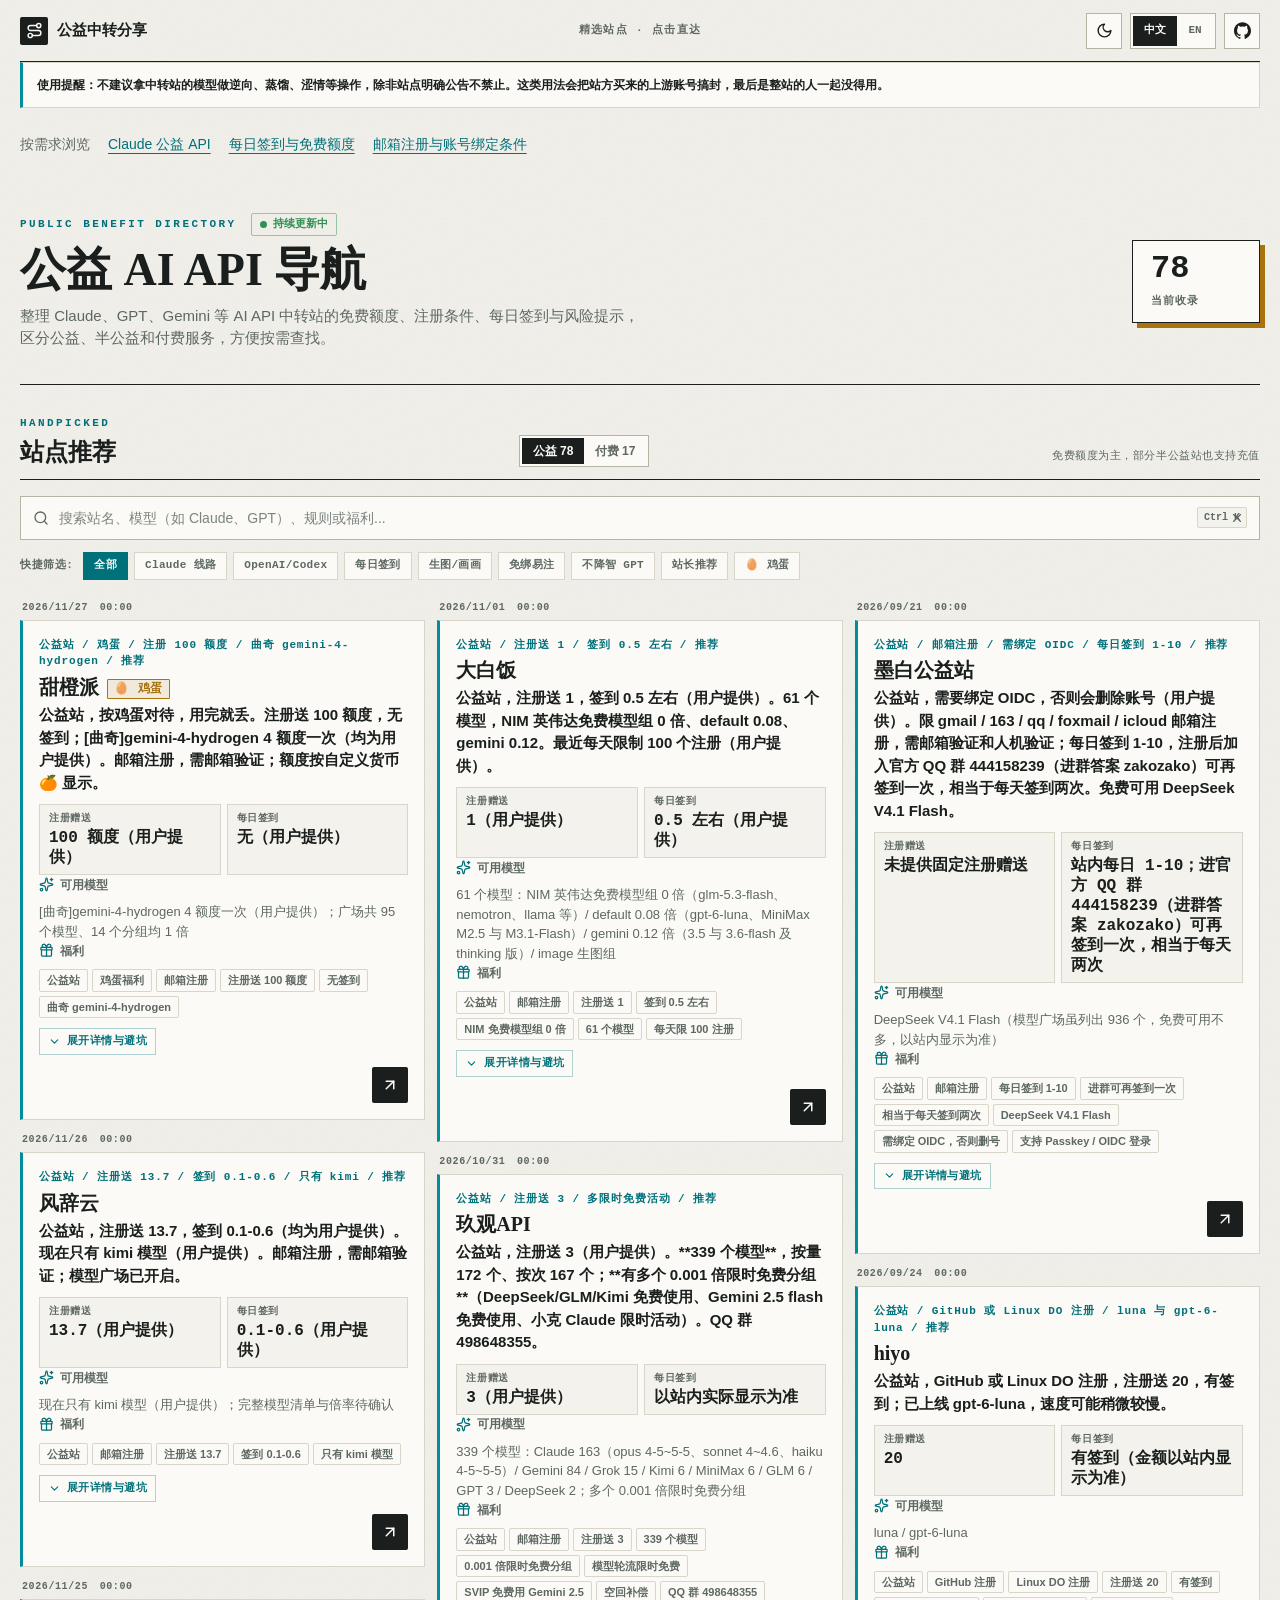
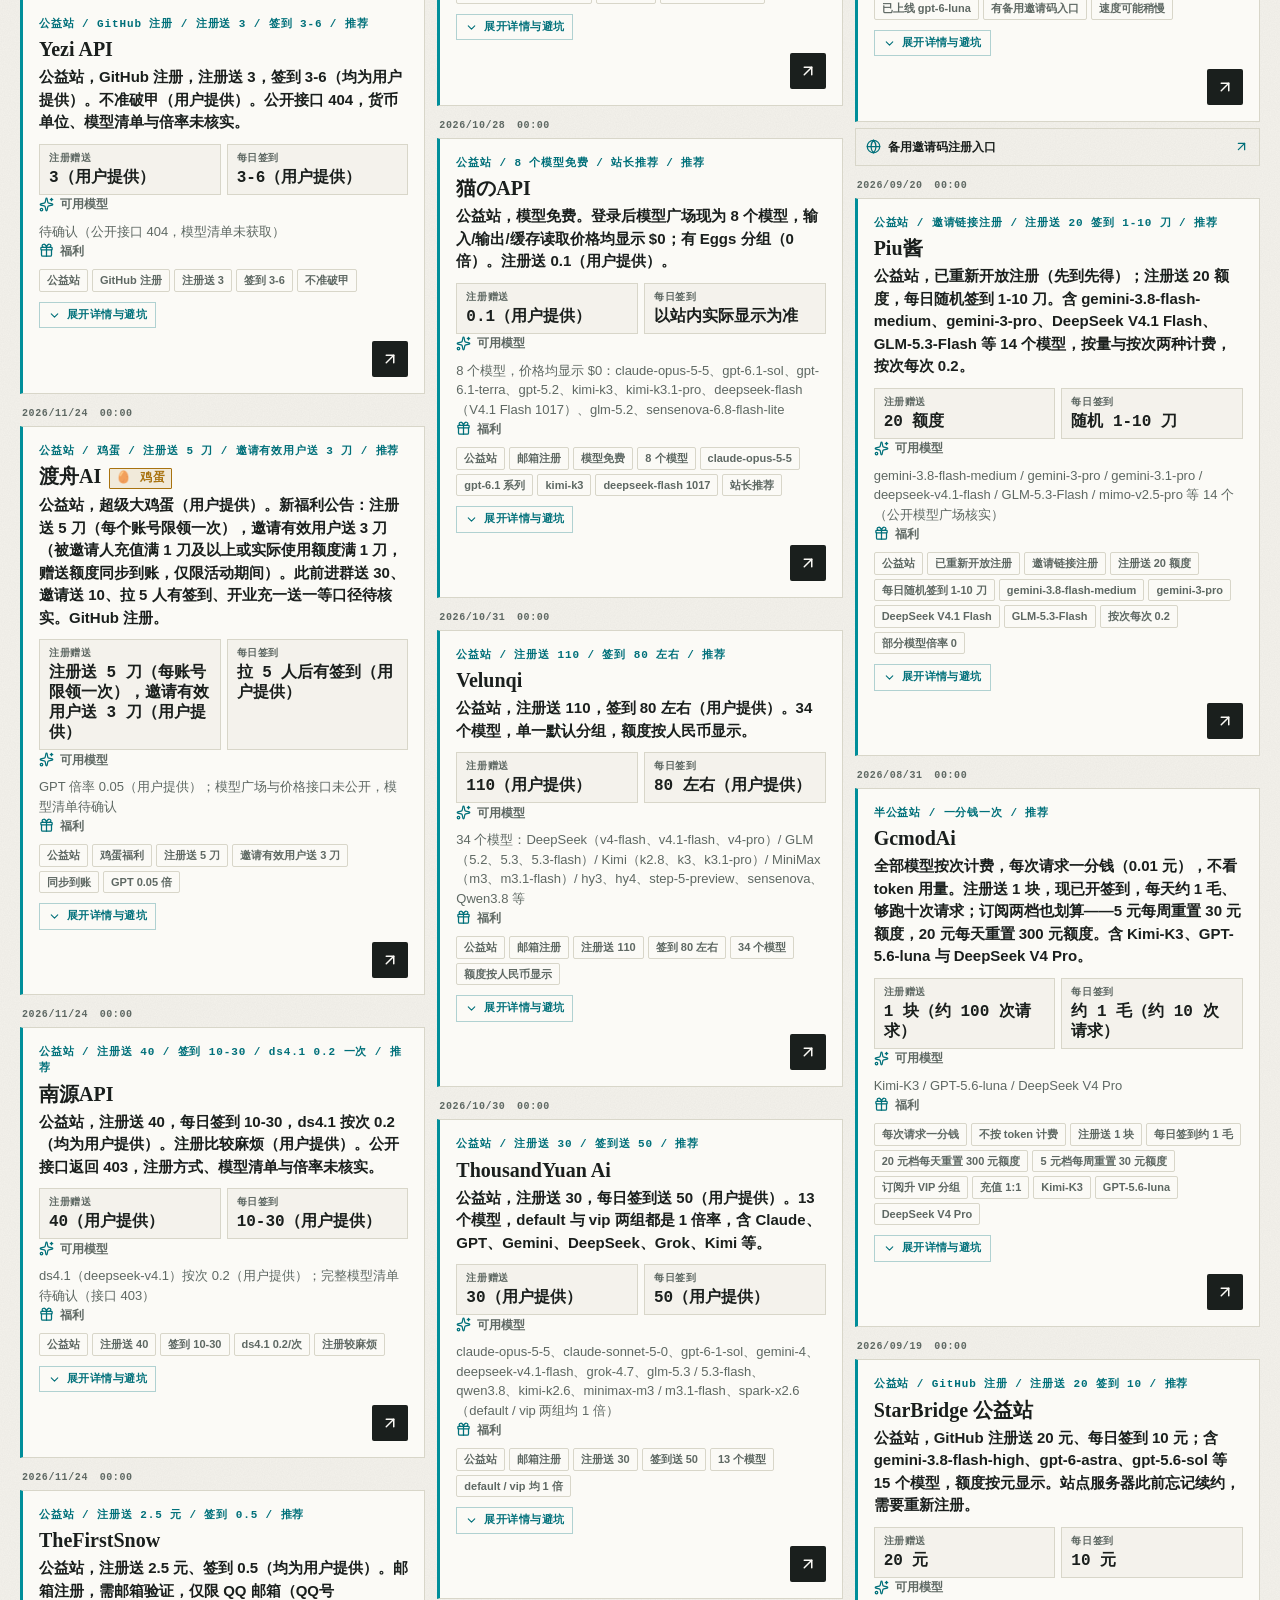
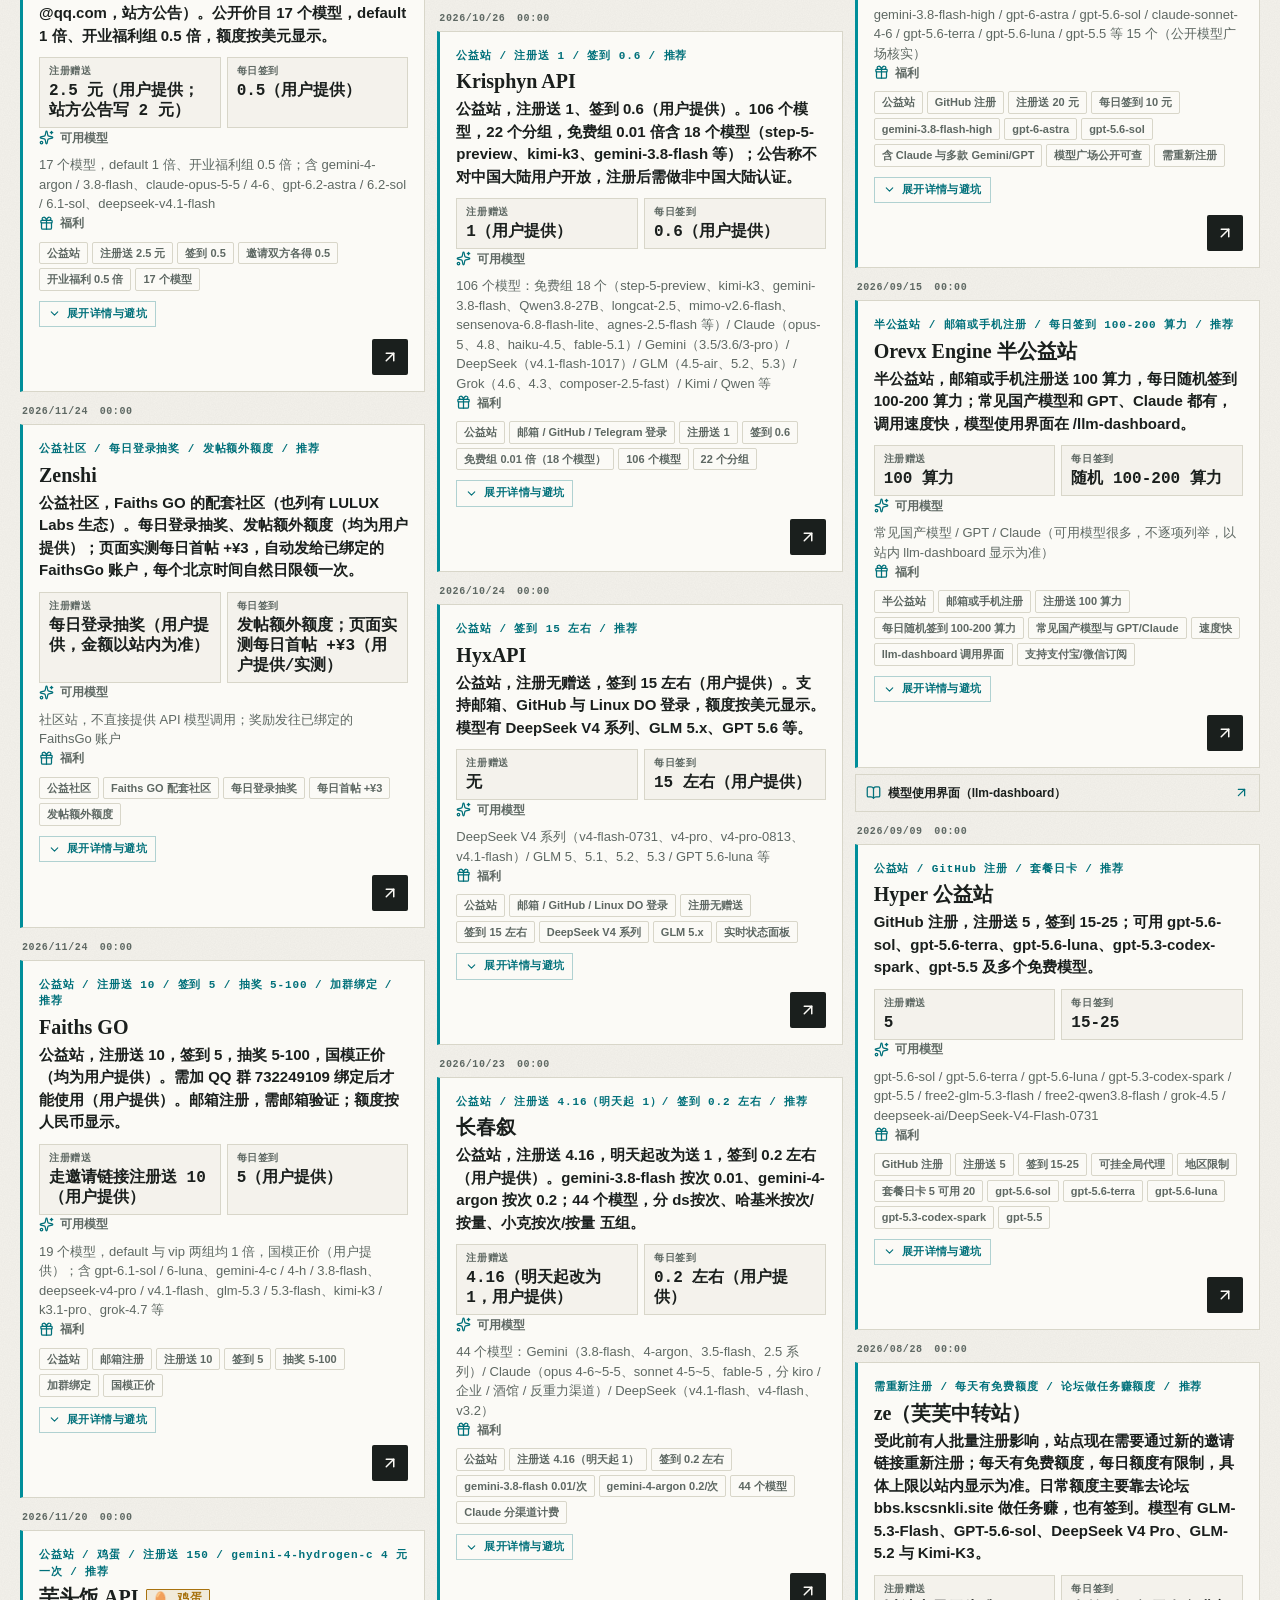
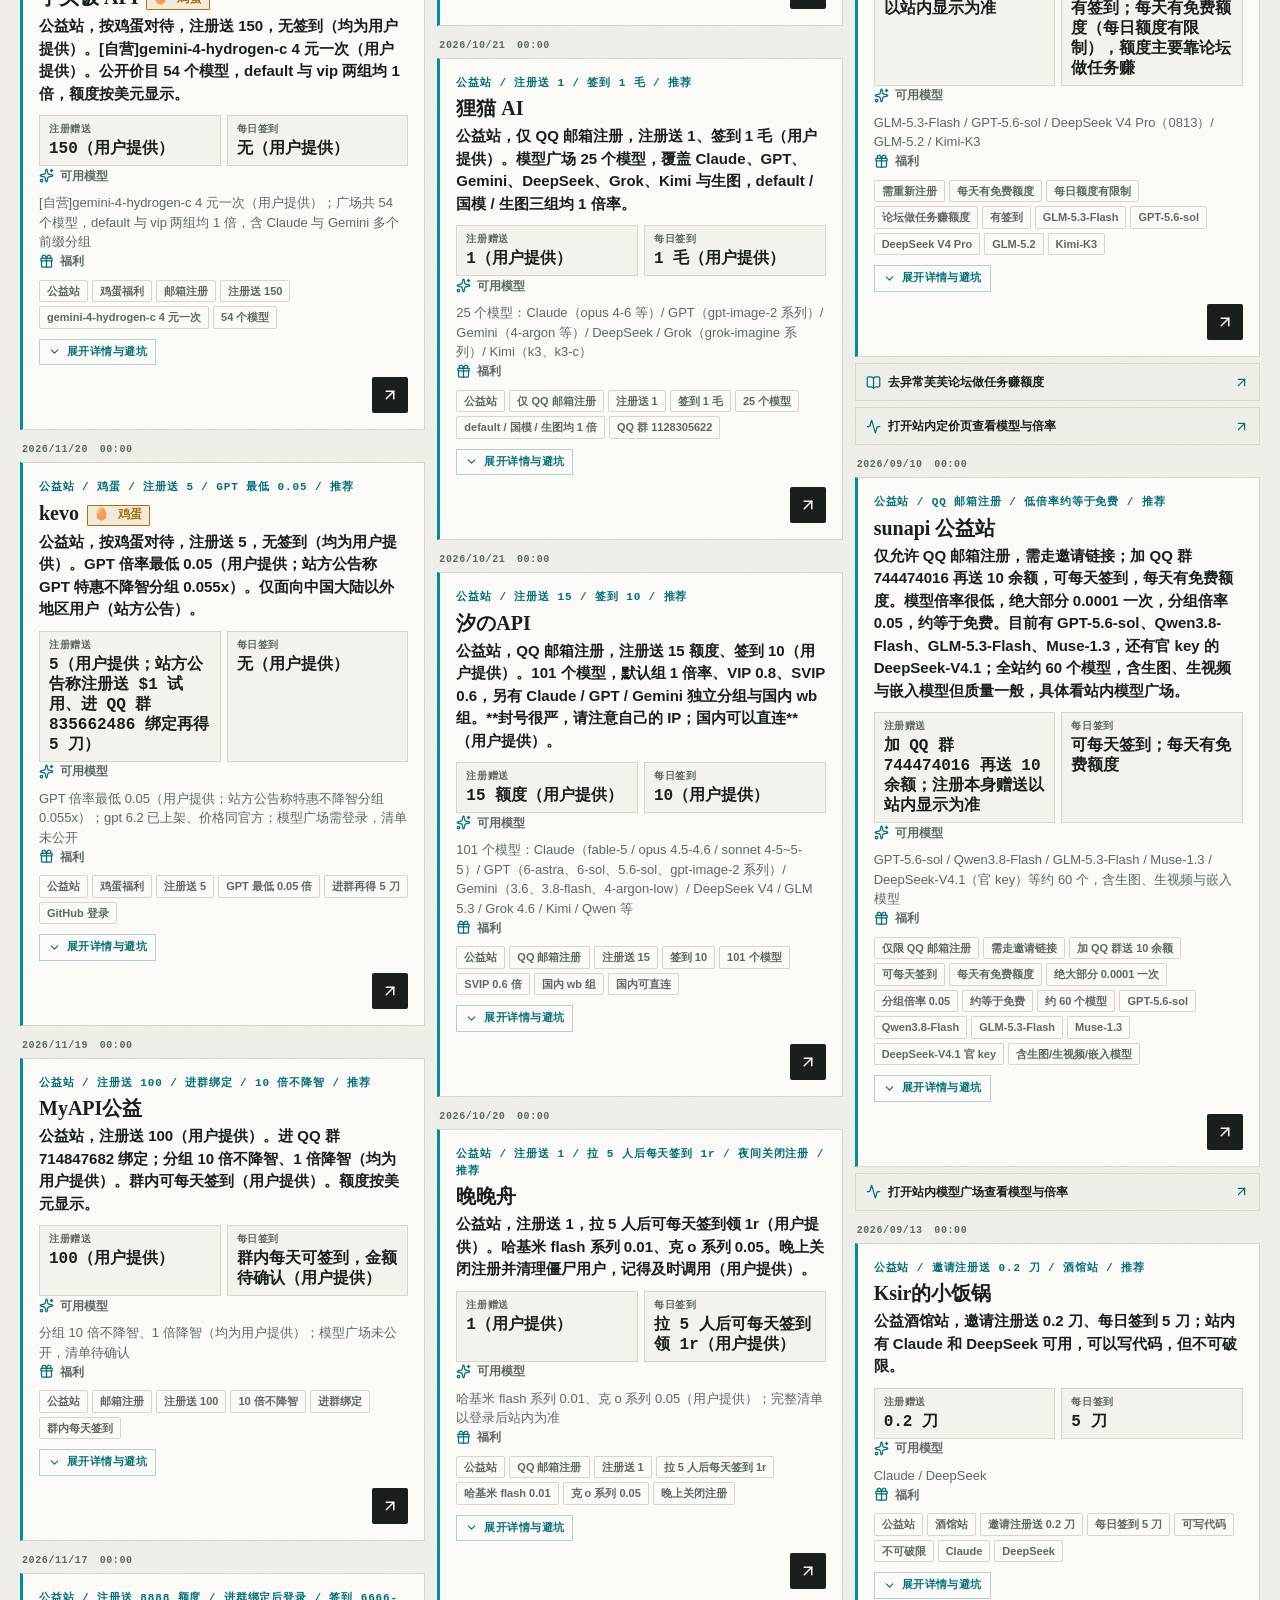
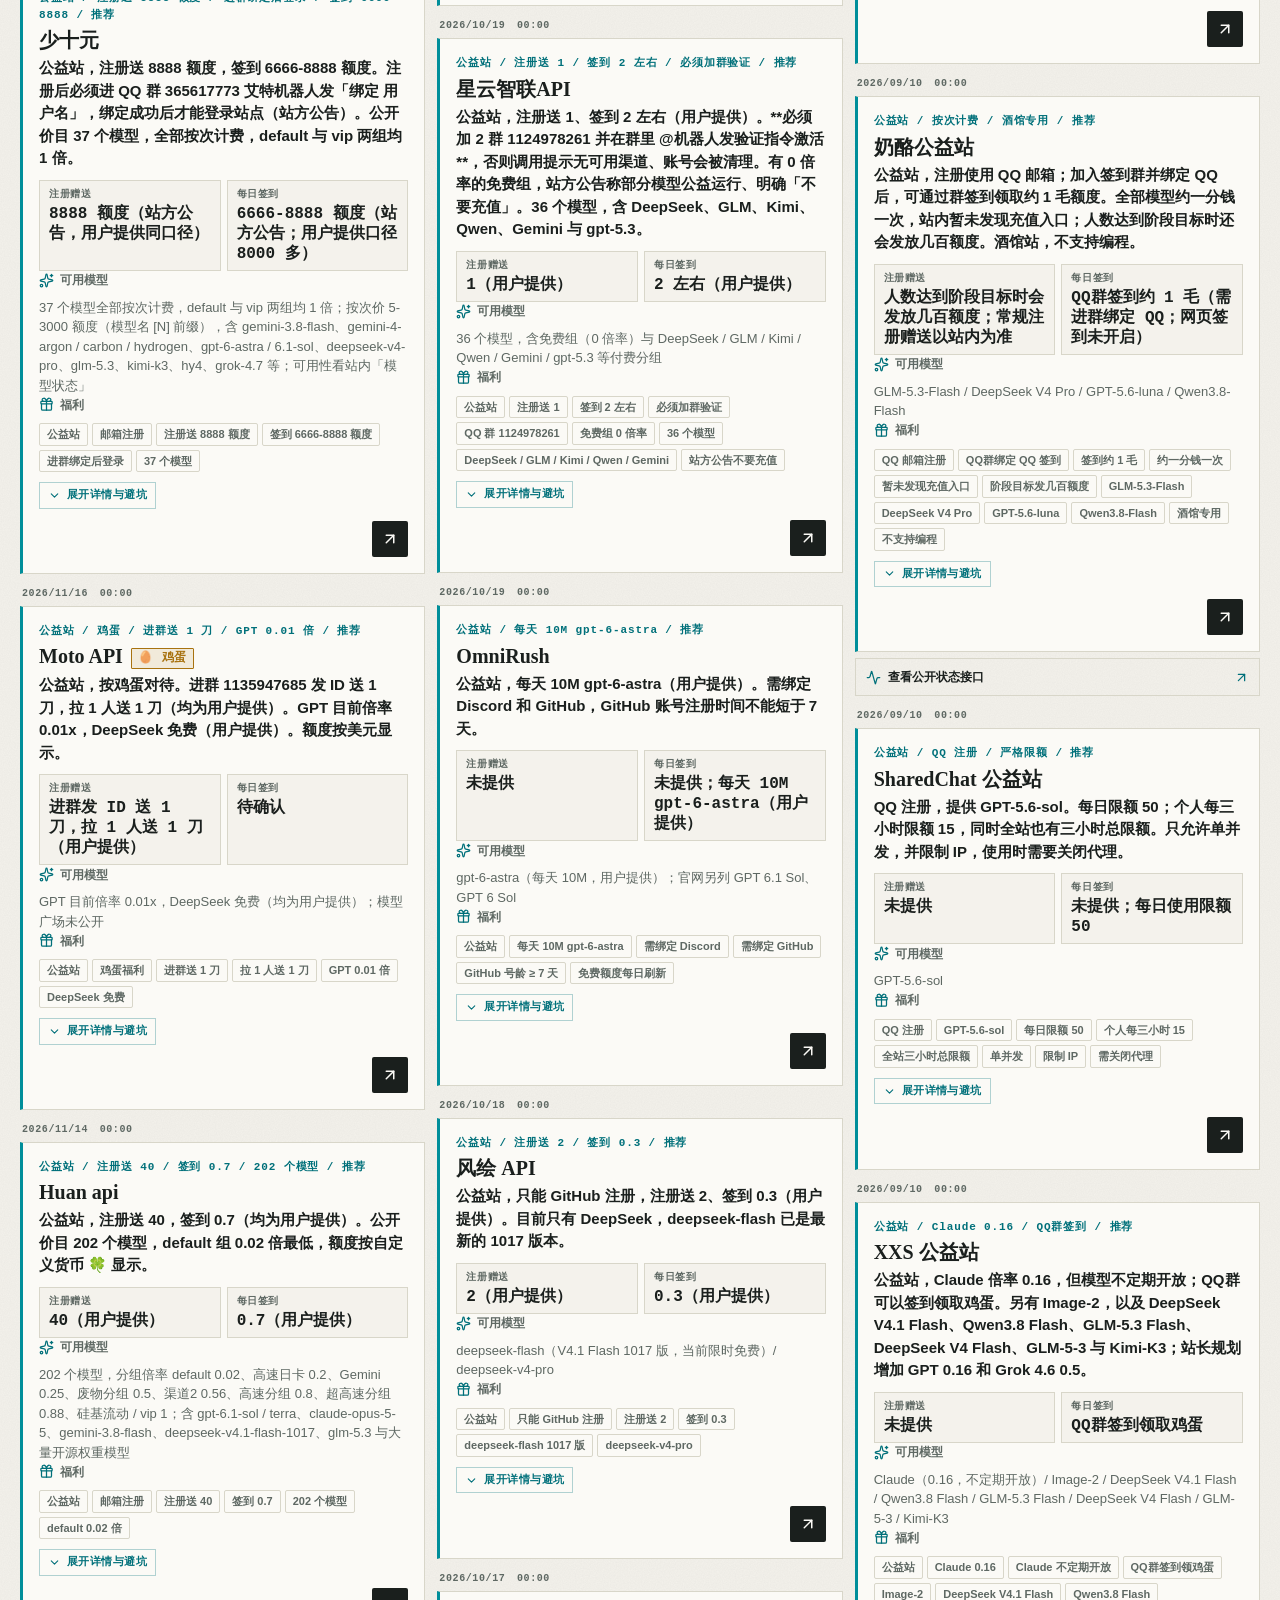
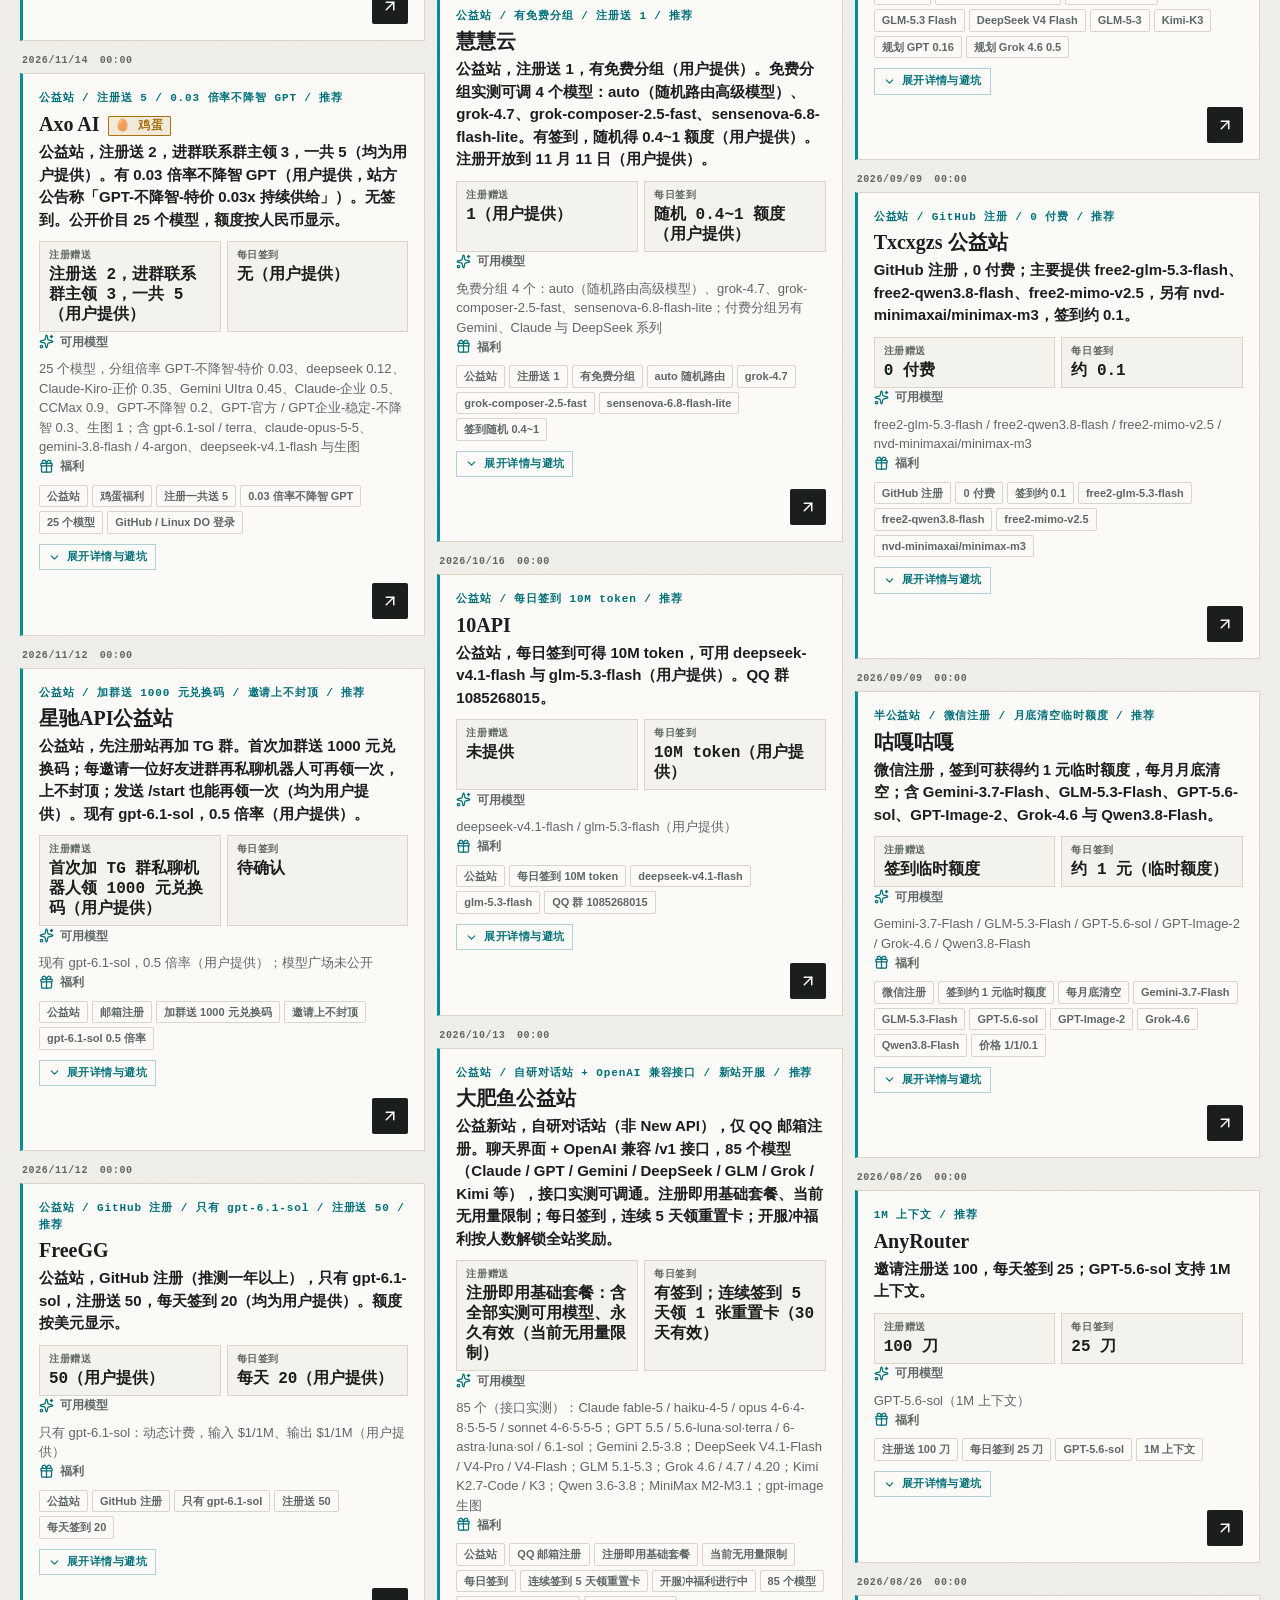
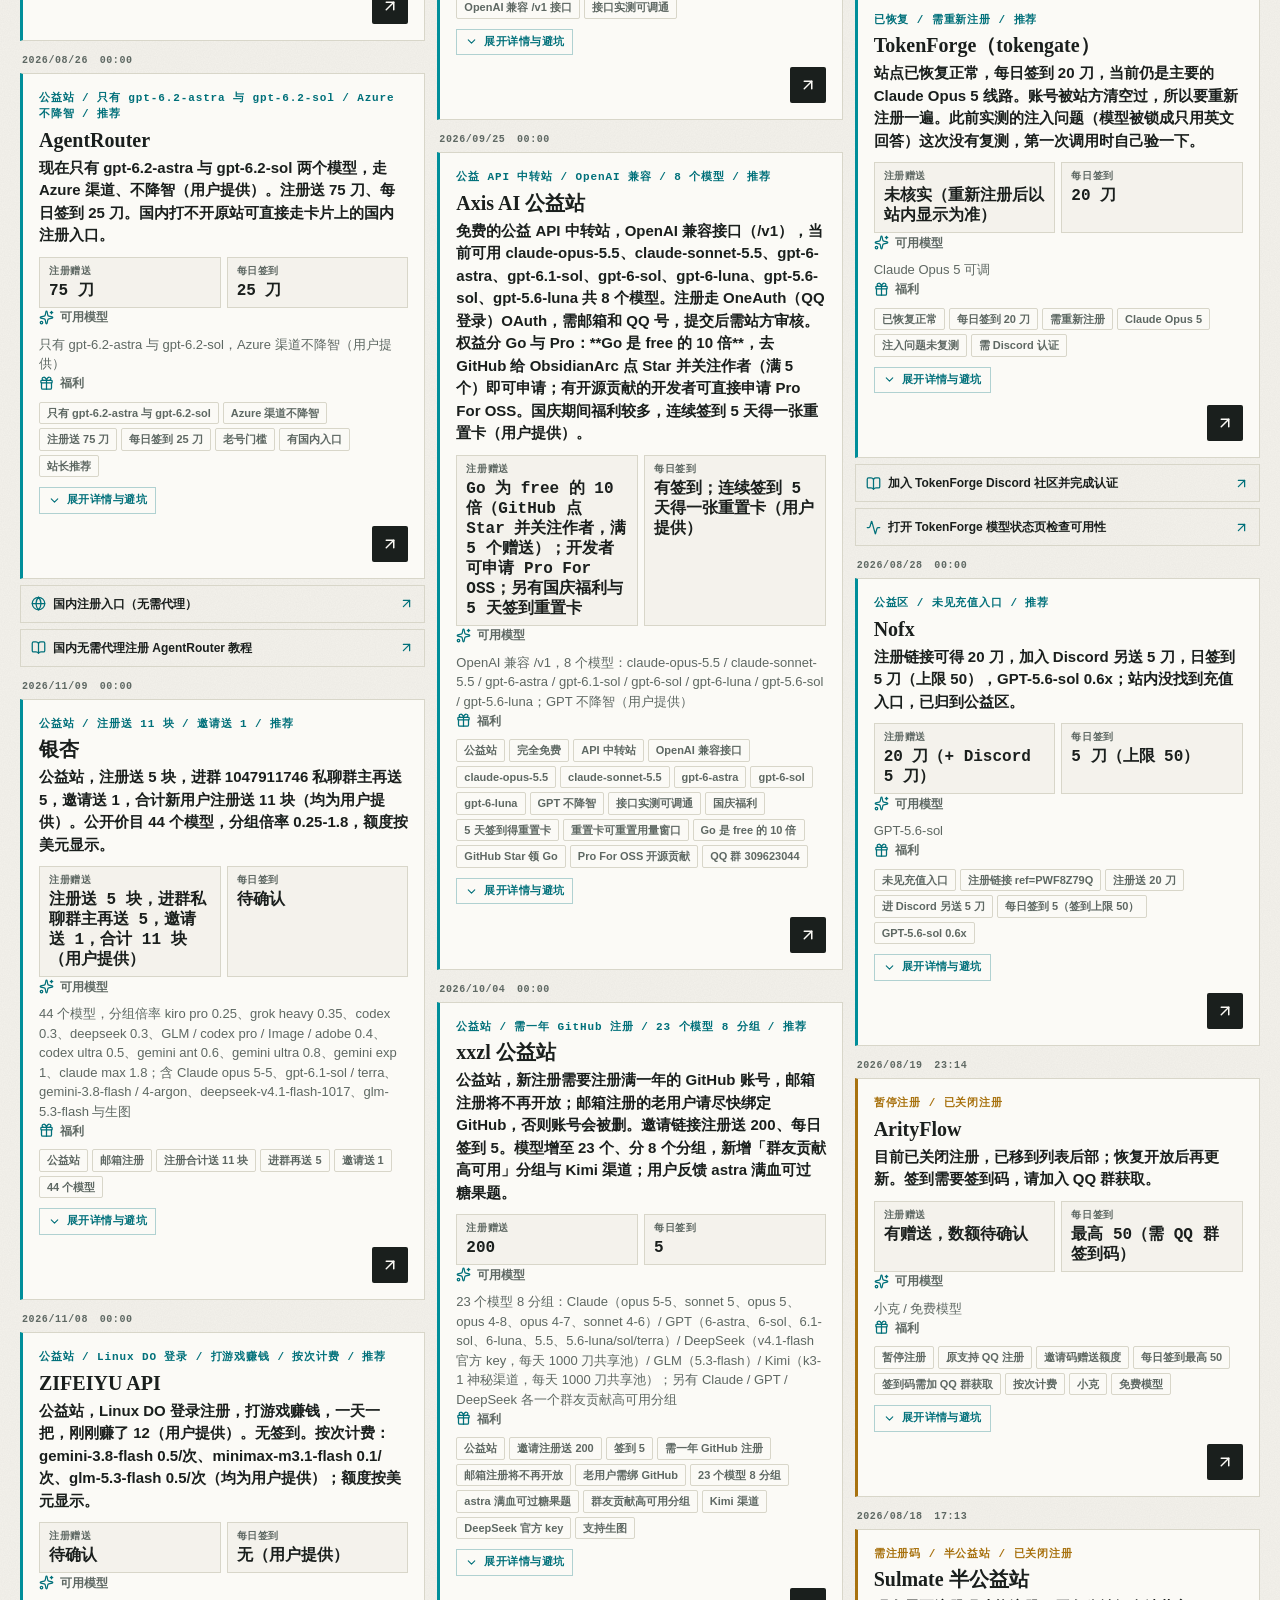
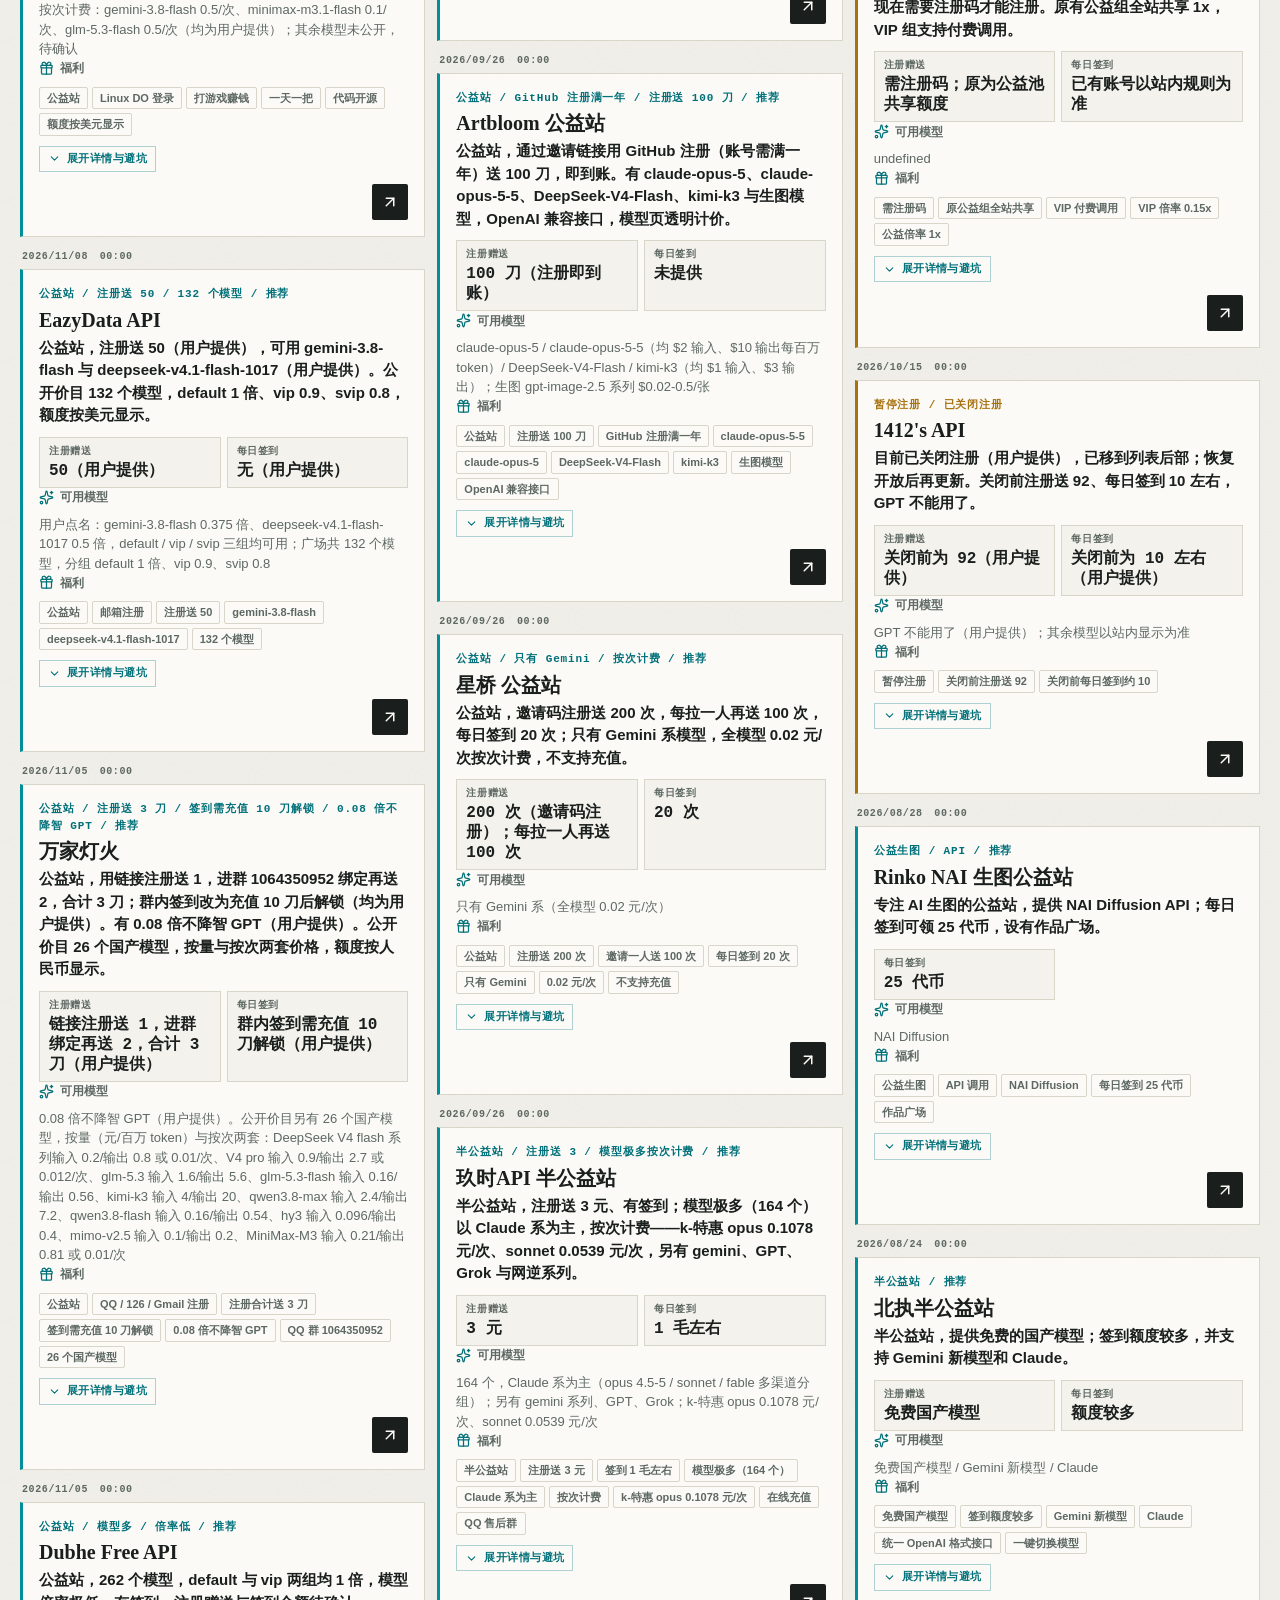
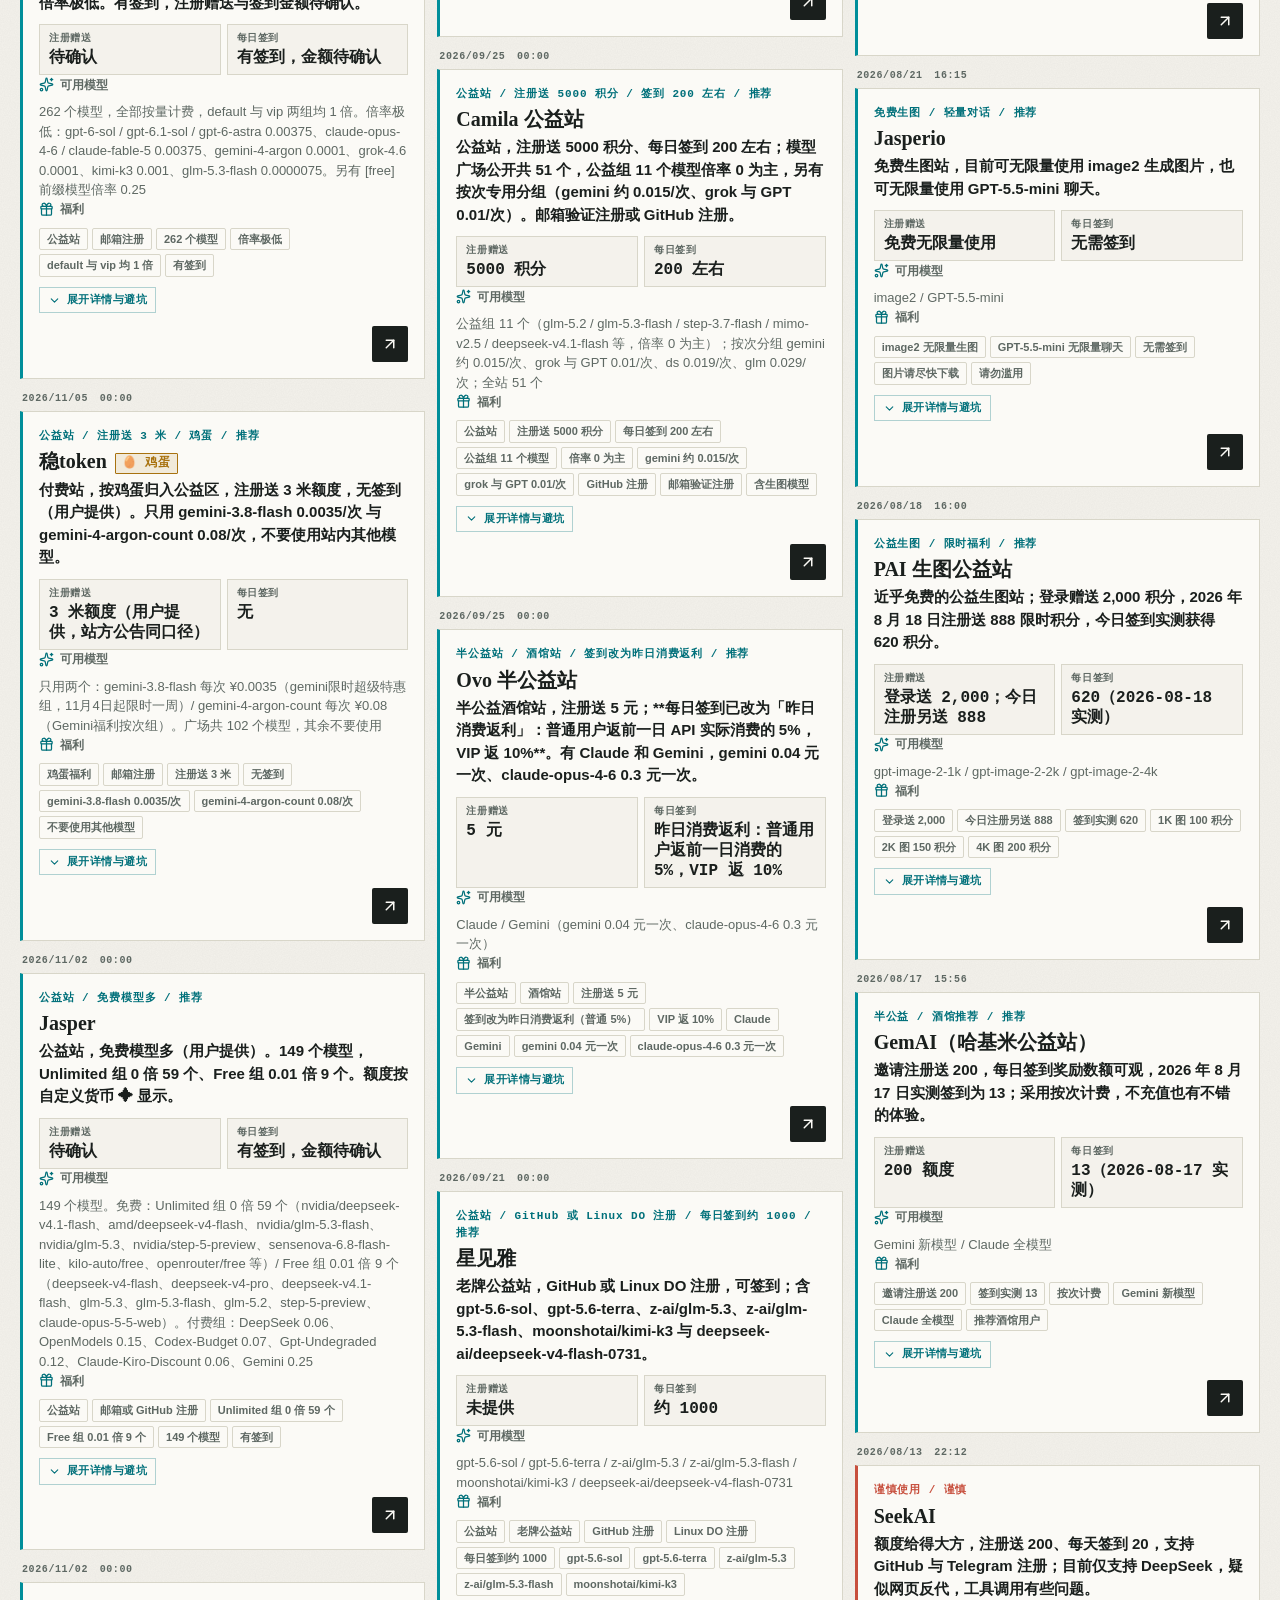
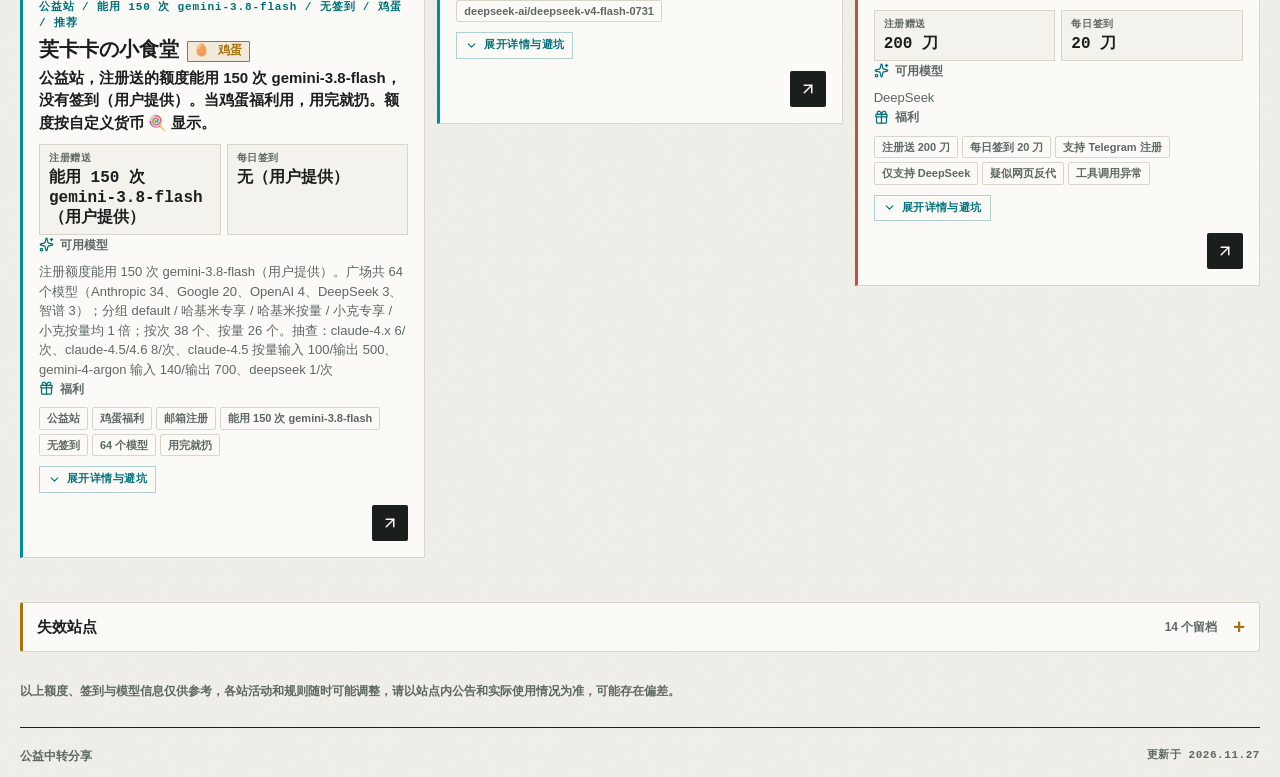
==== commit 3824fec6: "feat(directory): 新收录 甜橙派 公益站（鸡蛋用完就丢）——注册送 100 额度、无签到，曲奇 gemini-4-hydrogen 4 额度一次" ====
--- a/index.html
+++ b/index.html
@@ -56,7 +56,7 @@
         document.head.appendChild(s);
       });
     </script>
-    <script src="/app.js?v=5e9f004d" data-translations-src="/entry-translations.js?v=047e10ad" defer></script>
+    <script src="/app.js?v=a2d8dc29" data-translations-src="/entry-translations.js?v=17b7bf27" defer></script>
     <script>
       (function() {
         try {
@@ -65,7 +65,7 @@
         } catch(e) {}
       })();
     </script>
-  <script type="application/ld+json" id="structured-data">{"@context":"https://schema.org","@type":"ItemList","name":"公益 AI API 导航｜免费额度、签到福利与中转站合集","description":"公益 AI API 导航，整理 Claude、GPT、Gemini 等中转站的免费额度、每日签到、注册条件、模型信息与风险提示，区分公益、半公益和付费服务。","url":"https://ytzzjx.github.io/","inLanguage":"zh-CN","numberOfItems":94,"itemListElement":[{"@type":"ListItem","position":1,"name":"风辞云","description":"公益站，注册送 13.7，签到 0.1-0.6（均为用户提供）。现在只有 kimi 模型（用户提供）。邮箱注册，需邮箱验证；模型广场已开启。","url":"https://ezch.xydaim.cn/register?aff=2C2NQZ3PEQ7F"},{"@type":"ListItem","position":2,"name":"Yezi API","description":"公益站，GitHub 注册，注册送 3，签到 3-6（均为用户提供）。不准破甲（用户提供）。公开接口 404，货币单位、模型清单与倍率未核实。","url":"https://ai.yezi.help:2053/register?lottery_invite=b298cb1d22459ccfb2bbaddd218cb115f32605e9592f5b5275c5fa50f7da1207"},{"@type":"ListItem","position":3,"name":"渡舟AI","description":"公益站，超级大鸡蛋（用户提供）。新福利公告：注册送 5 刀（每个账号限领一次），邀请有效用户送 3 刀（被邀请人充值满 1 刀及以上或实际使用额度满 1 刀，赠送额度同步到账，仅限活动期间）。此前进群送 30、邀请送 10、拉 5 人有签到、开业充一送一等口径待核实。GitHub 注册。","url":"https://duzhouai.ccwu.cc/register?aff=UXDLBD783ZYB"},{"@type":"ListItem","position":4,"name":"南源API","description":"公益站，注册送 40，每日签到 10-30，ds4.1 按次 0.2（均为用户提供）。注册比较麻烦（用户提供）。公开接口返回 403，注册方式、模型清单与倍率未核实。","url":"https://api.nanyuanapi.com/sign-up?aff=iAy9"},{"@type":"ListItem","position":5,"name":"TheFirstSnow","description":"公益站，注册送 2.5 元、签到 0.5（均为用户提供）。邮箱注册，需邮箱验证，仅限 QQ 邮箱（QQ号@qq.com，站方公告）。公开价目 17 个模型，default 1 倍、开业福利组 0.5 倍，额度按美元显示。","url":"https://thefirstsnow.top/sign-up?aff=cUwo"},{"@type":"ListItem","position":6,"name":"Zenshi","description":"公益社区，Faiths GO 的配套社区（也列有 LULUX Labs 生态）。每日登录抽奖、发帖额外额度（均为用户提供）；页面实测每日首帖 +¥3，自动发给已绑定的 FaithsGo 账户，每个北京时间自然日限领一次。","url":"https://zenshi.pages.dev/login?invite=HFB6B9DV&next=/forum"},{"@type":"ListItem","position":7,"name":"Faiths GO","description":"公益站，注册送 10，签到 5，抽奖 5-100，国模正价（均为用户提供）。需加 QQ 群 732249109 绑定后才能使用（用户提供）。邮箱注册，需邮箱验证；额度按人民币显示。","url":"https://faithsgo.pages.dev/?ref=LK1e"},{"@type":"ListItem","position":8,"name":"芋头饭 API","description":"公益站，按鸡蛋对待，注册送 150，无签到（均为用户提供）。[自营]gemini-4-hydrogen-c 4 元一次（用户提供）。公开价目 54 个模型，default 与 vip 两组均 1 倍，额度按美元显示。","url":"https://api.yutou.fun/sign-up?aff=Bzvp"},{"@type":"ListItem","position":9,"name":"kevo","description":"公益站，按鸡蛋对待，注册送 5，无签到（均为用户提供）。GPT 倍率最低 0.05（用户提供；站方公告称 GPT 特惠不降智分组 0.055x）。仅面向中国大陆以外地区用户（站方公告）。","url":"https://ai.xiaowumin.top/sign-up?aff=bWUy"},{"@type":"ListItem","position":10,"name":"MyAPI公益","description":"公益站，注册送 100（用户提供）。进 QQ 群 714847682 绑定；分组 10 倍不降智、1 倍降智（均为用户提供）。群内可每天签到（用户提供）。额度按美元显示。","url":"http://free.myaiapi.site:8080/register?aff=KNKXN62DPJ98"},{"@type":"ListItem","position":11,"name":"少十元","description":"公益站，注册送 8888 额度，签到 6666-8888 额度。注册后必须进 QQ 群 365617773 艾特机器人发「绑定 用户名」，绑定成功后才能登录站点（站方公告）。公开价目 37 个模型，全部按次计费，default 与 vip 两组均 1 倍。","url":"https://shaoshiyuan.xyz/sign-up?aff=asgD"},{"@type":"ListItem","position":12,"name":"Moto API","description":"公益站，按鸡蛋对待。进群 1135947685 发 ID 送 1 刀，拉 1 人送 1 刀（均为用户提供）。GPT 目前倍率 0.01x，DeepSeek 免费（用户提供）。额度按美元显示。","url":"https://motoapi.com/sign-up?aff=JHXX"},{"@type":"ListItem","position":13,"name":"Huan api","description":"公益站，注册送 40，签到 0.7（均为用户提供）。公开价目 202 个模型，default 组 0.02 倍最低，额度按自定义货币 🍀 显示。","url":"https://api.novalyte.cn/sign-up?aff=aLgj"},{"@type":"ListItem","position":14,"name":"Axo AI","description":"公益站，注册送 2，进群联系群主领 3，一共 5（均为用户提供）。有 0.03 倍率不降智 GPT（用户提供，站方公告称「GPT-不降智-特价 0.03x 持续供给」）。无签到。公开价目 25 个模型，额度按人民币显示。","url":"https://axoai.cc/sign-up?aff=QDqX"},{"@type":"ListItem","position":15,"name":"星驰API公益站","description":"公益站，先注册站再加 TG 群。首次加群送 1000 元兑换码；每邀请一位好友进群再私聊机器人可再领一次，上不封顶；发送 /start 也能再领一次（均为用户提供）。现有 gpt-6.1-sol，0.5 倍率（用户提供）。","url":"https://xingchiapi.com/register?aff=6F9G3HF4B8W6"},{"@type":"ListItem","position":16,"name":"FreeGG","description":"公益站，GitHub 注册（推测一年以上），只有 gpt-6.1-sol，注册送 50，每天签到 20（均为用户提供）。额度按美元显示。","url":"https://freegg.app/sign-up?aff=Ynwv"},{"@type":"ListItem","position":17,"name":"AgentRouter","description":"现在只有 gpt-6.2-astra 与 gpt-6.2-sol 两个模型，走 Azure 渠道、不降智（用户提供）。注册送 75 刀、每日签到 25 刀。国内打不开原站可直接走卡片上的国内注册入口。","url":"https://agentrouter.org/register?aff=i3Xz"},{"@type":"ListItem","position":18,"name":"银杏","description":"公益站，注册送 5 块，进群 1047911746 私聊群主再送 5，邀请送 1，合计新用户注册送 11 块（均为用户提供）。公开价目 44 个模型，分组倍率 0.25-1.8，额度按美元显示。","url":"https://open.taikoapi.com/sign-up?aff=3dBN"},{"@type":"ListItem","position":19,"name":"ZIFEIYU API","description":"公益站，Linux DO 登录注册，打游戏赚钱，一天一把，刚刚赚了 12（用户提供）。无签到。按次计费：gemini-3.8-flash 0.5/次、minimax-m3.1-flash 0.1/次、glm-5.3-flash 0.5/次（均为用户提供）；额度按美元显示。","url":"https://ai.112102.xyz/sign-up?aff=94cf"},{"@type":"ListItem","position":20,"name":"EazyData API","description":"公益站，注册送 50（用户提供），可用 gemini-3.8-flash 与 deepseek-v4.1-flash-1017（用户提供）。公开价目 132 个模型，default 1 倍、vip 0.9、svip 0.8，额度按美元显示。","url":"https://eazydata.org/sign-up?aff=goIo"},{"@type":"ListItem","position":21,"name":"万家灯火","description":"公益站，用链接注册送 1，进群 1064350952 绑定再送 2，合计 3 刀；群内签到改为充值 10 刀后解锁（均为用户提供）。有 0.08 倍不降智 GPT（用户提供）。公开价目 26 个国产模型，按量与按次两套价格，额度按人民币显示。","url":"https://wjapi.vip/register?aff=ZJFB7ZVSEMYJ"},{"@type":"ListItem","position":22,"name":"Dubhe Free API","description":"公益站，262 个模型，default 与 vip 两组均 1 倍，模型倍率极低。有签到，注册赠送与签到金额待确认。","url":"https://ai.skill.wales/sign-up?aff=jqc8"},{"@type":"ListItem","position":23,"name":"稳token","description":"付费站，按鸡蛋归入公益区，注册送 3 米额度，无签到（用户提供）。只用 gemini-3.8-flash 0.0035/次 与 gemini-4-argon-count 0.08/次，不要使用站内其他模型。","url":"https://api.wentoken.si/sign-up?aff=HMTK"},{"@type":"ListItem","position":24,"name":"API 智纽","description":"付费站，目前主力（用户提供）。GPT 上下文不双倍计费。双 11 活动：0.01 倍、100% 不降智、95% 缓存命中、1 秒首字的 GPT，该分组现在就开着（用户提供），持续到 11 月 11 日 23:59。注册不送。","url":"https://ai.apizn.com/sign-up?aff=AFT4"},{"@type":"ListItem","position":25,"name":"Jasper","description":"公益站，免费模型多（用户提供）。149 个模型，Unlimited 组 0 倍 59 个、Free 组 0.01 倍 9 个。额度按自定义货币 ✦ 显示。","url":"https://api.yjs.im/sign-up?aff=5uGC"},{"@type":"ListItem","position":26,"name":"芙卡卡の小食堂","description":"公益站，注册送的额度能用 150 次 gemini-3.8-flash，没有签到（用户提供）。当鸡蛋福利用，用完就扔。额度按自定义货币 🍭 显示。","url":"https://api.fuka.win/sign-up?aff=Erxa"},{"@type":"ListItem","position":27,"name":"大白饭","description":"公益站，注册送 1，签到 0.5 左右（用户提供）。61 个模型，NIM 英伟达免费模型组 0 倍、default 0.08、gemini 0.12。最近每天限制 100 个注册（用户提供）。","url":"https://newapi.hkkkj.qzz.io/sign-up?aff=SrUj"},{"@type":"ListItem","position":28,"name":"tntapi","description":"付费站，007 倍、90 缓存，GPT 全模型不降智（用户提供）。","url":"https://tntapi.com/register?aff=YEHKYD842LNC"},{"@type":"ListItem","position":29,"name":"梦幻API","description":"付费站，008 倍、80 缓存，GPT 全模型不降智（用户提供）。","url":"https://mhapi.net/register?aff=MPFATHYUYACF"},{"@type":"ListItem","position":30,"name":"beiluoxi","description":"付费站，GPT 007 不降智（用户提供）。","url":"https://beiluoxi.ccwu.cc/register?aff=EKZSES6FNVPX"},{"@type":"ListItem","position":31,"name":"玖观API","description":"公益站，注册送 3（用户提供）。**339 个模型**，按量 172 个、按次 167 个；**有多个 0.001 倍限时免费分组**（DeepSeek/GLM/Kimi 免费使用、Gemini 2.5 flash 免费使用、小克 Claude 限时活动）。QQ 群 498648355。","url":"https://jiuguan.cloud/sign-up?aff=PvxS"},{"@type":"ListItem","position":32,"name":"猫のAPI","description":"公益站，模型免费。登录后模型广场现为 8 个模型，输入/输出/缓存读取价格均显示 $0；有 Eggs 分组（0 倍）。注册送 0.1（用户提供）。","url":"https://www.catpawrouter.com/sign-up?aff=YugA"},{"@type":"ListItem","position":33,"name":"Velunqi","description":"公益站，注册送 110，签到 80 左右（用户提供）。34 个模型，单一默认分组，额度按人民币显示。","url":"https://velunqi.asia/sign-up?aff=EHhE"},{"@type":"ListItem","position":34,"name":"ThousandYuan Ai","description":"公益站，注册送 30，每日签到送 50（用户提供）。13 个模型，default 与 vip 两组都是 1 倍率，含 Claude、GPT、Gemini、DeepSeek、Grok、Kimi 等。","url":"https://api.thousandyuan.dpdns.org/sign-up?aff=vDuG"},{"@type":"ListItem","position":35,"name":"秋刀鱼","description":"付费酒馆站，注册送 2.5，没有签到（用户提供）。重点：argon 0.02/次（用户提供）。","url":"https://qiudaoy.com/sign-up?aff=V9zw"},{"@type":"ListItem","position":36,"name":"Krisphyn API","description":"公益站，注册送 1、签到 0.6（用户提供）。106 个模型，22 个分组，免费组 0.01 倍含 18 个模型（step-5-preview、kimi-k3、gemini-3.8-flash 等）；公告称不对中国大陆用户开放，注册后需做非中国大陆认证。","url":"https://api.krisphyn.cc/sign-up?aff=RHNm"},{"@type":"ListItem","position":37,"name":"HyxAPI","description":"公益站，注册无赠送，签到 15 左右（用户提供）。支持邮箱、GitHub 与 Linux DO 登录，额度按美元显示。模型有 DeepSeek V4 系列、GLM 5.x、GPT 5.6 等。","url":"https://hyxware.com/auth?mode=register&aff=iSln"},{"@type":"ListItem","position":38,"name":"长春叙","description":"公益站，注册送 4.16，明天起改为送 1，签到 0.2 左右（用户提供）。gemini-3.8-flash 按次 0.01、gemini-4-argon 按次 0.2；44 个模型，分 ds按次、哈基米按次/按量、小克按次/按量 五组。","url":"https://changchunxu.xyz/sign-up?aff=YRjX"},{"@type":"ListItem","position":39,"name":"狸猫 AI","description":"公益站，仅 QQ 邮箱注册，注册送 1、签到 1 毛（用户提供）。模型广场 25 个模型，覆盖 Claude、GPT、Gemini、DeepSeek、Grok、Kimi 与生图，default / 国模 / 生图三组均 1 倍率。","url":"https://limao-api.com/sign-up?aff=QKlJ"},{"@type":"ListItem","position":40,"name":"汐のAPI","description":"公益站，QQ 邮箱注册，注册送 15 额度、签到 10（用户提供）。101 个模型，默认组 1 倍率、VIP 0.8、SVIP 0.6，另有 Claude / GPT / Gemini 独立分组与国内 wb 组。**封号很严，请注意自己的 IP；国内可以直连**（用户提供）。","url":"https://api.203236.xyz/sign-up"},{"@type":"ListItem","position":41,"name":"晚晚舟","description":"公益站，注册送 1，拉 5 人后可每天签到领 1r（用户提供）。哈基米 flash 系列 0.01、克 o 系列 0.05。晚上关闭注册并清理僵尸用户，记得及时调用（用户提供）。","url":"https://wanwanzhou.top/register?aff=E44252EBQGS2"},{"@type":"ListItem","position":42,"name":"星云智联API","description":"公益站，注册送 1、签到 2 左右（用户提供）。**必须加 2 群 1124978261 并在群里 @机器人发验证指令激活**，否则调用提示无可用渠道、账号会被清理。有 0 倍率的免费组，站方公告称部分模型公益运行、明确「不要充值」。36 个模型，含 DeepSeek、GLM、Kimi、Qwen、Gemini 与 gpt-5.3。","url":"https://api.xincloud.top/sign-up?aff=YOv3"},{"@type":"ListItem","position":43,"name":"OmniRush","description":"公益站，每天 10M gpt-6-astra（用户提供）。需绑定 Discord 和 GitHub，GitHub 账号注册时间不能短于 7 天。","url":"https://omnirush.ai/console?ref=SUS3JHD9"},{"@type":"ListItem","position":44,"name":"风绘 API","description":"公益站，只能 GitHub 注册，注册送 2、签到 0.3（用户提供）。目前只有 DeepSeek，deepseek-flash 已是最新的 1017 版本。","url":"https://api.huidev.com/sign-up?aff=SPqL"},{"@type":"ListItem","position":45,"name":"慧慧云","description":"公益站，注册送 1，有免费分组（用户提供）。免费分组实测可调 4 个模型：auto（随机路由高级模型）、grok-4.7、grok-composer-2.5-fast、sensenova-6.8-flash-lite。有签到，随机得 0.4~1 额度（用户提供）。注册开放到 11 月 11 日（用户提供）。","url":"https://api.huihuiyun.top/register?aff=AHAL3TAU466P"},{"@type":"ListItem","position":46,"name":"10API","description":"公益站，每日签到可得 10M token，可用 deepseek-v4.1-flash 与 glm-5.3-flash（用户提供）。QQ 群 1085268015。","url":"https://nextapi.store/login?inv=INVY5KXY1ZN"},{"@type":"ListItem","position":47,"name":"大肥鱼公益站","description":"公益新站，自研对话站（非 New API），仅 QQ 邮箱注册。聊天界面 + OpenAI 兼容 /v1 接口，85 个模型（Claude / GPT / Gemini / DeepSeek / GLM / Grok / Kimi 等），接口实测可调通。注册即用基础套餐、当前无用量限制；每日签到，连续 5 天领重置卡；开服冲福利按人数解锁全站奖励。","url":"https://arc.103-121-95-72.sslip.io/register?invite=XXPSNBJP"},{"@type":"ListItem","position":48,"name":"Axis AI 公益站","description":"免费的公益 API 中转站，OpenAI 兼容接口（/v1），当前可用 claude-opus-5.5、claude-sonnet-5.5、gpt-6-astra、gpt-6.1-sol、gpt-6-sol、gpt-6-luna、gpt-5.6-sol、gpt-5.6-luna 共 8 个模型。注册走 OneAuth（QQ 登录）OAuth，需邮箱和 QQ 号，提交后需站方审核。权益分 Go 与 Pro：**Go 是 free 的 10 倍**，去 GitHub 给 ObsidianArc 点 Star 并关注作者（满 5 个）即可申请；有开源贡献的开发者可直接申请 Pro For OSS。国庆期间福利较多，连续签到 5 天得一张重置卡（用户提供）。","url":"https://ai.onyxaxis.org/register?invite=AMMRWZ5P"},{"@type":"ListItem","position":49,"name":"xxzl 公益站","description":"公益站，新注册需要注册满一年的 GitHub 账号，邮箱注册将不再开放；邮箱注册的老用户请尽快绑定 GitHub，否则账号会被删。邀请链接注册送 200、每日签到 5。模型增至 23 个、分 8 个分组，新增「群友贡献高可用」分组与 Kimi 渠道；用户反馈 astra 满血可过糖果题。","url":"https://ai.1tim.com/sign-up?aff=TyKU"},{"@type":"ListItem","position":50,"name":"Artbloom 公益站","description":"公益站，通过邀请链接用 GitHub 注册（账号需满一年）送 100 刀，即到账。有 claude-opus-5、claude-opus-5-5、DeepSeek-V4-Flash、kimi-k3 与生图模型，OpenAI 兼容接口，模型页透明计价。","url":"https://api.artbloom.tech/signup?ref=564I5GN2SY"},{"@type":"ListItem","position":51,"name":"星桥 公益站","description":"公益站，邀请码注册送 200 次，每拉一人再送 100 次，每日签到 20 次；只有 Gemini 系模型，全模型 0.02 元/次按次计费，不支持充值。","url":"https://xingqiao.chat/sign-up?aff=11NC"},{"@type":"ListItem","position":52,"name":"玖时API 半公益站","description":"半公益站，注册送 3 元、有签到；模型极多（164 个）以 Claude 系为主，按次计费——k-特惠 opus 0.1078 元/次、sonnet 0.0539 元/次，另有 gemini、GPT、Grok 与网逆系列。","url":"https://api.jiushi.xin/register?aff=KQiA"},{"@type":"ListItem","position":53,"name":"Camila 公益站","description":"公益站，注册送 5000 积分、每日签到 200 左右；模型广场公开共 51 个，公益组 11 个模型倍率 0 为主，另有按次专用分组（gemini 约 0.015/次、grok 与 GPT 0.01/次）。邮箱验证注册或 GitHub 注册。","url":"https://free.camila.qzz.io/sign-up?aff=qF18"},{"@type":"ListItem","position":54,"name":"Ovo 半公益站","description":"半公益酒馆站，注册送 5 元；**每日签到已改为「昨日消费返利」：普通用户返前一日 API 实际消费的 5%，VIP 返 10%**。有 Claude 和 Gemini，gemini 0.04 元一次、claude-opus-4-6 0.3 元一次。","url":"https://ovoapi.cn/sign-up?aff=st79"},{"@type":"ListItem","position":55,"name":"星见雅","description":"老牌公益站，GitHub 或 Linux DO 注册，可签到；含 gpt-5.6-sol、gpt-5.6-terra、z-ai/glm-5.3、z-ai/glm-5.3-flash、moonshotai/kimi-k3 与 deepseek-ai/deepseek-v4-flash-0731。","url":"https://new.xinjianya.top/register?aff=NTKW"},{"@type":"ListItem","position":56,"name":"墨白公益站","description":"公益站，需要绑定 OIDC，否则会删除账号（用户提供）。限 gmail / 163 / qq / foxmail / icloud 邮箱注册，需邮箱验证和人机验证；每日签到 1-10，注册后加入官方 QQ 群 444158239（进群答案 zakozako）可再签到一次，相当于每天签到两次。免费可用 DeepSeek V4.1 Flash。","url":"https://new.ai.hinswu.top/sign-up?aff=L6as"},{"@type":"ListItem","position":57,"name":"hiyo","description":"公益站，GitHub 或 Linux DO 注册，注册送 20，有签到；已上线 gpt-6-luna，速度可能稍微较慢。","url":"https://free.hiyo.top/register?aff=ASBDCX98PNNG"},{"@type":"ListItem","position":58,"name":"Piu酱","description":"公益站，已重新开放注册（先到先得）；注册送 20 额度，每日随机签到 1-10 刀。含 gemini-3.8-flash-medium、gemini-3-pro、DeepSeek V4.1 Flash、GLM-5.3-Flash 等 14 个模型，按量与按次两种计费，按次每次 0.2。","url":"https://piu.du4s.com/sign-up?aff=SjXZ"},{"@type":"ListItem","position":59,"name":"GcmodAi","description":"全部模型按次计费，每次请求一分钱（0.01 元），不看 token 用量。注册送 1 块，现已开签到，每天约 1 毛、够跑十次请求；订阅两档也划算——5 元每周重置 30 元额度，20 元每天重置 300 元额度。含 Kimi-K3、GPT-5.6-luna 与 DeepSeek V4 Pro。","url":"https://gcmod.bond/register?aff=4wem"},{"@type":"ListItem","position":60,"name":"StarBridge 公益站","description":"公益站，GitHub 注册送 20 元、每日签到 10 元；含 gemini-3.8-flash-high、gpt-6-astra、gpt-5.6-sol 等 15 个模型，额度按元显示。站点服务器此前忘记续约，需要重新注册。","url":"https://api.careke.cn/sign-up?aff=MYwA"},{"@type":"ListItem","position":61,"name":"Orevx Engine 半公益站","description":"半公益站，邮箱或手机注册送 100 算力，每日随机签到 100-200 算力；常见国产模型和 GPT、Claude 都有，调用速度快，模型使用界面在 /llm-dashboard。","url":"https://orevx.ai/login?mode=register&inviteCode=FAGCRGAT"},{"@type":"ListItem","position":62,"name":"Hyper 公益站","description":"GitHub 注册，注册送 5，签到 15-25；可用 gpt-5.6-sol、gpt-5.6-terra、gpt-5.6-luna、gpt-5.3-codex-spark、gpt-5.5 及多个免费模型。","url":"https://ai.hyper.nyc.mn/sign-up?aff=IY2B"},{"@type":"ListItem","position":63,"name":"ze（芙芙中转站）","description":"受此前有人批量注册影响，站点现在需要通过新的邀请链接重新注册；每天有免费额度，每日额度有限制，具体上限以站内显示为准。日常额度主要靠去论坛 bbs.kscsnkli.site 做任务赚，也有签到。模型有 GLM-5.3-Flash、GPT-5.6-sol、DeepSeek V4 Pro、GLM-5.2 与 Kimi-K3。","url":"https://api2.kscsnkli.site/sign-up?aff=IE8H"},{"@type":"ListItem","position":64,"name":"sunapi 公益站","description":"仅允许 QQ 邮箱注册，需走邀请链接；加 QQ 群 744474016 再送 10 余额，可每天签到，每天有免费额度。模型倍率很低，绝大部分 0.0001 一次，分组倍率 0.05，约等于免费。目前有 GPT-5.6-sol、Qwen3.8-Flash、GLM-5.3-Flash、Muse-1.3，还有官 key 的 DeepSeek-V4.1；全站约 60 个模型，含生图、生视频与嵌入模型但质量一般，具体看站内模型广场。","url":"https://sunapi.5201201314.top/sign-up?aff=rF1K"},{"@type":"ListItem","position":65,"name":"Ksir的小饭锅","description":"公益酒馆站，邀请注册送 0.2 刀、每日签到 5 刀；站内有 Claude 和 DeepSeek 可用，可以写代码，但不可破限。","url":"https://api.biliksir.ggff.net/sign-up?aff=q3ep"},{"@type":"ListItem","position":66,"name":"奶酪公益站","description":"公益站，注册使用 QQ 邮箱；加入签到群并绑定 QQ 后，可通过群签到领取约 1 毛额度。全部模型约一分钱一次，站内暂未发现充值入口；人数达到阶段目标时还会发放几百额度。酒馆站，不支持编程。","url":"https://nailao.biz/sign-up?aff=8KMU"},{"@type":"ListItem","position":67,"name":"SharedChat 公益站","description":"QQ 注册，提供 GPT-5.6-sol。每日限额 50；个人每三小时限额 15，同时全站也有三小时总限额。只允许单并发，并限制 IP，使用时需要关闭代理。","url":"https://new.sharedchat.cc/list/#/register?i=m11Qn"},{"@type":"ListItem","position":68,"name":"XXS 公益站","description":"公益站，Claude 倍率 0.16，但模型不定期开放；QQ群可以签到领取鸡蛋。另有 Image-2，以及 DeepSeek V4.1 Flash、Qwen3.8 Flash、GLM-5.3 Flash、DeepSeek V4 Flash、GLM-5-3 与 Kimi-K3；站长规划增加 GPT 0.16 和 Grok 4.6 0.5。","url":"https://xxs.l.cd/sign-up?aff=q6G2"},{"@type":"ListItem","position":69,"name":"Txcxgzs 公益站","description":"GitHub 注册，0 付费；主要提供 free2-glm-5.3-flash、free2-qwen3.8-flash、free2-mimo-v2.5，另有 nvd-minimaxai/minimax-m3，签到约 0.1。","url":"https://ai.txcxgzs.com/sign-up?aff=VegH"},{"@type":"ListItem","position":70,"name":"咕嘎咕嘎","description":"微信注册，签到可获得约 1 元临时额度，每月月底清空；含 Gemini-3.7-Flash、GLM-5.3-Flash、GPT-5.6-sol、GPT-Image-2、Grok-4.6 与 Qwen3.8-Flash。","url":"https://ai.xmiaom.com/sign-up?aff=04Qy"},{"@type":"ListItem","position":71,"name":"AnyRouter","description":"邀请注册送 100，每天签到 25；GPT-5.6-sol 支持 1M 上下文。","url":"https://anyrouter.top/register?aff=LJPP"},{"@type":"ListItem","position":72,"name":"TokenForge（tokengate）","description":"站点已恢复正常，每日签到 20 刀，当前仍是主要的 Claude Opus 5 线路。账号被站方清空过，所以要重新注册一遍。此前实测的注入问题（模型被锁成只用英文回答）这次没有复测，第一次调用时自己验一下。","url":"https://tokenforge.ai.studio/sign-up?aff=iheu"},{"@type":"ListItem","position":73,"name":"DZH Smart AI","description":"付费站，注册送 0.1，有不降智 GPT，QQ 群 613833653 经常发红包（用户提供）。0.08 倍的不降智 astra，缓存命中 80% 左右；另有 AWS Bedrock 0.4 倍（用户提供）。无签到；每日抽奖 $0-1，需当日产生消费后才能参与，充值只增加次数。","url":"https://dzhsmartai.com/register?aff=Y9UH5YBU33UB"},{"@type":"ListItem","position":74,"name":"Prime Relay","description":"付费站，一个密钥接 Claude、GPT、Gemini 等主流模型，倍率公开：GPT 福利组 0.015、Claude 福利组 0.02、DeepSeek 0.015、Kimi 0.025、Grok / Gemini 0.015。QQ 邮箱注册；**拉新福利：邀请好友注册并进 QQ 群，双方各得 $10 额度（每账号最多邀请 10 人）**；充值 1:10；签到 $1-3/天。","url":"https://www.primerelay.online/register?aff=W24WQGYYH84S"},{"@type":"ListItem","position":75,"name":"STA1N API","description":"付费酒馆站、源头站（用户提供）。QQ 邮箱注册送 30 🍪；按次与按量两种计费：Claude Opus 5-5 1.6🍪/次、Sonnet 5 1.1🍪/次、Gemini 3.8 Flash 0.22🍪/次。含 Claude（Kiro 渠道）/ Gemini 3.1-3.8 / DeepSeek / Kimi-K3 / GLM / 豆包 / NAI 生图等 115 个模型。**三万人福利：限时免费领 500🍪 订阅（两天，含全部 Gemini 与特价 DeepSeek）**。","url":"https://cdn.sta1n.cn/sign-up?aff=7zlp"},{"@type":"ListItem","position":76,"name":"Aotera","description":"付费站，Plus 分组 0.1 倍率、GPT 不降智；Pro 0.17 倍、Pro 500 0.24 倍。注册有 Turnstile 人机验证与邮箱验证。无签到。开业活动：进群人数每到一个阶段领红包。","url":"https://aotera.cc/sign-up?aff=NYYY"},{"@type":"ListItem","position":77,"name":"Edge API","description":"付费站，走 aff 注册送 0.1、进群由管理发给 1；有 0.07 倍率的不降智 GPT（用户提供）。额度按人民币显示。","url":"https://ai.lffm.cn/sign-up?aff=Xw7r"},{"@type":"ListItem","position":78,"name":"SheApi","description":"付费站，注册送 1、签到 0.2 左右。33 个模型分成 13 个分组，低倍率分组有 plus_0720 的 0.04 和 deepseek / glm / kimi 的 0.07；grok 分组 0.09 是 **grok-heavy 号池、不降智**（注意是 Grok 而不是 GPT）；cc-max 是满血且有防封微注入。注册只支持 QQ 邮箱。","url":"https://www.sheapi.top/sign-up?aff=moEE"},{"@type":"ListItem","position":79,"name":"zquant","description":"付费站，本人充值 20 多；倍率约 0.15，有 GPT 全模型和 Grok，**GPT 不降智**。站内带降智检测和降智雷达——最近 GPT 风控比较严，降智很影响体验，使用前先看降智雷达；进 QQ 群 738420477 可领 1 块钱试用，站内还有签到，每次 0.1-1 刀，但现在需要充值满 20 才能签到。国庆活动期间充值按 1:1.1 算。","url":"https://sub2api.zquant.site/register?aff=Y2YY4BZ5MSD4"},{"@type":"ListItem","position":80,"name":"Nofx","description":"注册链接可得 20 刀，加入 Discord 另送 5 刀，日签到 5 刀（上限 50），GPT-5.6-sol 0.6x；站内没找到充值入口，已归到公益区。","url":"https://nofx.one/zh-CN/sign-in?ref=PWF8Z79Q"},{"@type":"ListItem","position":81,"name":"AbinAPI","description":"需要进官方 QQ 群 547911817 领注册金。Grok Heavy 倍率 0.08，其他模型也有，但这个倍率更低且好用；签到 0.1-0.5 元。","url":"https://www.abinapi.com/register?aff=Q8KA3A9E6CBR"},{"@type":"ListItem","position":82,"name":"ArityFlow","description":"目前已关闭注册，已移到列表后部；恢复开放后再更新。签到需要签到码，请加入 QQ 群获取。","url":"https://www.arityflow.top/sign-up?aff=PTiI"},{"@type":"ListItem","position":83,"name":"Sulmate 半公益站","description":"现在需要注册码才能注册。原有公益组全站共享 1x，VIP 组支持付费调用。","url":"https://free.sulmate.cn/sign-up?aff=E4io"},{"@type":"ListItem","position":84,"name":"1412's API","description":"目前已关闭注册（用户提供），已移到列表后部；恢复开放后再更新。关闭前注册送 92、每日签到 10 左右，GPT 不能用了。","url":"https://napi.kid1412.qzz.io/sign-up?aff=hHM0"},{"@type":"ListItem","position":85,"name":"Xingya","description":"付费代币站，注册可领取试吃 50 芽点，邀请好友注册并加入 QQ 群再送 80 芽点；每日签到可领取 20-50 芽点，但现在必须用签到码。","url":"https://xingya.site/sign-up?aff=SV10"},{"@type":"ListItem","position":86,"name":"Rinko NAI 生图公益站","description":"专注 AI 生图的公益站，提供 NAI Diffusion API；每日签到可领 25 代币，设有作品广场。","url":"https://nai.rinko.ai/sign-up?aff=OQhG"},{"@type":"ListItem","position":87,"name":"北执半公益站","description":"半公益站，提供免费的国产模型；签到额度较多，并支持 Gemini 新模型和 Claude。","url":"https://beizhi.dedyn.io/sign-up?aff=hk5Q"},{"@type":"ListItem","position":88,"name":"Jasperio","description":"免费生图站，目前可无限量使用 image2 生成图片，也可无限量使用 GPT-5.5-mini 聊天。","url":"https://jasperio.xyz:8848/"},{"@type":"ListItem","position":89,"name":"PAI 生图公益站","description":"近乎免费的公益生图站；登录赠送 2,000 积分，2026 年 8 月 18 日注册送 888 限时积分，今日签到实测获得 620 积分。","url":"https://pai.zaiduyu.top/#/auth?ref=EA5364BCCDE4"},{"@type":"ListItem","position":90,"name":"GemAI（哈基米公益站）","description":"邀请注册送 200，每日签到奖励数额可观，2026 年 8 月 17 日实测签到为 13；采用按次计费，不充值也有不错的体验。","url":"https://api.gemai.cc/sign-up?aff=8Ouk3uT6"},{"@type":"ListItem","position":91,"name":"Hubway","description":"老牌中转，本人充值 50 长期自用；注册并进群送 10，充值比例 1:10，标示倍率约 0.6 但实际约 0.06。","url":"https://hubway.cc/register?aff=H8ET6TLL4AEP"},{"@type":"ListItem","position":92,"name":"AIHub","description":"本人实测，聚合多家上游可自选渠道，渠道异常时支持自动切换，适合持续工作；进群送 10 刀，L 站好评再送 10 刀，最低倍率 0.06。进群还能看到各个渠道的智力状态。","url":"https://aihub.top/"},{"@type":"ListItem","position":93,"name":"Joja Token","description":"付费新站，走邀请链接注册送 1 刀，GPT 0.25 倍率且不降智（用户提供）。额度按美元显示，注册支持邮箱验证或 GitHub 登录。","url":"https://jojatoken.com/sign-up?aff=kdie"},{"@type":"ListItem","position":94,"name":"SeekAI","description":"额度给得大方，注册送 200、每天签到 20，支持 GitHub 与 Telegram 注册；目前仅支持 DeepSeek，疑似网页反代，工具调用有些问题。","url":"https://seekai.cc/sign-up?aff=NzMk"}]}</script>
+  <script type="application/ld+json" id="structured-data">{"@context":"https://schema.org","@type":"ItemList","name":"公益 AI API 导航｜免费额度、签到福利与中转站合集","description":"公益 AI API 导航，整理 Claude、GPT、Gemini 等中转站的免费额度、每日签到、注册条件、模型信息与风险提示，区分公益、半公益和付费服务。","url":"https://ytzzjx.github.io/","inLanguage":"zh-CN","numberOfItems":95,"itemListElement":[{"@type":"ListItem","position":1,"name":"甜橙派","description":"公益站，按鸡蛋对待，用完就丢。注册送 100 额度，无签到；[曲奇]gemini-4-hydrogen 4 额度一次（均为用户提供）。邮箱注册，需邮箱验证；额度按自定义货币 🍊 显示。","url":"https://i.orangepie.org/sign-up?aff=dHKQ"},{"@type":"ListItem","position":2,"name":"风辞云","description":"公益站，注册送 13.7，签到 0.1-0.6（均为用户提供）。现在只有 kimi 模型（用户提供）。邮箱注册，需邮箱验证；模型广场已开启。","url":"https://ezch.xydaim.cn/register?aff=2C2NQZ3PEQ7F"},{"@type":"ListItem","position":3,"name":"Yezi API","description":"公益站，GitHub 注册，注册送 3，签到 3-6（均为用户提供）。不准破甲（用户提供）。公开接口 404，货币单位、模型清单与倍率未核实。","url":"https://ai.yezi.help:2053/register?lottery_invite=b298cb1d22459ccfb2bbaddd218cb115f32605e9592f5b5275c5fa50f7da1207"},{"@type":"ListItem","position":4,"name":"渡舟AI","description":"公益站，超级大鸡蛋（用户提供）。新福利公告：注册送 5 刀（每个账号限领一次），邀请有效用户送 3 刀（被邀请人充值满 1 刀及以上或实际使用额度满 1 刀，赠送额度同步到账，仅限活动期间）。此前进群送 30、邀请送 10、拉 5 人有签到、开业充一送一等口径待核实。GitHub 注册。","url":"https://duzhouai.ccwu.cc/register?aff=UXDLBD783ZYB"},{"@type":"ListItem","position":5,"name":"南源API","description":"公益站，注册送 40，每日签到 10-30，ds4.1 按次 0.2（均为用户提供）。注册比较麻烦（用户提供）。公开接口返回 403，注册方式、模型清单与倍率未核实。","url":"https://api.nanyuanapi.com/sign-up?aff=iAy9"},{"@type":"ListItem","position":6,"name":"TheFirstSnow","description":"公益站，注册送 2.5 元、签到 0.5（均为用户提供）。邮箱注册，需邮箱验证，仅限 QQ 邮箱（QQ号@qq.com，站方公告）。公开价目 17 个模型，default 1 倍、开业福利组 0.5 倍，额度按美元显示。","url":"https://thefirstsnow.top/sign-up?aff=cUwo"},{"@type":"ListItem","position":7,"name":"Zenshi","description":"公益社区，Faiths GO 的配套社区（也列有 LULUX Labs 生态）。每日登录抽奖、发帖额外额度（均为用户提供）；页面实测每日首帖 +¥3，自动发给已绑定的 FaithsGo 账户，每个北京时间自然日限领一次。","url":"https://zenshi.pages.dev/login?invite=HFB6B9DV&next=/forum"},{"@type":"ListItem","position":8,"name":"Faiths GO","description":"公益站，注册送 10，签到 5，抽奖 5-100，国模正价（均为用户提供）。需加 QQ 群 732249109 绑定后才能使用（用户提供）。邮箱注册，需邮箱验证；额度按人民币显示。","url":"https://faithsgo.pages.dev/?ref=LK1e"},{"@type":"ListItem","position":9,"name":"芋头饭 API","description":"公益站，按鸡蛋对待，注册送 150，无签到（均为用户提供）。[自营]gemini-4-hydrogen-c 4 元一次（用户提供）。公开价目 54 个模型，default 与 vip 两组均 1 倍，额度按美元显示。","url":"https://api.yutou.fun/sign-up?aff=Bzvp"},{"@type":"ListItem","position":10,"name":"kevo","description":"公益站，按鸡蛋对待，注册送 5，无签到（均为用户提供）。GPT 倍率最低 0.05（用户提供；站方公告称 GPT 特惠不降智分组 0.055x）。仅面向中国大陆以外地区用户（站方公告）。","url":"https://ai.xiaowumin.top/sign-up?aff=bWUy"},{"@type":"ListItem","position":11,"name":"MyAPI公益","description":"公益站，注册送 100（用户提供）。进 QQ 群 714847682 绑定；分组 10 倍不降智、1 倍降智（均为用户提供）。群内可每天签到（用户提供）。额度按美元显示。","url":"http://free.myaiapi.site:8080/register?aff=KNKXN62DPJ98"},{"@type":"ListItem","position":12,"name":"少十元","description":"公益站，注册送 8888 额度，签到 6666-8888 额度。注册后必须进 QQ 群 365617773 艾特机器人发「绑定 用户名」，绑定成功后才能登录站点（站方公告）。公开价目 37 个模型，全部按次计费，default 与 vip 两组均 1 倍。","url":"https://shaoshiyuan.xyz/sign-up?aff=asgD"},{"@type":"ListItem","position":13,"name":"Moto API","description":"公益站，按鸡蛋对待。进群 1135947685 发 ID 送 1 刀，拉 1 人送 1 刀（均为用户提供）。GPT 目前倍率 0.01x，DeepSeek 免费（用户提供）。额度按美元显示。","url":"https://motoapi.com/sign-up?aff=JHXX"},{"@type":"ListItem","position":14,"name":"Huan api","description":"公益站，注册送 40，签到 0.7（均为用户提供）。公开价目 202 个模型，default 组 0.02 倍最低，额度按自定义货币 🍀 显示。","url":"https://api.novalyte.cn/sign-up?aff=aLgj"},{"@type":"ListItem","position":15,"name":"Axo AI","description":"公益站，注册送 2，进群联系群主领 3，一共 5（均为用户提供）。有 0.03 倍率不降智 GPT（用户提供，站方公告称「GPT-不降智-特价 0.03x 持续供给」）。无签到。公开价目 25 个模型，额度按人民币显示。","url":"https://axoai.cc/sign-up?aff=QDqX"},{"@type":"ListItem","position":16,"name":"星驰API公益站","description":"公益站，先注册站再加 TG 群。首次加群送 1000 元兑换码；每邀请一位好友进群再私聊机器人可再领一次，上不封顶；发送 /start 也能再领一次（均为用户提供）。现有 gpt-6.1-sol，0.5 倍率（用户提供）。","url":"https://xingchiapi.com/register?aff=6F9G3HF4B8W6"},{"@type":"ListItem","position":17,"name":"FreeGG","description":"公益站，GitHub 注册（推测一年以上），只有 gpt-6.1-sol，注册送 50，每天签到 20（均为用户提供）。额度按美元显示。","url":"https://freegg.app/sign-up?aff=Ynwv"},{"@type":"ListItem","position":18,"name":"AgentRouter","description":"现在只有 gpt-6.2-astra 与 gpt-6.2-sol 两个模型，走 Azure 渠道、不降智（用户提供）。注册送 75 刀、每日签到 25 刀。国内打不开原站可直接走卡片上的国内注册入口。","url":"https://agentrouter.org/register?aff=i3Xz"},{"@type":"ListItem","position":19,"name":"银杏","description":"公益站，注册送 5 块，进群 1047911746 私聊群主再送 5，邀请送 1，合计新用户注册送 11 块（均为用户提供）。公开价目 44 个模型，分组倍率 0.25-1.8，额度按美元显示。","url":"https://open.taikoapi.com/sign-up?aff=3dBN"},{"@type":"ListItem","position":20,"name":"ZIFEIYU API","description":"公益站，Linux DO 登录注册，打游戏赚钱，一天一把，刚刚赚了 12（用户提供）。无签到。按次计费：gemini-3.8-flash 0.5/次、minimax-m3.1-flash 0.1/次、glm-5.3-flash 0.5/次（均为用户提供）；额度按美元显示。","url":"https://ai.112102.xyz/sign-up?aff=94cf"},{"@type":"ListItem","position":21,"name":"EazyData API","description":"公益站，注册送 50（用户提供），可用 gemini-3.8-flash 与 deepseek-v4.1-flash-1017（用户提供）。公开价目 132 个模型，default 1 倍、vip 0.9、svip 0.8，额度按美元显示。","url":"https://eazydata.org/sign-up?aff=goIo"},{"@type":"ListItem","position":22,"name":"万家灯火","description":"公益站，用链接注册送 1，进群 1064350952 绑定再送 2，合计 3 刀；群内签到改为充值 10 刀后解锁（均为用户提供）。有 0.08 倍不降智 GPT（用户提供）。公开价目 26 个国产模型，按量与按次两套价格，额度按人民币显示。","url":"https://wjapi.vip/register?aff=ZJFB7ZVSEMYJ"},{"@type":"ListItem","position":23,"name":"Dubhe Free API","description":"公益站，262 个模型，default 与 vip 两组均 1 倍，模型倍率极低。有签到，注册赠送与签到金额待确认。","url":"https://ai.skill.wales/sign-up?aff=jqc8"},{"@type":"ListItem","position":24,"name":"稳token","description":"付费站，按鸡蛋归入公益区，注册送 3 米额度，无签到（用户提供）。只用 gemini-3.8-flash 0.0035/次 与 gemini-4-argon-count 0.08/次，不要使用站内其他模型。","url":"https://api.wentoken.si/sign-up?aff=HMTK"},{"@type":"ListItem","position":25,"name":"API 智纽","description":"付费站，目前主力（用户提供）。GPT 上下文不双倍计费。双 11 活动：0.01 倍、100% 不降智、95% 缓存命中、1 秒首字的 GPT，该分组现在就开着（用户提供），持续到 11 月 11 日 23:59。注册不送。","url":"https://ai.apizn.com/sign-up?aff=AFT4"},{"@type":"ListItem","position":26,"name":"Jasper","description":"公益站，免费模型多（用户提供）。149 个模型，Unlimited 组 0 倍 59 个、Free 组 0.01 倍 9 个。额度按自定义货币 ✦ 显示。","url":"https://api.yjs.im/sign-up?aff=5uGC"},{"@type":"ListItem","position":27,"name":"芙卡卡の小食堂","description":"公益站，注册送的额度能用 150 次 gemini-3.8-flash，没有签到（用户提供）。当鸡蛋福利用，用完就扔。额度按自定义货币 🍭 显示。","url":"https://api.fuka.win/sign-up?aff=Erxa"},{"@type":"ListItem","position":28,"name":"大白饭","description":"公益站，注册送 1，签到 0.5 左右（用户提供）。61 个模型，NIM 英伟达免费模型组 0 倍、default 0.08、gemini 0.12。最近每天限制 100 个注册（用户提供）。","url":"https://newapi.hkkkj.qzz.io/sign-up?aff=SrUj"},{"@type":"ListItem","position":29,"name":"tntapi","description":"付费站，007 倍、90 缓存，GPT 全模型不降智（用户提供）。","url":"https://tntapi.com/register?aff=YEHKYD842LNC"},{"@type":"ListItem","position":30,"name":"梦幻API","description":"付费站，008 倍、80 缓存，GPT 全模型不降智（用户提供）。","url":"https://mhapi.net/register?aff=MPFATHYUYACF"},{"@type":"ListItem","position":31,"name":"beiluoxi","description":"付费站，GPT 007 不降智（用户提供）。","url":"https://beiluoxi.ccwu.cc/register?aff=EKZSES6FNVPX"},{"@type":"ListItem","position":32,"name":"玖观API","description":"公益站，注册送 3（用户提供）。**339 个模型**，按量 172 个、按次 167 个；**有多个 0.001 倍限时免费分组**（DeepSeek/GLM/Kimi 免费使用、Gemini 2.5 flash 免费使用、小克 Claude 限时活动）。QQ 群 498648355。","url":"https://jiuguan.cloud/sign-up?aff=PvxS"},{"@type":"ListItem","position":33,"name":"猫のAPI","description":"公益站，模型免费。登录后模型广场现为 8 个模型，输入/输出/缓存读取价格均显示 $0；有 Eggs 分组（0 倍）。注册送 0.1（用户提供）。","url":"https://www.catpawrouter.com/sign-up?aff=YugA"},{"@type":"ListItem","position":34,"name":"Velunqi","description":"公益站，注册送 110，签到 80 左右（用户提供）。34 个模型，单一默认分组，额度按人民币显示。","url":"https://velunqi.asia/sign-up?aff=EHhE"},{"@type":"ListItem","position":35,"name":"ThousandYuan Ai","description":"公益站，注册送 30，每日签到送 50（用户提供）。13 个模型，default 与 vip 两组都是 1 倍率，含 Claude、GPT、Gemini、DeepSeek、Grok、Kimi 等。","url":"https://api.thousandyuan.dpdns.org/sign-up?aff=vDuG"},{"@type":"ListItem","position":36,"name":"秋刀鱼","description":"付费酒馆站，注册送 2.5，没有签到（用户提供）。重点：argon 0.02/次（用户提供）。","url":"https://qiudaoy.com/sign-up?aff=V9zw"},{"@type":"ListItem","position":37,"name":"Krisphyn API","description":"公益站，注册送 1、签到 0.6（用户提供）。106 个模型，22 个分组，免费组 0.01 倍含 18 个模型（step-5-preview、kimi-k3、gemini-3.8-flash 等）；公告称不对中国大陆用户开放，注册后需做非中国大陆认证。","url":"https://api.krisphyn.cc/sign-up?aff=RHNm"},{"@type":"ListItem","position":38,"name":"HyxAPI","description":"公益站，注册无赠送，签到 15 左右（用户提供）。支持邮箱、GitHub 与 Linux DO 登录，额度按美元显示。模型有 DeepSeek V4 系列、GLM 5.x、GPT 5.6 等。","url":"https://hyxware.com/auth?mode=register&aff=iSln"},{"@type":"ListItem","position":39,"name":"长春叙","description":"公益站，注册送 4.16，明天起改为送 1，签到 0.2 左右（用户提供）。gemini-3.8-flash 按次 0.01、gemini-4-argon 按次 0.2；44 个模型，分 ds按次、哈基米按次/按量、小克按次/按量 五组。","url":"https://changchunxu.xyz/sign-up?aff=YRjX"},{"@type":"ListItem","position":40,"name":"狸猫 AI","description":"公益站，仅 QQ 邮箱注册，注册送 1、签到 1 毛（用户提供）。模型广场 25 个模型，覆盖 Claude、GPT、Gemini、DeepSeek、Grok、Kimi 与生图，default / 国模 / 生图三组均 1 倍率。","url":"https://limao-api.com/sign-up?aff=QKlJ"},{"@type":"ListItem","position":41,"name":"汐のAPI","description":"公益站，QQ 邮箱注册，注册送 15 额度、签到 10（用户提供）。101 个模型，默认组 1 倍率、VIP 0.8、SVIP 0.6，另有 Claude / GPT / Gemini 独立分组与国内 wb 组。**封号很严，请注意自己的 IP；国内可以直连**（用户提供）。","url":"https://api.203236.xyz/sign-up"},{"@type":"ListItem","position":42,"name":"晚晚舟","description":"公益站，注册送 1，拉 5 人后可每天签到领 1r（用户提供）。哈基米 flash 系列 0.01、克 o 系列 0.05。晚上关闭注册并清理僵尸用户，记得及时调用（用户提供）。","url":"https://wanwanzhou.top/register?aff=E44252EBQGS2"},{"@type":"ListItem","position":43,"name":"星云智联API","description":"公益站，注册送 1、签到 2 左右（用户提供）。**必须加 2 群 1124978261 并在群里 @机器人发验证指令激活**，否则调用提示无可用渠道、账号会被清理。有 0 倍率的免费组，站方公告称部分模型公益运行、明确「不要充值」。36 个模型，含 DeepSeek、GLM、Kimi、Qwen、Gemini 与 gpt-5.3。","url":"https://api.xincloud.top/sign-up?aff=YOv3"},{"@type":"ListItem","position":44,"name":"OmniRush","description":"公益站，每天 10M gpt-6-astra（用户提供）。需绑定 Discord 和 GitHub，GitHub 账号注册时间不能短于 7 天。","url":"https://omnirush.ai/console?ref=SUS3JHD9"},{"@type":"ListItem","position":45,"name":"风绘 API","description":"公益站，只能 GitHub 注册，注册送 2、签到 0.3（用户提供）。目前只有 DeepSeek，deepseek-flash 已是最新的 1017 版本。","url":"https://api.huidev.com/sign-up?aff=SPqL"},{"@type":"ListItem","position":46,"name":"慧慧云","description":"公益站，注册送 1，有免费分组（用户提供）。免费分组实测可调 4 个模型：auto（随机路由高级模型）、grok-4.7、grok-composer-2.5-fast、sensenova-6.8-flash-lite。有签到，随机得 0.4~1 额度（用户提供）。注册开放到 11 月 11 日（用户提供）。","url":"https://api.huihuiyun.top/register?aff=AHAL3TAU466P"},{"@type":"ListItem","position":47,"name":"10API","description":"公益站，每日签到可得 10M token，可用 deepseek-v4.1-flash 与 glm-5.3-flash（用户提供）。QQ 群 1085268015。","url":"https://nextapi.store/login?inv=INVY5KXY1ZN"},{"@type":"ListItem","position":48,"name":"大肥鱼公益站","description":"公益新站，自研对话站（非 New API），仅 QQ 邮箱注册。聊天界面 + OpenAI 兼容 /v1 接口，85 个模型（Claude / GPT / Gemini / DeepSeek / GLM / Grok / Kimi 等），接口实测可调通。注册即用基础套餐、当前无用量限制；每日签到，连续 5 天领重置卡；开服冲福利按人数解锁全站奖励。","url":"https://arc.103-121-95-72.sslip.io/register?invite=XXPSNBJP"},{"@type":"ListItem","position":49,"name":"Axis AI 公益站","description":"免费的公益 API 中转站，OpenAI 兼容接口（/v1），当前可用 claude-opus-5.5、claude-sonnet-5.5、gpt-6-astra、gpt-6.1-sol、gpt-6-sol、gpt-6-luna、gpt-5.6-sol、gpt-5.6-luna 共 8 个模型。注册走 OneAuth（QQ 登录）OAuth，需邮箱和 QQ 号，提交后需站方审核。权益分 Go 与 Pro：**Go 是 free 的 10 倍**，去 GitHub 给 ObsidianArc 点 Star 并关注作者（满 5 个）即可申请；有开源贡献的开发者可直接申请 Pro For OSS。国庆期间福利较多，连续签到 5 天得一张重置卡（用户提供）。","url":"https://ai.onyxaxis.org/register?invite=AMMRWZ5P"},{"@type":"ListItem","position":50,"name":"xxzl 公益站","description":"公益站，新注册需要注册满一年的 GitHub 账号，邮箱注册将不再开放；邮箱注册的老用户请尽快绑定 GitHub，否则账号会被删。邀请链接注册送 200、每日签到 5。模型增至 23 个、分 8 个分组，新增「群友贡献高可用」分组与 Kimi 渠道；用户反馈 astra 满血可过糖果题。","url":"https://ai.1tim.com/sign-up?aff=TyKU"},{"@type":"ListItem","position":51,"name":"Artbloom 公益站","description":"公益站，通过邀请链接用 GitHub 注册（账号需满一年）送 100 刀，即到账。有 claude-opus-5、claude-opus-5-5、DeepSeek-V4-Flash、kimi-k3 与生图模型，OpenAI 兼容接口，模型页透明计价。","url":"https://api.artbloom.tech/signup?ref=564I5GN2SY"},{"@type":"ListItem","position":52,"name":"星桥 公益站","description":"公益站，邀请码注册送 200 次，每拉一人再送 100 次，每日签到 20 次；只有 Gemini 系模型，全模型 0.02 元/次按次计费，不支持充值。","url":"https://xingqiao.chat/sign-up?aff=11NC"},{"@type":"ListItem","position":53,"name":"玖时API 半公益站","description":"半公益站，注册送 3 元、有签到；模型极多（164 个）以 Claude 系为主，按次计费——k-特惠 opus 0.1078 元/次、sonnet 0.0539 元/次，另有 gemini、GPT、Grok 与网逆系列。","url":"https://api.jiushi.xin/register?aff=KQiA"},{"@type":"ListItem","position":54,"name":"Camila 公益站","description":"公益站，注册送 5000 积分、每日签到 200 左右；模型广场公开共 51 个，公益组 11 个模型倍率 0 为主，另有按次专用分组（gemini 约 0.015/次、grok 与 GPT 0.01/次）。邮箱验证注册或 GitHub 注册。","url":"https://free.camila.qzz.io/sign-up?aff=qF18"},{"@type":"ListItem","position":55,"name":"Ovo 半公益站","description":"半公益酒馆站，注册送 5 元；**每日签到已改为「昨日消费返利」：普通用户返前一日 API 实际消费的 5%，VIP 返 10%**。有 Claude 和 Gemini，gemini 0.04 元一次、claude-opus-4-6 0.3 元一次。","url":"https://ovoapi.cn/sign-up?aff=st79"},{"@type":"ListItem","position":56,"name":"星见雅","description":"老牌公益站，GitHub 或 Linux DO 注册，可签到；含 gpt-5.6-sol、gpt-5.6-terra、z-ai/glm-5.3、z-ai/glm-5.3-flash、moonshotai/kimi-k3 与 deepseek-ai/deepseek-v4-flash-0731。","url":"https://new.xinjianya.top/register?aff=NTKW"},{"@type":"ListItem","position":57,"name":"墨白公益站","description":"公益站，需要绑定 OIDC，否则会删除账号（用户提供）。限 gmail / 163 / qq / foxmail / icloud 邮箱注册，需邮箱验证和人机验证；每日签到 1-10，注册后加入官方 QQ 群 444158239（进群答案 zakozako）可再签到一次，相当于每天签到两次。免费可用 DeepSeek V4.1 Flash。","url":"https://new.ai.hinswu.top/sign-up?aff=L6as"},{"@type":"ListItem","position":58,"name":"hiyo","description":"公益站，GitHub 或 Linux DO 注册，注册送 20，有签到；已上线 gpt-6-luna，速度可能稍微较慢。","url":"https://free.hiyo.top/register?aff=ASBDCX98PNNG"},{"@type":"ListItem","position":59,"name":"Piu酱","description":"公益站，已重新开放注册（先到先得）；注册送 20 额度，每日随机签到 1-10 刀。含 gemini-3.8-flash-medium、gemini-3-pro、DeepSeek V4.1 Flash、GLM-5.3-Flash 等 14 个模型，按量与按次两种计费，按次每次 0.2。","url":"https://piu.du4s.com/sign-up?aff=SjXZ"},{"@type":"ListItem","position":60,"name":"GcmodAi","description":"全部模型按次计费，每次请求一分钱（0.01 元），不看 token 用量。注册送 1 块，现已开签到，每天约 1 毛、够跑十次请求；订阅两档也划算——5 元每周重置 30 元额度，20 元每天重置 300 元额度。含 Kimi-K3、GPT-5.6-luna 与 DeepSeek V4 Pro。","url":"https://gcmod.bond/register?aff=4wem"},{"@type":"ListItem","position":61,"name":"StarBridge 公益站","description":"公益站，GitHub 注册送 20 元、每日签到 10 元；含 gemini-3.8-flash-high、gpt-6-astra、gpt-5.6-sol 等 15 个模型，额度按元显示。站点服务器此前忘记续约，需要重新注册。","url":"https://api.careke.cn/sign-up?aff=MYwA"},{"@type":"ListItem","position":62,"name":"Orevx Engine 半公益站","description":"半公益站，邮箱或手机注册送 100 算力，每日随机签到 100-200 算力；常见国产模型和 GPT、Claude 都有，调用速度快，模型使用界面在 /llm-dashboard。","url":"https://orevx.ai/login?mode=register&inviteCode=FAGCRGAT"},{"@type":"ListItem","position":63,"name":"Hyper 公益站","description":"GitHub 注册，注册送 5，签到 15-25；可用 gpt-5.6-sol、gpt-5.6-terra、gpt-5.6-luna、gpt-5.3-codex-spark、gpt-5.5 及多个免费模型。","url":"https://ai.hyper.nyc.mn/sign-up?aff=IY2B"},{"@type":"ListItem","position":64,"name":"ze（芙芙中转站）","description":"受此前有人批量注册影响，站点现在需要通过新的邀请链接重新注册；每天有免费额度，每日额度有限制，具体上限以站内显示为准。日常额度主要靠去论坛 bbs.kscsnkli.site 做任务赚，也有签到。模型有 GLM-5.3-Flash、GPT-5.6-sol、DeepSeek V4 Pro、GLM-5.2 与 Kimi-K3。","url":"https://api2.kscsnkli.site/sign-up?aff=IE8H"},{"@type":"ListItem","position":65,"name":"sunapi 公益站","description":"仅允许 QQ 邮箱注册，需走邀请链接；加 QQ 群 744474016 再送 10 余额，可每天签到，每天有免费额度。模型倍率很低，绝大部分 0.0001 一次，分组倍率 0.05，约等于免费。目前有 GPT-5.6-sol、Qwen3.8-Flash、GLM-5.3-Flash、Muse-1.3，还有官 key 的 DeepSeek-V4.1；全站约 60 个模型，含生图、生视频与嵌入模型但质量一般，具体看站内模型广场。","url":"https://sunapi.5201201314.top/sign-up?aff=rF1K"},{"@type":"ListItem","position":66,"name":"Ksir的小饭锅","description":"公益酒馆站，邀请注册送 0.2 刀、每日签到 5 刀；站内有 Claude 和 DeepSeek 可用，可以写代码，但不可破限。","url":"https://api.biliksir.ggff.net/sign-up?aff=q3ep"},{"@type":"ListItem","position":67,"name":"奶酪公益站","description":"公益站，注册使用 QQ 邮箱；加入签到群并绑定 QQ 后，可通过群签到领取约 1 毛额度。全部模型约一分钱一次，站内暂未发现充值入口；人数达到阶段目标时还会发放几百额度。酒馆站，不支持编程。","url":"https://nailao.biz/sign-up?aff=8KMU"},{"@type":"ListItem","position":68,"name":"SharedChat 公益站","description":"QQ 注册，提供 GPT-5.6-sol。每日限额 50；个人每三小时限额 15，同时全站也有三小时总限额。只允许单并发，并限制 IP，使用时需要关闭代理。","url":"https://new.sharedchat.cc/list/#/register?i=m11Qn"},{"@type":"ListItem","position":69,"name":"XXS 公益站","description":"公益站，Claude 倍率 0.16，但模型不定期开放；QQ群可以签到领取鸡蛋。另有 Image-2，以及 DeepSeek V4.1 Flash、Qwen3.8 Flash、GLM-5.3 Flash、DeepSeek V4 Flash、GLM-5-3 与 Kimi-K3；站长规划增加 GPT 0.16 和 Grok 4.6 0.5。","url":"https://xxs.l.cd/sign-up?aff=q6G2"},{"@type":"ListItem","position":70,"name":"Txcxgzs 公益站","description":"GitHub 注册，0 付费；主要提供 free2-glm-5.3-flash、free2-qwen3.8-flash、free2-mimo-v2.5，另有 nvd-minimaxai/minimax-m3，签到约 0.1。","url":"https://ai.txcxgzs.com/sign-up?aff=VegH"},{"@type":"ListItem","position":71,"name":"咕嘎咕嘎","description":"微信注册，签到可获得约 1 元临时额度，每月月底清空；含 Gemini-3.7-Flash、GLM-5.3-Flash、GPT-5.6-sol、GPT-Image-2、Grok-4.6 与 Qwen3.8-Flash。","url":"https://ai.xmiaom.com/sign-up?aff=04Qy"},{"@type":"ListItem","position":72,"name":"AnyRouter","description":"邀请注册送 100，每天签到 25；GPT-5.6-sol 支持 1M 上下文。","url":"https://anyrouter.top/register?aff=LJPP"},{"@type":"ListItem","position":73,"name":"TokenForge（tokengate）","description":"站点已恢复正常，每日签到 20 刀，当前仍是主要的 Claude Opus 5 线路。账号被站方清空过，所以要重新注册一遍。此前实测的注入问题（模型被锁成只用英文回答）这次没有复测，第一次调用时自己验一下。","url":"https://tokenforge.ai.studio/sign-up?aff=iheu"},{"@type":"ListItem","position":74,"name":"DZH Smart AI","description":"付费站，注册送 0.1，有不降智 GPT，QQ 群 613833653 经常发红包（用户提供）。0.08 倍的不降智 astra，缓存命中 80% 左右；另有 AWS Bedrock 0.4 倍（用户提供）。无签到；每日抽奖 $0-1，需当日产生消费后才能参与，充值只增加次数。","url":"https://dzhsmartai.com/register?aff=Y9UH5YBU33UB"},{"@type":"ListItem","position":75,"name":"Prime Relay","description":"付费站，一个密钥接 Claude、GPT、Gemini 等主流模型，倍率公开：GPT 福利组 0.015、Claude 福利组 0.02、DeepSeek 0.015、Kimi 0.025、Grok / Gemini 0.015。QQ 邮箱注册；**拉新福利：邀请好友注册并进 QQ 群，双方各得 $10 额度（每账号最多邀请 10 人）**；充值 1:10；签到 $1-3/天。","url":"https://www.primerelay.online/register?aff=W24WQGYYH84S"},{"@type":"ListItem","position":76,"name":"STA1N API","description":"付费酒馆站、源头站（用户提供）。QQ 邮箱注册送 30 🍪；按次与按量两种计费：Claude Opus 5-5 1.6🍪/次、Sonnet 5 1.1🍪/次、Gemini 3.8 Flash 0.22🍪/次。含 Claude（Kiro 渠道）/ Gemini 3.1-3.8 / DeepSeek / Kimi-K3 / GLM / 豆包 / NAI 生图等 115 个模型。**三万人福利：限时免费领 500🍪 订阅（两天，含全部 Gemini 与特价 DeepSeek）**。","url":"https://cdn.sta1n.cn/sign-up?aff=7zlp"},{"@type":"ListItem","position":77,"name":"Aotera","description":"付费站，Plus 分组 0.1 倍率、GPT 不降智；Pro 0.17 倍、Pro 500 0.24 倍。注册有 Turnstile 人机验证与邮箱验证。无签到。开业活动：进群人数每到一个阶段领红包。","url":"https://aotera.cc/sign-up?aff=NYYY"},{"@type":"ListItem","position":78,"name":"Edge API","description":"付费站，走 aff 注册送 0.1、进群由管理发给 1；有 0.07 倍率的不降智 GPT（用户提供）。额度按人民币显示。","url":"https://ai.lffm.cn/sign-up?aff=Xw7r"},{"@type":"ListItem","position":79,"name":"SheApi","description":"付费站，注册送 1、签到 0.2 左右。33 个模型分成 13 个分组，低倍率分组有 plus_0720 的 0.04 和 deepseek / glm / kimi 的 0.07；grok 分组 0.09 是 **grok-heavy 号池、不降智**（注意是 Grok 而不是 GPT）；cc-max 是满血且有防封微注入。注册只支持 QQ 邮箱。","url":"https://www.sheapi.top/sign-up?aff=moEE"},{"@type":"ListItem","position":80,"name":"zquant","description":"付费站，本人充值 20 多；倍率约 0.15，有 GPT 全模型和 Grok，**GPT 不降智**。站内带降智检测和降智雷达——最近 GPT 风控比较严，降智很影响体验，使用前先看降智雷达；进 QQ 群 738420477 可领 1 块钱试用，站内还有签到，每次 0.1-1 刀，但现在需要充值满 20 才能签到。国庆活动期间充值按 1:1.1 算。","url":"https://sub2api.zquant.site/register?aff=Y2YY4BZ5MSD4"},{"@type":"ListItem","position":81,"name":"Nofx","description":"注册链接可得 20 刀，加入 Discord 另送 5 刀，日签到 5 刀（上限 50），GPT-5.6-sol 0.6x；站内没找到充值入口，已归到公益区。","url":"https://nofx.one/zh-CN/sign-in?ref=PWF8Z79Q"},{"@type":"ListItem","position":82,"name":"AbinAPI","description":"需要进官方 QQ 群 547911817 领注册金。Grok Heavy 倍率 0.08，其他模型也有，但这个倍率更低且好用；签到 0.1-0.5 元。","url":"https://www.abinapi.com/register?aff=Q8KA3A9E6CBR"},{"@type":"ListItem","position":83,"name":"ArityFlow","description":"目前已关闭注册，已移到列表后部；恢复开放后再更新。签到需要签到码，请加入 QQ 群获取。","url":"https://www.arityflow.top/sign-up?aff=PTiI"},{"@type":"ListItem","position":84,"name":"Sulmate 半公益站","description":"现在需要注册码才能注册。原有公益组全站共享 1x，VIP 组支持付费调用。","url":"https://free.sulmate.cn/sign-up?aff=E4io"},{"@type":"ListItem","position":85,"name":"1412's API","description":"目前已关闭注册（用户提供），已移到列表后部；恢复开放后再更新。关闭前注册送 92、每日签到 10 左右，GPT 不能用了。","url":"https://napi.kid1412.qzz.io/sign-up?aff=hHM0"},{"@type":"ListItem","position":86,"name":"Xingya","description":"付费代币站，注册可领取试吃 50 芽点，邀请好友注册并加入 QQ 群再送 80 芽点；每日签到可领取 20-50 芽点，但现在必须用签到码。","url":"https://xingya.site/sign-up?aff=SV10"},{"@type":"ListItem","position":87,"name":"Rinko NAI 生图公益站","description":"专注 AI 生图的公益站，提供 NAI Diffusion API；每日签到可领 25 代币，设有作品广场。","url":"https://nai.rinko.ai/sign-up?aff=OQhG"},{"@type":"ListItem","position":88,"name":"北执半公益站","description":"半公益站，提供免费的国产模型；签到额度较多，并支持 Gemini 新模型和 Claude。","url":"https://beizhi.dedyn.io/sign-up?aff=hk5Q"},{"@type":"ListItem","position":89,"name":"Jasperio","description":"免费生图站，目前可无限量使用 image2 生成图片，也可无限量使用 GPT-5.5-mini 聊天。","url":"https://jasperio.xyz:8848/"},{"@type":"ListItem","position":90,"name":"PAI 生图公益站","description":"近乎免费的公益生图站；登录赠送 2,000 积分，2026 年 8 月 18 日注册送 888 限时积分，今日签到实测获得 620 积分。","url":"https://pai.zaiduyu.top/#/auth?ref=EA5364BCCDE4"},{"@type":"ListItem","position":91,"name":"GemAI（哈基米公益站）","description":"邀请注册送 200，每日签到奖励数额可观，2026 年 8 月 17 日实测签到为 13；采用按次计费，不充值也有不错的体验。","url":"https://api.gemai.cc/sign-up?aff=8Ouk3uT6"},{"@type":"ListItem","position":92,"name":"Hubway","description":"老牌中转，本人充值 50 长期自用；注册并进群送 10，充值比例 1:10，标示倍率约 0.6 但实际约 0.06。","url":"https://hubway.cc/register?aff=H8ET6TLL4AEP"},{"@type":"ListItem","position":93,"name":"AIHub","description":"本人实测，聚合多家上游可自选渠道，渠道异常时支持自动切换，适合持续工作；进群送 10 刀，L 站好评再送 10 刀，最低倍率 0.06。进群还能看到各个渠道的智力状态。","url":"https://aihub.top/"},{"@type":"ListItem","position":94,"name":"Joja Token","description":"付费新站，走邀请链接注册送 1 刀，GPT 0.25 倍率且不降智（用户提供）。额度按美元显示，注册支持邮箱验证或 GitHub 登录。","url":"https://jojatoken.com/sign-up?aff=kdie"},{"@type":"ListItem","position":95,"name":"SeekAI","description":"额度给得大方，注册送 200、每天签到 20，支持 GitHub 与 Telegram 注册；目前仅支持 DeepSeek，疑似网页反代，工具调用有些问题。","url":"https://seekai.cc/sign-up?aff=NzMk"}]}</script>
   </head>
   <body>
     <header class="site-header" id="top">
@@ -152,7 +152,7 @@
           <p class="intro-text" data-intro>整理 Claude、GPT、Gemini 等 AI API 中转站的免费额度、注册条件、每日签到与风险提示，区分公益、半公益和付费服务，方便按需查找。</p>
         </div>
         <div class="directory-summary" aria-label="站点汇总" data-directory-summary>
-          <strong data-site-count>77</strong>
+          <strong data-site-count>78</strong>
           <span data-site-count-label>当前收录</span>
         </div>
       </section>
@@ -176,7 +176,7 @@
             <h2 id="feed-title" data-feed-title>站点推荐</h2>
           </div>
           <div class="pricing-switcher" role="group" aria-label="站点类型" data-pricing-switcher>
-            <button type="button" class="pricing-option" data-pricing-option="public" aria-pressed="true">公益 77</button>
+            <button type="button" class="pricing-option" data-pricing-option="public" aria-pressed="true">公益 78</button>
             <button type="button" class="pricing-option" data-pricing-option="paid" aria-pressed="false">付费 17</button>
           </div>
           <p class="section-note" data-section-note>免费额度为主，部分半公益站也支持充值</p>
@@ -224,6 +224,21 @@
 
         <div class="feed-list" id="feed-items">
           <!-- static-directory:start -->
+<article class="feed-item" data-tone="active" data-entry-name="甜橙派">
+    <div class="feed-card"><div class="entry-content">
+      <p class="entry-kind">公益站 / 鸡蛋 / 注册 100 额度 / 曲奇 gemini-4-hydrogen / 推荐</p>
+      <h3><a class="static-entry-link" href="https://i.orangepie.org/sign-up?aff=dHKQ" target="_blank" rel="noreferrer">甜橙派</a></h3>
+      <p class="entry-description">公益站，按鸡蛋对待，用完就丢。注册送 100 额度，无签到；[曲奇]gemini-4-hydrogen 4 额度一次（均为用户提供）。邮箱注册，需邮箱验证；额度按自定义货币 🍊 显示。</p>
+      <div class="entry-quota"><div class="quota-cell"><span class="quota-label">注册赠送</span><strong class="quota-value">100 额度（用户提供）</strong></div><div class="quota-cell"><span class="quota-label">每日签到</span><strong class="quota-value">无（用户提供）</strong></div></div>
+      <div class="entry-info-row"><span class="entry-info-label">可用模型</span><p class="registration-text">[曲奇]gemini-4-hydrogen 4 额度一次（用户提供）；广场共 95 个模型、14 个分组均 1 倍</p></div>
+      <div class="entry-info-row"><span class="entry-info-label">注册方式</span><p class="registration-text">邮箱注册，需邮箱验证（走邀请链接）。</p></div>
+      <details class="static-entry-details"><summary>展开详情与避坑</summary>
+        <p class="entry-details">站内名称 🍊甜橙派🍊（i.orangepie.org），New API 程序，额度按自定义货币 🍊 显示，站方公告充值比例为 1:100 🍊。邮箱注册，需邮箱验证，无 GitHub / Linux DO / Telegram 登录，无 Turnstile 人机验证。注册送 100 额度，无签到，用户点名 [曲奇]gemini-4-hydrogen 4 额度一次（均为用户提供）；当鸡蛋用，用完就丢。模型广场公开 95 个模型、14 个分组（曲奇、松饼、国王饼、树莓费南雪等），分组倍率均为 1 倍，公开价目中 [曲奇]gemini-4-hydrogen 标为按次计费。</p>
+        <div class="entry-info-row"><span class="entry-info-label">速度与稳定性</span><p class="registration-text">注册送 100 额度、无签到；[曲奇]gemini-4-hydrogen 4 额度一次（均为用户提供），当鸡蛋用完就丢</p></div><div class="entry-info-row"><span class="entry-info-label">注意</span><p class="registration-text">按鸡蛋对待：只薅注册送的免费额度，用完就丢，付费体验没验证过，充值请谨慎。注册赠送、无签到与模型价格均为用户提供，以站内实际显示为准；公开价目里 [曲奇]gemini-4-hydrogen 标为按次计费，与用户口径 4 额度一次不一致时以站内为准。分组倍率均为 1 倍，可能随时调整。</p></div>
+        <ul class="benefit-tags"><li>公益站</li><li>鸡蛋福利</li><li>邮箱注册</li><li>注册送 100 额度</li><li>无签到</li><li>曲奇 gemini-4-hydrogen</li></ul>
+      </details>
+    </div></div>
+  </article>
 <article class="feed-item" data-tone="active" data-entry-name="风辞云">
     <div class="feed-card"><div class="entry-content">
       <p class="entry-kind">公益站 / 注册送 13.7 / 签到 0.1-0.6 / 只有 kimi / 推荐</p>
